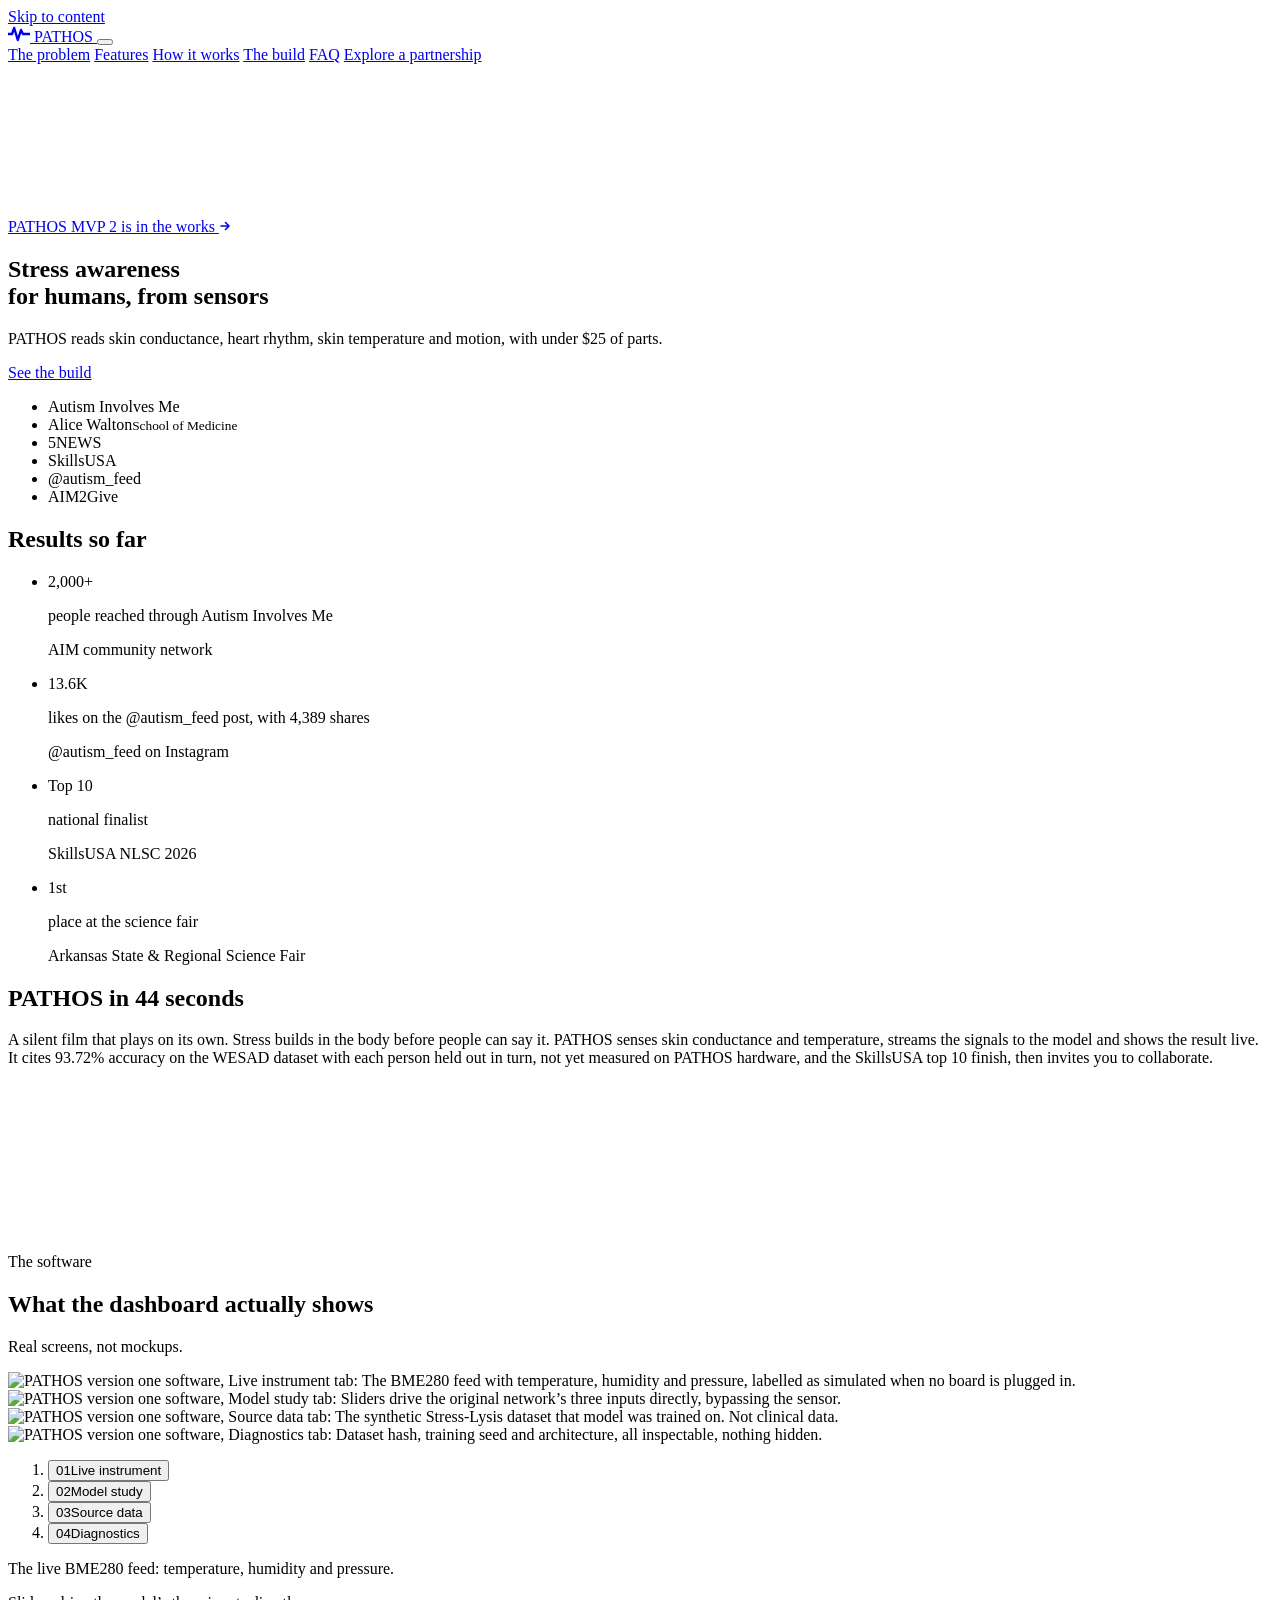
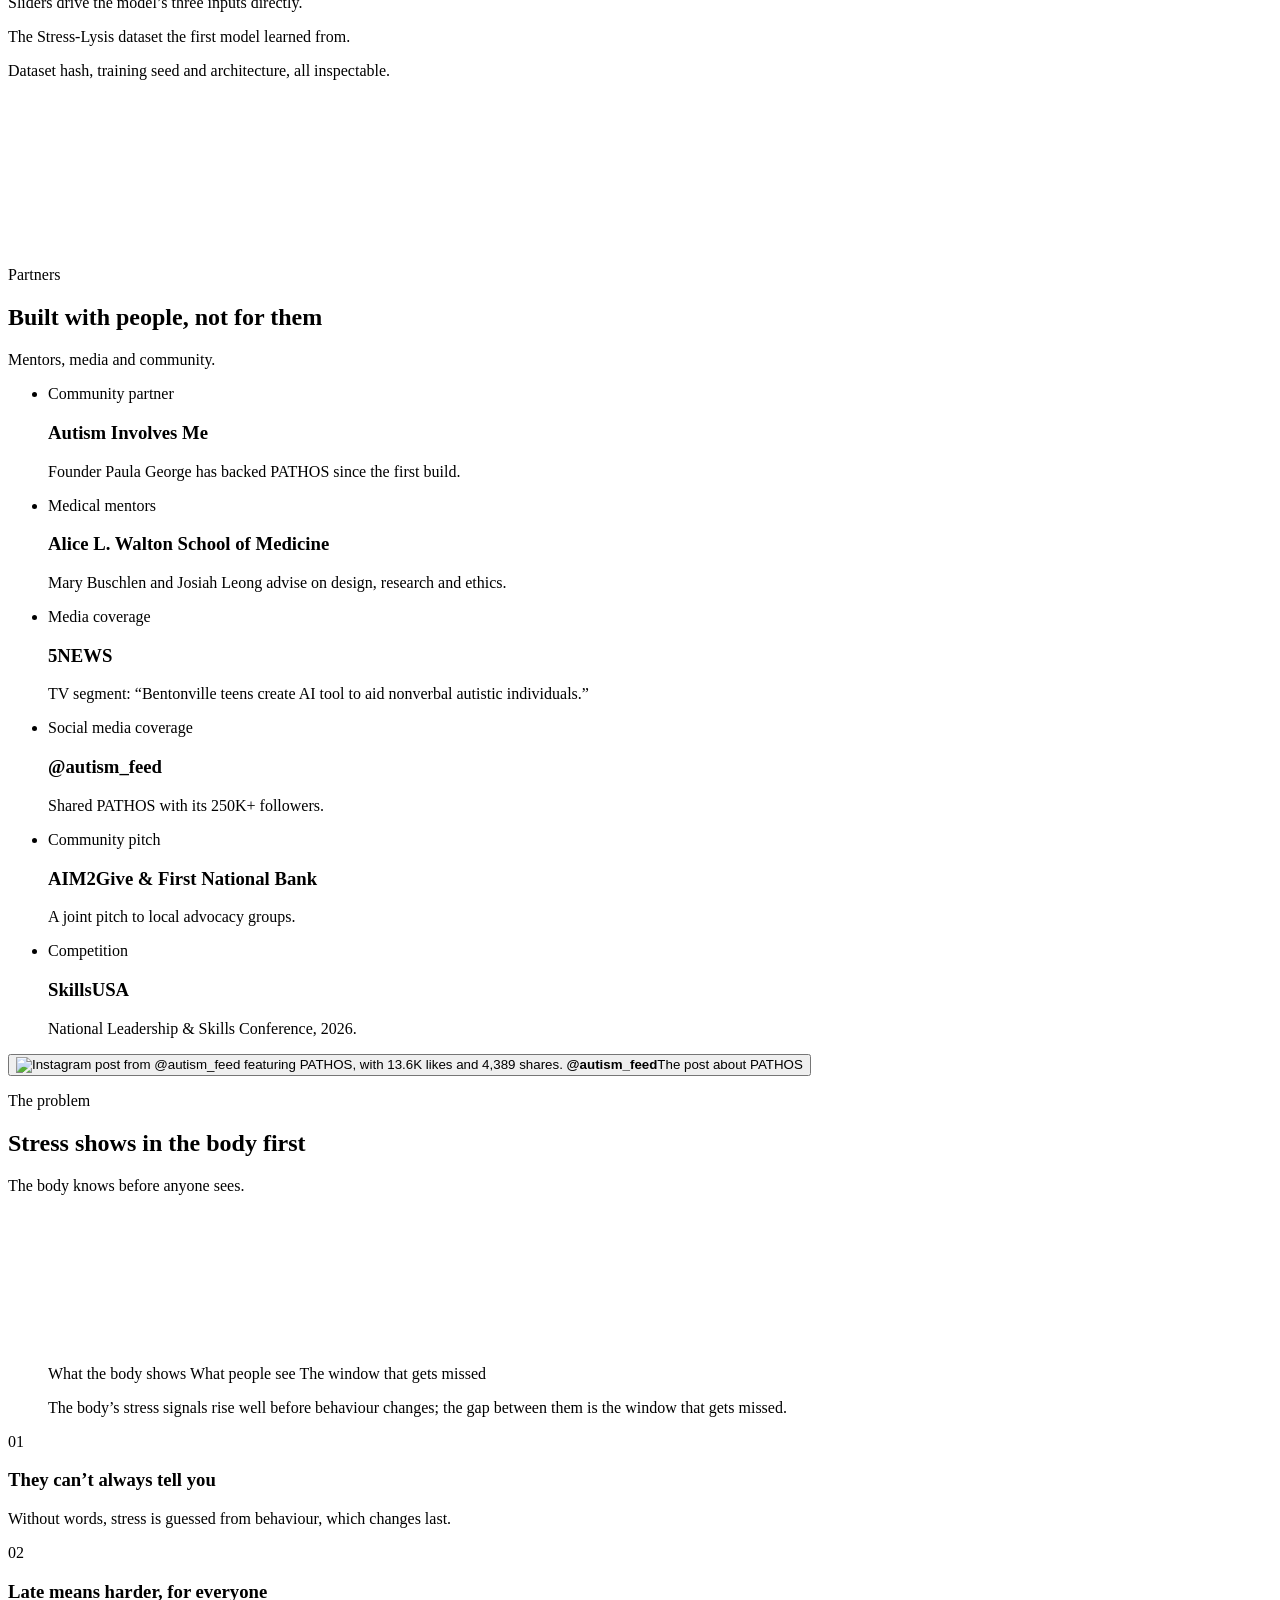
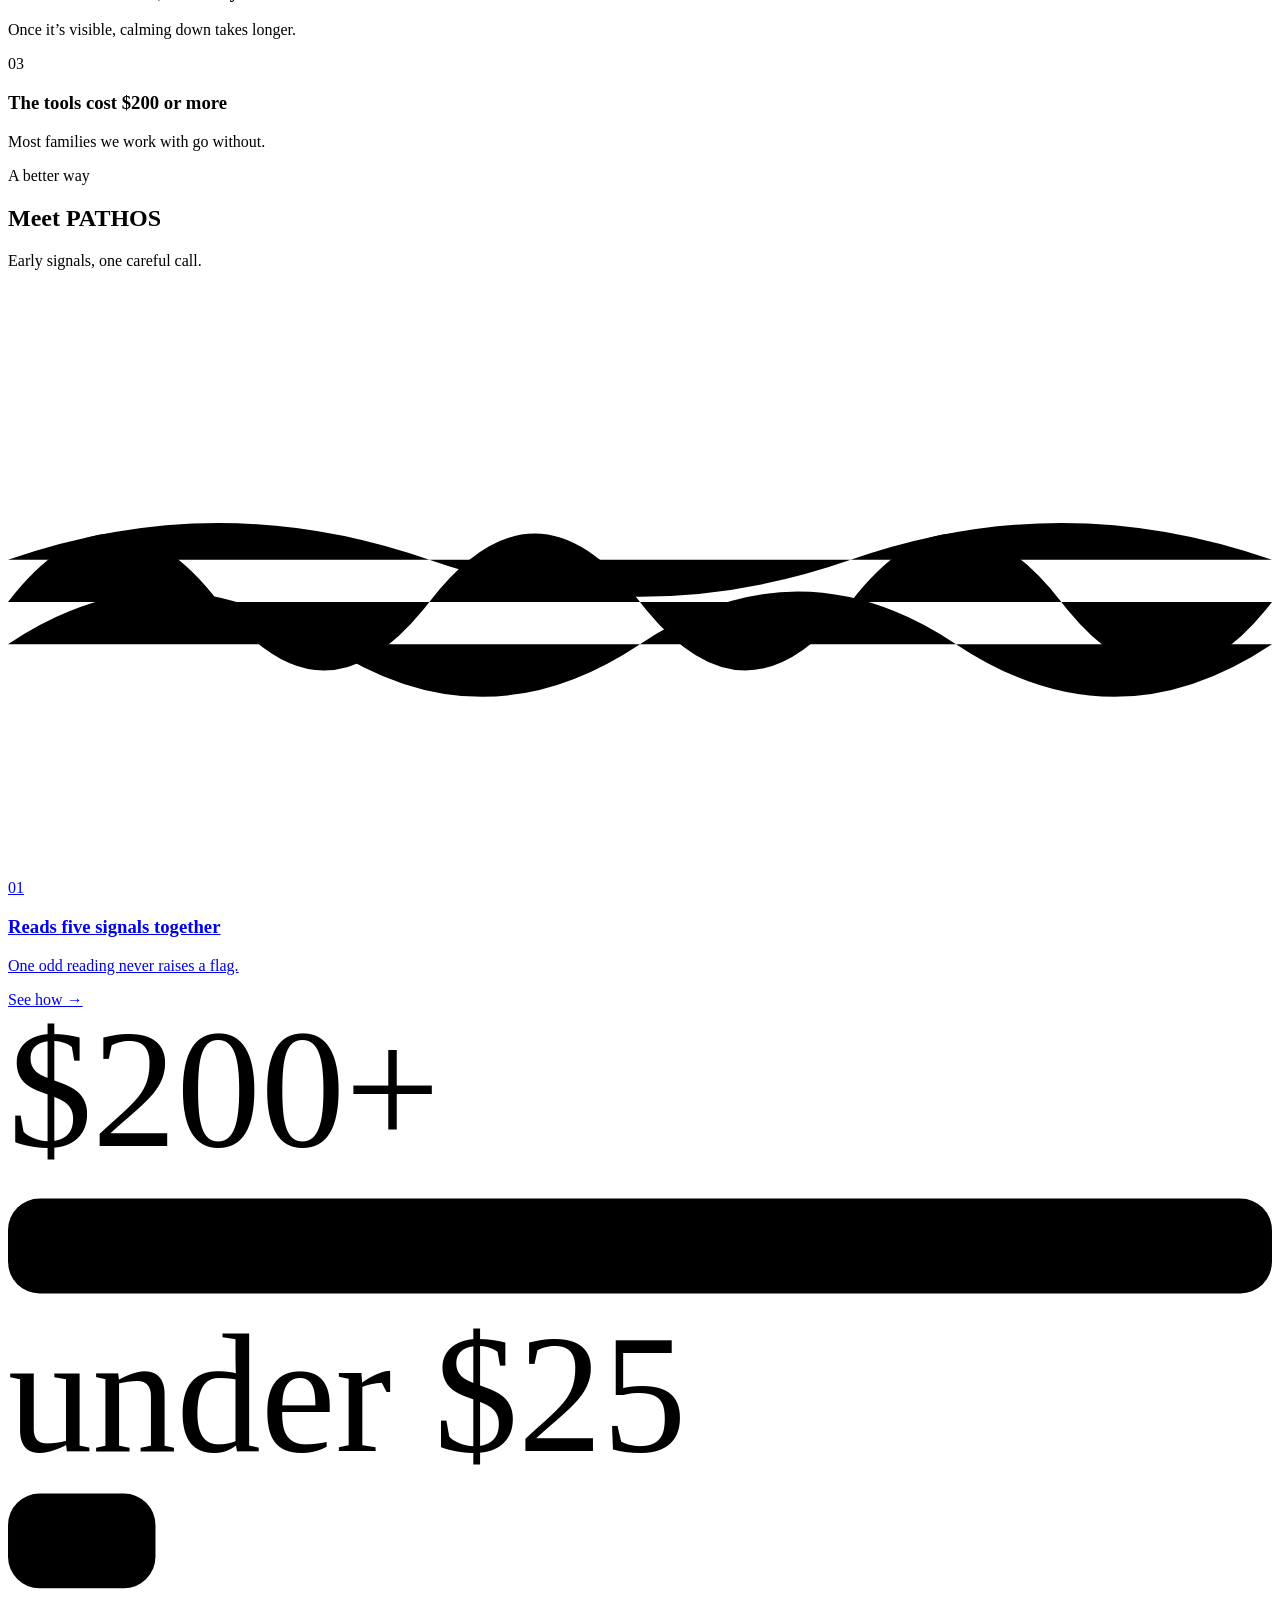
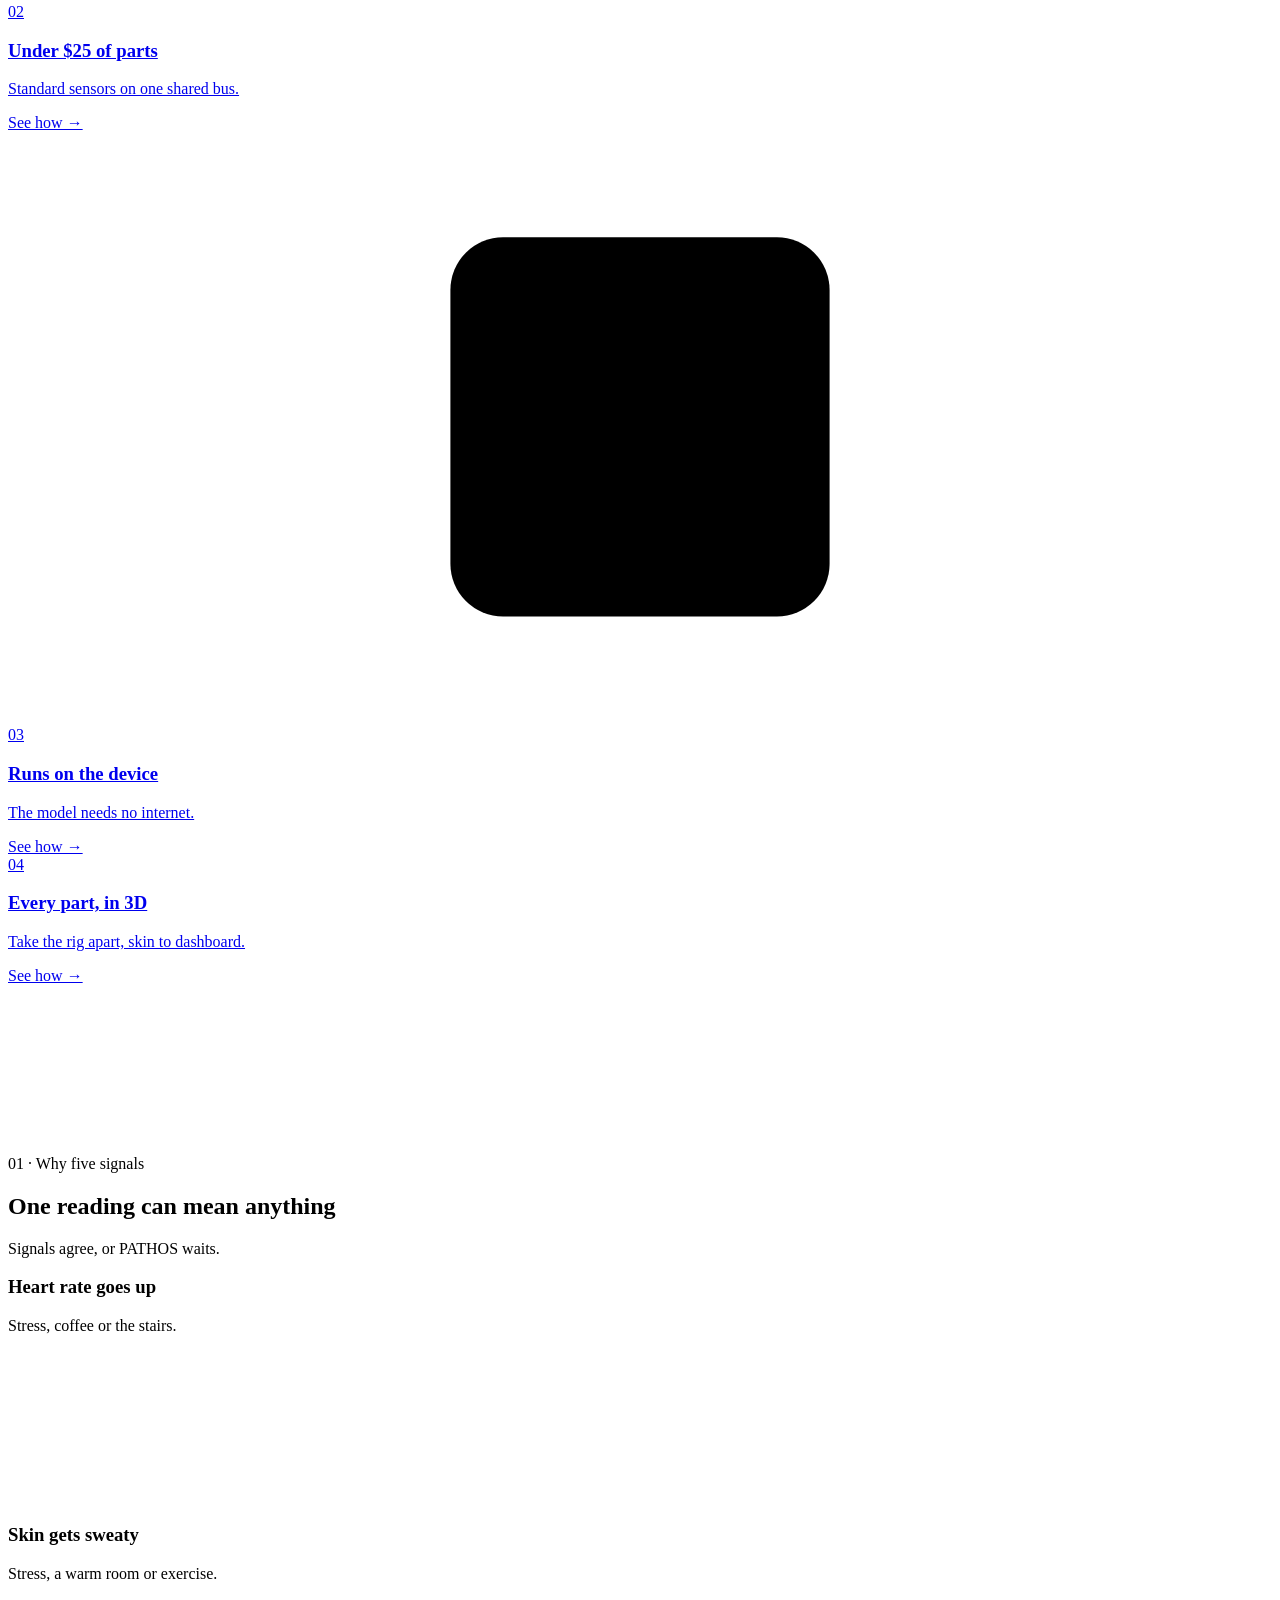
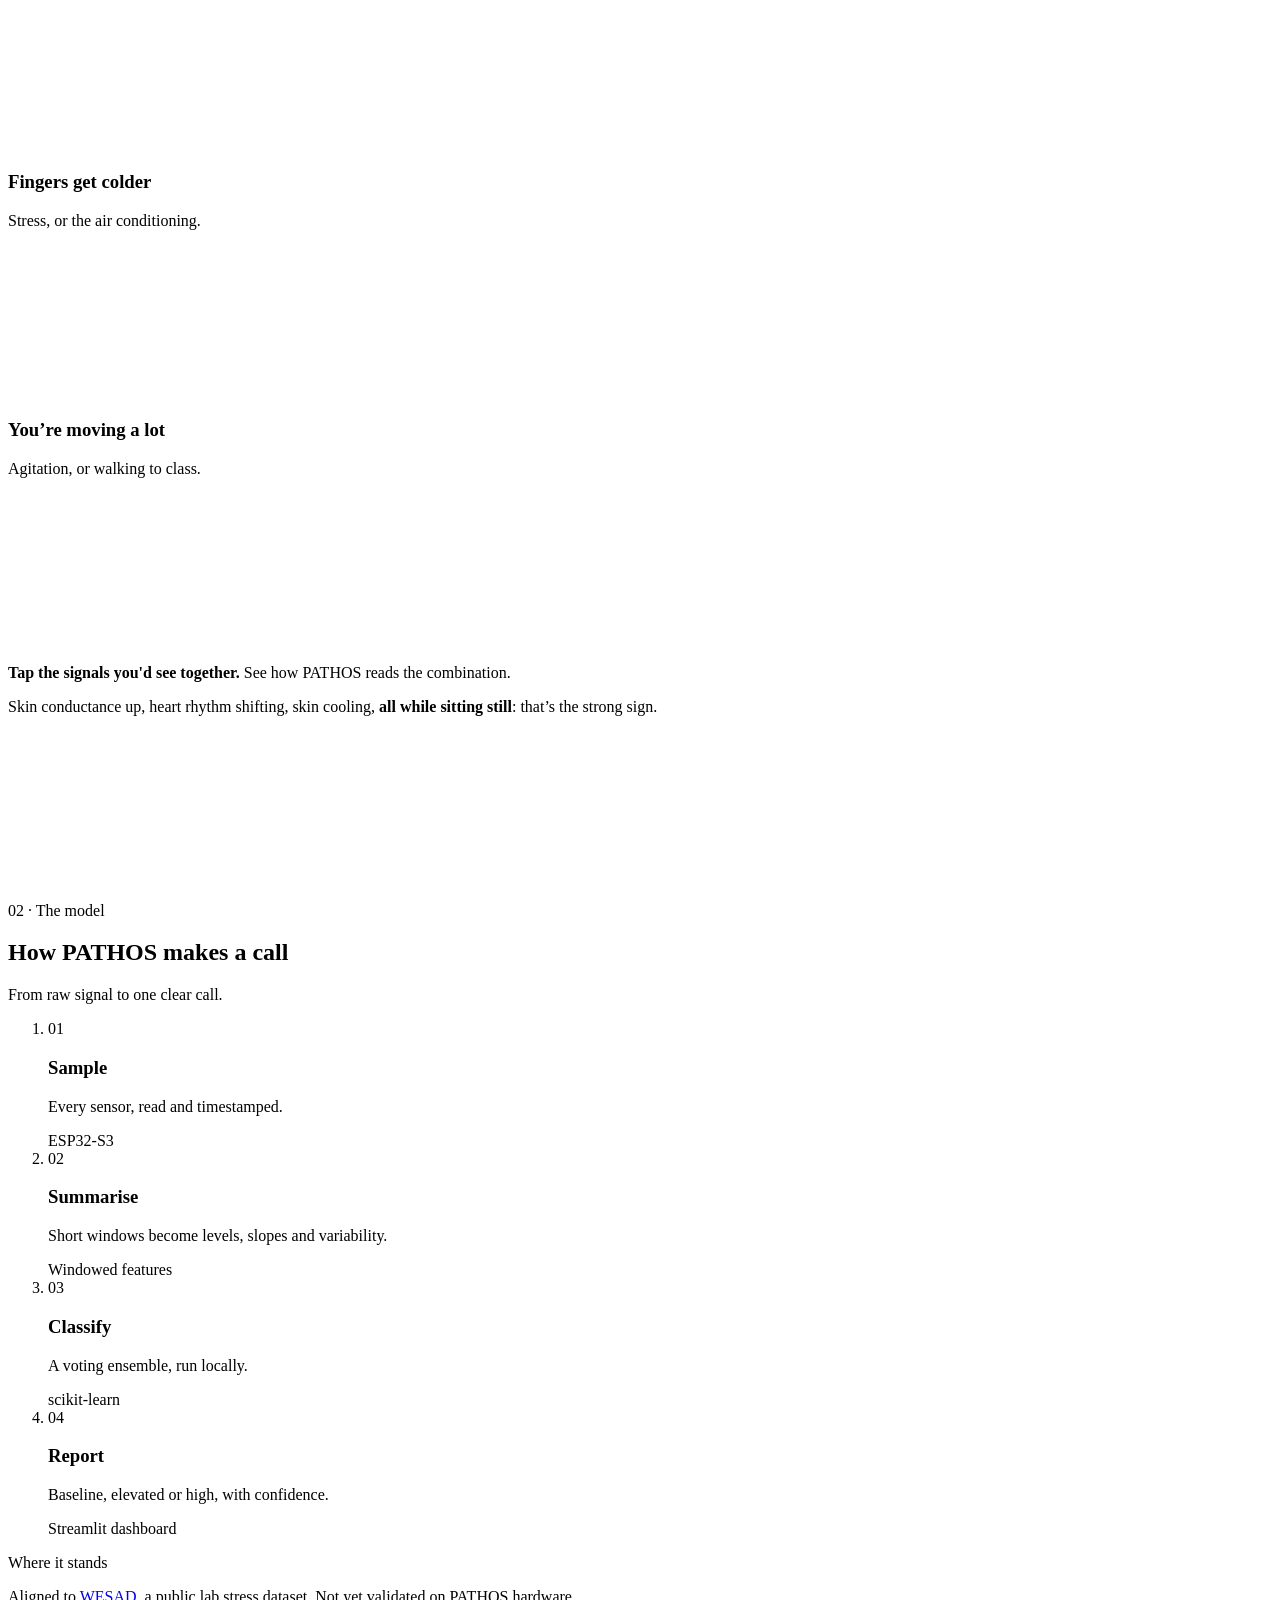
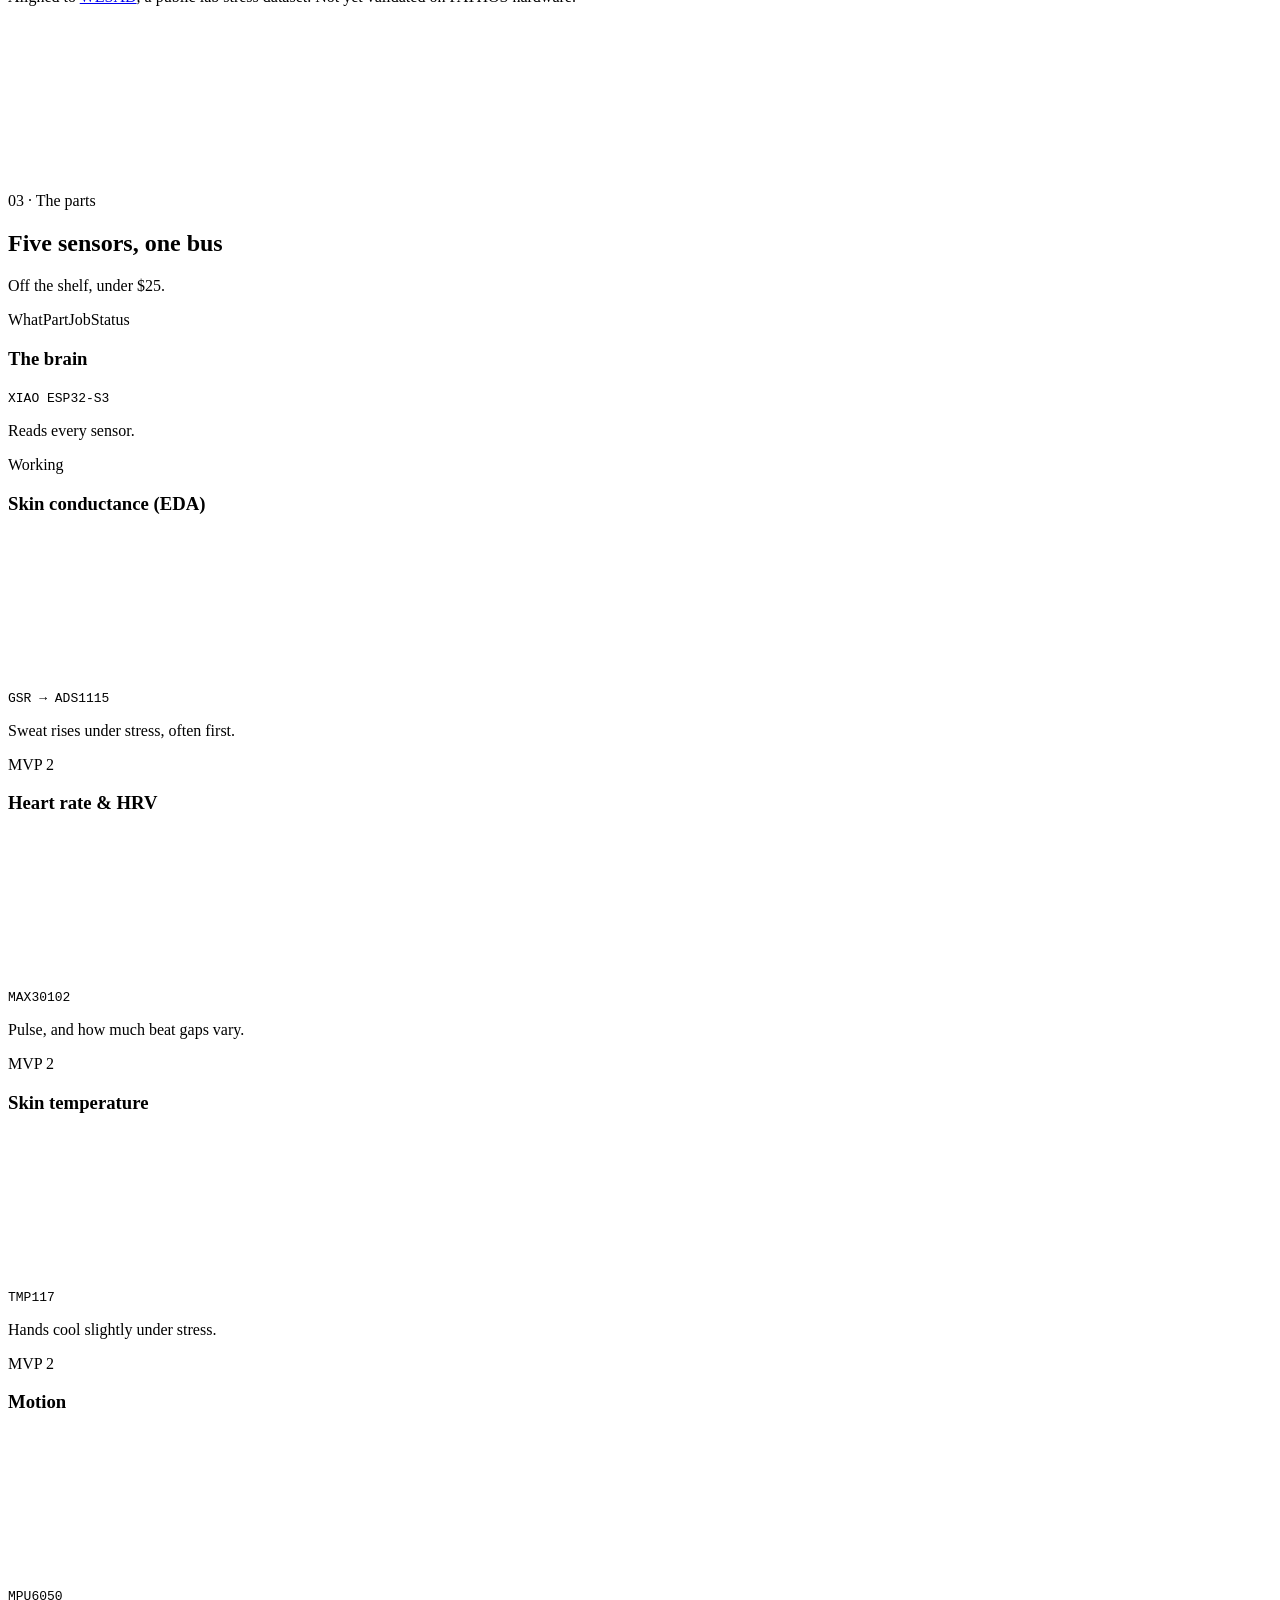
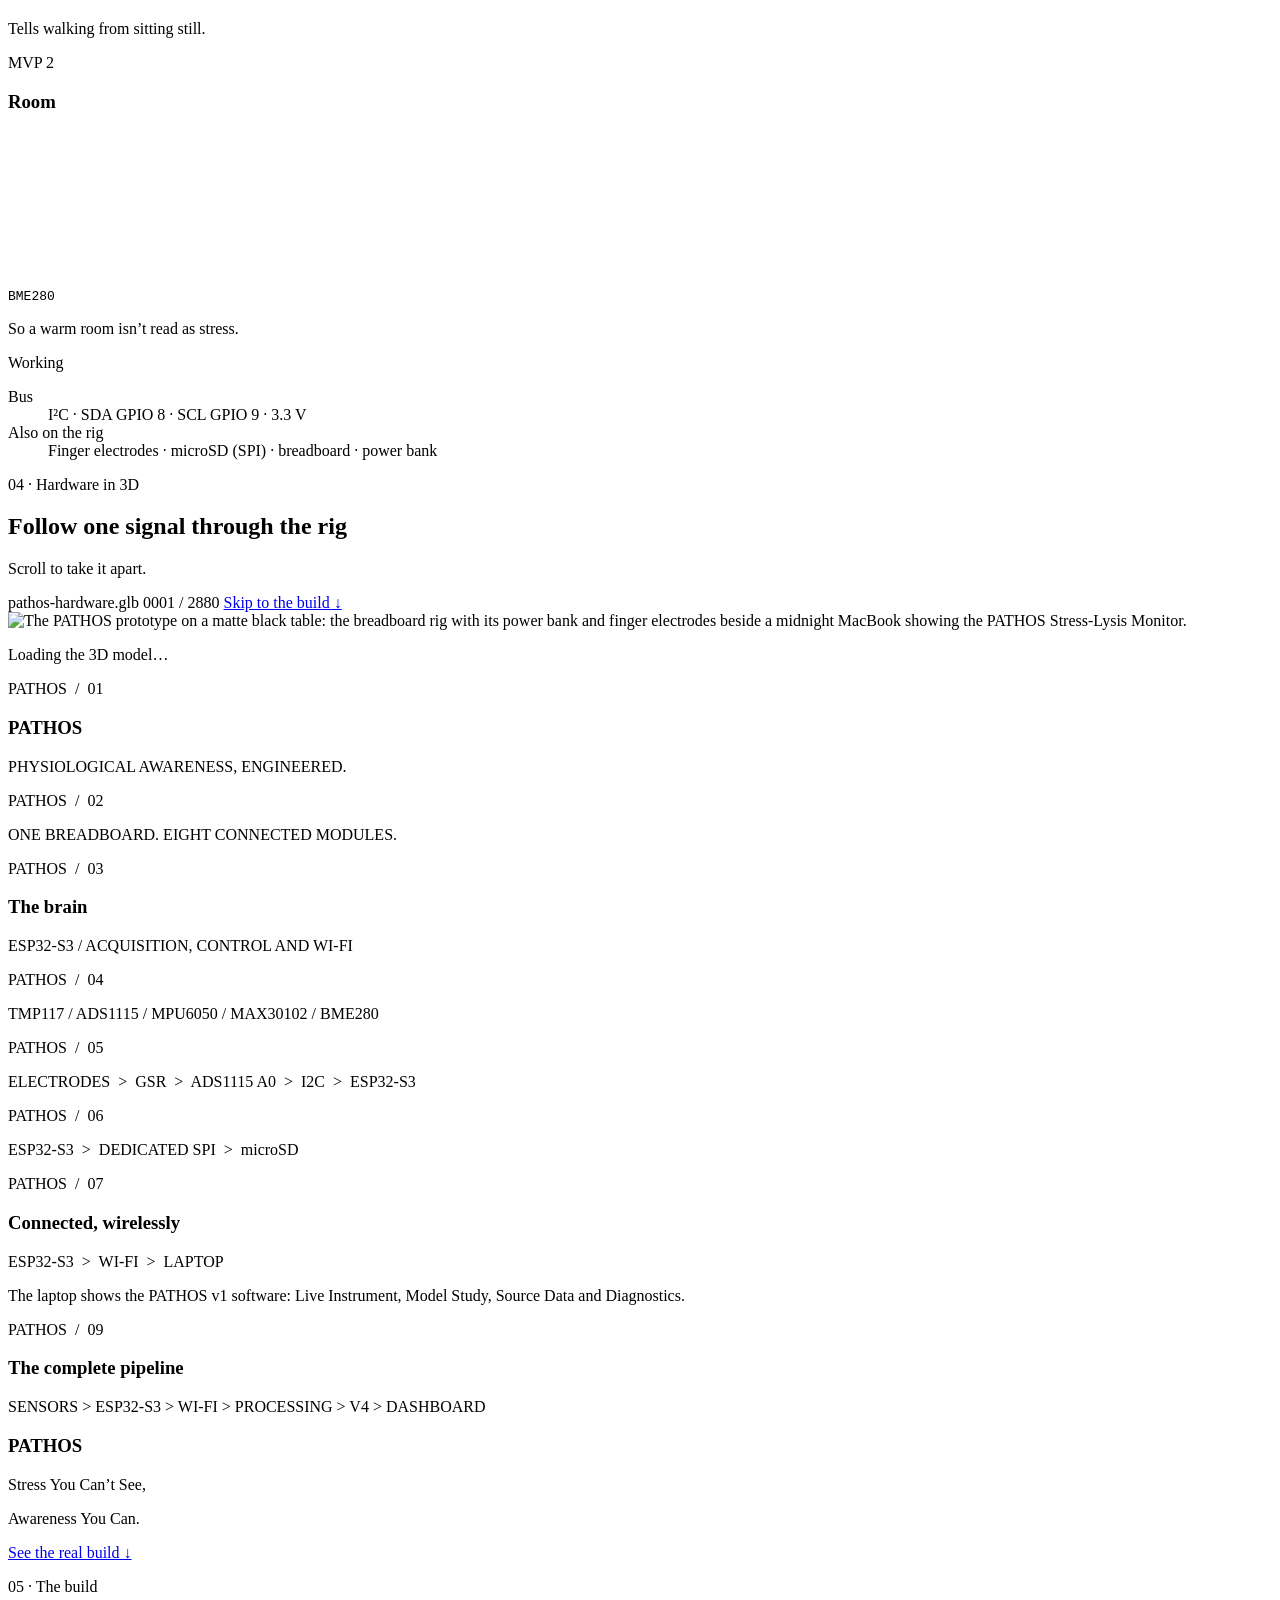
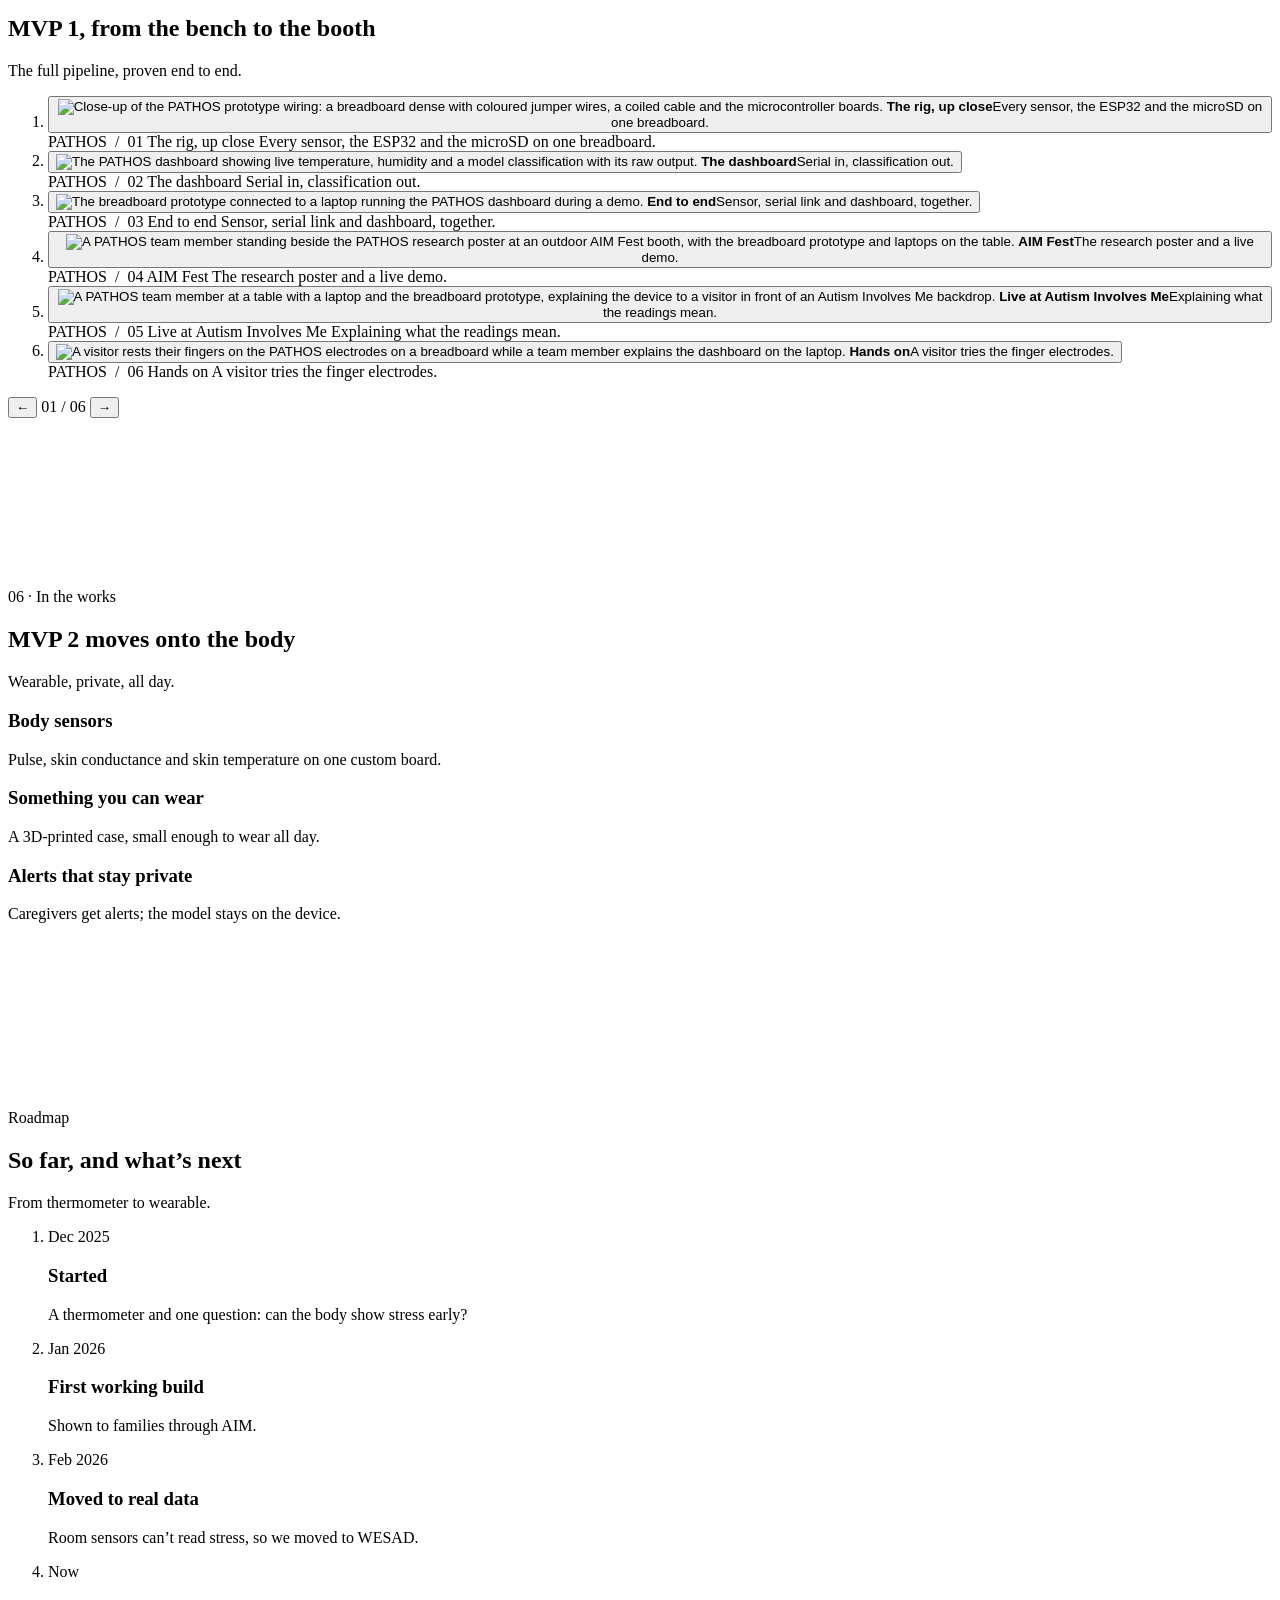
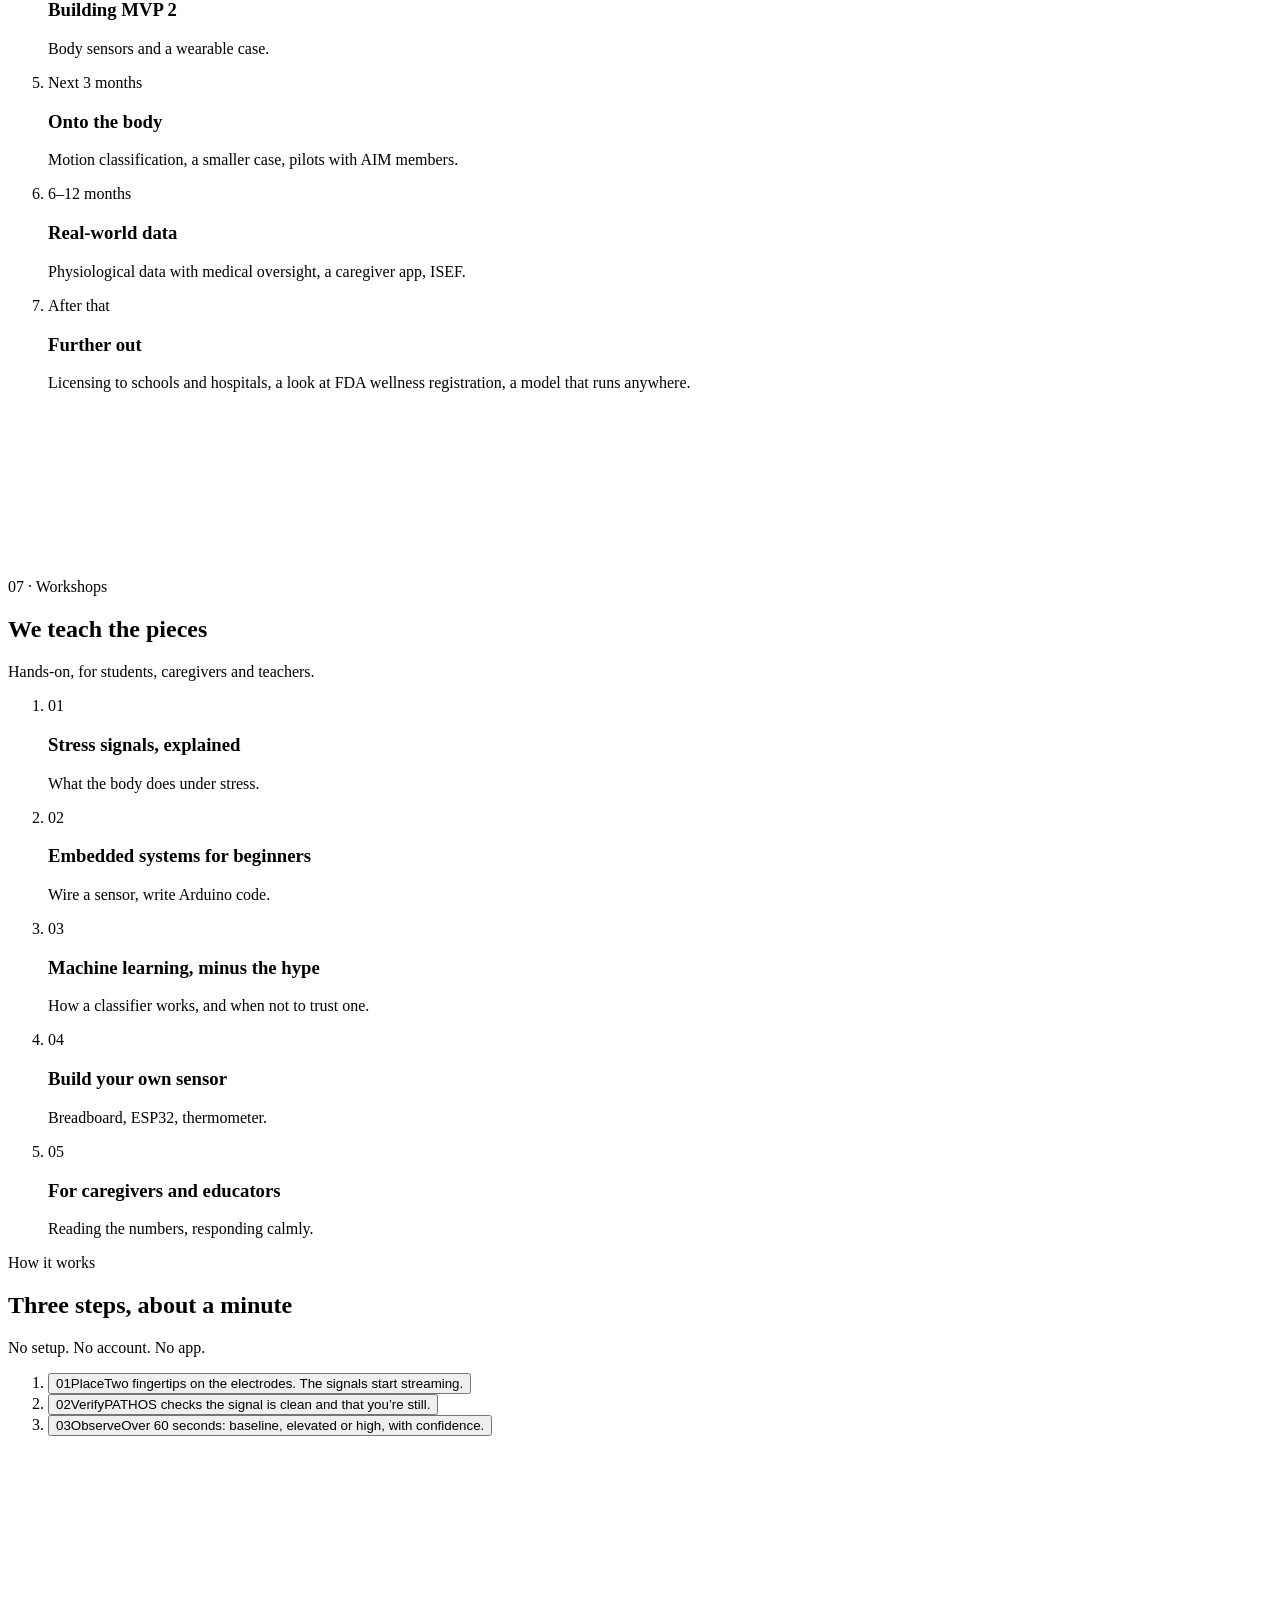
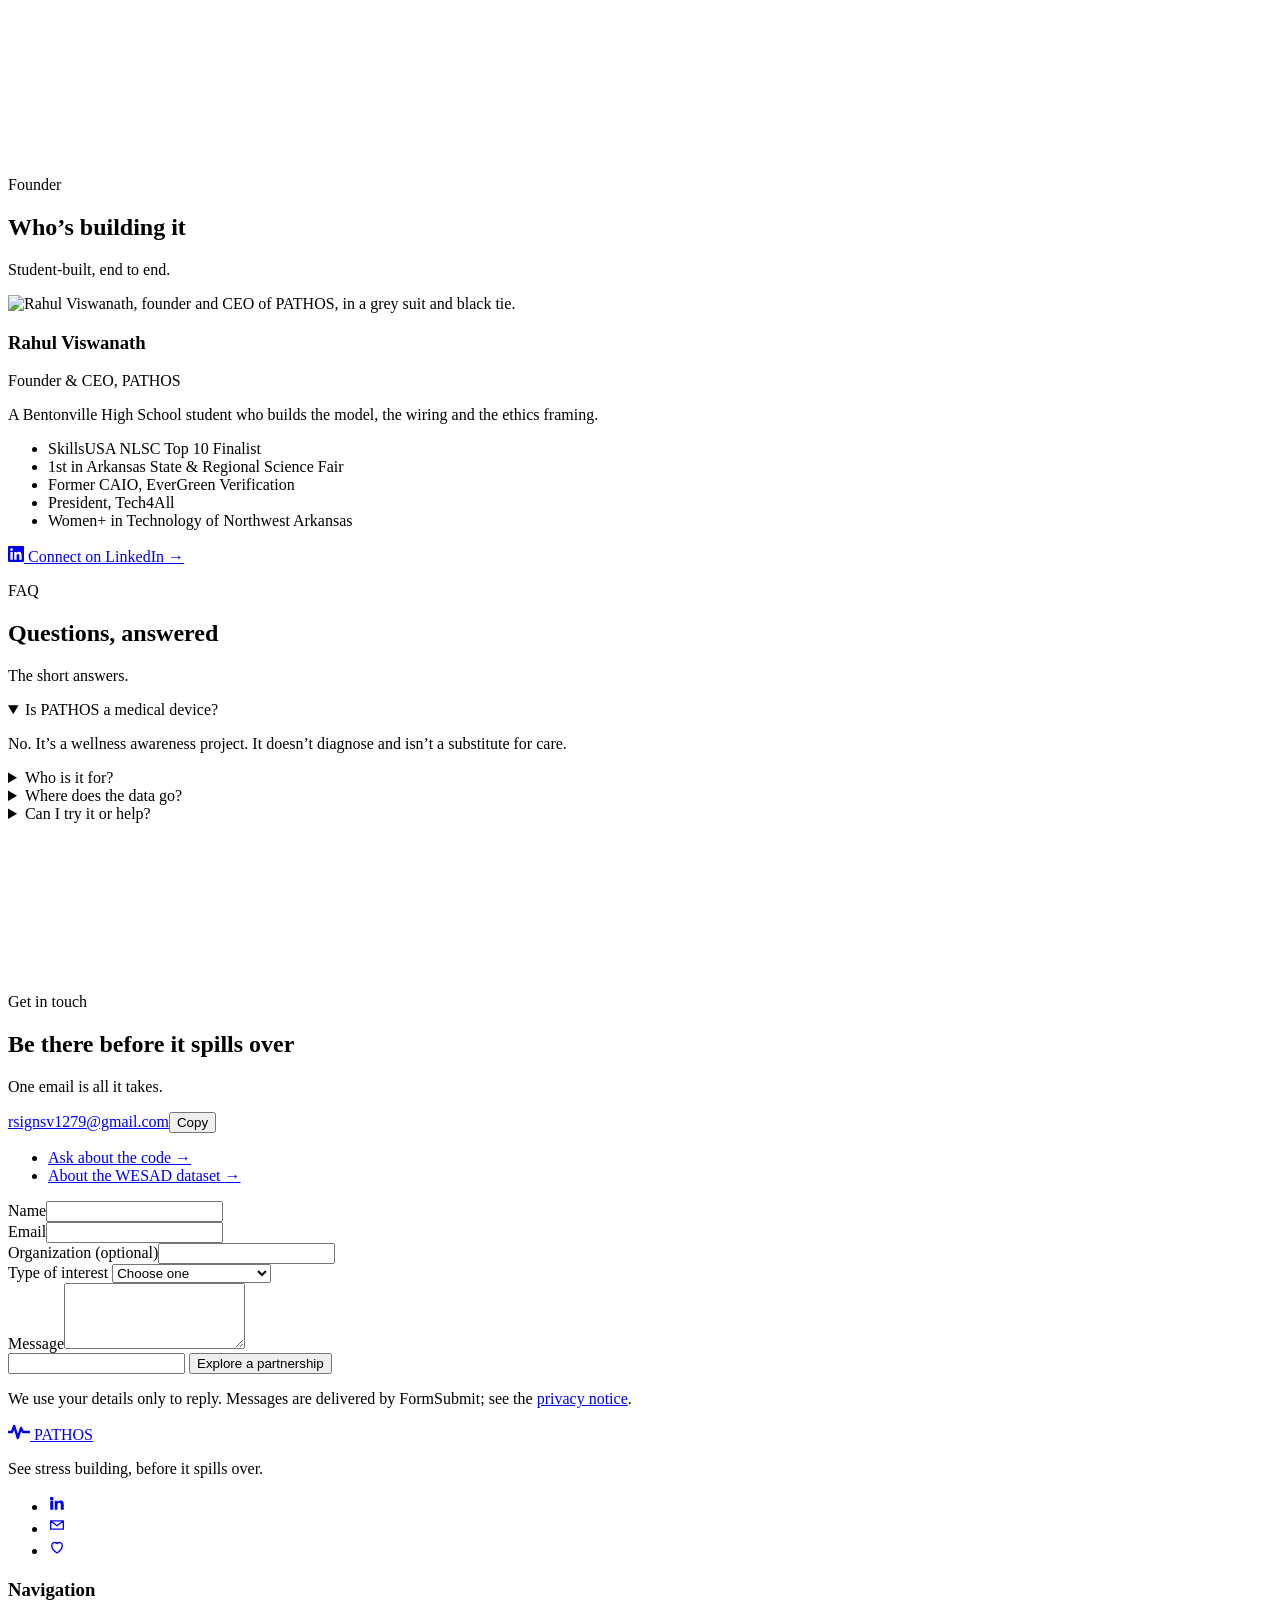
==== index.html @ 3073a450 "Remove the AIM community team photo from the build deck (#38) * Features overview: shared heading an" ====
<!DOCTYPE html>
<html lang="en">
<head>
    <meta charset="UTF-8">
    <meta name="viewport" content="width=device-width, initial-scale=1.0">
    <meta name="description" content="PATHOS is a research prototype that reads skin conductance, pulse, skin temperature and motion to explore stress patterns. Not a medical device.">
    <meta name="theme-color" content="#f3e9e1">
    <title>PATHOS · stress awareness from the body's own signals</title>
    <link rel="canonical" href="https://pathos-landing-tau.vercel.app/">
    <meta property="og:type" content="website">
    <meta property="og:site_name" content="PATHOS">
    <meta property="og:url" content="https://pathos-landing-tau.vercel.app/">
    <meta property="og:title" content="PATHOS · stress awareness from the body&#x27;s own signals">
    <meta property="og:description" content="PATHOS is a research prototype that reads skin conductance, pulse, skin temperature and motion to explore stress patterns. Not a medical device.">
    <meta property="og:image" content="https://pathos-landing-tau.vercel.app/assets/og-image.jpg">
    <meta property="og:image:width" content="1200">
    <meta property="og:image:height" content="630">
    <meta property="og:image:alt" content="PATHOS: see stress building before it spills over. A render of the breadboard rig beside a laptop running the PATHOS dashboard.">
    <meta name="twitter:card" content="summary_large_image">
    <meta name="twitter:title" content="PATHOS · stress awareness from the body&#x27;s own signals">
    <meta name="twitter:description" content="PATHOS is a research prototype that reads skin conductance, pulse, skin temperature and motion to explore stress patterns. Not a medical device.">
    <meta name="twitter:image" content="https://pathos-landing-tau.vercel.app/assets/og-image.jpg">
    <script type="application/ld+json">{"@context": "https://schema.org", "@type": "FAQPage", "mainEntity": [{"@type": "Question", "name": "Is PATHOS a medical device?", "acceptedAnswer": {"@type": "Answer", "text": "No. It’s a wellness awareness project. It doesn’t diagnose and isn’t a substitute for care."}}, {"@type": "Question", "name": "Who is it for?", "acceptedAnswer": {"@type": "Answer", "text": "Nonverbal and neurodivergent people, and the caregivers, teachers and therapists around them."}}, {"@type": "Question", "name": "Where does the data go?", "acceptedAnswer": {"@type": "Answer", "text": "It stays local: the model runs on the device. In MVP 2, caregivers get alerts over the network."}}, {"@type": "Question", "name": "Can I try it or help?", "acceptedAnswer": {"@type": "Answer", "text": "Yes. Email us to try a demo, bring PATHOS to your community or help build it."}}]}</script>
    <link rel="icon" href="favicon.ico" sizes="any">
    <link rel="icon" href="favicon-32.png" sizes="32x32" type="image/png">
    <link rel="apple-touch-icon" href="apple-touch-icon.png">

    <link rel="preload" href="assets/halftone-hand.bin" as="fetch" crossorigin>
    <link rel="preload" href="assets/halftone-board.bin" as="fetch" crossorigin>
    <link rel="preconnect" href="https://fonts.googleapis.com">
    <link rel="preconnect" href="https://fonts.gstatic.com" crossorigin>
    <link href="https://fonts.googleapis.com/css2?family=EB+Garamond:ital,wght@0,400;1,400&family=Figtree:wght@400;500;600;700&family=Geist+Mono:wght@400;500;700&family=Bodoni+Moda:wght@400&display=swap" rel="stylesheet">

    <link rel="stylesheet" href="styles.css">
    <link rel="stylesheet" href="prototype.css">
    <link rel="stylesheet" href="field.css">
    <link rel="stylesheet" href="play.css">
    <link rel="stylesheet" href="story.css">
    <link rel="stylesheet" href="system.css">
    <link rel="stylesheet" href="film.css">
    <link rel="stylesheet" href="flow.css">

    <script type="importmap">
    {
        "imports": {
            "three": "./assets/vendor/three/three.module.js",
            "three/addons/": "./assets/vendor/three/addons/"
        }
    }
    </script>
    <script>document.documentElement.classList.add('js');</script>
</head>
<body>
    <a class="skip-link" href="#main">Skip to content</a>

    <header class="nav-wrap">
        <nav class="nav" id="nav" aria-label="Main">
            <a href="#hero" class="brand" aria-label="PATHOS home">
                <svg class="brand-mark" width="22" height="16" viewBox="0 0 22 16" aria-hidden="true"><path d="M0 8h4l2.2-6 3.6 12L13 4l2 4h7" fill="none" stroke="currentColor" stroke-width="2.4" stroke-linecap="round" stroke-linejoin="round"/></svg>
                <span>PATHOS</span>
            </a>
            <button class="menu-btn" id="navToggle" aria-label="Open menu" aria-controls="navLinks" aria-expanded="false">
                <span></span><span></span><span></span>
            </button>
            <div class="menu" id="navLinks">
                <a href="#problem" class="nav-link">The problem</a>
                <a href="#solution" class="nav-link">Features</a>
                <a href="#how" class="nav-link">How it works</a>
                <a href="#product" class="nav-link">The build</a>
                <a href="#faq" class="nav-link">FAQ</a>
                <a href="#contact" class="nav-link nav-link--cta">Explore a partnership</a>
            </div>
        </nav>
    </header>

    <main id="main">

    <!-- 1. Hero: the result people want, without the thing they fear -->
    <section id="hero" class="hero">
        <canvas class="hero-ascii" id="heroAscii" aria-hidden="true"></canvas>

        <div class="hero-inner">
            <a class="announce" href="#pathos-iot" data-intro="0">
                <span>PATHOS MVP 2 is in the works</span>
                <svg width="12" height="12" viewBox="0 0 12 12" aria-hidden="true"><path d="M2 6h8M6.5 2.5 10 6l-3.5 3.5" fill="none" stroke="currentColor" stroke-width="1.6" stroke-linecap="round" stroke-linejoin="round"/></svg>
            </a>
            <h1 class="hero-title" data-intro="1">
                Stress awareness<br>
                for <span class="accent">humans</span>, from <span class="accent accent--mono">sensors</span>
            </h1>
            <p class="hero-sub" data-intro="2">
                PATHOS reads skin conductance, heart rhythm, skin temperature and motion,
                with under $25 of parts.
            </p>
            <div class="hero-cta" data-intro="3">
                <a href="#product" class="btn btn-dark">See the build</a>
            </div>
        </div>

        <ul class="logos" aria-label="Partners and coverage" data-intro="4">
            <li class="logo logo--serif">Autism Involves Me</li>
            <li class="logo logo--caps">Alice Walton<small>School of Medicine</small></li>
            <li class="logo logo--heavy">5NEWS</li>
            <li class="logo logo--wide">SkillsUSA</li>
            <li class="logo logo--mono">@autism_feed</li>
            <li class="logo logo--light">AIM2Give</li>
        </ul>
    </section>

    <!-- 2. Social proof: results so far -->
    <section id="proof" class="proof" aria-labelledby="proofTitle">
        <div class="wrap">
            <div class="proof-panel">
                <h2 class="proof-title title-4" id="proofTitle">Results so far</h2>
                <ul class="proof-stats" data-reveal-group>
                    <li><p class="proof-n heading-3"><span class="count" data-count="2000">2,000</span>+</p><p class="proof-l body-6">people reached through Autism Involves Me</p><p class="proof-src caption-4">AIM community network</p></li>
                    <li><p class="proof-n heading-3"><span class="count" data-count="13.6" data-decimals="1" data-suffix="K">13.6K</span></p><p class="proof-l body-6">likes on the @autism_feed post, with 4,389 shares</p><p class="proof-src caption-4">@autism_feed on Instagram</p></li>
                    <li><p class="proof-n heading-3">Top&nbsp;10</p><p class="proof-l body-6">national finalist</p><p class="proof-src caption-4">SkillsUSA NLSC 2026</p></li>
                    <li><p class="proof-n heading-3">1st</p><p class="proof-l body-6">place at the science fair</p><p class="proof-src caption-4">Arkansas State &amp; Regional Science Fair</p></li>
                </ul>
            </div>
        </div>
    </section>

    <!-- 2a. The PATHOS film: 44 seconds, driven by scroll (film.js) -->
    <section id="film" class="film" aria-labelledby="filmTitle">
        <h2 class="sr-only" id="filmTitle">PATHOS in 44 seconds</h2>
        <p class="sr-only">A silent film that plays on its own. Stress builds in the body before people can say it. PATHOS senses skin conductance and temperature, streams the signals to the model and shows the result live. It cites 93.72% accuracy on the WESAD dataset with each person held out in turn, not yet measured on PATHOS hardware, and the SkillsUSA top 10 finish, then invites you to collaborate.</p>
        <div class="film-stage" id="filmStage">
            <video class="film-video" id="filmVideo" src="assets/film/film-1080.mp4" poster="assets/film/stills/p-00.webp" autoplay muted loop playsinline preload="auto" disablepictureinpicture disableremoteplayback></video>
            <div class="film-scrub" aria-hidden="true"><span id="filmScrub"></span></div>
        </div>
    </section>

    <!-- 2b. Visual proof: scroll-driven tour of the real version-one software -->
    <section class="device-section" id="device-tour" aria-labelledby="tourTitle">
        <div class="wrap">
            <header class="sec-head tour-head" data-reveal>
                <p class="eyebrow">The software</p>
                <h2 class="heading-2" id="tourTitle">What the dashboard actually shows</h2>
                <p class="body-3 sec-tag">Real screens, not mockups.</p>
            </header>
        </div>
        <div class="device-track" id="deviceTrack">
        <div class="device-stage">
            <div class="device" id="device">
                <div class="device-screen">
                    <div class="screen-window">
                        <img class="screen-shot is-on" src="assets/v1-live-instrument.webp" srcset="assets/v1-live-instrument-sm.webp 800w, assets/v1-live-instrument.webp 1600w" sizes="(max-width: 720px) 92vw, 960px" width="1600" height="1100" alt="PATHOS version one software, Live instrument tab: The BME280 feed with temperature, humidity and pressure, labelled as simulated when no board is plugged in." decoding="async">
                        <img class="screen-shot" src="assets/v1-model-study.webp" srcset="assets/v1-model-study-sm.webp 800w, assets/v1-model-study.webp 1600w" sizes="(max-width: 720px) 92vw, 960px" width="1600" height="1100" alt="PATHOS version one software, Model study tab: Sliders drive the original network&rsquo;s three inputs directly, bypassing the sensor." decoding="async" loading="lazy">
                        <img class="screen-shot" src="assets/v1-source-data.webp" srcset="assets/v1-source-data-sm.webp 800w, assets/v1-source-data.webp 1600w" sizes="(max-width: 720px) 92vw, 960px" width="1600" height="1100" alt="PATHOS version one software, Source data tab: The synthetic Stress-Lysis dataset that model was trained on. Not clinical data." decoding="async" loading="lazy">
                        <img class="screen-shot" src="assets/v1-diagnostics.webp" srcset="assets/v1-diagnostics-sm.webp 800w, assets/v1-diagnostics.webp 1600w" sizes="(max-width: 720px) 92vw, 960px" width="1600" height="1100" alt="PATHOS version one software, Diagnostics tab: Dataset hash, training seed and architecture, all inspectable, nothing hidden." decoding="async" loading="lazy">
                    </div>
                </div>
            </div>
            <div class="device-shadow" aria-hidden="true"></div>
            <div class="device-meta">
                <ol class="device-steps" aria-label="Screens">
                    <li><button type="button" class="step-btn button-sm is-on" data-step="0" aria-current="step"><span>01</span>Live instrument</button></li>
                    <li><button type="button" class="step-btn button-sm" data-step="1"><span>02</span>Model study</button></li>
                    <li><button type="button" class="step-btn button-sm" data-step="2"><span>03</span>Source data</button></li>
                    <li><button type="button" class="step-btn button-sm" data-step="3"><span>04</span>Diagnostics</button></li>
                </ol>
                <div class="device-captions" aria-live="polite">
                    <p class="device-caption body-3 is-on" data-step="0">The live BME280 feed: temperature, humidity and pressure.</p>
                    <p class="device-caption body-3" data-step="1">Sliders drive the model&rsquo;s three inputs directly.</p>
                    <p class="device-caption body-3" data-step="2">The Stress-Lysis dataset the first model learned from.</p>
                    <p class="device-caption body-3" data-step="3">Dataset hash, training seed and architecture, all inspectable.</p>
                </div>
            </div>
        </div>
        </div>
    </section>

    <!-- 2c. Results: who it has reached -->
    <section id="impact" class="section cv partners-section" aria-labelledby="impactTitle">
        <canvas class="edge-art" data-art="modules" data-side="left" data-rotate="1" data-flip="1" data-speed="0.12" aria-hidden="true"></canvas>
        <canvas class="edge-art" data-art="electrodes" data-side="right" data-speed="0.12" aria-hidden="true"></canvas>
        <div class="wrap">
            <header class="sec-head sys-head" data-reveal>
                <p class="eyebrow">Partners</p>
                <h2 class="heading-2" id="impactTitle">Built with people, not for them</h2>
                <p class="body-3 sec-tag">Mentors, media and community.</p>
            </header>
            <div class="partners-grid">
                <ul class="partner-rows marble marble--panel" data-reveal>
                    <li><p class="partner-role caption-4">Community partner</p><h3 class="title-2">Autism Involves Me</h3><p class="body-6">Founder Paula George has backed PATHOS since the first build.</p></li>
                    <li><p class="partner-role caption-4">Medical mentors</p><h3 class="title-2">Alice&nbsp;L.&nbsp;Walton School of Medicine</h3><p class="body-6">Mary Buschlen and Josiah Leong advise on design, research and ethics.</p></li>
                    <li><p class="partner-role caption-4">Media coverage</p><h3 class="title-2">5NEWS</h3><p class="body-6">TV segment: &ldquo;Bentonville teens create AI tool to aid nonverbal autistic individuals.&rdquo;</p></li>
                    <li><p class="partner-role caption-4">Social media coverage</p><h3 class="title-2">@autism_feed</h3><p class="body-6">Shared PATHOS with its <span class="count" data-count="250" data-suffix="K+">250K+</span> followers.</p></li>
                    <li><p class="partner-role caption-4">Community pitch</p><h3 class="title-2">AIM2Give &amp; First National Bank</h3><p class="body-6">A joint pitch to local advocacy groups.</p></li>
                    <li><p class="partner-role caption-4">Competition</p><h3 class="title-2">SkillsUSA</h3><p class="body-6">National Leadership &amp; Skills Conference, 2026.</p></li>
                </ul>
                <div class="partners-aside" data-reveal>
                    <div class="press-strip" data-lightbox-group="press">
                        <button type="button" class="shot shot--portrait" data-missing-label="assets/press-instagram.jpg">
                            <img src="assets/press-instagram-optimized.jpg" alt="Instagram post from @autism_feed featuring PATHOS, with 13.6K likes and 4,389 shares." loading="lazy" decoding="async" width="952" height="1652">
                            <span class="shot-caption"><span class="shot-caption-text"><strong>@autism_feed</strong><span>The post about PATHOS</span></span></span>
                        </button>
                    </div>
                </div>
            </div>
        </div>
    </section>


    <!-- 3. Problem: what caregivers are dealing with, and what it costs -->
    <section id="problem" class="section problem" aria-labelledby="problemTitle">
        <div class="wrap">
            <header class="sec-head sys-head" data-reveal>
                <p class="eyebrow">The problem</p>
                <h2 class="heading-2" id="problemTitle">Stress shows in the body first</h2>
                <p class="body-3 sec-tag">The body knows before anyone sees.</p>
            </header>
            <div class="problem-grid">
                <figure class="problem-chart marble marble--panel" data-reveal>
                    <canvas id="problemChart" aria-hidden="true"></canvas>
                    <figcaption class="problem-legend caption-2">
                        <span class="pl pl--body">What the body shows</span>
                        <span class="pl pl--seen">What people see</span>
                        <span class="pl pl--gap">The window that gets missed</span>
                    </figcaption>
                    <p class="sr-only">The body&rsquo;s stress signals rise well before behaviour changes; the gap between them is the window that gets missed.</p>
                </figure>
                <div class="problem-cards" data-reveal-group>
                    <article class="problem-point marble"><p class="problem-n caption-4">01</p><h3 class="title-2">They can&rsquo;t always tell you</h3><p class="body-6">Without words, stress is guessed from behaviour, which changes last.</p></article>
                    <article class="problem-point marble"><p class="problem-n caption-4">02</p><h3 class="title-2">Late means harder, for everyone</h3><p class="body-6">Once it&rsquo;s visible, calming down takes longer.</p></article>
                    <article class="problem-point marble"><p class="problem-n caption-4">03</p><h3 class="title-2">The tools cost $200 or more</h3><p class="body-6">Most families we work with go without.</p></article>
                </div>
            </div>
        </div>
    </section>

    <!-- 4. Solution: a better way, feature by feature -->
    <section id="solution" class="section solution">
        <div class="wrap">
            <header class="sec-head sys-head" data-reveal>
                <p class="eyebrow">A better way</p>
                <h2 class="heading-2">Meet PATHOS</h2>
                <p class="body-3 sec-tag">Early signals, one careful call.</p>
            </header>
            <div class="grid grid--4 feats" data-reveal-group>
                <a class="feat marble" href="#philosophy"><span class="feat-viz"><svg viewBox="0 0 120 56" aria-hidden="true"><g class="fv-waves"><path class="fv-w1" d="M0 30 Q10 17 20 30 Q30 43 40 30 Q50 17 60 30 Q70 43 80 30 Q90 17 100 30 Q110 43 120 30 Q130 17 140 30 Q150 43 160 30 Q170 17 180 30 Q190 43 200 30 Q210 17 220 30 Q230 43 240 30 Q250 17 260 30 Q270 43 280 30 Q290 17 300 30 Q310 43 320 30 Q330 17 340 30 Q350 43 360 30"/><path class="fv-w2" d="M0 34 Q15 24 30 34 Q45 44 60 34 Q75 24 90 34 Q105 44 120 34 Q135 24 150 34 Q165 44 180 34 Q195 24 210 34 Q225 44 240 34 Q255 24 270 34 Q285 44 300 34 Q315 24 330 34 Q345 44 360 34"/><path class="fv-w3" d="M0 26 Q20 19 40 26 Q60 33 80 26 Q100 19 120 26 Q140 33 160 26 Q180 19 200 26 Q220 33 240 26 Q260 19 280 26 Q300 33 320 26 Q340 19 360 26"/></g><line class="fv-now" x1="96" y1="6" x2="96" y2="50"/></svg></span><span class="feat-n caption-4">01</span><h3 class="title-2">Reads five signals together</h3><p class="body-6">One odd reading never raises a flag.</p><span class="feat-more body-5">See how &rarr;</span></a>
                <a class="feat marble" href="#sensors"><span class="feat-viz"><svg viewBox="0 0 120 56" aria-hidden="true"><text class="fv-t" x="0" y="13">$200+</text><rect class="fv-bar fv-bar--grey" x="0" y="18" width="120" height="9" rx="3"/><text class="fv-t fv-t--gold" x="0" y="42">under $25</text><rect class="fv-bar fv-bar--gold" x="0" y="46" width="14" height="9" rx="3"/></svg></span><span class="feat-n caption-4">02</span><h3 class="title-2">Under $25 of parts</h3><p class="body-6">Standard sensors on one shared bus.</p><span class="feat-more body-5">See how &rarr;</span></a>
                <a class="feat marble" href="#ai"><span class="feat-viz"><svg viewBox="0 0 120 56" aria-hidden="true"><g class="fv-chip"><rect x="42" y="10" width="36" height="36" rx="5"/><path d="M48 4v6M56 4v6M64 4v6M72 4v6M48 46v6M56 46v6M64 46v6M72 46v6M36 16h6M36 24h6M36 32h6M36 40h6M78 16h6M78 24h6M78 32h6M78 40h6"/></g><circle class="fv-ring" cx="60" cy="28" r="9"/><circle class="fv-ring fv-ring--2" cx="60" cy="28" r="9"/><circle class="fv-core" cx="60" cy="28" r="4"/></svg></span><span class="feat-n caption-4">03</span><h3 class="title-2">Runs on the device</h3><p class="body-6">The model needs no internet.</p><span class="feat-more body-5">See how &rarr;</span></a>
                <a class="feat marble" href="#prototype"><span class="feat-viz"><div class="fv-cube" aria-hidden="true"><i></i><i></i><i></i><i></i><i></i><i></i></div></span><span class="feat-n caption-4">04</span><h3 class="title-2">Every part, in 3D</h3><p class="body-6">Take the rig apart, skin to dashboard.</p><span class="feat-more body-5">See how &rarr;</span></a>
            </div>
        </div>
    </section>

    <!-- 4. Feature: 01 Why five signals -->
    <section id="philosophy" class="section cv">
        <canvas class="edge-art" data-art="hand" data-side="left" data-speed="0.12" aria-hidden="true"></canvas>
        <canvas class="edge-art" data-art="signals" data-side="right" data-speed="0.15" aria-hidden="true"></canvas>
        <div class="wrap">
            <header class="sec-head sys-head" data-reveal>
                <p class="eyebrow">01 &middot; Why five signals</p>
                <h2 class="heading-2">One reading can mean&nbsp;anything</h2>
                <p class="body-3 sec-tag">Signals agree, or PATHOS waits.</p>
            </header>
            <div class="grid grid--4 sig-grid" data-reveal-group>
                <article class="sig-card marble" data-signal="hr" role="button" tabindex="0" aria-pressed="false">
                    <h3 class="title-2">Heart rate goes up</h3>
                    <p class="body-6">Stress, coffee or the&nbsp;stairs.</p>
                    <canvas class="sig-trace" aria-hidden="true"></canvas>
                </article>
                <article class="sig-card marble" data-signal="eda" role="button" tabindex="0" aria-pressed="false">
                    <h3 class="title-2">Skin gets sweaty</h3>
                    <p class="body-6">Stress, a warm room or&nbsp;exercise.</p>
                    <canvas class="sig-trace" aria-hidden="true"></canvas>
                </article>
                <article class="sig-card marble" data-signal="temp" role="button" tabindex="0" aria-pressed="false">
                    <h3 class="title-2">Fingers get colder</h3>
                    <p class="body-6">Stress, or the air&nbsp;conditioning.</p>
                    <canvas class="sig-trace" aria-hidden="true"></canvas>
                </article>
                <article class="sig-card marble" data-signal="motion" role="button" tabindex="0" aria-pressed="false">
                    <h3 class="title-2">You&rsquo;re moving a lot</h3>
                    <p class="body-6">Agitation, or walking to&nbsp;class.</p>
                    <canvas class="sig-trace" aria-hidden="true"></canvas>
                </article>
            </div>
            <div class="sig-meter" data-reveal>
                <div class="sig-meter-bar" aria-hidden="true"><span class="sig-meter-fill"></span><i></i><i></i></div>
                <p class="sig-meter-text body-3" aria-live="polite"><strong>Tap the signals you'd see together.</strong> <span>See how PATHOS reads the combination.</span></p>
            </div>
            <p class="statement title-1" data-reveal>Skin conductance up, heart rhythm shifting, skin cooling, <strong>all while sitting still</strong>: that&rsquo;s the strong sign.</p>
        </div>
    </section>


    <!-- 4. Feature: 03 Model -->
    <section id="ai" class="section cv">
        <canvas class="edge-art" data-art="signals" data-side="left" data-flip="1" data-speed="0.12" aria-hidden="true"></canvas>
        <canvas class="edge-art" data-art="modules" data-side="right" data-rotate="1" data-speed="0.18" aria-hidden="true"></canvas>
        <div class="wrap">
            <header class="sec-head sys-head" data-reveal>
                <p class="eyebrow">02 &middot; The model</p>
                <h2 class="heading-2">How PATHOS makes a&nbsp;call</h2>
                <p class="body-3 sec-tag">From raw signal to one clear call.</p>
            </header>
            <ol class="grid grid--4 steps pipeline sys-grid" data-reveal-group>
                <li class="sys-panel marble"><span class="sys-n caption-4">01</span><h3 class="title-2">Sample</h3><p class="body-6">Every sensor, read and timestamped.</p><span class="spec-tag">ESP32-S3</span></li>
                <li class="sys-panel marble"><span class="sys-n caption-4">02</span><h3 class="title-2">Summarise</h3><p class="body-6">Short windows become levels, slopes and variability.</p><span class="spec-tag">Windowed features</span></li>
                <li class="sys-panel marble"><span class="sys-n caption-4">03</span><h3 class="title-2">Classify</h3><p class="body-6">A voting ensemble, run locally.</p><span class="spec-tag">scikit-learn</span></li>
                <li class="sys-panel marble"><span class="sys-n caption-4">04</span><h3 class="title-2">Report</h3><p class="body-6">Baseline, elevated or high, with confidence.</p><span class="spec-tag">Streamlit dashboard</span></li>
            </ol>
            <aside class="sys-note marble" data-reveal>
                <p class="sys-note-label caption-4">Where it stands</p>
                <p class="body-6">Aligned to <a href="https://ubicomp.eti.uni-siegen.de/home/datasets/icmi18/" target="_blank" rel="noopener noreferrer">WESAD</a>, a public lab stress dataset. Not yet validated on PATHOS hardware.</p>
            </aside>
        </div>
    </section>


    <!-- 4. Feature: 03 The parts: every part, its job and whether it works today -->
    <section id="sensors" class="section cv parts">
        <canvas class="edge-art" data-art="electrodes" data-side="left" data-flip="1" data-speed="0.12" aria-hidden="true"></canvas>
        <canvas class="edge-art" data-art="controller" data-side="right" data-rotate="1" data-speed="0.18" aria-hidden="true"></canvas>
        <div class="wrap">
            <header class="sec-head sys-head" data-reveal>
                <p class="eyebrow">03 &middot; The parts</p>
                <h2 class="heading-2">Five sensors, one&nbsp;bus</h2>
                <p class="body-3 sec-tag">Off the shelf, under $25.</p>
            </header>
            <div class="sensor-table marble marble--panel" data-reveal>
                <div class="sensor-row sensor-row--head caption-4" aria-hidden="true"><span>What</span><span>Part</span><span>Job</span><span>Status</span></div>
                <div class="sensor-row"><div class="sensor-name"><h3 class="title-3">The brain</h3></div><code class="caption-2">XIAO ESP32-S3</code><p class="body-6">Reads every sensor.</p><span class="pill pill--live caption-4">Working</span></div>
                <div class="sensor-row"><div class="sensor-name"><h3 class="title-3">Skin conductance (EDA)</h3><canvas class="sig-trace sig-trace--row" data-signal="eda" aria-hidden="true"></canvas></div><code class="caption-2">GSR &rarr; ADS1115</code><p class="body-6">Sweat rises under stress, often&nbsp;first.</p><span class="pill caption-4">MVP&nbsp;2</span></div>
                <div class="sensor-row"><div class="sensor-name"><h3 class="title-3">Heart rate &amp; HRV</h3><canvas class="sig-trace sig-trace--row" data-signal="hr" aria-hidden="true"></canvas></div><code class="caption-2">MAX30102</code><p class="body-6">Pulse, and how much beat gaps&nbsp;vary.</p><span class="pill caption-4">MVP&nbsp;2</span></div>
                <div class="sensor-row"><div class="sensor-name"><h3 class="title-3">Skin temperature</h3><canvas class="sig-trace sig-trace--row" data-signal="temp" aria-hidden="true"></canvas></div><code class="caption-2">TMP117</code><p class="body-6">Hands cool slightly under&nbsp;stress.</p><span class="pill caption-4">MVP&nbsp;2</span></div>
                <div class="sensor-row"><div class="sensor-name"><h3 class="title-3">Motion</h3><canvas class="sig-trace sig-trace--row" data-signal="motion" aria-hidden="true"></canvas></div><code class="caption-2">MPU6050</code><p class="body-6">Tells walking from sitting&nbsp;still.</p><span class="pill caption-4">MVP&nbsp;2</span></div>
                <div class="sensor-row"><div class="sensor-name"><h3 class="title-3">Room</h3><canvas class="sig-trace sig-trace--row" data-signal="env" aria-hidden="true"></canvas></div><code class="caption-2">BME280</code><p class="body-6">So a warm room isn&rsquo;t read as&nbsp;stress.</p><span class="pill pill--live caption-4">Working</span></div>
                <dl class="parts-foot">
                    <div><dt>Bus</dt><dd>I&sup2;C &middot; SDA GPIO&nbsp;8 &middot; SCL GPIO&nbsp;9 &middot; 3.3&nbsp;V</dd></div>
                    <div><dt>Also on the rig</dt><dd>Finger electrodes &middot; microSD (SPI) &middot; breadboard &middot; power&nbsp;bank</dd></div>
                </dl>
            </div>
        </div>
    </section>

    <section id="prototype" class="prototype" aria-label="PATHOS hardware, in 3D">
        <div class="wrap">
            <header class="sec-head sys-head prototype-head" data-reveal>
                <p class="eyebrow">04 &middot; Hardware in 3D</p>
                <h2 class="heading-2">Follow one signal through the&nbsp;rig</h2>
                <p class="body-3 sec-tag">Scroll to take it apart.</p>
            </header>
        </div>
        <div class="hw-track" id="hwTrack">
            <div class="hw-stage" id="hwStage">
                <div class="hw-bar">
                    <span class="hw-file"><i class="dot" aria-hidden="true"></i>pathos-hardware.glb</span>
                    <span class="hw-clock" aria-hidden="true"><span id="hwFrame">0001</span> / 2880</span>
                    <button type="button" class="hw-360" id="hw360" aria-pressed="false" hidden><svg viewBox="0 0 20 20" width="15" height="15" aria-hidden="true"><ellipse cx="10" cy="10" rx="8" ry="3.4" fill="none" stroke="currentColor" stroke-width="1.5"/><path d="M14.6 5.6l2.2.9-.9 2.2" fill="none" stroke="currentColor" stroke-width="1.5" stroke-linecap="round" stroke-linejoin="round"/></svg><span>360&deg; view</span></button>
                    <a class="hw-skip" href="#product">Skip to the build &darr;</a>
                </div>
                <div class="hw-view" id="hwView">
                    <img class="hw-poster" id="hwPoster" src="assets/pathos-hardware-poster.webp" alt="The PATHOS prototype on a matte black table: the breadboard rig with its power bank and finger electrodes beside a midnight MacBook showing the PATHOS Stress-Lysis Monitor." width="1600" height="900" decoding="async">
                    <p class="hw-status" id="hwStatus" role="status">Loading the 3D model…</p>
                    <span class="hw-tip" id="hwTip" hidden></span>
                    <div class="hw-label" id="hwLabel" role="status" hidden>
                        <i class="hw-label-dot" aria-hidden="true"></i>
                        <div class="hw-label-card"><strong></strong><span class="hw-label-d"></span><button type="button" class="hw-label-x" aria-label="Close label">&times;</button></div>
                    </div>
                    <div class="hw-orbit-ui" id="hwOrbitUi" hidden>
                        <span class="hw-orbit-hint">Drag to look around &middot; tap a part to label it</span>
                        <button type="button" class="hw-orbit-btn" id="hwZoomIn" aria-label="Zoom in">+</button>
                        <button type="button" class="hw-orbit-btn" id="hwZoomOut" aria-label="Zoom out">&minus;</button>
                        <button type="button" class="hw-orbit-exit" id="hwExit360">Back to the film</button>
                    </div>
                    <div class="hw-hud" id="hwHud" aria-live="polite">
                        <article class="hw-chapter" data-shot-start="1" data-shot-end="298" data-start="1" data-end="286" data-rail="Overview">
                            <p class="hw-eyebrow">PATHOS&nbsp;&nbsp;/&nbsp;&nbsp;01</p>
                            <h3 class="hw-title hw-title--intro">PATHOS</h3>
                            <div class="hw-plate hw-plate--short"><p class="hw-caption">PHYSIOLOGICAL AWARENESS, ENGINEERED.</p></div>
                        </article>
                        <article class="hw-chapter" data-shot-start="298" data-shot-end="688" data-start="298" data-end="676" data-rail="Exploded view">
                            <p class="hw-eyebrow">PATHOS&nbsp;&nbsp;/&nbsp;&nbsp;02</p>
                            <div class="hw-plate"><p class="hw-caption">ONE BREADBOARD. EIGHT CONNECTED MODULES.</p></div>
                        </article>
                        <article class="hw-chapter" data-shot-start="688" data-shot-end="898" data-start="688" data-end="886" data-rail="The brain">
                            <p class="hw-eyebrow">PATHOS&nbsp;&nbsp;/&nbsp;&nbsp;03</p>
                            <h3 class="hw-title">The brain</h3>
                            <div class="hw-plate"><p class="hw-caption">ESP32-S3 / ACQUISITION, CONTROL AND WI-FI</p></div>
                        </article>
                        <article class="hw-chapter" data-shot-start="898" data-shot-end="1198" data-start="898" data-end="1194" data-rail="Sensor highway">
                            <p class="hw-eyebrow">PATHOS&nbsp;&nbsp;/&nbsp;&nbsp;04</p>
                            <div class="hw-plate"><p class="hw-caption">TMP117 / ADS1115 / MPU6050 / MAX30102 / BME280</p></div>
                        </article>
                        <article class="hw-chapter" data-shot-start="1198" data-shot-end="1498" data-start="1198" data-end="1486" data-rail="GSR data path">
                            <p class="hw-eyebrow">PATHOS&nbsp;&nbsp;/&nbsp;&nbsp;05</p>
                            <div class="hw-plate"><p class="hw-caption">ELECTRODES&nbsp;&nbsp;&gt;&nbsp;&nbsp;GSR&nbsp;&nbsp;&gt;&nbsp;&nbsp;ADS1115 A0&nbsp;&nbsp;&gt;&nbsp;&nbsp;I2C&nbsp;&nbsp;&gt;&nbsp;&nbsp;ESP32-S3</p></div>
                        </article>
                        <article class="hw-chapter" data-shot-start="1498" data-shot-end="1678" data-start="1498" data-end="1666" data-rail="Storage">
                            <p class="hw-eyebrow">PATHOS&nbsp;&nbsp;/&nbsp;&nbsp;06</p>
                            <div class="hw-plate"><p class="hw-caption">ESP32-S3&nbsp;&nbsp;&gt;&nbsp;&nbsp;DEDICATED SPI&nbsp;&nbsp;&gt;&nbsp;&nbsp;microSD</p></div>
                        </article>
                        <article class="hw-chapter" data-shot-start="1678" data-shot-end="1948" data-start="1678" data-end="1936" data-rail="Wi-Fi">
                            <p class="hw-eyebrow">PATHOS&nbsp;&nbsp;/&nbsp;&nbsp;07</p>
                            <h3 class="hw-title">Connected, wirelessly</h3>
                            <div class="hw-plate"><p class="hw-caption">ESP32-S3&nbsp;&nbsp;&gt;&nbsp;&nbsp;WI-FI&nbsp;&nbsp;&gt;&nbsp;&nbsp;LAPTOP</p></div>
                        </article>
                        <article class="hw-chapter" data-shot-start="1948" data-shot-end="2248" data-start="0" data-end="0" data-rail="Laptop">
                            <p class="hw-sr">The laptop shows the PATHOS v1 software: Live Instrument, Model Study, Source Data and Diagnostics.</p>
                        </article>
                        <article class="hw-chapter" data-shot-start="2248" data-shot-end="2518" data-start="2248" data-end="2506" data-rail="Full pipeline">
                            <p class="hw-eyebrow">PATHOS&nbsp;&nbsp;/&nbsp;&nbsp;09</p>
                            <h3 class="hw-title">The complete pipeline</h3>
                            <div class="hw-plate"><p class="hw-caption">SENSORS &gt; ESP32-S3 &gt; WI-FI &gt; PROCESSING &gt; V4 &gt; DASHBOARD</p></div>
                        </article>
                        <article class="hw-chapter hw-chapter--final" data-shot-start="2518" data-shot-end="2881" data-start="2598" data-end="2881" data-rail="Reassembly">
                            <h3 class="hw-title hw-title--final">PATHOS</h3>
                            <div class="hw-plate hw-plate--final"><p class="hw-line hw-line--ink">Stress You Can&rsquo;t See,</p><p class="hw-line hw-line--gold">Awareness You Can.</p></div>
                            <a class="hw-cta" href="#product">See the real build &darr;</a>
                        </article>
                    </div>
                </div>
                <nav class="hw-rail" id="hwRail" aria-label="Chapters"></nav>
                <div class="hw-scrub" aria-hidden="true"><span id="hwScrub"></span></div>
            </div>
        </div>
    </section>

    <!-- 4. Feature: 05 The build: MVP 1 and the field, as a scroll-driven photo deck -->
    <section id="product" class="field" aria-label="The build: MVP 1, in photos">
        <div class="wrap">
            <header class="sec-head sys-head" data-reveal>
                <p class="eyebrow">05 &middot; The build</p>
                <h2 class="heading-2">MVP&nbsp;1, from the bench to the&nbsp;booth</h2>
                <p class="body-3 sec-tag">The full pipeline, proven end to end.</p>
            </header>
        </div>
        <div class="fl-track" id="flTrack" style="--n: 6">
            <div class="fl-stage" id="flStage">
                <ol class="fl-deck" id="flDeck" data-lightbox-group="field">
                <li class="fl-card" style="--ar: 977 / 1100">
                    <button type="button" class="shot fl-face fl-front">
                        <img src="assets/field-rig.webp" srcset="assets/field-rig-sm.webp 560w, assets/field-rig.webp 1100w" sizes="(max-width: 800px) 80vw, 560px" alt="Close-up of the PATHOS prototype wiring: a breadboard dense with coloured jumper wires, a coiled cable and the microcontroller boards." decoding="async">
                        <span class="shot-caption fl-sr"><span class="shot-caption-text"><strong>The rig, up close</strong><span>Every sensor, the ESP32 and the microSD on one breadboard.</span></span></span>
                    </button>
                    <div class="fl-face fl-back" aria-hidden="true">
                        <span class="fl-back-n">PATHOS&nbsp;&nbsp;/&nbsp;&nbsp;01</span>
                        <span class="fl-back-t">The rig, up close</span>
                        <span class="fl-back-d">Every sensor, the ESP32 and the microSD on one breadboard.</span>
                    </div>
                </li>
                <li class="fl-card" style="--ar: 878 / 1100">
                    <button type="button" class="shot fl-face fl-front">
                        <img src="assets/field-dashboard.webp" srcset="assets/field-dashboard-sm.webp 560w, assets/field-dashboard.webp 1100w" sizes="(max-width: 800px) 80vw, 560px" alt="The PATHOS dashboard showing live temperature, humidity and a model classification with its raw output." decoding="async">
                        <span class="shot-caption fl-sr"><span class="shot-caption-text"><strong>The dashboard</strong><span>Serial in, classification out.</span></span></span>
                    </button>
                    <div class="fl-face fl-back" aria-hidden="true">
                        <span class="fl-back-n">PATHOS&nbsp;&nbsp;/&nbsp;&nbsp;02</span>
                        <span class="fl-back-t">The dashboard</span>
                        <span class="fl-back-d">Serial in, classification out.</span>
                    </div>
                </li>
                <li class="fl-card" style="--ar: 915 / 1100">
                    <button type="button" class="shot fl-face fl-front">
                        <img src="assets/field-bench.webp" srcset="assets/field-bench-sm.webp 560w, assets/field-bench.webp 1100w" sizes="(max-width: 800px) 80vw, 560px" alt="The breadboard prototype connected to a laptop running the PATHOS dashboard during a demo." decoding="async">
                        <span class="shot-caption fl-sr"><span class="shot-caption-text"><strong>End to end</strong><span>Sensor, serial link and dashboard, together.</span></span></span>
                    </button>
                    <div class="fl-face fl-back" aria-hidden="true">
                        <span class="fl-back-n">PATHOS&nbsp;&nbsp;/&nbsp;&nbsp;03</span>
                        <span class="fl-back-t">End to end</span>
                        <span class="fl-back-d">Sensor, serial link and dashboard, together.</span>
                    </div>
                </li>
                <li class="fl-card" style="--ar: 935 / 740">
                    <button type="button" class="shot fl-face fl-front">
                        <img src="assets/field-aim-fest.webp" srcset="assets/field-aim-fest-sm.webp 560w, assets/field-aim-fest.webp 1100w" sizes="(max-width: 800px) 80vw, 560px" alt="A PATHOS team member standing beside the PATHOS research poster at an outdoor AIM Fest booth, with the breadboard prototype and laptops on the table." decoding="async">
                        <span class="shot-caption fl-sr"><span class="shot-caption-text"><strong>AIM Fest</strong><span>The research poster and a live demo.</span></span></span>
                    </button>
                    <div class="fl-face fl-back" aria-hidden="true">
                        <span class="fl-back-n">PATHOS&nbsp;&nbsp;/&nbsp;&nbsp;04</span>
                        <span class="fl-back-t">AIM Fest</span>
                        <span class="fl-back-d">The research poster and a live demo.</span>
                    </div>
                </li>
                <li class="fl-card" style="--ar: 605 / 685">
                    <button type="button" class="shot fl-face fl-front">
                        <img src="assets/field-aim-demo.webp" srcset="assets/field-aim-demo-sm.webp 560w, assets/field-aim-demo.webp 1100w" sizes="(max-width: 800px) 80vw, 560px" alt="A PATHOS team member at a table with a laptop and the breadboard prototype, explaining the device to a visitor in front of an Autism Involves Me backdrop." decoding="async">
                        <span class="shot-caption fl-sr"><span class="shot-caption-text"><strong>Live at Autism Involves Me</strong><span>Explaining what the readings mean.</span></span></span>
                    </button>
                    <div class="fl-face fl-back" aria-hidden="true">
                        <span class="fl-back-n">PATHOS&nbsp;&nbsp;/&nbsp;&nbsp;05</span>
                        <span class="fl-back-t">Live at Autism Involves Me</span>
                        <span class="fl-back-d">Explaining what the readings mean.</span>
                    </div>
                </li>
                <li class="fl-card" style="--ar: 556 / 757">
                    <button type="button" class="shot fl-face fl-front">
                        <img src="assets/field-hands-on.webp" srcset="assets/field-hands-on-sm.webp 560w, assets/field-hands-on.webp 1100w" sizes="(max-width: 800px) 80vw, 560px" alt="A visitor rests their fingers on the PATHOS electrodes on a breadboard while a team member explains the dashboard on the laptop." decoding="async">
                        <span class="shot-caption fl-sr"><span class="shot-caption-text"><strong>Hands on</strong><span>A visitor tries the finger electrodes.</span></span></span>
                    </button>
                    <div class="fl-face fl-back" aria-hidden="true">
                        <span class="fl-back-n">PATHOS&nbsp;&nbsp;/&nbsp;&nbsp;06</span>
                        <span class="fl-back-t">Hands on</span>
                        <span class="fl-back-d">A visitor tries the finger electrodes.</span>
                    </div>
                </li>
                </ol>
                <div class="fl-ui">
                    <p class="fl-caption" id="flCaption" aria-live="polite"><strong></strong><span></span></p>
                    <div class="fl-nav">
                        <button type="button" class="fl-btn" id="flPrev" aria-label="Previous photo">&larr;</button>
                        <span class="fl-count" id="flCount">01 / 06</span>
                        <button type="button" class="fl-btn" id="flNext" aria-label="Next photo">&rarr;</button>
                    </div>
                </div>
            </div>
        </div>
    </section>

    <!-- 4. Feature: 06 MVP 2 -->
    <section id="pathos-iot" class="section cv">
        <canvas class="edge-art" data-art="electrodes" data-side="left" data-flip="1" data-speed="0.12" aria-hidden="true"></canvas>
        <canvas class="edge-art" data-art="signals" data-side="right" data-speed="0.18" aria-hidden="true"></canvas>
        <div class="wrap">
            <header class="sec-head sys-head" data-reveal>
                <p class="eyebrow">06 &middot; In the works</p>
                <h2 class="heading-2">MVP&nbsp;2 moves onto the&nbsp;body</h2>
                <p class="body-3 sec-tag">Wearable, private, all day.</p>
            </header>
            <div class="grid grid--3 sys-grid" data-reveal-group>
                <article class="sys-panel marble"><h3 class="title-2">Body sensors</h3><p class="body-6">Pulse, skin conductance and skin temperature on one custom&nbsp;board.</p></article>
                <article class="sys-panel marble"><h3 class="title-2">Something you can wear</h3><p class="body-6">A 3D-printed case, small enough to wear all&nbsp;day.</p></article>
                <article class="sys-panel marble"><h3 class="title-2">Alerts that stay private</h3><p class="body-6">Caregivers get alerts; the model stays on the&nbsp;device.</p></article>
            </div>
        </div>
    </section>


    <!-- 4. Feature: Roadmap: one timeline, from the first build to what's next -->
    <section id="roadmap" class="section cv journey-section">
        <canvas class="edge-art" data-art="signals" data-side="left" data-flip="1" data-speed="0.12" aria-hidden="true"></canvas>
        <canvas class="edge-art" data-art="hand" data-side="right" data-flip="1" data-speed="0.18" aria-hidden="true"></canvas>
        <div class="wrap wrap--narrow">
            <header class="sec-head sys-head" data-reveal>
                <p class="eyebrow">Roadmap</p>
                <h2 class="heading-2">So far, and what&rsquo;s&nbsp;next</h2>
                <p class="body-3 sec-tag">From thermometer to wearable.</p>
            </header>
            <ol class="log log-panel marble marble--panel" data-reveal>
                <li><time class="caption-4">Dec 2025</time><div class="log-body"><h3 class="title-2">Started</h3><p class="body-6">A thermometer and one question: can the body show stress&nbsp;early?</p></div></li>
                <li><time class="caption-4">Jan 2026</time><div class="log-body"><h3 class="title-2">First working build</h3><p class="body-6">Shown to families through&nbsp;AIM.</p></div></li>
                <li><time class="caption-4">Feb 2026</time><div class="log-body"><h3 class="title-2">Moved to real data</h3><p class="body-6">Room sensors can&rsquo;t read stress, so we moved to&nbsp;WESAD.</p></div></li>
                <li class="is-now"><time class="caption-4">Now</time><div class="log-body"><h3 class="title-2">Building MVP&nbsp;2</h3><p class="body-6">Body sensors and a wearable&nbsp;case.</p></div></li>
                <li class="is-next"><time class="caption-4">Next 3 months</time><div class="log-body"><h3 class="title-2">Onto the body</h3><p class="body-6">Motion classification, a smaller case, pilots with AIM&nbsp;members.</p></div></li>
                <li class="is-next"><time class="caption-4">6&ndash;12 months</time><div class="log-body"><h3 class="title-2">Real-world data</h3><p class="body-6">Physiological data with medical oversight, a caregiver app,&nbsp;ISEF.</p></div></li>
                <li class="is-next"><time class="caption-4">After that</time><div class="log-body"><h3 class="title-2">Further out</h3><p class="body-6">Licensing to schools and hospitals, a look at FDA wellness registration, a model that runs&nbsp;anywhere.</p></div></li>
            </ol>
        </div>
    </section>

    <!-- 4. Feature: 10 Workshops -->
    <section id="workshops" class="section cv">
        <canvas class="edge-art" data-art="controller" data-side="left" data-rotate="1" data-speed="0.12" aria-hidden="true"></canvas>
        <canvas class="edge-art" data-art="modules" data-side="right" data-rotate="1" data-speed="0.18" aria-hidden="true"></canvas>
        <div class="wrap wrap--narrow">
            <header class="sec-head sys-head" data-reveal>
                <p class="eyebrow">07 &middot; Workshops</p>
                <h2 class="heading-2">We teach the&nbsp;pieces</h2>
                <p class="body-3 sec-tag">Hands-on, for students, caregivers and teachers.</p>
            </header>
            <ol class="ws-list marble marble--panel" data-reveal>
                <li><span class="ws-n caption-4">01</span><h3 class="title-2">Stress signals, explained</h3><p class="body-6">What the body does under stress.</p></li>
                <li><span class="ws-n caption-4">02</span><h3 class="title-2">Embedded systems for beginners</h3><p class="body-6">Wire a sensor, write Arduino&nbsp;code.</p></li>
                <li><span class="ws-n caption-4">03</span><h3 class="title-2">Machine learning, minus the hype</h3><p class="body-6">How a classifier works, and when not to trust&nbsp;one.</p></li>
                <li><span class="ws-n caption-4">04</span><h3 class="title-2">Build your own sensor</h3><p class="body-6">Breadboard, ESP32, thermometer.</p></li>
                <li><span class="ws-n caption-4">05</span><h3 class="title-2">For caregivers and educators</h3><p class="body-6">Reading the numbers, responding&nbsp;calmly.</p></li>
            </ol>
        </div>
    </section>

    <!-- 5. How it works: three steps -->
    <section id="how" class="section how">
        <div class="wrap">
            <header class="sec-head sys-head" data-reveal>
                <p class="eyebrow">How it works</p>
                <h2 class="heading-2">Three steps, about a&nbsp;minute</h2>
                <p class="body-3 sec-tag">No setup. No account. No app.</p>
            </header>
            <div class="how-grid">
                <ol class="how-steps" id="howSteps" data-reveal-group>
                    <li><button type="button" class="how-step" data-step="0"><span class="how-n caption-4">01</span><span class="how-t title-1">Place</span><span class="how-d body-3">Two fingertips on the electrodes. The signals start streaming.</span></button></li>
                    <li><button type="button" class="how-step" data-step="1"><span class="how-n caption-4">02</span><span class="how-t title-1">Verify</span><span class="how-d body-3">PATHOS checks the signal is clean and that you&rsquo;re&nbsp;still.</span></button></li>
                    <li><button type="button" class="how-step" data-step="2"><span class="how-n caption-4">03</span><span class="how-t title-1">Observe</span><span class="how-d body-3">Over 60 seconds: baseline, elevated or high, with&nbsp;confidence.</span></button></li>
                </ol>
                <div class="how-scene marble marble--panel" id="howScene" data-reveal aria-hidden="true">
                    <canvas id="howCanvas"></canvas>
                    <div class="how-hud"><span class="how-hud-step"></span><span class="how-hud-text"></span></div>
                </div>
            </div>
        </div>
    </section>

    <!-- 5b. Trust: who is building it -->
    <section id="team" class="section cv">
        <canvas class="edge-art" data-art="electrodes" data-side="left" data-flip="1" data-speed="0.12" aria-hidden="true"></canvas>
        <canvas class="edge-art" data-art="signals" data-side="right" data-speed="0.18" aria-hidden="true"></canvas>
        <div class="wrap">
            <header class="sec-head sys-head" data-reveal>
                <p class="eyebrow">Founder</p>
                <h2 class="heading-2">Who&rsquo;s building&nbsp;it</h2>
                <p class="body-3 sec-tag">Student-built, end to end.</p>
            </header>
            <article class="founder founder--sys marble" data-reveal>
                <img class="founder-photo" src="assets/rahul-viswanath.webp" alt="Rahul Viswanath, founder and CEO of PATHOS, in a grey suit and black tie." width="400" height="400" loading="lazy" decoding="async">
                <div class="founder-body">
                    <h3 class="heading-4">Rahul&nbsp;Viswanath</h3>
                    <p class="founder-role caption-2">Founder &amp; CEO, PATHOS</p>
                    <p class="body-3">A Bentonville High School student who builds the model, the wiring and the ethics&nbsp;framing.</p>
                    <ul class="founder-facts body-6">
                        <li>SkillsUSA NLSC Top 10 Finalist</li>
                        <li>1st in Arkansas State &amp; Regional Science Fair</li>
                        <li>Former CAIO, EverGreen Verification</li>
                        <li>President, Tech4All</li>
                        <li>Women+ in Technology of Northwest Arkansas</li>
                    </ul>
                    <a class="founder-link text-link body-2" href="https://www.linkedin.com/in/rahulnviswanath/" target="_blank" rel="noopener noreferrer">
                        <svg width="16" height="16" viewBox="0 0 24 24" aria-hidden="true"><path fill="currentColor" d="M20.45 20.45h-3.56v-5.57c0-1.33-.03-3.04-1.85-3.04-1.85 0-2.14 1.45-2.14 2.94v5.67H9.34V9h3.41v1.56h.05c.48-.9 1.64-1.85 3.37-1.85 3.6 0 4.27 2.37 4.27 5.46v6.28zM5.34 7.43a2.06 2.06 0 1 1 0-4.13 2.06 2.06 0 0 1 0 4.13zM7.12 20.45H3.56V9h3.56v11.45zM22.22 0H1.77C.79 0 0 .77 0 1.73v20.54C0 23.23.79 24 1.77 24h20.45c.98 0 1.78-.77 1.78-1.73V1.73C24 .77 23.2 0 22.22 0z"/></svg>
                        Connect on LinkedIn <span aria-hidden="true">&rarr;</span>
                    </a>
                </div>
            </article>
        </div>
    </section>

    <!-- 6. FAQs -->
    <section id="faq" class="section faq">
        <div class="wrap wrap--narrow">
            <header class="sec-head sys-head" data-reveal>
                <p class="eyebrow">FAQ</p>
                <h2 class="heading-2">Questions, answered</h2>
                <p class="body-3 sec-tag">The short answers.</p>
            </header>
            <div class="faq-list" data-reveal>
                <details class="faq-item" open><summary><span class="title-2">Is PATHOS a medical device?</span><i aria-hidden="true"></i></summary><div class="faq-a"><p class="body-3">No. It&rsquo;s a wellness awareness project. It doesn&rsquo;t diagnose and isn&rsquo;t a substitute for&nbsp;care.</p></div></details>
                <details class="faq-item"><summary><span class="title-2">Who is it for?</span><i aria-hidden="true"></i></summary><div class="faq-a"><p class="body-3">Nonverbal and neurodivergent people, and the caregivers, teachers and therapists around them.</p></div></details>
                <details class="faq-item"><summary><span class="title-2">Where does the data go?</span><i aria-hidden="true"></i></summary><div class="faq-a"><p class="body-3">It stays local: the model runs on the device. In MVP 2, caregivers get alerts over the network.</p></div></details>
                <details class="faq-item"><summary><span class="title-2">Can I try it or help?</span><i aria-hidden="true"></i></summary><div class="faq-a"><p class="body-3">Yes. Email us to try a demo, bring PATHOS to your community or help build it.</p></div></details>
            </div>
        </div>
    </section>

    <!-- 7. Final call to action -->
    <section id="contact" class="section">
        <canvas class="edge-art" data-art="hand" data-side="left" data-speed="0.12" aria-hidden="true"></canvas>
        <canvas class="edge-art" data-art="controller" data-side="right" data-rotate="1" data-speed="0.15" aria-hidden="true"></canvas>
        <div class="wrap">
            <div class="contact contact--sys marble marble--contact" data-reveal>
                <div class="contact-info">
                    <p class="eyebrow">Get in touch</p>
                    <h2 class="heading-2">Be there before it spills&nbsp;over</h2>
                    <p class="body-3 sec-tag">One email is all it takes.</p>
                    <span class="contact-email-row"><a class="contact-email title-1" href="mailto:rsignsv1279@gmail.com">rsignsv1279@gmail.com</a><button type="button" class="copy-btn" data-copy="rsignsv1279@gmail.com" aria-label="Copy email address"><span>Copy</span></button></span>
                    <ul class="contact-links body-2">
                        <li><a class="text-link" href="mailto:rsignsv1279@gmail.com?subject=PATHOS%20code">Ask about the code <span aria-hidden="true">&rarr;</span></a></li>
                        <li><a href="https://ubicomp.eti.uni-siegen.de/home/datasets/icmi18/" target="_blank" rel="noopener noreferrer" class="text-link">About the WESAD dataset <span aria-hidden="true">&rarr;</span></a></li>
                    </ul>
                </div>
                <form class="contact-form" id="contactForm" action="https://formsubmit.co/ajax/rsignsv1279@gmail.com" method="post" novalidate>
                    <div class="form-group"><label for="contactName">Name</label><input id="contactName" name="name" type="text" autocomplete="name" required aria-describedby="contactNameError"><p class="field-error" id="contactNameError" hidden></p></div>
                    <div class="form-group"><label for="contactEmail">Email</label><input id="contactEmail" name="email" type="email" autocomplete="email" required aria-describedby="contactEmailError"><p class="field-error" id="contactEmailError" hidden></p></div>
                    <div class="form-group"><label for="contactOrg">Organization <span class="optional">(optional)</span></label><input id="contactOrg" name="organization" type="text" autocomplete="organization"></div>
                    <div class="form-group"><label for="contactInterest">Type of interest</label>
                        <select id="contactInterest" name="interest" required aria-describedby="contactInterestError">
                            <option value="">Choose one</option>
                            <option>Research collaboration</option>
                            <option>Pilot or demonstration</option>
                            <option>Nonprofit partnership</option>
                            <option>Sponsorship</option>
                            <option>Media inquiry</option>
                            <option>General inquiry</option>
                        </select><p class="field-error" id="contactInterestError" hidden></p></div>
                    <div class="form-group"><label for="contactMessage">Message</label><textarea id="contactMessage" name="message" rows="4" required aria-describedby="contactMessageError"></textarea><p class="field-error" id="contactMessageError" hidden></p></div>
                    <input class="hp" type="text" name="_honey" tabindex="-1" autocomplete="off" aria-hidden="true">
                    <p id="formStatus" class="form-status" role="status" aria-live="polite" hidden></p>
                    <button class="btn btn-dark button-md" type="submit">Explore a partnership</button>
                    <p class="form-intro caption-2">We use your details only to reply. Messages are delivered by FormSubmit; see the <a href="privacy.html">privacy notice</a>.</p>
                </form>
            </div>
        </div>
    </section>

    </main>

    <footer class="footer site-foot">
        <div class="foot-card" id="footCard">
            <div class="foot-art" aria-hidden="true"></div>
            <div class="foot-grid">
                <div class="foot-brand">
                    <a href="#hero" class="brand" aria-label="PATHOS home">
                        <svg class="brand-mark" width="22" height="16" viewBox="0 0 22 16" aria-hidden="true"><path d="M0 8h4l2.2-6 3.6 12L13 4l2 4h7" fill="none" stroke="currentColor" stroke-width="2.4" stroke-linecap="round" stroke-linejoin="round"/></svg>
                        <span>PATHOS</span>
                    </a>
                    <p class="foot-tag body-6">See stress building, before it spills&nbsp;over.</p>
                    <ul class="foot-social" aria-label="Elsewhere">
                        <li><a href="https://www.linkedin.com/in/rahulnviswanath/" target="_blank" rel="noopener noreferrer" aria-label="LinkedIn"><svg viewBox="0 0 24 24" width="18" height="18" aria-hidden="true"><path fill="currentColor" d="M4.98 3.5a2.5 2.5 0 1 1 0 5 2.5 2.5 0 0 1 0-5ZM3 9h4v12H3zM9 9h3.8v1.7h.05c.53-1 1.84-2.05 3.79-2.05C20.4 8.65 21 11 21 14.1V21h-4v-6.1c0-1.46-.03-3.33-2.03-3.33-2.03 0-2.34 1.59-2.34 3.23V21H9z"/></svg></a></li>
                        <li><a href="mailto:rsignsv1279@gmail.com" aria-label="Email"><svg viewBox="0 0 24 24" width="18" height="18" aria-hidden="true"><path fill="none" stroke="currentColor" stroke-width="1.8" stroke-linejoin="round" d="M3.5 6.5h17v11h-17zM4 7l8 6 8-6"/></svg></a></li>
                        <li><a href="https://autisminvolvesme.org" target="_blank" rel="noopener noreferrer" aria-label="Autism Involves Me"><svg viewBox="0 0 24 24" width="18" height="18" aria-hidden="true"><path fill="none" stroke="currentColor" stroke-width="1.8" stroke-linecap="round" d="M12 20s-7-4.4-7-10a4 4 0 0 1 7-2.6A4 4 0 0 1 19 10c0 5.6-7 10-7 10Z"/></svg></a></li>
                    </ul>
                </div>
                <nav class="foot-col" aria-label="Navigation"><h3>Navigation</h3>
                    <a href="#problem">The problem</a><a href="#solution">Features</a><a href="#how">How it works</a><a href="#faq">FAQ</a><a href="#contact">Get in touch</a>
                </nav>
                <nav class="foot-col" aria-label="Inside PATHOS"><h3>Inside PATHOS</h3>
                    <a href="#philosophy">Five signals</a><a href="#ai">The model</a><a href="#sensors">The parts</a><a href="#prototype">Hardware in 3D</a><a href="#product">The build</a><a href="#pathos-iot">MVP 2</a>
                </nav>
                <nav class="foot-col" aria-label="Project"><h3>Project</h3>
                    <a href="#impact">Partners</a><a href="#roadmap">Roadmap</a><a href="#workshops">Workshops</a><a href="#team">Founder</a>
                </nav>
                <nav class="foot-col" aria-label="Resources"><h3>Resources</h3>
                    <a href="https://ubicomp.eti.uni-siegen.de/home/datasets/icmi18/" target="_blank" rel="noopener noreferrer">WESAD dataset</a><a href="https://autisminvolvesme.org" target="_blank" rel="noopener noreferrer">Autism Involves Me</a><a href="mailto:rsignsv1279@gmail.com?subject=PATHOS%20code">Ask about the code</a><a href="privacy.html">Privacy notice</a><a href="https://www.linkedin.com/in/rahulnviswanath/" target="_blank" rel="noopener noreferrer">Founder on LinkedIn</a>
                </nav>
            </div>
            <div class="foot-base">
                <p class="footer-fine caption-2">A wellness awareness project from Bentonville High School. Not a medical device; it does not diagnose. &copy;&nbsp;<span id="copyrightYear">2026</span> Rahul&nbsp;Viswanath.</p>
                <nav class="foot-legal" aria-label="Legal"><a href="privacy.html">Privacy notice</a><a class="foot-top" href="#hero">Back to top &uarr;</a></nav>
            </div>
        </div>
    </footer>

    <!-- Lightbox -->
    <div class="lightbox" id="lightbox" role="dialog" aria-modal="true" aria-label="Image viewer" hidden>
        <button type="button" class="lightbox-close" id="lightboxClose" aria-label="Close image viewer">
            <svg width="20" height="20" viewBox="0 0 24 24" fill="none" stroke="currentColor" stroke-width="2.5" stroke-linecap="round"><path d="M18 6 6 18M6 6l12 12"/></svg>
        </button>
        <figure class="lightbox-figure">
            <button type="button" class="lightbox-btn lightbox-prev" id="lightboxPrev" aria-label="Previous image">
                <svg width="20" height="20" viewBox="0 0 24 24" fill="none" stroke="currentColor" stroke-width="2.5" stroke-linecap="round" stroke-linejoin="round"><path d="M15 18l-6-6 6-6"/></svg>
            </button>
            <img id="lightboxImage" alt="">
            <figcaption class="lightbox-caption">
                <strong id="lightboxTitle"></strong>
                <span id="lightboxDesc"></span>
            </figcaption>
            <button type="button" class="lightbox-btn lightbox-next" id="lightboxNext" aria-label="Next image">
                <svg width="20" height="20" viewBox="0 0 24 24" fill="none" stroke="currentColor" stroke-width="2.5" stroke-linecap="round" stroke-linejoin="round"><path d="M9 18l6-6-6-6"/></svg>
            </button>
        </figure>
        <span class="lightbox-counter" id="lightboxCounter"></span>
    </div>


    <script type="module" src="main.js"></script>
    <script type="module" src="tilt.js"></script>
    <script type="module" src="field.js"></script>
    <script type="module" src="play.js"></script>
    <script type="module" src="story.js"></script>
    <script type="module" src="film.js"></script>
    <script type="module" src="heroAscii.js"></script>
    <script type="module">
        // Load the 3D hardware section (Three.js + 2.2 MB model) only when it's close to the viewport.
        const section = document.getElementById('prototype');
        let started = false;
        const start = () => { if (started) return; started = true; import('./prototype.js'); };
        if (location.hash.startsWith('#prototype')) start();
        else new IntersectionObserver((entries, obs) => {
            if (entries.some(e => e.isIntersecting)) { obs.disconnect(); start(); }
        }, { rootMargin: '1200px 0px' }).observe(section);
    </script>
</body>
</html>
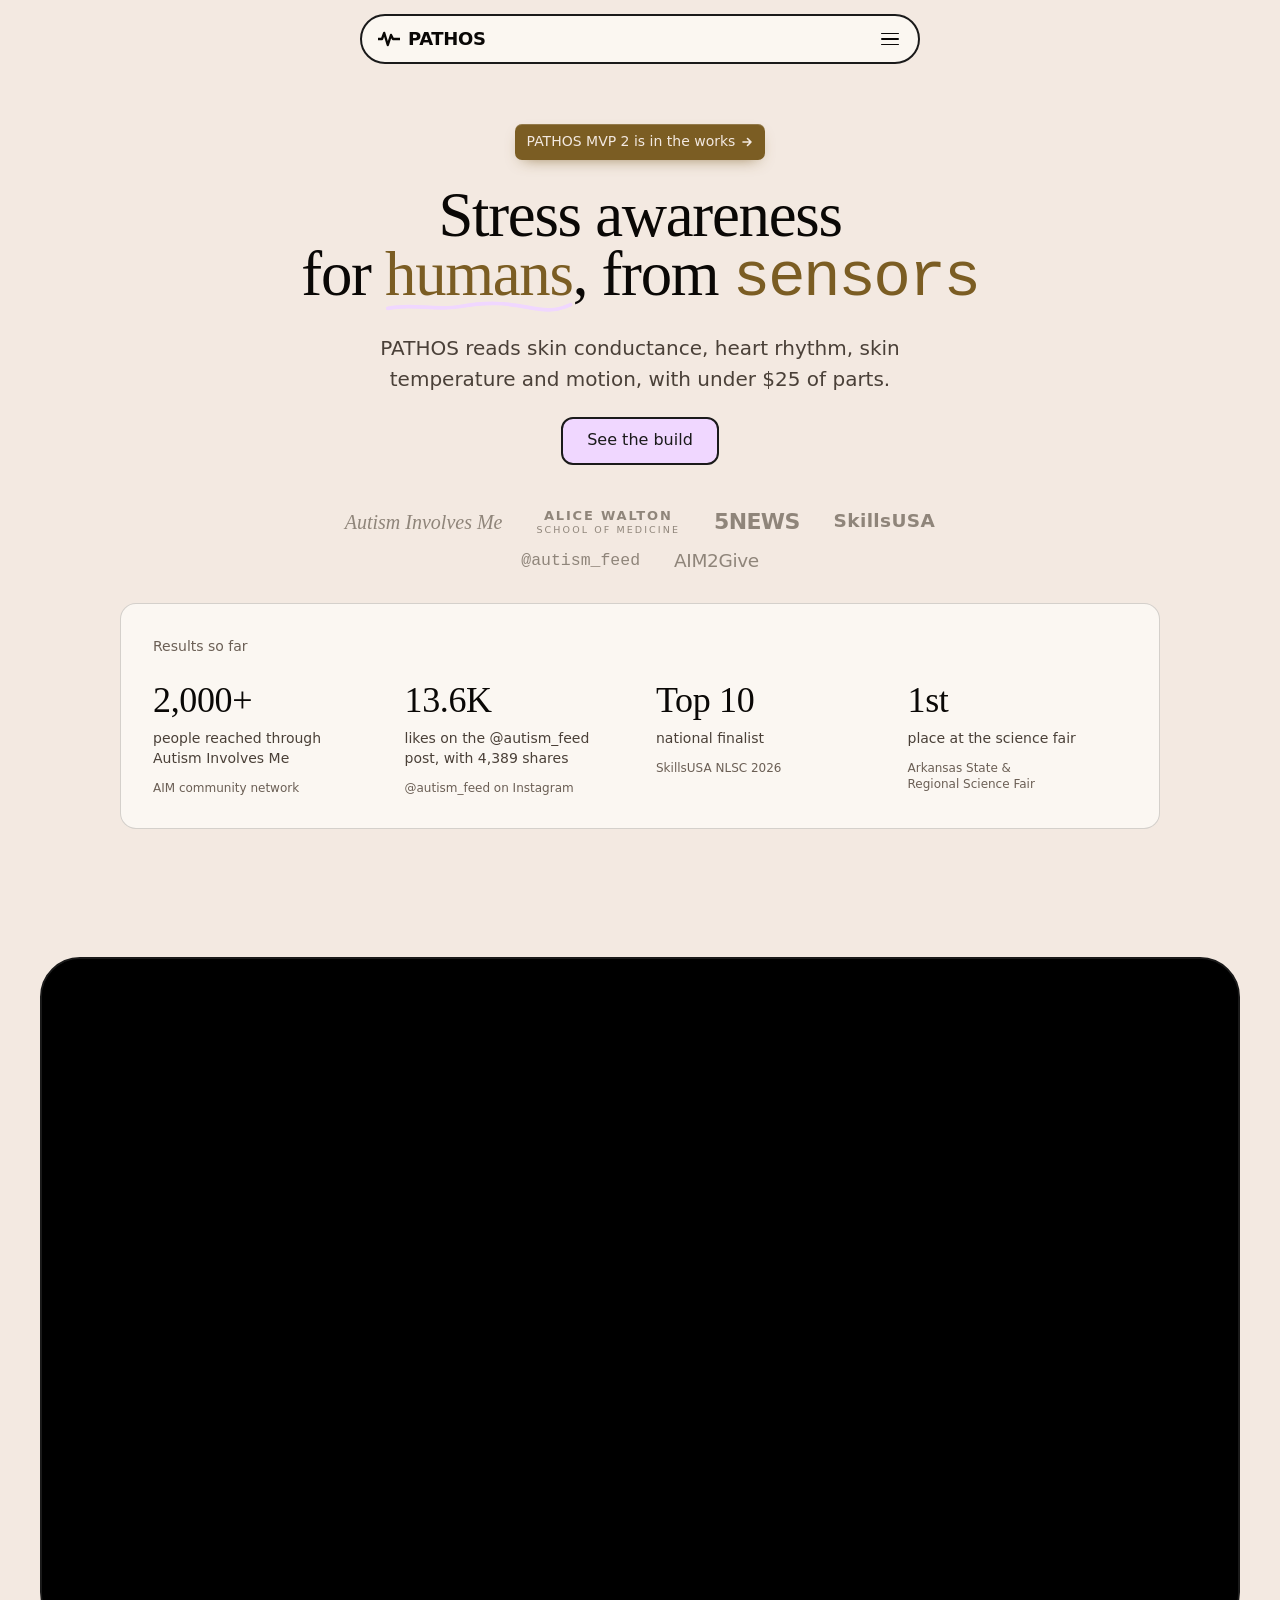
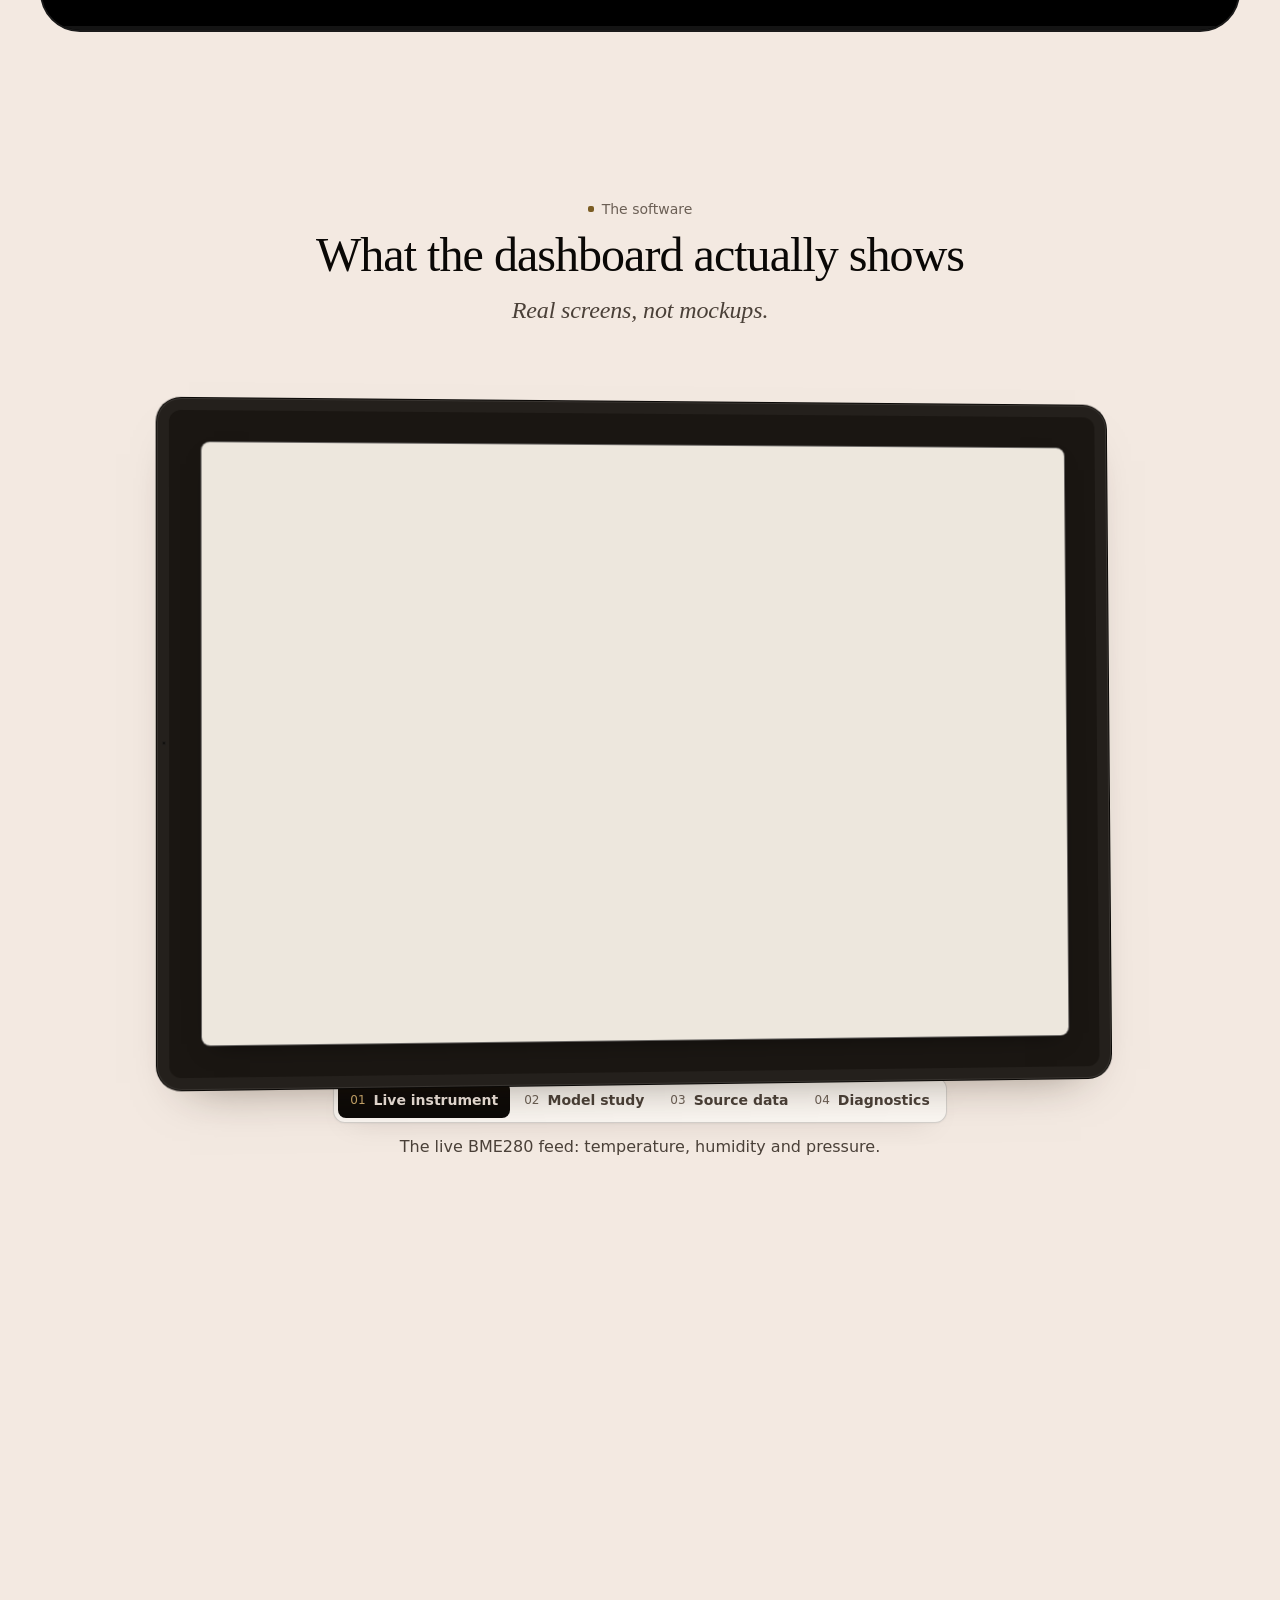
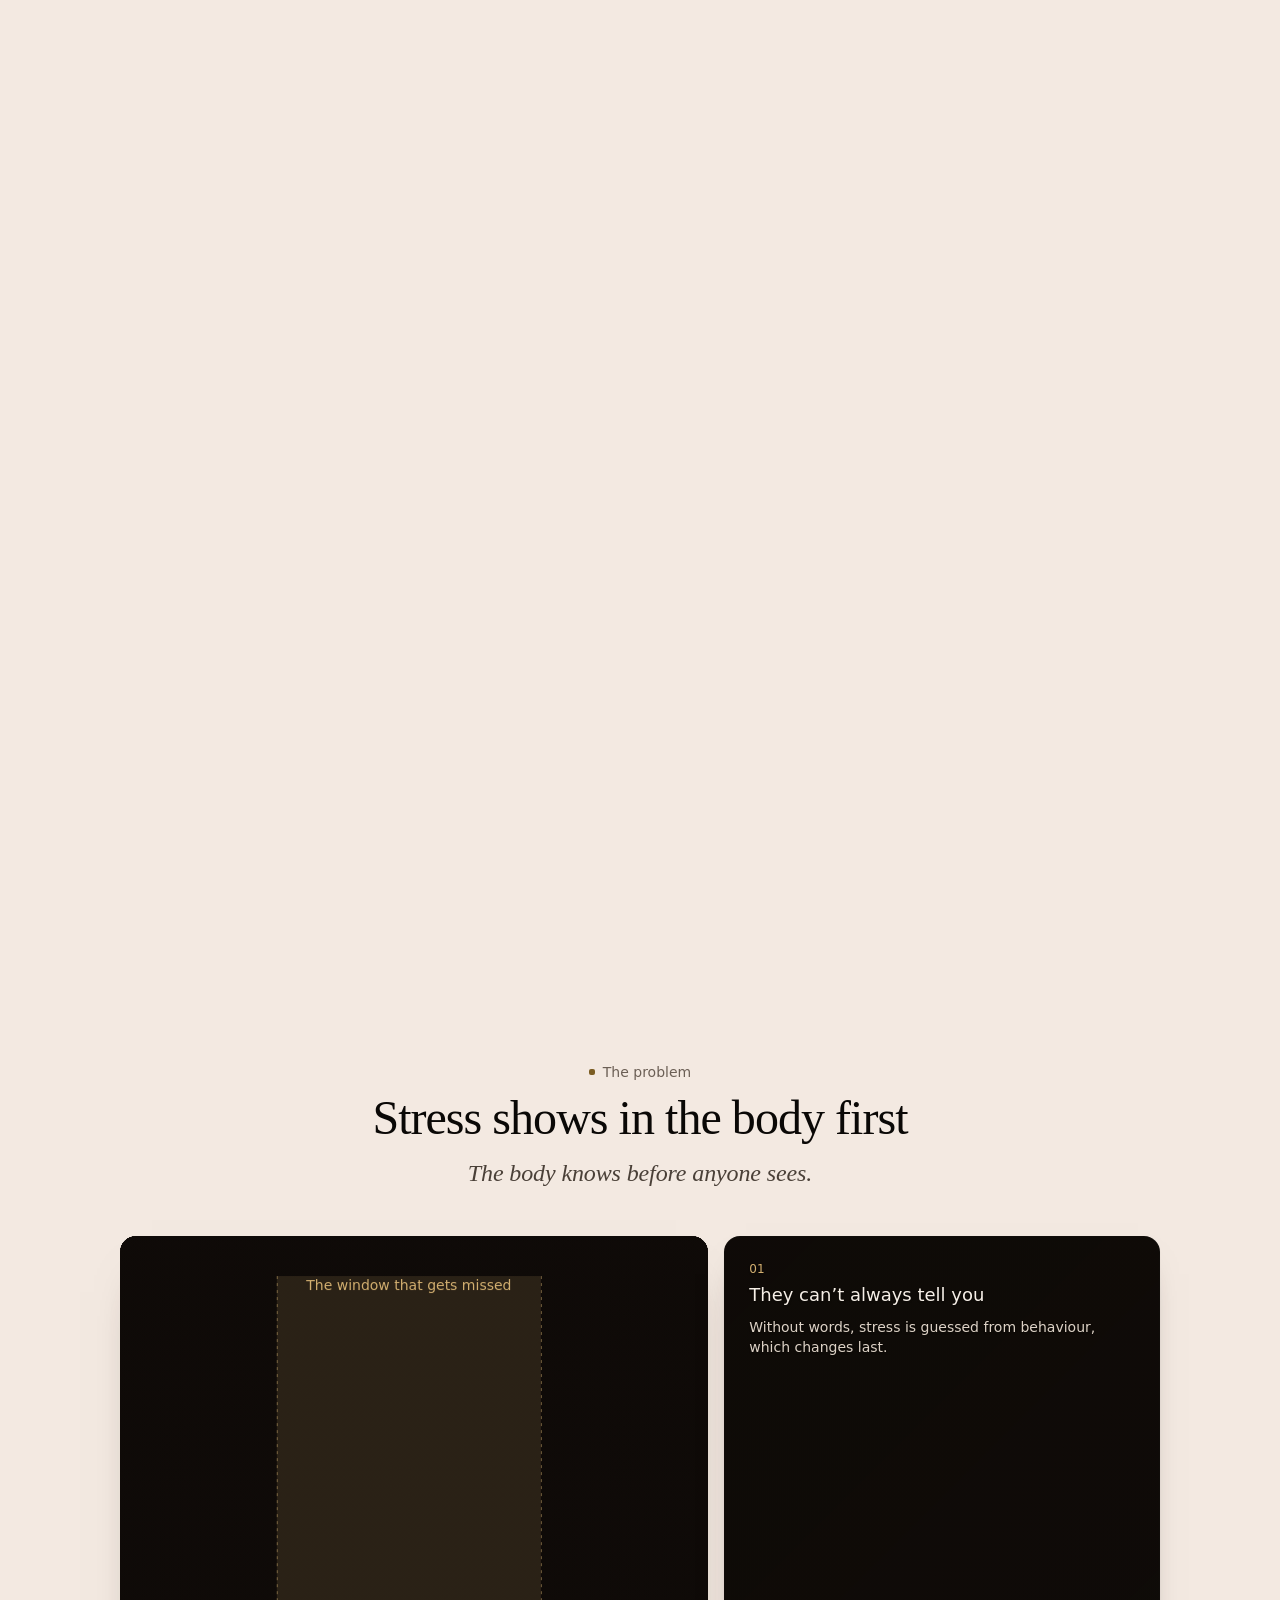
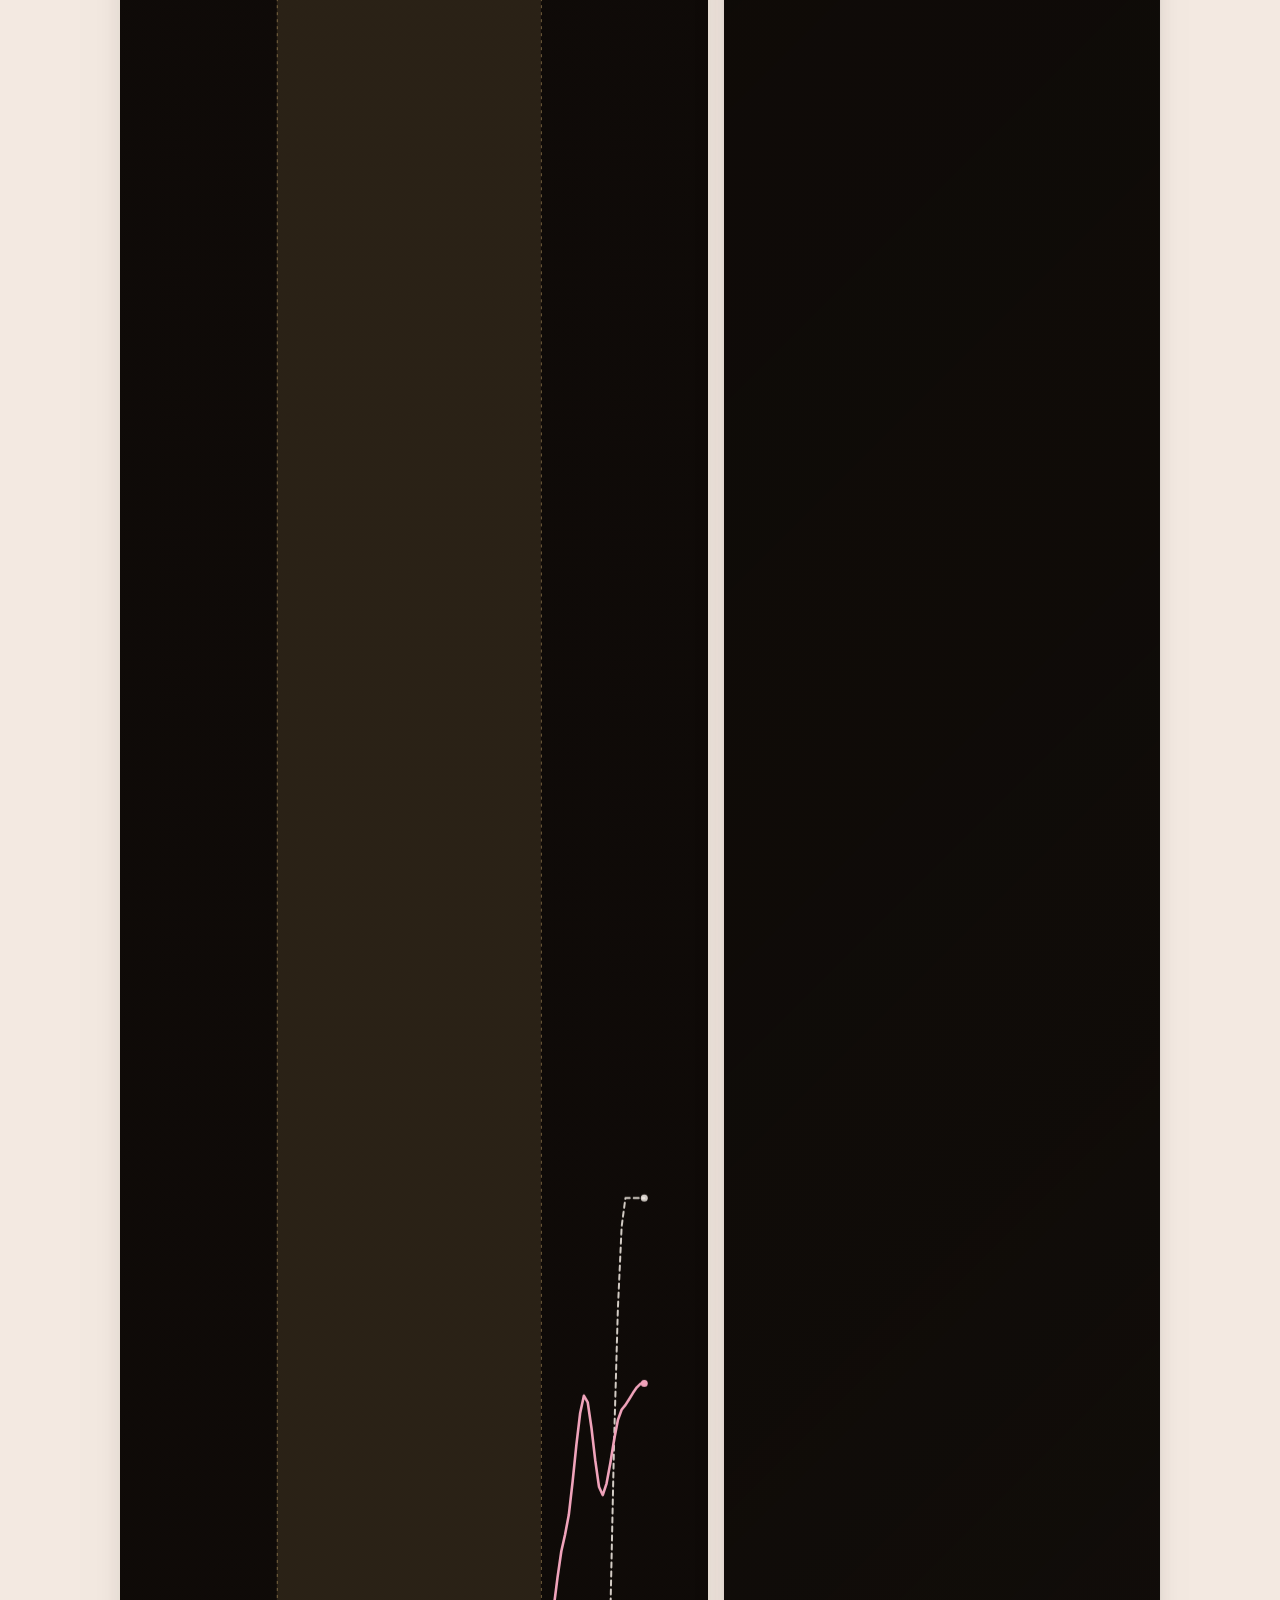
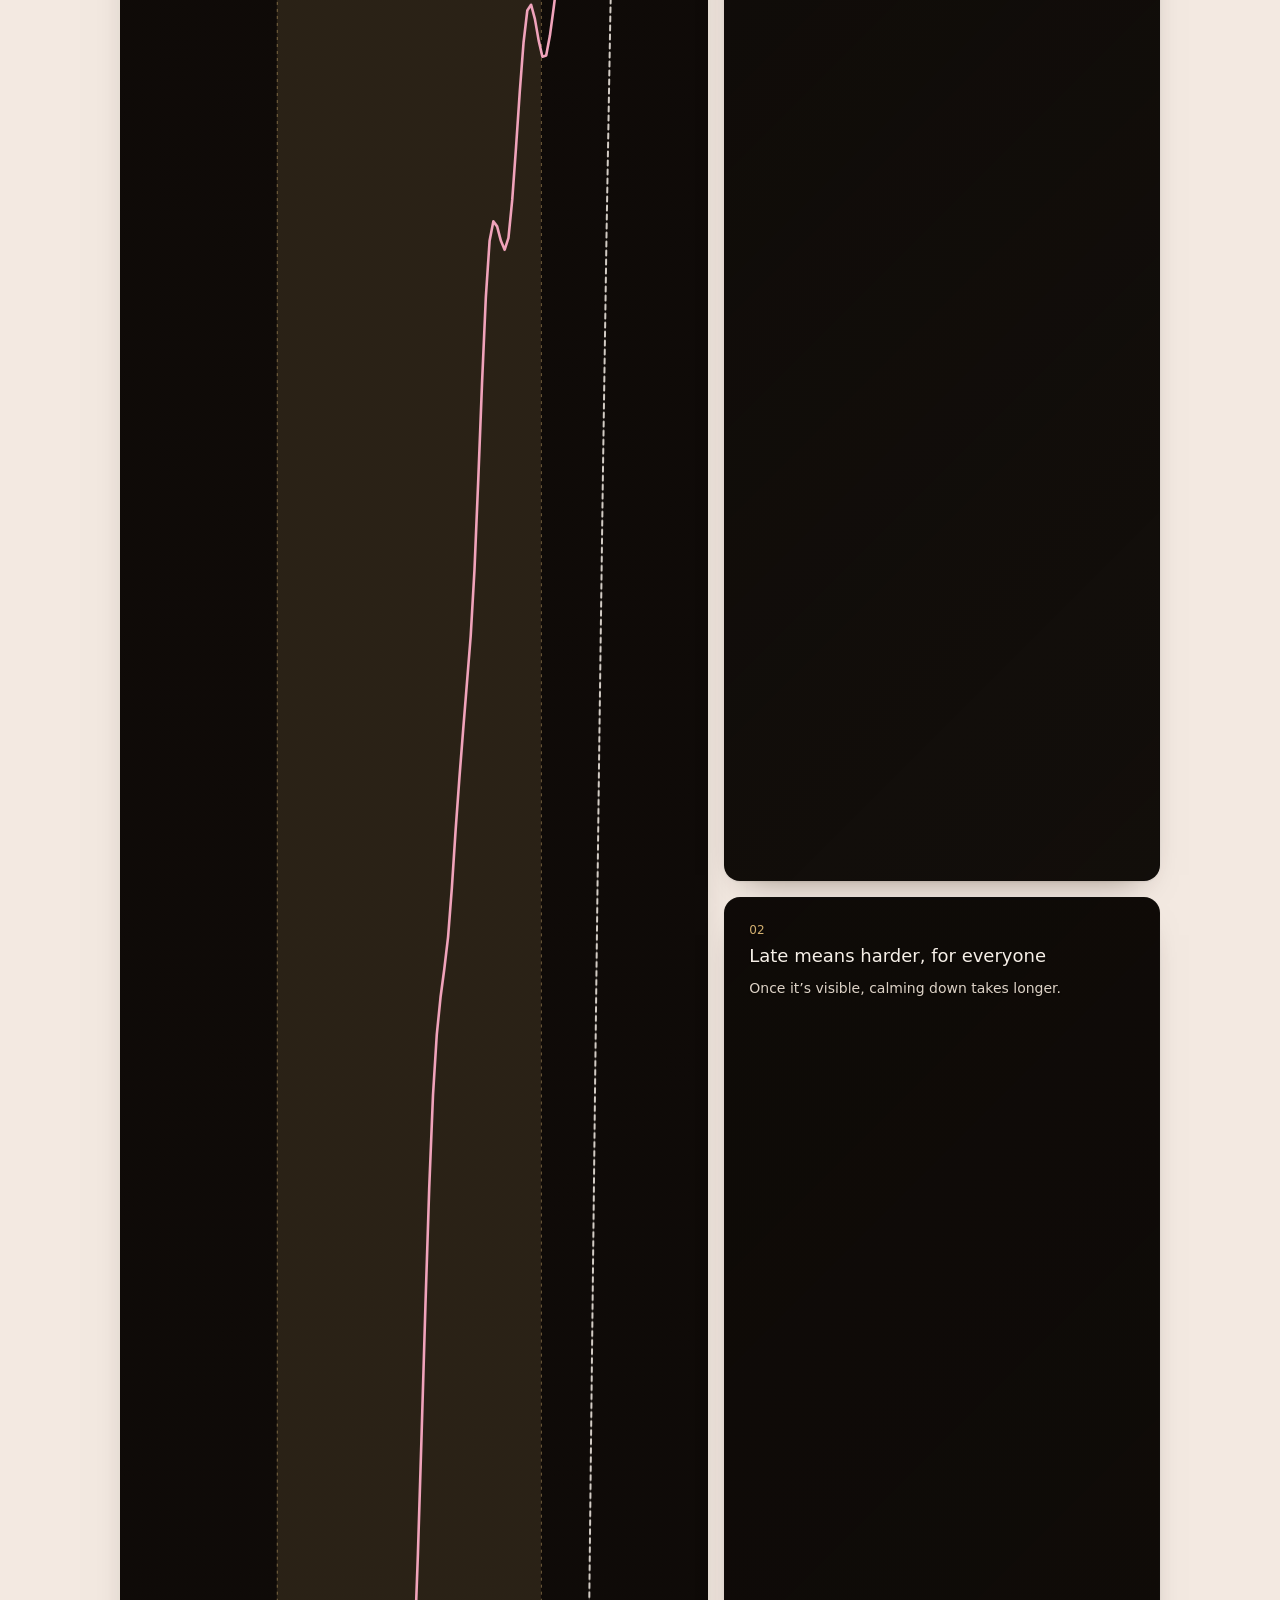
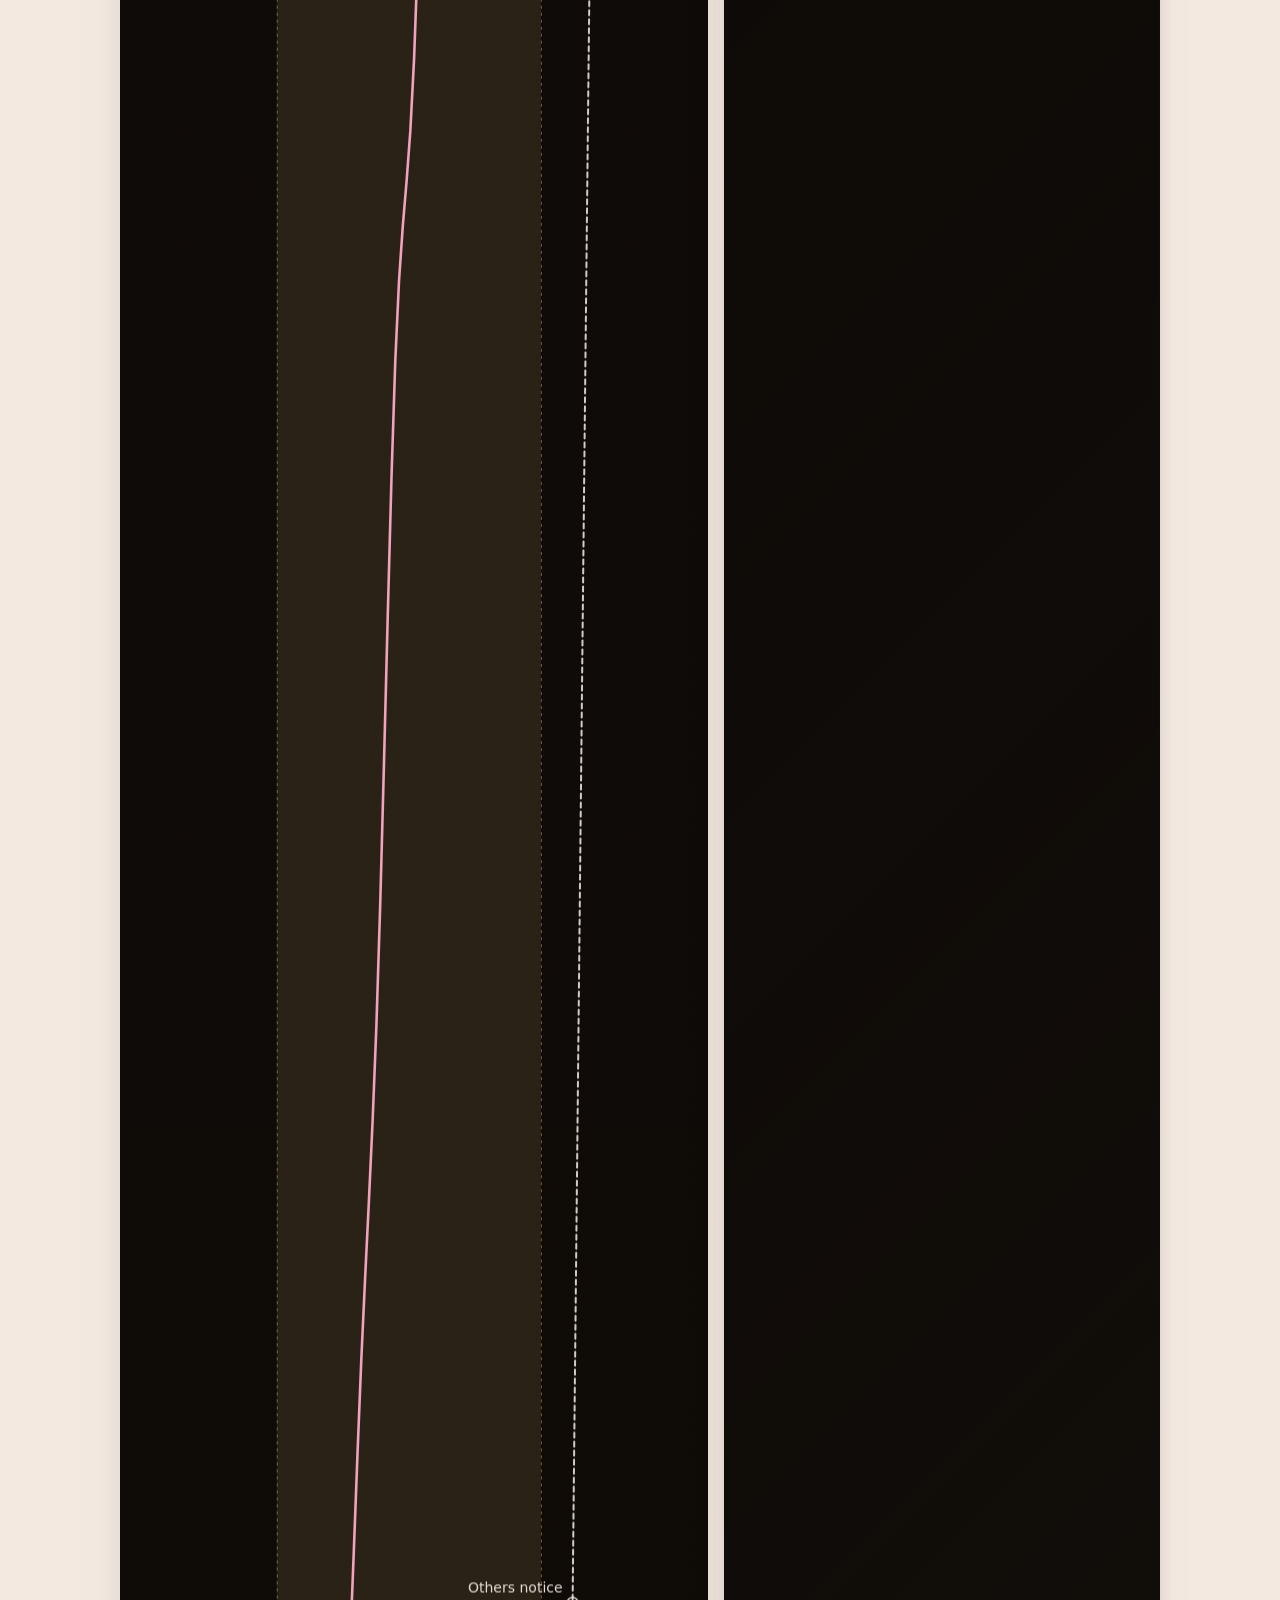
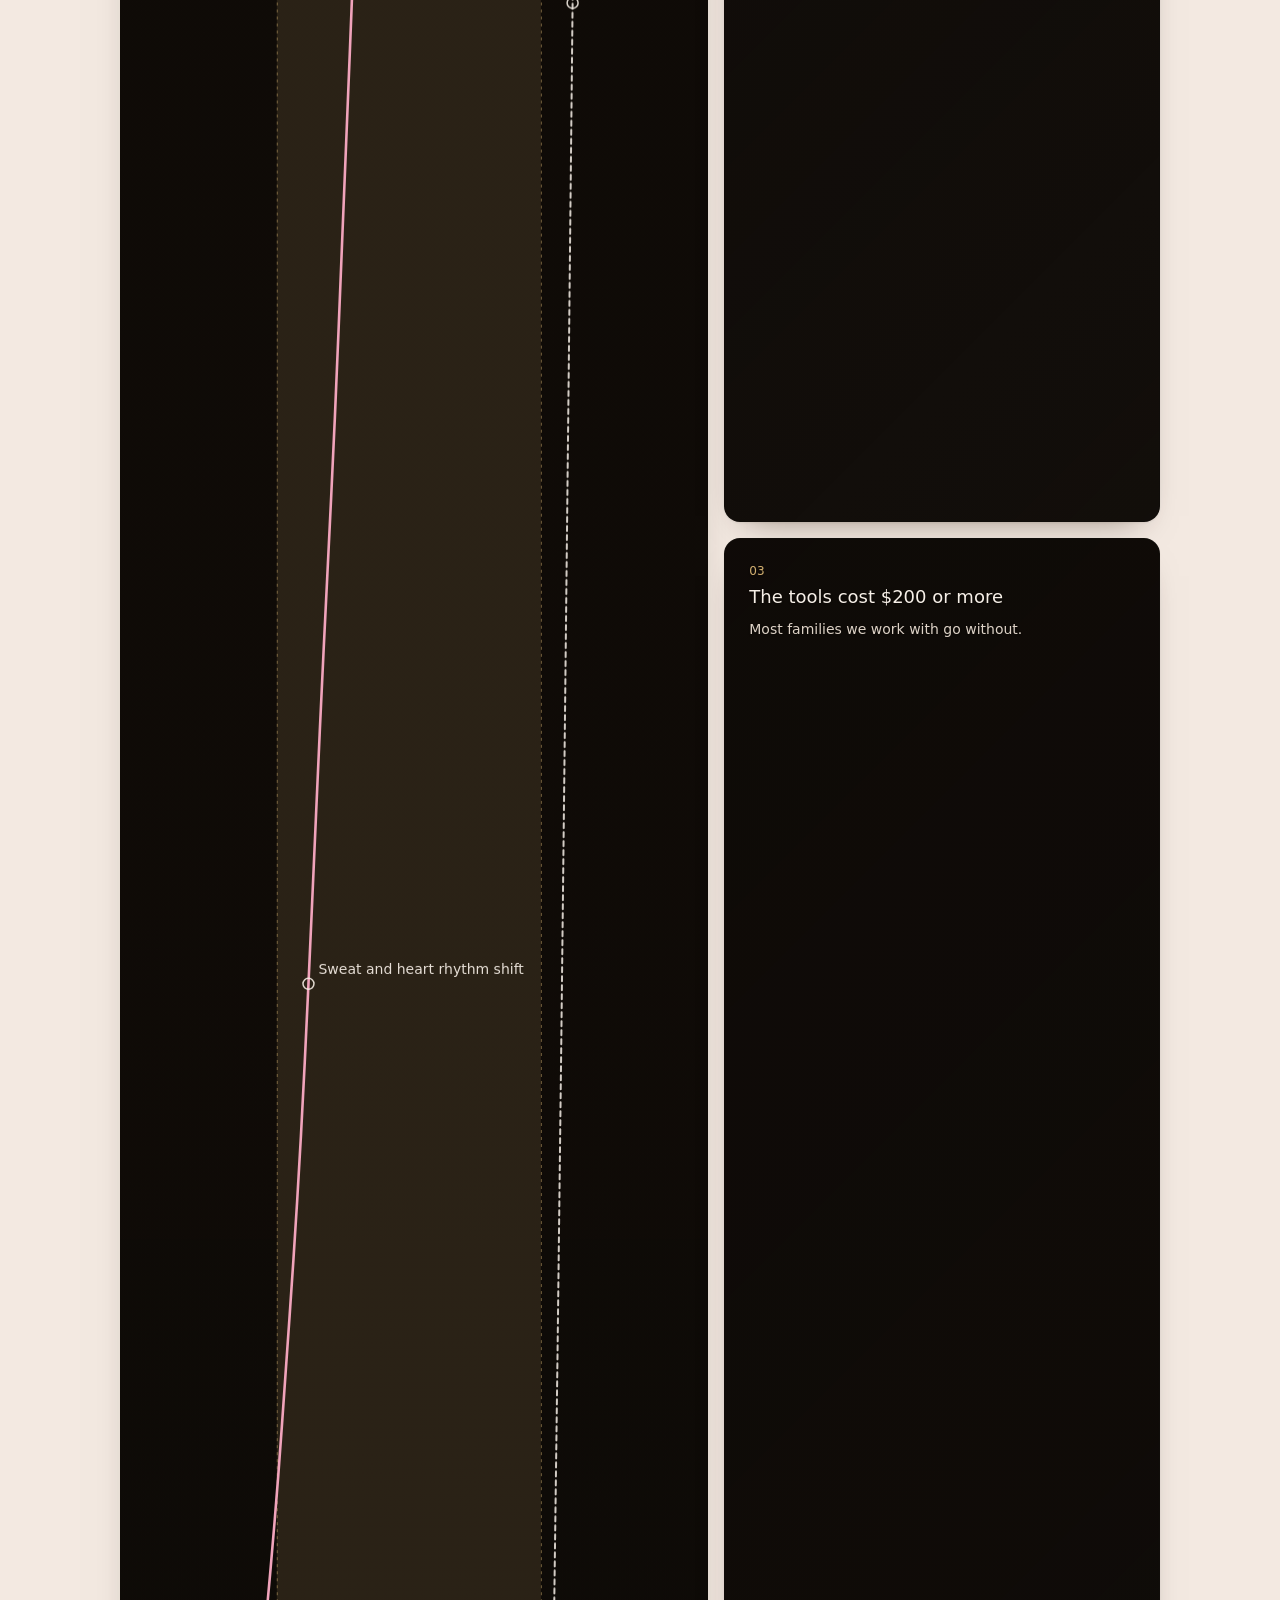
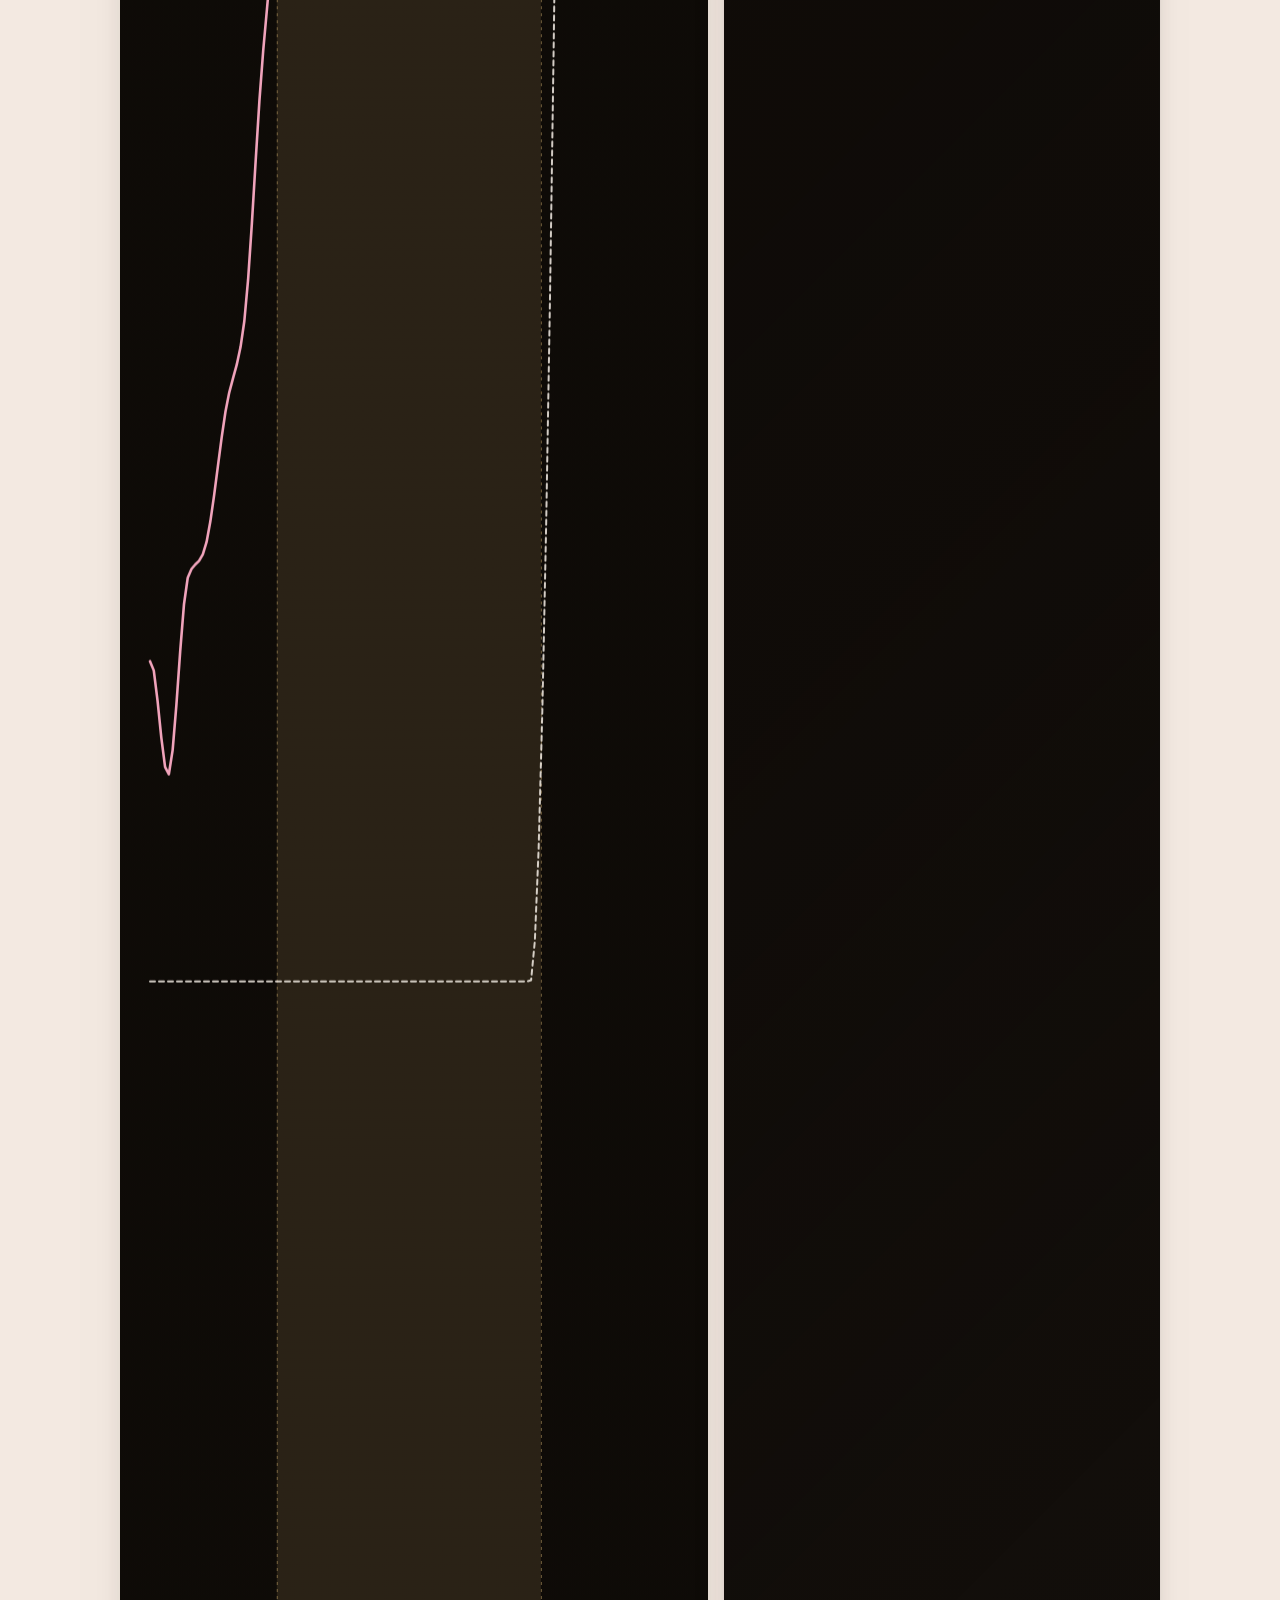
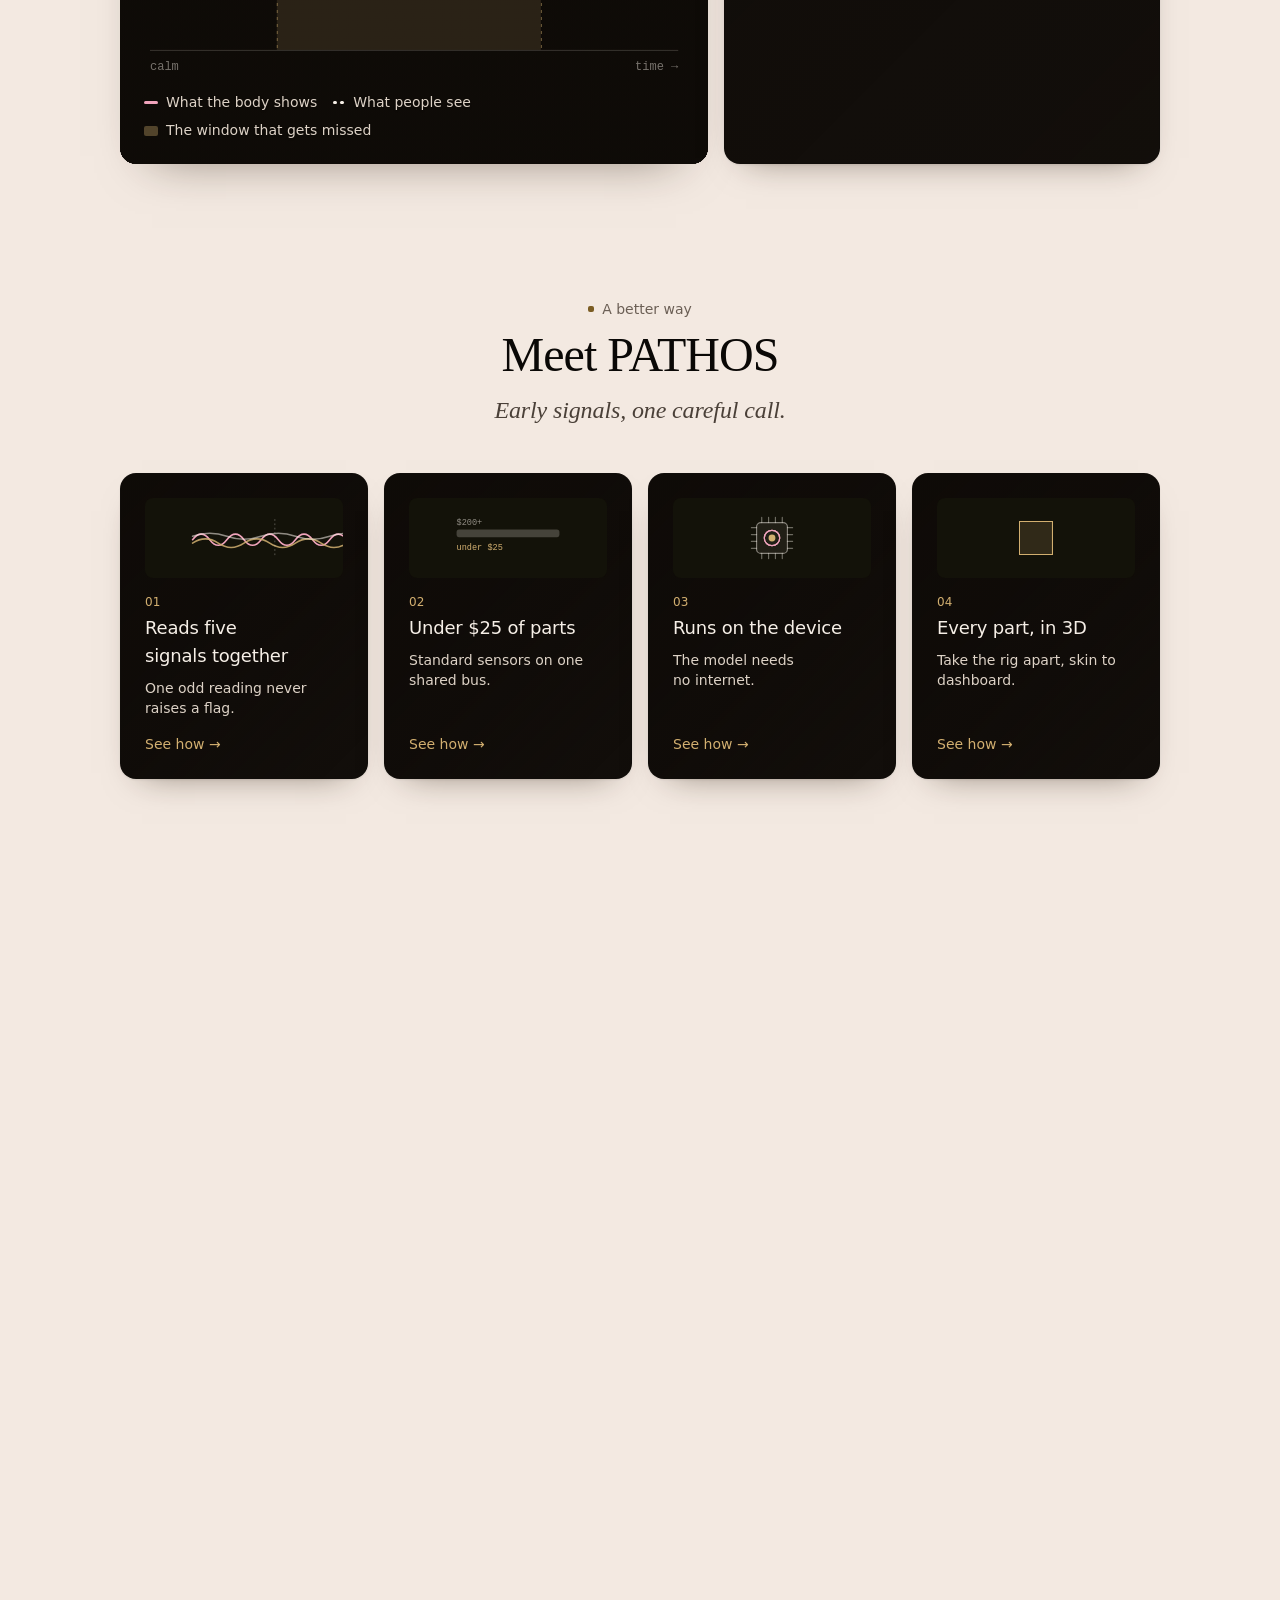
==== commit 6bc5f856: "Run every animation on every device; lighter, smoother 3D; spawn-in cards (#39) * Features overview:" ====
--- a/index.html
+++ b/index.html
@@ -127,7 +127,7 @@
         <h2 class="sr-only" id="filmTitle">PATHOS in 44 seconds</h2>
         <p class="sr-only">A silent film that plays on its own. Stress builds in the body before people can say it. PATHOS senses skin conductance and temperature, streams the signals to the model and shows the result live. It cites 93.72% accuracy on the WESAD dataset with each person held out in turn, not yet measured on PATHOS hardware, and the SkillsUSA top 10 finish, then invites you to collaborate.</p>
         <div class="film-stage" id="filmStage">
-            <video class="film-video" id="filmVideo" src="assets/film/film-1080.mp4" poster="assets/film/stills/p-00.webp" autoplay muted loop playsinline preload="auto" disablepictureinpicture disableremoteplayback></video>
+            <video class="film-video" id="filmVideo" src="assets/film/film-1080.mp4" poster="assets/film/stills/p-00.webp" muted loop playsinline preload="none" disablepictureinpicture disableremoteplayback></video>
             <div class="film-scrub" aria-hidden="true"><span id="filmScrub"></span></div>
         </div>
     </section>
@@ -183,7 +183,7 @@
                 <p class="body-3 sec-tag">Mentors, media and community.</p>
             </header>
             <div class="partners-grid">
-                <ul class="partner-rows marble marble--panel" data-reveal>
+                <ul class="partner-rows marble marble--panel" data-reveal data-reveal-group>
                     <li><p class="partner-role caption-4">Community partner</p><h3 class="title-2">Autism Involves Me</h3><p class="body-6">Founder Paula George has backed PATHOS since the first build.</p></li>
                     <li><p class="partner-role caption-4">Medical mentors</p><h3 class="title-2">Alice&nbsp;L.&nbsp;Walton School of Medicine</h3><p class="body-6">Mary Buschlen and Josiah Leong advise on design, research and ethics.</p></li>
                     <li><p class="partner-role caption-4">Media coverage</p><h3 class="title-2">5NEWS</h3><p class="body-6">TV segment: &ldquo;Bentonville teens create AI tool to aid nonverbal autistic individuals.&rdquo;</p></li>
@@ -323,7 +323,7 @@
                 <h2 class="heading-2">Five sensors, one&nbsp;bus</h2>
                 <p class="body-3 sec-tag">Off the shelf, under $25.</p>
             </header>
-            <div class="sensor-table marble marble--panel" data-reveal>
+            <div class="sensor-table marble marble--panel" data-reveal data-reveal-group>
                 <div class="sensor-row sensor-row--head caption-4" aria-hidden="true"><span>What</span><span>Part</span><span>Job</span><span>Status</span></div>
                 <div class="sensor-row"><div class="sensor-name"><h3 class="title-3">The brain</h3></div><code class="caption-2">XIAO ESP32-S3</code><p class="body-6">Reads every sensor.</p><span class="pill pill--live caption-4">Working</span></div>
                 <div class="sensor-row"><div class="sensor-name"><h3 class="title-3">Skin conductance (EDA)</h3><canvas class="sig-trace sig-trace--row" data-signal="eda" aria-hidden="true"></canvas></div><code class="caption-2">GSR &rarr; ADS1115</code><p class="body-6">Sweat rises under stress, often&nbsp;first.</p><span class="pill caption-4">MVP&nbsp;2</span></div>
@@ -564,7 +564,7 @@
                 <h2 class="heading-2">We teach the&nbsp;pieces</h2>
                 <p class="body-3 sec-tag">Hands-on, for students, caregivers and teachers.</p>
             </header>
-            <ol class="ws-list marble marble--panel" data-reveal>
+            <ol class="ws-list marble marble--panel" data-reveal data-reveal-group>
                 <li><span class="ws-n caption-4">01</span><h3 class="title-2">Stress signals, explained</h3><p class="body-6">What the body does under stress.</p></li>
                 <li><span class="ws-n caption-4">02</span><h3 class="title-2">Embedded systems for beginners</h3><p class="body-6">Wire a sensor, write Arduino&nbsp;code.</p></li>
                 <li><span class="ws-n caption-4">03</span><h3 class="title-2">Machine learning, minus the hype</h3><p class="body-6">How a classifier works, and when not to trust&nbsp;one.</p></li>
@@ -636,7 +636,7 @@
                 <h2 class="heading-2">Questions, answered</h2>
                 <p class="body-3 sec-tag">The short answers.</p>
             </header>
-            <div class="faq-list" data-reveal>
+            <div class="faq-list" data-reveal-group>
                 <details class="faq-item" open><summary><span class="title-2">Is PATHOS a medical device?</span><i aria-hidden="true"></i></summary><div class="faq-a"><p class="body-3">No. It&rsquo;s a wellness awareness project. It doesn&rsquo;t diagnose and isn&rsquo;t a substitute for&nbsp;care.</p></div></details>
                 <details class="faq-item"><summary><span class="title-2">Who is it for?</span><i aria-hidden="true"></i></summary><div class="faq-a"><p class="body-3">Nonverbal and neurodivergent people, and the caregivers, teachers and therapists around them.</p></div></details>
                 <details class="faq-item"><summary><span class="title-2">Where does the data go?</span><i aria-hidden="true"></i></summary><div class="faq-a"><p class="body-3">It stays local: the model runs on the device. In MVP 2, caregivers get alerts over the network.</p></div></details>
--- a/styles.css
+++ b/styles.css
@@ -0,0 +1,806 @@
+/* ==========================================================================
+   PATHOS — site styles
+   Layout: narrow centred column, floating nav card, halftone hero art,
+   product preview in a device frame. Palette: cream / black / gold / pink.
+   ========================================================================== */
+
+:root {
+  --bg: #f3e9e1;
+  --surface: #fbf7f2;
+  --surface-2: #efe3d8;
+  --ink: #0a0806;
+  --text: #4a4038;
+  --muted: #7d7166;
+  --faint: #a2978b;
+  --gold: #7b5d23;
+  --gold-light: #d2af70;
+  --pink: #f0a3bb;
+  --pink-deep: #b8577a;
+  --line: rgba(10, 8, 6, 0.09);
+  --line-strong: rgba(10, 8, 6, 0.16);
+  --live: #3f7a4a;
+
+  --font-display: 'Geist', ui-sans-serif, system-ui, -apple-system, 'Segoe UI', sans-serif;
+  --font-body: 'Geist', ui-sans-serif, system-ui, -apple-system, 'Segoe UI', sans-serif;
+  --font-mono: 'Geist Mono', ui-monospace, 'SF Mono', Menlo, Consolas, monospace;
+
+  --col: 800px;
+  --wide: 1040px;
+  --gutter: 20px;
+  --nav-h: 64px;
+  --ease: cubic-bezier(0.2, 0.7, 0.2, 1);
+  --shadow-card: 0 1px 2px rgba(40, 25, 10, 0.05), 0 10px 30px -18px rgba(40, 25, 10, 0.25);
+}
+
+*, *::before, *::after { box-sizing: border-box; }
+html { scroll-behavior: smooth; scroll-padding-top: 96px; -webkit-text-size-adjust: 100%; }
+body {
+  margin: 0;
+  background: var(--bg);
+  color: var(--text);
+  font-family: var(--font-body);
+  font-size: 16px;
+  line-height: 1.55;
+  -webkit-font-smoothing: antialiased;
+  text-rendering: optimizeLegibility;
+  overflow-x: clip;
+}
+img { display: block; max-width: 100%; height: auto; }
+button, input, textarea, select { font: inherit; color: inherit; }
+button { cursor: pointer; }
+a { color: inherit; }
+h1, h2, h3 { margin: 0; color: var(--ink); font-weight: 500; }
+p { margin: 0; }
+code { font-family: var(--font-mono); font-size: 0.86em; }
+:focus-visible { outline: 2px solid var(--gold); outline-offset: 3px; border-radius: 4px; }
+
+.skip-link { position: absolute; left: 12px; top: -48px; z-index: 200; padding: 8px 12px; background: var(--ink); color: var(--bg); border-radius: 6px; }
+.skip-link:focus { top: 12px; }
+
+.wrap { width: 100%; max-width: calc(var(--wide) + var(--gutter) * 2); margin: 0 auto; padding: 0 var(--gutter); }
+.wrap--narrow { max-width: calc(var(--col) + var(--gutter) * 2); }
+
+.accent { color: var(--gold); }
+.accent--mono { font-family: var(--font-mono); font-weight: 400; letter-spacing: -0.04em; }
+
+/* ---------- Buttons ---------- */
+
+.btn {
+  display: inline-flex; align-items: center; justify-content: center; gap: 8px;
+  min-height: 40px; padding: 0 16px;
+  font-size: 14px; font-weight: 500; text-decoration: none;
+  border: 0; border-radius: 8px;
+  transition: transform 0.2s var(--ease), background 0.2s, box-shadow 0.2s;
+}
+.btn-dark { background: var(--ink); color: var(--bg); box-shadow: 0 1px 0 rgba(255,255,255,0.12) inset, 0 6px 16px -8px rgba(10,8,6,0.6); }
+.btn-dark:hover { background: #2a231d; transform: translateY(-1px); }
+.btn-dark:active { transform: translateY(0); }
+
+/* ---------- Floating nav ---------- */
+
+.nav-wrap { position: fixed; top: 14px; left: 0; right: 0; z-index: 100; padding: 0 var(--gutter); pointer-events: none; }
+.nav {
+  pointer-events: auto;
+  position: relative;
+  max-width: 560px; margin: 0 auto;
+  display: flex; align-items: center; justify-content: space-between;
+  height: 50px; padding: 0 8px 0 16px;
+  background: rgba(251, 247, 242, 0.97);
+  border: 1px solid rgba(10, 8, 6, 0.06);
+  border-radius: 14px;
+  box-shadow: 0 1px 2px rgba(40, 25, 10, 0.04), 0 12px 32px -20px rgba(40, 25, 10, 0.35);
+  transition: box-shadow 0.3s, background 0.3s;
+}
+.nav.scrolled { background: #fbf7f2; box-shadow: 0 1px 2px rgba(40, 25, 10, 0.06), 0 16px 40px -18px rgba(40, 25, 10, 0.45); }
+
+.brand { display: inline-flex; align-items: center; gap: 8px; text-decoration: none; color: var(--ink); font-weight: 600; font-size: 17px; letter-spacing: -0.02em; }
+.brand-mark { color: var(--ink); }
+
+.menu-btn {
+  width: 40px; height: 40px; padding: 0; border: 0; background: transparent; border-radius: 10px;
+  display: grid; place-content: center; gap: 4px;
+}
+.menu-btn:hover { background: rgba(10, 8, 6, 0.05); }
+.menu-btn span { display: block; width: 18px; height: 1.6px; background: var(--ink); border-radius: 2px; transition: transform 0.3s var(--ease), opacity 0.2s; }
+.nav.open .menu-btn span:nth-child(1) { transform: translateY(5.6px) rotate(45deg); }
+.nav.open .menu-btn span:nth-child(2) { opacity: 0; }
+.nav.open .menu-btn span:nth-child(3) { transform: translateY(-5.6px) rotate(-45deg); }
+
+.menu {
+  position: absolute; top: calc(100% + 8px); left: 0; right: 0;
+  display: grid; grid-template-columns: 1fr 1fr; gap: 2px;
+  padding: 8px;
+  background: var(--surface);
+  border: 1px solid rgba(10, 8, 6, 0.06);
+  border-radius: 14px;
+  box-shadow: 0 20px 50px -24px rgba(40, 25, 10, 0.5);
+  opacity: 0; transform: translateY(-6px) scale(0.98); transform-origin: top center;
+  visibility: hidden;
+  transition: opacity 0.22s var(--ease), transform 0.3s var(--ease), visibility 0s linear 0.3s;
+}
+.nav.open .menu { opacity: 1; transform: none; visibility: visible; transition-delay: 0s; }
+.nav-link { padding: 10px 12px; border-radius: 9px; font-size: 14px; text-decoration: none; color: var(--text); transition: background 0.15s, color 0.15s; }
+.nav-link:hover { background: var(--surface-2); color: var(--ink); }
+.nav-link--cta { grid-column: 1 / -1; background: var(--ink); color: var(--bg); text-align: center; margin-top: 4px; }
+.nav-link--cta:hover { background: #2a231d; color: var(--bg); }
+
+/* ---------- Hero ---------- */
+
+.hero { position: relative; padding: 150px var(--gutter) 56px; overflow-x: clip; overflow-y: visible; }
+.hero-inner { position: relative; z-index: 2; max-width: 760px; margin: 0 auto; text-align: center; }
+
+.announce {
+  display: inline-flex; align-items: center; gap: 6px;
+  padding: 6px 11px;
+  font-size: 13px; font-weight: 500; text-decoration: none;
+  color: var(--bg); background: var(--gold);
+  border-radius: 7px;
+  box-shadow: 0 1px 0 rgba(255,255,255,0.18) inset, 0 6px 16px -8px rgba(123, 93, 35, 0.8);
+  transition: transform 0.2s var(--ease), background 0.2s;
+}
+.announce:hover { background: #8c6b2a; transform: translateY(-1px); }
+.announce svg { transition: transform 0.2s var(--ease); }
+.announce:hover svg { transform: translateX(2px); }
+
+.hero-title {
+  margin-top: 34px;
+  font-size: clamp(34px, 4.4vw, 56px);
+  line-height: 1.08;
+  letter-spacing: -0.035em;
+  font-weight: 500;
+}
+.hero-sub { margin: 22px auto 0; max-width: 30em; font-size: 17px; color: var(--text); }
+.hero-cta { margin-top: 28px; }
+
+.halftone { position: absolute; z-index: 1; pointer-events: none; display: block; height: auto; will-change: transform; }
+.halftone--hand { width: min(31vw, 450px); left: max(-2vw, -30px); top: 410px; }
+.halftone--board { width: min(31vw, 450px); right: max(-2vw, -30px); top: 96px; }
+.halftone.settled { animation: drift 8s ease-in-out infinite; }
+.halftone--board.settled { animation-delay: -4s; }
+.hero-off .halftone { animation-play-state: paused; }
+@keyframes drift { 0%, 100% { transform: translateY(0); } 50% { transform: translateY(-8px); } }
+
+.logos {
+  position: relative; z-index: 2;
+  list-style: none; margin: 72px auto 0; padding: 0;
+  max-width: 820px;
+  display: flex; flex-wrap: wrap; justify-content: center; align-items: center; gap: 18px 40px;
+  color: #8f857a;
+}
+.logo { font-size: 17px; line-height: 1; white-space: nowrap; transition: color 0.2s; }
+.logo:hover { color: var(--ink); }
+.logo--serif { font-family: Georgia, 'Times New Roman', serif; font-size: 18px; font-style: italic; }
+.logo--caps { font-size: 12px; font-weight: 600; letter-spacing: 0.14em; text-transform: uppercase; display: inline-flex; flex-direction: column; align-items: center; gap: 3px; }
+.logo--caps small { font-size: 8.5px; letter-spacing: 0.22em; font-weight: 500; }
+.logo--heavy { font-weight: 700; font-size: 20px; letter-spacing: -0.03em; }
+.logo--wide { font-weight: 600; letter-spacing: 0.02em; }
+.logo--mono { font-family: var(--font-mono); font-size: 15px; }
+.logo--light { font-weight: 400; font-size: 19px; letter-spacing: -0.02em; }
+
+/* ---------- Device tour (scroll-driven) ----------
+   The section is tall; .device-stage sticks to the viewport while main.js maps
+   scroll progress to the iPad's rotation and to which screenshot is showing. */
+
+.device-section { position: relative; z-index: 3; height: 440vh; }
+.device-stage {
+  position: sticky; top: 0; height: 100svh;
+  display: flex; flex-direction: column; align-items: center; justify-content: center;
+  padding: 80px var(--gutter) 20px;
+  perspective: 1800px;
+}
+.device {
+  --rx: 0deg; --ry: 0deg; --rz: 0deg; --s: 1;
+  position: relative;
+  width: min(960px, 100%, calc((100svh - 230px) * 1.43));
+  padding: 12px;
+  border-radius: 30px;
+  background: linear-gradient(160deg, #46413b 0%, #1c1916 55%, #2a2622 100%);
+  box-shadow: 0 0 0 1px #0a0806, inset 0 0 0 1px rgba(255, 255, 255, 0.09);
+  transform: rotateX(var(--rx)) rotateY(var(--ry)) rotateZ(var(--rz)) scale(var(--s));
+  will-change: transform;
+}
+/* Static floor shadow (not part of the rotating layer, so it never re-composites with it). */
+.device-shadow {
+  width: min(900px, 92%); height: 46px; margin-top: -22px;
+  background: radial-gradient(50% 50% at 50% 50%, rgba(40, 25, 10, 0.34), rgba(40, 25, 10, 0) 70%);
+  pointer-events: none;
+}
+.device::before { /* front camera */
+  content: ""; position: absolute; top: 50%; left: 5px; width: 4px; height: 4px; margin-top: -2px;
+  border-radius: 50%; background: #0d0b09; box-shadow: inset 0 0 0 1px rgba(255,255,255,0.08);
+}
+.device-screen {
+  border-radius: 19px; overflow: hidden;
+  padding: 3.2%;
+  background: #1a1612 url('assets/marble-sm.webp') center 35% / cover no-repeat;
+}
+.screen-window {
+  position: relative; aspect-ratio: 1600 / 1100;
+  border-radius: 10px; overflow: hidden;
+  background: #ede7dd;
+  box-shadow: 0 0 0 1px rgba(255, 255, 255, 0.35), 0 10px 22px -12px rgba(0, 0, 0, 0.55);
+}
+.screen-shot {
+  position: absolute; inset: 0; width: 100%; height: 100%; object-fit: cover;
+  opacity: 0; transform: scale(1.02);
+  transition: opacity 0.42s var(--ease), transform 0.7s var(--ease);
+}
+.screen-shot.is-on { opacity: 1; transform: none; }
+
+.device-meta { width: min(960px, 100%); margin-top: 4px; display: grid; justify-items: center; gap: 12px; }
+.device-steps {
+  list-style: none; margin: 0; padding: 4px;
+  display: flex; gap: 2px;
+  background: var(--surface); border: 1px solid var(--line); border-radius: 12px;
+  box-shadow: var(--shadow-card);
+}
+.step-btn {
+  display: inline-flex; align-items: center; gap: 7px;
+  height: 34px; padding: 0 12px;
+  border: 0; border-radius: 9px; background: transparent;
+  font-size: 13.5px; color: var(--muted); white-space: nowrap;
+  transition: background 0.25s var(--ease), color 0.25s;
+}
+.step-btn span { font-family: var(--font-mono); font-size: 11.5px; color: var(--faint); transition: color 0.25s; }
+.step-btn:hover { color: var(--ink); }
+.step-btn.is-on { background: var(--ink); color: var(--bg); }
+.step-btn.is-on span { color: var(--gold-light); }
+.device-captions { position: relative; width: 100%; max-width: 620px; height: 3em; text-align: center; }
+.device-caption {
+  position: absolute; inset: 0; font-size: 14.5px; color: var(--text);
+  opacity: 0; transform: translateY(6px);
+  transition: opacity 0.35s var(--ease), transform 0.45s var(--ease);
+}
+.device-caption.is-on { opacity: 1; transform: none; }
+
+/* ---------- Sections ---------- */
+
+.section { padding: 96px 0; }
+.cv { content-visibility: auto; contain-intrinsic-size: auto 900px; }
+
+.sec-head { max-width: 620px; margin: 0 auto 44px; text-align: center; }
+.eyebrow {
+  display: inline-flex; align-items: center; gap: 8px;
+  font-family: var(--font-mono); font-size: 12.5px; color: var(--muted);
+  margin-bottom: 14px;
+}
+.eyebrow::before { content: ""; width: 6px; height: 6px; border-radius: 2px; background: var(--gold); }
+.sec-head h2 { font-size: clamp(30px, 4vw, 44px); line-height: 1.1; letter-spacing: -0.03em; }
+.sec-head p:not(.eyebrow) { margin-top: 14px; font-size: 16.5px; }
+.sec-head a { color: var(--gold); text-underline-offset: 3px; }
+
+.grid { display: grid; gap: 14px; }
+.grid--3 { grid-template-columns: repeat(3, 1fr); }
+.grid--4 { grid-template-columns: repeat(4, 1fr); }
+ol.grid { list-style: none; margin: 0; padding: 0; }
+
+.card, .panel {
+  background: var(--surface);
+  border: 1px solid var(--line);
+  border-radius: 16px;
+  box-shadow: var(--shadow-card);
+}
+.card { padding: 20px; transition: transform 0.35s var(--ease), box-shadow 0.35s var(--ease); }
+.card:hover { transform: translateY(-3px); box-shadow: 0 1px 2px rgba(40,25,10,0.05), 0 18px 40px -20px rgba(40,25,10,0.35); }
+.card-kicker { color: var(--ink); font-weight: 500; font-size: 15.5px; margin-bottom: 8px; letter-spacing: -0.01em; }
+.card-text { font-size: 14.5px; color: var(--text); }
+.card h3 { font-size: 16px; margin: 10px 0 6px; letter-spacing: -0.01em; }
+
+.statement { max-width: 640px; margin: 36px auto 0; text-align: center; font-size: 19px; line-height: 1.45; color: var(--ink); letter-spacing: -0.015em; }
+.statement em { font-style: normal; font-family: var(--font-mono); font-size: 0.92em; color: var(--gold); letter-spacing: -0.03em; }
+
+.step { font-family: var(--font-mono); font-size: 12.5px; color: var(--gold); }
+
+.pill { display: inline-flex; align-items: center; gap: 6px; padding: 3px 9px; border-radius: 6px; font-size: 12px; font-weight: 500; background: var(--surface-2); color: var(--muted); white-space: nowrap; }
+.pill::before { content: ""; width: 6px; height: 6px; border-radius: 50%; background: currentColor; opacity: 0.6; }
+.pill--live { background: #e3ead9; color: var(--live); }
+.pill--live::before { opacity: 1; animation: pulse 2s ease-in-out infinite; }
+.pill--no { background: #f6dde4; color: var(--pink-deep); }
+@keyframes pulse { 50% { opacity: 0.25; } }
+
+/* Sensors */
+.panel { overflow: hidden; }
+.sensor-row {
+  display: grid; grid-template-columns: 1.1fr 0.9fr 2fr auto; gap: 20px; align-items: baseline;
+  padding: 16px 22px; border-top: 1px solid var(--line);
+  transition: background 0.2s;
+}
+.sensor-row:hover:not(.sensor-row--head) { background: rgba(255,255,255,0.6); }
+.sensor-row--head { border-top: 0; padding-top: 14px; padding-bottom: 12px; font-family: var(--font-mono); font-size: 11.5px; color: var(--faint); background: var(--surface-2); }
+.sensor-row h3 { font-size: 15px; font-weight: 500; }
+.sensor-row code { color: var(--gold); font-size: 13px; }
+.sensor-row p { font-size: 14.5px; }
+
+/* Callout */
+.callout { max-width: 680px; margin: 28px auto 0; padding: 18px 22px; border-radius: 14px; background: var(--ink); color: #d8cdc2; }
+.callout-label { font-family: var(--font-mono); font-size: 12.5px; color: var(--gold-light); margin-bottom: 6px; }
+.callout p:last-child { font-size: 14.5px; }
+
+/* Hardware */
+.checks, .lines { list-style: none; margin: 0; padding: 0; }
+.checks li, .lines li { position: relative; padding: 7px 0 7px 22px; font-size: 14.5px; border-top: 1px solid var(--line); }
+.checks li:first-child, .lines li:first-child { border-top: 0; }
+.checks li::before { content: ""; position: absolute; left: 2px; top: 14px; width: 9px; height: 5px; border-left: 1.8px solid var(--live); border-bottom: 1.8px solid var(--live); transform: rotate(-45deg); }
+.checks--open li::before { width: 9px; height: 9px; top: 12px; border: 1.5px solid var(--faint); border-radius: 3px; transform: none; }
+.lines li { padding-left: 16px; }
+.lines li::before { content: ""; position: absolute; left: 2px; top: 16px; width: 5px; height: 5px; border-radius: 2px; background: var(--gold-light); }
+.specs { margin: 0; font-size: 14px; }
+.specs > div { display: flex; justify-content: space-between; gap: 12px; padding: 7px 0; border-top: 1px solid var(--line); }
+.specs > div:first-child { border-top: 0; }
+.specs dt { font-family: var(--font-mono); font-size: 12px; color: var(--faint); }
+.specs dd { margin: 0; color: var(--ink); text-align: right; }
+
+/* Gallery */
+.gallery { display: grid; grid-template-columns: repeat(3, 1fr); gap: 14px; }
+.shot {
+  position: relative; display: block; width: 100%; margin: 0; padding: 0;
+  border: 1px solid var(--line); border-radius: 16px; overflow: hidden;
+  background: var(--surface); text-align: left; cursor: zoom-in;
+  box-shadow: var(--shadow-card);
+  transition: transform 0.35s var(--ease), box-shadow 0.35s var(--ease);
+}
+.shot:hover { transform: translateY(-3px); box-shadow: 0 18px 40px -20px rgba(40,25,10,0.4); }
+.shot img { width: 100%; aspect-ratio: 4 / 5; object-fit: cover; opacity: 0; transform: scale(1.03); transition: opacity 0.6s var(--ease), transform 0.9s var(--ease); }
+.shot img.loaded { opacity: 1; transform: none; }
+.shot--portrait img { aspect-ratio: 952 / 1652; max-height: 520px; object-position: top; }
+.shot-caption { display: block; padding: 12px 14px 14px; }
+.shot-caption-text strong { display: block; font-size: 14px; font-weight: 500; color: var(--ink); }
+.shot-caption-text span { display: block; margin-top: 2px; font-size: 13px; color: var(--muted); }
+.shot.is-missing { cursor: default; }
+.shot.is-missing img { display: none; }
+.shot.is-missing::before { content: "Missing: " attr(data-missing-label); display: grid; place-items: center; aspect-ratio: 4 / 5; font-family: var(--font-mono); font-size: 12px; color: var(--muted); }
+
+/* Log */
+.log { list-style: none; margin: 0; padding: 0; }
+.log li { display: grid; grid-template-columns: 110px 1fr; gap: 18px; padding: 18px 22px; border-top: 1px solid var(--line); }
+.log li:first-child { border-top: 0; }
+.log time { font-family: var(--font-mono); font-size: 12.5px; color: var(--muted); padding-top: 2px; }
+.log h3 { font-size: 16px; margin-bottom: 2px; }
+.log p { font-size: 14.5px; }
+.log .is-now time { color: var(--gold); }
+.log .is-now time::after { content: ""; display: inline-block; width: 6px; height: 6px; margin-left: 8px; border-radius: 50%; background: var(--pink-deep); vertical-align: 1px; animation: pulse 2s ease-in-out infinite; }
+
+/* Partners */
+.partners { display: grid; grid-template-columns: 1.6fr 0.9fr; gap: 14px; align-items: start; }
+.partner-list > div { padding: 16px 22px; border-top: 1px solid var(--line); }
+.partner-list > div:first-child { border-top: 0; }
+.partner-list h3 { font-size: 15.5px; margin-bottom: 2px; }
+.partner-list p { font-size: 14.5px; }
+.partners-side { display: grid; gap: 14px; }
+.partners-side .callout { margin: 0; }
+
+/* Roadmap */
+.is-isnt { display: grid; grid-template-columns: 1fr 1fr; gap: 14px; margin-top: 14px; }
+.is-isnt p { padding: 16px 20px; border-radius: 16px; border: 1px dashed var(--line-strong); font-size: 15px; color: var(--ink); }
+.is-isnt .pill { margin-right: 8px; }
+
+/* Workshops */
+.workshop-list { list-style: none; margin: 0; padding: 0; }
+.workshop-list li { display: grid; grid-template-columns: 40px 1fr 1.4fr; gap: 6px 18px; padding: 16px 22px; border-top: 1px solid var(--line); align-items: baseline; }
+.workshop-list li:first-child { border-top: 0; }
+.workshop-list h3 { font-size: 15px; }
+.workshop-list p { font-size: 14.5px; }
+
+/* Team */
+.person { text-align: left; }
+.initials { display: inline-grid; place-items: center; width: 40px; height: 40px; border-radius: 12px; background: var(--ink); color: var(--gold-light); font-family: var(--font-mono); font-size: 13px; }
+.person h3 { margin-top: 16px; font-size: 17px; }
+.role { font-family: var(--font-mono); font-size: 12px; color: var(--gold); margin: 2px 0 10px; }
+.fine { max-width: 640px; margin: 22px auto 0; text-align: center; font-size: 13.5px; color: var(--muted); }
+
+/* Contact */
+.contact {
+  display: grid; grid-template-columns: 1fr 1fr; gap: 40px;
+  padding: 40px; border-radius: 24px;
+  background: var(--ink); color: #cfc4b8;
+  box-shadow: 0 40px 80px -50px rgba(40, 25, 10, 0.8);
+}
+.contact .eyebrow { color: #a39787; }
+.contact h2 { color: var(--bg); font-size: clamp(30px, 4vw, 44px); letter-spacing: -0.03em; line-height: 1.1; margin-bottom: 14px; }
+.contact .accent { color: var(--gold-light); }
+.contact-email { display: inline-block; margin-top: 22px; font-size: 22px; color: var(--bg); text-decoration: none; letter-spacing: -0.02em; border-bottom: 1px solid var(--gold-light); padding-bottom: 2px; transition: color 0.2s; }
+.contact-email:hover { color: var(--gold-light); }
+.contact-links { list-style: none; padding: 0; margin: 22px 0 0; display: grid; gap: 8px; font-size: 14px; }
+.contact-links a { text-decoration: none; color: #cfc4b8; transition: color 0.2s; }
+.contact-links a:hover { color: var(--gold-light); }
+.contact-form { display: grid; gap: 12px; align-content: start; }
+.form-group label { display: block; font-size: 13px; color: #a39787; margin-bottom: 6px; }
+.form-group input, .form-group textarea {
+  width: 100%; padding: 10px 12px;
+  background: #16120e; color: var(--bg);
+  border: 1px solid #332b24; border-radius: 9px;
+  transition: border-color 0.2s, box-shadow 0.2s;
+}
+.form-group textarea { resize: vertical; min-height: 96px; }
+.form-group input:focus, .form-group textarea:focus { outline: none; border-color: var(--gold-light); box-shadow: 0 0 0 3px rgba(210, 175, 112, 0.18); }
+.form-group [aria-invalid="true"] { border-color: var(--pink); }
+.contact .btn-dark { background: var(--gold-light); color: var(--ink); justify-self: start; }
+.contact .btn-dark:hover { background: #e2c389; }
+.form-intro { font-size: 12.5px; color: #8a7f73; }
+.form-status { font-size: 13.5px; }
+.form-status.error { color: var(--pink); }
+.form-status.success { color: #a6d9ae; }
+
+/* Footer */
+.footer { padding: 40px 0 48px; }
+.footer-inner { display: flex; flex-wrap: wrap; align-items: center; justify-content: space-between; gap: 16px 28px; border-top: 1px solid var(--line); padding-top: 28px; }
+.footer-links { display: flex; flex-wrap: wrap; gap: 6px 20px; font-size: 14px; }
+.footer-links a { text-decoration: none; color: var(--muted); transition: color 0.2s; }
+.footer-links a:hover { color: var(--ink); }
+.footer-fine { flex-basis: 100%; font-size: 12.5px; color: var(--faint); }
+
+/* ---------- Lightbox ---------- */
+
+.lightbox { position: fixed; inset: 0; z-index: 300; display: flex; align-items: center; justify-content: center; padding: 24px;
+  background: rgba(243, 233, 225, 0.92); backdrop-filter: blur(10px); -webkit-backdrop-filter: blur(10px);
+  opacity: 0; visibility: hidden; transition: opacity 0.25s, visibility 0s linear 0.25s; }
+.lightbox.open { opacity: 1; visibility: visible; transition-delay: 0s; }
+.lightbox-figure { position: relative; margin: 0; max-width: min(1000px, 92vw); max-height: 86vh; display: flex; flex-direction: column; gap: 12px;
+  transform: scale(0.97); transition: transform 0.35s var(--ease); }
+.lightbox.open .lightbox-figure { transform: none; }
+.lightbox-figure img { max-height: 76vh; width: auto; margin: 0 auto; min-height: 120px; object-fit: contain; border-radius: 14px; box-shadow: 0 30px 70px -30px rgba(40,25,10,0.6); }
+.lightbox-caption { text-align: center; }
+.lightbox-caption strong { display: block; font-weight: 500; color: var(--ink); }
+.lightbox-caption span { display: block; font-size: 14px; color: var(--muted); }
+.lightbox-btn, .lightbox-close { display: grid; place-items: center; width: 42px; height: 42px; padding: 0; color: var(--ink); background: var(--surface); border: 1px solid var(--line); border-radius: 12px; box-shadow: var(--shadow-card); }
+.lightbox-btn:hover, .lightbox-close:hover { background: #fff; }
+.lightbox-btn { position: absolute; top: 40%; }
+.lightbox-prev { left: -60px; }
+.lightbox-next { right: -60px; }
+.lightbox-close { position: fixed; top: 18px; right: 18px; }
+.lightbox-counter { position: fixed; bottom: 18px; left: 50%; transform: translateX(-50%); font-family: var(--font-mono); font-size: 12px; color: var(--muted); }
+body.lightbox-open { overflow: hidden; }
+
+/* ---------- Motion: intro + reveals (only with JS) ---------- */
+
+.js [data-intro] { opacity: 0; transform: translateY(14px); filter: blur(6px); transition: opacity 0.8s var(--ease), transform 0.9s var(--ease), filter 0.8s var(--ease); }
+.js.ready [data-intro] { opacity: 1; transform: none; filter: none; }
+.js [data-intro="1"] { transition-delay: 0.08s; }
+.js [data-intro="2"] { transition-delay: 0.18s; }
+.js [data-intro="3"] { transition-delay: 0.28s; }
+.js [data-intro="4"] { transition-delay: 0.5s; }
+
+.js [data-reveal] { opacity: 0; transform: translateY(16px); transition: opacity 0.7s var(--ease) var(--d, 0ms), transform 0.8s var(--ease) var(--d, 0ms); }
+.js [data-reveal].in { opacity: 1; transform: none; }
+.js .card[data-reveal].in { transition: opacity 0.7s var(--ease) var(--d, 0ms), transform 0.35s var(--ease), box-shadow 0.35s var(--ease); }
+
+/* ---------- Responsive ---------- */
+
+@media (max-width: 960px) {
+  .grid--4 { grid-template-columns: repeat(2, 1fr); }
+  .partners { grid-template-columns: 1fr; }
+  .partners-side { grid-template-columns: 220px 1fr; align-items: start; }
+  .sensor-row { grid-template-columns: 1fr auto; gap: 4px 16px; }
+  .sensor-row code { grid-row: 2; }
+  .sensor-row p { grid-column: 1 / -1; grid-row: 3; }
+  .sensor-row .pill { grid-row: 1; grid-column: 2; }
+  .sensor-row--head { display: none; }
+  .sensor-row:nth-child(2) { border-top: 0; }
+}
+
+@media (max-width: 720px) {
+  .hero { padding-top: 120px; }
+  .hero-title { margin-top: 28px; }
+  .halftone--hand { width: 58vw; left: -14vw; top: 440px; }
+  .halftone--board { width: 58vw; right: -14vw; top: 64px; opacity: 0.85; }
+  .device-section { height: 380vh; }
+  .device-stage { padding-top: 76px; }
+  .device { width: 100%; padding: 7px; border-radius: 20px; }
+  .device-screen { border-radius: 14px; padding: 4%; }
+  .screen-window { border-radius: 6px; }
+  .device-steps { width: 100%; justify-content: space-between; }
+  .device-steps li { flex: 1 1 0; min-width: 0; }
+  .step-btn { width: 100%; justify-content: center; padding: 0 4px; font-size: 11.5px; gap: 5px; height: 32px; }
+  .step-btn span { display: none; }
+  .device-captions { height: 4.6em; }
+  .device-caption { font-size: 13.5px; }
+  .logos { display: grid; grid-template-columns: 1fr 1fr; gap: 26px 16px; margin-top: 56px; justify-items: center; }
+  .section { padding: 72px 0; }
+  .grid--3, .gallery, .is-isnt { grid-template-columns: 1fr; }
+  .gallery .shot img { aspect-ratio: 4 / 3; }
+  .partners-side { grid-template-columns: 1fr; }
+  .press-strip { max-width: 260px; }
+  .log li { grid-template-columns: 1fr; gap: 4px; }
+  .workshop-list li { grid-template-columns: 32px 1fr; }
+  .workshop-list li p { grid-column: 2; }
+  .contact { grid-template-columns: 1fr; padding: 28px 22px; border-radius: 20px; }
+  .lightbox-prev { left: 6px; }
+  .lightbox-next { right: 6px; }
+}
+
+@media (max-width: 480px) {
+  .grid--4 { grid-template-columns: 1fr; }
+}
+
+/* ==========================================================================
+   Marble cards, larger type, tighter rhythm
+   Cards sit on the marble art under a dark tint (heavier where text starts,
+   lighter toward the far corner so the marble shows). Text is cream.
+   ========================================================================== */
+
+:root {
+  --on-dark: #f6efe7;
+  --on-dark-2: #ddd2c6;
+  --on-dark-3: #b7ab9c;
+  --dark-line: rgba(255, 255, 255, 0.1);
+}
+
+body { font-size: 18px; }
+
+/* --- Marble surfaces --- */
+.card, .panel, .callout, .is-isnt p, .shot, .contact {
+  position: relative;
+  isolation: isolate;
+  overflow: hidden;
+  background: #16120e;
+  border: 1px solid rgba(10, 8, 6, 0.5);
+  color: var(--on-dark-2);
+  box-shadow: 0 1px 2px rgba(40, 25, 10, 0.08), 0 16px 34px -22px rgba(40, 25, 10, 0.55);
+}
+.card::before, .panel::before, .callout::before, .is-isnt p::before, .shot::before, .contact::before {
+  content: ""; position: absolute; inset: 0; z-index: -1;
+  background:
+    linear-gradient(135deg, rgba(14, 10, 7, 0.9) 0%, rgba(14, 10, 7, 0.76) 52%, rgba(14, 10, 7, 0.42) 100%),
+    url('assets/marble-sm.webp') var(--mp, 50% 40%) / cover no-repeat;
+  transition: transform 0.7s var(--ease);
+}
+/* Long lists keep a steadier tint so every row stays readable. */
+.panel::before {
+  background:
+    linear-gradient(180deg, rgba(14, 10, 7, 0.84), rgba(14, 10, 7, 0.88)),
+    url('assets/marble-sm.webp') var(--mp, 30% 60%) / cover no-repeat;
+}
+.card:hover::before, .shot:hover::before { transform: scale(1.06); }
+.card, .panel, .callout, .is-isnt p, .shot, .contact { text-shadow: 0 1px 2px rgba(0, 0, 0, 0.35); }
+
+/* Different crop of the art per card */
+.grid > :nth-child(4n+1) { --mp: 8% 30%; }
+.grid > :nth-child(4n+2) { --mp: 55% 20%; }
+.grid > :nth-child(4n+3) { --mp: 92% 60%; }
+.grid > :nth-child(4n+4) { --mp: 30% 90%; }
+.gallery > :nth-child(1) { --mp: 15% 80%; }
+.gallery > :nth-child(2) { --mp: 60% 15%; }
+.gallery > :nth-child(3) { --mp: 95% 50%; }
+.is-isnt p:first-child { --mp: 50% 25%; }
+.is-isnt p:last-child { --mp: 85% 75%; }
+.contact { --mp: 70% 30%; }
+.contact::before {
+  background:
+    linear-gradient(100deg, rgba(10, 8, 6, 0.95) 0%, rgba(10, 8, 6, 0.88) 55%, rgba(10, 8, 6, 0.55) 100%),
+    url('assets/marble-sm.webp') var(--mp) / cover no-repeat;
+}
+
+/* --- Text on marble --- */
+.card-kicker, .card h3, .sensor-row h3, .log h3, .partner-list h3, .workshop-list h3, .person h3,
+.specs dd, .shot-caption-text strong, .is-isnt p { color: var(--on-dark); }
+.card-text, .sensor-row p, .log p, .partner-list p, .workshop-list p, .callout p:last-child,
+.checks li, .lines li { color: var(--on-dark-2); }
+.step, .sensor-row code, .role, .callout-label { color: var(--gold-light); }
+.specs dt, .log time, .shot-caption-text span { color: var(--on-dark-3); }
+.log .is-now time { color: var(--gold-light); }
+.log .is-now time::after { background: var(--pink); }
+
+.sensor-row, .log li, .partner-list > div, .workshop-list li { border-top-color: var(--dark-line); }
+.checks li, .lines li, .specs > div { border-top-color: var(--dark-line); }
+.sensor-row--head { background: rgba(0, 0, 0, 0.35); color: var(--on-dark-3); }
+.sensor-row:hover:not(.sensor-row--head) { background: rgba(255, 255, 255, 0.04); }
+.checks li::before { border-color: #9fd3a8; }
+.checks--open li::before { border-color: var(--on-dark-3); }
+
+.pill { background: rgba(255, 255, 255, 0.1); color: #e6dccf; }
+.pill--live { background: rgba(120, 190, 130, 0.18); color: #b2e0ba; }
+.pill--no { background: rgba(240, 163, 187, 0.18); color: var(--pink); }
+.initials { background: rgba(0, 0, 0, 0.45); box-shadow: inset 0 0 0 1px var(--dark-line); }
+.is-isnt p { border-style: solid; }
+
+/* Photos: caption sits on the marble strip under the image */
+.shot img { position: relative; z-index: 0; }
+.shot.is-missing::before { position: static; z-index: auto; background: none; color: var(--on-dark-3); transform: none; }
+
+/* --- Larger type --- */
+.announce { font-size: 14px; padding: 7px 12px; }
+.hero-inner { max-width: 840px; }
+.hero-title { font-size: clamp(38px, 4.9vw, 64px); }
+.hero-sub { font-size: 20px; max-width: 32em; }
+.btn { font-size: 15.5px; min-height: 44px; padding: 0 18px; }
+.logo { font-size: 18.5px; }
+.logo--caps { font-size: 13px; }
+.logo--caps small { font-size: 9.5px; }
+.logo--heavy { font-size: 22px; }
+.logo--mono { font-size: 16.5px; }
+.logo--serif { font-size: 20px; }
+.nav-link { font-size: 15.5px; }
+.brand { font-size: 18px; }
+
+.eyebrow { font-size: 14px; margin-bottom: 10px; }
+.sec-head { max-width: 700px; margin-bottom: 26px; }
+.sec-head h2 { font-size: clamp(34px, 4.8vw, 56px); }
+.sec-head p:not(.eyebrow) { margin-top: 10px; font-size: 19px; }
+.card { padding: 24px; }
+.card-kicker { font-size: 19.5px; margin-bottom: 8px; }
+.card-text { font-size: 16.5px; line-height: 1.55; }
+.card h3 { font-size: 19.5px; margin: 8px 0 6px; }
+.step { font-size: 14px; }
+.statement { font-size: 23px; margin-top: 24px; max-width: 720px; }
+.sensor-row { padding: 18px 24px; }
+.sensor-row--head { font-size: 13px; }
+.sensor-row h3 { font-size: 17.5px; }
+.sensor-row code { font-size: 15px; }
+.sensor-row p { font-size: 16.5px; }
+.pill { font-size: 13.5px; padding: 4px 10px; }
+.callout { margin-top: 18px; padding: 20px 24px; }
+.callout-label { font-size: 14px; }
+.callout p:last-child { font-size: 16.5px; }
+.checks li, .lines li { font-size: 16.5px; padding-top: 8px; padding-bottom: 8px; }
+.checks li::before { top: 16px; }
+.checks--open li::before { top: 14px; }
+.lines li::before { top: 18px; }
+.specs { font-size: 16px; }
+.specs dt { font-size: 13px; }
+.shot-caption { padding: 14px 16px 16px; }
+.shot-caption-text strong { font-size: 16.5px; }
+.shot-caption-text span { font-size: 15px; }
+.log li { padding: 18px 24px; grid-template-columns: 120px 1fr; }
+.log time { font-size: 14px; }
+.log h3 { font-size: 19.5px; }
+.log p { font-size: 16.5px; }
+.partner-list > div { padding: 16px 24px; }
+.partner-list h3 { font-size: 18.5px; }
+.partner-list p { font-size: 16.5px; }
+.is-isnt p { font-size: 18px; padding: 18px 22px; display: flex; align-items: baseline; gap: 12px; }
+.is-isnt .pill { margin-right: 0; flex: none; }
+.workshop-list li { padding: 16px 24px; }
+.workshop-list h3 { font-size: 17.5px; }
+.workshop-list p { font-size: 16.5px; }
+.initials { width: 44px; height: 44px; font-size: 14px; }
+.person h3 { font-size: 20px; margin-top: 14px; }
+.role { font-size: 13.5px; }
+.fine { font-size: 15.5px; margin-top: 16px; max-width: 700px; }
+.contact p { font-size: 18px; }
+.contact h2 { font-size: clamp(34px, 4.8vw, 56px); }
+.contact-email { font-size: 27px; margin-top: 18px; }
+.contact-links { font-size: 16.5px; margin-top: 18px; }
+.form-group label { font-size: 14.5px; }
+.form-group input, .form-group textarea { font-size: 16.5px; padding: 11px 13px; }
+.form-intro { font-size: 14px; }
+.footer-links { font-size: 16px; }
+.footer-fine { font-size: 14px; }
+.step-btn { font-size: 15px; height: 38px; padding: 0 14px; }
+.step-btn span { font-size: 12.5px; }
+.device-caption { font-size: 17px; }
+.device-captions { max-width: 680px; }
+.lightbox-caption span { font-size: 16px; }
+
+.logos { max-width: 1040px; gap: 18px 34px; }
+.halftone--hand { top: 560px; width: min(27vw, 400px); }
+.logos { max-width: 860px; }
+@media (max-width: 1280px) { .logos { max-width: 640px; } }
+/* --- Founder card --- */
+.founder { display: grid; grid-template-columns: 260px 1fr; gap: 32px; align-items: center; max-width: 900px; margin: 0 auto; padding: 28px; --mp: 70% 35%; }
+.founder-photo { width: 100%; aspect-ratio: 1; object-fit: cover; border-radius: 14px; box-shadow: 0 0 0 1px rgba(255, 255, 255, 0.12), 0 18px 36px -18px rgba(0, 0, 0, 0.7); }
+.founder h3 { font-size: 30px; letter-spacing: -0.02em; }
+.founder .role { font-size: 15px; margin: 4px 0 14px; }
+.founder-facts { list-style: none; margin: 16px 0 0; padding: 0; display: flex; flex-wrap: wrap; gap: 8px; }
+.founder-facts li { padding: 6px 11px; border-radius: 8px; font-size: 14.5px; color: var(--on-dark); background: rgba(255, 255, 255, 0.08); box-shadow: inset 0 0 0 1px var(--dark-line); }
+.founder-link {
+  display: inline-flex; align-items: center; gap: 8px; margin-top: 20px;
+  min-height: 42px; padding: 0 16px; border-radius: 9px;
+  font-size: 15.5px; font-weight: 500; text-decoration: none; text-shadow: none;
+  background: var(--gold-light); color: var(--ink);
+  transition: background 0.2s, transform 0.2s var(--ease);
+}
+.founder-link:hover { background: #e2c389; transform: translateY(-1px); }
+@media (max-width: 720px) {
+  .founder { grid-template-columns: 1fr; gap: 20px; padding: 20px; }
+  .founder-photo { max-width: 240px; }
+  .founder h3 { font-size: 26px; }
+}
+
+/* --- Edge art: dot pieces in the side margins (wide screens only) --- */
+.section { position: relative; overflow-x: clip; }   /* figures' explosion padding never widens the page */
+.section > .wrap { position: relative; z-index: 1; }
+.edge-art {
+  /* width/position are set by main.js (fitWidth + vertical centring) */
+  position: absolute; top: 0; z-index: 0;
+  width: 200px; height: auto;
+  display: none; pointer-events: none;
+  will-change: transform;
+}
+.edge-art[data-side="left"] { left: 12px; }
+.edge-art[data-side="right"] { right: 12px; }
+/* Only when the gutter beside the 1040px column can hold a real figure */
+@media (min-width: 1360px) { .edge-art { display: block; } }
+
+/* Hero figures fill the gutters beside the 900px-wide hero text */
+@media (min-width: 1400px) {
+  .halftone--hand, .halftone--board { width: clamp(220px, calc((100vw - 900px) / 2 - 28px), 720px); }
+  .halftone--hand { left: 12px; top: 300px; }
+  .halftone--board { right: 12px; top: 100px; }
+}
+
+/* --- Less vertical whitespace --- */
+.hero { padding-top: 124px; padding-bottom: 32px; }
+.hero-title { margin-top: 26px; }
+.hero-sub { margin-top: 16px; }
+.hero-cta { margin-top: 22px; }
+.logos { margin-top: 44px; }
+.device-section { height: 340vh; }
+.device-meta { gap: 10px; }
+.section { padding: 56px 0; }
+.cv { contain-intrinsic-size: auto 700px; }
+.contact { padding: 34px; gap: 32px; }
+.footer { padding: 24px 0 32px; }
+.footer-inner { padding-top: 22px; }
+
+@media (max-width: 720px) {
+  body { font-size: 17px; }
+  .hero { padding-top: 104px; }
+  .hero-sub { font-size: 18px; }
+  .logos { margin-top: 36px; }
+  .device-section { height: 300vh; }
+  .section { padding: 40px 0; }
+  .sec-head { margin-bottom: 20px; }
+  .sec-head h2 { font-size: 34px; }
+  .sec-head p:not(.eyebrow) { font-size: 17.5px; }
+  .card { padding: 20px; }
+  .sensor-row, .log li, .partner-list > div, .workshop-list li { padding-left: 18px; padding-right: 18px; }
+  .log li { grid-template-columns: 1fr; }
+  .statement { font-size: 20px; }
+  .contact { padding: 24px 20px; }
+  .step-btn { font-size: 12.5px; height: 34px; padding: 0 4px; }
+  .device-caption { font-size: 15.5px; }
+  .device-captions { height: 4.8em; }
+}
+
+/* --- Click explosion on the dot figures --- */
+.blast-ring {
+  position: fixed; z-index: 91; pointer-events: none;
+  width: 20px; height: 20px; margin: -10px 0 0 -10px; border-radius: 50%;
+  border: 2px solid rgba(210, 175, 112, 0.9);
+  box-shadow: 0 0 0 1px rgba(184, 87, 122, 0.35), inset 0 0 14px rgba(210, 175, 112, 0.35);
+  animation: blast-ring 0.55s cubic-bezier(0.15, 0.8, 0.25, 1) forwards;
+  will-change: transform, opacity;
+}
+@keyframes blast-ring {
+  0% { transform: scale(0.4); opacity: 1; }
+  100% { transform: scale(13); opacity: 0; border-width: 0.5px; }
+}
+
+
+@media print {
+  .nav-wrap, .lightbox, .prototype, .halftone, .device-section { display: none !important; }
+}
+
+/* ==========================================================================
+   Marble cards you can turn (tilt.js)
+   The marble layer is oversized and slides against the tilt (--tilt-x/y),
+   so it reads as sitting under the card's face. A soft light follows the
+   pointer (--light-x/y, strength --light). Everything here is transform or
+   opacity; the springs live in JS, so no transitions fight the pointer.
+   ========================================================================== */
+
+.has-tilt :is(.card, .panel, .callout, .is-isnt p, .shot) {
+  touch-action: pan-y;
+  -webkit-tap-highlight-color: transparent;
+}
+.has-tilt :is(.card, .panel, .callout, .is-isnt p, .shot)::before {
+  inset: -14px;
+  transform: translate3d(var(--tilt-x, 0px), var(--tilt-y, 0px), 0);
+  transition: none;
+}
+.has-tilt :is(.card, .shot):hover::before { transform: translate3d(var(--tilt-x, 0px), var(--tilt-y, 0px), 0); }
+.has-tilt :is(.card, .panel, .callout, .is-isnt p, .shot)::after {
+  content: ""; position: absolute; inset: 0; z-index: -1; pointer-events: none;
+  border-radius: inherit;
+  background:
+    radial-gradient(circle at var(--light-x, 50%) var(--light-y, 50%), rgba(255, 244, 228, 0.16), rgba(255, 244, 228, 0.05) 28%, transparent 58%);
+  opacity: var(--light, 0);
+}
+/* The card takes over its own transform while it moves. */
+.has-tilt .is-tilting { z-index: 1; transition: box-shadow 0.35s var(--ease); will-change: transform; }
+.has-tilt .is-dragging {
+  z-index: 2; cursor: grabbing; user-select: none; -webkit-user-select: none;
+  box-shadow: 0 2px 4px rgba(40, 25, 10, 0.1), 0 34px 60px -30px rgba(40, 25, 10, 0.6);
+}
+.has-tilt .is-dragging * { cursor: grabbing; }
+.has-tilt .shot.is-missing::before { inset: auto; transform: none; }
--- a/play.css
+++ b/play.css
@@ -0,0 +1,107 @@
+/* ==========================================================================
+   Interactive explanations (play.js)
+   ========================================================================== */
+
+/* ---------- Live signal traces ---------- */
+.sig-trace { display: block; width: 100%; height: 42px; margin-top: 14px; border-radius: 8px; background: rgba(8, 6, 5, 0.55); box-shadow: inset 0 0 0 1px rgba(255, 255, 255, 0.06); }
+.sig-trace--row { height: 24px; margin-top: 7px; max-width: 170px; border-radius: 6px; }
+
+/* Sensor table: a fixed status column keeps every row's columns aligned
+   (each row is its own grid, and "Working" is wider than "MVP 2"). */
+@media (min-width: 961px) {
+  .sensor-row { grid-template-columns: 1.1fr 0.9fr 2fr 92px; }
+  .sensor-row > :last-child { justify-self: end; }
+}
+
+/* ---------- Signal explorer ---------- */
+.sig-card { display: flex; flex-direction: column; cursor: pointer; outline: none; -webkit-user-select: none; user-select: none; }
+.sig-card .sig-trace { margin-top: auto; }
+.sig-card .card-text { margin-bottom: 16px; }
+.sig-card .card-kicker { padding-right: 28px; }
+.sig-dot {
+  position: absolute; top: 18px; right: 18px; width: 18px; height: 18px; border-radius: 50%;
+  box-shadow: inset 0 0 0 1.5px rgba(246, 239, 231, 0.45);
+  transition: box-shadow 0.25s var(--ease), background 0.25s var(--ease), transform 0.3s var(--ease);
+}
+.sig-dot::after {
+  content: ""; position: absolute; left: 6px; top: 3.5px; width: 4px; height: 8px;
+  border: solid #15110d; border-width: 0 1.8px 1.8px 0; transform: rotate(45deg) scale(0); transition: transform 0.25s var(--ease);
+}
+.sig-card:hover .sig-dot { box-shadow: inset 0 0 0 1.5px rgba(246, 239, 231, 0.8); }
+.sig-card[aria-pressed="true"] { box-shadow: 0 0 0 1.5px rgba(240, 163, 187, 0.85), 0 18px 40px -22px rgba(40, 25, 10, 0.6); }
+.sig-card[aria-pressed="true"] .sig-dot { background: var(--pink); box-shadow: none; transform: scale(1.05); }
+.sig-card[aria-pressed="true"] .sig-dot::after { transform: rotate(45deg) scale(1); }
+.sig-card:focus-visible { box-shadow: 0 0 0 2px var(--gold-light); }
+
+.sig-meter { max-width: 560px; margin: 26px auto 0; text-align: center; }
+.sig-meter-bar { position: relative; height: 6px; border-radius: 6px; background: rgba(10, 8, 6, 0.09); overflow: hidden; }
+.sig-meter-fill {
+  position: absolute; inset: 0; border-radius: inherit; transform-origin: left; transform: scaleX(var(--fill, 0));
+  background: linear-gradient(90deg, var(--gold-light), #e2a07a 60%, var(--pink-deep, #d86a8d));
+  transition: transform 0.55s var(--ease), filter 0.3s;
+}
+.sig-meter[data-state^="motion"] .sig-meter-fill { filter: grayscale(0.85) brightness(1.1); }
+.sig-meter-bar i { position: absolute; top: 0; bottom: 0; width: 2px; background: var(--bg); }
+.sig-meter-bar i:nth-of-type(1) { left: 33.333%; }
+.sig-meter-bar i:nth-of-type(2) { left: 66.666%; }
+.sig-meter-text { margin: 12px 0 0; font-size: 16px; line-height: 1.45; color: var(--muted); min-height: 2.9em; }
+.sig-meter-text strong { color: var(--ink); font-weight: 500; }
+.statement em { transition: background-size 0.6s var(--ease), color 0.3s; background: linear-gradient(rgba(240, 163, 187, 0.35), rgba(240, 163, 187, 0.35)) 0 88% / 0% 35% no-repeat; }
+.statement.is-lit em { background-size: 100% 35%; color: var(--ink); }
+
+/* ---------- Model pipeline ---------- */
+.pipeline > li { outline: none; transition: box-shadow 0.35s var(--ease), filter 0.45s var(--ease); }
+.pipeline.is-running > li:not(.is-active) { filter: brightness(0.72) saturate(0.85); }
+.step-bar {
+  position: absolute; left: 0; right: 0; top: 0; height: 3px; z-index: 2;
+  background: linear-gradient(90deg, var(--gold-light), var(--pink));
+  transform-origin: left; transform: scaleX(0);
+}
+.pipeline.is-running > li.is-done .step-bar { transform: scaleX(1); opacity: 0.35; }
+.pipeline.is-running > li.is-active .step-bar { animation: step-fill var(--step-ms, 1.7s) linear forwards; }
+.pipeline.is-held > li.is-active .step-bar { animation: none; transform: scaleX(1); opacity: 1; }
+@keyframes step-fill { from { transform: scaleX(0); } to { transform: scaleX(1); } }
+.pipeline > li.is-active { box-shadow: 0 0 0 1.5px rgba(210, 175, 112, 0.8), 0 22px 44px -22px rgba(40, 25, 10, 0.7); }
+.pipeline > li .step { transition: color 0.3s; }
+.pipeline > li.is-active .step { color: var(--pink); }
+.pipeline > li:focus-visible { box-shadow: 0 0 0 2px var(--gold-light); }
+
+/* ---------- Project log rail ---------- */
+.log { position: relative; }
+.log li { position: relative; padding-left: 44px; }
+.log-rail { position: absolute; left: 21px; top: 30px; bottom: 30px; width: 2px; border-radius: 2px; background: var(--dark-line); }
+.log-rail-fill { position: absolute; inset: 0; border-radius: inherit; transform-origin: top; transform: scaleY(var(--fill, 0)); background: linear-gradient(180deg, var(--gold-light), var(--pink)); }
+.log li::before {
+  content: ""; position: absolute; left: 16px; top: 22px; width: 12px; height: 12px; border-radius: 50%; z-index: 1;
+  background: #1a1511; box-shadow: inset 0 0 0 2px rgba(246, 239, 231, 0.25);
+  transition: background 0.35s var(--ease), box-shadow 0.35s var(--ease), transform 0.35s var(--ease);
+}
+.log li.is-reached::before { background: var(--gold-light); box-shadow: 0 0 0 4px rgba(210, 175, 112, 0.18); transform: scale(1.08); }
+.log li.is-now.is-reached::before { background: var(--pink); box-shadow: 0 0 0 4px rgba(240, 163, 187, 0.22); }
+.log li h3, .log li p { transition: color 0.35s; }
+.log li:not(.is-reached) h3 { color: var(--on-dark-3); }
+
+/* ---------- Counters ---------- */
+.count { display: inline-block; font-variant-numeric: tabular-nums; color: var(--on-dark); font-weight: 500; }
+
+/* ---------- Copy email ---------- */
+.contact-email-row { display: inline-flex; align-items: center; gap: 12px; flex-wrap: wrap; }
+.copy-btn {
+  display: inline-flex; align-items: center; height: 30px; padding: 0 12px; border-radius: 8px; cursor: pointer;
+  font-family: var(--font-body); font-size: 13.5px; color: var(--on-dark);
+  background: rgba(255, 255, 255, 0.06); border: 1px solid rgba(255, 255, 255, 0.16);
+  transition: background 0.2s, border-color 0.2s, color 0.2s, transform 0.15s;
+}
+.copy-btn:hover { background: rgba(255, 255, 255, 0.12); }
+.copy-btn:active { transform: scale(0.96); }
+.copy-btn.is-done { color: #b2e0ba; border-color: rgba(120, 190, 130, 0.5); background: rgba(120, 190, 130, 0.12); }
+.copy-btn:focus-visible { outline: 2px solid var(--gold-light); outline-offset: 2px; }
+
+/* ---------- Founder photo depth (with tilt.js) ---------- */
+.founder-photo { transition: box-shadow 0.35s var(--ease); }
+.has-tilt .founder.is-tilting .founder-photo {
+  transform: translate3d(calc(var(--tilt-x, 0px) * -1.4), calc(var(--tilt-y, 0px) * -1.4), 0);
+  box-shadow: 0 0 0 1px rgba(255, 255, 255, 0.14), 0 26px 44px -18px rgba(0, 0, 0, 0.8);
+}
+
+
--- a/story.css
+++ b/story.css
@@ -0,0 +1,211 @@
+/* ==========================================================================
+   Landing story: proof, problem, solution overview, how it works, FAQ,
+   final call to action and the illustrated footer (story.js animates them).
+   ========================================================================== */
+
+/* story.js renders lazy sections briefly while aiming an in-page link. */
+.cv-open .cv { content-visibility: visible; }
+
+.sr-only { position: absolute; width: 1px; height: 1px; overflow: hidden; clip-path: inset(50%); white-space: nowrap; }
+
+.btn-ghost { background: rgba(255, 255, 255, 0.45); color: var(--ink); box-shadow: inset 0 0 0 1px var(--line-strong); }
+.btn-ghost:hover { background: rgba(255, 255, 255, 0.8); transform: translateY(-1px); }
+
+
+/* ---------- 3. Problem ---------- */
+.problem-grid { display: grid; grid-template-columns: 1.35fr 1fr; gap: 16px; align-items: stretch; }
+.problem-chart { margin: 0; padding: 22px 22px 18px; display: flex; flex-direction: column; border-radius: 18px; }
+.problem-chart canvas { display: block; width: 100%; flex: 1; min-height: 280px; }
+.problem-legend { display: flex; flex-wrap: wrap; gap: 8px 18px; margin-top: 12px; font-size: 13.5px; color: var(--on-dark-2); }
+.pl::before { content: ""; display: inline-block; width: 14px; height: 3px; border-radius: 2px; margin-right: 8px; vertical-align: 3px; }
+.pl--body::before { background: var(--pink); }
+.pl--seen::before { background: repeating-linear-gradient(90deg, #f6efe7 0 4px, transparent 4px 7px); }
+.pl--gap::before { height: 10px; vertical-align: -1px; background: rgba(210, 175, 112, 0.35); }
+.problem-cards { display: grid; gap: 16px; }
+.problem-card h3 { margin: 6px 0 6px; }
+
+/* ---------- 4. Solution: feature overview ---------- */
+.feats { gap: 14px; }
+.feat { display: flex; flex-direction: column; text-decoration: none; padding: 20px; min-height: 252px; }
+.feat h3 { margin: 6px 0 6px; }
+.feat .card-text { font-size: 15.5px; }
+.feat-more { margin-top: auto; padding-top: 12px; font-size: 14px; color: var(--gold-light); opacity: 0.8; transition: opacity 0.2s, transform 0.25s var(--ease); }
+.feat:hover .feat-more, .feat:focus-visible .feat-more { opacity: 1; transform: translateX(3px); }
+.feat:focus-visible { outline: 2px solid var(--gold-light); outline-offset: 3px; }
+.feat-viz {
+  display: grid; place-items: center; height: 72px; margin-bottom: 14px; border-radius: 10px;
+  background: rgba(8, 6, 5, 0.55); box-shadow: inset 0 0 0 1px rgba(255, 255, 255, 0.06); overflow: hidden;
+}
+.feat-viz svg { width: 82%; height: 78%; overflow: visible; }
+/* Animations run only while the grid is on screen (story.js adds .is-live). */
+.feats:not(.is-live) .feat-viz * { animation-play-state: paused !important; }
+
+.fv-waves path { fill: none; stroke-width: 1.8; stroke-linecap: round; }
+.fv-w1 { stroke: var(--pink); }
+.fv-w2 { stroke: var(--gold-light); opacity: 0.85; }
+.fv-w3 { stroke: #f6efe7; opacity: 0.55; }
+.fv-waves { animation: fv-scroll 6s linear infinite; }
+@keyframes fv-scroll { to { transform: translateX(-240px); } }
+.fv-now { stroke: rgba(246, 239, 231, 0.35); stroke-dasharray: 2 3; }
+
+.fv-t { font: 500 10px var(--font-mono); fill: rgba(246, 239, 231, 0.55); }
+.fv-t--gold { fill: var(--gold-light); }
+.fv-bar { transform-box: fill-box; transform-origin: left; }
+.fv-bar--grey { fill: rgba(246, 239, 231, 0.22); animation: fv-grow 4s var(--ease) infinite; }
+.fv-bar--gold { fill: var(--gold-light); animation: fv-grow 4s var(--ease) 0.6s infinite both; }
+@keyframes fv-grow { 0% { transform: scaleX(0); } 30%, 85% { transform: scaleX(1); } 100% { transform: scaleX(1); opacity: 0; } }
+
+.fv-chip rect { fill: rgba(246, 239, 231, 0.06); stroke: rgba(246, 239, 231, 0.5); stroke-width: 1.4; }
+.fv-chip path { stroke: rgba(246, 239, 231, 0.4); stroke-width: 1.4; stroke-linecap: round; }
+.fv-core { fill: var(--gold-light); }
+.fv-ring { fill: none; stroke: var(--pink); stroke-width: 1.4; transform-box: fill-box; transform-origin: center; animation: fv-ring 2.4s ease-out infinite; }
+.fv-ring--2 { animation-delay: 1.2s; }
+@keyframes fv-ring { from { transform: scale(0.4); opacity: 0.9; } to { transform: scale(2.3); opacity: 0; } }
+
+.fv-list rect { fill: rgba(246, 239, 231, 0.3); }
+.fv-list .fv-dim { fill: rgba(246, 239, 231, 0.12); }
+.fv-tick { fill: none; stroke: #9fd3a8; stroke-width: 2; stroke-linecap: round; stroke-linejoin: round; stroke-dasharray: 20; stroke-dashoffset: 20; animation: fv-tick 4s ease infinite; }
+.fv-tick--2 { animation-delay: 0.5s; }
+@keyframes fv-tick { 0%, 8% { stroke-dashoffset: 20; } 22%, 88% { stroke-dashoffset: 0; } 100% { stroke-dashoffset: 0; opacity: 0; } }
+.fv-open { fill: none; stroke: rgba(246, 239, 231, 0.45); stroke-width: 1.4; stroke-dasharray: 2 2.4; animation: fv-spin 6s linear infinite; transform-box: fill-box; transform-origin: center; }
+@keyframes fv-spin { to { transform: rotate(360deg); } }
+
+.fv-cube { position: relative; width: 34px; height: 34px; transform-style: preserve-3d; animation: fv-cube 9s linear infinite; }
+.fv-cube i { position: absolute; inset: 0; border: 1.5px solid var(--gold-light); background: rgba(210, 175, 112, 0.08); }
+.fv-cube i:nth-child(1) { transform: translateZ(17px); }
+.fv-cube i:nth-child(2) { transform: rotateY(180deg) translateZ(17px); }
+.fv-cube i:nth-child(3) { transform: rotateY(90deg) translateZ(17px); border-color: var(--pink); }
+.fv-cube i:nth-child(4) { transform: rotateY(-90deg) translateZ(17px); border-color: var(--pink); }
+.fv-cube i:nth-child(5) { transform: rotateX(90deg) translateZ(17px); }
+.fv-cube i:nth-child(6) { transform: rotateX(-90deg) translateZ(17px); }
+@keyframes fv-cube { from { transform: rotateX(-24deg) rotateY(0); } to { transform: rotateX(-24deg) rotateY(360deg); } }
+
+.fv-deck { position: relative; width: 46px; height: 56px; }
+.fv-deck i { position: absolute; inset: 0; border-radius: 5px; background: #2a231d center / cover no-repeat; box-shadow: 0 6px 12px -6px rgba(0, 0, 0, 0.8), 0 0 0 1px rgba(255, 255, 255, 0.15); animation: fv-deal 6s var(--ease) infinite; }
+.fv-deck i:nth-child(1) { animation-delay: -4s; }
+.fv-deck i:nth-child(2) { animation-delay: -2s; }
+@keyframes fv-deal {
+  0% { transform: translateX(-34px) rotate(-14deg) scale(0.86); z-index: 1; }
+  33% { transform: translateX(0) rotate(0) scale(1); z-index: 3; }
+  66% { transform: translateX(34px) rotate(14deg) scale(0.86); z-index: 2; }
+  100% { transform: translateX(-34px) rotate(-14deg) scale(0.86); z-index: 1; }
+}
+
+.fv-strap { fill: rgba(246, 239, 231, 0.08); stroke: rgba(246, 239, 231, 0.25); stroke-width: 1.2; }
+.fv-face { fill: #120e0b; stroke: rgba(246, 239, 231, 0.5); stroke-width: 1.4; }
+.fv-pulse { fill: none; stroke: var(--pink); stroke-width: 1.8; stroke-linecap: round; stroke-linejoin: round; stroke-dasharray: 60; stroke-dashoffset: 60; animation: fv-pulse 1.6s linear infinite; }
+@keyframes fv-pulse { 0% { stroke-dashoffset: 60; } 60% { stroke-dashoffset: 0; } 100% { stroke-dashoffset: -60; } }
+
+.fv-holes circle { fill: rgba(246, 239, 231, 0.18); }
+.fv-wire { fill: none; stroke: var(--gold-light); stroke-width: 2; stroke-linecap: round; stroke-dasharray: 130; stroke-dashoffset: 130; animation: fv-wire 3.6s var(--ease) infinite; }
+@keyframes fv-wire { 0% { stroke-dashoffset: 130; } 45%, 90% { stroke-dashoffset: 0; } 100% { stroke-dashoffset: 0; opacity: 0; } }
+.fv-led { fill: rgba(246, 239, 231, 0.2); animation: fv-led 3.6s step-end infinite; }
+@keyframes fv-led { 0%, 45% { fill: rgba(246, 239, 231, 0.2); } 46%, 92% { fill: #f0a3bb; filter: drop-shadow(0 0 4px #f0a3bb); } }
+
+/* ---------- 5. How it works ---------- */
+.how-grid { display: grid; grid-template-columns: 1fr 1.2fr; gap: 16px; align-items: stretch; }
+.how-steps { list-style: none; margin: 0; padding: 0; display: grid; gap: 12px; }
+.how-step {
+  position: relative; width: 100%; text-align: left; cursor: pointer; display: grid; gap: 4px;
+  padding: 18px 20px 18px 20px; border-radius: 16px; border: 1px solid var(--line); background: rgba(255, 255, 255, 0.45);
+  font: inherit; color: var(--ink); overflow: hidden;
+  transition: background 0.3s var(--ease), border-color 0.3s, box-shadow 0.3s, transform 0.3s var(--ease);
+}
+.how-step::after { /* progress for the active step */
+  content: ""; position: absolute; left: 0; bottom: 0; height: 3px; width: 100%;
+  background: linear-gradient(90deg, var(--gold), var(--pink)); transform-origin: left; transform: scaleX(0);
+}
+.how-step:hover { background: rgba(255, 255, 255, 0.75); }
+.how-step.is-on { background: #fff; border-color: rgba(210, 175, 112, 0.6); box-shadow: 0 18px 36px -24px rgba(40, 25, 10, 0.45); transform: translateX(4px); }
+.how-step.is-on::after { animation: how-fill var(--how-ms, 3600ms) linear forwards; }
+.how-steps.is-held .how-step.is-on::after { animation: none; transform: scaleX(1); }
+@keyframes how-fill { to { transform: scaleX(1); } }
+.how-step .step { color: var(--gold); }
+.how-t { font-size: 21px; font-weight: 500; letter-spacing: -0.02em; }
+.how-d { font-size: 16px; line-height: 1.5; color: var(--muted); }
+.how-step:focus-visible { outline: 2px solid var(--gold); outline-offset: 3px; }
+.how-scene { position: relative; min-height: 380px; border-radius: 18px; padding: 0; }
+.how-scene canvas { position: absolute; inset: 0; width: 100%; height: 100%; display: block; }
+.how-hud {
+  position: absolute; left: 16px; right: 16px; bottom: 14px; display: flex; gap: 10px; align-items: baseline;
+  font-size: 14px; color: var(--on-dark-2);
+}
+.how-hud-step { font-family: var(--font-mono); font-size: 12.5px; color: var(--gold-light); }
+.how-note { margin: 14px 0 0; font-size: 14.5px; color: var(--muted); text-align: center; }
+
+/* ---------- 6. FAQ ---------- */
+.faq-list { border-top: 1px solid var(--line); }
+.faq-item { border-bottom: 1px solid var(--line); }
+.faq-item summary {
+  list-style: none; cursor: pointer; display: flex; align-items: center; justify-content: space-between; gap: 18px;
+  padding: 20px 4px; font-size: 19px; font-weight: 500; letter-spacing: -0.015em; color: var(--ink);
+}
+.faq-item summary::-webkit-details-marker { display: none; }
+.faq-item summary i { position: relative; flex: none; width: 28px; height: 28px; border-radius: 50%; box-shadow: inset 0 0 0 1px var(--line-strong); transition: background 0.25s, transform 0.35s var(--ease); }
+.faq-item summary i::before, .faq-item summary i::after { content: ""; position: absolute; left: 50%; top: 50%; width: 11px; height: 1.6px; margin: -0.8px 0 0 -5.5px; background: var(--ink); border-radius: 2px; transition: transform 0.35s var(--ease); }
+.faq-item summary i::after { transform: rotate(90deg); }
+.faq-item[open] summary i { background: var(--gold-light); transform: rotate(180deg); }
+.faq-item[open] summary i::after { transform: rotate(0deg); }
+.faq-item summary:hover i { background: rgba(210, 175, 112, 0.25); }
+.faq-item summary:focus-visible { outline: 2px solid var(--gold); outline-offset: 2px; border-radius: 6px; }
+.faq-a { overflow: hidden; }
+.faq-a p { margin: 0 0 20px; padding: 0 44px 0 4px; font-size: 17px; line-height: 1.6; color: var(--muted); }
+
+/* ---------- 8. Footer: illustrated card with every link ---------- */
+.site-foot { padding: 12px 20px 20px; background: var(--bg); }
+.foot-card {
+  position: relative; isolation: isolate; overflow: hidden; border-radius: 28px;
+  max-width: 1400px; margin: 0 auto; min-height: 560px; padding: 44px 44px 28px;
+  display: flex; flex-direction: column; color: var(--on-dark, #f6efe7);
+  background: #110d0a; box-shadow: 0 30px 60px -40px rgba(40, 25, 10, 0.7);
+}
+.foot-art {
+  position: absolute; inset: -8%; z-index: -2;
+  background: url('assets/marble.webp') 60% 70% / cover no-repeat;
+  animation: foot-drift 40s ease-in-out infinite alternate;
+}
+.foot-card::before { /* readable top, art showing through below */
+  content: ""; position: absolute; inset: 0; z-index: -1;
+  background: linear-gradient(180deg, rgba(14, 10, 7, 0.94) 0%, rgba(14, 10, 7, 0.82) 38%, rgba(14, 10, 7, 0.3) 70%, rgba(14, 10, 7, 0.86) 100%);
+}
+.foot-card:not(.is-live) .foot-art { animation-play-state: paused; }
+@keyframes foot-drift { from { transform: translate3d(0, 0, 0) scale(1.02); } to { transform: translate3d(-3%, -4%, 0) scale(1.1); } }
+.foot-grid { display: grid; grid-template-columns: 1.4fr repeat(4, 1fr); gap: 28px; }
+.foot-brand .brand, .foot-brand .brand-mark { color: var(--on-dark); }
+.foot-tag { margin: 12px 0 18px; font-size: 15px; color: var(--on-dark-2); max-width: 24ch; }
+.foot-social { list-style: none; margin: 0; padding: 0; display: flex; gap: 8px; }
+.foot-social a {
+  display: grid; place-items: center; width: 38px; height: 38px; border-radius: 10px; color: var(--on-dark);
+  background: rgba(255, 255, 255, 0.06); box-shadow: inset 0 0 0 1px rgba(255, 255, 255, 0.14);
+  transition: background 0.2s, transform 0.2s var(--ease), color 0.2s;
+}
+.foot-social a:hover, .foot-social a:focus-visible { background: rgba(210, 175, 112, 0.2); color: var(--gold-light); transform: translateY(-2px); }
+.foot-col { display: flex; flex-direction: column; gap: 9px; }
+.foot-col h3 { margin: 0 0 6px; font-size: 15px; font-weight: 600; color: var(--on-dark); }
+.foot-col a { width: fit-content; font-size: 15px; color: var(--on-dark-2); text-decoration: none; background: linear-gradient(currentColor, currentColor) 0 100% / 0 1px no-repeat; transition: color 0.2s, background-size 0.3s var(--ease); }
+.foot-col a:hover, .foot-col a:focus-visible { color: #fff; background-size: 100% 1px; }
+.foot-base { margin-top: auto; padding-top: 28px; display: flex; flex-wrap: wrap; justify-content: space-between; align-items: center; gap: 12px 24px; }
+.foot-base .footer-fine { flex-basis: auto; margin: 0; font-size: 13.5px; color: rgba(246, 239, 231, 0.85); max-width: 70ch; text-shadow: 0 1px 8px rgba(0, 0, 0, 0.8); }
+.foot-top { font-size: 14px; color: var(--on-dark); text-decoration: none; padding: 8px 14px; border-radius: 9px; background: rgba(14, 10, 7, 0.55); box-shadow: inset 0 0 0 1px rgba(255, 255, 255, 0.16); transition: background 0.2s; }
+.foot-top:hover { background: rgba(14, 10, 7, 0.8); }
+
+/* ---------- Narrow screens ---------- */
+@media (max-width: 960px) {
+  .problem-grid, .how-grid { grid-template-columns: 1fr; }
+  .foot-grid { grid-template-columns: repeat(2, 1fr); }
+  .foot-brand { grid-column: 1 / -1; }
+}
+@media (max-width: 720px) {
+  .feats { grid-template-columns: 1fr 1fr; }
+  .feat { min-height: 0; padding: 16px; }
+  .feat .card-text { font-size: 14.5px; }
+  .how-scene { min-height: 320px; }
+  .how-hud { font-size: 13px; flex-direction: column; gap: 2px; bottom: 12px; }
+  .foot-card { padding: 30px 22px 22px; border-radius: 22px; min-height: 0; }
+  .faq-item summary { font-size: 17px; }
+  .faq-a p { padding-right: 4px; font-size: 16px; }
+}
+@media (max-width: 480px) {
+  .feats { grid-template-columns: 1fr; }
+}
+
--- a/system.css
+++ b/system.css
@@ -0,0 +1,1027 @@
+/* ==========================================================================
+   PATHOS design system (see DESIGN.md)
+   Tokens and named text styles from the landing-page-design skill. Loaded
+   last. Sections move onto these one pass at a time; new work uses only
+   these values.
+   ========================================================================== */
+
+:root {
+  /* Spacing (B2) */
+  --sp-0: 0; --sp-25: 2px; --sp-50: 4px; --sp-75: 8px; --sp-100: 12px; --sp-200: 16px;
+  --sp-300: 24px; --sp-400: 32px; --sp-500: 40px; --sp-600: 48px; --sp-700: 64px; --sp-800: 80px; --sp-900: 96px;
+  /* Section rhythm: desktop padding was 56px (off scale), now Spacing-700. */
+  --section-pad: var(--sp-700);
+  /* Page gutter: was 20px (off scale), now Spacing-300. */
+  --gutter: var(--sp-300);
+  /* Radius (B3, Tailwind steps) */
+  --r-sm: 2px; --r: 4px; --r-md: 6px; --r-lg: 8px; --r-xl: 12px; --r-2xl: 16px; --r-3xl: 24px; --r-full: 9999px;
+  /* Motion (B7) */
+  --ease: cubic-bezier(0.22, 1, 0.36, 1);
+  --t-move: 500ms; --t-fade: 300ms;
+}
+
+/* ---------- Named text styles (B1) ---------- */
+.heading-1 { font-size: 60px; line-height: 60px; font-weight: 600; }
+.heading-2 { font-size: 48px; line-height: 48px; font-weight: 600; }
+.heading-3 { font-size: 36px; line-height: 40px; font-weight: 600; }
+.heading-4 { font-size: 30px; line-height: 36px; font-weight: 600; }
+.heading-5 { font-size: 24px; line-height: 32px; font-weight: 600; }
+.heading-6 { font-size: 20px; line-height: 28px; font-weight: 600; }
+.title-1 { font-size: 20px; line-height: 28px; font-weight: 500; }
+.title-2 { font-size: 18px; line-height: 28px; font-weight: 500; }
+.title-3 { font-size: 16px; line-height: 24px; font-weight: 500; }
+.title-4 { font-size: 14px; line-height: 20px; font-weight: 500; }
+.body-2 { font-size: 16px; line-height: 24px; font-weight: 500; }
+.body-3 { font-size: 16px; line-height: 24px; font-weight: 400; }
+.body-5 { font-size: 14px; line-height: 20px; font-weight: 500; }
+.body-6 { font-size: 14px; line-height: 20px; font-weight: 400; }
+.button-md { font-size: 16px; line-height: 24px; font-weight: 600; }
+.button-sm { font-size: 14px; line-height: 20px; font-weight: 600; }
+.caption-2 { font-size: 14px; line-height: 20px; font-weight: 400; }
+.caption-4 { font-size: 12px; line-height: 16px; font-weight: 500; }
+:is(.heading-1, .heading-2, .heading-3, .heading-4, .heading-5, .heading-6) { letter-spacing: -0.025em; text-wrap: balance; }
+:is(.title-1, .title-2, .body-3, .body-6, .caption-2) { text-wrap: pretty; }
+
+/* ---------- Buttons (B2, B3, B9) ---------- */
+.btn.button-md {
+  min-height: 0; padding: var(--sp-75) var(--sp-100); border-radius: var(--r-lg);
+  transition: transform var(--t-move) var(--ease), background-color var(--t-fade) var(--ease);
+}
+.btn.button-md:hover { transform: translateY(-1px); }
+.btn.button-md:active { transform: scale(0.98); }
+.btn.button-md:focus-visible { outline: 2px solid var(--gold); outline-offset: 2px; }
+
+.text-link {
+  display: inline-flex; align-items: center; gap: var(--sp-50); color: var(--text); text-decoration: none;
+  border-radius: var(--r);
+  text-decoration: underline 1px transparent; text-underline-offset: 4px;
+  transition: color var(--t-fade) var(--ease), text-decoration-color var(--t-fade) var(--ease);
+}
+.text-link:hover { color: var(--ink); text-decoration-color: currentColor; }
+.text-link:focus-visible { outline: 2px solid var(--gold); outline-offset: 2px; }
+.text-link svg { transition: transform var(--t-move) var(--ease); }
+.text-link:hover svg { transform: translateX(2px); }
+
+/* ==========================================================================
+   1. Hero (pass 1)
+   One primary action, a quiet text link, an honest status line and a plain
+   text proof line. Heading and subheading capped at 680px (B5).
+   ========================================================================== */
+/* The original hero (announcement pill, accent heading, single button and
+   name strip) was restored at the founder's request, November 2026; its
+   styles live in styles.css again. */
+
+/* Hero entrance: opacity and transform only (B7), 24px rise. */
+.js [data-intro] { filter: none; transform: translateY(var(--sp-300)); transition: opacity 700ms var(--ease), transform 700ms var(--ease); }
+.js.ready [data-intro] { transform: none; }
+
+
+/* ==========================================================================
+   QA pass: contrast, form states, legal links, nav location
+   ========================================================================== */
+
+/* Text greys that pass WCAG AA (4.5:1) on every page surface:
+   --muted 5.17:1 on --bg, 4.91:1 on --surface-2; --faint 4.74:1 / 4.5:1. */
+:root { --muted: #6b5f55; --faint: #70655b; }
+
+/* Contact form */
+.form-group select {
+  width: 100%; padding: var(--sp-75) var(--sp-100); appearance: none;
+  background: #16120e url("data:image/svg+xml,%3Csvg xmlns='http://www.w3.org/2000/svg' width='12' height='12' viewBox='0 0 12 12'%3E%3Cpath d='M2.5 4.5 6 8l3.5-3.5' fill='none' stroke='%23d2af70' stroke-width='1.6' stroke-linecap='round'/%3E%3C/svg%3E") no-repeat right 12px center;
+  color: var(--bg); border: 1px solid #332b24; border-radius: var(--r-lg); font: inherit;
+  transition: border-color var(--t-fade) var(--ease), box-shadow var(--t-fade) var(--ease);
+}
+.form-group select:focus { outline: none; border-color: var(--gold-light); box-shadow: 0 0 0 3px rgba(210, 175, 112, 0.18); }
+.form-group select:invalid { color: #a39787; }
+.form-group select option { color: var(--ink); background: #fff; }
+.form-group .optional { color: #8a7f73; }
+.field-error { margin: var(--sp-50) 0 0; font-size: 14px; line-height: 20px; color: var(--pink); }
+.field-error[hidden] { display: none; }
+.form-status { font-size: 14px; line-height: 20px; }
+.contact .btn-dark:disabled { opacity: 0.7; cursor: progress; transform: none; }
+.form-intro a { color: var(--gold-light); }
+.hp { position: absolute; left: -9999px; width: 1px; height: 1px; opacity: 0; }
+
+/* Footer legal link */
+.foot-legal { display: flex; align-items: center; gap: var(--sp-200); }
+.foot-legal > a:not(.foot-top) { font-size: 14px; color: var(--on-dark); text-decoration: underline 1px transparent; text-underline-offset: 4px; transition: text-decoration-color var(--t-fade) var(--ease); }
+.foot-legal > a:not(.foot-top):hover { text-decoration-color: currentColor; }
+
+/* Problem chart: visible note that it's an illustration */
+.pl-note { flex-basis: 100%; font-size: 12px; line-height: 16px; color: var(--on-dark-3); }
+
+/* Navigation: show where you are */
+.nav-link[aria-current="true"] { background: var(--surface-2); color: var(--ink); box-shadow: inset 0 0 0 1px var(--line-strong); }
+
+/* ==========================================================================
+   2. Proof band (pass 2)
+   One bordered panel (all four sides), four stats: number (heading-3,
+   heading-4 on phones), what it means (body-6) and where it comes from
+   (caption-4). Spacing from tokens; no one-sided dividers.
+   ========================================================================== */
+.proof { position: relative; z-index: 2; padding: 0 0 var(--sp-700); background: var(--bg); }
+.proof-panel {
+  max-width: 1080px; margin: 0 auto; padding: var(--sp-400);
+  border: 1px solid var(--line-strong); border-radius: var(--r-2xl); background: var(--surface);
+}
+.proof-title { margin: 0 0 var(--sp-300); color: var(--muted); }
+.proof-stats { list-style: none; margin: 0; padding: 0; display: grid; grid-template-columns: repeat(4, minmax(0, 1fr)); gap: var(--sp-400); }
+.proof-stats li { display: flex; flex-direction: column; gap: var(--sp-75); min-width: 0; }
+.proof-stats p { margin: 0; }
+.proof-n { color: var(--ink); font-variant-numeric: tabular-nums; white-space: nowrap; }
+.proof-n .count { color: inherit; font-weight: inherit; }
+.proof-l { color: var(--text); max-width: 24ch; }
+.proof-src { margin-top: auto; padding-top: var(--sp-50); color: var(--muted); }
+.proof-l, .proof-src { text-wrap: balance; }
+
+@media (max-width: 959px) {
+  .proof-stats { grid-template-columns: repeat(2, minmax(0, 1fr)); gap: var(--sp-400) var(--sp-300); }
+}
+@media (max-width: 639px) {
+  .proof-panel { padding: var(--sp-300); }
+  /* One stat per row: the number on the left, its meaning and source beside it. */
+  .proof-stats { grid-template-columns: 1fr; gap: var(--sp-300); }
+  .proof-stats li { display: grid; grid-template-columns: 112px minmax(0, 1fr); column-gap: var(--sp-100); row-gap: var(--sp-50); align-items: baseline; }
+  .proof-n { grid-row: span 2; }
+  .proof-n.heading-3 { font-size: 30px; line-height: 36px; }
+  .proof-l { max-width: none; }
+  .proof-src { margin-top: 0; padding-top: 0; }
+}
+
+/* ==========================================================================
+   3. Software tour (pass 3)
+   A heading says what this is. The tall scroll track (not the section)
+   holds the pinned stage. Flat bezel (no gradients), Tailwind radii with
+   the nested formula, button-sm steps, body-3 captions, tokens only.
+   ========================================================================== */
+.device-section { height: auto; }
+.device-track { position: relative; height: 340vh; }
+.tour-head { margin: 0 auto; padding-top: var(--sp-900); text-align: center; }
+.tour-head h2.heading-2 { margin: 0; font-size: 48px; line-height: 48px; letter-spacing: -0.03em; }
+.tour-head p.body-3 { max-width: 560px; margin: var(--sp-200) auto 0; font-size: 16px; line-height: 24px; color: var(--text); }
+
+.device-stage { padding: var(--sp-800) var(--gutter) var(--sp-300); }
+.device {
+  padding: var(--sp-100); border-radius: var(--r-3xl);            /* 24 */
+  background: #24201c;                                             /* flat bezel */
+  box-shadow: 0 0 0 1px #0a0806, inset 0 0 0 1px rgba(255, 255, 255, 0.09), 0 24px 48px -32px rgba(40, 25, 10, 0.55);
+}
+.device-screen { border-radius: var(--r-xl); }                     /* 24 - 12 */
+.screen-window { border-radius: var(--r-lg); }                     /* gap over 32px: own radius */
+.device-shadow {                                                   /* soft floor shadow, no gradient */
+  width: min(720px, 80%); height: var(--sp-300); margin-top: calc(var(--sp-300) * -1);
+  border-radius: var(--r-full); background: rgba(40, 25, 10, 0.22); filter: blur(var(--sp-200));
+}
+
+.device-meta { margin-top: var(--sp-200); gap: var(--sp-100); }
+.device-steps { padding: var(--sp-50); gap: var(--sp-25); border-radius: var(--r-xl); border: 1px solid var(--line-strong); }
+.step-btn {
+  height: auto; padding: var(--sp-75) var(--sp-100); gap: var(--sp-75); border-radius: var(--r-lg);   /* 12 - 4 */
+  font-size: 14px; line-height: 20px; font-weight: 600; color: var(--text);
+  transition: background-color var(--t-fade) var(--ease), color var(--t-fade) var(--ease), transform var(--t-move) var(--ease);
+}
+.step-btn span { font-size: 12px; line-height: 16px; font-weight: 500; color: var(--muted); }
+.step-btn:hover { background: var(--surface-2); color: var(--ink); }
+.step-btn:active { transform: scale(0.98); }
+.step-btn:focus-visible { outline: 2px solid var(--gold); outline-offset: 2px; }
+.step-btn.is-on, .step-btn.is-on:hover { background: var(--ink); color: var(--bg); }
+.device-captions { max-width: 640px; height: 72px; }               /* three lines of body-3 */
+.device-caption { font-size: 16px; line-height: 24px; text-wrap: balance; }
+
+@media (max-width: 1023px) {
+  .tour-head h2.heading-2 { font-size: 36px; line-height: 40px; }
+}
+@media (max-width: 639px) {
+  .device-track { height: 300vh; }
+  .tour-head { padding-top: var(--sp-700); }
+  .tour-head h2.heading-2 { font-size: 30px; line-height: 36px; }
+  .device-stage { padding-top: var(--sp-800); }
+  .device { padding: var(--sp-75); border-radius: var(--r-2xl); }  /* 16 */
+  .device-screen { border-radius: var(--r-lg); }                   /* 16 - 8 */
+  .screen-window { border-radius: var(--r-md); }
+  .device-steps li { display: flex; }
+  .step-btn { height: 100%; padding: var(--sp-75) var(--sp-50); font-size: 12px; line-height: 16px; white-space: normal; text-align: center; }
+  .device-captions { height: 96px; }                               /* four lines */
+}
+
+/* ==========================================================================
+   Shared section heading for passed sections (.sys-head): heading-2 that
+   steps to heading-3 / heading-4, a body-3 lead, tokens only. No accent word.
+   ========================================================================== */
+.sys-head { max-width: 680px; margin: 0 auto var(--sp-600); text-align: center; }
+.sys-head h2.heading-2 { margin: 0; font-size: 48px; line-height: 48px; letter-spacing: -0.03em; color: var(--ink); }
+.sys-head p.body-3 { max-width: 560px; margin: var(--sp-200) auto 0; font-size: 16px; line-height: 24px; color: var(--text); }
+@media (max-width: 1023px) { .sys-head h2.heading-2 { font-size: 36px; line-height: 40px; } }
+@media (max-width: 639px) { .sys-head { margin-bottom: var(--sp-400); } .sys-head h2.heading-2 { font-size: 30px; line-height: 36px; } }
+
+/* ==========================================================================
+   4. Partners (pass 4)
+   Six partners on one light panel (all sides bordered), each with its role,
+   name and involvement; the press screenshot and the $25 note beside it.
+   No dark marble tint, no one-sided dividers.
+   ========================================================================== */
+.partners-grid { display: grid; grid-template-columns: minmax(0, 2fr) minmax(0, 1fr); gap: var(--sp-300); align-items: start; max-width: 1080px; margin: 0 auto; }
+.partner-rows, .partners-note {
+  margin: 0; list-style: none; border: 1px solid var(--line-strong); border-radius: var(--r-2xl); background: var(--surface);
+}
+.partner-rows { padding: var(--sp-400); display: grid; grid-template-columns: repeat(2, minmax(0, 1fr)); gap: var(--sp-400); }
+.partner-rows li { display: flex; flex-direction: column; min-width: 0; }
+.partner-role { margin: 0; color: var(--gold); }
+.partner-rows h3.title-2 { margin: var(--sp-50) 0 var(--sp-75); color: var(--ink); text-shadow: none; }
+.partner-rows p.body-6, .partners-note p.body-6 { margin: 0; color: var(--text); text-shadow: none; text-wrap: pretty; }
+.partner-rows .count { color: inherit; font-weight: 600; }
+.partners-aside { display: grid; gap: var(--sp-300); }
+.partners-note { padding: var(--sp-300); }
+.partners-note p.body-6 { margin-top: var(--sp-75); }
+.partners-section .press-strip { max-width: none; }
+
+@media (max-width: 959px) {
+  .partners-grid { grid-template-columns: 1fr; }
+  .partners-aside { grid-template-columns: minmax(0, 220px) minmax(0, 1fr); align-items: start; }
+}
+@media (max-width: 639px) {
+  .partner-rows { grid-template-columns: 1fr; padding: var(--sp-300); gap: var(--sp-300); }
+  .partners-aside { grid-template-columns: 1fr; }
+  .partners-section .press-strip { max-width: 280px; margin: 0 auto; width: 100%; }
+}
+
+/* Section rhythm (global): 64px desktop; phones keep 40px (Spacing-500). */
+.section { padding-top: var(--section-pad); padding-bottom: var(--section-pad); }
+@media (max-width: 720px) { .section { padding-top: var(--sp-500); padding-bottom: var(--sp-500); } }
+.partners-section .shot-caption { padding: var(--sp-100) var(--sp-200) var(--sp-200); }
+.partners-section .shot-caption-text strong { font-size: 16px; line-height: 24px; font-weight: 500; }
+.partners-section .shot-caption-text span { font-size: 14px; line-height: 20px; }
+
+/* ==========================================================================
+   5. Project log (pass 5)
+   A light panel bordered on all sides. Each milestone: date (caption-4, mono
+   because it is a timestamp), title (title-2), detail (body-6). The timeline
+   is drawn as one segment per milestone, from its dot to the next dot, and
+   lights up as the reader scrolls past (play.js marks .is-reached).
+   ========================================================================== */
+.journey-section .log-panel {
+  position: relative; margin: 0; padding: var(--sp-100) var(--sp-400);
+  list-style: none; border: 1px solid var(--line-strong); border-radius: var(--r-2xl); background: var(--surface);
+}
+.journey-section .log-rail { display: none; }
+.journey-section .log-panel li {
+  position: relative; display: grid; grid-template-columns: 96px minmax(0, 1fr); gap: var(--sp-200);
+  padding: var(--sp-300) 0 var(--sp-300) var(--sp-500); border: 0;
+}
+.journey-section .log-panel time { padding: 0; font-family: var(--font-mono); font-size: 12px; line-height: 16px; color: var(--muted); }
+.journey-section .log-panel h3.title-2 { font-size: 18px; line-height: 28px; font-weight: 500; margin: 0 0 var(--sp-50); color: var(--ink); text-shadow: none; transition: color var(--t-fade) var(--ease); }
+.journey-section .log-panel p.body-6 { font-size: 14px; line-height: 20px; margin: 0; color: var(--text); text-shadow: none; text-wrap: pretty; }
+.journey-section .log-panel li:not(.is-reached) h3.title-2 { color: var(--muted); }
+/* Dot */
+.journey-section .log-panel li::before {
+  left: 0; top: calc(var(--sp-300) + var(--sp-50)); width: 12px; height: 12px;
+  background: var(--surface); box-shadow: inset 0 0 0 2px var(--line-strong);
+}
+.journey-section .log-panel li.is-reached::before { background: var(--gold); box-shadow: 0 0 0 4px rgba(123, 93, 35, 0.14); }
+.journey-section .log-panel li.is-now.is-reached::before { background: var(--pink-deep); box-shadow: 0 0 0 4px rgba(184, 87, 122, 0.16); }
+/* Segment from this dot to the next one */
+.journey-section .log-panel li:not(:last-child)::after {
+  content: ""; position: absolute; left: 5px; top: calc(var(--sp-300) + var(--sp-50) + 12px); width: 2px; height: calc(100% - 12px);
+  border-radius: var(--r-full); background: var(--line-strong); transition: background-color var(--t-move) var(--ease);
+}
+.journey-section .log-panel li.is-reached:has(+ li.is-reached)::after { background: var(--gold); }
+.journey-section .log .is-now time { color: var(--gold); }
+.journey-section .log .is-now time::after { background: var(--pink-deep); }
+
+@media (max-width: 639px) {
+  .journey-section .log-panel { padding: var(--sp-75) var(--sp-300); }
+  .journey-section .log-panel li { grid-template-columns: 1fr; gap: var(--sp-50); padding-left: var(--sp-400); }
+  .journey-section .log-panel li::before { top: var(--sp-300); }
+  .journey-section .log-panel li:not(:last-child)::after { top: calc(var(--sp-300) + 12px); }
+}
+
+/* ==========================================================================
+   6. Problem (pass 6)
+   Shared heading. The chart keeps a dark ground (it is an instrument style
+   drawing) but as a flat surface from the skill's dark palette, not the
+   marble gradient. The three points sit on light panels bordered on all
+   sides: number (caption-4), title (title-2), detail (body-6).
+   ========================================================================== */
+.problem .problem-grid { grid-template-columns: minmax(0, 1.35fr) minmax(0, 1fr); gap: var(--sp-200); max-width: 1080px; margin: 0 auto; }
+.problem .problem-chart {
+  margin: 0; padding: var(--sp-300); border-radius: var(--r-2xl); background: #131209;
+  box-shadow: 0 24px 48px -32px rgba(40, 25, 10, 0.55); isolation: auto;
+}
+.problem .problem-legend { gap: var(--sp-75) var(--sp-200); margin-top: var(--sp-100); font-size: 14px; line-height: 20px; color: #ddd2c6; }
+.problem .pl::before { margin-right: var(--sp-75); border-radius: var(--r-sm); }
+.problem .pl--seen::before { width: 4px; background: #f6efe7; box-shadow: 7px 0 0 #f6efe7; margin-right: var(--sp-200); }  /* dashes, no gradient */
+.problem .pl-note { color: #b7ab9c; }
+.problem .problem-cards { gap: var(--sp-200); }
+.problem-point { padding: var(--sp-300); border: 1px solid var(--line-strong); border-radius: var(--r-2xl); background: var(--surface); }
+.problem-point .problem-n { margin: 0; color: var(--gold); }
+.problem-point h3.title-2 { margin: var(--sp-50) 0 var(--sp-75); font-size: 18px; line-height: 28px; font-weight: 500; color: var(--ink); }
+.problem-point p.body-6 { margin: 0; font-size: 14px; line-height: 20px; color: var(--text); text-wrap: pretty; }
+@media (max-width: 959px) { .problem .problem-grid { grid-template-columns: 1fr; } }
+@media (max-width: 639px) { .problem .problem-chart { padding: var(--sp-200); } }
+
+/* ==========================================================================
+   7. Features overview (pass 7)
+   Shared heading without the accent word. The eight features were dark
+   marble cards with tilt; they are now light panels bordered on all sides,
+   each with a flat dark inset for its small animation (#131209, the same
+   dark surface as the problem chart). Number caption-4 (Geist), title
+   title-2, detail body-6, link body-5. Animations pause off screen.
+   ========================================================================== */
+.solution .feats { gap: var(--sp-200); }
+.solution .feat {
+  display: flex; flex-direction: column; min-height: 0; padding: var(--sp-300);
+  border: 1px solid var(--line-strong); border-radius: var(--r-2xl); background: var(--surface);
+  color: var(--text); text-decoration: none; text-shadow: none;
+  transition: transform var(--t-move) var(--ease), border-color var(--t-fade) var(--ease), box-shadow var(--t-fade) var(--ease);
+}
+.js .solution .feat[data-reveal].in {
+  transition: opacity 700ms var(--ease) var(--d, 0ms), transform var(--t-move) var(--ease), border-color var(--t-fade) var(--ease), box-shadow var(--t-fade) var(--ease);
+}
+.solution .feat:hover { transform: translateY(-2px); border-color: rgba(10, 8, 6, 0.28); box-shadow: 0 16px 32px -24px rgba(40, 25, 10, 0.45); }
+.solution .feat:active { transform: scale(0.98); }
+.solution .feat:focus-visible { outline: 2px solid var(--gold); outline-offset: 2px; }
+.solution .feat-viz {
+  height: 80px; margin: 0 0 var(--sp-200); border-radius: var(--r-lg);
+  background: #131209; box-shadow: none;
+}
+.solution .feat-viz svg { width: 100%; max-width: 168px; height: 48px; }
+.solution .feat-n { margin: 0; color: var(--gold); font-family: var(--font-body); font-size: 12px; line-height: 16px; font-weight: 500; }
+.solution .feat h3.title-2 { margin: var(--sp-50) 0 var(--sp-75); font-size: 18px; line-height: 28px; font-weight: 500; color: var(--ink); letter-spacing: -0.01em; text-wrap: balance; }
+.solution .feat p.body-6 { margin: 0; font-size: 14px; line-height: 20px; color: var(--text); text-wrap: pretty; }
+.solution .feat-more {
+  margin-top: auto; padding-top: var(--sp-200); font-size: 14px; line-height: 20px; font-weight: 500;
+  color: var(--gold); opacity: 1; transition: transform var(--t-move) var(--ease), color var(--t-fade) var(--ease);
+}
+.solution .feat:hover .feat-more, .solution .feat:focus-visible .feat-more { color: var(--ink); transform: translateX(var(--sp-50)); }
+@media (max-width: 720px) {
+  .solution .feat { padding: var(--sp-200); }
+  .solution .feat-viz { height: 64px; }
+}
+
+/* ==========================================================================
+   8. Why five signals (pass 8)
+   Shared heading without the accent word. The four signal toggles were
+   dark marble tilt cards; they are now light panels bordered on all sides
+   with a flat dark trace (#131209). Title title-2, detail body-6. The
+   agreement meter is one solid color instead of a gradient, and the
+   closing line is title-1 with a solid underline (no mono, no italics,
+   no gradient highlight).
+   ========================================================================== */
+.sig-grid { gap: var(--sp-200); }
+.sig-card {
+  position: relative; display: flex; flex-direction: column; padding: var(--sp-300);
+  border: 1px solid var(--line-strong); border-radius: var(--r-2xl); background: var(--surface);
+  color: var(--text); text-shadow: none; box-shadow: none;
+  transition: transform var(--t-move) var(--ease), border-color var(--t-fade) var(--ease), box-shadow var(--t-fade) var(--ease);
+}
+.js .sig-card[data-reveal].in {
+  transition: opacity 700ms var(--ease) var(--d, 0ms), transform var(--t-move) var(--ease), border-color var(--t-fade) var(--ease), box-shadow var(--t-fade) var(--ease);
+}
+.sig-card:hover { border-color: rgba(10, 8, 6, 0.28); }
+.sig-card:active { transform: scale(0.98); }
+.sig-card:focus-visible { outline: 2px solid var(--gold); outline-offset: 2px; box-shadow: none; }
+.sig-card[aria-pressed="true"] { border-color: var(--pink-deep); box-shadow: 0 0 0 1px var(--pink-deep); }
+.sig-card h3.title-2 { margin: 0 0 var(--sp-75); padding-right: var(--sp-400); font-size: 18px; line-height: 28px; font-weight: 500; color: var(--ink); letter-spacing: -0.01em; text-wrap: balance; }
+.sig-card p.body-6 { margin: 0 0 var(--sp-200); font-size: 14px; line-height: 20px; color: var(--text); text-wrap: pretty; }
+.sig-card .sig-trace { margin-top: auto; height: 40px; border-radius: var(--r-lg); background: #131209; box-shadow: none; }
+.sig-card .sig-dot {
+  top: var(--sp-300); right: var(--sp-300); width: 20px; height: 20px; border-radius: var(--r-full);
+  box-shadow: inset 0 0 0 1.5px var(--line-strong);
+  transition: background-color var(--t-fade) var(--ease), box-shadow var(--t-fade) var(--ease);
+}
+.sig-card .sig-dot::after { left: 7px; top: 4px; border-color: #fff; transition: transform var(--t-fade) var(--ease); }
+.sig-card:hover .sig-dot { box-shadow: inset 0 0 0 1.5px var(--ink); }
+.sig-card[aria-pressed="true"] .sig-dot { background: var(--pink-deep); box-shadow: none; transform: none; }
+
+.sig-meter { max-width: 560px; margin: var(--sp-400) auto 0; }
+.sig-meter-bar { height: 8px; border-radius: var(--r-full); background: var(--line); }
+.sig-meter-fill { background: var(--pink-deep); filter: none; transition: transform var(--t-move) var(--ease), background-color var(--t-fade) var(--ease); }
+.sig-meter[data-state^="motion"] .sig-meter-fill { filter: none; background: var(--faint); }
+.sig-meter-bar i { width: 2px; background: var(--bg); }
+.sig-meter-text.body-3 { margin: var(--sp-100) 0 0; min-height: 48px; font-size: 16px; line-height: 24px; color: var(--muted); text-wrap: balance; }
+.sig-meter-text strong { color: var(--ink); font-weight: 500; }
+
+#philosophy .statement.title-1 {
+  max-width: 640px; margin: var(--sp-400) auto 0; font-size: 20px; line-height: 28px; font-weight: 500;
+  color: var(--ink); letter-spacing: -0.01em; text-wrap: balance;
+}
+#philosophy .statement strong {
+  font-weight: 600; color: var(--ink); font-family: inherit; font-size: inherit; letter-spacing: inherit; background: none;
+  text-decoration: underline 2px; text-underline-offset: 4px; text-decoration-color: transparent;
+  transition: text-decoration-color var(--t-fade) var(--ease);
+}
+#philosophy .statement.is-lit strong { text-decoration-color: var(--pink-deep); }
+@media (max-width: 639px) {
+  .sig-card { padding: var(--sp-200); }
+  .sig-card .sig-dot { top: var(--sp-200); right: var(--sp-200); }
+}
+
+/* ==========================================================================
+   9. Sensors (pass 9)
+   Shared heading without the accent word. The sensor table was a dark
+   marble panel with one-sided row dividers; it is now one light panel
+   bordered on all sides, rows separated by spacing alone (no dividers).
+   Header labels caption-4 in Geist; signal title-3; part number caption-2
+   in Geist Mono (a part number, so mono is functional); reason body-6;
+   status caption-4. Traces sit on the flat dark surface (#131209).
+   ========================================================================== */
+.sensor-table {
+  max-width: 1080px; margin: 0 auto; padding: var(--sp-75);
+  border: 1px solid var(--line-strong); border-radius: var(--r-2xl); background: var(--surface);
+  color: var(--text); text-shadow: none;
+}
+#sensors .sensor-row {
+  grid-template-columns: minmax(0, 1.1fr) minmax(0, 0.9fr) minmax(0, 2fr) 96px; gap: var(--sp-300); align-items: baseline;
+  padding: var(--sp-200); border: 0; border-radius: var(--r-lg); background: none;
+  transition: background-color var(--t-fade) var(--ease);
+}
+#sensors .sensor-row:hover:not(.sensor-row--head) { background: var(--bg); }
+#sensors .sensor-row--head {
+  padding: var(--sp-100) var(--sp-200); background: var(--surface-2); color: var(--muted);
+  font-family: var(--font-body); font-size: 12px; line-height: 16px; font-weight: 500;
+}
+#sensors .sensor-row--head > :last-child, #sensors .sensor-row > .pill { justify-self: end; }
+#sensors .sensor-row h3.title-3 { margin: 0; font-size: 16px; line-height: 24px; font-weight: 500; color: var(--ink); text-wrap: balance; }
+#sensors .sensor-row code.caption-2 { font-family: var(--font-mono); font-size: 14px; line-height: 20px; font-weight: 400; color: var(--gold); }
+#sensors .sensor-row p.body-6 { margin: 0; font-size: 14px; line-height: 20px; color: var(--text); text-wrap: pretty; }
+#sensors .sig-trace--row { height: 24px; margin-top: var(--sp-75); max-width: 168px; border-radius: var(--r-md); background: #131209; box-shadow: none; }
+#sensors .pill {
+  gap: var(--sp-50); padding: var(--sp-50) var(--sp-75); border-radius: var(--r-md);
+  font-size: 12px; line-height: 16px; font-weight: 500; background: var(--surface-2); color: var(--muted);
+}
+#sensors .pill--live { background: #e3ead9; color: var(--live); }
+@media (max-width: 960px) {
+  #sensors .sensor-row { grid-template-columns: minmax(0, 1fr) auto; gap: var(--sp-75) var(--sp-200); }
+  #sensors .sensor-row code.caption-2 { grid-row: 2; }
+  #sensors .sensor-row p.body-6 { grid-column: 1 / -1; grid-row: 3; }
+  #sensors .sensor-row .pill { grid-row: 1; grid-column: 2; }
+  #sensors .sensor-row--head { display: none; }
+}
+@media (max-width: 639px) {
+  .sensor-table { padding: var(--sp-50); }
+  #sensors .sensor-row { padding: var(--sp-200) var(--sp-100); border-radius: var(--r-xl); }
+}
+
+/* ==========================================================================
+   Shared light panel (from pass 10 on). One definition for the remaining
+   sections: bordered on all sides, radius 16, padding 24 (16 on phones),
+   number caption-4 in Geist, title title-2, detail body-6. Replaces the
+   dark marble .card / .panel / .callout treatment section by section.
+   ========================================================================== */
+.sys-grid { gap: var(--sp-200); }
+.sys-panel {
+  position: relative; display: flex; flex-direction: column; min-width: 0; padding: var(--sp-300);
+  border: 1px solid var(--line-strong); border-radius: var(--r-2xl); background: var(--surface);
+  color: var(--text); text-shadow: none; box-shadow: none;
+}
+.sys-panel .sys-n { margin: 0; color: var(--gold); font-family: var(--font-body); font-size: 12px; line-height: 16px; font-weight: 500; }
+.sys-panel h3.title-2 { margin: 0 0 var(--sp-75); font-size: 18px; line-height: 28px; font-weight: 500; color: var(--ink); letter-spacing: -0.01em; text-wrap: balance; }
+.sys-panel .sys-n + h3.title-2 { margin-top: var(--sp-50); }
+.sys-panel p.body-6 { margin: 0; font-size: 14px; line-height: 20px; color: var(--text); text-wrap: pretty; }
+.sys-note {
+  max-width: 680px; margin: var(--sp-400) auto 0; padding: var(--sp-300);
+  border: 1px solid var(--line-strong); border-radius: var(--r-2xl); background: var(--surface-2);
+  color: var(--text); text-shadow: none;
+}
+.sys-note-label { margin: 0 0 var(--sp-75); color: var(--gold); font-family: var(--font-body); font-size: 12px; line-height: 16px; font-weight: 500; }
+.sys-note p.body-6 { margin: 0; font-size: 14px; line-height: 20px; color: var(--text); text-wrap: pretty; }
+.data { font-family: var(--font-mono); font-size: 14px; color: var(--ink); white-space: nowrap; }
+@media (max-width: 639px) {
+  .sys-panel, .sys-note { padding: var(--sp-200); }
+}
+
+/* ==========================================================================
+   10. The model (pass 10)
+   Shared heading without the accent word. The four pipeline steps are
+   shared light panels; the step running now gets a gold border and a
+   solid gold progress bar (was a gold to pink gradient bar and a brightness
+   filter that dimmed the other steps). The "number we threw out" note is a
+   light panel on --surface-2 instead of a dark ink box, with R² in mono
+   as a data value.
+   ========================================================================== */
+.pipeline > li.sys-panel { overflow: hidden; outline: none; transition: border-color var(--t-fade) var(--ease); }
+.pipeline.is-running > li.sys-panel:not(.is-active) { filter: none; }
+.pipeline > li.sys-panel.is-active { border-color: var(--gold); box-shadow: none; transform: none; }
+.pipeline > li.sys-panel:focus-visible { outline: 2px solid var(--gold); outline-offset: 2px; }
+.pipeline .step-bar { height: 4px; background: var(--gold); }
+
+/* ==========================================================================
+   11. Hardware (pass 11)
+   Shared heading without the accent word. Three shared light panels. Lists
+   and the spec sheet lose their one-sided row dividers and are spaced
+   instead; spec labels caption-4 in Geist, values body-6.
+   ========================================================================== */
+.hw-grid .checks { list-style: none; margin: 0; padding: 0; display: grid; gap: var(--sp-75); }
+.hw-grid .checks li { padding: 0 0 0 var(--sp-300); border: 0; font-size: 14px; line-height: 20px; color: var(--text); }
+.hw-grid .checks li::before { left: 2px; top: 5px; border-color: var(--live); }
+.hw-grid .checks--open li::before { top: 5px; width: 10px; height: 10px; border: 1.5px solid var(--faint); border-radius: var(--r-sm); }
+.hw-grid .specs { margin: 0; display: grid; gap: var(--sp-75); }
+.hw-grid .specs > div { display: flex; justify-content: space-between; align-items: baseline; gap: var(--sp-100); padding: 0; border: 0; }
+.hw-grid .specs dt { font-family: var(--font-body); font-size: 12px; line-height: 16px; font-weight: 500; color: var(--muted); }
+.hw-grid .specs dd { margin: 0; font-size: 14px; line-height: 20px; color: var(--ink); text-align: right; }
+
+/* ==========================================================================
+   12. Hardware in 3D (pass 12)
+   Shared heading without the accent word. The film and its Didot titles
+   are an approved exception and keep their frame-relative sizes. The
+   instrument chrome around the film moves onto the system: flat window bar
+   (no gradient, no one-sided border), Tailwind radii with the nested rule
+   (frame 24 with an 8px bezel, so the view's corners are 16), token
+   spacing, 12/14/16px text, Geist for the chapter rail (ordinals are not
+   mono), solid scrubber, balanced captions. The file name and the frame
+   counter stay mono (a file name and a timestamp).
+   ========================================================================== */
+.prototype .hw-stage { border-width: 8px; border-radius: var(--r-3xl); }
+.prototype .hw-bar {
+  height: 48px; gap: var(--sp-200); padding: 0 var(--sp-200);
+  border-bottom: 0; background: rgba(19, 18, 9, 0.92); font-size: 12px; line-height: 16px;
+}
+.prototype .hw-view { inset: 48px 0 0 0; }
+.prototype .hw-file { gap: var(--sp-75); }
+.prototype .hw-skip, .prototype .hw-360 {
+  padding: var(--sp-50) var(--sp-75); border-radius: var(--r-md); font-size: 14px; line-height: 20px; font-weight: 500;
+  transition: background-color var(--t-fade) var(--ease), border-color var(--t-fade) var(--ease), color var(--t-fade) var(--ease);
+}
+.prototype .hw-360 { gap: var(--sp-75); margin-left: var(--sp-50); }
+.prototype .hw-skip:focus-visible, .prototype .hw-360:focus-visible, .prototype .hw-orbit-btn:focus-visible,
+.prototype .hw-orbit-exit:focus-visible, .prototype .hw-rail-btn:focus-visible, .prototype .hw-label-x:focus-visible { outline: 2px solid var(--gold-light); outline-offset: 2px; }
+.prototype .hw-label-card { left: var(--sp-200); top: var(--sp-100); padding: var(--sp-100) var(--sp-500) var(--sp-100) var(--sp-200); border-radius: var(--r-xl); }
+.prototype .hw-label-card strong { font-size: 14px; line-height: 20px; font-weight: 500; }
+.prototype .hw-label-d { margin-top: var(--sp-50); font-size: 14px; line-height: 20px; }
+.prototype .hw-label-x { top: var(--sp-75); right: var(--sp-75); border-radius: var(--r-md); font-size: 16px; }
+.prototype .hw-orbit-ui { top: var(--sp-200); gap: var(--sp-50); padding: var(--sp-50) var(--sp-50) var(--sp-50) var(--sp-200); border-radius: var(--r-xl); font-size: 14px; line-height: 20px; }
+.prototype .hw-orbit-hint { margin-right: var(--sp-75); }
+.prototype .hw-orbit-btn, .prototype .hw-orbit-exit { border-radius: var(--r-lg); }
+.prototype .hw-orbit-btn, .prototype .hw-label-x { padding: 0; }
+.prototype .hw-orbit-btn { font-size: 16px; }
+.prototype .hw-orbit-exit { padding: 0 var(--sp-100); font-size: 14px; }
+.prototype .hw-rail { right: var(--sp-200); gap: var(--sp-25); }
+.prototype .hw-rail-btn { gap: var(--sp-100); min-height: 32px; padding: 0 var(--sp-75); border-radius: var(--r-lg); font-family: var(--font-body); font-size: 12px; line-height: 16px; font-weight: 500; }
+.prototype .hw-rail-btn .n { padding-right: var(--sp-200); }
+.prototype .hw-scrub { height: 4px; }
+.prototype .hw-scrub span { background: var(--gold-light); }
+.prototype .hw-caption { text-wrap: balance; }
+@media (max-width: 800px) {
+  .prototype .hw-stage { border-width: 8px; border-radius: var(--r-2xl); }
+  .prototype .hw-bar { height: 40px; padding: 0 var(--sp-100); gap: var(--sp-100); font-size: 12px; }
+  .prototype .hw-view { inset: 40px 0 0 0; }
+  .prototype .hw-skip { font-size: 12px; line-height: 16px; padding: var(--sp-50) var(--sp-75); }
+  .prototype .hw-360 { padding: var(--sp-50) var(--sp-75); }
+  .prototype .hw-orbit-ui { top: auto; bottom: var(--sp-100); padding: var(--sp-50); }
+}
+
+/* ==========================================================================
+   13. The build, photo deck (pass 13)
+   Shared heading without the accent word. Card backs were marble under a
+   gradient tint and the photo fronts had a gradient sheen; backs are now
+   the flat dark surface (#131209) and the sheen is gone. Back text:
+   number caption-4 in Geist, title heading-6, detail body-6. Caption under
+   the deck title-2 / body-3 (title-3 / body-6 on phones). Counter in Geist
+   with tabular figures (an ordinal, not data). Token spacing, round buttons.
+   ========================================================================== */
+.field .fl-back { gap: var(--sp-75); padding: var(--sp-300); background: #131209; }
+/* Sheen restored (founder, November 2026): the light catch on the photo fronts is back; see field.css. */
+.field .fl-back-n { font-family: var(--font-body); font-size: 12px; line-height: 16px; font-weight: 500; letter-spacing: 0; }
+.field .fl-back-t { font-size: 20px; line-height: 28px; font-weight: 600; letter-spacing: -0.01em; text-wrap: balance; }
+.field .fl-back-d { font-size: 14px; line-height: 20px; text-wrap: pretty; }
+.field .shot-caption-text strong { font-size: 16px; line-height: 24px; }
+.field .shot-caption-text span { font-size: 14px; line-height: 20px; }
+.field .fl-ui { gap: var(--sp-300); bottom: var(--sp-200); width: min(100% - 48px, 1100px); }
+.field .fl-caption { min-height: 52px; }
+.field .fl-caption strong { font-size: 18px; line-height: 28px; font-weight: 500; text-wrap: balance; }
+.field .fl-caption span { margin-top: var(--sp-25); font-size: 16px; line-height: 24px; text-wrap: pretty; }
+.field .fl-nav { gap: var(--sp-100); }
+.field .fl-count { font-family: var(--font-body); font-size: 14px; line-height: 20px; font-weight: 500; }
+.field .fl-btn {
+  padding: 0; border-radius: var(--r-full); font-size: 16px;
+  transition: background-color var(--t-fade) var(--ease), border-color var(--t-fade) var(--ease), transform var(--t-move) var(--ease);
+}
+.field .fl-btn:active { transform: scale(0.98); }
+.field .fl-btn:focus-visible, .field .fl-front:focus-visible { outline: 2px solid var(--gold); outline-offset: 2px; }
+@media (max-width: 800px) {
+  .field .fl-ui { bottom: var(--sp-100); width: calc(100% - 32px); gap: var(--sp-100); }
+  .field .fl-caption { min-height: 64px; }
+  .field .fl-caption strong { font-size: 16px; line-height: 24px; }
+  .field .fl-caption span { font-size: 14px; line-height: 20px; }
+}
+
+/* ==========================================================================
+   14. In the works, Roadmap, Workshops (passes 14 to 16)
+   Shared headings without the accent word. Marble cards become shared
+   light panels. Roadmap lists lose their one-sided dividers for spacing
+   and a small solid dot; the Is / Isn't pair are light panels (no marble,
+   no dashed border). Workshops are one light panel bordered on all sides,
+   rows separated by spacing, number caption-4 in Geist (not mono).
+   Hyphenated compounds rewritten.
+   ========================================================================== */
+.sys-list { list-style: none; margin: 0; padding: 0; display: grid; gap: var(--sp-75); }
+.sys-list li { position: relative; padding-left: var(--sp-200); font-size: 14px; line-height: 20px; color: var(--text); text-wrap: pretty; }
+.sys-list li::before { content: ""; position: absolute; left: 0; top: 7px; width: 6px; height: 6px; border-radius: var(--r-full); background: var(--gold); }
+.isnt-row { display: grid; grid-template-columns: 1fr 1fr; gap: var(--sp-200); margin-top: var(--sp-200); }
+.isnt-item {
+  display: flex; align-items: baseline; gap: var(--sp-100); margin: 0; padding: var(--sp-200) var(--sp-300);
+  border: 1px solid var(--line-strong); border-radius: var(--r-2xl); background: var(--surface);
+  font-size: 16px; line-height: 24px; color: var(--ink); text-wrap: pretty;
+}
+.isnt-item .pill { flex: none; margin: 0; gap: var(--sp-50); padding: var(--sp-25) var(--sp-75); border-radius: var(--r-md); font-size: 12px; line-height: 16px; font-weight: 500; }
+.isnt-item .pill--live { background: #e3ead9; color: var(--live); }
+.isnt-item .pill--no { background: #f6dde4; color: var(--pink-deep); }
+.ws-list {
+  list-style: none; margin: 0; padding: var(--sp-75); display: grid;
+  border: 1px solid var(--line-strong); border-radius: var(--r-2xl); background: var(--surface);
+}
+.ws-list li { display: grid; grid-template-columns: 32px minmax(0, 1fr) minmax(0, 1.4fr); gap: var(--sp-50) var(--sp-200); align-items: baseline; padding: var(--sp-200); }
+.ws-list .ws-n { color: var(--gold); font-family: var(--font-body); font-size: 12px; line-height: 16px; font-weight: 500; }
+.ws-list h3.title-2 { margin: 0; font-size: 18px; line-height: 28px; font-weight: 500; color: var(--ink); letter-spacing: -0.01em; text-wrap: balance; }
+.ws-list p.body-6 { margin: 0; font-size: 14px; line-height: 20px; color: var(--text); text-wrap: pretty; }
+@media (max-width: 720px) {
+  .isnt-row { grid-template-columns: 1fr; }
+  .ws-list li { grid-template-columns: 24px minmax(0, 1fr); }
+  .ws-list li p.body-6 { grid-column: 2; }
+}
+@media (max-width: 639px) {
+  .isnt-item { padding: var(--sp-200); }
+  .ws-list { padding: var(--sp-50); }
+  .ws-list li { padding: var(--sp-200) var(--sp-100); }
+}
+
+/* ==========================================================================
+   15. How it works (pass 17)
+   Shared heading without the accent word. Steps: number caption-4 in
+   Geist, title title-1, detail body-3; the active step gets a gold border
+   and a solid gold progress bar (was a gold to pink gradient). The scene
+   sits on the flat dark surface (#131209) instead of marble; the finger
+   and the chart band draw flat fills. "60-second" rewritten.
+   ========================================================================== */
+.how .how-grid { gap: var(--sp-200); }
+.how .how-steps { gap: var(--sp-100); }
+.how .how-step {
+  gap: var(--sp-50); padding: var(--sp-200) var(--sp-300); border-radius: var(--r-2xl);
+  border: 1px solid var(--line-strong); background: var(--surface); box-shadow: none;
+  transition: transform var(--t-move) var(--ease), border-color var(--t-fade) var(--ease), background-color var(--t-fade) var(--ease);
+}
+.how .how-step:hover { background: #fff; }
+.how .how-step.is-on { background: #fff; border-color: var(--gold); box-shadow: none; transform: translateX(var(--sp-50)); }
+.how .how-step::after { height: 4px; background: var(--gold); }
+.how .how-step:focus-visible { outline: 2px solid var(--gold); outline-offset: 2px; }
+.how .how-n { color: var(--gold); font-family: var(--font-body); font-size: 12px; line-height: 16px; font-weight: 500; }
+.how .how-t { font-size: 20px; line-height: 28px; font-weight: 500; letter-spacing: -0.01em; color: var(--ink); }
+.how .how-d { font-size: 16px; line-height: 24px; color: var(--muted); text-wrap: pretty; }
+.how .how-scene { border-radius: var(--r-2xl); background: #131209; box-shadow: none; overflow: hidden; }
+.how .how-hud { left: var(--sp-200); right: var(--sp-200); bottom: var(--sp-200); gap: var(--sp-100); font-size: 14px; line-height: 20px; }
+.how .how-hud-step { font-family: var(--font-body); font-size: 12px; line-height: 16px; font-weight: 500; }
+.how .how-note { margin: var(--sp-200) 0 0; font-size: 14px; line-height: 20px; color: var(--muted); text-align: center; text-wrap: balance; }
+@media (max-width: 720px) {
+  .how .how-hud { bottom: var(--sp-100); gap: var(--sp-25); font-size: 14px; }
+}
+@media (max-width: 639px) { .how .how-step { padding: var(--sp-200); } }
+
+/* ==========================================================================
+   16. Founder (pass 18)
+   Shared heading without the accent word. The founder card is a light
+   panel bordered on all sides (no marble, no tilt). Name heading-4, role
+   caption-2 in Geist (not mono), bio body-3, facts as light chips (body-6),
+   LinkedIn as a text link (was a second filled gold button). Mentor line
+   body-6 with names kept together.
+   ========================================================================== */
+.founder--sys {
+  display: grid; grid-template-columns: 240px minmax(0, 1fr); gap: var(--sp-400); align-items: center;
+  max-width: 900px; margin: 0 auto; padding: var(--sp-400);
+  border: 1px solid var(--line-strong); border-radius: var(--r-2xl); background: var(--surface);
+  color: var(--text); text-shadow: none; box-shadow: none;
+}
+.founder--sys .founder-photo { border-radius: var(--r-xl); box-shadow: none; }
+.founder--sys h3.heading-4 { margin: 0; font-size: 30px; line-height: 36px; font-weight: 600; letter-spacing: -0.02em; color: var(--ink); }
+.founder--sys .founder-role { margin: var(--sp-50) 0 var(--sp-200); font-family: var(--font-body); font-size: 14px; line-height: 20px; font-weight: 400; color: var(--gold); }
+.founder--sys p.body-3 { margin: 0; font-size: 16px; line-height: 24px; color: var(--text); text-wrap: pretty; }
+.founder--sys .founder-facts { margin: var(--sp-200) 0 0; gap: var(--sp-75); }
+.founder--sys .founder-facts li {
+  padding: var(--sp-50) var(--sp-100); border-radius: var(--r-lg); background: var(--surface-2); box-shadow: none;
+  font-size: 14px; line-height: 20px; color: var(--ink);
+}
+.founder--sys .founder-link {
+  min-height: 0; margin-top: var(--sp-300); padding: 0; border-radius: 0; background: none;
+  gap: var(--sp-75); font-size: 16px; line-height: 24px; font-weight: 500; color: var(--text);
+}
+.founder--sys .founder-link:hover { background: none; transform: none; color: var(--ink); }
+#team .fine.body-6 { max-width: 640px; margin: var(--sp-300) auto 0; font-size: 14px; line-height: 20px; color: var(--muted); text-wrap: balance; }
+@media (max-width: 720px) {
+  .founder--sys { grid-template-columns: 1fr; gap: var(--sp-300); padding: var(--sp-300); }
+  .founder--sys .founder-photo { max-width: 240px; }
+}
+@media (max-width: 639px) { .founder--sys { padding: var(--sp-200); } .founder--sys h3.heading-4 { font-size: 24px; line-height: 32px; } }
+
+/* ==========================================================================
+   17. FAQ (pass 19)
+   Shared heading without the accent word. The accordion used top and
+   bottom rules as dividers; each question is now its own light panel
+   bordered on all sides (radius 12), spaced 8px apart. Question title-2,
+   answer body-3, R² in mono as a data value.
+   ========================================================================== */
+.faq .faq-list { display: grid; gap: var(--sp-75); border: 0; }
+.faq .faq-item { border: 1px solid var(--line-strong); border-radius: var(--r-xl); background: var(--surface); }
+.faq .faq-item summary { gap: var(--sp-200); padding: var(--sp-200) var(--sp-300); font-size: 18px; line-height: 28px; font-weight: 500; letter-spacing: -0.01em; }
+.faq .faq-item summary span { text-wrap: balance; }
+.faq .faq-item summary:focus-visible { outline: 2px solid var(--gold); outline-offset: 2px; border-radius: var(--r-xl); }
+.faq .faq-item summary i { transition: background-color var(--t-fade) var(--ease), transform var(--t-move) var(--ease); }
+.faq .faq-a p { margin: 0; padding: 0 var(--sp-300) var(--sp-300); font-size: 16px; line-height: 24px; color: var(--muted); text-wrap: pretty; }
+@media (max-width: 639px) {
+  .faq .faq-item summary { padding: var(--sp-200); font-size: 16px; line-height: 24px; }
+  .faq .faq-a p { padding: 0 var(--sp-200) var(--sp-200); font-size: 16px; }
+}
+
+/* ==========================================================================
+   18. Final call to action (pass 20)
+   The contact block was a dark marble panel; it is now a light panel
+   bordered on all sides like every other section, and the form follows the
+   approved primary button (ink, not gold). Heading uses heading-2/3/4 by
+   width without the accent word; lead body-3; email title-1 with a solid
+   underline on hover (no one-sided border); secondary links are text
+   links; labels body-5, inputs 16px on white with the gold focus ring;
+   errors in --pink-deep for contrast on a light ground.
+   ========================================================================== */
+#contact .contact--sys {
+  grid-template-columns: minmax(0, 1fr) minmax(0, 1fr); gap: var(--sp-500);
+  max-width: 1080px; margin: 0 auto; padding: var(--sp-500);
+  border: 1px solid var(--line-strong); border-radius: var(--r-3xl); background: var(--surface);
+  color: var(--text); text-shadow: none; box-shadow: none;
+}
+#contact .contact--sys::before { display: none; }
+#contact .contact--sys .eyebrow { margin: 0; font-size: 14px; line-height: 20px; color: var(--muted); }
+#contact .contact--sys h2.heading-2 { margin: var(--sp-200) 0 0; font-size: 48px; line-height: 48px; font-weight: 600; letter-spacing: -0.03em; color: var(--ink); text-wrap: balance; }
+#contact .contact--sys .contact-info > p.body-3 { margin: var(--sp-200) 0 0; font-size: 16px; line-height: 24px; color: var(--text); text-wrap: pretty; }
+#contact .contact-email-row { gap: var(--sp-100); margin-top: var(--sp-300); }
+#contact .contact-email {
+  margin: 0; padding: 0; border: 0; font-size: 20px; line-height: 28px; font-weight: 500; color: var(--ink);
+  text-decoration: underline 1px var(--gold); text-underline-offset: 6px;
+  transition: text-decoration-color var(--t-fade) var(--ease), color var(--t-fade) var(--ease);
+}
+#contact .contact-email:hover { color: var(--gold); }
+#contact .contact-email:focus-visible { outline: 2px solid var(--gold); outline-offset: 2px; }
+#contact .copy-btn {
+  height: 32px; padding: 0 var(--sp-100); border-radius: var(--r-lg); font-size: 14px; line-height: 20px; font-weight: 500;
+  color: var(--ink); background: var(--surface-2); border: 1px solid var(--line-strong);
+  transition: background-color var(--t-fade) var(--ease), border-color var(--t-fade) var(--ease), color var(--t-fade) var(--ease), transform var(--t-move) var(--ease);
+}
+#contact .copy-btn:hover { background: var(--bg); }
+#contact .copy-btn:active { transform: scale(0.98); }
+#contact .copy-btn.is-done { color: var(--live); border-color: rgba(63, 122, 74, 0.4); background: #e3ead9; }
+#contact .copy-btn:focus-visible { outline: 2px solid var(--gold); outline-offset: 2px; }
+#contact .contact-links { gap: var(--sp-75); margin: var(--sp-300) 0 0; font-size: 16px; line-height: 24px; font-weight: 500; }
+#contact .contact-links a { color: var(--text); }
+#contact .contact-links a:hover { color: var(--ink); }
+#contact .contact-form { gap: var(--sp-200); }
+#contact .form-group label { margin-bottom: var(--sp-75); font-size: 14px; line-height: 20px; font-weight: 500; color: var(--ink); }
+#contact .form-group .optional { color: var(--muted); font-weight: 400; }
+#contact .form-group input, #contact .form-group textarea, #contact .form-group select {
+  padding: var(--sp-75) var(--sp-100); border: 1px solid var(--line-strong); border-radius: var(--r-lg);
+  background-color: #fff; color: var(--ink); font-size: 16px; line-height: 24px;
+  transition: border-color var(--t-fade) var(--ease), box-shadow var(--t-fade) var(--ease);
+}
+#contact .form-group select { background-image: url("data:image/svg+xml,%3Csvg xmlns='http://www.w3.org/2000/svg' width='12' height='12' viewBox='0 0 12 12'%3E%3Cpath d='M2.5 4.5 6 8l3.5-3.5' fill='none' stroke='%237b5d23' stroke-width='1.6' stroke-linecap='round'/%3E%3C/svg%3E"); }
+#contact .form-group select:invalid { color: var(--muted); }
+#contact .form-group input:focus, #contact .form-group textarea:focus, #contact .form-group select:focus {
+  outline: none; border-color: var(--gold); box-shadow: 0 0 0 2px rgba(123, 93, 35, 0.25);
+}
+#contact .form-group [aria-invalid="true"] { border-color: var(--pink-deep); }
+#contact .field-error { color: var(--pink-deep); }
+#contact .form-status.error { color: var(--pink-deep); }
+#contact .form-status.success { color: var(--live); }
+#contact .contact .btn-dark { justify-self: start; background: var(--ink); color: var(--bg); }
+#contact .contact .btn-dark:hover { background: #2a241f; }
+#contact .form-intro { margin: 0; font-size: 14px; line-height: 20px; color: var(--muted); }
+#contact .form-intro a { color: var(--gold); text-decoration: underline; text-underline-offset: 3px; }
+@media (max-width: 1023px) { #contact .contact--sys h2.heading-2 { font-size: 36px; line-height: 40px; } }
+@media (max-width: 860px) { #contact .contact--sys { grid-template-columns: 1fr; gap: var(--sp-400); padding: var(--sp-400); } }
+@media (max-width: 639px) {
+  #contact .contact--sys { padding: var(--sp-300) var(--sp-200); border-radius: var(--r-2xl); }
+  #contact .contact--sys h2.heading-2 { font-size: 30px; line-height: 36px; }
+}
+#contact .form-group select option { padding: 0; }
+
+/* ==========================================================================
+   19. Footer (pass 21)
+   The footer was a dark card over drifting marble under a gradient scrim
+   (both rejected). It is now a light panel bordered on all sides on
+   --surface-2, with no background art. Column titles title-4, links body-6
+   with a solid underline on hover (was a gradient drawn underline), tagline
+   body-6, fine print caption-2. Icon buttons and the back to top link are
+   light with token radii.
+   ========================================================================== */
+.site-foot .foot-card {
+  min-height: 0; padding: var(--sp-600) var(--sp-600) var(--sp-300); border-radius: var(--r-3xl);
+  border: 1px solid var(--line-strong); background: var(--surface-2); color: var(--text); box-shadow: none;
+}
+.site-foot .foot-card::before, .site-foot .foot-art { display: none; }
+.site-foot .foot-grid { gap: var(--sp-400); }
+.site-foot .foot-brand .brand, .site-foot .foot-brand .brand-mark { color: var(--ink); }
+.site-foot .foot-tag { margin: var(--sp-100) 0 var(--sp-200); max-width: 26ch; font-size: 14px; line-height: 20px; color: var(--text); text-wrap: balance; }
+.site-foot .foot-social { gap: var(--sp-75); }
+.site-foot .foot-social a {
+  width: 40px; height: 40px; border-radius: var(--r-lg); color: var(--ink);
+  background: var(--surface); box-shadow: inset 0 0 0 1px var(--line-strong);
+  transition: background-color var(--t-fade) var(--ease), color var(--t-fade) var(--ease), transform var(--t-move) var(--ease);
+}
+.site-foot .foot-social a:hover, .site-foot .foot-social a:focus-visible { background: #fff; color: var(--gold); transform: translateY(-1px); }
+.site-foot .foot-col { gap: var(--sp-75); }
+.site-foot .foot-col h3 { margin: 0 0 var(--sp-50); font-size: 14px; line-height: 20px; font-weight: 500; color: var(--ink); }
+.site-foot .foot-col a {
+  font-size: 14px; line-height: 20px; color: var(--text); background: none;
+  text-decoration: underline 1px transparent; text-underline-offset: 4px;
+  transition: color var(--t-fade) var(--ease), text-decoration-color var(--t-fade) var(--ease);
+}
+.site-foot .foot-col a:hover, .site-foot .foot-col a:focus-visible { color: var(--ink); background: none; text-decoration-color: currentColor; }
+.site-foot a:focus-visible { outline: 2px solid var(--gold); outline-offset: 2px; }
+.site-foot .foot-base { padding-top: var(--sp-400); gap: var(--sp-100) var(--sp-300); }
+.site-foot .foot-base .footer-fine { font-size: 14px; line-height: 20px; color: var(--muted); text-shadow: none; text-wrap: pretty; }
+.site-foot .foot-legal > a:not(.foot-top) { color: var(--text); }
+.site-foot .foot-top {
+  padding: var(--sp-75) var(--sp-100); border-radius: var(--r-lg); font-size: 14px; line-height: 20px; font-weight: 500;
+  color: var(--ink); background: var(--surface); box-shadow: inset 0 0 0 1px var(--line-strong);
+  transition: background-color var(--t-fade) var(--ease);
+}
+.site-foot .foot-top:hover { background: #fff; }
+@media (max-width: 720px) {
+  .site-foot .foot-card { padding: var(--sp-400) var(--sp-200) var(--sp-200); border-radius: var(--r-2xl); }
+  .site-foot .foot-grid { gap: var(--sp-300); }
+}
+
+/* Software tour follow-up: step numbers are ordinals, so Geist (not mono);
+   screen bezel on the spacing scale (32px, 12px on phones) instead of 4%. */
+#device-tour .step-btn span { font-family: var(--font-body); font-size: 12px; line-height: 16px; font-weight: 500; }
+#device-tour .device-screen { padding: var(--sp-400); background: #131209; }
+@media (max-width: 720px) { #device-tour .device-screen { padding: var(--sp-100); } }
+
+/* ==========================================================================
+   Eyebrows in Geist (decided November 2026)
+   Section labels such as "01 · Why five signals" were set in Geist Mono.
+   They are labels with ordinal numbers, not data, so they use Geist like
+   the rest of the interface: 14/20, weight 500, muted, gold square marker.
+   ========================================================================== */
+.eyebrow { gap: var(--sp-75); margin-bottom: var(--sp-100); font-family: var(--font-body); font-size: 14px; line-height: 20px; font-weight: 500; letter-spacing: 0; color: var(--muted); }
+#contact .contact--sys .eyebrow { margin: 0; }
+
+/* ==========================================================================
+   Marble restored (founder's decision, November 2026)
+   The marble surface returns everywhere it was removed in passes 4 to 21:
+   the original dark ground, marble image and tint, dark border and soft
+   shadow. Layout, type sizes, spacing and radii from the passes stay; only
+   the surface and the text colours on it change back. `--panel` is the
+   steadier tint used under long lists; `--contact` is the contact crop.
+   Surface properties use !important because each pass's own selector set
+   a light ground with higher specificity.
+   ========================================================================== */
+.marble {
+  position: relative; isolation: isolate; overflow: hidden;
+  background: #16120e !important; border-color: rgba(10, 8, 6, 0.5) !important;
+  color: var(--on-dark-2) !important; text-shadow: 0 1px 2px rgba(0, 0, 0, 0.35);
+  box-shadow: 0 1px 2px rgba(40, 25, 10, 0.08), 0 16px 34px -22px rgba(40, 25, 10, 0.55);
+}
+.marble::before {
+  content: ""; position: absolute; inset: 0; z-index: -1; display: block;
+  background:
+    linear-gradient(135deg, rgba(14, 10, 7, 0.9) 0%, rgba(14, 10, 7, 0.76) 52%, rgba(14, 10, 7, 0.42) 100%),
+    url('assets/marble-sm.webp') var(--mp, 50% 40%) / cover no-repeat;
+  transition: transform 700ms var(--ease);
+}
+.marble--panel::before {
+  background:
+    linear-gradient(180deg, rgba(14, 10, 7, 0.84), rgba(14, 10, 7, 0.88)),
+    url('assets/marble-sm.webp') var(--mp, 30% 60%) / cover no-repeat;
+}
+.marble--contact { --mp: 70% 30%; }
+.marble--contact::before {
+  display: block !important;
+  background:
+    linear-gradient(100deg, rgba(10, 8, 6, 0.95) 0%, rgba(10, 8, 6, 0.88) 55%, rgba(10, 8, 6, 0.55) 100%),
+    url('assets/marble-sm.webp') var(--mp) / cover no-repeat;
+}
+a.marble:hover::before, .sig-card.marble:hover::before { transform: scale(1.06); }
+.sys-grid > .marble:nth-child(4n+1), .feats > .marble:nth-child(4n+1), .sig-grid > .marble:nth-child(4n+1) { --mp: 8% 30%; }
+.sys-grid > .marble:nth-child(4n+2), .feats > .marble:nth-child(4n+2), .sig-grid > .marble:nth-child(4n+2) { --mp: 55% 20%; }
+.sys-grid > .marble:nth-child(4n+3), .feats > .marble:nth-child(4n+3), .sig-grid > .marble:nth-child(4n+3) { --mp: 92% 60%; }
+.sys-grid > .marble:nth-child(4n+4), .feats > .marble:nth-child(4n+4), .sig-grid > .marble:nth-child(4n+4) { --mp: 30% 90%; }
+.isnt-row > .marble:first-child { --mp: 50% 25%; }
+.isnt-row > .marble:last-child { --mp: 85% 75%; }
+
+/* Text on marble */
+.marble :is(h3, .title-2, .title-3, .heading-4, .how-t, strong, dd, .data) { color: var(--on-dark) !important; }
+.marble :is(p, li, .body-6, .body-3, .how-d) { color: var(--on-dark-2) !important; }
+.marble :is(.feat-n, .sys-n, .ws-n, .problem-n, .partner-role, .founder-role, .sys-note-label, code) { color: var(--gold-light) !important; }
+.marble :is(time, dt, .optional) { color: var(--on-dark-3) !important; }
+.marble .feat-more { color: var(--gold-light) !important; }
+.marble.feat:hover .feat-more, .marble.feat:focus-visible .feat-more { color: var(--on-dark) !important; }
+.marble.feat:hover { border-color: rgba(210, 175, 112, 0.5) !important; }
+.marble.feat:focus-visible, .marble.sig-card:focus-visible, .pipeline > li.marble:focus-visible { outline-color: var(--gold-light); }
+
+/* Signal toggles */
+.marble.sig-card .sig-dot { box-shadow: inset 0 0 0 1.5px rgba(246, 239, 231, 0.45); }
+.marble.sig-card:hover .sig-dot { box-shadow: inset 0 0 0 1.5px rgba(246, 239, 231, 0.8); }
+.marble.sig-card .sig-dot::after { border-color: #15110d; }
+.marble.sig-card[aria-pressed="true"] { border-color: var(--pink) !important; box-shadow: 0 0 0 1px var(--pink), 0 18px 40px -22px rgba(40, 25, 10, 0.6); }
+.marble.sig-card[aria-pressed="true"] .sig-dot { background: var(--pink); }
+
+/* Sensor table */
+.marble #sensors .sensor-row--head, .marble .sensor-row--head { background: rgba(0, 0, 0, 0.35) !important; color: var(--on-dark-3) !important; }
+.marble .sensor-row:hover:not(.sensor-row--head) { background: rgba(255, 255, 255, 0.04) !important; }
+.marble .pill { background: rgba(255, 255, 255, 0.1) !important; color: #e6dccf !important; }
+.marble .pill--live { background: rgba(120, 190, 130, 0.18) !important; color: #b2e0ba !important; }
+.marble .pill--no { background: rgba(240, 163, 187, 0.18) !important; color: var(--pink) !important; }
+
+/* Pipeline, hardware, roadmap */
+.pipeline > li.marble.is-active { border-color: var(--gold-light) !important; }
+.pipeline > li.marble .step-bar { background: var(--gold-light); }
+.marble .checks li::before { border-color: #9fd3a8 !important; }
+.marble .checks--open li::before { border-color: var(--on-dark-3) !important; }
+.marble .sys-list li::before { background: var(--gold-light); }
+
+/* Project log on marble */
+.journey-section .log-panel.marble li::before { background: #16120e; box-shadow: inset 0 0 0 2px var(--dark-line); }
+.journey-section .log-panel.marble li.is-reached::before { background: var(--gold-light); box-shadow: 0 0 0 4px rgba(210, 175, 112, 0.18); }
+.journey-section .log-panel.marble li.is-now.is-reached::before { background: var(--pink); box-shadow: 0 0 0 4px rgba(240, 163, 187, 0.18); }
+.journey-section .log-panel.marble li:not(:last-child)::after { background: var(--dark-line); }
+.journey-section .log-panel.marble li.is-reached:has(+ li.is-reached)::after { background: var(--gold-light); }
+.journey-section .log-panel.marble li:not(.is-reached) h3.title-2 { color: var(--on-dark-3) !important; }
+.journey-section .log-panel.marble .is-now time { color: var(--gold-light) !important; }
+
+/* Founder */
+.marble .founder-facts li { background: rgba(255, 255, 255, 0.08) !important; box-shadow: inset 0 0 0 1px var(--dark-line); color: var(--on-dark) !important; }
+.marble .founder-link { color: var(--on-dark-2) !important; }
+.marble .founder-link:hover { color: var(--on-dark) !important; }
+
+/* Contact on marble: the form returns to its dark fields and gold button */
+#contact .marble--contact .eyebrow { color: var(--on-dark-3) !important; }
+#contact .marble--contact h2.heading-2 { color: var(--bg) !important; }
+#contact .marble--contact .contact-email { color: var(--on-dark) !important; text-decoration-color: var(--gold-light); }
+#contact .marble--contact .contact-email:hover { color: var(--gold-light) !important; }
+#contact .marble--contact .contact-links a { color: var(--on-dark-2) !important; }
+#contact .marble--contact .contact-links a:hover { color: var(--on-dark) !important; }
+#contact .marble--contact .copy-btn { color: var(--on-dark); background: rgba(255, 255, 255, 0.06); border-color: rgba(255, 255, 255, 0.16); }
+#contact .marble--contact .copy-btn:hover { background: rgba(255, 255, 255, 0.12); }
+#contact .marble--contact .copy-btn.is-done { color: #b2e0ba; border-color: rgba(120, 190, 130, 0.5); background: rgba(120, 190, 130, 0.12); }
+#contact .marble--contact .form-group label { color: var(--on-dark-3) !important; }
+#contact .marble--contact .form-group input, #contact .marble--contact .form-group textarea, #contact .marble--contact .form-group select {
+  background-color: #16120e; color: var(--bg); border-color: #332b24;
+}
+#contact .marble--contact .form-group select { background-image: url("data:image/svg+xml,%3Csvg xmlns='http://www.w3.org/2000/svg' width='12' height='12' viewBox='0 0 12 12'%3E%3Cpath d='M2.5 4.5 6 8l3.5-3.5' fill='none' stroke='%23d2af70' stroke-width='1.6' stroke-linecap='round'/%3E%3C/svg%3E"); }
+#contact .marble--contact .form-group select:invalid { color: var(--on-dark-3); }
+#contact .marble--contact .form-group input:focus, #contact .marble--contact .form-group textarea:focus, #contact .marble--contact .form-group select:focus {
+  border-color: var(--gold-light); box-shadow: 0 0 0 2px rgba(210, 175, 112, 0.3);
+}
+#contact .marble--contact .form-group [aria-invalid="true"] { border-color: var(--pink); }
+#contact .marble--contact .field-error, #contact .marble--contact .form-status.error { color: var(--pink) !important; }
+#contact .marble--contact .form-status.success { color: #a6d9ae !important; }
+#contact .marble--contact .btn-dark { background: var(--gold-light); color: var(--ink); }
+#contact .marble--contact .btn-dark:hover { background: #e2c389; }
+#contact .marble--contact .btn-dark:focus-visible { outline-color: var(--gold-light); }
+#contact .marble--contact .form-intro { color: var(--on-dark-3) !important; }
+#contact .marble--contact .form-intro a { color: var(--gold-light) !important; }
+
+/* Photo deck card backs, tour screen and footer: marble back as before */
+.field .fl-back {
+  background:
+    linear-gradient(160deg, rgba(14, 10, 7, 0.35) 0%, rgba(14, 10, 7, 0.82) 70%),
+    #16120e url('assets/marble-sm.webp') var(--mp, 50% 40%) / cover no-repeat;
+}
+#device-tour .device-screen { background: #1a1612 url('assets/marble-sm.webp') center 35% / cover no-repeat; }
+.site-foot .foot-card { border-color: transparent; background: #110d0a; color: var(--on-dark); box-shadow: 0 30px 60px -40px rgba(40, 25, 10, 0.7); }
+.site-foot .foot-card::before {
+  display: block;
+  background: linear-gradient(180deg, rgba(14, 10, 7, 0.94) 0%, rgba(14, 10, 7, 0.82) 38%, rgba(14, 10, 7, 0.3) 70%, rgba(14, 10, 7, 0.86) 100%);
+}
+.site-foot .foot-art { display: block; }
+.site-foot .foot-brand .brand, .site-foot .foot-brand .brand-mark, .site-foot .foot-col h3 { color: var(--on-dark); }
+.site-foot .foot-tag, .site-foot .foot-col a { color: var(--on-dark-2); }
+.site-foot .foot-col a:hover, .site-foot .foot-col a:focus-visible { color: #fff; }
+.site-foot .foot-social a { color: var(--on-dark); background: rgba(255, 255, 255, 0.06); box-shadow: inset 0 0 0 1px rgba(255, 255, 255, 0.14); }
+.site-foot .foot-social a:hover, .site-foot .foot-social a:focus-visible { background: rgba(210, 175, 112, 0.2); color: var(--gold-light); }
+.site-foot .foot-base .footer-fine { color: rgba(246, 239, 231, 0.85); text-shadow: 0 1px 8px rgba(0, 0, 0, 0.8); }
+.site-foot .foot-legal > a:not(.foot-top) { color: var(--on-dark); }
+.site-foot .foot-top { color: var(--on-dark); background: rgba(14, 10, 7, 0.55); box-shadow: inset 0 0 0 1px rgba(255, 255, 255, 0.16); }
+.site-foot .foot-top:hover { background: rgba(14, 10, 7, 0.8); }
+.site-foot a:focus-visible { outline-color: var(--gold-light); }
+@media (min-width: 721px) { .site-foot .foot-card { min-height: 560px; } }
+.problem .problem-chart.marble, .marble { isolation: isolate; }
+
+/* ==========================================================================
+   Tilt restored on marble cards (founder's decision, November 2026)
+   tilt.js again turns every marble card and panel toward the pointer (the
+   contact panel never tilted). Same treatment as the original cards: the
+   marble sits deeper and slides the other way, a soft light follows the
+   pointer, the founder photo keeps its depth. The passes' own hover lift
+   and press scale step aside so the tilt is the only motion.
+   ========================================================================== */
+.has-tilt .marble:not(.marble--contact) { touch-action: pan-y; -webkit-tap-highlight-color: transparent; }
+.has-tilt .marble:not(.marble--contact)::before {
+  inset: -14px;
+  transform: translate3d(var(--tilt-x, 0px), var(--tilt-y, 0px), 0);
+  transition: none;
+}
+.has-tilt a.marble:hover::before, .has-tilt .sig-card.marble:hover::before { transform: translate3d(var(--tilt-x, 0px), var(--tilt-y, 0px), 0); }
+.has-tilt .marble:not(.marble--contact)::after {
+  content: ""; position: absolute; inset: 0; z-index: -1; pointer-events: none;
+  border-radius: inherit;
+  background: radial-gradient(circle at var(--light-x, 50%) var(--light-y, 50%), rgba(255, 244, 228, 0.16), rgba(255, 244, 228, 0.05) 28%, transparent 58%);
+  opacity: var(--light, 0);
+}
+.has-tilt .solution .feat.marble:hover, .has-tilt .solution .feat.marble:active, .has-tilt .sig-card.marble:active { transform: none; }
--- a/film.css
+++ b/film.css
@@ -0,0 +1,14 @@
+/* ==========================================================================
+   The PATHOS film (film.js)
+   One section right after the results panel: the founder's film plays on
+   its own, muted and looping, with no controls, and a thin gold line shows
+   how far through it is.
+   ========================================================================== */
+.film { position: relative; background: #000; }
+.film-stage { position: relative; overflow: hidden; width: 100%; height: 100svh; background: #000; }
+.film-video {
+  position: absolute; inset: 0; width: 100%; height: 100%; display: block;
+  object-fit: cover; background: #000;
+}
+.film-scrub { position: absolute; z-index: 2; left: 0; right: 0; bottom: 0; height: 4px; background: rgba(255, 255, 255, 0.08); }
+.film-scrub span { display: block; height: 100%; background: var(--gold-light); transform-origin: left; transform: scaleX(0); }
--- a/flow.css
+++ b/flow.css
@@ -0,0 +1,150 @@
+/* ==========================================================================
+   Editorial layer (from the Wispr Flow style reference, November 2026)
+   Loaded last. Takes the reference's type and a few signature elements and
+   lays them over the PATHOS palette, marble and layout:
+   - EB Garamond 400 for display headings and stat numbers (scale, not
+     weight, carries them; tight leading), Figtree for body and interface.
+   - Lavender primary buttons with a 2px ink border and 12px radius.
+   - The floating nav as a pill with a 2px ink border.
+   - A hand-drawn lavender underline under one word of the hero heading.
+   - The film as a dark chamber: 16:9, up to 1200px, 40px radius, 2px ink
+     border, no shadow.
+   ========================================================================== */
+:root {
+  --lavender: #f0d7ff;
+  --vast-ink: #1a1a1a;
+  --font-serif: 'EB Garamond', 'Cormorant Garamond', Georgia, serif;
+  --font-display: 'Figtree', ui-sans-serif, system-ui, -apple-system, 'Segoe UI', sans-serif;
+  --font-body: 'Figtree', ui-sans-serif, system-ui, -apple-system, 'Segoe UI', sans-serif;
+}
+body { font-family: var(--font-body); }
+
+/* Display headings in Garamond 400. !important because each section's own
+   heading rule (written for Geist 600) is more specific. */
+h1, h2:not(.sr-only):not(.title-4), .proof-n {
+  font-family: var(--font-serif) !important;
+  font-weight: 400 !important;
+}
+.hero-title { line-height: 0.95 !important; letter-spacing: -0.02em !important; }
+h2:not(.sr-only):not(.title-4) { letter-spacing: -0.02em !important; line-height: 1 !important; }
+.proof-n { letter-spacing: -0.01em !important; }
+/* The mono accent keeps its own face inside the Garamond heading. */
+.hero-title .accent--mono { font-family: var(--font-mono) !important; font-weight: 400 !important; }
+
+/* Hand-drawn lavender underline under "humans". */
+.hero-title .accent:not(.accent--mono) {
+  padding-bottom: 0.06em;
+  background: url("data:image/svg+xml,%3Csvg xmlns='http://www.w3.org/2000/svg' viewBox='0 0 200 14' preserveAspectRatio='none'%3E%3Cpath d='M3 9 C 30 3, 52 12, 80 7 S 128 3, 152 8 S 186 10, 197 5' fill='none' stroke='%23f0d7ff' stroke-width='4' stroke-linecap='round'/%3E%3C/svg%3E") no-repeat left bottom / 100% 0.2em;
+}
+
+/* Primary buttons: lavender, 2px ink border, 12px radius, no shadow. */
+.btn-dark, #contact .contact .btn-dark, #contact .marble--contact .btn-dark, .nav-link--cta {
+  background: var(--lavender); color: var(--vast-ink);
+  border: 2px solid var(--vast-ink); border-radius: 12px; box-shadow: none;
+  font-family: var(--font-body); font-weight: 500;
+}
+.btn-dark { min-height: 48px; padding: 0 24px; font-size: 16px; }
+.btn-dark:hover, #contact .contact .btn-dark:hover, #contact .marble--contact .btn-dark:hover, .nav-link--cta:hover {
+  background: #e6c6fb; color: var(--vast-ink);
+}
+.btn-dark:focus-visible, .nav-link--cta:focus-visible, #contact .marble--contact .btn-dark:focus-visible { outline: 2px solid var(--vast-ink); outline-offset: 2px; }
+#contact .marble--contact .btn-dark { border-color: var(--lavender); }
+
+/* Floating nav: a pill with a 2px ink border (rounded box while open). */
+.nav { border: 2px solid var(--vast-ink); border-radius: 9999px; box-shadow: none; }
+.nav.scrolled { box-shadow: none; }
+.nav.open { border-radius: 24px; }
+
+/* The film: a dark chamber, not full screen. */
+.film { background: var(--bg); padding: var(--sp-700) var(--gutter); }
+.film-stage {
+  width: min(100%, 1200px); height: auto; aspect-ratio: 16 / 9; margin: 0 auto;
+  border: 2px solid var(--vast-ink); border-radius: 40px; background: #000; box-shadow: none;
+}
+.film-video { object-fit: contain; }
+@media (max-width: 720px) {
+  .film { padding: var(--sp-500) var(--sp-200); }
+  .film-stage { border-radius: 32px; }
+}
+
+/* Garamond's tighter leading needs a little more air under the hero heading. */
+.hero-sub { margin-top: var(--sp-300); }
+
+/* Hero background: the ASCII hand-and-sensors scene (heroAscii.js). It sits
+   behind every hero element and never takes the pointer, so links and the
+   button stay clickable; dragging across it shouldn't select text. */
+.hero { user-select: none; -webkit-user-select: none; }
+.hero-ascii {
+  position: absolute; inset: 0; z-index: 0; width: 100%; height: 100%;
+  display: block; pointer-events: none; opacity: 0; transition: opacity 600ms var(--ease);
+}
+.hero-ascii.is-on { opacity: 1; }
+.hero > :not(.hero-ascii) { position: relative; z-index: 1; }
+
+/* ==========================================================================
+   Condensed copy (see DESIGN.md, "Condensed copy")
+   ========================================================================== */
+/* Taglines: one short deck line under each heading, in Garamond italic,
+   in place of the old intro paragraphs. Colour is left to each section. */
+:is(.sec-head, .contact-info) p.body-3.sec-tag {
+  font-family: var(--font-serif); font-style: italic; font-weight: 400;
+  font-size: 24px; line-height: 30px; letter-spacing: -0.005em; text-wrap: balance;
+}
+@media (max-width: 720px) {
+  :is(.sec-head, .contact-info) p.body-3.sec-tag { font-size: 21px; line-height: 27px; }
+}
+/* The contact panel's own intro rule is ID-scoped, so match it here. */
+#contact .contact--sys .contact-info > p.body-3.sec-tag { font-size: 24px; line-height: 30px; }
+@media (max-width: 720px) {
+  #contact .contact--sys .contact-info > p.body-3.sec-tag { font-size: 21px; line-height: 27px; }
+}
+
+/* Spec tag: the technical detail under a plain sentence (model steps). */
+.spec-tag {
+  display: block; margin-top: var(--sp-100);
+  font-family: var(--font-mono); font-size: 12px; line-height: 16px; letter-spacing: 0.02em;
+  color: var(--gold);
+}
+.marble .spec-tag { color: var(--gold-light); }
+
+/* The parts: bus and the rest of the rig, under the table. */
+.parts-foot {
+  margin: var(--sp-75) 0 0; padding: var(--sp-200); display: grid;
+  grid-template-columns: minmax(0, 1fr) minmax(0, 1.6fr); gap: var(--sp-200) var(--sp-300);
+  border-top: 1px solid var(--line);
+}
+.parts-foot dt { font-family: var(--font-body); font-size: 12px; line-height: 16px; font-weight: 500; color: var(--muted); }
+.parts-foot dd { margin: var(--sp-25) 0 0; font-family: var(--font-mono); font-size: 13px; line-height: 20px; color: var(--ink); }
+.marble .parts-foot { border-top-color: var(--dark-line); }
+.marble .parts-foot dt { color: var(--on-dark-3); }
+.marble .parts-foot dd { color: var(--on-dark); }
+@media (max-width: 639px) {
+  .parts-foot { grid-template-columns: 1fr; padding: var(--sp-200) var(--sp-100); }
+}
+
+/* Roadmap timeline: planned milestones keep a hollow dot and a dim line,
+   so lighting up on scroll never reads as "done". */
+.journey-section .log-panel li.is-next::before,
+.journey-section .log-panel.marble li.is-next.is-reached::before { background: transparent; box-shadow: inset 0 0 0 2px var(--gold-light); }
+.journey-section .log-panel.marble li.is-next:not(.is-reached)::before { box-shadow: inset 0 0 0 2px var(--dark-line); }
+.journey-section .log-panel.marble li:has(+ li.is-next)::after,
+.journey-section .log-panel.marble li.is-next::after { background: var(--dark-line); }
+
+/* Partners: the press shot stands alone now that the $25 note moved out. */
+@media (max-width: 959px) {
+  .partners-aside { grid-template-columns: 1fr; }
+  .partners-section .press-strip { max-width: 280px; margin: 0 auto; width: 100%; }
+}
+
+/* Spawn: every card, panel and row rises in, slightly scaled, one after
+   another (the --d stagger from main.js), on every device. A keyframe
+   animation with a backwards fill lets go of the transform when it ends, so
+   hover lifts and the tilt keep working afterwards. */
+@keyframes spawn {
+  from { opacity: 0; transform: translateY(32px) scale(0.96); }
+  to { opacity: 1; transform: none; }
+}
+.js :is(.marble, .feat, .sig-card, .sys-panel, .problem-point, .partner-rows > li, .ws-list > li,
+  .faq-item, .sensor-row, .parts-foot, .pipeline > li, .how-steps > li, .founder, .proof-stats > li)[data-reveal].in {
+  animation: spawn 0.85s cubic-bezier(0.2, 0.8, 0.2, 1) var(--d, 0ms) backwards;
+}
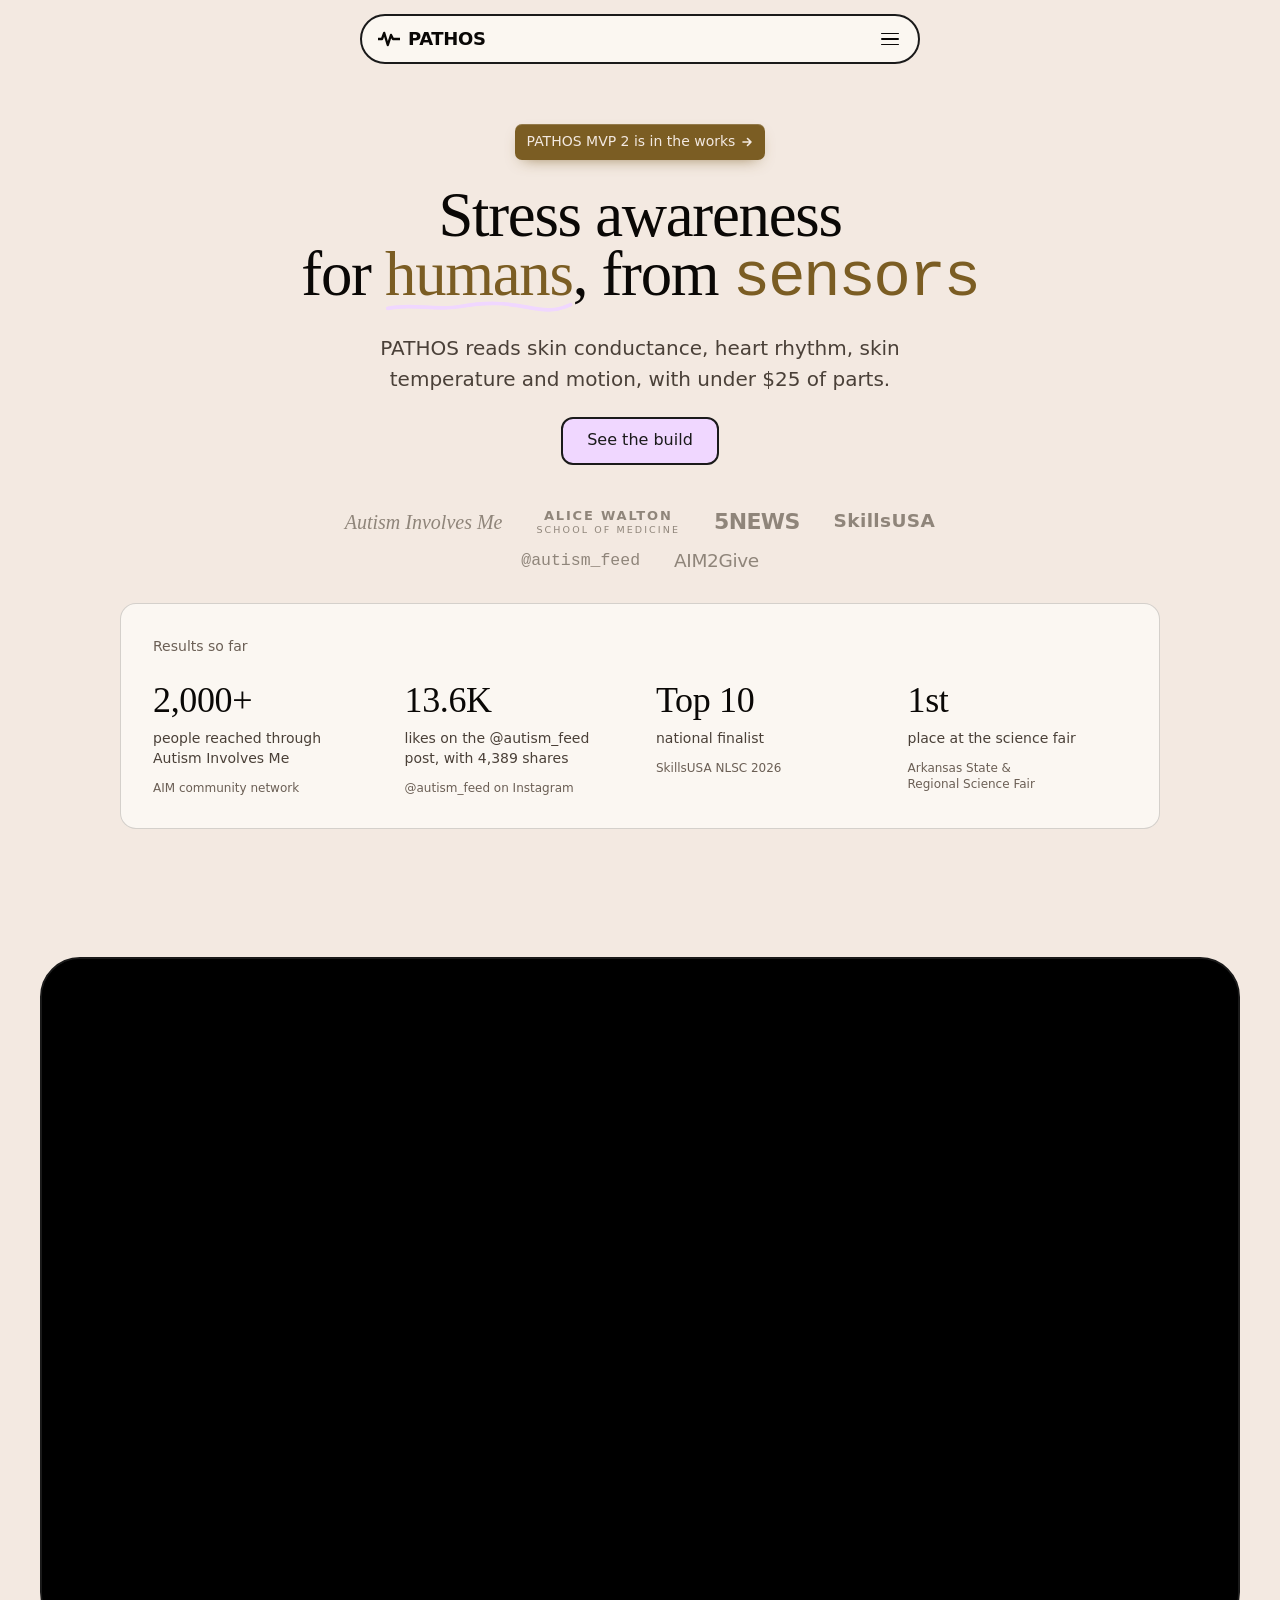
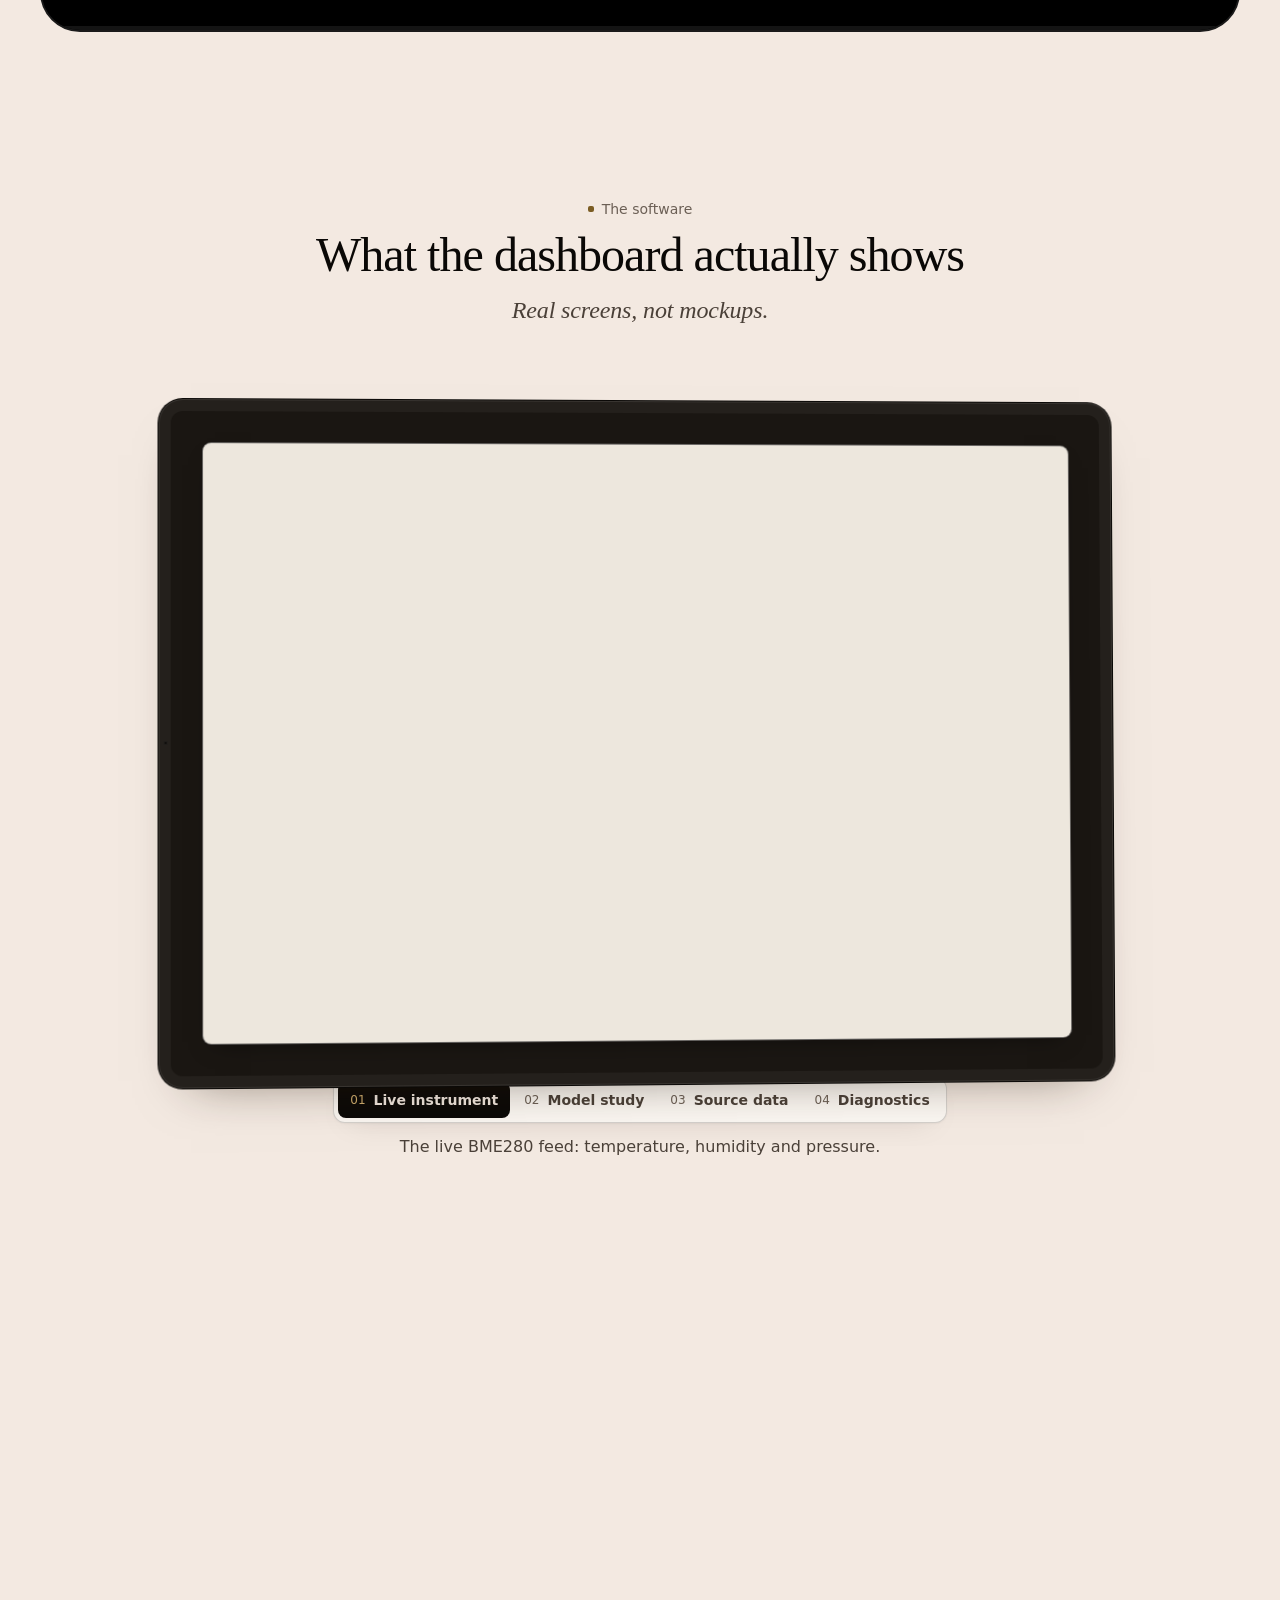
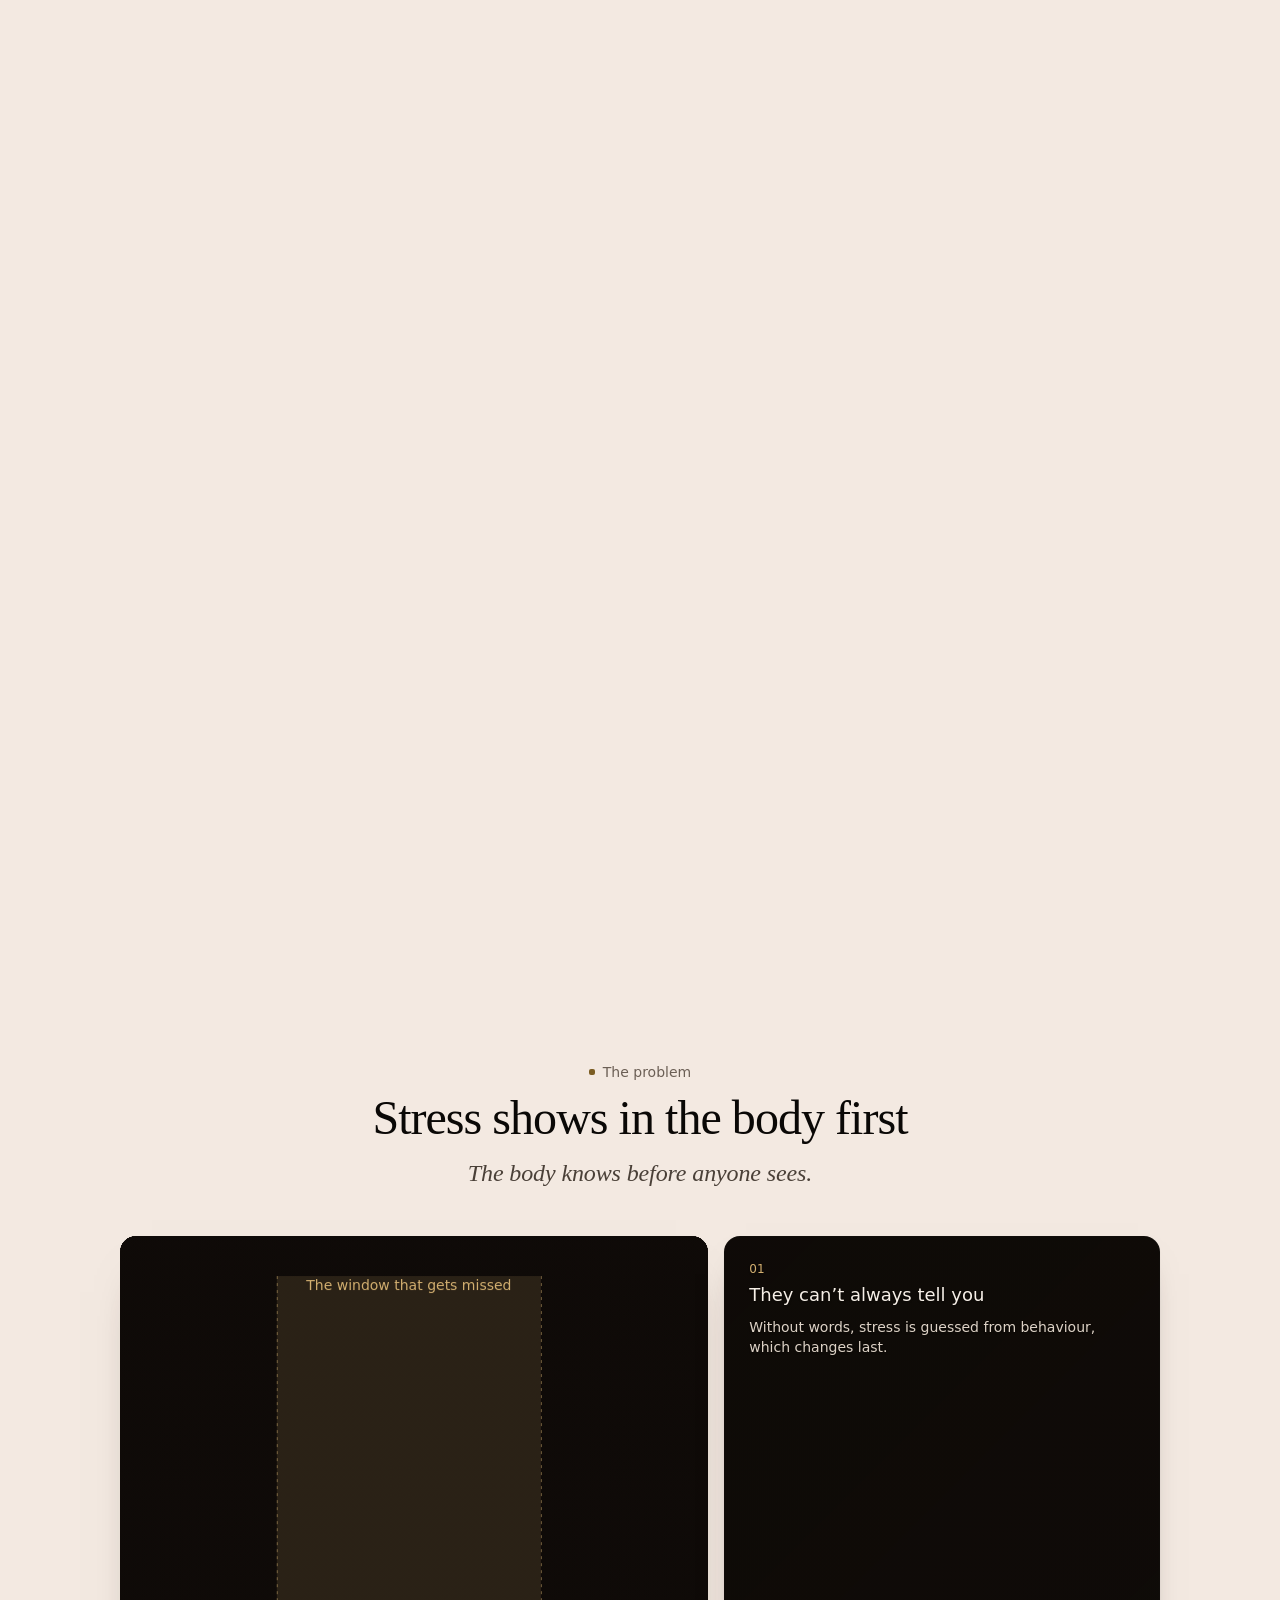
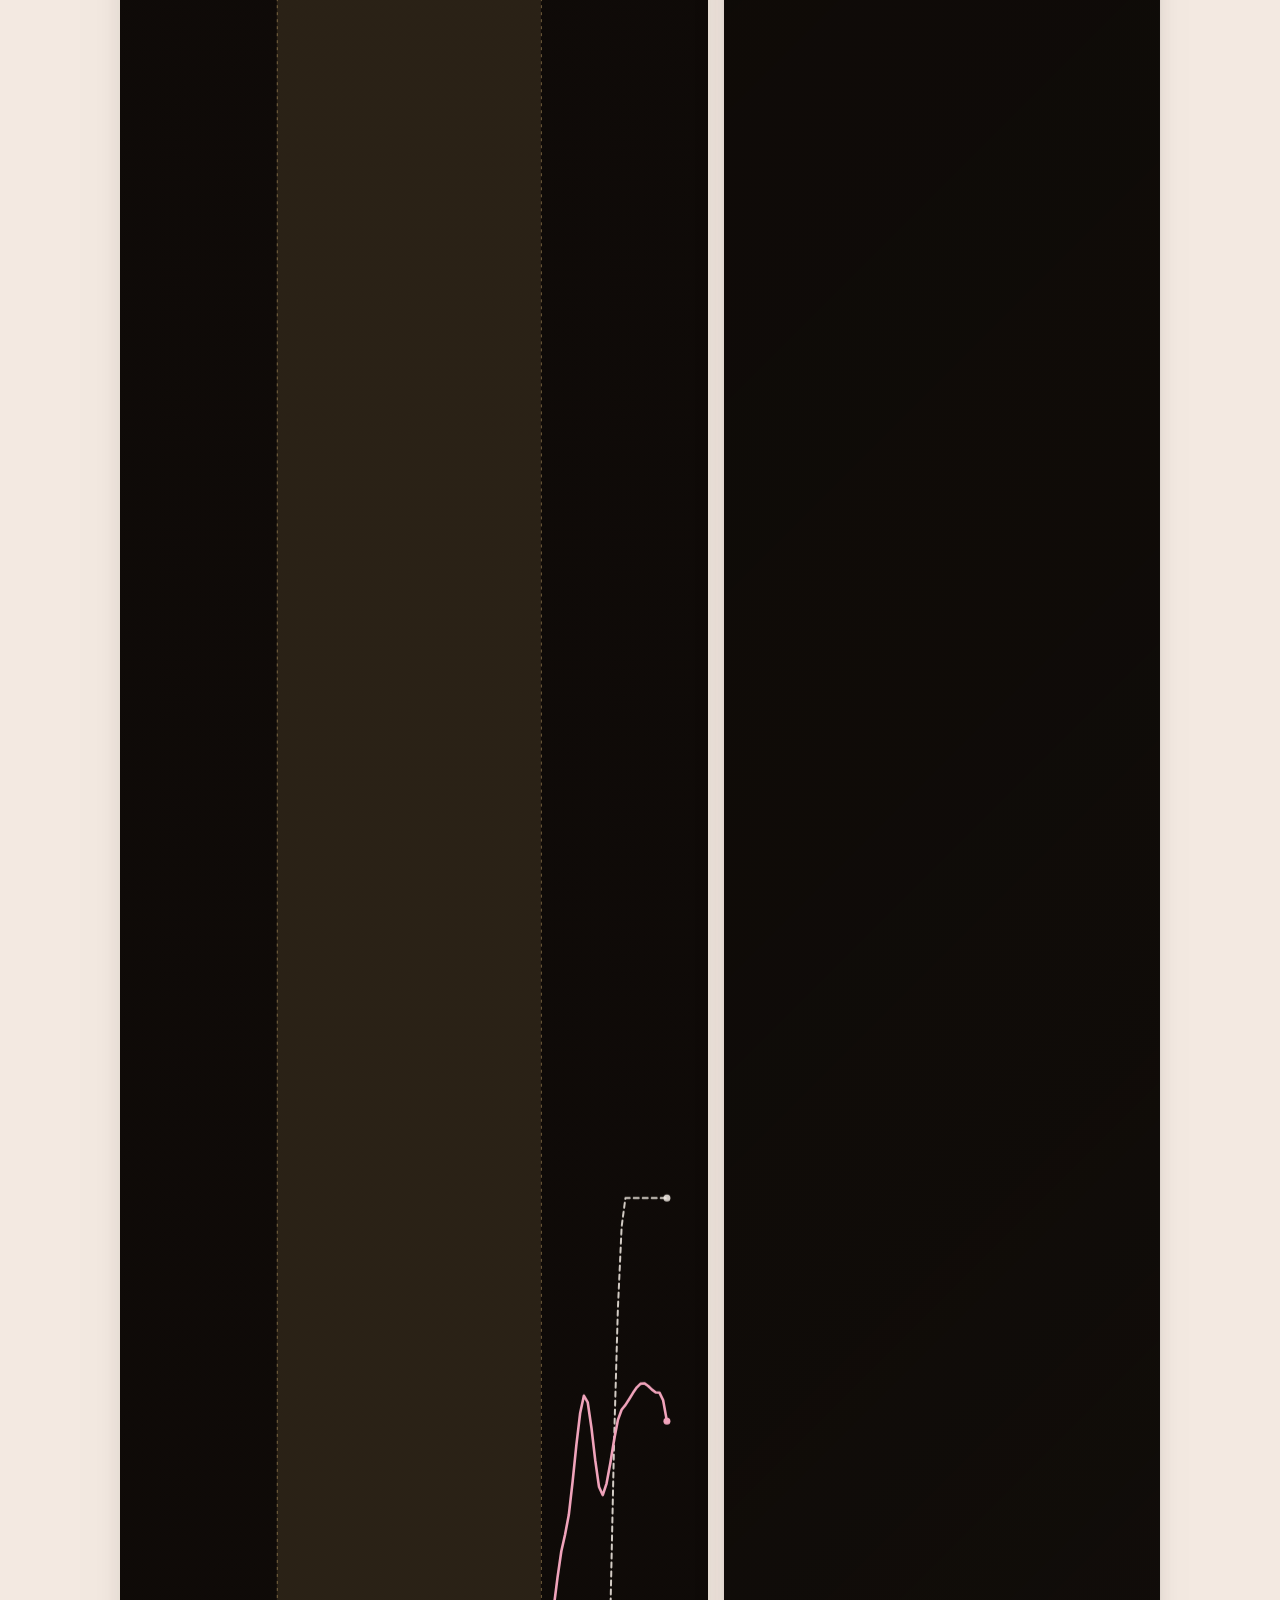
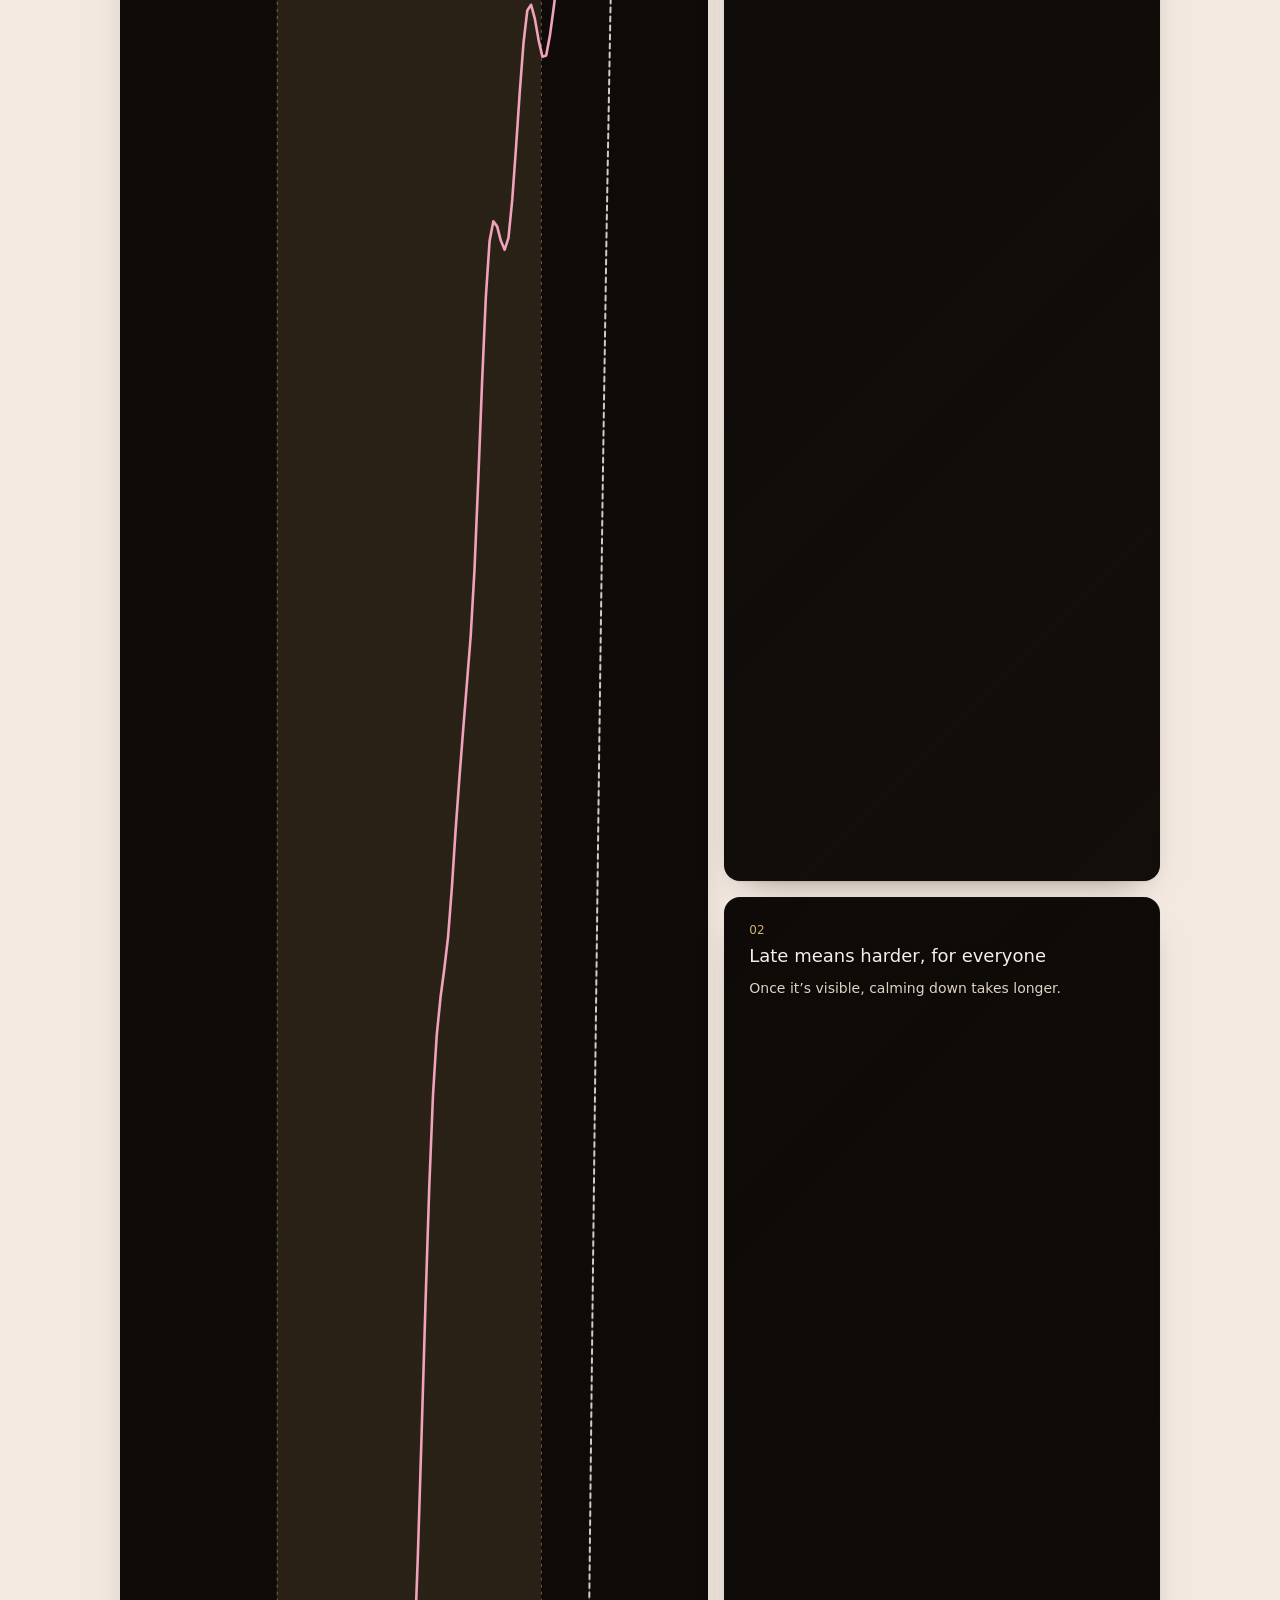
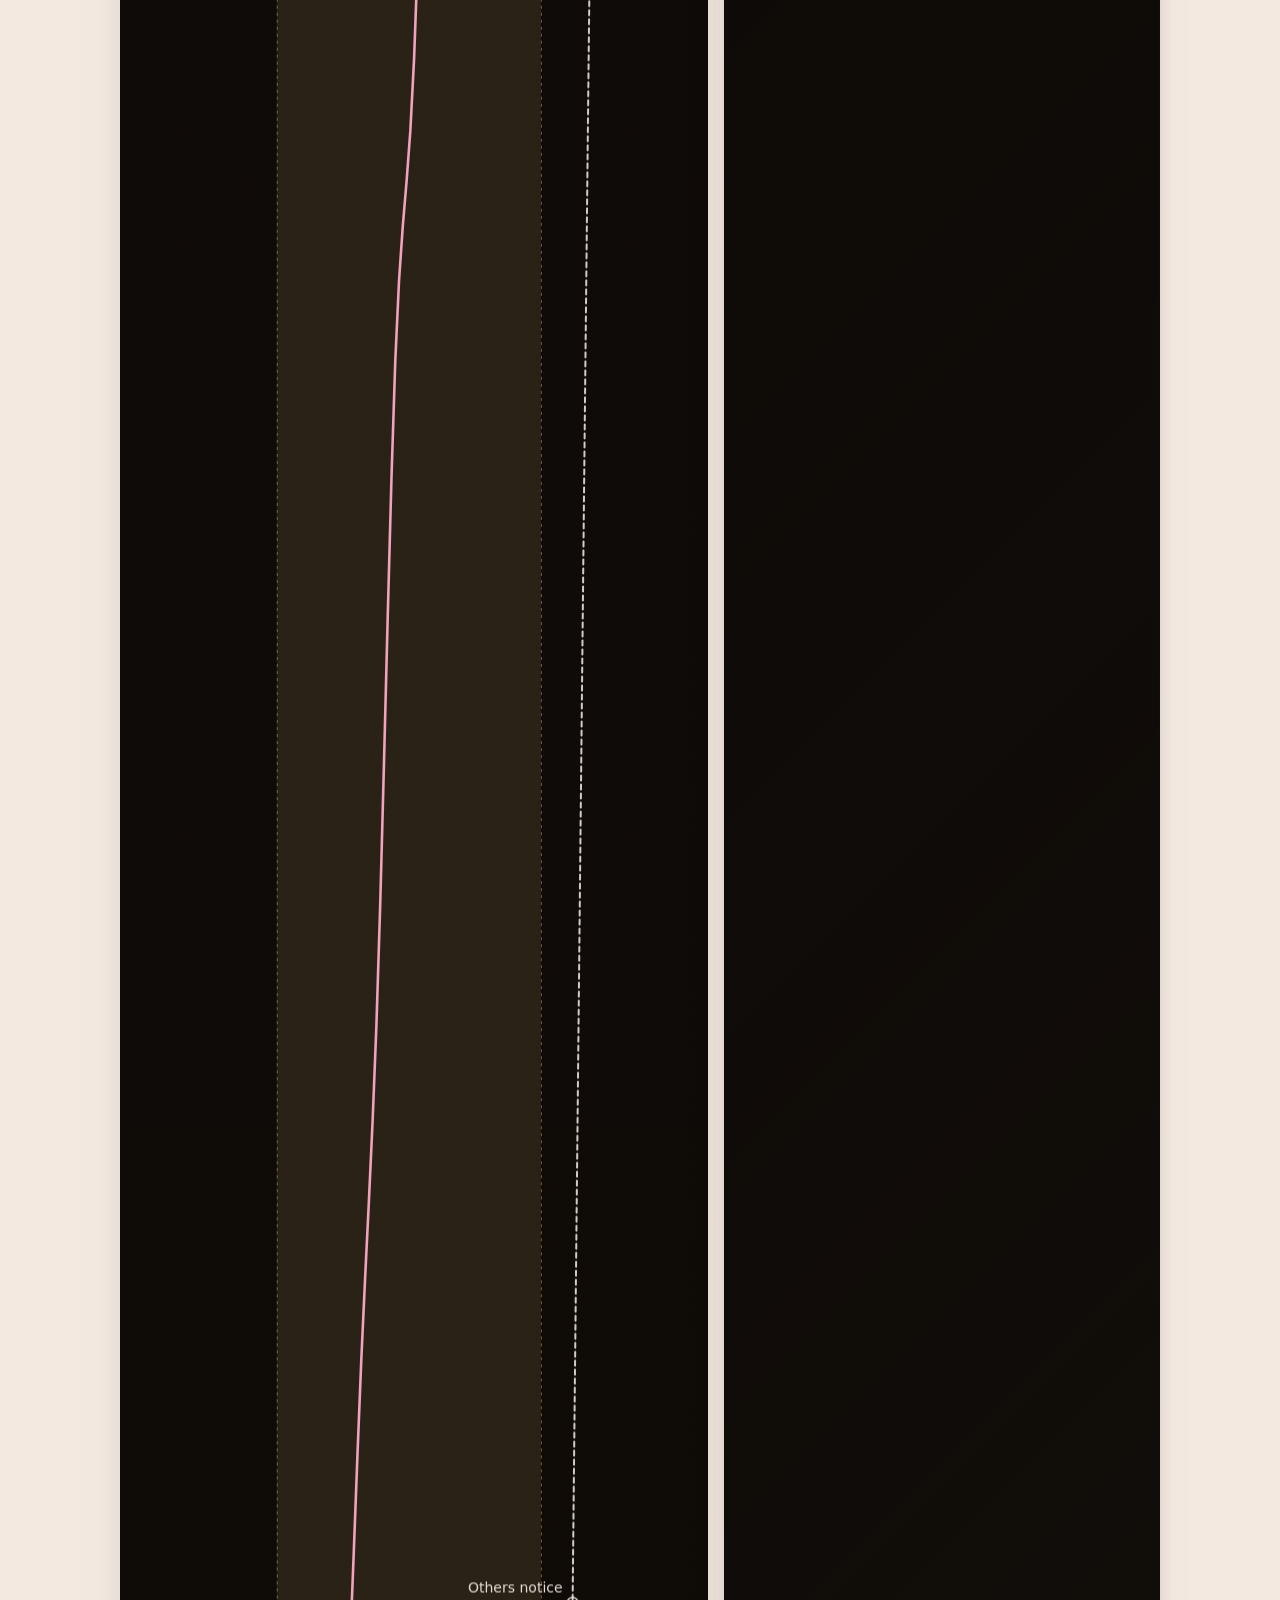
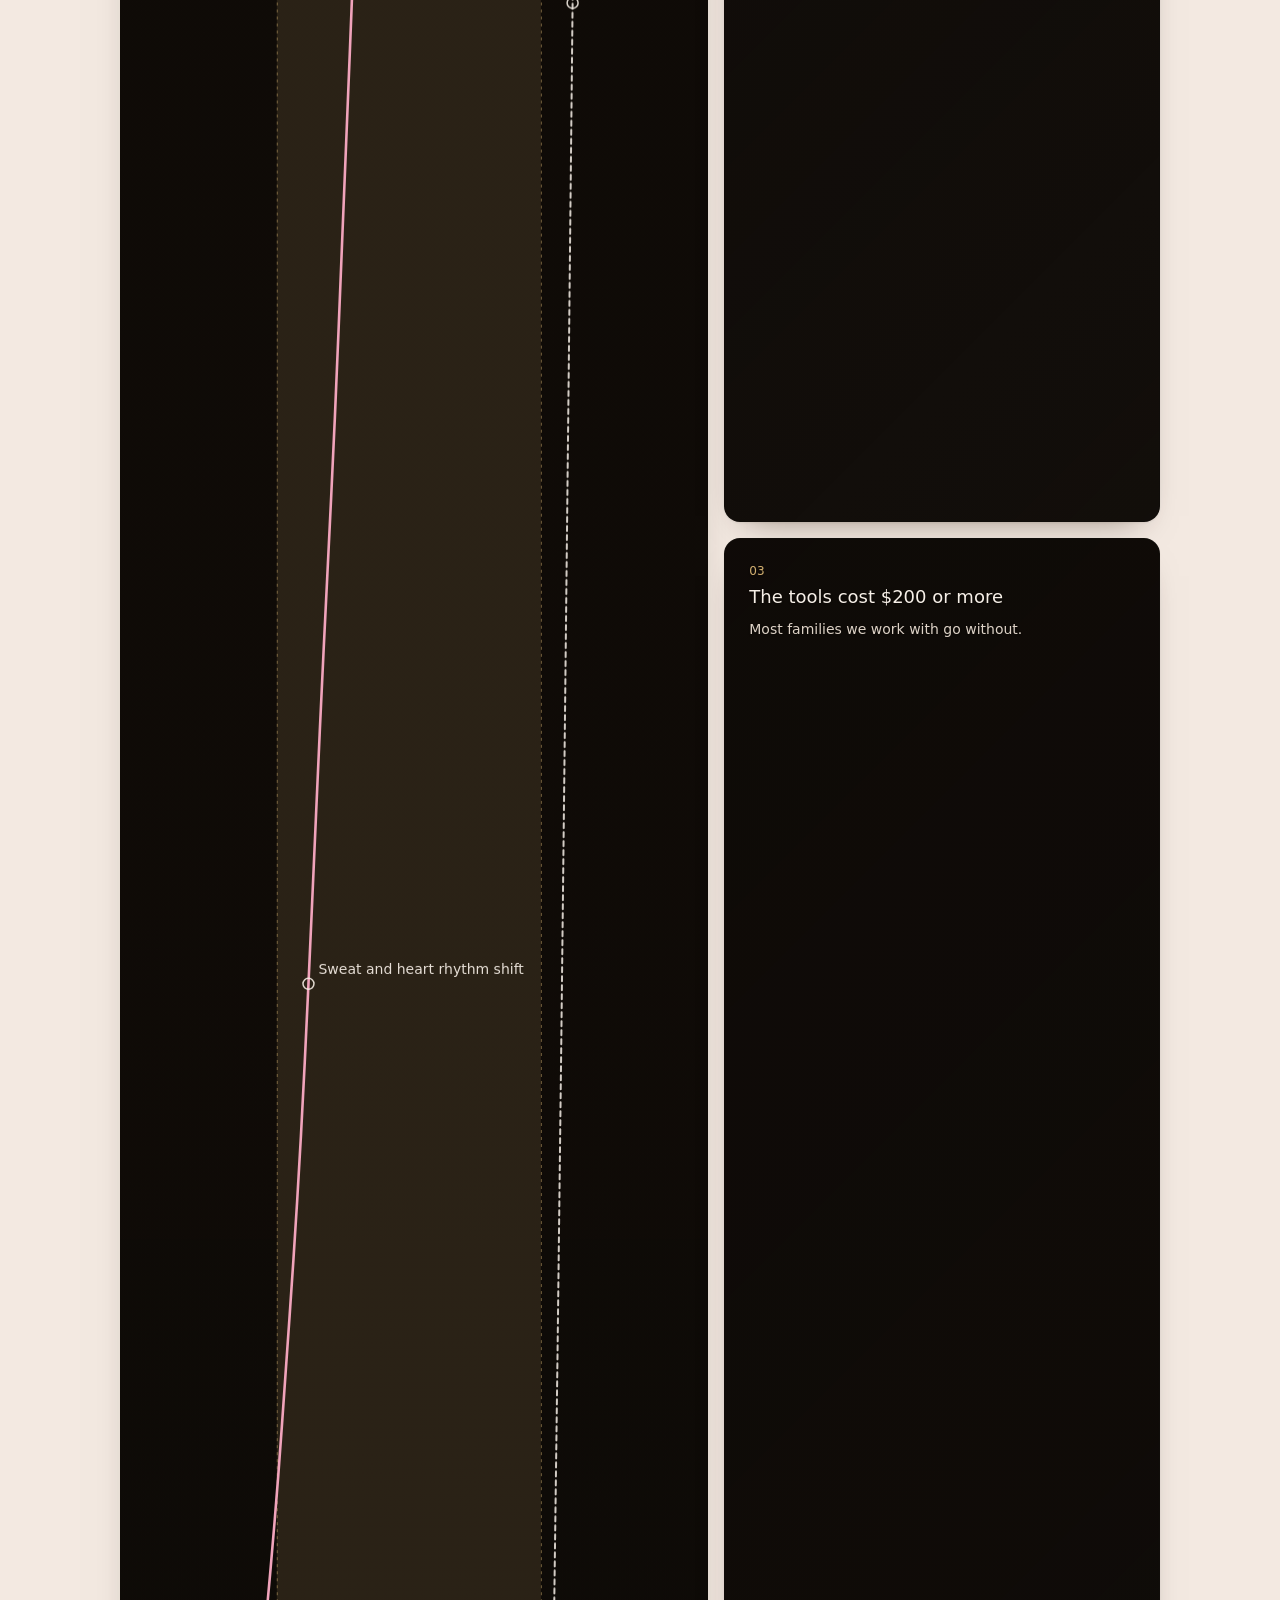
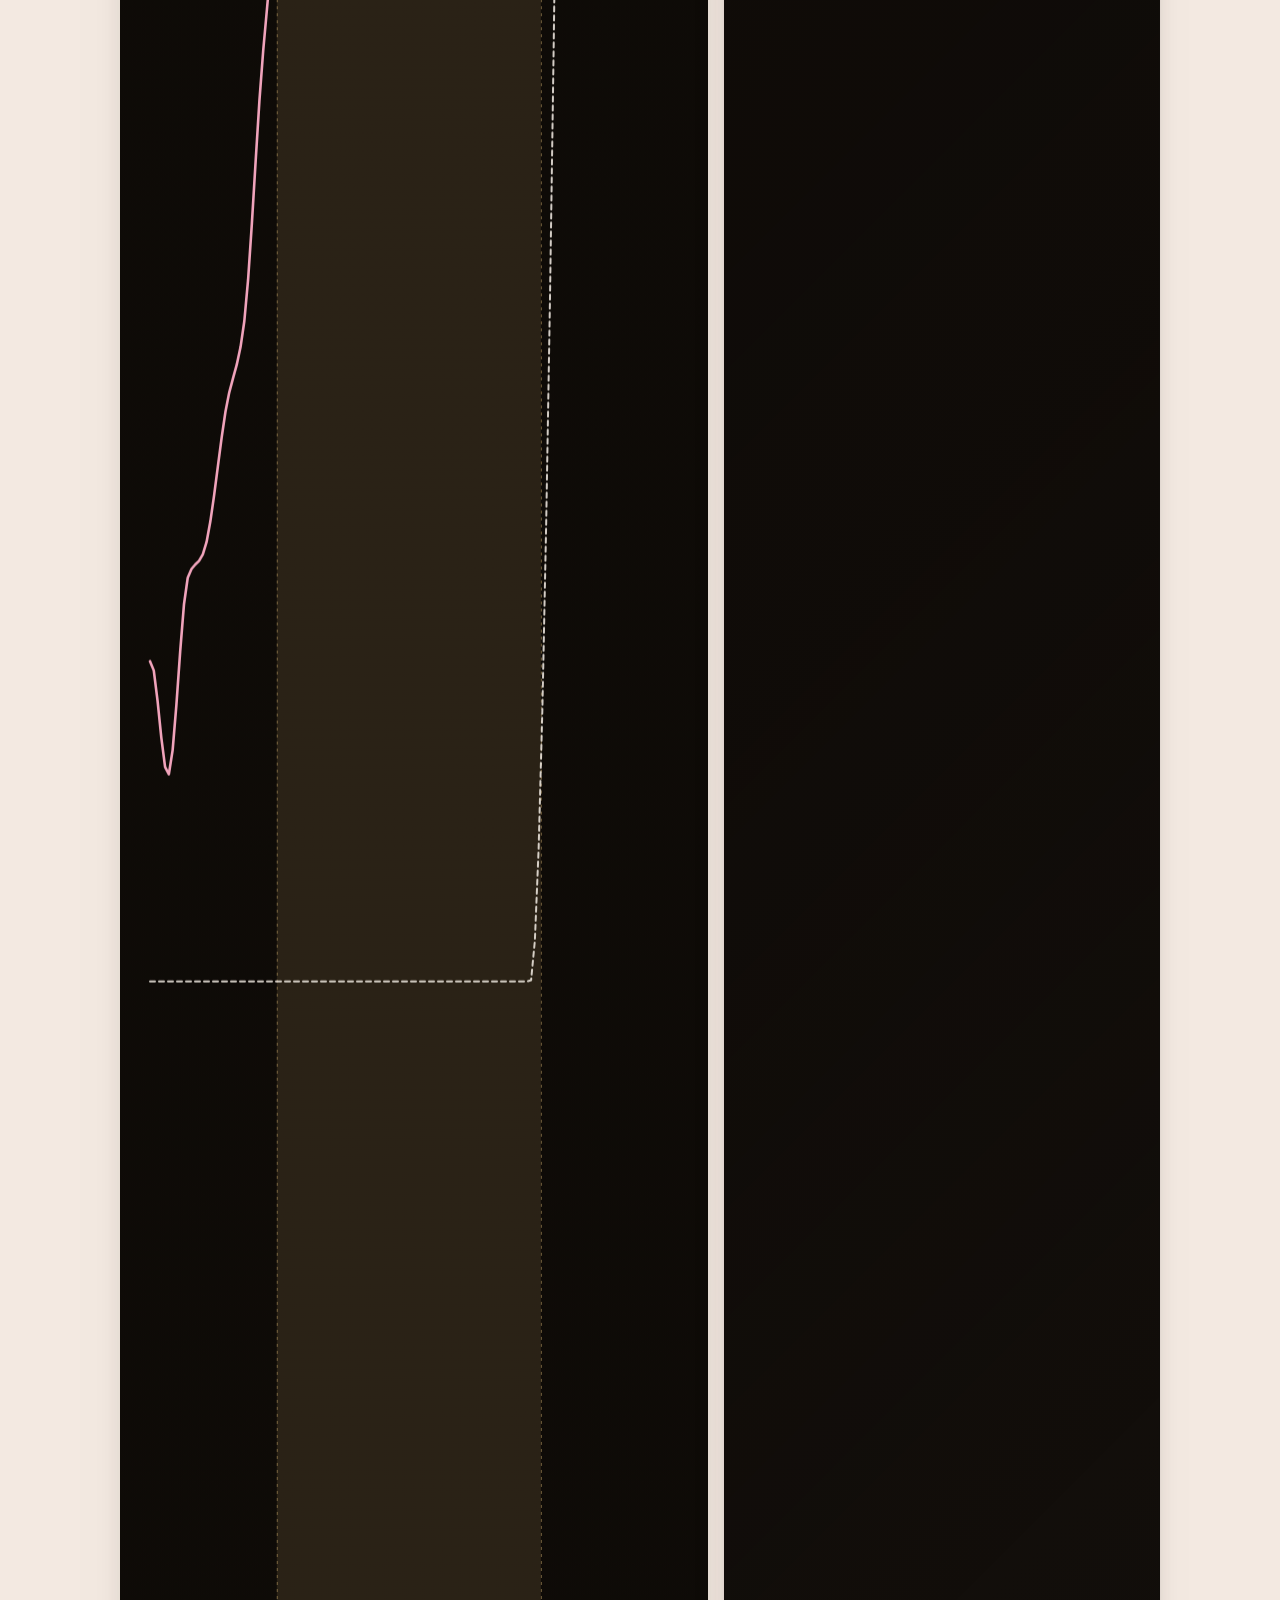
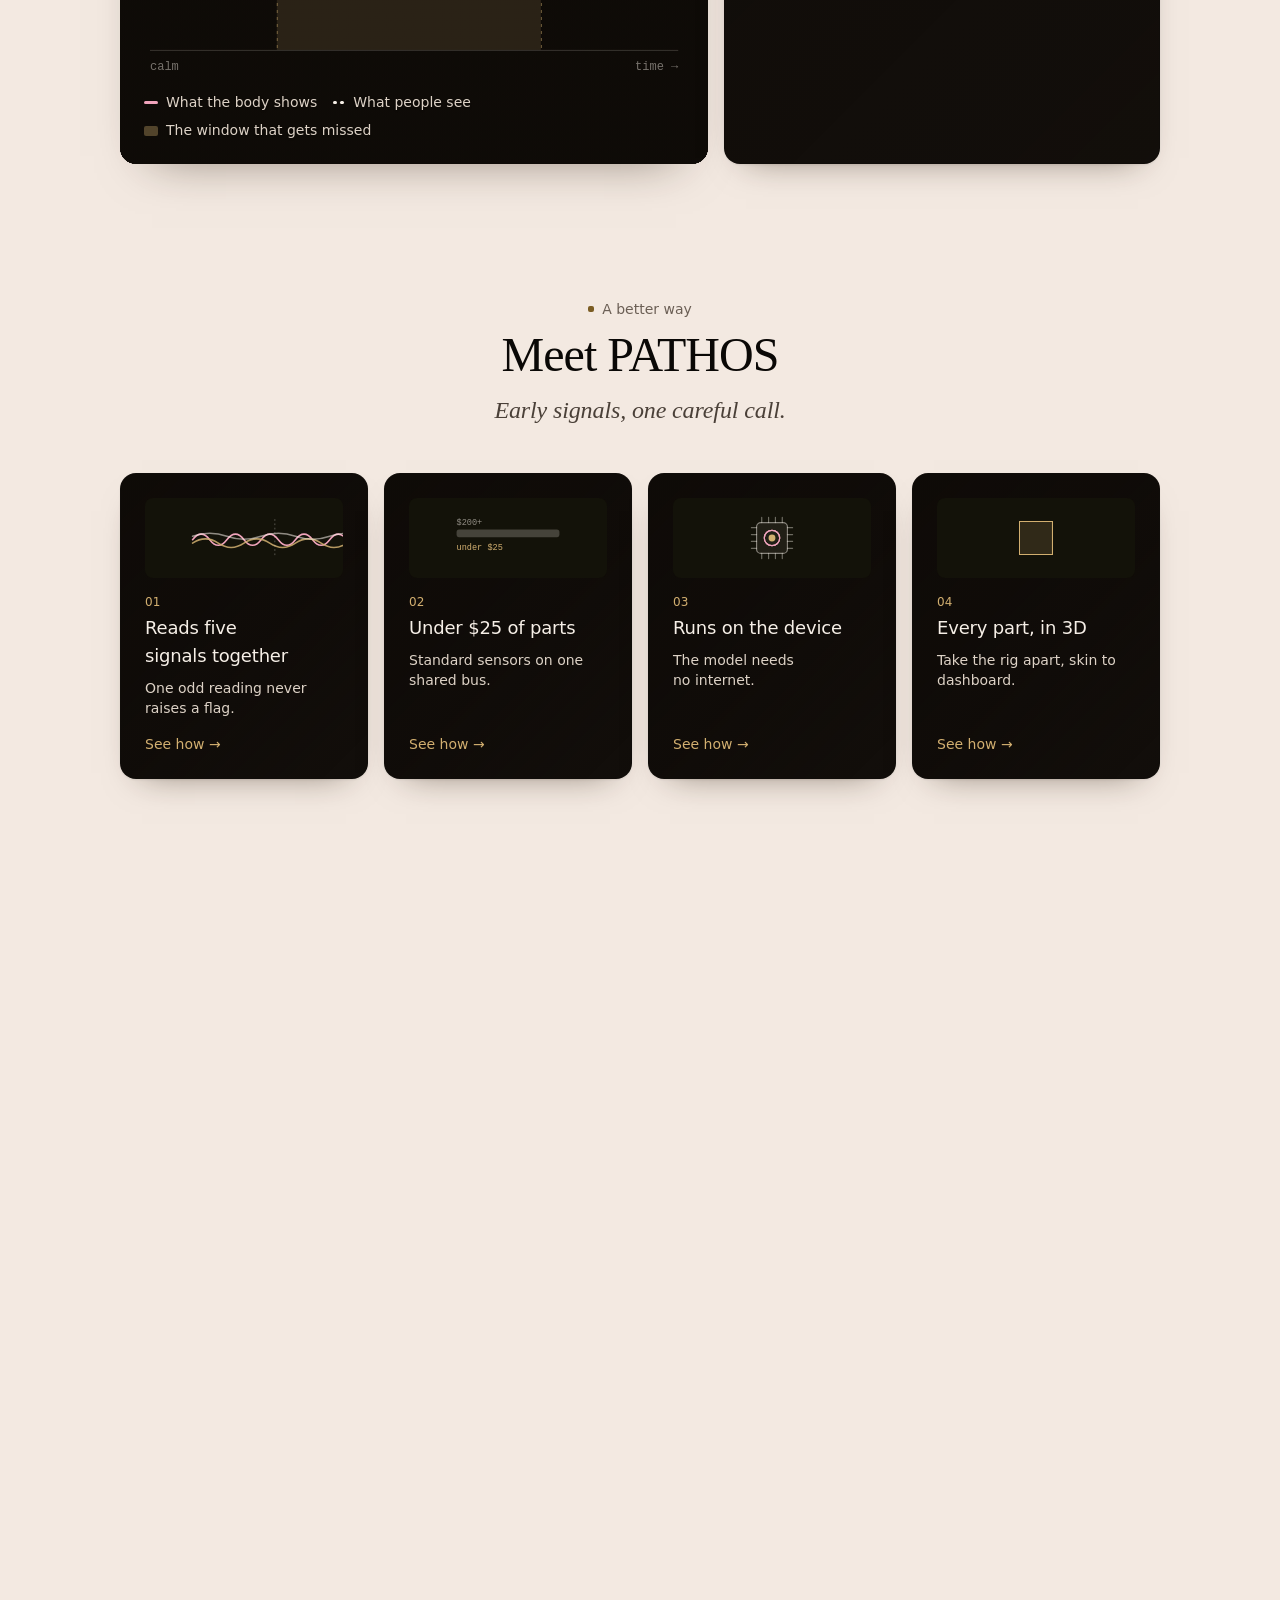
==== commit 53183e0e: "Fix the film stalling and the Instagram photo going blank (#40) * Features overview: shared heading " ====
--- a/index.html
+++ b/index.html
@@ -127,7 +127,7 @@
         <h2 class="sr-only" id="filmTitle">PATHOS in 44 seconds</h2>
         <p class="sr-only">A silent film that plays on its own. Stress builds in the body before people can say it. PATHOS senses skin conductance and temperature, streams the signals to the model and shows the result live. It cites 93.72% accuracy on the WESAD dataset with each person held out in turn, not yet measured on PATHOS hardware, and the SkillsUSA top 10 finish, then invites you to collaborate.</p>
         <div class="film-stage" id="filmStage">
-            <video class="film-video" id="filmVideo" src="assets/film/film-1080.mp4" poster="assets/film/stills/p-00.webp" muted loop playsinline preload="none" disablepictureinpicture disableremoteplayback></video>
+            <video class="film-video" id="filmVideo" src="assets/film/film-1080.mp4?v=2" poster="assets/film/stills/p-00.webp" autoplay muted loop playsinline preload="auto" disablepictureinpicture disableremoteplayback></video>
             <div class="film-scrub" aria-hidden="true"><span id="filmScrub"></span></div>
         </div>
     </section>
--- a/styles.css
+++ b/styles.css
@@ -340,8 +340,10 @@
   transition: transform 0.35s var(--ease), box-shadow 0.35s var(--ease);
 }
 .shot:hover { transform: translateY(-3px); box-shadow: 0 18px 40px -20px rgba(40,25,10,0.4); }
-.shot img { width: 100%; aspect-ratio: 4 / 5; object-fit: cover; opacity: 0; transform: scale(1.03); transition: opacity 0.6s var(--ease), transform 0.9s var(--ease); }
+.shot img { width: 100%; aspect-ratio: 4 / 5; object-fit: cover; transition: opacity 0.6s var(--ease), transform 0.9s var(--ease); }
 .shot img.loaded { opacity: 1; transform: none; }
+.shot img.fade-in { animation: img-in 0.6s var(--ease) both; }
+@keyframes img-in { from { opacity: 0; transform: scale(1.03); } to { opacity: 1; transform: none; } }
 .shot--portrait img { aspect-ratio: 952 / 1652; max-height: 520px; object-position: top; }
 .shot-caption { display: block; padding: 12px 14px 14px; }
 .shot-caption-text strong { display: block; font-size: 14px; font-weight: 500; color: var(--ink); }
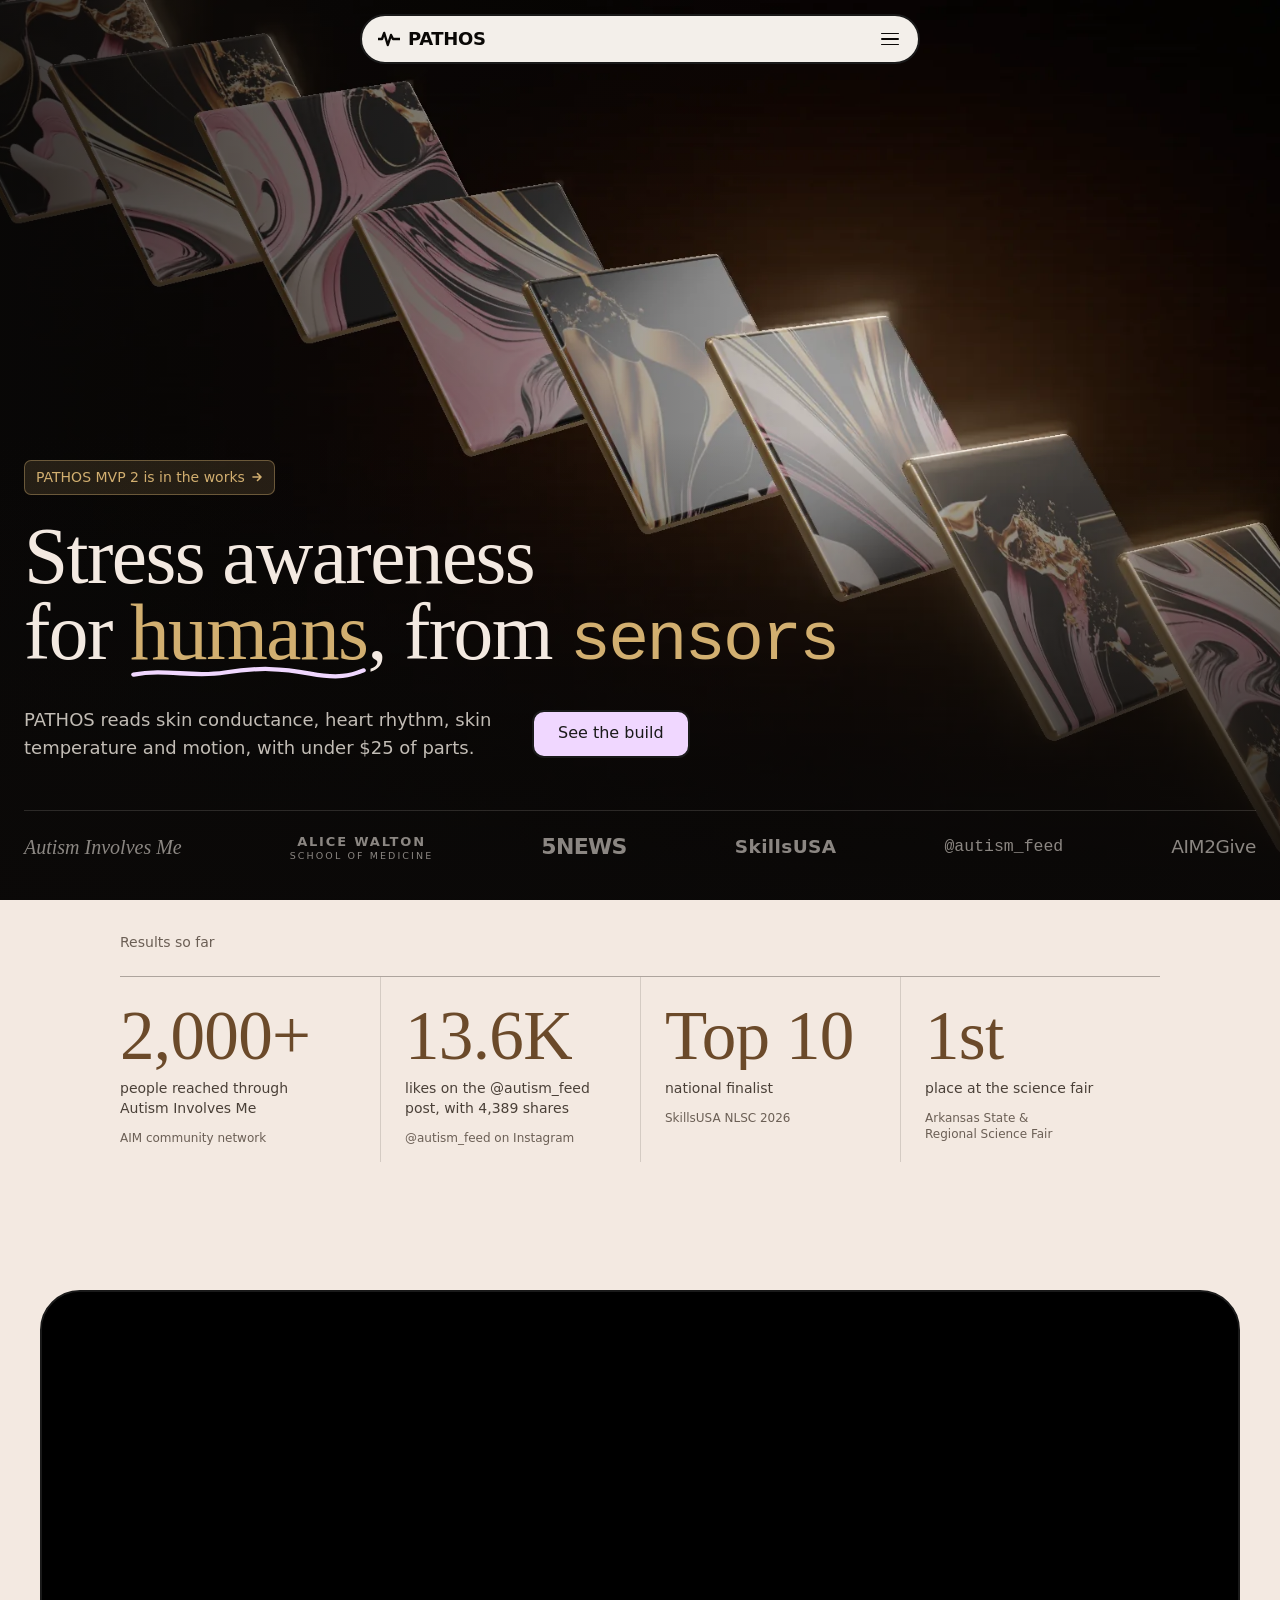
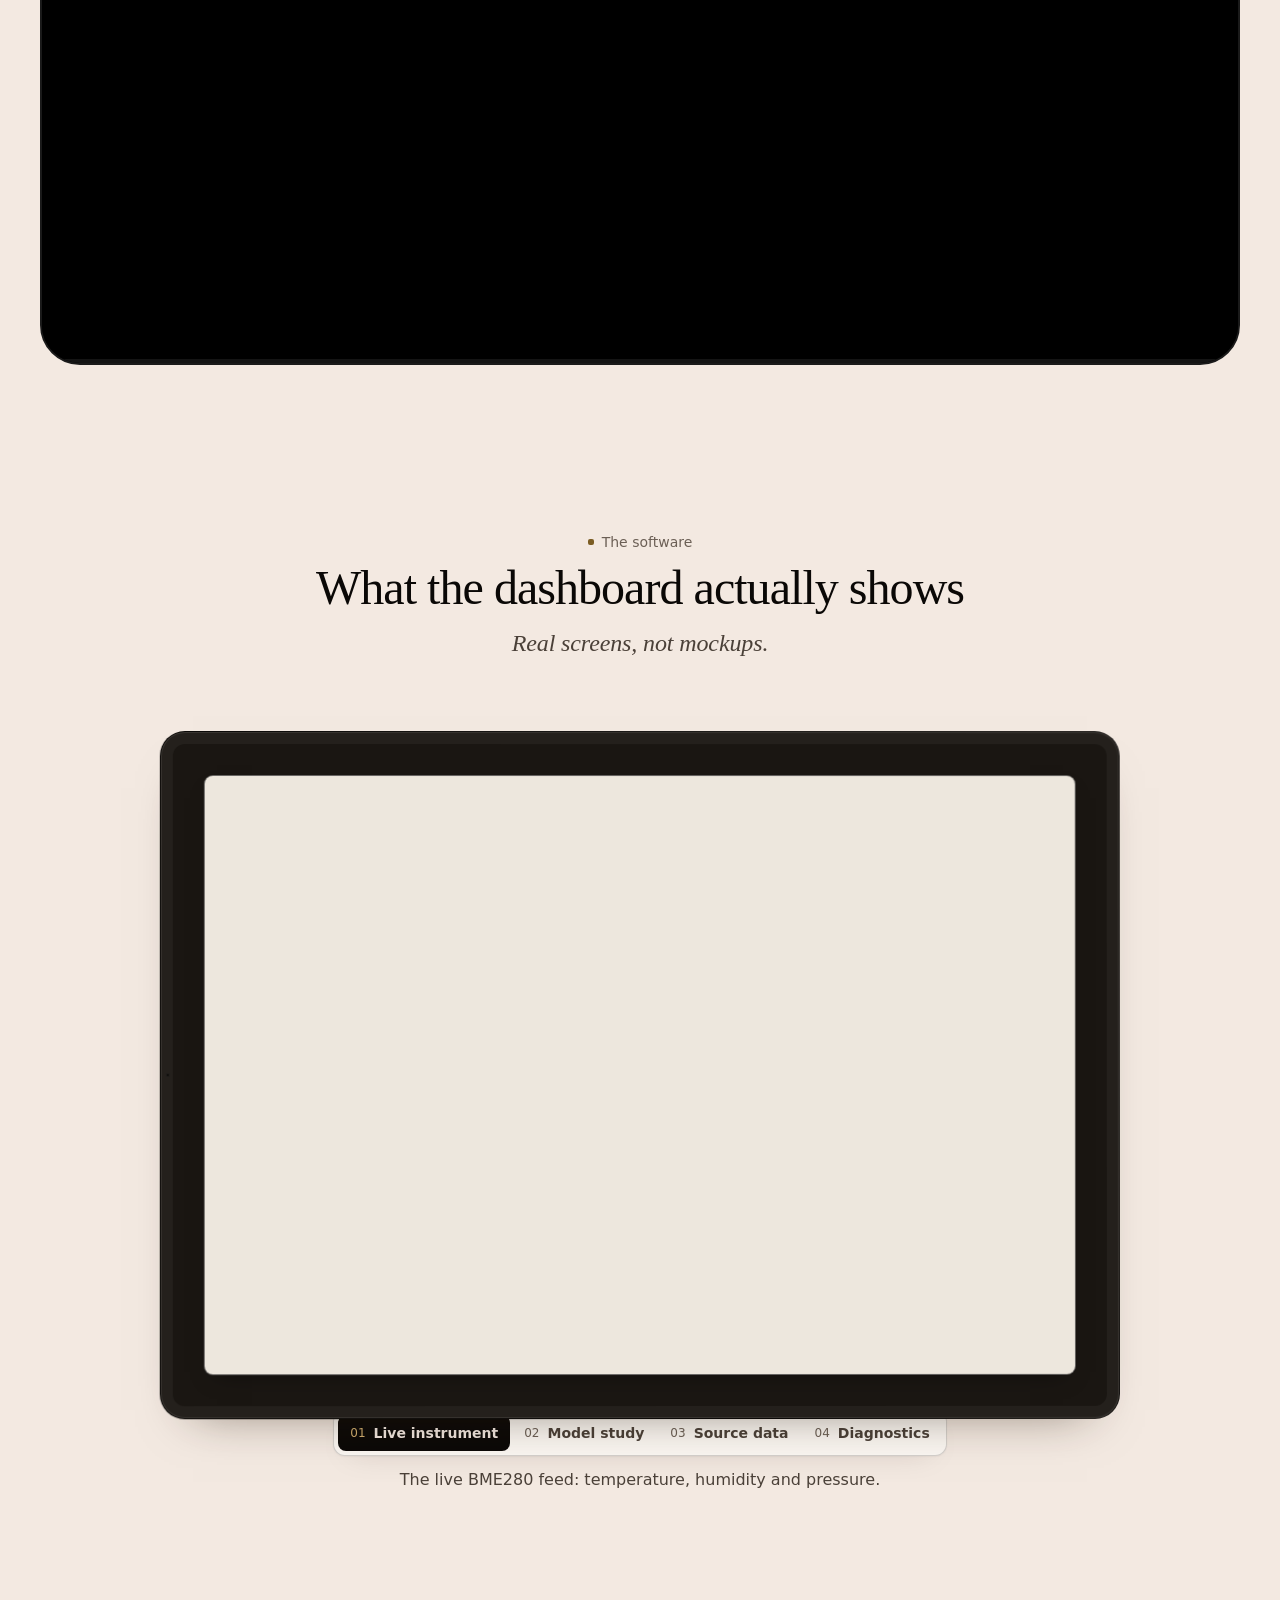
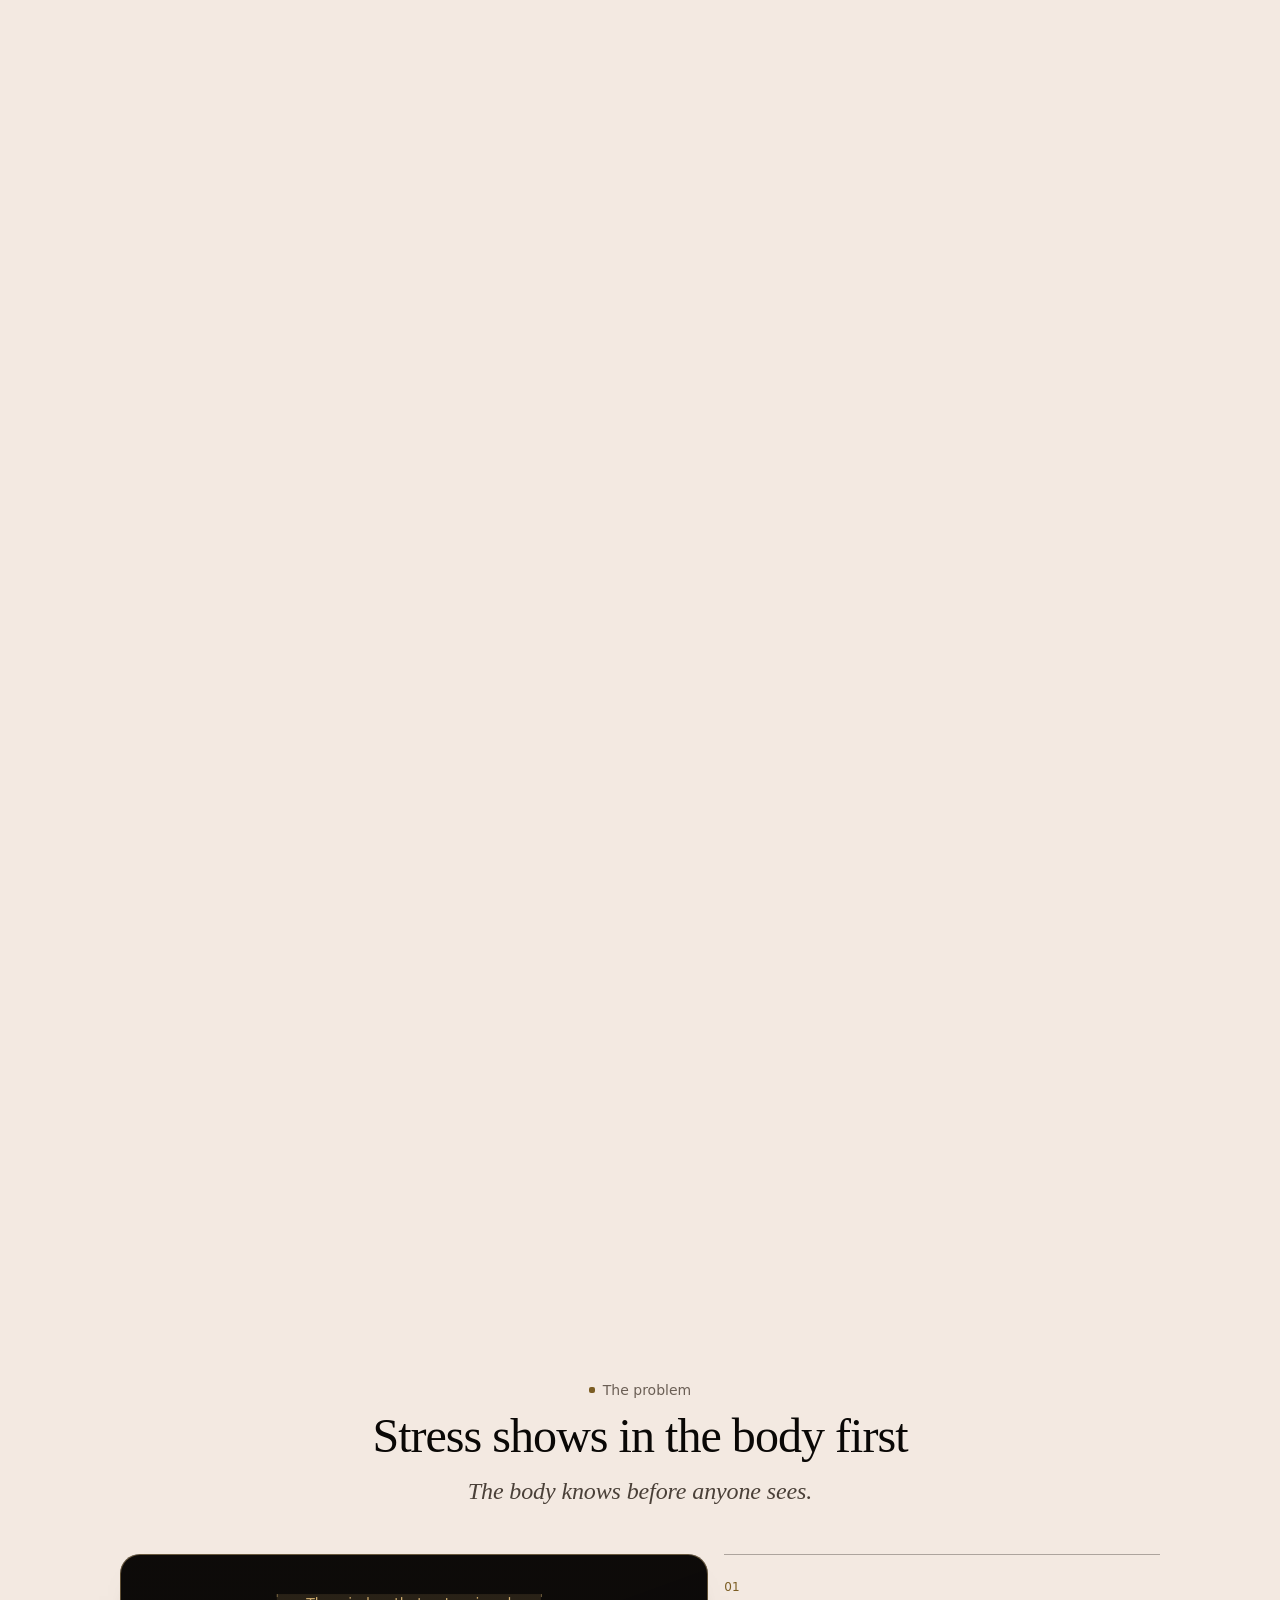
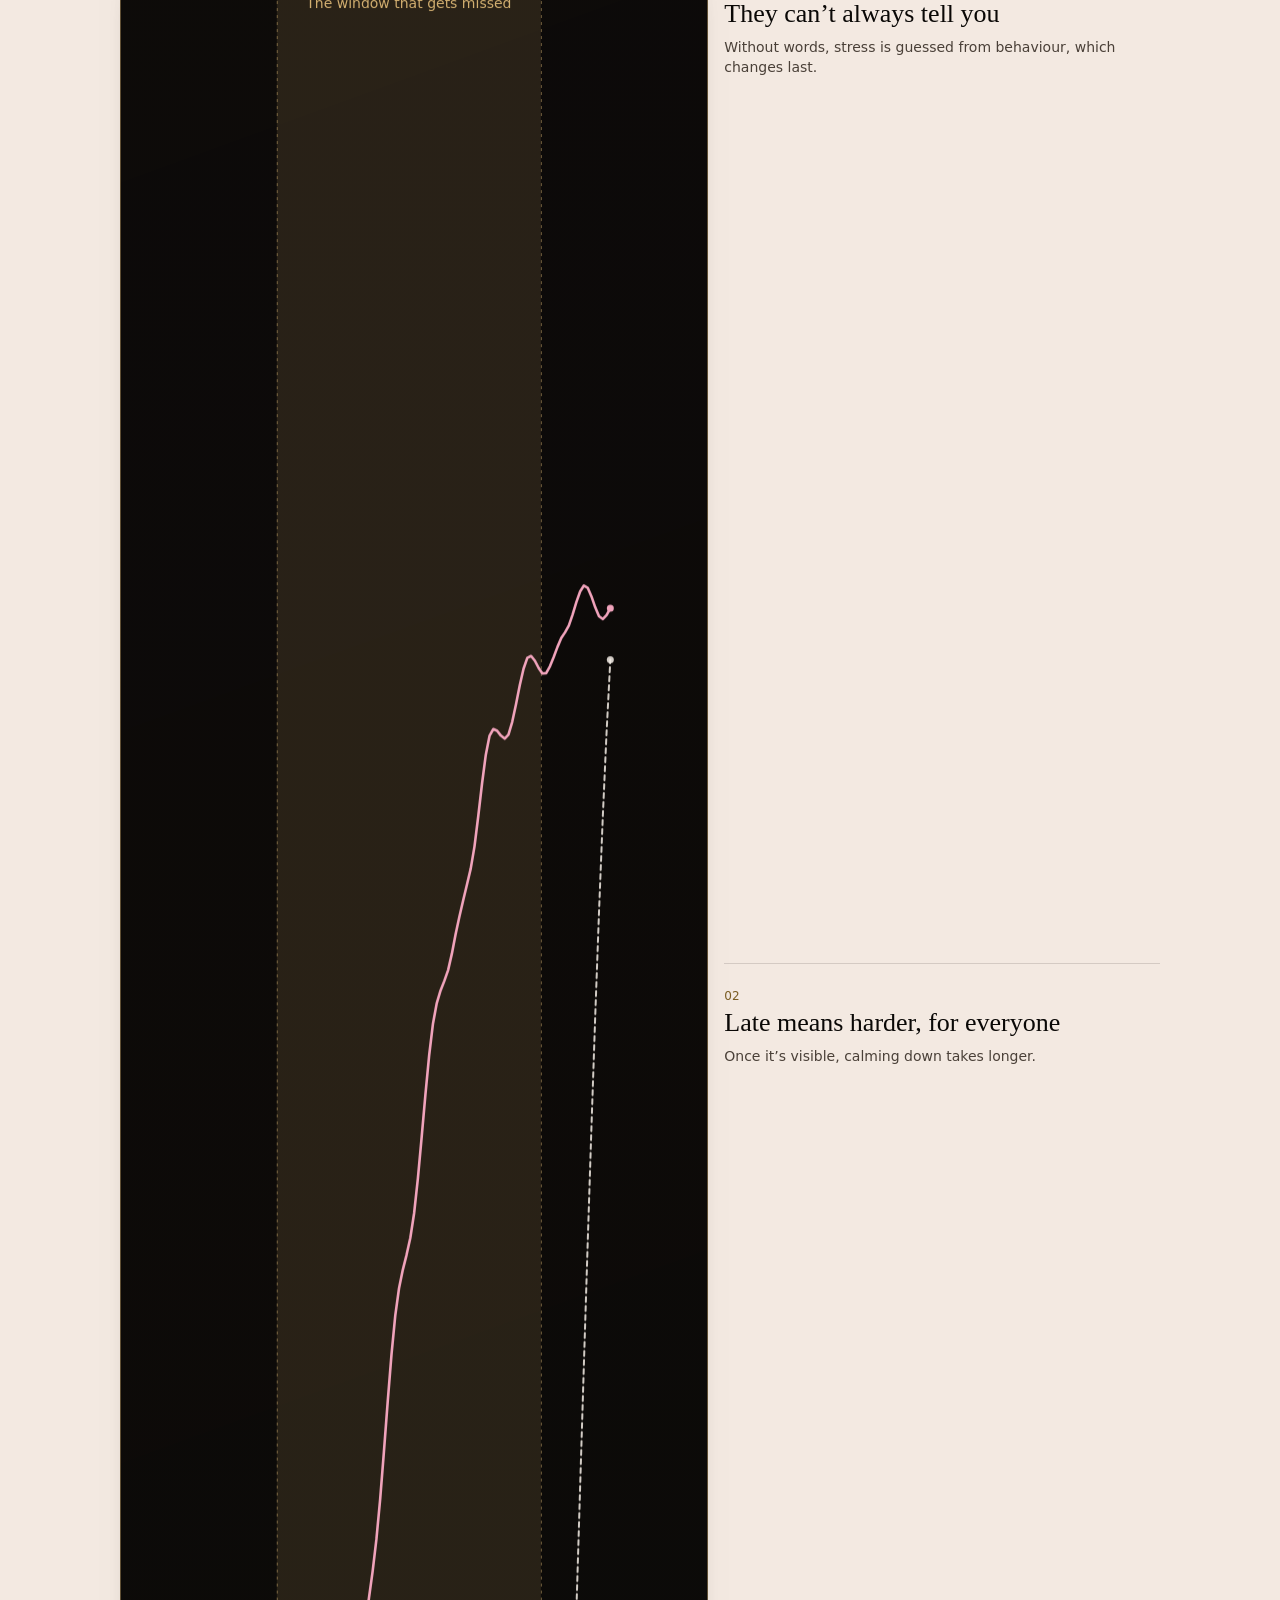
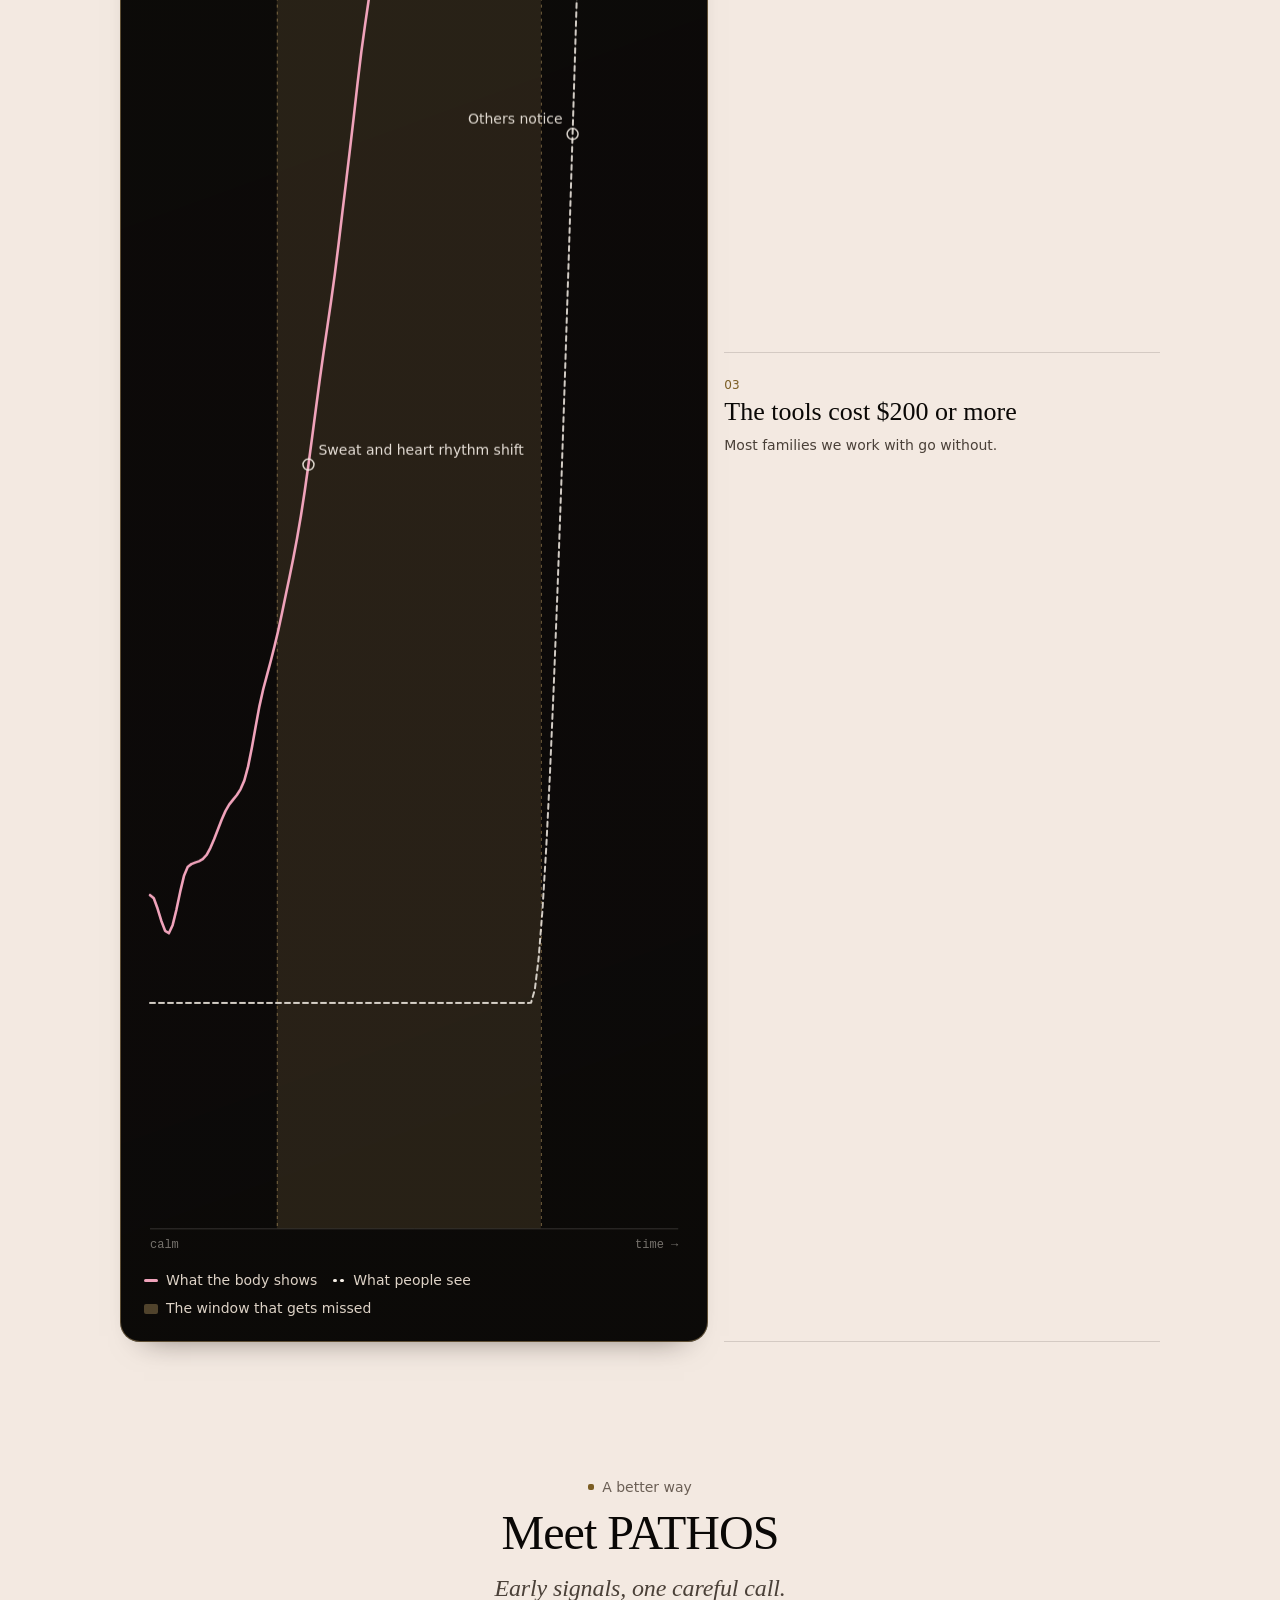
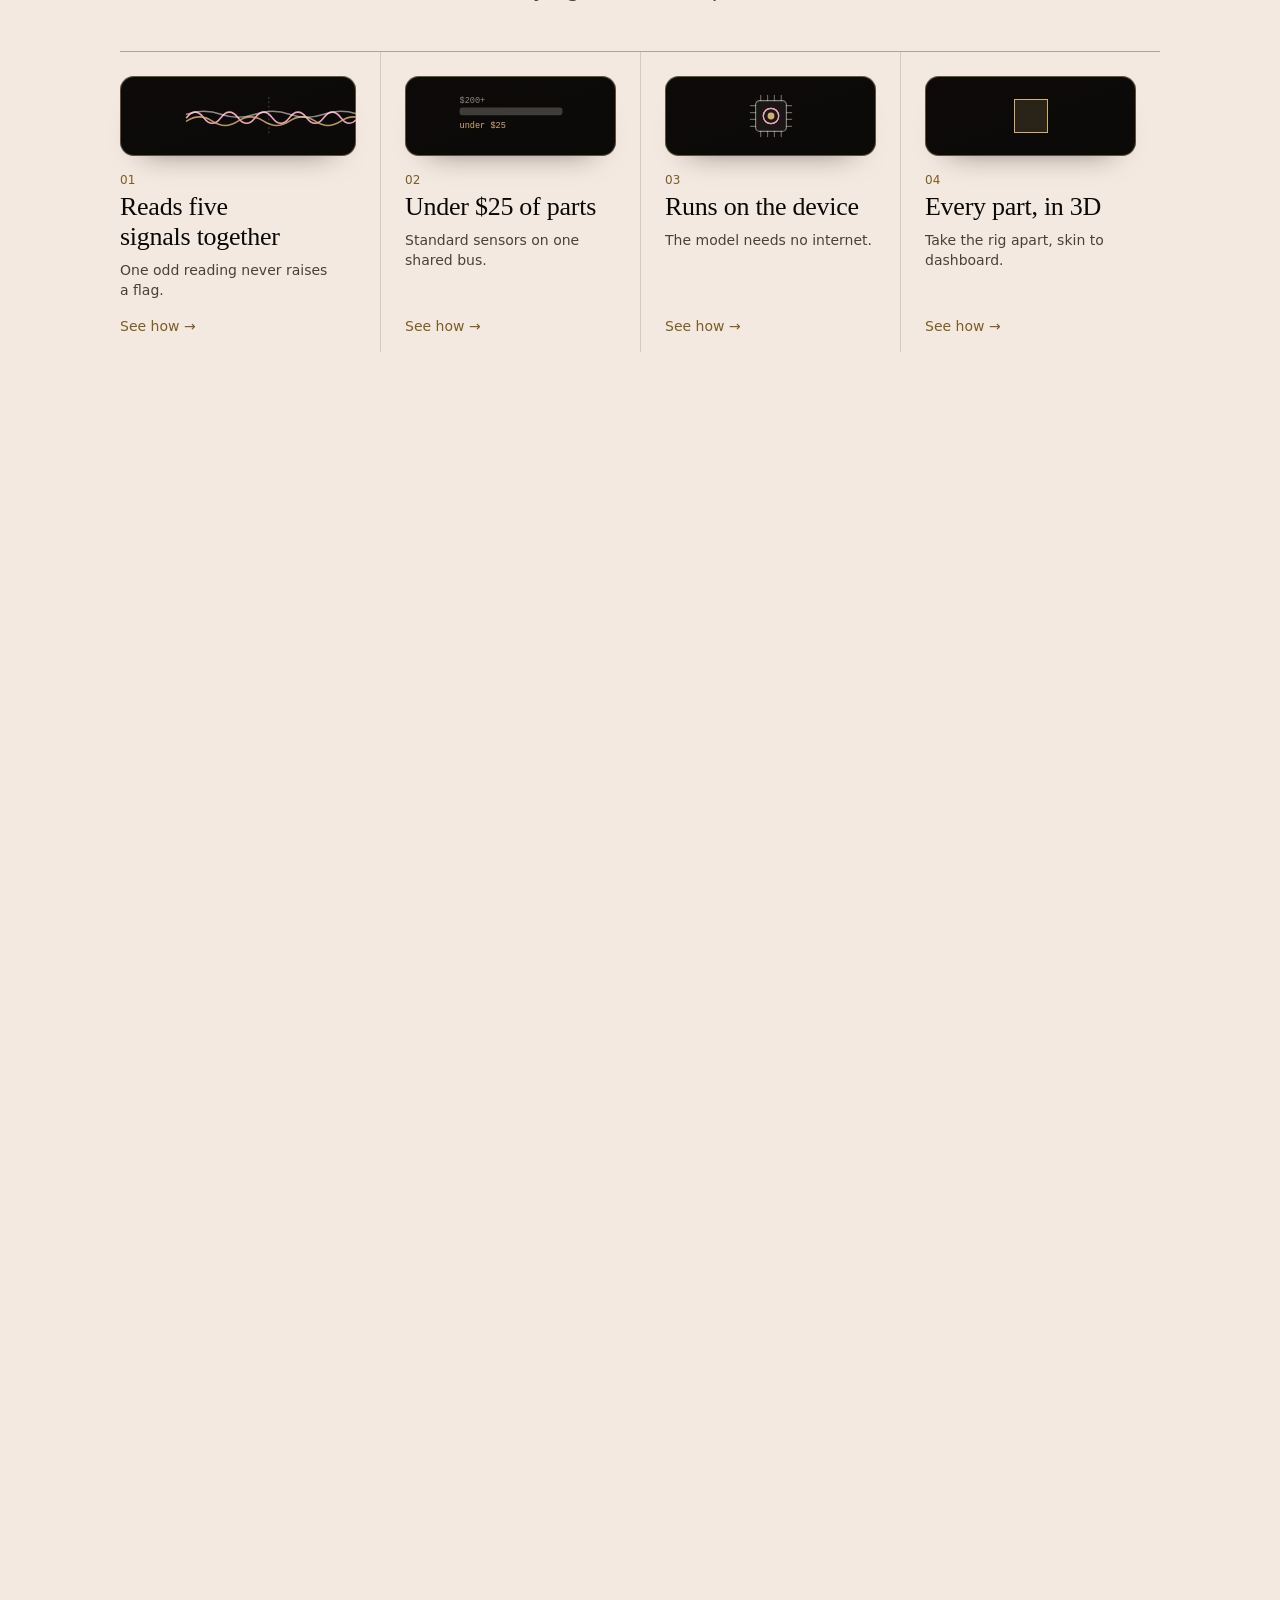
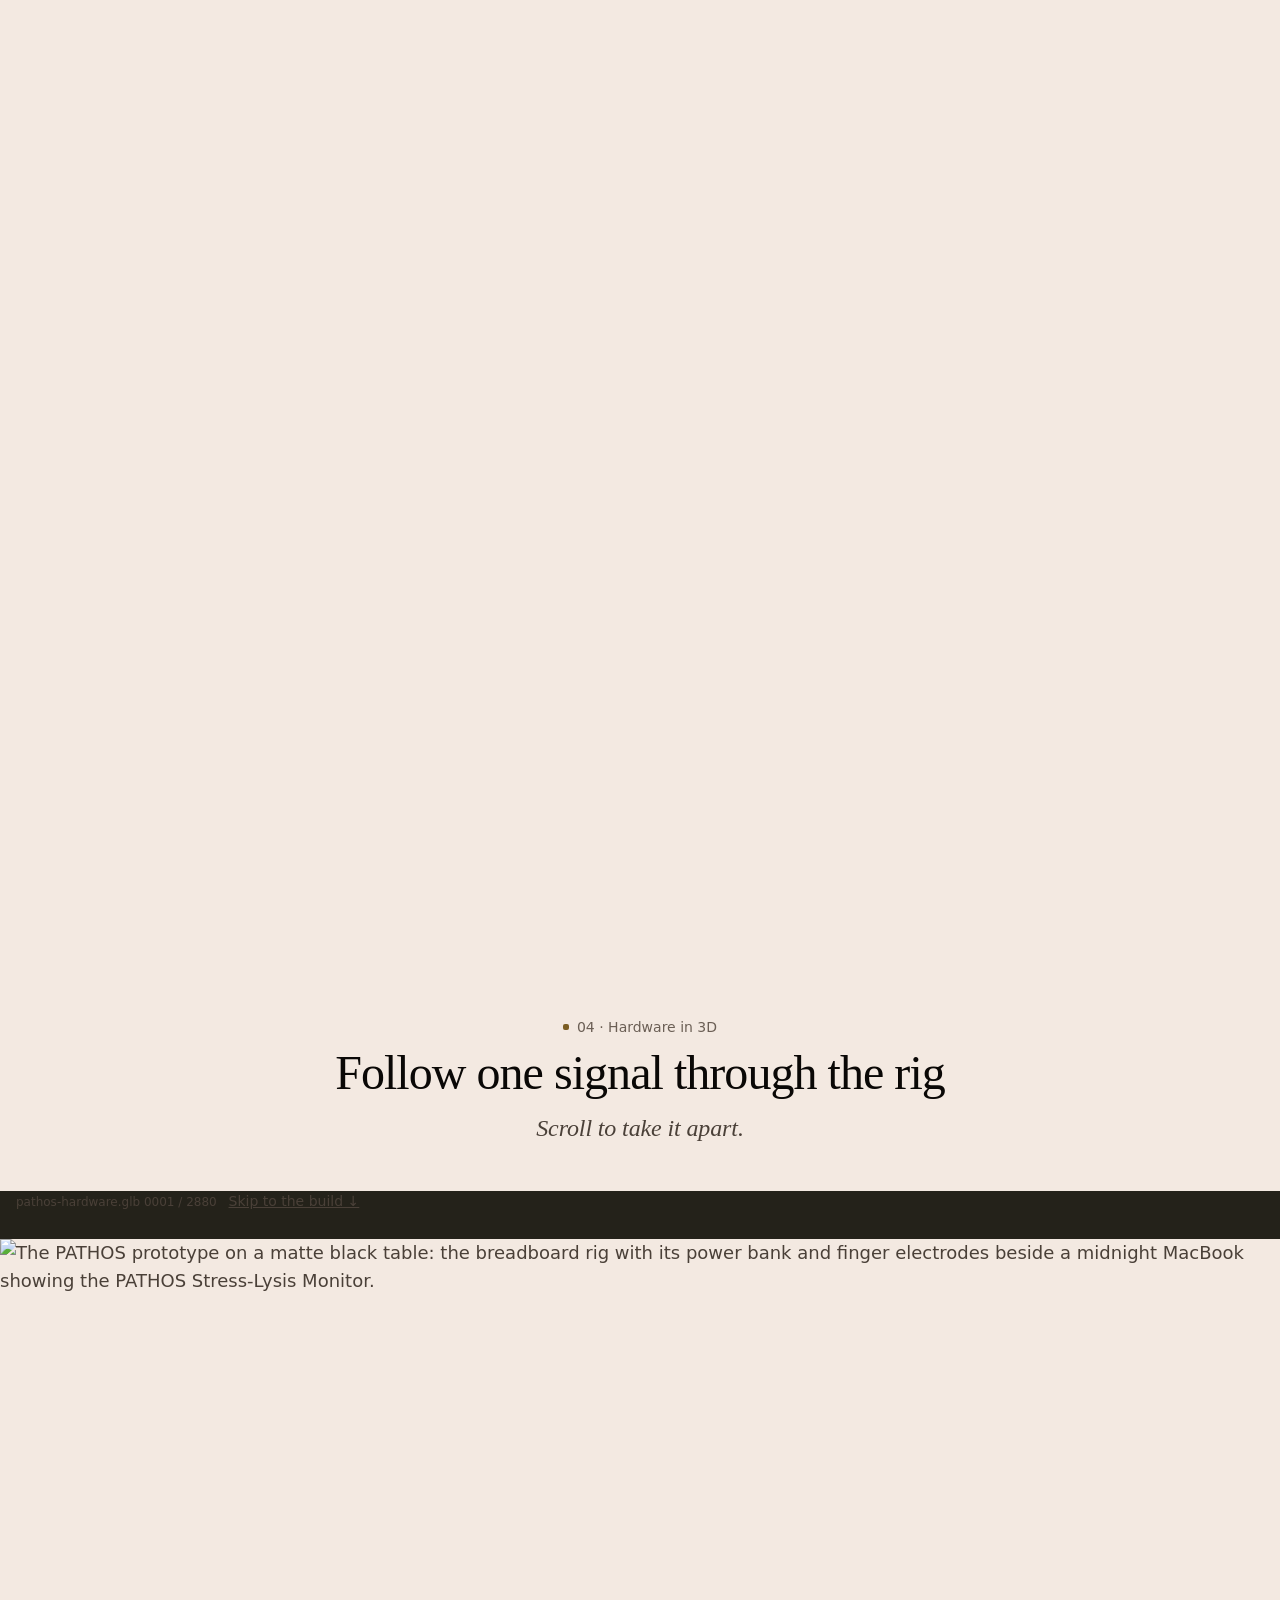
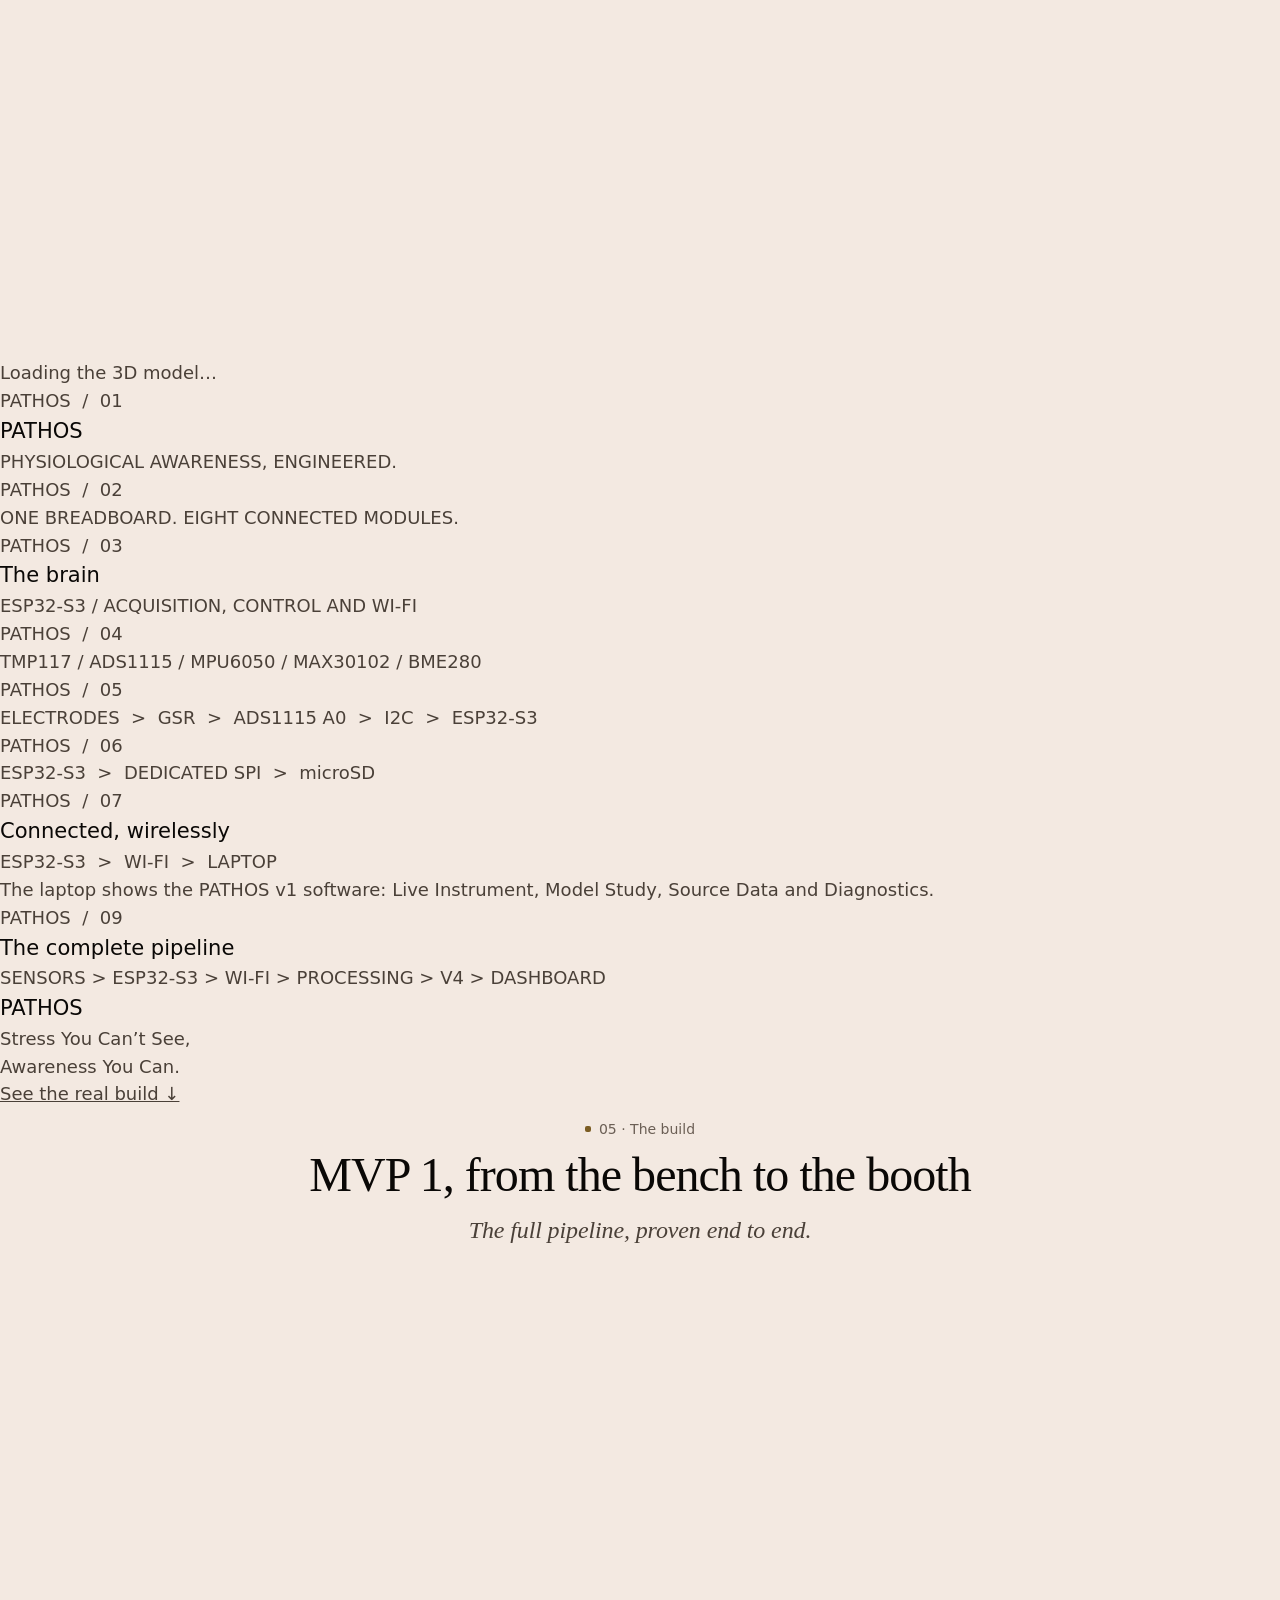
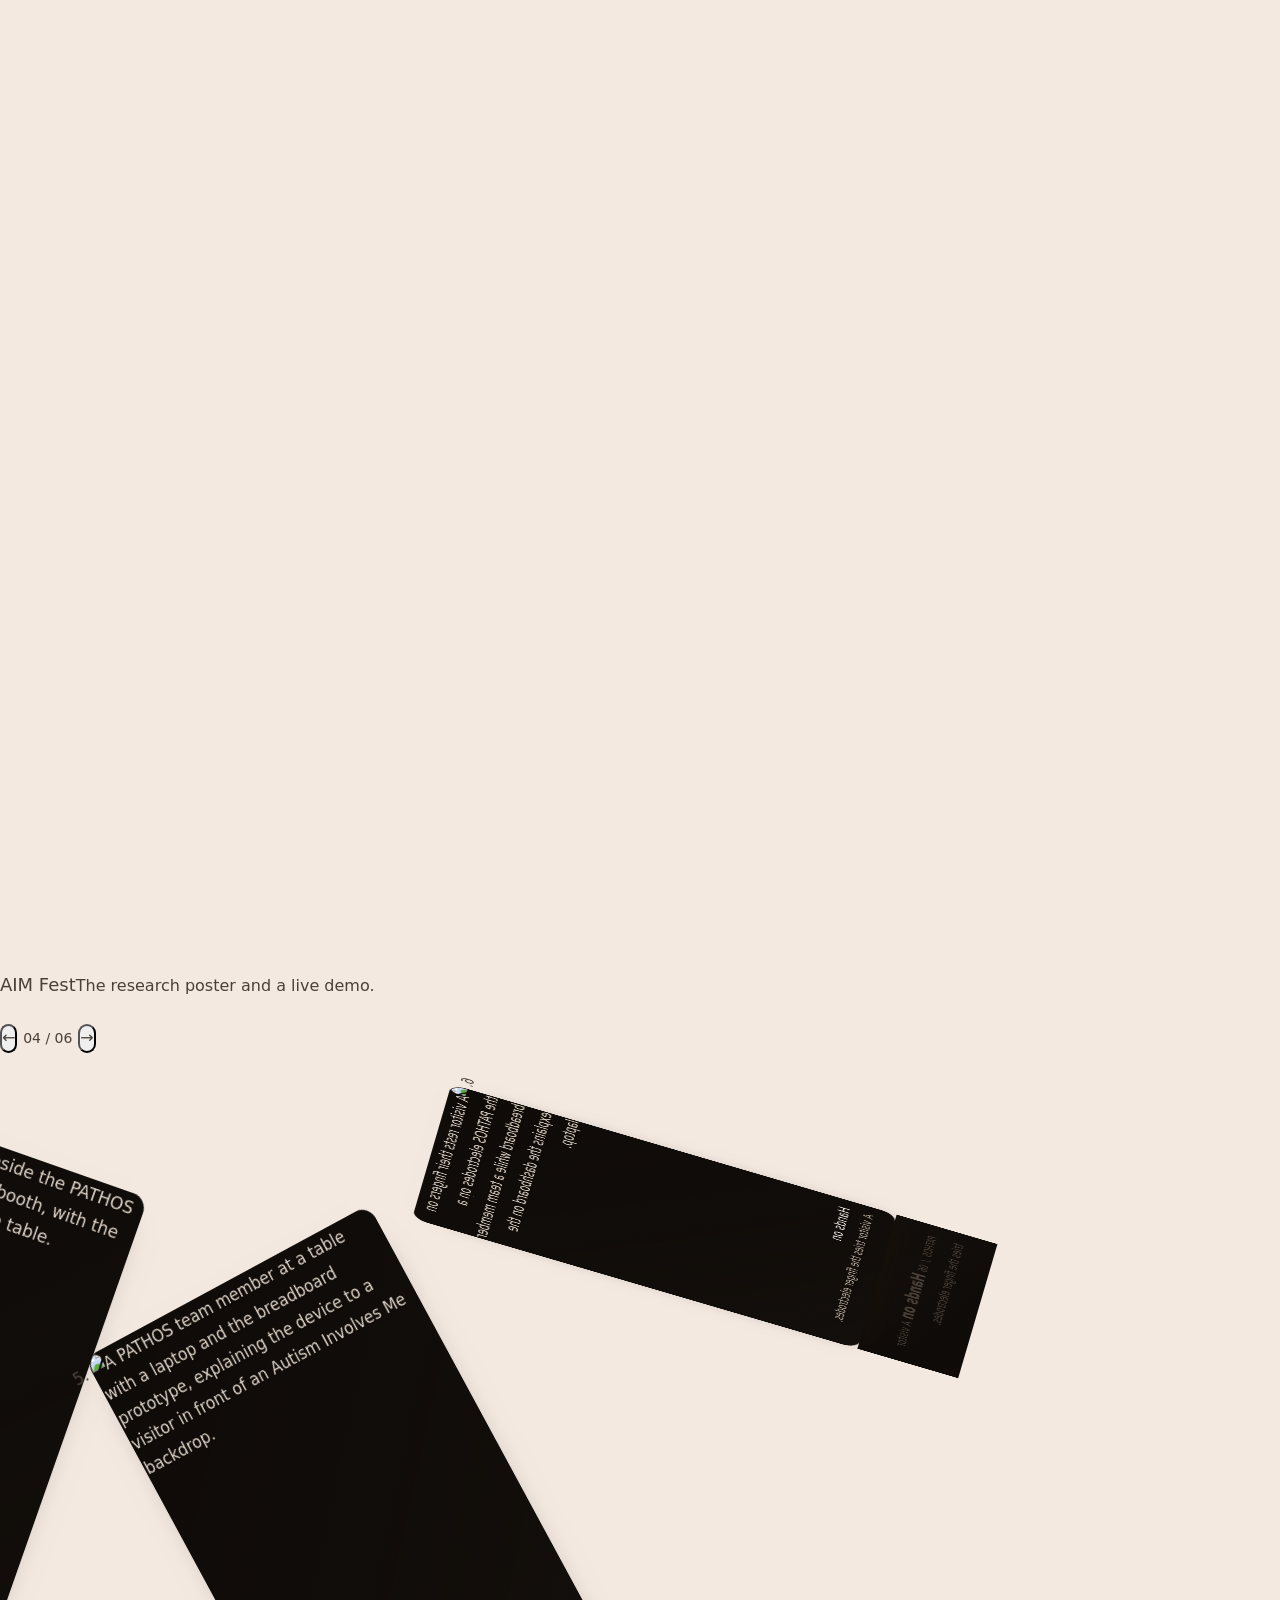
==== commit 6cfb5666: "Marble film hero, editorial layout without cards, pre-rendered 3D for laptops (#41) * Features overv" ====
--- a/index.html
+++ b/index.html
@@ -25,8 +25,8 @@
     <link rel="icon" href="favicon-32.png" sizes="32x32" type="image/png">
     <link rel="apple-touch-icon" href="apple-touch-icon.png">
 
-    <link rel="preload" href="assets/halftone-hand.bin" as="fetch" crossorigin>
-    <link rel="preload" href="assets/halftone-board.bin" as="fetch" crossorigin>
+    <link rel="preload" href="assets/hero/hero-poster.webp" as="image" fetchpriority="high" media="(min-aspect-ratio: 4/5)">
+    <link rel="preload" href="assets/hero/hero-poster-portrait.webp" as="image" fetchpriority="high" media="(max-aspect-ratio: 4/5)">
     <link rel="preconnect" href="https://fonts.googleapis.com">
     <link rel="preconnect" href="https://fonts.gstatic.com" crossorigin>
     <link href="https://fonts.googleapis.com/css2?family=EB+Garamond:ital,wght@0,400;1,400&family=Figtree:wght@400;500;600;700&family=Geist+Mono:wght@400;500;700&family=Bodoni+Moda:wght@400&display=swap" rel="stylesheet">
@@ -39,6 +39,7 @@
     <link rel="stylesheet" href="system.css">
     <link rel="stylesheet" href="film.css">
     <link rel="stylesheet" href="flow.css">
+    <link rel="stylesheet" href="editorial.css">
 
     <script type="importmap">
     {
@@ -75,9 +76,14 @@
 
     <main id="main">
 
-    <!-- 1. Hero: the result people want, without the thing they fear -->
-    <section id="hero" class="hero">
-        <canvas class="hero-ascii" id="heroAscii" aria-hidden="true"></canvas>
+    <!-- 1. Hero: a looping film of marble slabs (assets/hero, rendered from
+         deliverables/hero-render) behind the headline. -->
+    <section id="hero" class="hero hero--film">
+        <video class="hero-video" id="heroVideo" autoplay muted loop playsinline preload="auto" disablepictureinpicture disableremoteplayback aria-hidden="true" tabindex="-1">
+            <source src="assets/hero/hero-portrait.mp4" type="video/mp4" media="(max-aspect-ratio: 4/5)">
+            <source src="assets/hero/hero.mp4" type="video/mp4">
+        </video>
+        <div class="hero-shade" aria-hidden="true"></div>
 
         <div class="hero-inner">
             <a class="announce" href="#pathos-iot" data-intro="0">
@@ -88,16 +94,18 @@
                 Stress awareness<br>
                 for <span class="accent">humans</span>, from <span class="accent accent--mono">sensors</span>
             </h1>
-            <p class="hero-sub" data-intro="2">
-                PATHOS reads skin conductance, heart rhythm, skin temperature and motion,
-                with under $25 of parts.
-            </p>
-            <div class="hero-cta" data-intro="3">
-                <a href="#product" class="btn btn-dark">See the build</a>
-            </div>
-        </div>
-
-        <ul class="logos" aria-label="Partners and coverage" data-intro="4">
+            <div class="hero-foot" data-intro="2">
+                <p class="hero-sub">
+                    PATHOS reads skin conductance, heart rhythm, skin temperature and motion,
+                    with under $25 of parts.
+                </p>
+                <div class="hero-cta">
+                    <a href="#product" class="btn btn-dark">See the build</a>
+                </div>
+            </div>
+        </div>
+
+        <ul class="logos" aria-label="Partners and coverage" data-intro="3">
             <li class="logo logo--serif">Autism Involves Me</li>
             <li class="logo logo--caps">Alice Walton<small>School of Medicine</small></li>
             <li class="logo logo--heavy">5NEWS</li>
@@ -183,7 +191,7 @@
                 <p class="body-3 sec-tag">Mentors, media and community.</p>
             </header>
             <div class="partners-grid">
-                <ul class="partner-rows marble marble--panel" data-reveal data-reveal-group>
+                <ul class="partner-rows" data-reveal data-reveal-group>
                     <li><p class="partner-role caption-4">Community partner</p><h3 class="title-2">Autism Involves Me</h3><p class="body-6">Founder Paula George has backed PATHOS since the first build.</p></li>
                     <li><p class="partner-role caption-4">Medical mentors</p><h3 class="title-2">Alice&nbsp;L.&nbsp;Walton School of Medicine</h3><p class="body-6">Mary Buschlen and Josiah Leong advise on design, research and ethics.</p></li>
                     <li><p class="partner-role caption-4">Media coverage</p><h3 class="title-2">5NEWS</h3><p class="body-6">TV segment: &ldquo;Bentonville teens create AI tool to aid nonverbal autistic individuals.&rdquo;</p></li>
@@ -213,7 +221,7 @@
                 <p class="body-3 sec-tag">The body knows before anyone sees.</p>
             </header>
             <div class="problem-grid">
-                <figure class="problem-chart marble marble--panel" data-reveal>
+                <figure class="problem-chart slab" data-reveal>
                     <canvas id="problemChart" aria-hidden="true"></canvas>
                     <figcaption class="problem-legend caption-2">
                         <span class="pl pl--body">What the body shows</span>
@@ -223,9 +231,9 @@
                     <p class="sr-only">The body&rsquo;s stress signals rise well before behaviour changes; the gap between them is the window that gets missed.</p>
                 </figure>
                 <div class="problem-cards" data-reveal-group>
-                    <article class="problem-point marble"><p class="problem-n caption-4">01</p><h3 class="title-2">They can&rsquo;t always tell you</h3><p class="body-6">Without words, stress is guessed from behaviour, which changes last.</p></article>
-                    <article class="problem-point marble"><p class="problem-n caption-4">02</p><h3 class="title-2">Late means harder, for everyone</h3><p class="body-6">Once it&rsquo;s visible, calming down takes longer.</p></article>
-                    <article class="problem-point marble"><p class="problem-n caption-4">03</p><h3 class="title-2">The tools cost $200 or more</h3><p class="body-6">Most families we work with go without.</p></article>
+                    <article class="problem-point"><p class="problem-n caption-4">01</p><h3 class="title-2">They can&rsquo;t always tell you</h3><p class="body-6">Without words, stress is guessed from behaviour, which changes last.</p></article>
+                    <article class="problem-point"><p class="problem-n caption-4">02</p><h3 class="title-2">Late means harder, for everyone</h3><p class="body-6">Once it&rsquo;s visible, calming down takes longer.</p></article>
+                    <article class="problem-point"><p class="problem-n caption-4">03</p><h3 class="title-2">The tools cost $200 or more</h3><p class="body-6">Most families we work with go without.</p></article>
                 </div>
             </div>
         </div>
@@ -240,10 +248,10 @@
                 <p class="body-3 sec-tag">Early signals, one careful call.</p>
             </header>
             <div class="grid grid--4 feats" data-reveal-group>
-                <a class="feat marble" href="#philosophy"><span class="feat-viz"><svg viewBox="0 0 120 56" aria-hidden="true"><g class="fv-waves"><path class="fv-w1" d="M0 30 Q10 17 20 30 Q30 43 40 30 Q50 17 60 30 Q70 43 80 30 Q90 17 100 30 Q110 43 120 30 Q130 17 140 30 Q150 43 160 30 Q170 17 180 30 Q190 43 200 30 Q210 17 220 30 Q230 43 240 30 Q250 17 260 30 Q270 43 280 30 Q290 17 300 30 Q310 43 320 30 Q330 17 340 30 Q350 43 360 30"/><path class="fv-w2" d="M0 34 Q15 24 30 34 Q45 44 60 34 Q75 24 90 34 Q105 44 120 34 Q135 24 150 34 Q165 44 180 34 Q195 24 210 34 Q225 44 240 34 Q255 24 270 34 Q285 44 300 34 Q315 24 330 34 Q345 44 360 34"/><path class="fv-w3" d="M0 26 Q20 19 40 26 Q60 33 80 26 Q100 19 120 26 Q140 33 160 26 Q180 19 200 26 Q220 33 240 26 Q260 19 280 26 Q300 33 320 26 Q340 19 360 26"/></g><line class="fv-now" x1="96" y1="6" x2="96" y2="50"/></svg></span><span class="feat-n caption-4">01</span><h3 class="title-2">Reads five signals together</h3><p class="body-6">One odd reading never raises a flag.</p><span class="feat-more body-5">See how &rarr;</span></a>
-                <a class="feat marble" href="#sensors"><span class="feat-viz"><svg viewBox="0 0 120 56" aria-hidden="true"><text class="fv-t" x="0" y="13">$200+</text><rect class="fv-bar fv-bar--grey" x="0" y="18" width="120" height="9" rx="3"/><text class="fv-t fv-t--gold" x="0" y="42">under $25</text><rect class="fv-bar fv-bar--gold" x="0" y="46" width="14" height="9" rx="3"/></svg></span><span class="feat-n caption-4">02</span><h3 class="title-2">Under $25 of parts</h3><p class="body-6">Standard sensors on one shared bus.</p><span class="feat-more body-5">See how &rarr;</span></a>
-                <a class="feat marble" href="#ai"><span class="feat-viz"><svg viewBox="0 0 120 56" aria-hidden="true"><g class="fv-chip"><rect x="42" y="10" width="36" height="36" rx="5"/><path d="M48 4v6M56 4v6M64 4v6M72 4v6M48 46v6M56 46v6M64 46v6M72 46v6M36 16h6M36 24h6M36 32h6M36 40h6M78 16h6M78 24h6M78 32h6M78 40h6"/></g><circle class="fv-ring" cx="60" cy="28" r="9"/><circle class="fv-ring fv-ring--2" cx="60" cy="28" r="9"/><circle class="fv-core" cx="60" cy="28" r="4"/></svg></span><span class="feat-n caption-4">03</span><h3 class="title-2">Runs on the device</h3><p class="body-6">The model needs no internet.</p><span class="feat-more body-5">See how &rarr;</span></a>
-                <a class="feat marble" href="#prototype"><span class="feat-viz"><div class="fv-cube" aria-hidden="true"><i></i><i></i><i></i><i></i><i></i><i></i></div></span><span class="feat-n caption-4">04</span><h3 class="title-2">Every part, in 3D</h3><p class="body-6">Take the rig apart, skin to dashboard.</p><span class="feat-more body-5">See how &rarr;</span></a>
+                <a class="feat" href="#philosophy"><span class="feat-viz"><svg viewBox="0 0 120 56" aria-hidden="true"><g class="fv-waves"><path class="fv-w1" d="M0 30 Q10 17 20 30 Q30 43 40 30 Q50 17 60 30 Q70 43 80 30 Q90 17 100 30 Q110 43 120 30 Q130 17 140 30 Q150 43 160 30 Q170 17 180 30 Q190 43 200 30 Q210 17 220 30 Q230 43 240 30 Q250 17 260 30 Q270 43 280 30 Q290 17 300 30 Q310 43 320 30 Q330 17 340 30 Q350 43 360 30"/><path class="fv-w2" d="M0 34 Q15 24 30 34 Q45 44 60 34 Q75 24 90 34 Q105 44 120 34 Q135 24 150 34 Q165 44 180 34 Q195 24 210 34 Q225 44 240 34 Q255 24 270 34 Q285 44 300 34 Q315 24 330 34 Q345 44 360 34"/><path class="fv-w3" d="M0 26 Q20 19 40 26 Q60 33 80 26 Q100 19 120 26 Q140 33 160 26 Q180 19 200 26 Q220 33 240 26 Q260 19 280 26 Q300 33 320 26 Q340 19 360 26"/></g><line class="fv-now" x1="96" y1="6" x2="96" y2="50"/></svg></span><span class="feat-n caption-4">01</span><h3 class="title-2">Reads five signals together</h3><p class="body-6">One odd reading never raises a flag.</p><span class="feat-more body-5">See how &rarr;</span></a>
+                <a class="feat" href="#sensors"><span class="feat-viz"><svg viewBox="0 0 120 56" aria-hidden="true"><text class="fv-t" x="0" y="13">$200+</text><rect class="fv-bar fv-bar--grey" x="0" y="18" width="120" height="9" rx="3"/><text class="fv-t fv-t--gold" x="0" y="42">under $25</text><rect class="fv-bar fv-bar--gold" x="0" y="46" width="14" height="9" rx="3"/></svg></span><span class="feat-n caption-4">02</span><h3 class="title-2">Under $25 of parts</h3><p class="body-6">Standard sensors on one shared bus.</p><span class="feat-more body-5">See how &rarr;</span></a>
+                <a class="feat" href="#ai"><span class="feat-viz"><svg viewBox="0 0 120 56" aria-hidden="true"><g class="fv-chip"><rect x="42" y="10" width="36" height="36" rx="5"/><path d="M48 4v6M56 4v6M64 4v6M72 4v6M48 46v6M56 46v6M64 46v6M72 46v6M36 16h6M36 24h6M36 32h6M36 40h6M78 16h6M78 24h6M78 32h6M78 40h6"/></g><circle class="fv-ring" cx="60" cy="28" r="9"/><circle class="fv-ring fv-ring--2" cx="60" cy="28" r="9"/><circle class="fv-core" cx="60" cy="28" r="4"/></svg></span><span class="feat-n caption-4">03</span><h3 class="title-2">Runs on the device</h3><p class="body-6">The model needs no internet.</p><span class="feat-more body-5">See how &rarr;</span></a>
+                <a class="feat" href="#prototype"><span class="feat-viz"><div class="fv-cube" aria-hidden="true"><i></i><i></i><i></i><i></i><i></i><i></i></div></span><span class="feat-n caption-4">04</span><h3 class="title-2">Every part, in 3D</h3><p class="body-6">Take the rig apart, skin to dashboard.</p><span class="feat-more body-5">See how &rarr;</span></a>
             </div>
         </div>
     </section>
@@ -259,22 +267,22 @@
                 <p class="body-3 sec-tag">Signals agree, or PATHOS waits.</p>
             </header>
             <div class="grid grid--4 sig-grid" data-reveal-group>
-                <article class="sig-card marble" data-signal="hr" role="button" tabindex="0" aria-pressed="false">
+                <article class="sig-card" data-signal="hr" role="button" tabindex="0" aria-pressed="false">
                     <h3 class="title-2">Heart rate goes up</h3>
                     <p class="body-6">Stress, coffee or the&nbsp;stairs.</p>
                     <canvas class="sig-trace" aria-hidden="true"></canvas>
                 </article>
-                <article class="sig-card marble" data-signal="eda" role="button" tabindex="0" aria-pressed="false">
+                <article class="sig-card" data-signal="eda" role="button" tabindex="0" aria-pressed="false">
                     <h3 class="title-2">Skin gets sweaty</h3>
                     <p class="body-6">Stress, a warm room or&nbsp;exercise.</p>
                     <canvas class="sig-trace" aria-hidden="true"></canvas>
                 </article>
-                <article class="sig-card marble" data-signal="temp" role="button" tabindex="0" aria-pressed="false">
+                <article class="sig-card" data-signal="temp" role="button" tabindex="0" aria-pressed="false">
                     <h3 class="title-2">Fingers get colder</h3>
                     <p class="body-6">Stress, or the air&nbsp;conditioning.</p>
                     <canvas class="sig-trace" aria-hidden="true"></canvas>
                 </article>
-                <article class="sig-card marble" data-signal="motion" role="button" tabindex="0" aria-pressed="false">
+                <article class="sig-card" data-signal="motion" role="button" tabindex="0" aria-pressed="false">
                     <h3 class="title-2">You&rsquo;re moving a lot</h3>
                     <p class="body-6">Agitation, or walking to&nbsp;class.</p>
                     <canvas class="sig-trace" aria-hidden="true"></canvas>
@@ -300,12 +308,12 @@
                 <p class="body-3 sec-tag">From raw signal to one clear call.</p>
             </header>
             <ol class="grid grid--4 steps pipeline sys-grid" data-reveal-group>
-                <li class="sys-panel marble"><span class="sys-n caption-4">01</span><h3 class="title-2">Sample</h3><p class="body-6">Every sensor, read and timestamped.</p><span class="spec-tag">ESP32-S3</span></li>
-                <li class="sys-panel marble"><span class="sys-n caption-4">02</span><h3 class="title-2">Summarise</h3><p class="body-6">Short windows become levels, slopes and variability.</p><span class="spec-tag">Windowed features</span></li>
-                <li class="sys-panel marble"><span class="sys-n caption-4">03</span><h3 class="title-2">Classify</h3><p class="body-6">A voting ensemble, run locally.</p><span class="spec-tag">scikit-learn</span></li>
-                <li class="sys-panel marble"><span class="sys-n caption-4">04</span><h3 class="title-2">Report</h3><p class="body-6">Baseline, elevated or high, with confidence.</p><span class="spec-tag">Streamlit dashboard</span></li>
+                <li class="sys-panel"><span class="sys-n caption-4">01</span><h3 class="title-2">Sample</h3><p class="body-6">Every sensor, read and timestamped.</p><span class="spec-tag">ESP32-S3</span></li>
+                <li class="sys-panel"><span class="sys-n caption-4">02</span><h3 class="title-2">Summarise</h3><p class="body-6">Short windows become levels, slopes and variability.</p><span class="spec-tag">Windowed features</span></li>
+                <li class="sys-panel"><span class="sys-n caption-4">03</span><h3 class="title-2">Classify</h3><p class="body-6">A voting ensemble, run locally.</p><span class="spec-tag">scikit-learn</span></li>
+                <li class="sys-panel"><span class="sys-n caption-4">04</span><h3 class="title-2">Report</h3><p class="body-6">Baseline, elevated or high, with confidence.</p><span class="spec-tag">Streamlit dashboard</span></li>
             </ol>
-            <aside class="sys-note marble" data-reveal>
+            <aside class="sys-note" data-reveal>
                 <p class="sys-note-label caption-4">Where it stands</p>
                 <p class="body-6">Aligned to <a href="https://ubicomp.eti.uni-siegen.de/home/datasets/icmi18/" target="_blank" rel="noopener noreferrer">WESAD</a>, a public lab stress dataset. Not yet validated on PATHOS hardware.</p>
             </aside>
@@ -323,7 +331,7 @@
                 <h2 class="heading-2">Five sensors, one&nbsp;bus</h2>
                 <p class="body-3 sec-tag">Off the shelf, under $25.</p>
             </header>
-            <div class="sensor-table marble marble--panel" data-reveal data-reveal-group>
+            <div class="sensor-table" data-reveal data-reveal-group>
                 <div class="sensor-row sensor-row--head caption-4" aria-hidden="true"><span>What</span><span>Part</span><span>Job</span><span>Status</span></div>
                 <div class="sensor-row"><div class="sensor-name"><h3 class="title-3">The brain</h3></div><code class="caption-2">XIAO ESP32-S3</code><p class="body-6">Reads every sensor.</p><span class="pill pill--live caption-4">Working</span></div>
                 <div class="sensor-row"><div class="sensor-name"><h3 class="title-3">Skin conductance (EDA)</h3><canvas class="sig-trace sig-trace--row" data-signal="eda" aria-hidden="true"></canvas></div><code class="caption-2">GSR &rarr; ADS1115</code><p class="body-6">Sweat rises under stress, often&nbsp;first.</p><span class="pill caption-4">MVP&nbsp;2</span></div>
@@ -524,9 +532,9 @@
                 <p class="body-3 sec-tag">Wearable, private, all day.</p>
             </header>
             <div class="grid grid--3 sys-grid" data-reveal-group>
-                <article class="sys-panel marble"><h3 class="title-2">Body sensors</h3><p class="body-6">Pulse, skin conductance and skin temperature on one custom&nbsp;board.</p></article>
-                <article class="sys-panel marble"><h3 class="title-2">Something you can wear</h3><p class="body-6">A 3D-printed case, small enough to wear all&nbsp;day.</p></article>
-                <article class="sys-panel marble"><h3 class="title-2">Alerts that stay private</h3><p class="body-6">Caregivers get alerts; the model stays on the&nbsp;device.</p></article>
+                <article class="sys-panel"><h3 class="title-2">Body sensors</h3><p class="body-6">Pulse, skin conductance and skin temperature on one custom&nbsp;board.</p></article>
+                <article class="sys-panel"><h3 class="title-2">Something you can wear</h3><p class="body-6">A 3D-printed case, small enough to wear all&nbsp;day.</p></article>
+                <article class="sys-panel"><h3 class="title-2">Alerts that stay private</h3><p class="body-6">Caregivers get alerts; the model stays on the&nbsp;device.</p></article>
             </div>
         </div>
     </section>
@@ -542,7 +550,7 @@
                 <h2 class="heading-2">So far, and what&rsquo;s&nbsp;next</h2>
                 <p class="body-3 sec-tag">From thermometer to wearable.</p>
             </header>
-            <ol class="log log-panel marble marble--panel" data-reveal>
+            <ol class="log log-panel" data-reveal>
                 <li><time class="caption-4">Dec 2025</time><div class="log-body"><h3 class="title-2">Started</h3><p class="body-6">A thermometer and one question: can the body show stress&nbsp;early?</p></div></li>
                 <li><time class="caption-4">Jan 2026</time><div class="log-body"><h3 class="title-2">First working build</h3><p class="body-6">Shown to families through&nbsp;AIM.</p></div></li>
                 <li><time class="caption-4">Feb 2026</time><div class="log-body"><h3 class="title-2">Moved to real data</h3><p class="body-6">Room sensors can&rsquo;t read stress, so we moved to&nbsp;WESAD.</p></div></li>
@@ -564,7 +572,7 @@
                 <h2 class="heading-2">We teach the&nbsp;pieces</h2>
                 <p class="body-3 sec-tag">Hands-on, for students, caregivers and teachers.</p>
             </header>
-            <ol class="ws-list marble marble--panel" data-reveal data-reveal-group>
+            <ol class="ws-list" data-reveal data-reveal-group>
                 <li><span class="ws-n caption-4">01</span><h3 class="title-2">Stress signals, explained</h3><p class="body-6">What the body does under stress.</p></li>
                 <li><span class="ws-n caption-4">02</span><h3 class="title-2">Embedded systems for beginners</h3><p class="body-6">Wire a sensor, write Arduino&nbsp;code.</p></li>
                 <li><span class="ws-n caption-4">03</span><h3 class="title-2">Machine learning, minus the hype</h3><p class="body-6">How a classifier works, and when not to trust&nbsp;one.</p></li>
@@ -588,7 +596,7 @@
                     <li><button type="button" class="how-step" data-step="1"><span class="how-n caption-4">02</span><span class="how-t title-1">Verify</span><span class="how-d body-3">PATHOS checks the signal is clean and that you&rsquo;re&nbsp;still.</span></button></li>
                     <li><button type="button" class="how-step" data-step="2"><span class="how-n caption-4">03</span><span class="how-t title-1">Observe</span><span class="how-d body-3">Over 60 seconds: baseline, elevated or high, with&nbsp;confidence.</span></button></li>
                 </ol>
-                <div class="how-scene marble marble--panel" id="howScene" data-reveal aria-hidden="true">
+                <div class="how-scene slab" id="howScene" data-reveal aria-hidden="true">
                     <canvas id="howCanvas"></canvas>
                     <div class="how-hud"><span class="how-hud-step"></span><span class="how-hud-text"></span></div>
                 </div>
@@ -606,7 +614,7 @@
                 <h2 class="heading-2">Who&rsquo;s building&nbsp;it</h2>
                 <p class="body-3 sec-tag">Student-built, end to end.</p>
             </header>
-            <article class="founder founder--sys marble" data-reveal>
+            <article class="founder founder--sys" data-reveal>
                 <img class="founder-photo" src="assets/rahul-viswanath.webp" alt="Rahul Viswanath, founder and CEO of PATHOS, in a grey suit and black tie." width="400" height="400" loading="lazy" decoding="async">
                 <div class="founder-body">
                     <h3 class="heading-4">Rahul&nbsp;Viswanath</h3>
@@ -646,11 +654,11 @@
     </section>
 
     <!-- 7. Final call to action -->
-    <section id="contact" class="section">
+    <section id="contact" class="section band">
         <canvas class="edge-art" data-art="hand" data-side="left" data-speed="0.12" aria-hidden="true"></canvas>
         <canvas class="edge-art" data-art="controller" data-side="right" data-rotate="1" data-speed="0.15" aria-hidden="true"></canvas>
         <div class="wrap">
-            <div class="contact contact--sys marble marble--contact" data-reveal>
+            <div class="contact contact--sys marble--contact" data-reveal>
                 <div class="contact-info">
                     <p class="eyebrow">Get in touch</p>
                     <h2 class="heading-2">Be there before it spills&nbsp;over</h2>
@@ -751,16 +759,23 @@
     <script type="module" src="play.js"></script>
     <script type="module" src="story.js"></script>
     <script type="module" src="film.js"></script>
-    <script type="module" src="heroAscii.js"></script>
+    <script type="module" src="hero.js"></script>
     <script type="module">
-        // Load the 3D hardware section (Three.js + 2.2 MB model) only when it's close to the viewport.
+        // The 3D hardware section's script: once the page has loaded and gone
+        // quiet, or as soon as the section is about three screens away. It then
+        // streams the pre-rendered film (or builds the live scene on phones).
         const section = document.getElementById('prototype');
         let started = false;
         const start = () => { if (started) return; started = true; import('./prototype.js'); };
-        if (location.hash.startsWith('#prototype')) start();
-        else new IntersectionObserver((entries, obs) => {
-            if (entries.some(e => e.isIntersecting)) { obs.disconnect(); start(); }
-        }, { rootMargin: '1200px 0px' }).observe(section);
+        if (location.hash.startsWith('#prototype') || new URLSearchParams(location.search).has('bake')) start();
+        else {
+            new IntersectionObserver((entries, obs) => {
+                if (entries.some(e => e.isIntersecting)) { obs.disconnect(); start(); }
+            }, { rootMargin: '300% 0px' }).observe(section);
+            const idle = window.requestIdleCallback || (cb => setTimeout(cb, 1));
+            const later = () => setTimeout(() => idle(start, { timeout: 3000 }), 1500);
+            if (document.readyState === 'complete') later(); else addEventListener('load', later, { once: true });
+        }
     </script>
 </body>
 </html>
--- a/flow.css
+++ b/flow.css
@@ -70,16 +70,7 @@
 /* Garamond's tighter leading needs a little more air under the hero heading. */
 .hero-sub { margin-top: var(--sp-300); }
 
-/* Hero background: the ASCII hand-and-sensors scene (heroAscii.js). It sits
-   behind every hero element and never takes the pointer, so links and the
-   button stay clickable; dragging across it shouldn't select text. */
-.hero { user-select: none; -webkit-user-select: none; }
-.hero-ascii {
-  position: absolute; inset: 0; z-index: 0; width: 100%; height: 100%;
-  display: block; pointer-events: none; opacity: 0; transition: opacity 600ms var(--ease);
-}
-.hero-ascii.is-on { opacity: 1; }
-.hero > :not(.hero-ascii) { position: relative; z-index: 1; }
+/* Hero: see editorial.css (the marble film). */
 
 /* ==========================================================================
    Condensed copy (see DESIGN.md, "Condensed copy")
--- a/editorial.css
+++ b/editorial.css
@@ -0,0 +1,293 @@
+/* ==========================================================================
+   Editorial layer (loaded last)
+
+   No boxed cards. Content sits on the page and is organised by hairline
+   rules, numbers and type. Marble is a material, used where something is a
+   real object or screen: the hero's slabs, the instrument screens (traces,
+   chart, scene, feature tiles), the closing band, the big numbers.
+   ========================================================================== */
+:root {
+  --rule: rgba(26, 20, 14, 0.14);
+  --rule-strong: rgba(26, 20, 14, 0.32);
+  --deep: #0b0908;
+  --ease-out: cubic-bezier(0.16, 1, 0.3, 1);
+  /* Dark marble with a gold edge: the hero slabs, scaled down. */
+  --slab-bg:
+    linear-gradient(160deg, rgba(11, 9, 8, 0.58), rgba(11, 9, 8, 0.8)),
+    #120e0b url('assets/marble-sm.webp') var(--mp, 60% 40%) / cover no-repeat;
+  --slab-edge: inset 0 0 0 1px rgba(210, 175, 112, 0.42), 0 1px 0 rgba(255, 244, 228, 0.06) inset;
+  /* Small screens (traces, tiles) sit deeper so their lines read first. */
+  --slab-bg-deep:
+    linear-gradient(160deg, rgba(11, 9, 8, 0.74), rgba(11, 9, 8, 0.88)),
+    #120e0b url('assets/marble-sm.webp') var(--mp, 60% 40%) / cover no-repeat;
+}
+
+/* ---------- Slabs: marble screens ---------- */
+.slab,
+.solution .feat-viz,
+.sig-card .sig-trace,
+#sensors .sig-trace--row {
+  background: var(--slab-bg) !important;
+  box-shadow: var(--slab-edge), 0 18px 30px -24px rgba(20, 12, 6, 0.6) !important;
+  border: 0 !important;
+}
+.slab { border-radius: 20px !important; color: var(--on-dark-2); }
+.problem .problem-chart.slab, .solution .feat-viz, .sig-card .sig-trace, #sensors .sig-trace--row { background: var(--slab-bg-deep) !important; }
+.problem .problem-chart.slab { --mp: 70% 30%; padding: var(--sp-300); }
+.how .how-scene.slab { --mp: 30% 70%; }
+.solution .feat-viz { border-radius: 14px !important; }
+.feats > .feat:nth-child(1) .feat-viz { --mp: 8% 30%; }
+.feats > .feat:nth-child(2) .feat-viz { --mp: 55% 20%; }
+.feats > .feat:nth-child(3) .feat-viz { --mp: 92% 60%; }
+.feats > .feat:nth-child(4) .feat-viz { --mp: 30% 90%; }
+.sig-card .sig-trace { border-radius: 10px !important; }
+.sig-grid > :nth-child(1) .sig-trace { --mp: 10% 30%; }
+.sig-grid > :nth-child(2) .sig-trace { --mp: 50% 60%; }
+.sig-grid > :nth-child(3) .sig-trace { --mp: 80% 20%; }
+.sig-grid > :nth-child(4) .sig-trace { --mp: 35% 85%; }
+#sensors .sig-trace--row { border-radius: 8px !important; }
+
+/* ---------- Hero: the film ---------- */
+#hero.hero--film {
+  position: relative; display: flex; flex-direction: column; justify-content: flex-end;
+  min-height: 100svh; padding: 120px var(--gutter) 40px; overflow: hidden;
+  background: var(--deep) url('assets/hero/hero-poster.webp') center / cover no-repeat;
+  color: var(--on-dark); user-select: none; -webkit-user-select: none;
+}
+@media (max-aspect-ratio: 4/5) {
+  #hero.hero--film { background-image: url('assets/hero/hero-poster-portrait.webp'); }
+}
+#hero .hero-video {
+  position: absolute; inset: 0; z-index: 0; width: 100%; height: 100%;
+  object-fit: cover; pointer-events: none;
+}
+/* Keeps the headline readable over the slabs: darker bottom left. */
+#hero .hero-shade {
+  position: absolute; inset: 0; z-index: 1; pointer-events: none;
+  background:
+    linear-gradient(0deg, rgba(11, 9, 8, 0.92) 0%, rgba(11, 9, 8, 0.55) 26%, rgba(11, 9, 8, 0) 52%),
+    linear-gradient(90deg, rgba(11, 9, 8, 0.72) 0%, rgba(11, 9, 8, 0.25) 42%, rgba(11, 9, 8, 0) 62%);
+}
+#hero .hero-inner {
+  position: relative; z-index: 2; width: 100%; max-width: 1240px; margin: 0 auto; text-align: left;
+}
+#hero .announce { margin: 0; background: rgba(210, 175, 112, 0.14); color: var(--gold-light); box-shadow: inset 0 0 0 1px rgba(210, 175, 112, 0.4); }
+#hero .announce:hover { background: rgba(210, 175, 112, 0.24); }
+#hero .hero-title {
+  margin: var(--sp-300) 0 0; max-width: 12.5em;
+  font-size: clamp(46px, 6.2vw, 96px); color: var(--bg); text-wrap: balance;
+}
+#hero .hero-title .accent:not(.accent--mono) { color: var(--gold-light); }
+#hero .hero-title .accent--mono { color: var(--gold-light); font-size: 0.86em; }
+#hero .hero-foot {
+  display: flex; flex-wrap: wrap; align-items: center; gap: var(--sp-300) var(--sp-500);
+  margin-top: var(--sp-400);
+}
+#hero .hero-sub { margin: 0; max-width: 26em; font-size: 18px; line-height: 28px; color: rgba(246, 239, 231, 0.78); text-align: left; }
+#hero .hero-cta { margin: 0; }
+#hero .logos {
+  position: relative; z-index: 2; width: 100%; max-width: 1240px; margin: var(--sp-600) auto 0;
+  padding-top: var(--sp-300); border-top: 1px solid rgba(246, 239, 231, 0.14);
+  display: flex; flex-wrap: wrap; justify-content: space-between; gap: var(--sp-200) var(--sp-400);
+}
+#hero .logo { color: rgba(246, 239, 231, 0.55); }
+#hero .logo:hover { color: var(--bg); }
+@media (max-width: 720px) {
+  #hero.hero--film { padding: 108px var(--sp-200) 28px; }
+  #hero .hero-title { font-size: clamp(40px, 11vw, 56px); }
+  #hero .hero-sub { font-size: 16px; line-height: 24px; }
+  #hero .logos { display: grid; grid-template-columns: 1fr 1fr; justify-items: start; gap: var(--sp-200) var(--sp-300); margin-top: var(--sp-400); }
+  #hero .logo { font-size: 15px; }
+  #hero .logo--caps { font-size: 11px; }
+  #hero .logo--serif { font-size: 16px; }
+  #hero .logo--heavy { font-size: 18px; }
+  /* Taller shade on phones: the copy sits lower and the slabs above it. */
+  #hero .hero-shade {
+    background: linear-gradient(0deg, rgba(11, 9, 8, 0.96) 0%, rgba(11, 9, 8, 0.86) 38%, rgba(11, 9, 8, 0.35) 62%, rgba(11, 9, 8, 0) 78%);
+  }
+}
+
+/* ---------- Results: no box, rules and marble numbers ---------- */
+.proof .proof-panel {
+  padding: var(--sp-400) 0 0; border: 0; border-radius: 0; background: none; box-shadow: none;
+}
+.proof .proof-title { margin-bottom: var(--sp-300); }
+.proof .proof-stats { gap: 0; border-top: 1px solid var(--rule-strong); }
+.proof .proof-stats > li { padding: var(--sp-300) var(--sp-300) var(--sp-200); border-left: 1px solid var(--rule); }
+.proof .proof-stats > li:first-child { border-left: 0; padding-left: 0; }
+.proof .proof-n {
+  font-size: clamp(48px, 5.4vw, 80px) !important; line-height: 1 !important;
+  /* Marble multiplied by a deep bronze: cream veins turn brown, gold stays
+     gold, so every stroke reads on the cream page. */
+  background: url('assets/marble.webp') 58% 40% / 420% auto, #6b4a2a;
+  background-blend-mode: multiply;
+  -webkit-background-clip: text; background-clip: text; color: transparent;
+}
+.proof .proof-n .count { color: transparent; }
+@media (max-width: 860px) {
+  .proof .proof-stats { grid-template-columns: 1fr 1fr; }
+  .proof .proof-stats > li:nth-child(3) { border-left: 0; padding-left: 0; }
+  .proof .proof-stats > li:nth-child(n+3) { border-top: 1px solid var(--rule); }
+}
+
+/* ---------- Shared: columns divided by rules ---------- */
+.feats, .sig-grid, .pipeline, #pathos-iot .sys-grid { gap: 0 !important; }
+.solution .feat, .sig-card, .pipeline > li.sys-panel, #pathos-iot .sys-panel {
+  background: none !important; border: 0 !important; border-radius: 0 !important; box-shadow: none !important;
+  padding: var(--sp-300) var(--sp-300) var(--sp-200) !important;
+  border-left: 1px solid var(--rule) !important;
+}
+.solution .feat:first-child, .sig-card:first-child, .pipeline > li.sys-panel:first-child, #pathos-iot .sys-panel:first-child {
+  border-left: 0 !important; padding-left: 0 !important;
+}
+.feats, .sig-grid, .pipeline, #pathos-iot .sys-grid { border-top: 1px solid var(--rule-strong); }
+@media (max-width: 960px) {
+  .solution .feat, .sig-card, .pipeline > li.sys-panel, #pathos-iot .sys-panel {
+    border-left: 0 !important; padding-left: 0 !important; padding-right: 0 !important;
+    border-bottom: 1px solid var(--rule) !important;
+  }
+}
+
+/* Features */
+.solution .feat { color: var(--text); text-decoration: none; }
+.solution .feat:hover { transform: none !important; }
+.solution .feat .feat-viz { transition: transform 500ms var(--ease-out), box-shadow 500ms var(--ease-out); }
+.solution .feat:hover .feat-viz { transform: translateY(-4px); }
+.solution .feat h3.title-2 { font-family: var(--font-serif); font-size: 26px; line-height: 30px; font-weight: 400; letter-spacing: -0.01em; }
+.solution .feat-more { color: var(--gold) !important; }
+.solution .feat:hover .feat-more { color: var(--ink) !important; }
+
+/* Signals: each column is a toggle; its top rule lights when pressed. */
+.sig-card { position: relative; cursor: pointer; }
+.sig-card::after {
+  content: ""; position: absolute; left: 0; right: 0; top: -1px; height: 2px;
+  background: var(--pink-deep); transform: scaleX(0); transform-origin: left;
+  transition: transform 500ms var(--ease-out);
+}
+.sig-card:first-child::after { left: 0; }
+.sig-card[aria-pressed="true"]::after { transform: scaleX(1); }
+.sig-card[aria-pressed="true"] { box-shadow: none !important; }
+.sig-card:hover h3.title-2 { color: var(--gold) !important; }
+.sig-card h3.title-2 { font-family: var(--font-serif); font-size: 24px; line-height: 28px; font-weight: 400; }
+
+/* Pipeline: steps along one rule; the active step's bar runs along it. */
+.pipeline > li.sys-panel { position: relative; }
+.pipeline > li.sys-panel .step-bar { position: absolute; left: 0; right: 0; top: -1px; height: 2px; background: var(--gold) !important; }
+.pipeline > li.sys-panel:not(:first-child) .step-bar { left: 0; }
+.pipeline > li.sys-panel h3.title-2 { font-family: var(--font-serif); font-size: 26px; line-height: 30px; font-weight: 400; }
+#ai .sys-note {
+  max-width: 680px; margin: var(--sp-500) auto 0; padding: 0 0 0 var(--sp-300);
+  border: 0; border-left: 2px solid var(--gold); border-radius: 0; background: none; box-shadow: none;
+}
+
+/* MVP 2 */
+#pathos-iot .sys-panel h3.title-2 { font-family: var(--font-serif); font-size: 26px; line-height: 30px; font-weight: 400; }
+
+/* ---------- Partners ---------- */
+.partners-section .partner-rows {
+  padding: 0; border: 0; border-radius: 0; background: none; box-shadow: none;
+  gap: 0 var(--sp-500); border-top: 1px solid var(--rule-strong);
+}
+.partners-section .partner-rows > li { padding: var(--sp-300) 0; border-bottom: 1px solid var(--rule); }
+.partners-section .partner-rows h3.title-2 { font-family: var(--font-serif); font-size: 26px; line-height: 30px; font-weight: 400; }
+.partners-section .press-strip .shot {
+  background: none; border: 0; border-radius: 18px; overflow: hidden;
+  box-shadow: 0 0 0 1px rgba(210, 175, 112, 0.5), 0 28px 50px -30px rgba(20, 12, 6, 0.55);
+}
+.partners-section .press-strip .shot::before, .partners-section .press-strip .shot::after { display: none !important; }
+.partners-section .press-strip .shot-caption {
+  position: static; display: block; padding: var(--sp-150, 12px) var(--sp-200); background: var(--deep);
+}
+
+/* ---------- Problem ---------- */
+.problem .problem-cards { gap: 0; border-top: 1px solid var(--rule-strong); }
+.problem .problem-point {
+  padding: var(--sp-300) 0; border: 0; border-bottom: 1px solid var(--rule); border-radius: 0; background: none; box-shadow: none;
+}
+.problem .problem-point h3.title-2 { font-family: var(--font-serif); font-size: 26px; line-height: 30px; font-weight: 400; }
+
+/* ---------- Parts table ---------- */
+#sensors .sensor-table { padding: 0; border: 0; border-radius: 0; background: none; box-shadow: none; }
+#sensors .sensor-row { border-radius: 0 !important; border-bottom: 1px solid var(--rule) !important; padding-left: 0 !important; padding-right: 0 !important; }
+#sensors .sensor-row:hover:not(.sensor-row--head) { background: none !important; }
+#sensors .sensor-row--head { background: none !important; border-bottom: 1px solid var(--rule-strong) !important; color: var(--muted) !important; }
+#sensors .sensor-row h3.title-3 { font-family: var(--font-serif); font-size: 22px; line-height: 28px; font-weight: 400; }
+#sensors .parts-foot { padding-left: 0; padding-right: 0; border-top: 0; }
+
+/* ---------- Roadmap timeline (light) ---------- */
+.journey-section .log-panel { padding: var(--sp-100) 0; border: 0; border-radius: 0; background: none; box-shadow: none; }
+.journey-section .log-panel li.is-next::before,
+.journey-section .log-panel li.is-next.is-reached::before { background: var(--bg) !important; box-shadow: inset 0 0 0 2px var(--gold) !important; }
+.journey-section .log-panel li.is-next:not(.is-reached)::before { box-shadow: inset 0 0 0 2px var(--rule-strong) !important; }
+.journey-section .log-panel li:has(+ li.is-next)::after,
+.journey-section .log-panel li.is-next::after { background: var(--rule) !important; }
+.journey-section .log-panel h3.title-2 { font-family: var(--font-serif); font-size: 24px; line-height: 28px; font-weight: 400; }
+
+/* ---------- Workshops ---------- */
+#workshops .ws-list { padding: 0; border: 0; border-radius: 0; background: none; box-shadow: none; border-top: 1px solid var(--rule-strong); }
+#workshops .ws-list > li { border-radius: 0; background: none; border-bottom: 1px solid var(--rule); padding-left: 0; padding-right: 0; }
+#workshops .ws-list h3.title-2 { font-family: var(--font-serif); font-size: 24px; line-height: 28px; font-weight: 400; }
+
+/* ---------- How it works ---------- */
+.how .how-step { background: none !important; border: 0 !important; border-radius: 0 !important; border-top: 1px solid var(--rule) !important; box-shadow: none !important; transform: none !important; padding-left: 0 !important; }
+.how .how-steps > li:last-child .how-step { border-bottom: 1px solid var(--rule) !important; }
+.how .how-step.is-on .how-t { color: var(--gold); }
+.how .how-step::after { top: -1px; bottom: auto !important; }
+
+/* ---------- Founder ---------- */
+#team .founder--sys { padding: 0; border: 0; border-radius: 0; background: none; box-shadow: none; }
+#team .founder-photo { border-radius: 20px; box-shadow: 0 0 0 1px rgba(210, 175, 112, 0.5); }
+#team .founder-facts li { background: none !important; border: 1px solid var(--rule-strong) !important; }
+
+/* ---------- FAQ ---------- */
+.faq .faq-list { border-top: 1px solid var(--rule-strong); gap: 0 !important; }
+.faq .faq-item { border: 0; border-bottom: 1px solid var(--rule); border-radius: 0; background: none; box-shadow: none; }
+.faq .faq-item summary { padding-left: 0; padding-right: 0; }
+.faq .faq-item .faq-a { padding-left: 0; padding-right: 0; }
+.faq .faq-item summary .title-2 { font-family: var(--font-serif); font-size: 24px; line-height: 30px; font-weight: 400; }
+
+/* ---------- Closing band: contact and footer on dark marble ---------- */
+#contact.band {
+  position: relative; isolation: isolate; color: var(--on-dark-2);
+  background:
+    linear-gradient(180deg, var(--bg) 0, rgba(11, 9, 8, 0) 1px),
+    linear-gradient(100deg, rgba(11, 9, 8, 0.95) 0%, rgba(11, 9, 8, 0.86) 55%, rgba(11, 9, 8, 0.62) 100%),
+    var(--deep) url('assets/marble.webp') 70% 30% / cover no-repeat;
+}
+#contact.band .edge-art { display: none; }
+#contact .contact--sys { padding: var(--sp-200) 0; border: 0; border-radius: 0; background: none; box-shadow: none; }
+#contact .contact--sys h2.heading-2 { font-size: clamp(40px, 4.4vw, 64px); line-height: 1; }
+.site-foot { background: var(--deep); padding: 0 !important; }
+.site-foot .foot-card { border-radius: 0 !important; box-shadow: none !important; border-top: 1px solid rgba(246, 239, 231, 0.1) !important; }
+
+/* ---------- Spawn: the new elements rise in too ---------- */
+.js :is(.slab, .partners-aside, .sys-note)[data-reveal].in {
+  animation: spawn 0.85s cubic-bezier(0.2, 0.8, 0.2, 1) var(--d, 0ms) backwards;
+}
+#contact .contact--sys .contact-info > p.body-3.sec-tag { color: var(--on-dark-2) !important; }
+.how .how-scene.slab { background: var(--slab-bg-deep) !important; }
+/* Results: number above its label at every size. */
+.proof .proof-stats > li { display: flex; flex-direction: column; align-items: flex-start; min-width: 0; }
+.proof .proof-n { white-space: nowrap; }
+@media (max-width: 860px) {
+  .proof .proof-stats > li { padding: var(--sp-300) var(--sp-200) var(--sp-200); }
+  .proof .proof-stats > li:nth-child(odd) { padding-left: 0; border-left: 0; }
+  .proof .proof-stats > li:nth-child(even) { border-left: 1px solid var(--rule); }
+  .proof .proof-n { font-size: clamp(36px, 10.5vw, 56px) !important; }
+}
+/* The contact block is part of the band, not a card on it. */
+#contact .contact--sys { background: none !important; box-shadow: none !important; border: 0 !important; overflow: visible !important; isolation: auto !important; }
+#contact .contact--sys::before, #contact .contact--sys::after { display: none !important; }
+/* The band's marble fades to the deep tone at its foot, where the footer's
+   own drifting marble begins from the same deep tone: one closing area. */
+#contact.band {
+  background:
+    linear-gradient(180deg, var(--bg) 0, rgba(11, 9, 8, 0) 1px),
+    linear-gradient(180deg, rgba(11, 9, 8, 0) 62%, var(--deep) 100%),
+    linear-gradient(100deg, rgba(11, 9, 8, 0.95) 0%, rgba(11, 9, 8, 0.86) 55%, rgba(11, 9, 8, 0.62) 100%),
+    var(--deep) url('assets/marble.webp') 70% 30% / cover no-repeat;
+}
+.site-foot .foot-card { margin: 0 !important; max-width: none !important; border: 0 !important; }
+.site-foot .foot-card::before {
+  background: linear-gradient(180deg, var(--deep) 0%, rgba(11, 9, 8, 0.86) 24%, rgba(14, 10, 7, 0.34) 70%, rgba(14, 10, 7, 0.86) 100%) !important;
+}
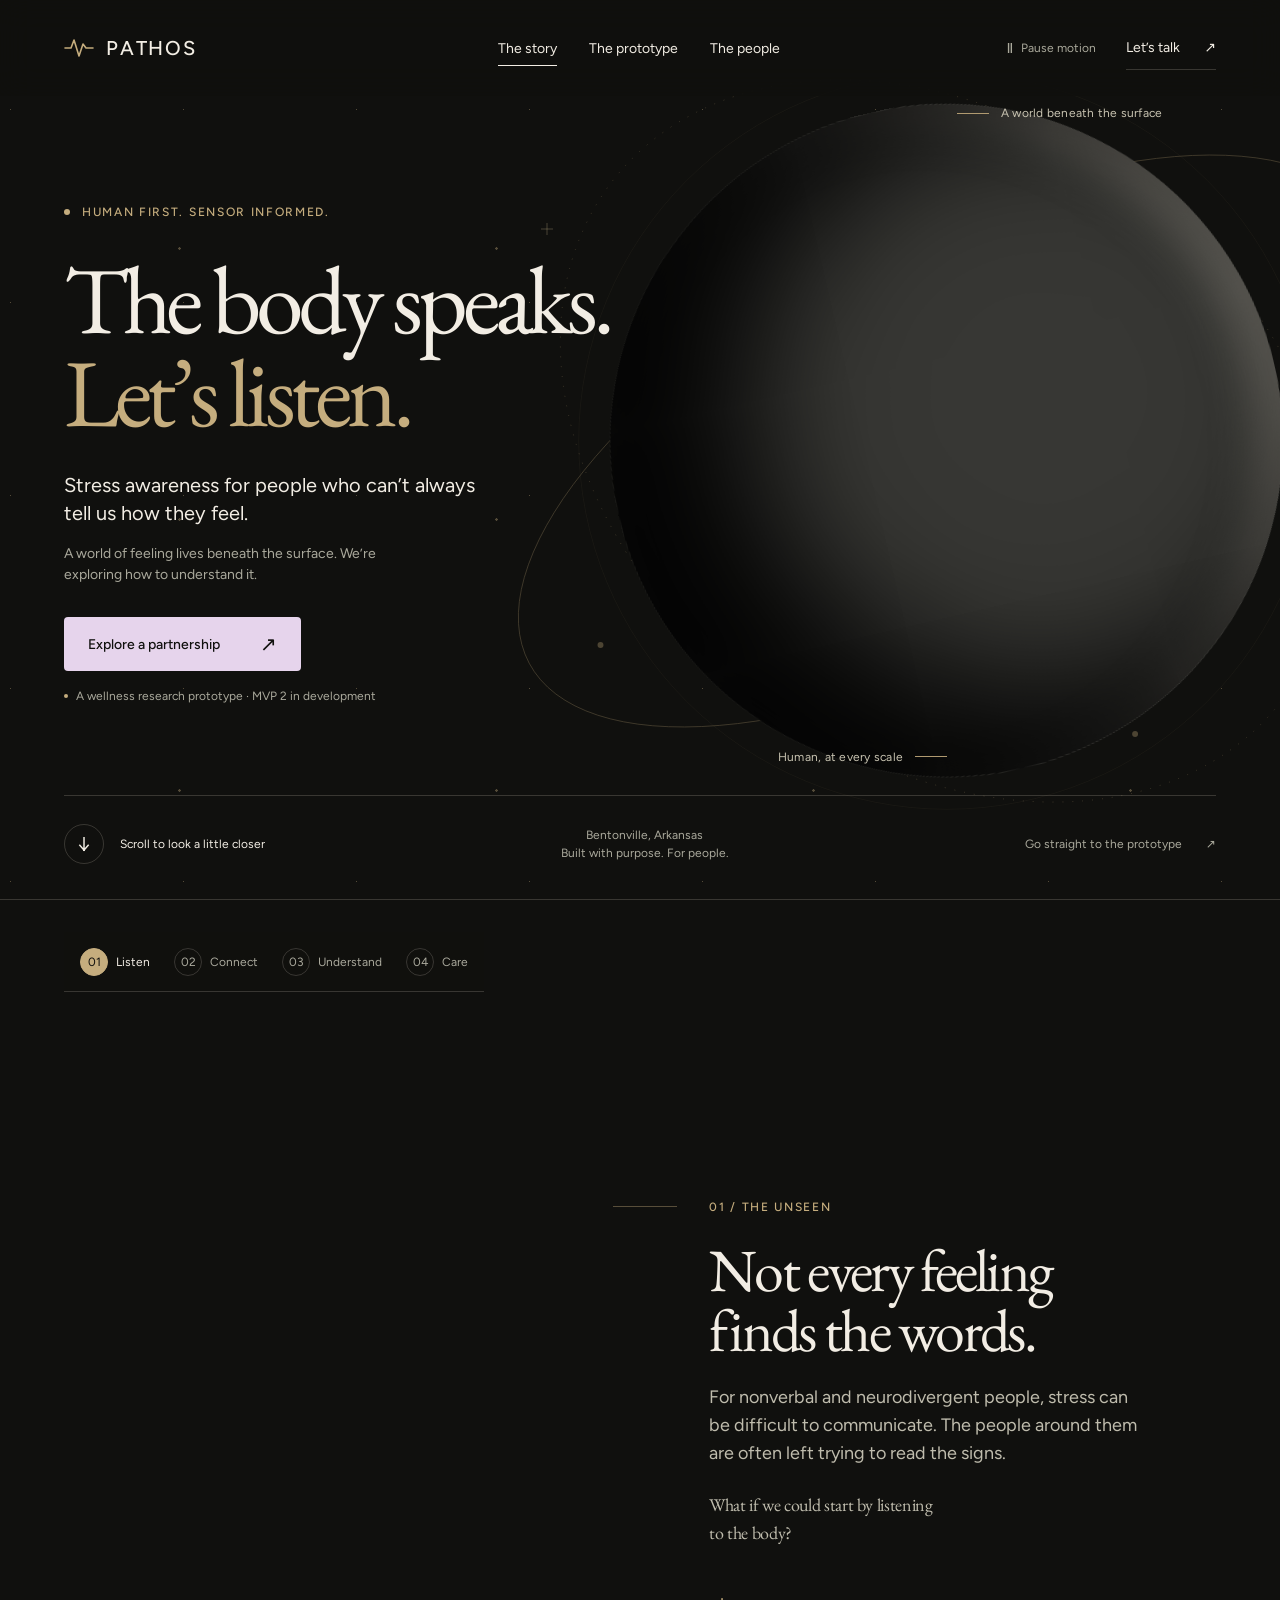
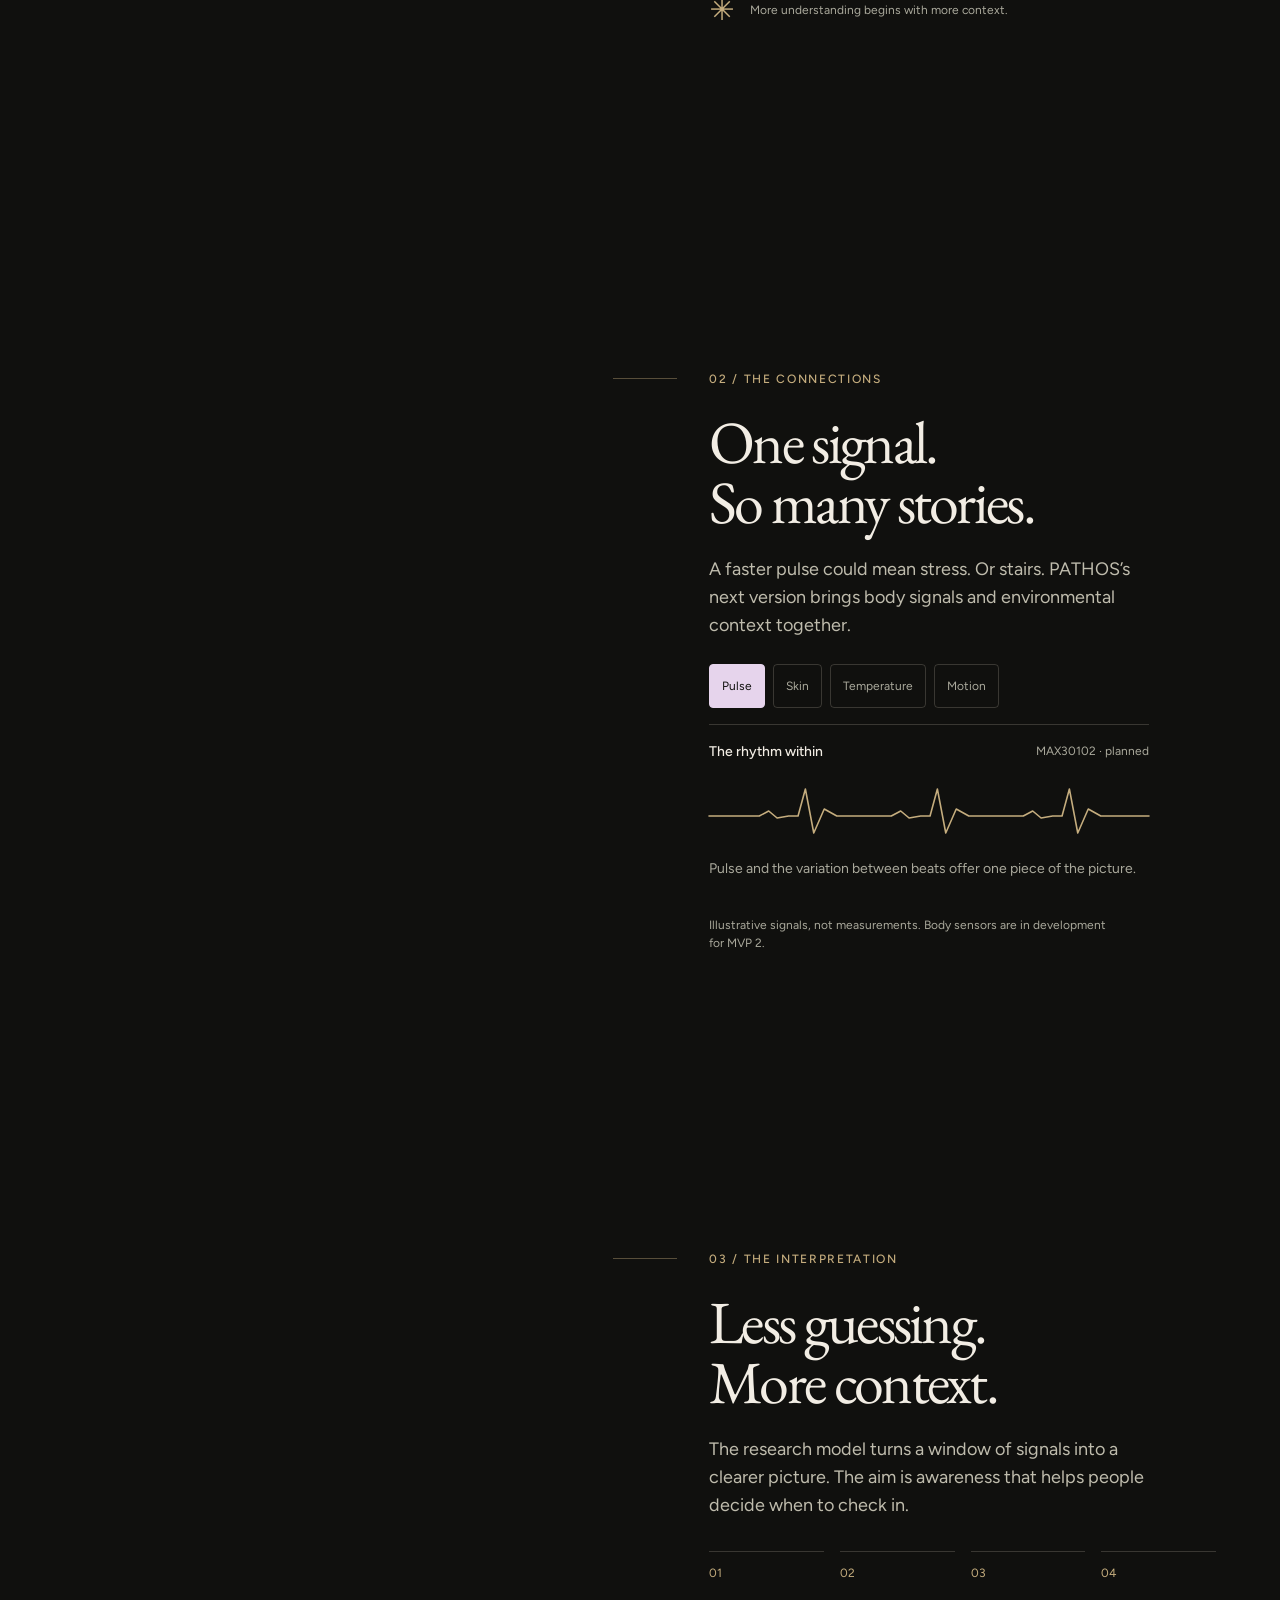
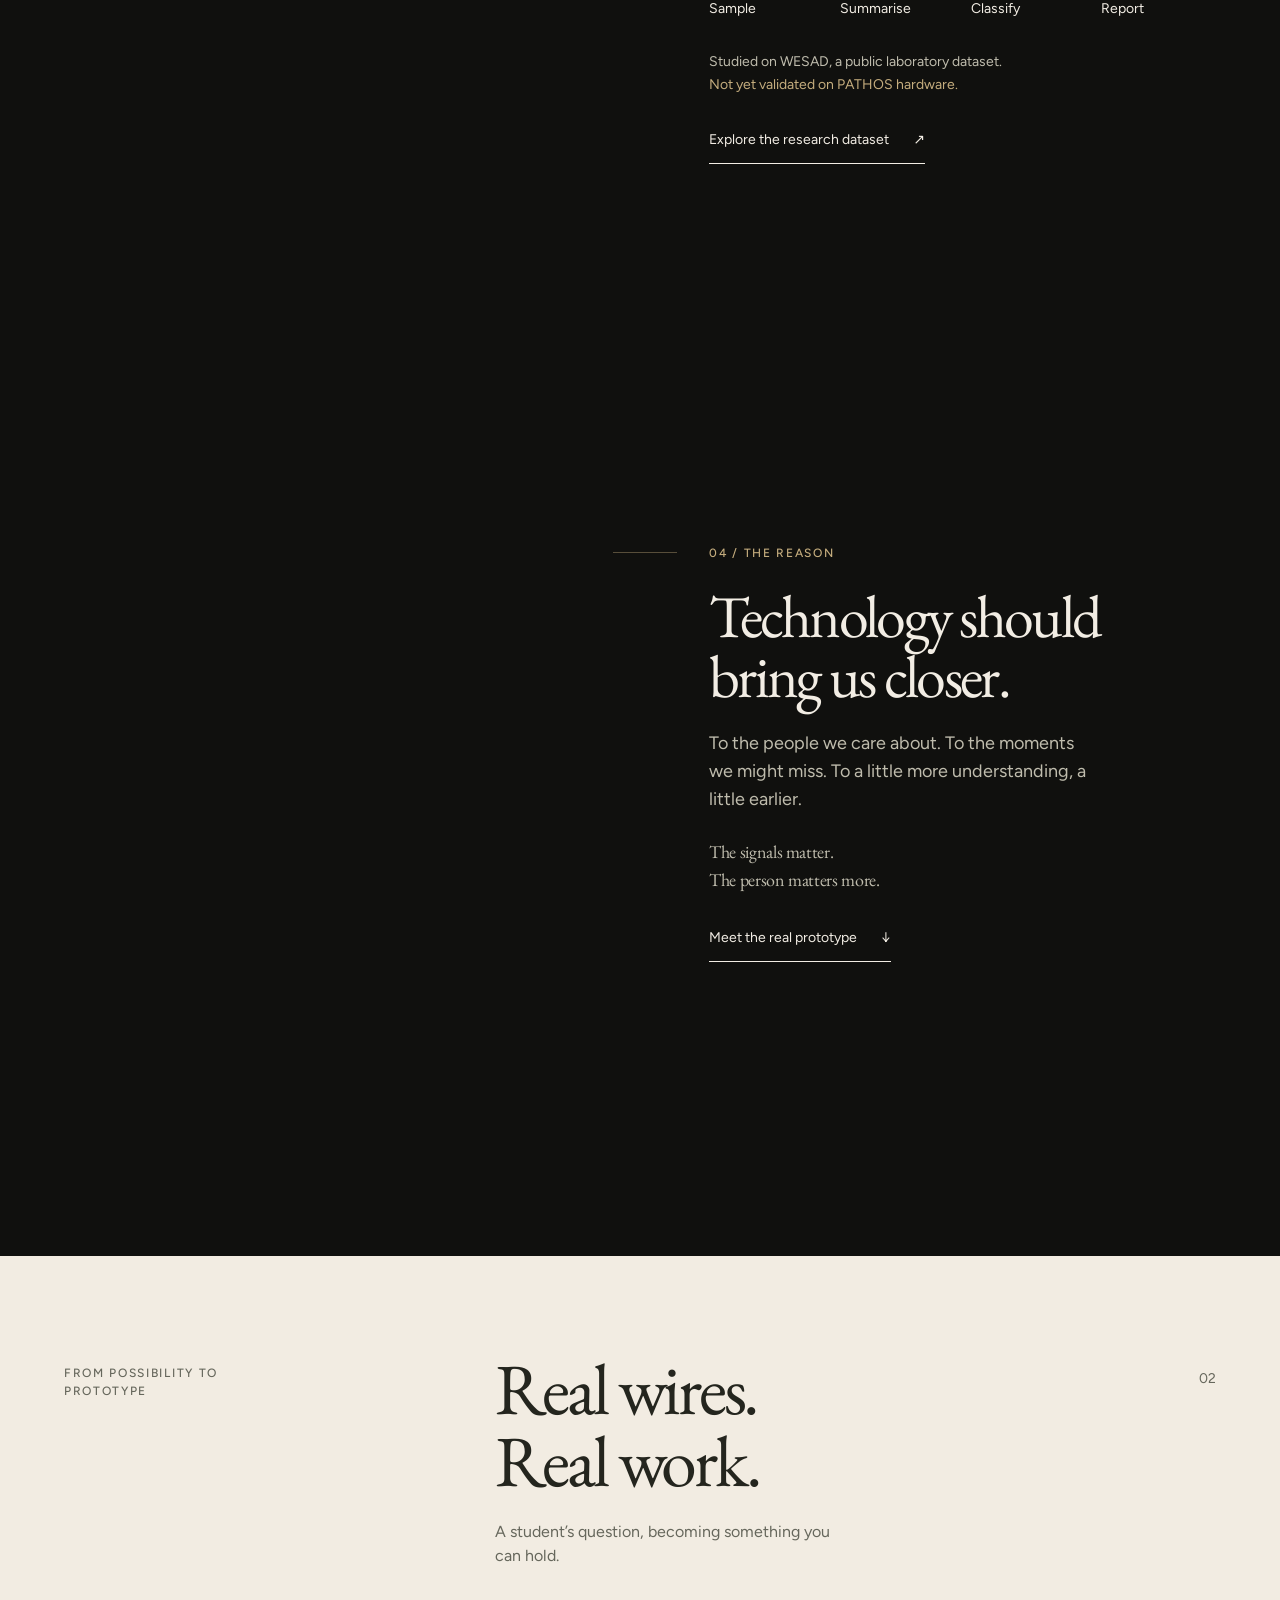
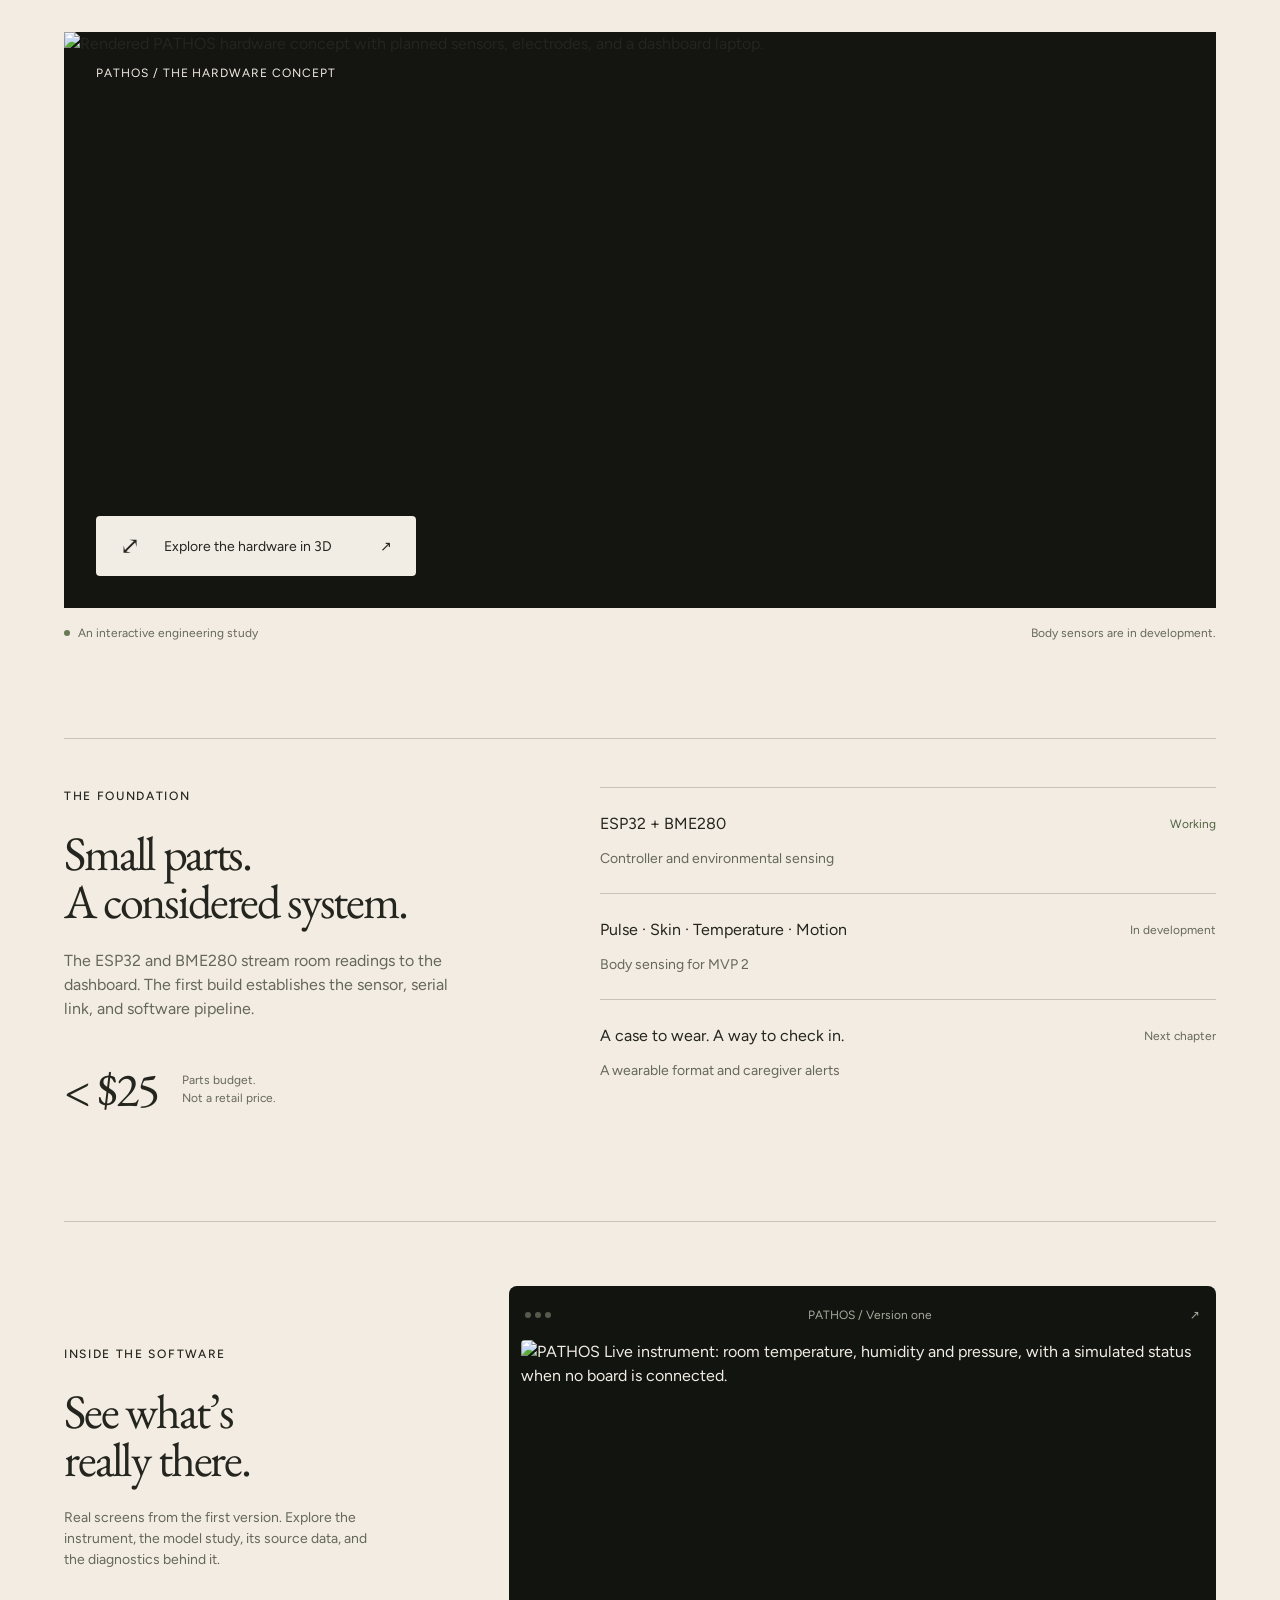
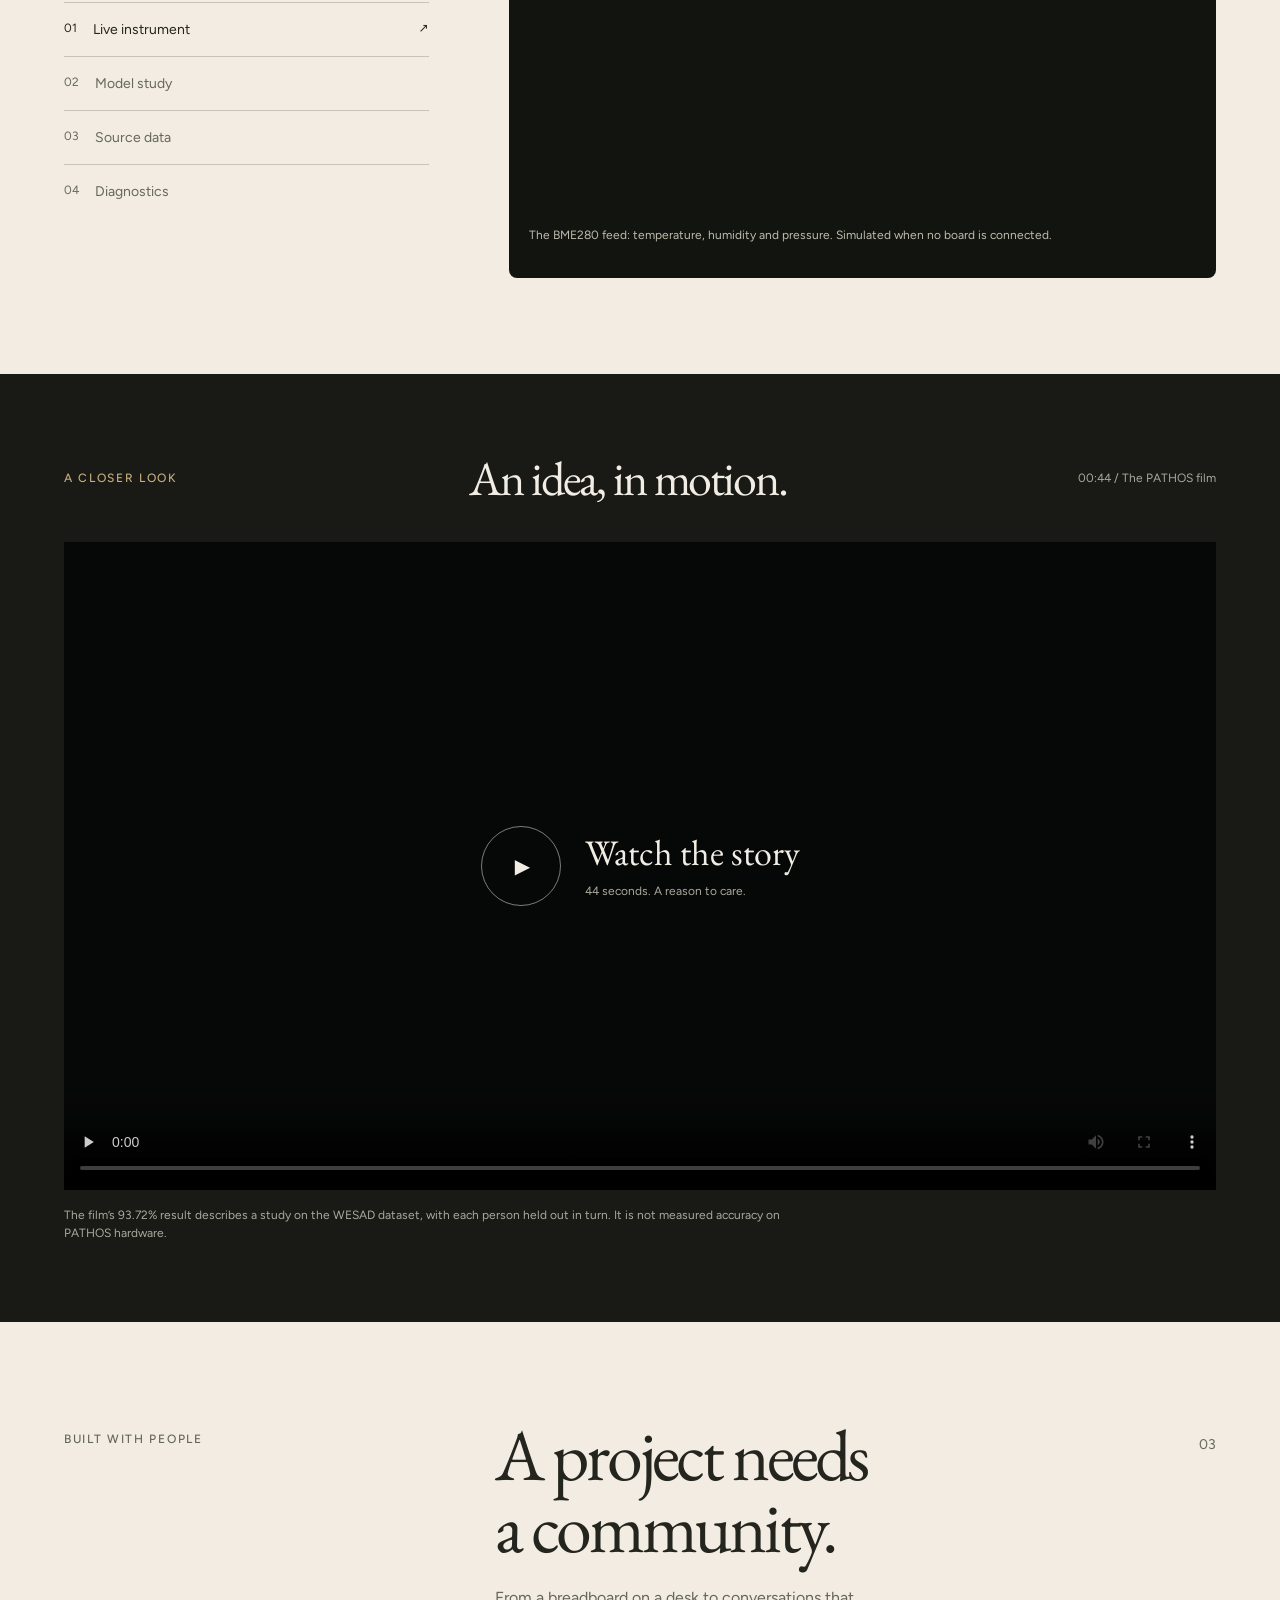
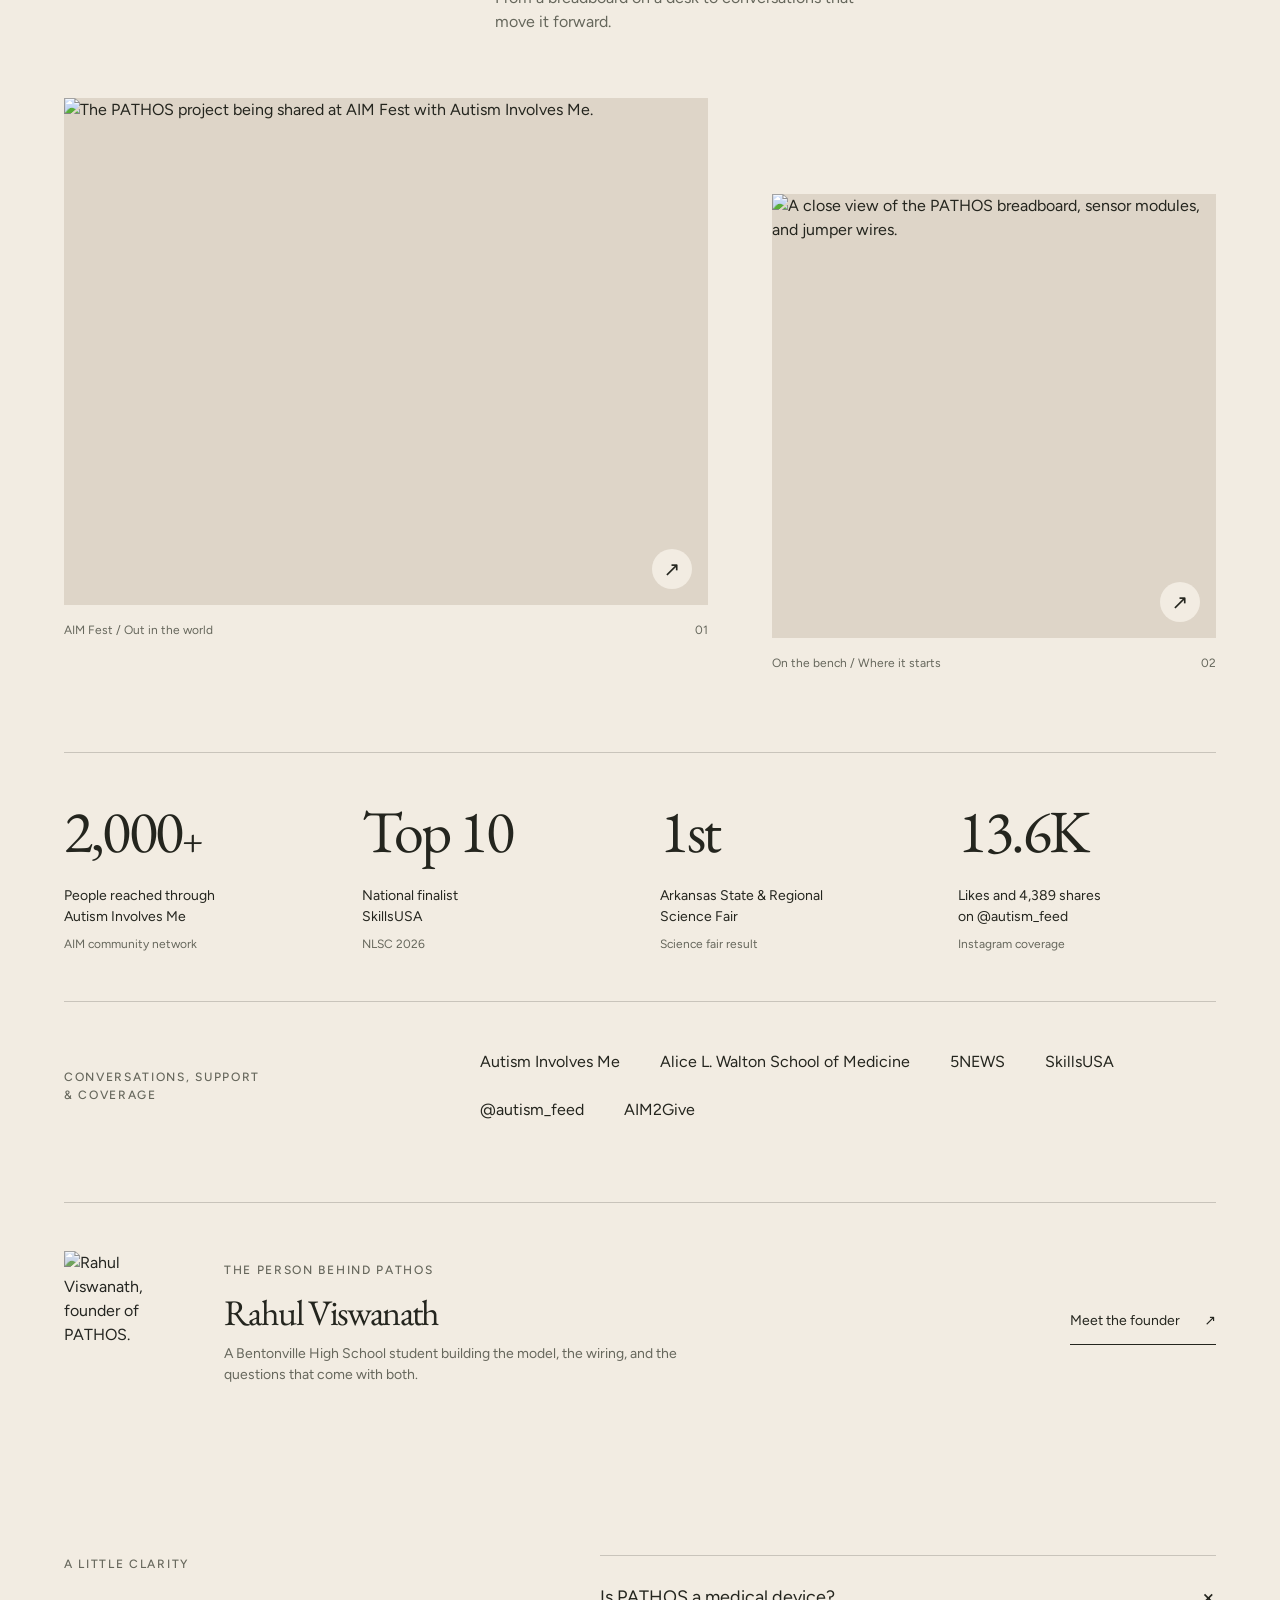
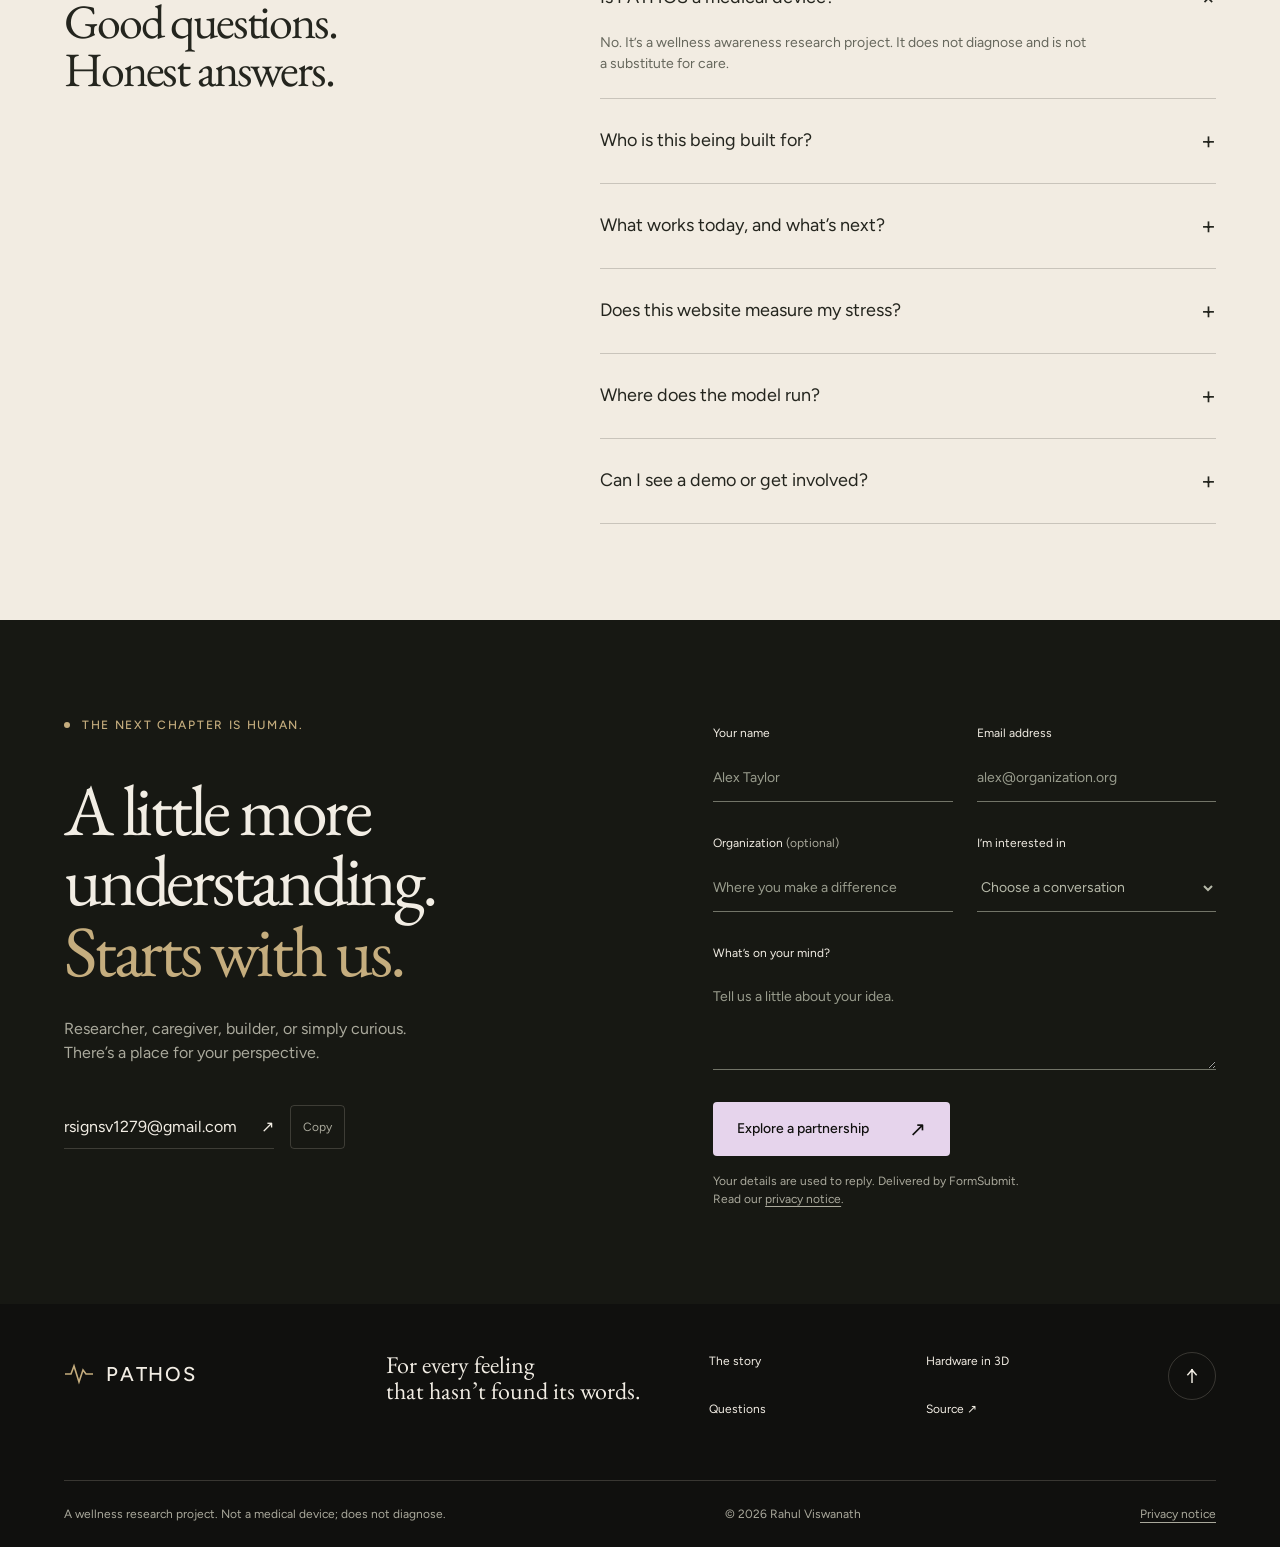
==== commit df2831c4: "Preserve the PATHOS planetary landing page redesign" ====
--- a/index.html
+++ b/index.html
@@ -1,781 +1,97 @@
-<!DOCTYPE html>
+<!doctype html>
 <html lang="en">
 <head>
-    <meta charset="UTF-8">
-    <meta name="viewport" content="width=device-width, initial-scale=1.0">
-    <meta name="description" content="PATHOS is a research prototype that reads skin conductance, pulse, skin temperature and motion to explore stress patterns. Not a medical device.">
-    <meta name="theme-color" content="#f3e9e1">
-    <title>PATHOS · stress awareness from the body's own signals</title>
-    <link rel="canonical" href="https://pathos-landing-tau.vercel.app/">
-    <meta property="og:type" content="website">
-    <meta property="og:site_name" content="PATHOS">
-    <meta property="og:url" content="https://pathos-landing-tau.vercel.app/">
-    <meta property="og:title" content="PATHOS · stress awareness from the body&#x27;s own signals">
-    <meta property="og:description" content="PATHOS is a research prototype that reads skin conductance, pulse, skin temperature and motion to explore stress patterns. Not a medical device.">
-    <meta property="og:image" content="https://pathos-landing-tau.vercel.app/assets/og-image.jpg">
-    <meta property="og:image:width" content="1200">
-    <meta property="og:image:height" content="630">
-    <meta property="og:image:alt" content="PATHOS: see stress building before it spills over. A render of the breadboard rig beside a laptop running the PATHOS dashboard.">
-    <meta name="twitter:card" content="summary_large_image">
-    <meta name="twitter:title" content="PATHOS · stress awareness from the body&#x27;s own signals">
-    <meta name="twitter:description" content="PATHOS is a research prototype that reads skin conductance, pulse, skin temperature and motion to explore stress patterns. Not a medical device.">
-    <meta name="twitter:image" content="https://pathos-landing-tau.vercel.app/assets/og-image.jpg">
-    <script type="application/ld+json">{"@context": "https://schema.org", "@type": "FAQPage", "mainEntity": [{"@type": "Question", "name": "Is PATHOS a medical device?", "acceptedAnswer": {"@type": "Answer", "text": "No. It’s a wellness awareness project. It doesn’t diagnose and isn’t a substitute for care."}}, {"@type": "Question", "name": "Who is it for?", "acceptedAnswer": {"@type": "Answer", "text": "Nonverbal and neurodivergent people, and the caregivers, teachers and therapists around them."}}, {"@type": "Question", "name": "Where does the data go?", "acceptedAnswer": {"@type": "Answer", "text": "It stays local: the model runs on the device. In MVP 2, caregivers get alerts over the network."}}, {"@type": "Question", "name": "Can I try it or help?", "acceptedAnswer": {"@type": "Answer", "text": "Yes. Email us to try a demo, bring PATHOS to your community or help build it."}}]}</script>
-    <link rel="icon" href="favicon.ico" sizes="any">
-    <link rel="icon" href="favicon-32.png" sizes="32x32" type="image/png">
-    <link rel="apple-touch-icon" href="apple-touch-icon.png">
-
-    <link rel="preload" href="assets/hero/hero-poster.webp" as="image" fetchpriority="high" media="(min-aspect-ratio: 4/5)">
-    <link rel="preload" href="assets/hero/hero-poster-portrait.webp" as="image" fetchpriority="high" media="(max-aspect-ratio: 4/5)">
-    <link rel="preconnect" href="https://fonts.googleapis.com">
-    <link rel="preconnect" href="https://fonts.gstatic.com" crossorigin>
-    <link href="https://fonts.googleapis.com/css2?family=EB+Garamond:ital,wght@0,400;1,400&family=Figtree:wght@400;500;600;700&family=Geist+Mono:wght@400;500;700&family=Bodoni+Moda:wght@400&display=swap" rel="stylesheet">
-
-    <link rel="stylesheet" href="styles.css">
-    <link rel="stylesheet" href="prototype.css">
-    <link rel="stylesheet" href="field.css">
-    <link rel="stylesheet" href="play.css">
-    <link rel="stylesheet" href="story.css">
-    <link rel="stylesheet" href="system.css">
-    <link rel="stylesheet" href="film.css">
-    <link rel="stylesheet" href="flow.css">
-    <link rel="stylesheet" href="editorial.css">
-
-    <script type="importmap">
-    {
-        "imports": {
-            "three": "./assets/vendor/three/three.module.js",
-            "three/addons/": "./assets/vendor/three/addons/"
-        }
-    }
-    </script>
-    <script>document.documentElement.classList.add('js');</script>
+  <meta charset="utf-8">
+  <meta name="viewport" content="width=device-width, initial-scale=1">
+  <meta name="theme-color" content="#10100e">
+  <title>PATHOS — A world of feeling. A reason to listen.</title>
+  <meta name="description" content="An open exploration of stress awareness, built around people. Discover PATHOS, its working prototype, and the next chapter in sensing the body's signals.">
+  <meta property="og:url" content="https://pathos-landing-tau.vercel.app/">
+  <meta name="twitter:title" content="PATHOS — A world of feeling. A reason to listen.">
+  <meta name="twitter:description" content="Stress awareness research, built around people. Explore the prototype and the next chapter.">
+  <meta name="twitter:image" content="https://pathos-landing-tau.vercel.app/assets/og-image.jpg">
+  <script type="application/ld+json">{"@context":"https://schema.org","@type":"FAQPage","mainEntity":[{"@type":"Question","name":"Is PATHOS a medical device?","acceptedAnswer":{"@type":"Answer","text":"No. It’s a wellness awareness research project. It does not diagnose and is not a substitute for care."}},{"@type":"Question","name":"Who is this being built for?","acceptedAnswer":{"@type":"Answer","text":"Nonverbal and neurodivergent people, and the caregivers, teachers and therapists around them. Community conversations help guide the work."}},{"@type":"Question","name":"What works today, and what’s next?","acceptedAnswer":{"@type":"Answer","text":"MVP 1 connects an ESP32 controller and BME280 room sensor to the dashboard. Pulse, skin conductance, skin temperature, and motion sensing are in development for MVP 2, along with a wearable case and caregiver alerts."}},{"@type":"Question","name":"Does this website measure my stress?","acceptedAnswer":{"@type":"Answer","text":"No. The planet and traces are illustrations. This website is not connected to a sensor and collects no physiological measurements from visitors."}},{"@type":"Question","name":"Where does the model run?","acceptedAnswer":{"@type":"Answer","text":"The model is designed to run on the device. Network alerts for caregivers are planned for MVP 2. The research has not yet been validated on PATHOS hardware."}},{"@type":"Question","name":"Can I see a demo or get involved?","acceptedAnswer":{"@type":"Answer","text":"Yes. Get in touch about a demonstration, research collaboration, nonprofit partnership, sponsorship, or a conversation about the work."}}]}</script>
+  <link rel="canonical" href="https://pathos-landing-tau.vercel.app/">
+  <meta property="og:type" content="website">
+  <meta property="og:site_name" content="PATHOS">
+  <meta property="og:title" content="PATHOS — A world of feeling. A reason to listen.">
+  <meta property="og:description" content="Stress awareness for people who can't always tell us how they feel. A wellness research prototype, built with people.">
+  <meta property="og:image" content="https://pathos-landing-tau.vercel.app/assets/og-image.jpg">
+  <meta property="og:image:alt" content="A rendered study of the PATHOS hardware beside its dashboard.">
+  <meta name="twitter:card" content="summary_large_image">
+  <link rel="icon" href="favicon.ico" sizes="any">
+  <link rel="apple-touch-icon" href="apple-touch-icon.png">
+  <link rel="preload" href="assets/fonts/figtree-latin-variable.woff2" as="font" type="font/woff2" crossorigin>
+  <link rel="preload" href="assets/fonts/eb-garamond-latin-400.woff2" as="font" type="font/woff2" crossorigin>
+  <link rel="preload" href="assets/marble-sm.webp" as="image">
+  <link rel="stylesheet" href="experience.css">
+  <script>document.documentElement.classList.add('js');</script>
 </head>
 <body>
-    <a class="skip-link" href="#main">Skip to content</a>
-
-    <header class="nav-wrap">
-        <nav class="nav" id="nav" aria-label="Main">
-            <a href="#hero" class="brand" aria-label="PATHOS home">
-                <svg class="brand-mark" width="22" height="16" viewBox="0 0 22 16" aria-hidden="true"><path d="M0 8h4l2.2-6 3.6 12L13 4l2 4h7" fill="none" stroke="currentColor" stroke-width="2.4" stroke-linecap="round" stroke-linejoin="round"/></svg>
-                <span>PATHOS</span>
-            </a>
-            <button class="menu-btn" id="navToggle" aria-label="Open menu" aria-controls="navLinks" aria-expanded="false">
-                <span></span><span></span><span></span>
-            </button>
-            <div class="menu" id="navLinks">
-                <a href="#problem" class="nav-link">The problem</a>
-                <a href="#solution" class="nav-link">Features</a>
-                <a href="#how" class="nav-link">How it works</a>
-                <a href="#product" class="nav-link">The build</a>
-                <a href="#faq" class="nav-link">FAQ</a>
-                <a href="#contact" class="nav-link nav-link--cta">Explore a partnership</a>
-            </div>
-        </nav>
-    </header>
-
-    <main id="main">
-
-    <!-- 1. Hero: a looping film of marble slabs (assets/hero, rendered from
-         deliverables/hero-render) behind the headline. -->
-    <section id="hero" class="hero hero--film">
-        <video class="hero-video" id="heroVideo" autoplay muted loop playsinline preload="auto" disablepictureinpicture disableremoteplayback aria-hidden="true" tabindex="-1">
-            <source src="assets/hero/hero-portrait.mp4" type="video/mp4" media="(max-aspect-ratio: 4/5)">
-            <source src="assets/hero/hero.mp4" type="video/mp4">
-        </video>
-        <div class="hero-shade" aria-hidden="true"></div>
-
-        <div class="hero-inner">
-            <a class="announce" href="#pathos-iot" data-intro="0">
-                <span>PATHOS MVP 2 is in the works</span>
-                <svg width="12" height="12" viewBox="0 0 12 12" aria-hidden="true"><path d="M2 6h8M6.5 2.5 10 6l-3.5 3.5" fill="none" stroke="currentColor" stroke-width="1.6" stroke-linecap="round" stroke-linejoin="round"/></svg>
-            </a>
-            <h1 class="hero-title" data-intro="1">
-                Stress awareness<br>
-                for <span class="accent">humans</span>, from <span class="accent accent--mono">sensors</span>
-            </h1>
-            <div class="hero-foot" data-intro="2">
-                <p class="hero-sub">
-                    PATHOS reads skin conductance, heart rhythm, skin temperature and motion,
-                    with under $25 of parts.
-                </p>
-                <div class="hero-cta">
-                    <a href="#product" class="btn btn-dark">See the build</a>
-                </div>
-            </div>
+  <a class="skip-link" href="#main">Skip to content</a>
+  <header class="site-header" id="header">
+    <a class="brand" href="#hero" aria-label="PATHOS home"><svg viewBox="0 0 30 24" width="30" height="24" aria-hidden="true"><path d="M1 12h6l3-8 5 16 4-12 3 4h7" fill="none" stroke="currentColor" stroke-width="1.6" stroke-linecap="round" stroke-linejoin="round"/></svg><span>PATHOS</span></a>
+    <nav class="desktop-nav" aria-label="Main navigation"><a href="#story">The story</a><a href="#product">The prototype</a><a href="#impact">The people</a></nav>
+    <div class="header-actions"><button class="motion-toggle" id="motionToggle" type="button" aria-pressed="false" aria-label="Pause ambient motion"><span class="motion-icon" aria-hidden="true">Ⅱ</span><span class="motion-label">Pause motion</span></button><a class="header-contact" href="#contact">Let’s talk <span aria-hidden="true">↗</span></a><button class="menu-toggle" id="menuToggle" type="button" aria-expanded="false" aria-controls="mobileMenu" aria-label="Open navigation"><span></span><span></span></button></div>
+  </header>
+  <dialog class="mobile-menu" id="mobileMenu" aria-label="Navigation"><div class="menu-top"><span class="eyebrow">Explore PATHOS</span><button class="icon-button" id="menuClose" aria-label="Close navigation">×</button></div><nav aria-label="Mobile navigation"><a href="#story"><span>01</span>The story</a><a href="#product"><span>02</span>The prototype</a><a href="#impact"><span>03</span>The people</a><a href="#contact"><span>04</span>Let’s talk ↗</a></nav><p>A little more understanding.<br>A little earlier.</p></dialog>
+  <main id="main">
+    <div class="cosmos" id="cosmos">
+      <div class="world-scene" id="worldScene" aria-hidden="true">
+        <div class="star-field"></div>
+        <div class="planet-system" id="planetSystem">
+          <svg class="orbit-art" viewBox="0 0 1000 1000"><g fill="none" stroke="currentColor"><ellipse cx="500" cy="500" rx="478" ry="206" transform="rotate(-28 500 500)"/><ellipse cx="500" cy="500" rx="428" ry="320" transform="rotate(38 500 500)" stroke-dasharray="1 9"/><circle cx="500" cy="500" r="372" opacity=".22"/></g><g fill="currentColor"><circle cx="855" cy="283" r="4"/><circle cx="150" cy="706" r="3"/><circle cx="690" cy="796" r="3"/></g></svg>
+          <div class="planet-body"><div class="planet-fallback"></div><canvas id="planetCanvas"></canvas></div>
+          <span class="planet-label label-one"><i></i><span id="orbitLabel">A world beneath the surface</span></span>
+          <span class="planet-label label-two"><span>Human, at every scale</span><i></i></span>
+          <svg class="crosshair crosshair-one" viewBox="0 0 20 20"><path d="M10 0v20M0 10h20"/></svg><svg class="crosshair crosshair-two" viewBox="0 0 20 20"><path d="M10 0v20M0 10h20"/></svg>
         </div>
-
-        <ul class="logos" aria-label="Partners and coverage" data-intro="3">
-            <li class="logo logo--serif">Autism Involves Me</li>
-            <li class="logo logo--caps">Alice Walton<small>School of Medicine</small></li>
-            <li class="logo logo--heavy">5NEWS</li>
-            <li class="logo logo--wide">SkillsUSA</li>
-            <li class="logo logo--mono">@autism_feed</li>
-            <li class="logo logo--light">AIM2Give</li>
-        </ul>
+        <div class="scene-note"><span class="scene-index" id="sceneIndex">01 / 04</span><span id="sceneNote">A visual journey into what we feel.</span></div>
+        <div class="story-progress"><span id="storyProgress"></span></div>
+      </div>
+      <section class="hero" id="hero" aria-labelledby="heroTitle">
+        <div class="hero-copy">
+          <p class="eyebrow"><span class="status-dot"></span>Human first. Sensor informed.</p>
+          <h1 id="heroTitle">The body speaks.<br><span>Let’s listen.</span></h1>
+          <p class="hero-description">Stress awareness for people who can’t always tell us how they feel.</p>
+          <p class="hero-context">A world of feeling lives beneath the surface. We’re exploring how to understand it.</p>
+          <a class="button button-primary" href="#contact">Explore a partnership <span aria-hidden="true">↗</span></a>
+          <p class="prototype-status"><span></span>A wellness research prototype · MVP 2 in development</p>
+        </div>
+        <div class="hero-footer"><a class="scroll-link" href="#story"><span class="scroll-symbol" aria-hidden="true">↓</span><span>Scroll to look a little closer</span></a><span class="hero-location">Bentonville, Arkansas<br>Built with purpose. For people.</span><a class="skip-story" href="#product">Go straight to the prototype <span aria-hidden="true">↗</span></a></div>
+      </section>
+      <section class="story" id="story" aria-label="The PATHOS story">
+        <nav class="chapter-nav" aria-label="Story chapters"><a href="#chapter-listen" aria-current="step"><span>01</span><span>Listen</span></a><a href="#chapter-signals"><span>02</span><span>Connect</span></a><a href="#chapter-understand"><span>03</span><span>Understand</span></a><a href="#chapter-care"><span>04</span><span>Care</span></a></nav>
+        <article class="chapter" id="chapter-listen" data-chapter="0"><div class="chapter-copy"><p class="eyebrow">01 / The unseen</p><h2>Not every feeling<br>finds the words.</h2><p>For nonverbal and neurodivergent people, stress can be difficult to communicate. The people around them are often left trying to read the signs.</p><p class="chapter-emphasis">What if we could start by listening<br>to the body?</p><div class="chapter-footnote"><span class="tiny-mark" aria-hidden="true">✳</span>More understanding begins with more context.</div></div></article>
+        <article class="chapter" id="chapter-signals" data-chapter="1"><div class="chapter-copy"><p class="eyebrow">02 / The connections</p><h2>One signal.<br>So many stories.</h2><p>A faster pulse could mean stress. Or stairs. PATHOS’s next version brings body signals and environmental context together.</p>
+          <div class="signal-selector" role="group" aria-label="Explore an illustrative body signal"><button type="button" class="is-active" data-signal="pulse" aria-pressed="true">Pulse</button><button type="button" data-signal="skin" aria-pressed="false">Skin</button><button type="button" data-signal="temperature" aria-pressed="false">Temperature</button><button type="button" data-signal="motion" aria-pressed="false">Motion</button></div>
+          <div class="signal-readout" aria-live="polite"><div class="signal-heading"><strong id="signalTitle">The rhythm within</strong><span id="signalPart">MAX30102 · planned</span></div><svg class="signal-wave" viewBox="0 0 420 64" preserveAspectRatio="none" aria-hidden="true"><path id="signalPath" d="M0 38L48 38 57 33 65 40 76 38 85 38 92 11 100 55 110 31 122 38 174 38 183 33 191 40 202 38 211 38 218 11 226 55 236 31 248 38 300 38 309 33 317 40 328 38 337 38 344 11 352 55 362 31 374 38 420 38"/></svg><p id="signalDescription">Pulse and the variation between beats offer one piece of the picture.</p></div><p class="small-note">Illustrative signals, not measurements. Body sensors are in development for MVP 2.</p>
+        </div></article>
+        <article class="chapter" id="chapter-understand" data-chapter="2"><div class="chapter-copy"><p class="eyebrow">03 / The interpretation</p><h2>Less guessing.<br>More context.</h2><p>The research model turns a window of signals into a clearer picture. The aim is awareness that helps people decide when to check in.</p><ol class="model-sequence"><li><span>01</span>Sample</li><li><span>02</span>Summarise</li><li><span>03</span>Classify</li><li><span>04</span>Report</li></ol><p class="research-note">Studied on WESAD, a public laboratory dataset.<br><strong>Not yet validated on PATHOS hardware.</strong></p><a class="text-link" href="https://ubicomp.eti.uni-siegen.de/home/datasets/icmi18/" target="_blank" rel="noopener noreferrer">Explore the research dataset <span aria-hidden="true">↗</span></a></div></article>
+        <article class="chapter" id="chapter-care" data-chapter="3"><div class="chapter-copy"><p class="eyebrow">04 / The reason</p><h2>Technology should<br>bring us closer.</h2><p>To the people we care about. To the moments we might miss. To a little more understanding, a little earlier.</p><p class="chapter-emphasis">The signals matter.<br>The person matters more.</p><a class="text-link" href="#product">Meet the real prototype <span aria-hidden="true">↓</span></a></div></article>
+      </section>
+    </div>
+    <section class="build-section section-light" id="product" aria-labelledby="buildTitle">
+      <div class="section-heading"><p class="eyebrow">From possibility to prototype</p><div><h2 id="buildTitle">Real wires.<br>Real work.</h2><p>A student’s question, becoming something you can hold.</p></div><span class="section-number" aria-hidden="true">02</span></div>
+      <div class="hardware-feature" id="prototype"><a class="hardware-image" href="hardware.html#prototype" aria-label="Explore the interactive PATHOS hardware in 3D"><img src="assets/pathos-hardware-poster.webp" width="1600" height="900" alt="Rendered PATHOS hardware concept with planned sensors, electrodes, and a dashboard laptop." loading="lazy" decoding="async"><span class="image-overline">PATHOS / The hardware concept</span><span class="image-action"><span aria-hidden="true">⤢</span>Explore the hardware in 3D <span aria-hidden="true">↗</span></span></a><div class="hardware-caption"><p><span class="status-dot"></span>An interactive engineering study</p><span>Body sensors are in development.</span></div></div>
+      <div class="build-details"><div><p class="eyebrow">The foundation</p><h3>Small parts.<br>A considered system.</h3><p>The ESP32 and BME280 stream room readings to the dashboard. The first build establishes the sensor, serial link, and software pipeline.</p><p class="budget-note"><strong>&lt; $25</strong><span>Parts budget.<br>Not a retail price.</span></p></div><div class="parts-list" id="sensors"><div class="parts-row"><span>ESP32 + BME280</span><span class="state-working">Working</span><p>Controller and environmental sensing</p></div><div class="parts-row"><span>Pulse · Skin · Temperature · Motion</span><span>In development</span><p>Body sensing for MVP 2</p></div><div class="parts-row" id="pathos-iot"><span>A case to wear. A way to check in.</span><span>Next chapter</span><p>A wearable format and caregiver alerts</p></div></div></div>
+      <div class="software-feature" id="device-tour"><div class="software-copy"><p class="eyebrow">Inside the software</p><h3>See what’s<br>really there.</h3><p>Real screens from the first version. Explore the instrument, the model study, its source data, and the diagnostics behind it.</p><div class="software-controls" role="tablist" aria-label="PATHOS software screens"><button id="screen-tab-0" type="button" role="tab" aria-selected="true" aria-controls="softwarePanel" data-screen="0">01 <span>Live instrument</span><span aria-hidden="true">↗</span></button><button id="screen-tab-1" type="button" role="tab" aria-selected="false" aria-controls="softwarePanel" tabindex="-1" data-screen="1">02 <span>Model study</span><span aria-hidden="true">↗</span></button><button id="screen-tab-2" type="button" role="tab" aria-selected="false" aria-controls="softwarePanel" tabindex="-1" data-screen="2">03 <span>Source data</span><span aria-hidden="true">↗</span></button><button id="screen-tab-3" type="button" role="tab" aria-selected="false" aria-controls="softwarePanel" tabindex="-1" data-screen="3">04 <span>Diagnostics</span><span aria-hidden="true">↗</span></button></div><noscript><p class="no-js-media-links">Explore the screens:<a href="assets/v1-live-instrument.webp">Live instrument</a><a href="assets/v1-model-study.webp">Model study</a><a href="assets/v1-source-data.webp">Source data</a><a href="assets/v1-diagnostics.webp">Diagnostics</a></p></noscript></div><figure class="software-screen" id="softwarePanel" role="tabpanel" aria-labelledby="screen-tab-0" tabindex="0"><div class="screen-chrome"><span><i></i><i></i><i></i></span><span>PATHOS / Version one</span><span>↗</span></div><img id="softwareImage" src="assets/v1-live-instrument.webp" width="1600" height="1100" alt="PATHOS Live instrument: room temperature, humidity and pressure, with a simulated status when no board is connected." loading="lazy" decoding="async"><figcaption id="softwareCaption">The BME280 feed: temperature, humidity and pressure. Simulated when no board is connected.</figcaption></figure></div>
     </section>
-
-    <!-- 2. Social proof: results so far -->
-    <section id="proof" class="proof" aria-labelledby="proofTitle">
-        <div class="wrap">
-            <div class="proof-panel">
-                <h2 class="proof-title title-4" id="proofTitle">Results so far</h2>
-                <ul class="proof-stats" data-reveal-group>
-                    <li><p class="proof-n heading-3"><span class="count" data-count="2000">2,000</span>+</p><p class="proof-l body-6">people reached through Autism Involves Me</p><p class="proof-src caption-4">AIM community network</p></li>
-                    <li><p class="proof-n heading-3"><span class="count" data-count="13.6" data-decimals="1" data-suffix="K">13.6K</span></p><p class="proof-l body-6">likes on the @autism_feed post, with 4,389 shares</p><p class="proof-src caption-4">@autism_feed on Instagram</p></li>
-                    <li><p class="proof-n heading-3">Top&nbsp;10</p><p class="proof-l body-6">national finalist</p><p class="proof-src caption-4">SkillsUSA NLSC 2026</p></li>
-                    <li><p class="proof-n heading-3">1st</p><p class="proof-l body-6">place at the science fair</p><p class="proof-src caption-4">Arkansas State &amp; Regional Science Fair</p></li>
-                </ul>
-            </div>
-        </div>
+    <section class="film-section" id="film" aria-labelledby="filmTitle"><div class="film-heading"><p class="eyebrow">A closer look</p><h2 id="filmTitle">An idea, in motion.</h2><span>00:44 / The PATHOS film</span></div><div class="film-player"><video id="pathosFilm" controls playsinline preload="none" poster="assets/film/stills/p-00.webp" aria-label="The PATHOS film: the motivation, prototype, and research behind the project"><source src="assets/film/film-1080.mp4" type="video/mp4"></video><button class="film-play" id="filmPlay" type="button"><span class="play-circle" aria-hidden="true">▶</span><span>Watch the story<span>44 seconds. A reason to care.</span></span></button></div><p class="film-caveat">The film’s 93.72% result describes a study on the WESAD dataset, with each person held out in turn. It is not measured accuracy on PATHOS hardware.</p></section>
+    <section class="people-section section-light" id="impact" aria-labelledby="peopleTitle"><div class="section-heading"><p class="eyebrow">Built with people</p><div><h2 id="peopleTitle">A project needs<br>a community.</h2><p>From a breadboard on a desk to conversations that move it forward.</p></div><span class="section-number" aria-hidden="true">03</span></div>
+      <div class="community-gallery"><figure class="community-main"><a class="photo-button" href="assets/field-aim-fest.webp" data-photo="assets/field-aim-fest.webp" data-caption="PATHOS at AIM Fest, sharing the prototype with the community." aria-label="Enlarge the PATHOS demonstration at AIM Fest"><img src="assets/field-aim-fest.webp" width="935" height="740" alt="The PATHOS project being shared at AIM Fest with Autism Involves Me." loading="lazy" decoding="async"><span aria-hidden="true">↗</span></a><figcaption><span>AIM Fest / Out in the world</span><span>01</span></figcaption></figure><figure class="community-secondary"><a class="photo-button" href="assets/field-rig.webp" data-photo="assets/field-rig.webp" data-caption="The first PATHOS rig. Every connection, built by hand." aria-label="Enlarge the PATHOS breadboard wiring"><img src="assets/field-rig.webp" width="977" height="1100" alt="A close view of the PATHOS breadboard, sensor modules, and jumper wires." loading="lazy" decoding="async"><span aria-hidden="true">↗</span></a><figcaption><span>On the bench / Where it starts</span><span>02</span></figcaption></figure></div>
+      <div class="proof-row"><div><strong>2,000<span>+</span></strong><p>People reached through<br>Autism Involves Me</p><span class="source">AIM community network</span></div><div><strong>Top 10</strong><p>National finalist<br>SkillsUSA</p><span class="source">NLSC 2026</span></div><div><strong>1st</strong><p>Arkansas State &amp; Regional<br>Science Fair</p><span class="source">Science fair result</span></div><div><strong>13.6K</strong><p>Likes and 4,389 shares<br>on @autism_feed</p><span class="source">Instagram coverage</span></div></div>
+      <div class="community-names"><p class="eyebrow">Conversations, support &amp; coverage</p><ul><li>Autism Involves Me</li><li>Alice L. Walton School of Medicine</li><li>5NEWS</li><li>SkillsUSA</li><li>@autism_feed</li><li>AIM2Give</li></ul></div>
+      <div class="founder" id="team"><img src="assets/rahul-viswanath.webp" width="400" height="400" alt="Rahul Viswanath, founder of PATHOS." loading="lazy" decoding="async"><div><p class="eyebrow">The person behind PATHOS</p><h3>Rahul Viswanath</h3><p>A Bentonville High School student building the model, the wiring, and the questions that come with both.</p></div><a class="text-link" href="https://www.linkedin.com/in/rahulnviswanath/" target="_blank" rel="noopener noreferrer">Meet the founder <span aria-hidden="true">↗</span></a></div>
     </section>
-
-    <!-- 2a. The PATHOS film: 44 seconds, driven by scroll (film.js) -->
-    <section id="film" class="film" aria-labelledby="filmTitle">
-        <h2 class="sr-only" id="filmTitle">PATHOS in 44 seconds</h2>
-        <p class="sr-only">A silent film that plays on its own. Stress builds in the body before people can say it. PATHOS senses skin conductance and temperature, streams the signals to the model and shows the result live. It cites 93.72% accuracy on the WESAD dataset with each person held out in turn, not yet measured on PATHOS hardware, and the SkillsUSA top 10 finish, then invites you to collaborate.</p>
-        <div class="film-stage" id="filmStage">
-            <video class="film-video" id="filmVideo" src="assets/film/film-1080.mp4?v=2" poster="assets/film/stills/p-00.webp" autoplay muted loop playsinline preload="auto" disablepictureinpicture disableremoteplayback></video>
-            <div class="film-scrub" aria-hidden="true"><span id="filmScrub"></span></div>
-        </div>
+    <section class="faq-section section-light" id="faq" aria-labelledby="faqTitle"><div><p class="eyebrow">A little clarity</p><h2 id="faqTitle">Good questions.<br>Honest answers.</h2></div><div class="faq-list"><details open><summary>Is PATHOS a medical device?<span aria-hidden="true">+</span></summary><p>No. It’s a wellness awareness research project. It does not diagnose and is not a substitute for care.</p></details><details><summary>Who is this being built for?<span aria-hidden="true">+</span></summary><p>Nonverbal and neurodivergent people, and the caregivers, teachers and therapists around them. Community conversations help guide the work.</p></details><details><summary>What works today, and what’s next?<span aria-hidden="true">+</span></summary><p>MVP 1 connects an ESP32 controller and BME280 room sensor to the dashboard. Pulse, skin conductance, skin temperature, and motion sensing are in development for MVP 2, along with a wearable case and caregiver alerts.</p></details><details><summary>Does this website measure my stress?<span aria-hidden="true">+</span></summary><p>No. The planet and traces are illustrations. This website is not connected to a sensor and collects no physiological measurements from visitors.</p></details><details><summary>Where does the model run?<span aria-hidden="true">+</span></summary><p>The model is designed to run on the device. Network alerts for caregivers are planned for MVP 2. The research has not yet been validated on PATHOS hardware.</p></details><details><summary>Can I see a demo or get involved?<span aria-hidden="true">+</span></summary><p>Yes. Get in touch about a demonstration, research collaboration, nonprofit partnership, sponsorship, or a conversation about the work.</p></details></div></section>
+    <section class="contact-section" id="contact" aria-labelledby="contactTitle"><div class="contact-intro"><p class="eyebrow"><span class="status-dot"></span>The next chapter is human.</p><h2 id="contactTitle">A little more<br>understanding.<br><span>Starts with us.</span></h2><p>Researcher, caregiver, builder, or simply curious.<br>There’s a place for your perspective.</p><div class="contact-email-row"><a href="mailto:rsignsv1279@gmail.com">rsignsv1279@gmail.com <span aria-hidden="true">↗</span></a><button type="button" data-copy="rsignsv1279@gmail.com" aria-label="Copy email address">Copy</button></div></div>
+      <form id="contactForm" class="contact-form" action="https://formsubmit.co/rsignsv1279@gmail.com" data-ajax-action="https://formsubmit.co/ajax/rsignsv1279@gmail.com" method="post"><div class="form-pair"><div class="form-group"><label for="contactName">Your name</label><input id="contactName" name="name" autocomplete="name" required aria-describedby="contactNameError" placeholder="Alex Taylor"><p class="field-error" id="contactNameError" hidden></p></div><div class="form-group"><label for="contactEmail">Email address</label><input id="contactEmail" name="email" type="email" autocomplete="email" required aria-describedby="contactEmailError" placeholder="alex@organization.org"><p class="field-error" id="contactEmailError" hidden></p></div></div><div class="form-pair"><div class="form-group"><label for="contactOrg">Organization <span>(optional)</span></label><input id="contactOrg" name="organization" autocomplete="organization" placeholder="Where you make a difference"></div><div class="form-group"><label for="contactInterest">I’m interested in</label><select id="contactInterest" name="interest" required aria-describedby="contactInterestError"><option value="">Choose a conversation</option><option>Research collaboration</option><option>Pilot or demonstration</option><option>Nonprofit partnership</option><option>Sponsorship</option><option>Media inquiry</option><option>General inquiry</option></select><p class="field-error" id="contactInterestError" hidden></p></div></div><div class="form-group"><label for="contactMessage">What’s on your mind?</label><textarea id="contactMessage" name="message" rows="3" required aria-describedby="contactMessageError" placeholder="Tell us a little about your idea."></textarea><p class="field-error" id="contactMessageError" hidden></p></div><input class="honeypot" type="text" name="_honey" tabindex="-1" autocomplete="off" aria-hidden="true"><p id="formStatus" class="form-status" role="status" aria-live="polite"></p><button class="button button-primary" type="submit">Explore a partnership <span aria-hidden="true">↗</span></button><p class="form-privacy">Your details are used to reply. Delivered by FormSubmit.<br>Read our <a href="privacy.html">privacy notice</a>.</p></form>
     </section>
-
-    <!-- 2b. Visual proof: scroll-driven tour of the real version-one software -->
-    <section class="device-section" id="device-tour" aria-labelledby="tourTitle">
-        <div class="wrap">
-            <header class="sec-head tour-head" data-reveal>
-                <p class="eyebrow">The software</p>
-                <h2 class="heading-2" id="tourTitle">What the dashboard actually shows</h2>
-                <p class="body-3 sec-tag">Real screens, not mockups.</p>
-            </header>
-        </div>
-        <div class="device-track" id="deviceTrack">
-        <div class="device-stage">
-            <div class="device" id="device">
-                <div class="device-screen">
-                    <div class="screen-window">
-                        <img class="screen-shot is-on" src="assets/v1-live-instrument.webp" srcset="assets/v1-live-instrument-sm.webp 800w, assets/v1-live-instrument.webp 1600w" sizes="(max-width: 720px) 92vw, 960px" width="1600" height="1100" alt="PATHOS version one software, Live instrument tab: The BME280 feed with temperature, humidity and pressure, labelled as simulated when no board is plugged in." decoding="async">
-                        <img class="screen-shot" src="assets/v1-model-study.webp" srcset="assets/v1-model-study-sm.webp 800w, assets/v1-model-study.webp 1600w" sizes="(max-width: 720px) 92vw, 960px" width="1600" height="1100" alt="PATHOS version one software, Model study tab: Sliders drive the original network&rsquo;s three inputs directly, bypassing the sensor." decoding="async" loading="lazy">
-                        <img class="screen-shot" src="assets/v1-source-data.webp" srcset="assets/v1-source-data-sm.webp 800w, assets/v1-source-data.webp 1600w" sizes="(max-width: 720px) 92vw, 960px" width="1600" height="1100" alt="PATHOS version one software, Source data tab: The synthetic Stress-Lysis dataset that model was trained on. Not clinical data." decoding="async" loading="lazy">
-                        <img class="screen-shot" src="assets/v1-diagnostics.webp" srcset="assets/v1-diagnostics-sm.webp 800w, assets/v1-diagnostics.webp 1600w" sizes="(max-width: 720px) 92vw, 960px" width="1600" height="1100" alt="PATHOS version one software, Diagnostics tab: Dataset hash, training seed and architecture, all inspectable, nothing hidden." decoding="async" loading="lazy">
-                    </div>
-                </div>
-            </div>
-            <div class="device-shadow" aria-hidden="true"></div>
-            <div class="device-meta">
-                <ol class="device-steps" aria-label="Screens">
-                    <li><button type="button" class="step-btn button-sm is-on" data-step="0" aria-current="step"><span>01</span>Live instrument</button></li>
-                    <li><button type="button" class="step-btn button-sm" data-step="1"><span>02</span>Model study</button></li>
-                    <li><button type="button" class="step-btn button-sm" data-step="2"><span>03</span>Source data</button></li>
-                    <li><button type="button" class="step-btn button-sm" data-step="3"><span>04</span>Diagnostics</button></li>
-                </ol>
-                <div class="device-captions" aria-live="polite">
-                    <p class="device-caption body-3 is-on" data-step="0">The live BME280 feed: temperature, humidity and pressure.</p>
-                    <p class="device-caption body-3" data-step="1">Sliders drive the model&rsquo;s three inputs directly.</p>
-                    <p class="device-caption body-3" data-step="2">The Stress-Lysis dataset the first model learned from.</p>
-                    <p class="device-caption body-3" data-step="3">Dataset hash, training seed and architecture, all inspectable.</p>
-                </div>
-            </div>
-        </div>
-        </div>
-    </section>
-
-    <!-- 2c. Results: who it has reached -->
-    <section id="impact" class="section cv partners-section" aria-labelledby="impactTitle">
-        <canvas class="edge-art" data-art="modules" data-side="left" data-rotate="1" data-flip="1" data-speed="0.12" aria-hidden="true"></canvas>
-        <canvas class="edge-art" data-art="electrodes" data-side="right" data-speed="0.12" aria-hidden="true"></canvas>
-        <div class="wrap">
-            <header class="sec-head sys-head" data-reveal>
-                <p class="eyebrow">Partners</p>
-                <h2 class="heading-2" id="impactTitle">Built with people, not for them</h2>
-                <p class="body-3 sec-tag">Mentors, media and community.</p>
-            </header>
-            <div class="partners-grid">
-                <ul class="partner-rows" data-reveal data-reveal-group>
-                    <li><p class="partner-role caption-4">Community partner</p><h3 class="title-2">Autism Involves Me</h3><p class="body-6">Founder Paula George has backed PATHOS since the first build.</p></li>
-                    <li><p class="partner-role caption-4">Medical mentors</p><h3 class="title-2">Alice&nbsp;L.&nbsp;Walton School of Medicine</h3><p class="body-6">Mary Buschlen and Josiah Leong advise on design, research and ethics.</p></li>
-                    <li><p class="partner-role caption-4">Media coverage</p><h3 class="title-2">5NEWS</h3><p class="body-6">TV segment: &ldquo;Bentonville teens create AI tool to aid nonverbal autistic individuals.&rdquo;</p></li>
-                    <li><p class="partner-role caption-4">Social media coverage</p><h3 class="title-2">@autism_feed</h3><p class="body-6">Shared PATHOS with its <span class="count" data-count="250" data-suffix="K+">250K+</span> followers.</p></li>
-                    <li><p class="partner-role caption-4">Community pitch</p><h3 class="title-2">AIM2Give &amp; First National Bank</h3><p class="body-6">A joint pitch to local advocacy groups.</p></li>
-                    <li><p class="partner-role caption-4">Competition</p><h3 class="title-2">SkillsUSA</h3><p class="body-6">National Leadership &amp; Skills Conference, 2026.</p></li>
-                </ul>
-                <div class="partners-aside" data-reveal>
-                    <div class="press-strip" data-lightbox-group="press">
-                        <button type="button" class="shot shot--portrait" data-missing-label="assets/press-instagram.jpg">
-                            <img src="assets/press-instagram-optimized.jpg" alt="Instagram post from @autism_feed featuring PATHOS, with 13.6K likes and 4,389 shares." loading="lazy" decoding="async" width="952" height="1652">
-                            <span class="shot-caption"><span class="shot-caption-text"><strong>@autism_feed</strong><span>The post about PATHOS</span></span></span>
-                        </button>
-                    </div>
-                </div>
-            </div>
-        </div>
-    </section>
-
-
-    <!-- 3. Problem: what caregivers are dealing with, and what it costs -->
-    <section id="problem" class="section problem" aria-labelledby="problemTitle">
-        <div class="wrap">
-            <header class="sec-head sys-head" data-reveal>
-                <p class="eyebrow">The problem</p>
-                <h2 class="heading-2" id="problemTitle">Stress shows in the body first</h2>
-                <p class="body-3 sec-tag">The body knows before anyone sees.</p>
-            </header>
-            <div class="problem-grid">
-                <figure class="problem-chart slab" data-reveal>
-                    <canvas id="problemChart" aria-hidden="true"></canvas>
-                    <figcaption class="problem-legend caption-2">
-                        <span class="pl pl--body">What the body shows</span>
-                        <span class="pl pl--seen">What people see</span>
-                        <span class="pl pl--gap">The window that gets missed</span>
-                    </figcaption>
-                    <p class="sr-only">The body&rsquo;s stress signals rise well before behaviour changes; the gap between them is the window that gets missed.</p>
-                </figure>
-                <div class="problem-cards" data-reveal-group>
-                    <article class="problem-point"><p class="problem-n caption-4">01</p><h3 class="title-2">They can&rsquo;t always tell you</h3><p class="body-6">Without words, stress is guessed from behaviour, which changes last.</p></article>
-                    <article class="problem-point"><p class="problem-n caption-4">02</p><h3 class="title-2">Late means harder, for everyone</h3><p class="body-6">Once it&rsquo;s visible, calming down takes longer.</p></article>
-                    <article class="problem-point"><p class="problem-n caption-4">03</p><h3 class="title-2">The tools cost $200 or more</h3><p class="body-6">Most families we work with go without.</p></article>
-                </div>
-            </div>
-        </div>
-    </section>
-
-    <!-- 4. Solution: a better way, feature by feature -->
-    <section id="solution" class="section solution">
-        <div class="wrap">
-            <header class="sec-head sys-head" data-reveal>
-                <p class="eyebrow">A better way</p>
-                <h2 class="heading-2">Meet PATHOS</h2>
-                <p class="body-3 sec-tag">Early signals, one careful call.</p>
-            </header>
-            <div class="grid grid--4 feats" data-reveal-group>
-                <a class="feat" href="#philosophy"><span class="feat-viz"><svg viewBox="0 0 120 56" aria-hidden="true"><g class="fv-waves"><path class="fv-w1" d="M0 30 Q10 17 20 30 Q30 43 40 30 Q50 17 60 30 Q70 43 80 30 Q90 17 100 30 Q110 43 120 30 Q130 17 140 30 Q150 43 160 30 Q170 17 180 30 Q190 43 200 30 Q210 17 220 30 Q230 43 240 30 Q250 17 260 30 Q270 43 280 30 Q290 17 300 30 Q310 43 320 30 Q330 17 340 30 Q350 43 360 30"/><path class="fv-w2" d="M0 34 Q15 24 30 34 Q45 44 60 34 Q75 24 90 34 Q105 44 120 34 Q135 24 150 34 Q165 44 180 34 Q195 24 210 34 Q225 44 240 34 Q255 24 270 34 Q285 44 300 34 Q315 24 330 34 Q345 44 360 34"/><path class="fv-w3" d="M0 26 Q20 19 40 26 Q60 33 80 26 Q100 19 120 26 Q140 33 160 26 Q180 19 200 26 Q220 33 240 26 Q260 19 280 26 Q300 33 320 26 Q340 19 360 26"/></g><line class="fv-now" x1="96" y1="6" x2="96" y2="50"/></svg></span><span class="feat-n caption-4">01</span><h3 class="title-2">Reads five signals together</h3><p class="body-6">One odd reading never raises a flag.</p><span class="feat-more body-5">See how &rarr;</span></a>
-                <a class="feat" href="#sensors"><span class="feat-viz"><svg viewBox="0 0 120 56" aria-hidden="true"><text class="fv-t" x="0" y="13">$200+</text><rect class="fv-bar fv-bar--grey" x="0" y="18" width="120" height="9" rx="3"/><text class="fv-t fv-t--gold" x="0" y="42">under $25</text><rect class="fv-bar fv-bar--gold" x="0" y="46" width="14" height="9" rx="3"/></svg></span><span class="feat-n caption-4">02</span><h3 class="title-2">Under $25 of parts</h3><p class="body-6">Standard sensors on one shared bus.</p><span class="feat-more body-5">See how &rarr;</span></a>
-                <a class="feat" href="#ai"><span class="feat-viz"><svg viewBox="0 0 120 56" aria-hidden="true"><g class="fv-chip"><rect x="42" y="10" width="36" height="36" rx="5"/><path d="M48 4v6M56 4v6M64 4v6M72 4v6M48 46v6M56 46v6M64 46v6M72 46v6M36 16h6M36 24h6M36 32h6M36 40h6M78 16h6M78 24h6M78 32h6M78 40h6"/></g><circle class="fv-ring" cx="60" cy="28" r="9"/><circle class="fv-ring fv-ring--2" cx="60" cy="28" r="9"/><circle class="fv-core" cx="60" cy="28" r="4"/></svg></span><span class="feat-n caption-4">03</span><h3 class="title-2">Runs on the device</h3><p class="body-6">The model needs no internet.</p><span class="feat-more body-5">See how &rarr;</span></a>
-                <a class="feat" href="#prototype"><span class="feat-viz"><div class="fv-cube" aria-hidden="true"><i></i><i></i><i></i><i></i><i></i><i></i></div></span><span class="feat-n caption-4">04</span><h3 class="title-2">Every part, in 3D</h3><p class="body-6">Take the rig apart, skin to dashboard.</p><span class="feat-more body-5">See how &rarr;</span></a>
-            </div>
-        </div>
-    </section>
-
-    <!-- 4. Feature: 01 Why five signals -->
-    <section id="philosophy" class="section cv">
-        <canvas class="edge-art" data-art="hand" data-side="left" data-speed="0.12" aria-hidden="true"></canvas>
-        <canvas class="edge-art" data-art="signals" data-side="right" data-speed="0.15" aria-hidden="true"></canvas>
-        <div class="wrap">
-            <header class="sec-head sys-head" data-reveal>
-                <p class="eyebrow">01 &middot; Why five signals</p>
-                <h2 class="heading-2">One reading can mean&nbsp;anything</h2>
-                <p class="body-3 sec-tag">Signals agree, or PATHOS waits.</p>
-            </header>
-            <div class="grid grid--4 sig-grid" data-reveal-group>
-                <article class="sig-card" data-signal="hr" role="button" tabindex="0" aria-pressed="false">
-                    <h3 class="title-2">Heart rate goes up</h3>
-                    <p class="body-6">Stress, coffee or the&nbsp;stairs.</p>
-                    <canvas class="sig-trace" aria-hidden="true"></canvas>
-                </article>
-                <article class="sig-card" data-signal="eda" role="button" tabindex="0" aria-pressed="false">
-                    <h3 class="title-2">Skin gets sweaty</h3>
-                    <p class="body-6">Stress, a warm room or&nbsp;exercise.</p>
-                    <canvas class="sig-trace" aria-hidden="true"></canvas>
-                </article>
-                <article class="sig-card" data-signal="temp" role="button" tabindex="0" aria-pressed="false">
-                    <h3 class="title-2">Fingers get colder</h3>
-                    <p class="body-6">Stress, or the air&nbsp;conditioning.</p>
-                    <canvas class="sig-trace" aria-hidden="true"></canvas>
-                </article>
-                <article class="sig-card" data-signal="motion" role="button" tabindex="0" aria-pressed="false">
-                    <h3 class="title-2">You&rsquo;re moving a lot</h3>
-                    <p class="body-6">Agitation, or walking to&nbsp;class.</p>
-                    <canvas class="sig-trace" aria-hidden="true"></canvas>
-                </article>
-            </div>
-            <div class="sig-meter" data-reveal>
-                <div class="sig-meter-bar" aria-hidden="true"><span class="sig-meter-fill"></span><i></i><i></i></div>
-                <p class="sig-meter-text body-3" aria-live="polite"><strong>Tap the signals you'd see together.</strong> <span>See how PATHOS reads the combination.</span></p>
-            </div>
-            <p class="statement title-1" data-reveal>Skin conductance up, heart rhythm shifting, skin cooling, <strong>all while sitting still</strong>: that&rsquo;s the strong sign.</p>
-        </div>
-    </section>
-
-
-    <!-- 4. Feature: 03 Model -->
-    <section id="ai" class="section cv">
-        <canvas class="edge-art" data-art="signals" data-side="left" data-flip="1" data-speed="0.12" aria-hidden="true"></canvas>
-        <canvas class="edge-art" data-art="modules" data-side="right" data-rotate="1" data-speed="0.18" aria-hidden="true"></canvas>
-        <div class="wrap">
-            <header class="sec-head sys-head" data-reveal>
-                <p class="eyebrow">02 &middot; The model</p>
-                <h2 class="heading-2">How PATHOS makes a&nbsp;call</h2>
-                <p class="body-3 sec-tag">From raw signal to one clear call.</p>
-            </header>
-            <ol class="grid grid--4 steps pipeline sys-grid" data-reveal-group>
-                <li class="sys-panel"><span class="sys-n caption-4">01</span><h3 class="title-2">Sample</h3><p class="body-6">Every sensor, read and timestamped.</p><span class="spec-tag">ESP32-S3</span></li>
-                <li class="sys-panel"><span class="sys-n caption-4">02</span><h3 class="title-2">Summarise</h3><p class="body-6">Short windows become levels, slopes and variability.</p><span class="spec-tag">Windowed features</span></li>
-                <li class="sys-panel"><span class="sys-n caption-4">03</span><h3 class="title-2">Classify</h3><p class="body-6">A voting ensemble, run locally.</p><span class="spec-tag">scikit-learn</span></li>
-                <li class="sys-panel"><span class="sys-n caption-4">04</span><h3 class="title-2">Report</h3><p class="body-6">Baseline, elevated or high, with confidence.</p><span class="spec-tag">Streamlit dashboard</span></li>
-            </ol>
-            <aside class="sys-note" data-reveal>
-                <p class="sys-note-label caption-4">Where it stands</p>
-                <p class="body-6">Aligned to <a href="https://ubicomp.eti.uni-siegen.de/home/datasets/icmi18/" target="_blank" rel="noopener noreferrer">WESAD</a>, a public lab stress dataset. Not yet validated on PATHOS hardware.</p>
-            </aside>
-        </div>
-    </section>
-
-
-    <!-- 4. Feature: 03 The parts: every part, its job and whether it works today -->
-    <section id="sensors" class="section cv parts">
-        <canvas class="edge-art" data-art="electrodes" data-side="left" data-flip="1" data-speed="0.12" aria-hidden="true"></canvas>
-        <canvas class="edge-art" data-art="controller" data-side="right" data-rotate="1" data-speed="0.18" aria-hidden="true"></canvas>
-        <div class="wrap">
-            <header class="sec-head sys-head" data-reveal>
-                <p class="eyebrow">03 &middot; The parts</p>
-                <h2 class="heading-2">Five sensors, one&nbsp;bus</h2>
-                <p class="body-3 sec-tag">Off the shelf, under $25.</p>
-            </header>
-            <div class="sensor-table" data-reveal data-reveal-group>
-                <div class="sensor-row sensor-row--head caption-4" aria-hidden="true"><span>What</span><span>Part</span><span>Job</span><span>Status</span></div>
-                <div class="sensor-row"><div class="sensor-name"><h3 class="title-3">The brain</h3></div><code class="caption-2">XIAO ESP32-S3</code><p class="body-6">Reads every sensor.</p><span class="pill pill--live caption-4">Working</span></div>
-                <div class="sensor-row"><div class="sensor-name"><h3 class="title-3">Skin conductance (EDA)</h3><canvas class="sig-trace sig-trace--row" data-signal="eda" aria-hidden="true"></canvas></div><code class="caption-2">GSR &rarr; ADS1115</code><p class="body-6">Sweat rises under stress, often&nbsp;first.</p><span class="pill caption-4">MVP&nbsp;2</span></div>
-                <div class="sensor-row"><div class="sensor-name"><h3 class="title-3">Heart rate &amp; HRV</h3><canvas class="sig-trace sig-trace--row" data-signal="hr" aria-hidden="true"></canvas></div><code class="caption-2">MAX30102</code><p class="body-6">Pulse, and how much beat gaps&nbsp;vary.</p><span class="pill caption-4">MVP&nbsp;2</span></div>
-                <div class="sensor-row"><div class="sensor-name"><h3 class="title-3">Skin temperature</h3><canvas class="sig-trace sig-trace--row" data-signal="temp" aria-hidden="true"></canvas></div><code class="caption-2">TMP117</code><p class="body-6">Hands cool slightly under&nbsp;stress.</p><span class="pill caption-4">MVP&nbsp;2</span></div>
-                <div class="sensor-row"><div class="sensor-name"><h3 class="title-3">Motion</h3><canvas class="sig-trace sig-trace--row" data-signal="motion" aria-hidden="true"></canvas></div><code class="caption-2">MPU6050</code><p class="body-6">Tells walking from sitting&nbsp;still.</p><span class="pill caption-4">MVP&nbsp;2</span></div>
-                <div class="sensor-row"><div class="sensor-name"><h3 class="title-3">Room</h3><canvas class="sig-trace sig-trace--row" data-signal="env" aria-hidden="true"></canvas></div><code class="caption-2">BME280</code><p class="body-6">So a warm room isn&rsquo;t read as&nbsp;stress.</p><span class="pill pill--live caption-4">Working</span></div>
-                <dl class="parts-foot">
-                    <div><dt>Bus</dt><dd>I&sup2;C &middot; SDA GPIO&nbsp;8 &middot; SCL GPIO&nbsp;9 &middot; 3.3&nbsp;V</dd></div>
-                    <div><dt>Also on the rig</dt><dd>Finger electrodes &middot; microSD (SPI) &middot; breadboard &middot; power&nbsp;bank</dd></div>
-                </dl>
-            </div>
-        </div>
-    </section>
-
-    <section id="prototype" class="prototype" aria-label="PATHOS hardware, in 3D">
-        <div class="wrap">
-            <header class="sec-head sys-head prototype-head" data-reveal>
-                <p class="eyebrow">04 &middot; Hardware in 3D</p>
-                <h2 class="heading-2">Follow one signal through the&nbsp;rig</h2>
-                <p class="body-3 sec-tag">Scroll to take it apart.</p>
-            </header>
-        </div>
-        <div class="hw-track" id="hwTrack">
-            <div class="hw-stage" id="hwStage">
-                <div class="hw-bar">
-                    <span class="hw-file"><i class="dot" aria-hidden="true"></i>pathos-hardware.glb</span>
-                    <span class="hw-clock" aria-hidden="true"><span id="hwFrame">0001</span> / 2880</span>
-                    <button type="button" class="hw-360" id="hw360" aria-pressed="false" hidden><svg viewBox="0 0 20 20" width="15" height="15" aria-hidden="true"><ellipse cx="10" cy="10" rx="8" ry="3.4" fill="none" stroke="currentColor" stroke-width="1.5"/><path d="M14.6 5.6l2.2.9-.9 2.2" fill="none" stroke="currentColor" stroke-width="1.5" stroke-linecap="round" stroke-linejoin="round"/></svg><span>360&deg; view</span></button>
-                    <a class="hw-skip" href="#product">Skip to the build &darr;</a>
-                </div>
-                <div class="hw-view" id="hwView">
-                    <img class="hw-poster" id="hwPoster" src="assets/pathos-hardware-poster.webp" alt="The PATHOS prototype on a matte black table: the breadboard rig with its power bank and finger electrodes beside a midnight MacBook showing the PATHOS Stress-Lysis Monitor." width="1600" height="900" decoding="async">
-                    <p class="hw-status" id="hwStatus" role="status">Loading the 3D model…</p>
-                    <span class="hw-tip" id="hwTip" hidden></span>
-                    <div class="hw-label" id="hwLabel" role="status" hidden>
-                        <i class="hw-label-dot" aria-hidden="true"></i>
-                        <div class="hw-label-card"><strong></strong><span class="hw-label-d"></span><button type="button" class="hw-label-x" aria-label="Close label">&times;</button></div>
-                    </div>
-                    <div class="hw-orbit-ui" id="hwOrbitUi" hidden>
-                        <span class="hw-orbit-hint">Drag to look around &middot; tap a part to label it</span>
-                        <button type="button" class="hw-orbit-btn" id="hwZoomIn" aria-label="Zoom in">+</button>
-                        <button type="button" class="hw-orbit-btn" id="hwZoomOut" aria-label="Zoom out">&minus;</button>
-                        <button type="button" class="hw-orbit-exit" id="hwExit360">Back to the film</button>
-                    </div>
-                    <div class="hw-hud" id="hwHud" aria-live="polite">
-                        <article class="hw-chapter" data-shot-start="1" data-shot-end="298" data-start="1" data-end="286" data-rail="Overview">
-                            <p class="hw-eyebrow">PATHOS&nbsp;&nbsp;/&nbsp;&nbsp;01</p>
-                            <h3 class="hw-title hw-title--intro">PATHOS</h3>
-                            <div class="hw-plate hw-plate--short"><p class="hw-caption">PHYSIOLOGICAL AWARENESS, ENGINEERED.</p></div>
-                        </article>
-                        <article class="hw-chapter" data-shot-start="298" data-shot-end="688" data-start="298" data-end="676" data-rail="Exploded view">
-                            <p class="hw-eyebrow">PATHOS&nbsp;&nbsp;/&nbsp;&nbsp;02</p>
-                            <div class="hw-plate"><p class="hw-caption">ONE BREADBOARD. EIGHT CONNECTED MODULES.</p></div>
-                        </article>
-                        <article class="hw-chapter" data-shot-start="688" data-shot-end="898" data-start="688" data-end="886" data-rail="The brain">
-                            <p class="hw-eyebrow">PATHOS&nbsp;&nbsp;/&nbsp;&nbsp;03</p>
-                            <h3 class="hw-title">The brain</h3>
-                            <div class="hw-plate"><p class="hw-caption">ESP32-S3 / ACQUISITION, CONTROL AND WI-FI</p></div>
-                        </article>
-                        <article class="hw-chapter" data-shot-start="898" data-shot-end="1198" data-start="898" data-end="1194" data-rail="Sensor highway">
-                            <p class="hw-eyebrow">PATHOS&nbsp;&nbsp;/&nbsp;&nbsp;04</p>
-                            <div class="hw-plate"><p class="hw-caption">TMP117 / ADS1115 / MPU6050 / MAX30102 / BME280</p></div>
-                        </article>
-                        <article class="hw-chapter" data-shot-start="1198" data-shot-end="1498" data-start="1198" data-end="1486" data-rail="GSR data path">
-                            <p class="hw-eyebrow">PATHOS&nbsp;&nbsp;/&nbsp;&nbsp;05</p>
-                            <div class="hw-plate"><p class="hw-caption">ELECTRODES&nbsp;&nbsp;&gt;&nbsp;&nbsp;GSR&nbsp;&nbsp;&gt;&nbsp;&nbsp;ADS1115 A0&nbsp;&nbsp;&gt;&nbsp;&nbsp;I2C&nbsp;&nbsp;&gt;&nbsp;&nbsp;ESP32-S3</p></div>
-                        </article>
-                        <article class="hw-chapter" data-shot-start="1498" data-shot-end="1678" data-start="1498" data-end="1666" data-rail="Storage">
-                            <p class="hw-eyebrow">PATHOS&nbsp;&nbsp;/&nbsp;&nbsp;06</p>
-                            <div class="hw-plate"><p class="hw-caption">ESP32-S3&nbsp;&nbsp;&gt;&nbsp;&nbsp;DEDICATED SPI&nbsp;&nbsp;&gt;&nbsp;&nbsp;microSD</p></div>
-                        </article>
-                        <article class="hw-chapter" data-shot-start="1678" data-shot-end="1948" data-start="1678" data-end="1936" data-rail="Wi-Fi">
-                            <p class="hw-eyebrow">PATHOS&nbsp;&nbsp;/&nbsp;&nbsp;07</p>
-                            <h3 class="hw-title">Connected, wirelessly</h3>
-                            <div class="hw-plate"><p class="hw-caption">ESP32-S3&nbsp;&nbsp;&gt;&nbsp;&nbsp;WI-FI&nbsp;&nbsp;&gt;&nbsp;&nbsp;LAPTOP</p></div>
-                        </article>
-                        <article class="hw-chapter" data-shot-start="1948" data-shot-end="2248" data-start="0" data-end="0" data-rail="Laptop">
-                            <p class="hw-sr">The laptop shows the PATHOS v1 software: Live Instrument, Model Study, Source Data and Diagnostics.</p>
-                        </article>
-                        <article class="hw-chapter" data-shot-start="2248" data-shot-end="2518" data-start="2248" data-end="2506" data-rail="Full pipeline">
-                            <p class="hw-eyebrow">PATHOS&nbsp;&nbsp;/&nbsp;&nbsp;09</p>
-                            <h3 class="hw-title">The complete pipeline</h3>
-                            <div class="hw-plate"><p class="hw-caption">SENSORS &gt; ESP32-S3 &gt; WI-FI &gt; PROCESSING &gt; V4 &gt; DASHBOARD</p></div>
-                        </article>
-                        <article class="hw-chapter hw-chapter--final" data-shot-start="2518" data-shot-end="2881" data-start="2598" data-end="2881" data-rail="Reassembly">
-                            <h3 class="hw-title hw-title--final">PATHOS</h3>
-                            <div class="hw-plate hw-plate--final"><p class="hw-line hw-line--ink">Stress You Can&rsquo;t See,</p><p class="hw-line hw-line--gold">Awareness You Can.</p></div>
-                            <a class="hw-cta" href="#product">See the real build &darr;</a>
-                        </article>
-                    </div>
-                </div>
-                <nav class="hw-rail" id="hwRail" aria-label="Chapters"></nav>
-                <div class="hw-scrub" aria-hidden="true"><span id="hwScrub"></span></div>
-            </div>
-        </div>
-    </section>
-
-    <!-- 4. Feature: 05 The build: MVP 1 and the field, as a scroll-driven photo deck -->
-    <section id="product" class="field" aria-label="The build: MVP 1, in photos">
-        <div class="wrap">
-            <header class="sec-head sys-head" data-reveal>
-                <p class="eyebrow">05 &middot; The build</p>
-                <h2 class="heading-2">MVP&nbsp;1, from the bench to the&nbsp;booth</h2>
-                <p class="body-3 sec-tag">The full pipeline, proven end to end.</p>
-            </header>
-        </div>
-        <div class="fl-track" id="flTrack" style="--n: 6">
-            <div class="fl-stage" id="flStage">
-                <ol class="fl-deck" id="flDeck" data-lightbox-group="field">
-                <li class="fl-card" style="--ar: 977 / 1100">
-                    <button type="button" class="shot fl-face fl-front">
-                        <img src="assets/field-rig.webp" srcset="assets/field-rig-sm.webp 560w, assets/field-rig.webp 1100w" sizes="(max-width: 800px) 80vw, 560px" alt="Close-up of the PATHOS prototype wiring: a breadboard dense with coloured jumper wires, a coiled cable and the microcontroller boards." decoding="async">
-                        <span class="shot-caption fl-sr"><span class="shot-caption-text"><strong>The rig, up close</strong><span>Every sensor, the ESP32 and the microSD on one breadboard.</span></span></span>
-                    </button>
-                    <div class="fl-face fl-back" aria-hidden="true">
-                        <span class="fl-back-n">PATHOS&nbsp;&nbsp;/&nbsp;&nbsp;01</span>
-                        <span class="fl-back-t">The rig, up close</span>
-                        <span class="fl-back-d">Every sensor, the ESP32 and the microSD on one breadboard.</span>
-                    </div>
-                </li>
-                <li class="fl-card" style="--ar: 878 / 1100">
-                    <button type="button" class="shot fl-face fl-front">
-                        <img src="assets/field-dashboard.webp" srcset="assets/field-dashboard-sm.webp 560w, assets/field-dashboard.webp 1100w" sizes="(max-width: 800px) 80vw, 560px" alt="The PATHOS dashboard showing live temperature, humidity and a model classification with its raw output." decoding="async">
-                        <span class="shot-caption fl-sr"><span class="shot-caption-text"><strong>The dashboard</strong><span>Serial in, classification out.</span></span></span>
-                    </button>
-                    <div class="fl-face fl-back" aria-hidden="true">
-                        <span class="fl-back-n">PATHOS&nbsp;&nbsp;/&nbsp;&nbsp;02</span>
-                        <span class="fl-back-t">The dashboard</span>
-                        <span class="fl-back-d">Serial in, classification out.</span>
-                    </div>
-                </li>
-                <li class="fl-card" style="--ar: 915 / 1100">
-                    <button type="button" class="shot fl-face fl-front">
-                        <img src="assets/field-bench.webp" srcset="assets/field-bench-sm.webp 560w, assets/field-bench.webp 1100w" sizes="(max-width: 800px) 80vw, 560px" alt="The breadboard prototype connected to a laptop running the PATHOS dashboard during a demo." decoding="async">
-                        <span class="shot-caption fl-sr"><span class="shot-caption-text"><strong>End to end</strong><span>Sensor, serial link and dashboard, together.</span></span></span>
-                    </button>
-                    <div class="fl-face fl-back" aria-hidden="true">
-                        <span class="fl-back-n">PATHOS&nbsp;&nbsp;/&nbsp;&nbsp;03</span>
-                        <span class="fl-back-t">End to end</span>
-                        <span class="fl-back-d">Sensor, serial link and dashboard, together.</span>
-                    </div>
-                </li>
-                <li class="fl-card" style="--ar: 935 / 740">
-                    <button type="button" class="shot fl-face fl-front">
-                        <img src="assets/field-aim-fest.webp" srcset="assets/field-aim-fest-sm.webp 560w, assets/field-aim-fest.webp 1100w" sizes="(max-width: 800px) 80vw, 560px" alt="A PATHOS team member standing beside the PATHOS research poster at an outdoor AIM Fest booth, with the breadboard prototype and laptops on the table." decoding="async">
-                        <span class="shot-caption fl-sr"><span class="shot-caption-text"><strong>AIM Fest</strong><span>The research poster and a live demo.</span></span></span>
-                    </button>
-                    <div class="fl-face fl-back" aria-hidden="true">
-                        <span class="fl-back-n">PATHOS&nbsp;&nbsp;/&nbsp;&nbsp;04</span>
-                        <span class="fl-back-t">AIM Fest</span>
-                        <span class="fl-back-d">The research poster and a live demo.</span>
-                    </div>
-                </li>
-                <li class="fl-card" style="--ar: 605 / 685">
-                    <button type="button" class="shot fl-face fl-front">
-                        <img src="assets/field-aim-demo.webp" srcset="assets/field-aim-demo-sm.webp 560w, assets/field-aim-demo.webp 1100w" sizes="(max-width: 800px) 80vw, 560px" alt="A PATHOS team member at a table with a laptop and the breadboard prototype, explaining the device to a visitor in front of an Autism Involves Me backdrop." decoding="async">
-                        <span class="shot-caption fl-sr"><span class="shot-caption-text"><strong>Live at Autism Involves Me</strong><span>Explaining what the readings mean.</span></span></span>
-                    </button>
-                    <div class="fl-face fl-back" aria-hidden="true">
-                        <span class="fl-back-n">PATHOS&nbsp;&nbsp;/&nbsp;&nbsp;05</span>
-                        <span class="fl-back-t">Live at Autism Involves Me</span>
-                        <span class="fl-back-d">Explaining what the readings mean.</span>
-                    </div>
-                </li>
-                <li class="fl-card" style="--ar: 556 / 757">
-                    <button type="button" class="shot fl-face fl-front">
-                        <img src="assets/field-hands-on.webp" srcset="assets/field-hands-on-sm.webp 560w, assets/field-hands-on.webp 1100w" sizes="(max-width: 800px) 80vw, 560px" alt="A visitor rests their fingers on the PATHOS electrodes on a breadboard while a team member explains the dashboard on the laptop." decoding="async">
-                        <span class="shot-caption fl-sr"><span class="shot-caption-text"><strong>Hands on</strong><span>A visitor tries the finger electrodes.</span></span></span>
-                    </button>
-                    <div class="fl-face fl-back" aria-hidden="true">
-                        <span class="fl-back-n">PATHOS&nbsp;&nbsp;/&nbsp;&nbsp;06</span>
-                        <span class="fl-back-t">Hands on</span>
-                        <span class="fl-back-d">A visitor tries the finger electrodes.</span>
-                    </div>
-                </li>
-                </ol>
-                <div class="fl-ui">
-                    <p class="fl-caption" id="flCaption" aria-live="polite"><strong></strong><span></span></p>
-                    <div class="fl-nav">
-                        <button type="button" class="fl-btn" id="flPrev" aria-label="Previous photo">&larr;</button>
-                        <span class="fl-count" id="flCount">01 / 06</span>
-                        <button type="button" class="fl-btn" id="flNext" aria-label="Next photo">&rarr;</button>
-                    </div>
-                </div>
-            </div>
-        </div>
-    </section>
-
-    <!-- 4. Feature: 06 MVP 2 -->
-    <section id="pathos-iot" class="section cv">
-        <canvas class="edge-art" data-art="electrodes" data-side="left" data-flip="1" data-speed="0.12" aria-hidden="true"></canvas>
-        <canvas class="edge-art" data-art="signals" data-side="right" data-speed="0.18" aria-hidden="true"></canvas>
-        <div class="wrap">
-            <header class="sec-head sys-head" data-reveal>
-                <p class="eyebrow">06 &middot; In the works</p>
-                <h2 class="heading-2">MVP&nbsp;2 moves onto the&nbsp;body</h2>
-                <p class="body-3 sec-tag">Wearable, private, all day.</p>
-            </header>
-            <div class="grid grid--3 sys-grid" data-reveal-group>
-                <article class="sys-panel"><h3 class="title-2">Body sensors</h3><p class="body-6">Pulse, skin conductance and skin temperature on one custom&nbsp;board.</p></article>
-                <article class="sys-panel"><h3 class="title-2">Something you can wear</h3><p class="body-6">A 3D-printed case, small enough to wear all&nbsp;day.</p></article>
-                <article class="sys-panel"><h3 class="title-2">Alerts that stay private</h3><p class="body-6">Caregivers get alerts; the model stays on the&nbsp;device.</p></article>
-            </div>
-        </div>
-    </section>
-
-
-    <!-- 4. Feature: Roadmap: one timeline, from the first build to what's next -->
-    <section id="roadmap" class="section cv journey-section">
-        <canvas class="edge-art" data-art="signals" data-side="left" data-flip="1" data-speed="0.12" aria-hidden="true"></canvas>
-        <canvas class="edge-art" data-art="hand" data-side="right" data-flip="1" data-speed="0.18" aria-hidden="true"></canvas>
-        <div class="wrap wrap--narrow">
-            <header class="sec-head sys-head" data-reveal>
-                <p class="eyebrow">Roadmap</p>
-                <h2 class="heading-2">So far, and what&rsquo;s&nbsp;next</h2>
-                <p class="body-3 sec-tag">From thermometer to wearable.</p>
-            </header>
-            <ol class="log log-panel" data-reveal>
-                <li><time class="caption-4">Dec 2025</time><div class="log-body"><h3 class="title-2">Started</h3><p class="body-6">A thermometer and one question: can the body show stress&nbsp;early?</p></div></li>
-                <li><time class="caption-4">Jan 2026</time><div class="log-body"><h3 class="title-2">First working build</h3><p class="body-6">Shown to families through&nbsp;AIM.</p></div></li>
-                <li><time class="caption-4">Feb 2026</time><div class="log-body"><h3 class="title-2">Moved to real data</h3><p class="body-6">Room sensors can&rsquo;t read stress, so we moved to&nbsp;WESAD.</p></div></li>
-                <li class="is-now"><time class="caption-4">Now</time><div class="log-body"><h3 class="title-2">Building MVP&nbsp;2</h3><p class="body-6">Body sensors and a wearable&nbsp;case.</p></div></li>
-                <li class="is-next"><time class="caption-4">Next 3 months</time><div class="log-body"><h3 class="title-2">Onto the body</h3><p class="body-6">Motion classification, a smaller case, pilots with AIM&nbsp;members.</p></div></li>
-                <li class="is-next"><time class="caption-4">6&ndash;12 months</time><div class="log-body"><h3 class="title-2">Real-world data</h3><p class="body-6">Physiological data with medical oversight, a caregiver app,&nbsp;ISEF.</p></div></li>
-                <li class="is-next"><time class="caption-4">After that</time><div class="log-body"><h3 class="title-2">Further out</h3><p class="body-6">Licensing to schools and hospitals, a look at FDA wellness registration, a model that runs&nbsp;anywhere.</p></div></li>
-            </ol>
-        </div>
-    </section>
-
-    <!-- 4. Feature: 10 Workshops -->
-    <section id="workshops" class="section cv">
-        <canvas class="edge-art" data-art="controller" data-side="left" data-rotate="1" data-speed="0.12" aria-hidden="true"></canvas>
-        <canvas class="edge-art" data-art="modules" data-side="right" data-rotate="1" data-speed="0.18" aria-hidden="true"></canvas>
-        <div class="wrap wrap--narrow">
-            <header class="sec-head sys-head" data-reveal>
-                <p class="eyebrow">07 &middot; Workshops</p>
-                <h2 class="heading-2">We teach the&nbsp;pieces</h2>
-                <p class="body-3 sec-tag">Hands-on, for students, caregivers and teachers.</p>
-            </header>
-            <ol class="ws-list" data-reveal data-reveal-group>
-                <li><span class="ws-n caption-4">01</span><h3 class="title-2">Stress signals, explained</h3><p class="body-6">What the body does under stress.</p></li>
-                <li><span class="ws-n caption-4">02</span><h3 class="title-2">Embedded systems for beginners</h3><p class="body-6">Wire a sensor, write Arduino&nbsp;code.</p></li>
-                <li><span class="ws-n caption-4">03</span><h3 class="title-2">Machine learning, minus the hype</h3><p class="body-6">How a classifier works, and when not to trust&nbsp;one.</p></li>
-                <li><span class="ws-n caption-4">04</span><h3 class="title-2">Build your own sensor</h3><p class="body-6">Breadboard, ESP32, thermometer.</p></li>
-                <li><span class="ws-n caption-4">05</span><h3 class="title-2">For caregivers and educators</h3><p class="body-6">Reading the numbers, responding&nbsp;calmly.</p></li>
-            </ol>
-        </div>
-    </section>
-
-    <!-- 5. How it works: three steps -->
-    <section id="how" class="section how">
-        <div class="wrap">
-            <header class="sec-head sys-head" data-reveal>
-                <p class="eyebrow">How it works</p>
-                <h2 class="heading-2">Three steps, about a&nbsp;minute</h2>
-                <p class="body-3 sec-tag">No setup. No account. No app.</p>
-            </header>
-            <div class="how-grid">
-                <ol class="how-steps" id="howSteps" data-reveal-group>
-                    <li><button type="button" class="how-step" data-step="0"><span class="how-n caption-4">01</span><span class="how-t title-1">Place</span><span class="how-d body-3">Two fingertips on the electrodes. The signals start streaming.</span></button></li>
-                    <li><button type="button" class="how-step" data-step="1"><span class="how-n caption-4">02</span><span class="how-t title-1">Verify</span><span class="how-d body-3">PATHOS checks the signal is clean and that you&rsquo;re&nbsp;still.</span></button></li>
-                    <li><button type="button" class="how-step" data-step="2"><span class="how-n caption-4">03</span><span class="how-t title-1">Observe</span><span class="how-d body-3">Over 60 seconds: baseline, elevated or high, with&nbsp;confidence.</span></button></li>
-                </ol>
-                <div class="how-scene slab" id="howScene" data-reveal aria-hidden="true">
-                    <canvas id="howCanvas"></canvas>
-                    <div class="how-hud"><span class="how-hud-step"></span><span class="how-hud-text"></span></div>
-                </div>
-            </div>
-        </div>
-    </section>
-
-    <!-- 5b. Trust: who is building it -->
-    <section id="team" class="section cv">
-        <canvas class="edge-art" data-art="electrodes" data-side="left" data-flip="1" data-speed="0.12" aria-hidden="true"></canvas>
-        <canvas class="edge-art" data-art="signals" data-side="right" data-speed="0.18" aria-hidden="true"></canvas>
-        <div class="wrap">
-            <header class="sec-head sys-head" data-reveal>
-                <p class="eyebrow">Founder</p>
-                <h2 class="heading-2">Who&rsquo;s building&nbsp;it</h2>
-                <p class="body-3 sec-tag">Student-built, end to end.</p>
-            </header>
-            <article class="founder founder--sys" data-reveal>
-                <img class="founder-photo" src="assets/rahul-viswanath.webp" alt="Rahul Viswanath, founder and CEO of PATHOS, in a grey suit and black tie." width="400" height="400" loading="lazy" decoding="async">
-                <div class="founder-body">
-                    <h3 class="heading-4">Rahul&nbsp;Viswanath</h3>
-                    <p class="founder-role caption-2">Founder &amp; CEO, PATHOS</p>
-                    <p class="body-3">A Bentonville High School student who builds the model, the wiring and the ethics&nbsp;framing.</p>
-                    <ul class="founder-facts body-6">
-                        <li>SkillsUSA NLSC Top 10 Finalist</li>
-                        <li>1st in Arkansas State &amp; Regional Science Fair</li>
-                        <li>Former CAIO, EverGreen Verification</li>
-                        <li>President, Tech4All</li>
-                        <li>Women+ in Technology of Northwest Arkansas</li>
-                    </ul>
-                    <a class="founder-link text-link body-2" href="https://www.linkedin.com/in/rahulnviswanath/" target="_blank" rel="noopener noreferrer">
-                        <svg width="16" height="16" viewBox="0 0 24 24" aria-hidden="true"><path fill="currentColor" d="M20.45 20.45h-3.56v-5.57c0-1.33-.03-3.04-1.85-3.04-1.85 0-2.14 1.45-2.14 2.94v5.67H9.34V9h3.41v1.56h.05c.48-.9 1.64-1.85 3.37-1.85 3.6 0 4.27 2.37 4.27 5.46v6.28zM5.34 7.43a2.06 2.06 0 1 1 0-4.13 2.06 2.06 0 0 1 0 4.13zM7.12 20.45H3.56V9h3.56v11.45zM22.22 0H1.77C.79 0 0 .77 0 1.73v20.54C0 23.23.79 24 1.77 24h20.45c.98 0 1.78-.77 1.78-1.73V1.73C24 .77 23.2 0 22.22 0z"/></svg>
-                        Connect on LinkedIn <span aria-hidden="true">&rarr;</span>
-                    </a>
-                </div>
-            </article>
-        </div>
-    </section>
-
-    <!-- 6. FAQs -->
-    <section id="faq" class="section faq">
-        <div class="wrap wrap--narrow">
-            <header class="sec-head sys-head" data-reveal>
-                <p class="eyebrow">FAQ</p>
-                <h2 class="heading-2">Questions, answered</h2>
-                <p class="body-3 sec-tag">The short answers.</p>
-            </header>
-            <div class="faq-list" data-reveal-group>
-                <details class="faq-item" open><summary><span class="title-2">Is PATHOS a medical device?</span><i aria-hidden="true"></i></summary><div class="faq-a"><p class="body-3">No. It&rsquo;s a wellness awareness project. It doesn&rsquo;t diagnose and isn&rsquo;t a substitute for&nbsp;care.</p></div></details>
-                <details class="faq-item"><summary><span class="title-2">Who is it for?</span><i aria-hidden="true"></i></summary><div class="faq-a"><p class="body-3">Nonverbal and neurodivergent people, and the caregivers, teachers and therapists around them.</p></div></details>
-                <details class="faq-item"><summary><span class="title-2">Where does the data go?</span><i aria-hidden="true"></i></summary><div class="faq-a"><p class="body-3">It stays local: the model runs on the device. In MVP 2, caregivers get alerts over the network.</p></div></details>
-                <details class="faq-item"><summary><span class="title-2">Can I try it or help?</span><i aria-hidden="true"></i></summary><div class="faq-a"><p class="body-3">Yes. Email us to try a demo, bring PATHOS to your community or help build it.</p></div></details>
-            </div>
-        </div>
-    </section>
-
-    <!-- 7. Final call to action -->
-    <section id="contact" class="section band">
-        <canvas class="edge-art" data-art="hand" data-side="left" data-speed="0.12" aria-hidden="true"></canvas>
-        <canvas class="edge-art" data-art="controller" data-side="right" data-rotate="1" data-speed="0.15" aria-hidden="true"></canvas>
-        <div class="wrap">
-            <div class="contact contact--sys marble--contact" data-reveal>
-                <div class="contact-info">
-                    <p class="eyebrow">Get in touch</p>
-                    <h2 class="heading-2">Be there before it spills&nbsp;over</h2>
-                    <p class="body-3 sec-tag">One email is all it takes.</p>
-                    <span class="contact-email-row"><a class="contact-email title-1" href="mailto:rsignsv1279@gmail.com">rsignsv1279@gmail.com</a><button type="button" class="copy-btn" data-copy="rsignsv1279@gmail.com" aria-label="Copy email address"><span>Copy</span></button></span>
-                    <ul class="contact-links body-2">
-                        <li><a class="text-link" href="mailto:rsignsv1279@gmail.com?subject=PATHOS%20code">Ask about the code <span aria-hidden="true">&rarr;</span></a></li>
-                        <li><a href="https://ubicomp.eti.uni-siegen.de/home/datasets/icmi18/" target="_blank" rel="noopener noreferrer" class="text-link">About the WESAD dataset <span aria-hidden="true">&rarr;</span></a></li>
-                    </ul>
-                </div>
-                <form class="contact-form" id="contactForm" action="https://formsubmit.co/ajax/rsignsv1279@gmail.com" method="post" novalidate>
-                    <div class="form-group"><label for="contactName">Name</label><input id="contactName" name="name" type="text" autocomplete="name" required aria-describedby="contactNameError"><p class="field-error" id="contactNameError" hidden></p></div>
-                    <div class="form-group"><label for="contactEmail">Email</label><input id="contactEmail" name="email" type="email" autocomplete="email" required aria-describedby="contactEmailError"><p class="field-error" id="contactEmailError" hidden></p></div>
-                    <div class="form-group"><label for="contactOrg">Organization <span class="optional">(optional)</span></label><input id="contactOrg" name="organization" type="text" autocomplete="organization"></div>
-                    <div class="form-group"><label for="contactInterest">Type of interest</label>
-                        <select id="contactInterest" name="interest" required aria-describedby="contactInterestError">
-                            <option value="">Choose one</option>
-                            <option>Research collaboration</option>
-                            <option>Pilot or demonstration</option>
-                            <option>Nonprofit partnership</option>
-                            <option>Sponsorship</option>
-                            <option>Media inquiry</option>
-                            <option>General inquiry</option>
-                        </select><p class="field-error" id="contactInterestError" hidden></p></div>
-                    <div class="form-group"><label for="contactMessage">Message</label><textarea id="contactMessage" name="message" rows="4" required aria-describedby="contactMessageError"></textarea><p class="field-error" id="contactMessageError" hidden></p></div>
-                    <input class="hp" type="text" name="_honey" tabindex="-1" autocomplete="off" aria-hidden="true">
-                    <p id="formStatus" class="form-status" role="status" aria-live="polite" hidden></p>
-                    <button class="btn btn-dark button-md" type="submit">Explore a partnership</button>
-                    <p class="form-intro caption-2">We use your details only to reply. Messages are delivered by FormSubmit; see the <a href="privacy.html">privacy notice</a>.</p>
-                </form>
-            </div>
-        </div>
-    </section>
-
-    </main>
-
-    <footer class="footer site-foot">
-        <div class="foot-card" id="footCard">
-            <div class="foot-art" aria-hidden="true"></div>
-            <div class="foot-grid">
-                <div class="foot-brand">
-                    <a href="#hero" class="brand" aria-label="PATHOS home">
-                        <svg class="brand-mark" width="22" height="16" viewBox="0 0 22 16" aria-hidden="true"><path d="M0 8h4l2.2-6 3.6 12L13 4l2 4h7" fill="none" stroke="currentColor" stroke-width="2.4" stroke-linecap="round" stroke-linejoin="round"/></svg>
-                        <span>PATHOS</span>
-                    </a>
-                    <p class="foot-tag body-6">See stress building, before it spills&nbsp;over.</p>
-                    <ul class="foot-social" aria-label="Elsewhere">
-                        <li><a href="https://www.linkedin.com/in/rahulnviswanath/" target="_blank" rel="noopener noreferrer" aria-label="LinkedIn"><svg viewBox="0 0 24 24" width="18" height="18" aria-hidden="true"><path fill="currentColor" d="M4.98 3.5a2.5 2.5 0 1 1 0 5 2.5 2.5 0 0 1 0-5ZM3 9h4v12H3zM9 9h3.8v1.7h.05c.53-1 1.84-2.05 3.79-2.05C20.4 8.65 21 11 21 14.1V21h-4v-6.1c0-1.46-.03-3.33-2.03-3.33-2.03 0-2.34 1.59-2.34 3.23V21H9z"/></svg></a></li>
-                        <li><a href="mailto:rsignsv1279@gmail.com" aria-label="Email"><svg viewBox="0 0 24 24" width="18" height="18" aria-hidden="true"><path fill="none" stroke="currentColor" stroke-width="1.8" stroke-linejoin="round" d="M3.5 6.5h17v11h-17zM4 7l8 6 8-6"/></svg></a></li>
-                        <li><a href="https://autisminvolvesme.org" target="_blank" rel="noopener noreferrer" aria-label="Autism Involves Me"><svg viewBox="0 0 24 24" width="18" height="18" aria-hidden="true"><path fill="none" stroke="currentColor" stroke-width="1.8" stroke-linecap="round" d="M12 20s-7-4.4-7-10a4 4 0 0 1 7-2.6A4 4 0 0 1 19 10c0 5.6-7 10-7 10Z"/></svg></a></li>
-                    </ul>
-                </div>
-                <nav class="foot-col" aria-label="Navigation"><h3>Navigation</h3>
-                    <a href="#problem">The problem</a><a href="#solution">Features</a><a href="#how">How it works</a><a href="#faq">FAQ</a><a href="#contact">Get in touch</a>
-                </nav>
-                <nav class="foot-col" aria-label="Inside PATHOS"><h3>Inside PATHOS</h3>
-                    <a href="#philosophy">Five signals</a><a href="#ai">The model</a><a href="#sensors">The parts</a><a href="#prototype">Hardware in 3D</a><a href="#product">The build</a><a href="#pathos-iot">MVP 2</a>
-                </nav>
-                <nav class="foot-col" aria-label="Project"><h3>Project</h3>
-                    <a href="#impact">Partners</a><a href="#roadmap">Roadmap</a><a href="#workshops">Workshops</a><a href="#team">Founder</a>
-                </nav>
-                <nav class="foot-col" aria-label="Resources"><h3>Resources</h3>
-                    <a href="https://ubicomp.eti.uni-siegen.de/home/datasets/icmi18/" target="_blank" rel="noopener noreferrer">WESAD dataset</a><a href="https://autisminvolvesme.org" target="_blank" rel="noopener noreferrer">Autism Involves Me</a><a href="mailto:rsignsv1279@gmail.com?subject=PATHOS%20code">Ask about the code</a><a href="privacy.html">Privacy notice</a><a href="https://www.linkedin.com/in/rahulnviswanath/" target="_blank" rel="noopener noreferrer">Founder on LinkedIn</a>
-                </nav>
-            </div>
-            <div class="foot-base">
-                <p class="footer-fine caption-2">A wellness awareness project from Bentonville High School. Not a medical device; it does not diagnose. &copy;&nbsp;<span id="copyrightYear">2026</span> Rahul&nbsp;Viswanath.</p>
-                <nav class="foot-legal" aria-label="Legal"><a href="privacy.html">Privacy notice</a><a class="foot-top" href="#hero">Back to top &uarr;</a></nav>
-            </div>
-        </div>
-    </footer>
-
-    <!-- Lightbox -->
-    <div class="lightbox" id="lightbox" role="dialog" aria-modal="true" aria-label="Image viewer" hidden>
-        <button type="button" class="lightbox-close" id="lightboxClose" aria-label="Close image viewer">
-            <svg width="20" height="20" viewBox="0 0 24 24" fill="none" stroke="currentColor" stroke-width="2.5" stroke-linecap="round"><path d="M18 6 6 18M6 6l12 12"/></svg>
-        </button>
-        <figure class="lightbox-figure">
-            <button type="button" class="lightbox-btn lightbox-prev" id="lightboxPrev" aria-label="Previous image">
-                <svg width="20" height="20" viewBox="0 0 24 24" fill="none" stroke="currentColor" stroke-width="2.5" stroke-linecap="round" stroke-linejoin="round"><path d="M15 18l-6-6 6-6"/></svg>
-            </button>
-            <img id="lightboxImage" alt="">
-            <figcaption class="lightbox-caption">
-                <strong id="lightboxTitle"></strong>
-                <span id="lightboxDesc"></span>
-            </figcaption>
-            <button type="button" class="lightbox-btn lightbox-next" id="lightboxNext" aria-label="Next image">
-                <svg width="20" height="20" viewBox="0 0 24 24" fill="none" stroke="currentColor" stroke-width="2.5" stroke-linecap="round" stroke-linejoin="round"><path d="M9 18l6-6-6-6"/></svg>
-            </button>
-        </figure>
-        <span class="lightbox-counter" id="lightboxCounter"></span>
-    </div>
-
-
-    <script type="module" src="main.js"></script>
-    <script type="module" src="tilt.js"></script>
-    <script type="module" src="field.js"></script>
-    <script type="module" src="play.js"></script>
-    <script type="module" src="story.js"></script>
-    <script type="module" src="film.js"></script>
-    <script type="module" src="hero.js"></script>
-    <script type="module">
-        // The 3D hardware section's script: once the page has loaded and gone
-        // quiet, or as soon as the section is about three screens away. It then
-        // streams the pre-rendered film (or builds the live scene on phones).
-        const section = document.getElementById('prototype');
-        let started = false;
-        const start = () => { if (started) return; started = true; import('./prototype.js'); };
-        if (location.hash.startsWith('#prototype') || new URLSearchParams(location.search).has('bake')) start();
-        else {
-            new IntersectionObserver((entries, obs) => {
-                if (entries.some(e => e.isIntersecting)) { obs.disconnect(); start(); }
-            }, { rootMargin: '300% 0px' }).observe(section);
-            const idle = window.requestIdleCallback || (cb => setTimeout(cb, 1));
-            const later = () => setTimeout(() => idle(start, { timeout: 3000 }), 1500);
-            if (document.readyState === 'complete') later(); else addEventListener('load', later, { once: true });
-        }
-    </script>
+  </main>
+  <footer class="site-footer"><div class="footer-top"><a class="brand" href="#hero" aria-label="PATHOS home"><svg viewBox="0 0 30 24" width="30" height="24" aria-hidden="true"><path d="M1 12h6l3-8 5 16 4-12 3 4h7" fill="none" stroke="currentColor" stroke-width="1.6"/></svg><span>PATHOS</span></a><p>For every feeling<br>that hasn’t found its words.</p><nav aria-label="Footer"><a href="#story">The story</a><a href="hardware.html#prototype">Hardware in 3D</a><a href="#faq">Questions</a><a href="https://github.com/Rsign1279/PathosLanding" target="_blank" rel="noopener noreferrer">Source ↗</a></nav><a class="back-top" href="#hero" aria-label="Back to top">↑</a></div><div class="footer-bottom"><p>A wellness research project. Not a medical device; does not diagnose.</p><span>© 2026 Rahul Viswanath</span><a href="privacy.html">Privacy notice</a></div></footer>
+  <dialog class="photo-dialog" id="photoDialog" aria-label="Prototype photograph"><button class="icon-button" id="photoClose" aria-label="Close photograph">×</button><figure><img id="expandedPhoto" alt=""><figcaption id="expandedCaption"></figcaption></figure></dialog>
+  <noscript><style>.film-play{display:none}.planet-fallback{opacity:1}.planet-system{left:28%;opacity:.4}.no-js-media-links a{display:block;min-height:44px;text-decoration:underline}.menu-toggle,.motion-toggle,.signal-selector,.software-controls,.contact-email-row button{display:none}.desktop-nav{display:flex;gap:12px;margin-left:0}.desktop-nav a{font-size:12px}.header-actions{display:none}.site-header{gap:16px}.desktop-nav a:last-child{display:none}</style></noscript>
+  <script type="module" src="experience.js"></script>
 </body>
 </html>
--- a/experience.css
+++ b/experience.css
@@ -0,0 +1,27 @@
+@font-face{font-family:Figtree;src:url('assets/fonts/figtree-latin-variable.woff2') format('woff2');font-style:normal;font-weight:400 600;font-display:swap}
+@font-face{font-family:'EB Garamond';src:url('assets/fonts/eb-garamond-latin-400.woff2') format('woff2');font-style:normal;font-weight:400;font-display:swap}
+:root{--night:#10100e;--night-soft:#191915;--cream:#f2ede4;--paper:#f2ece2;--ink:#24251e;--muted:#aaa99c;--muted-ink:#66675c;--gold:#c5ad7e;--lavender:#e6d4ec;--line:rgba(231,224,205,.19);--line-dark:rgba(36,37,30,.2);--gutter:64px;--ease:cubic-bezier(.22,1,.36,1);--body:Figtree,system-ui,sans-serif;--display:'EB Garamond',Georgia,serif}
+*{box-sizing:border-box}html{scroll-behavior:auto;scroll-padding-top:96px;-webkit-text-size-adjust:100%}body{margin:0;background:var(--night);color:var(--cream);font-family:var(--body);font-size:16px;line-height:1.5;-webkit-font-smoothing:antialiased}h1,h2,h3,p,figure{margin:0}h1,h2,h3{font-family:var(--display);font-weight:400;line-height:1;letter-spacing:-.045em;text-wrap:balance}h2{font-size:72px}h3{font-size:48px}p{text-wrap:pretty}a{color:inherit;text-decoration:none}button,input,select,textarea{font:inherit;color:inherit}button{cursor:pointer}button,a,input,select,textarea{-webkit-tap-highlight-color:transparent}button{border:0}img{max-width:100%;height:auto;display:block}svg{display:block}button:disabled{cursor:wait}a,button{touch-action:manipulation}::selection{background:var(--lavender);color:var(--night)}:focus-visible{outline:2px solid var(--gold);outline-offset:6px}button:active,.button:active{transform:translateY(1px)}[hidden]{display:none!important}section,article[id]{scroll-margin-top:96px}.skip-link{position:fixed;z-index:100;top:16px;left:16px;padding:12px 24px;background:var(--lavender);color:var(--ink);transform:translateY(-160%)}.skip-link:focus{transform:none}.eyebrow{font-family:var(--body);font-size:12px;font-weight:500;letter-spacing:.14em;text-transform:uppercase;line-height:1.5;display:flex;align-items:center;gap:12px}.status-dot{display:inline-block;width:6px;height:6px;flex:0 0 6px;background:var(--gold);border-radius:50%}.text-link{display:inline-flex;align-items:center;gap:24px;min-height:44px;font-size:14px;border-bottom:1px solid currentColor;padding-bottom:4px;transition:color .3s var(--ease)}.text-link:hover{color:var(--gold)}.text-link span{margin-left:auto}.button{display:inline-flex;align-items:center;justify-content:space-between;gap:40px;min-height:48px;padding:12px 24px;border-radius:4px;font-size:14px;font-weight:500;transition:background .3s var(--ease),transform .5s var(--ease)}.button-primary{background:var(--lavender);color:var(--night)}.button-primary:hover{background:#f0e2f4;transform:translateY(-2px)}.button span{font-size:20px}.icon-button{width:48px;height:48px;display:grid;place-items:center;font-size:30px;background:transparent;border:1px solid var(--line);border-radius:50%}
+/* The composition has one material, one type system, and room to breathe. */
+.site-header{position:fixed;z-index:30;top:0;left:0;width:100%;height:96px;padding:0 var(--gutter);display:flex;align-items:center;justify-content:space-between;gap:32px;background:rgba(16,16,14,.78);backdrop-filter:blur(16px);transition:background .3s var(--ease),color .3s var(--ease)}.brand{display:inline-flex;gap:12px;align-items:center;min-height:44px;font-size:20px;font-weight:500;letter-spacing:.09em}.brand svg{color:var(--gold)}.desktop-nav{display:flex;gap:32px;margin-left:80px}.desktop-nav a{min-height:44px;display:flex;align-items:center;font-size:14px;position:relative}.desktop-nav a:after{content:'';position:absolute;bottom:4px;left:0;width:100%;height:1px;background:currentColor;transform:scaleX(0);transform-origin:left;transition:transform .5s var(--ease)}.desktop-nav a:hover:after,.desktop-nav a[aria-current]:after{transform:scaleX(1)}.header-actions{display:flex;align-items:center;gap:24px}.motion-toggle{display:flex;align-items:center;gap:8px;background:transparent;min-height:44px;font-size:12px;color:var(--muted)}.motion-icon{font-size:14px}.header-contact{min-height:44px;display:flex;align-items:center;gap:24px;font-size:14px;border-bottom:1px solid var(--line)}.header-contact:hover{color:var(--gold)}.menu-toggle{display:none;width:44px;height:44px;background:transparent;place-content:center;gap:6px}.menu-toggle span{width:22px;height:1px;background:currentColor}.site-header.on-light{background:rgba(242,236,226,.94);color:var(--ink)}.site-header.on-light .motion-toggle{color:var(--muted-ink)}.site-header.on-light .brand svg{color:#8b6c39}.site-header.on-light .header-contact{border-color:var(--line-dark)}.mobile-menu{background:var(--night);color:var(--cream);border:0;width:100%;height:100%;max-width:none;max-height:none;margin:0;padding:24px;z-index:50}.mobile-menu::backdrop{background:var(--night)}.menu-top{display:flex;align-items:center;justify-content:space-between}.mobile-menu nav{display:grid;gap:24px;margin:80px 0}.mobile-menu nav a{font-family:var(--display);font-size:48px;display:flex;gap:24px;align-items:baseline}.mobile-menu nav a span{font-family:var(--body);font-size:12px;color:var(--gold)}.mobile-menu>p{color:var(--muted)}
+/* A single pinned world accompanies the whole opening story. */
+.cosmos{position:relative;isolation:isolate;background:var(--night)}.world-scene{height:100svh;min-height:560px;position:sticky;top:0;margin-bottom:-100svh;z-index:-1;pointer-events:none;contain:paint}.star-field{position:absolute;inset:0;opacity:.38;background-image:radial-gradient(circle,#c5ad7e 1px,transparent 1.5px),radial-gradient(circle,#c5ad7e .5px,transparent 1px);background-size:317px 271px,173px 193px;background-position:21px 113px,97px 13px}.planet-system{position:absolute;width:min(79vw,110svh,1100px);aspect-ratio:1;left:74%;top:49%;transform:translate(-50%,-50%);will-change:transform}.planet-body{position:absolute;inset:16%;border-radius:50%;overflow:hidden;transform:rotate(-13deg);background:#181815}.planet-body canvas{position:absolute;inset:0;width:100%;height:100%;opacity:0;transition:opacity .8s var(--ease)}.planet-body.has-webgl canvas{opacity:1}.planet-fallback{position:absolute;inset:0;border-radius:50%;background:#38382e url('assets/marble-sm.webp') center/cover;box-shadow:inset 100px -20px 140px 50px rgba(0,0,0,.94),inset -24px 8px 48px rgba(220,198,152,.4);filter:saturate(.3);transition:opacity .8s var(--ease)}.planet-body.has-webgl .planet-fallback{opacity:0}.orbit-art{position:absolute;inset:0;width:100%;height:100%;color:#b09a70;opacity:.38;stroke-width:.7;transform:rotate(var(--orbit-turn,0deg));will-change:transform}.planet-label{position:absolute;display:flex;align-items:center;gap:12px;color:#c8c3b1;font-size:12px;letter-spacing:.02em;white-space:nowrap}.planet-label i{width:32px;height:1px;background:#b09a70}.label-one{top:16%;left:51%}.label-two{top:81%;right:50%}.crosshair{position:absolute;width:12px;height:12px;stroke:#9c8c6b;stroke-width:.7}.crosshair-one{top:28%;left:9%}.crosshair-two{bottom:17%;right:9%}.scene-note{position:absolute;bottom:48px;left:var(--gutter);display:flex;gap:24px;color:var(--muted);font-size:12px;opacity:0;transition:opacity .5s var(--ease)}.scene-index{color:var(--gold)}.story-active .scene-note{opacity:1}.story-progress{position:absolute;bottom:0;left:0;height:1px;background:var(--line);width:100%}.story-progress span{display:block;width:100%;height:100%;background:var(--gold);transform:scaleX(0);transform-origin:left}.hero{min-height:100svh;position:relative;padding:152px var(--gutter) 144px;display:flex;align-items:center}.hero-copy{max-width:680px}.hero .eyebrow{color:var(--gold);margin-bottom:32px}.hero h1{font-size:96px;line-height:.97;letter-spacing:-.055em}.hero h1>span{color:var(--gold)}.hero-description{font-size:20px;line-height:1.4;max-width:440px;margin-top:32px}.hero-context{font-size:14px;line-height:1.5;max-width:330px;color:var(--muted);margin-top:16px}.hero .button{margin-top:32px}.prototype-status{display:flex;align-items:center;gap:8px;font-size:12px;color:var(--muted);margin-top:16px}.prototype-status>span{width:4px;height:4px;flex:0 0 4px;border-radius:50%;background:var(--gold)}.hero-footer{position:absolute;left:var(--gutter);right:var(--gutter);bottom:32px;display:flex;align-items:center;justify-content:space-between;gap:24px;padding-top:24px;border-top:1px solid var(--line);font-size:12px;color:var(--muted)}.scroll-link{display:flex;align-items:center;gap:16px;min-height:48px;color:var(--cream)}.scroll-symbol{display:grid;place-items:center;width:40px;height:40px;border:1px solid var(--line);border-radius:50%;font-size:20px;transition:transform .5s var(--ease)}.scroll-link:hover .scroll-symbol{transform:translateY(4px)}.hero-location{text-align:center}.skip-story{display:flex;align-items:center;gap:24px;min-height:44px}.skip-story:hover{color:var(--cream)}
+.story{position:relative;padding:32px var(--gutter) 80px}.chapter-nav{position:sticky;top:112px;z-index:4;display:flex;gap:24px;width:fit-content;max-width:48%;height:48px}.chapter-nav a{min-height:44px;font-size:12px;display:flex;align-items:center;gap:8px;color:var(--muted);white-space:nowrap}.chapter-nav a>span:first-child{display:grid;place-items:center;width:28px;height:28px;border:1px solid var(--line);border-radius:50%;font-size:12px;transition:background .3s var(--ease),color .3s var(--ease)}.chapter-nav a[aria-current]{color:var(--cream)}.chapter-nav a[aria-current]>span:first-child{background:var(--gold);color:var(--night);border-color:var(--gold)}.chapter{position:relative;min-height:94svh;padding:96px 0;display:flex;align-items:center;justify-content:flex-end}.chapter-copy{width:44%;max-width:560px}.chapter .eyebrow{color:var(--gold);margin-bottom:24px}.chapter h2{font-size:60px}.chapter-copy>p:not(.eyebrow){max-width:440px;font-size:18px;line-height:1.55;color:#bfbcad;margin-top:24px}.chapter-copy .chapter-emphasis{font-family:var(--display);font-size:30px;line-height:1.15;letter-spacing:-.02em;color:var(--cream);margin-top:32px}.chapter-footnote{display:flex;align-items:center;gap:16px;font-size:12px;color:var(--muted);margin-top:40px}.tiny-mark{font-size:30px;color:var(--gold)}.chapter .text-link{margin-top:24px}.signal-selector{display:flex;gap:8px;flex-wrap:wrap;margin:24px 0 16px}.signal-selector button{background:transparent;padding:8px 12px;min-height:44px;font-size:12px;border:1px solid var(--line);border-radius:4px;color:var(--muted);transition:background .3s var(--ease),color .3s var(--ease),border-color .3s var(--ease)}.signal-selector button.is-active{background:var(--lavender);border-color:var(--lavender);color:var(--night)}.signal-selector button:hover{border-color:var(--lavender)}.signal-readout{max-width:440px;border-top:1px solid var(--line);padding-top:16px}.signal-heading{display:flex;justify-content:space-between;gap:16px;align-items:center;font-size:14px}.signal-heading strong{font-weight:500}.signal-heading>span{font-size:12px;color:var(--muted)}.signal-wave{width:100%;height:64px;margin:16px 0;color:var(--gold);overflow:visible}.signal-wave path{fill:none;stroke:currentColor;stroke-width:1.5;stroke-linejoin:round;stroke-linecap:round}.signal-readout>p{font-size:14px;line-height:1.5;color:var(--muted);min-height:42px}.chapter-copy>p.small-note{font-size:12px;line-height:1.5;margin-top:16px;max-width:400px;color:var(--muted)}.model-sequence{padding:0;list-style:none;display:grid;grid-template-columns:repeat(4,1fr);gap:16px;margin:32px 0}.model-sequence li{border-top:1px solid var(--line);padding-top:12px;font-size:14px;display:grid;gap:16px}.model-sequence li span{color:var(--gold);font-size:12px}.chapter-copy>p.research-note{font-size:14px;line-height:1.6}.research-note strong{font-weight:400;color:var(--gold)}
+/* Evidence takes the stage in a lighter, open editorial layout. */
+.section-light{background:var(--paper);color:var(--ink)}.build-section,.people-section{padding:96px var(--gutter)}.section-heading{display:grid;grid-template-columns:1fr 1.7fr auto;gap:40px;align-items:start;margin-bottom:64px}.section-heading>.eyebrow{padding-top:12px;max-width:180px;color:var(--muted-ink)}.section-heading>div>p{font-size:16px;color:var(--muted-ink);margin-top:24px;max-width:400px}.section-number{font-size:14px;color:var(--muted-ink);padding-top:16px}.hardware-image{position:relative;display:block;overflow:hidden;background:#141411;aspect-ratio:16/8}.hardware-image>img{width:100%;height:100%;object-fit:cover;transition:transform 1s var(--ease)}.hardware-image:hover>img{transform:scale(1.025)}.image-overline{position:absolute;top:32px;left:32px;font-size:12px;letter-spacing:.08em;text-transform:uppercase;color:var(--cream)}.image-action{position:absolute;bottom:32px;left:32px;display:flex;align-items:center;gap:24px;background:var(--cream);color:var(--ink);padding:12px 24px;border-radius:4px;min-height:48px;font-size:14px}.image-action>span:first-child{font-size:24px}.image-action>span:last-child{margin-left:24px}.hardware-caption{display:flex;justify-content:space-between;gap:24px;align-items:center;font-size:12px;color:var(--muted-ink);padding:16px 0}.hardware-caption>p{display:flex;align-items:center;gap:8px}.hardware-caption .status-dot{background:#697956}.build-details{display:grid;grid-template-columns:1fr 1.4fr;gap:96px;margin-top:80px;padding-top:48px;border-top:1px solid var(--line-dark)}.build-details h3{margin:24px 0}.build-details>div>p:not(.eyebrow):not(.budget-note){max-width:400px;color:var(--muted-ink)}.budget-note{display:flex;align-items:center;gap:24px;margin-top:32px}.budget-note strong{font-family:var(--display);font-weight:400;font-size:48px;letter-spacing:-.04em}.budget-note span{font-size:12px;color:var(--muted-ink)}.parts-row{display:grid;grid-template-columns:1fr auto;gap:12px 16px;padding:24px 0;border-top:1px solid var(--line-dark)}.parts-row>span:first-child{font-size:16px}.parts-row>span:nth-child(2){color:var(--muted-ink);font-size:12px;align-self:center}.parts-row .state-working{color:#526342!important}.parts-row>p{grid-column:1/-1;font-size:14px;color:var(--muted-ink)}.software-feature{display:grid;grid-template-columns:.8fr 1.55fr;gap:80px;margin-top:96px;padding-top:64px;border-top:1px solid var(--line-dark);align-items:center}.software-copy h3{margin:24px 0}.software-copy>p:not(.eyebrow){font-size:14px;color:var(--muted-ink);max-width:320px}.software-controls{display:grid;margin-top:32px}.software-controls button{padding:16px 0;min-height:48px;background:transparent;border-top:1px solid var(--line-dark);display:flex;gap:16px;text-align:left;font-size:12px;color:var(--muted-ink)}.software-controls button>span:first-of-type{font-size:14px}.software-controls button>span:last-child{margin-left:auto;opacity:0;transition:opacity .3s var(--ease)}.software-controls button[aria-selected=true]{color:var(--ink)}.software-controls button[aria-selected=true]>span:last-child{opacity:1}.software-screen{align-self:center;min-width:0;background:#121410;padding:12px;border-radius:8px;color:var(--cream)}.screen-chrome{display:flex;align-items:center;justify-content:space-between;gap:16px;font-size:12px;padding:8px 4px 16px;color:#aaa99c}.screen-chrome>span:first-child{display:flex;gap:4px}.screen-chrome i{width:6px;height:6px;border-radius:50%;background:#58594d}.software-screen img{width:100%;aspect-ratio:16/11;object-fit:contain;background:#121410;border-radius:4px}.software-screen figcaption{min-height:56px;font-size:12px;line-height:1.5;color:#bfbcad;padding:16px 8px 4px}
+.film-section{padding:80px var(--gutter);background:#191915}.film-heading{display:flex;align-items:center;justify-content:space-between;gap:32px;margin-bottom:40px}.film-heading h2{font-size:48px}.film-heading .eyebrow{color:var(--gold)}.film-heading>span{font-size:12px;color:var(--muted)}.film-player{position:relative;aspect-ratio:16/9;background:#080909;overflow:hidden}.film-player video{display:block;width:100%;height:100%;object-fit:contain}.film-play{position:absolute;inset:0;background:rgba(0,0,0,.2);color:var(--cream);display:flex;align-items:center;justify-content:center;gap:24px}.play-circle{width:80px;height:80px;display:grid;place-items:center;border:1px solid rgba(242,237,228,.5);border-radius:50%;font-size:20px;padding-left:4px;transition:background .3s var(--ease),transform .5s var(--ease)}.film-play>span:last-child{font-family:var(--display);font-size:36px;text-align:left;line-height:1.1}.film-play>span:last-child>span{display:block;font-family:var(--body);font-size:12px;color:var(--muted);margin-top:12px}.film-play:hover .play-circle{background:rgba(242,237,228,.14);transform:scale(1.06)}.film-caveat{font-size:12px;color:var(--muted);max-width:720px;margin-top:16px}
+.community-gallery{display:grid;grid-template-columns:1.45fr 1fr;gap:64px;align-items:start}.community-secondary{padding-top:96px}.photo-button{padding:0;position:relative;width:100%;background:#ded5c8;overflow:hidden;text-align:left}.photo-button img{width:100%;aspect-ratio:1.27;object-fit:cover;transition:transform 1s var(--ease)}.community-secondary img{aspect-ratio:1;object-position:50% 48%}.photo-button:hover img{transform:scale(1.04)}.photo-button>span{position:absolute;right:16px;bottom:16px;display:grid;place-items:center;background:var(--paper);color:var(--ink);width:40px;height:40px;border-radius:50%;font-size:20px}.community-gallery figcaption{font-size:12px;display:flex;justify-content:space-between;gap:16px;padding-top:16px;color:var(--muted-ink)}.proof-row{display:grid;grid-template-columns:repeat(4,1fr);gap:40px;margin-top:80px;padding:48px 0;border-top:1px solid var(--line-dark);border-bottom:1px solid var(--line-dark)}.proof-row strong{font-family:var(--display);font-size:60px;font-weight:400;line-height:1;letter-spacing:-.04em;display:block}.proof-row strong>span{font-size:36px}.proof-row p{font-size:14px;margin-top:24px}.source{display:block;font-size:12px;color:var(--muted-ink);margin-top:8px}.community-names{display:grid;grid-template-columns:1fr 2fr;gap:48px;margin-top:48px}.community-names .eyebrow{max-width:200px;color:var(--muted-ink)}.community-names ul{list-style:none;margin:0;padding:0;display:flex;flex-wrap:wrap;gap:24px 40px;font-size:16px}.founder{display:grid;grid-template-columns:120px 1fr auto;gap:40px;align-items:center;margin-top:80px;padding-top:48px;border-top:1px solid var(--line-dark)}.founder>img{width:120px;height:144px;object-fit:cover;filter:saturate(.6)}.founder h3{font-size:36px;margin:16px 0 12px}.founder .eyebrow{color:var(--muted-ink)}.founder p:not(.eyebrow){font-size:14px;color:var(--muted-ink);max-width:480px}
+.faq-section{padding:64px var(--gutter) 96px;display:grid;grid-template-columns:1fr 1.4fr;gap:96px}.faq-section .eyebrow{color:var(--muted-ink);margin-bottom:24px}.faq-section h2{font-size:48px}.faq-list{border-bottom:1px solid var(--line-dark)}.faq-list details{border-top:1px solid var(--line-dark);padding:0 0 24px}.faq-list summary{list-style:none;display:flex;align-items:center;gap:24px;justify-content:space-between;padding:24px 0 0;min-height:48px;cursor:pointer;font-size:18px}.faq-list summary::-webkit-details-marker{display:none}.faq-list summary>span{font-size:24px;font-weight:400;transition:transform .5s var(--ease)}.faq-list details[open] summary>span{transform:rotate(45deg)}.faq-list details>p{font-size:14px;color:var(--muted-ink);max-width:520px;margin-top:16px;padding-right:32px}
+.contact-section{padding:96px var(--gutter);display:grid;grid-template-columns:1.1fr 1fr;gap:96px;background:#171813}.contact-intro .eyebrow{color:var(--gold);margin-bottom:40px}.contact-intro h2{font-size:72px;line-height:.98}.contact-intro h2>span{color:var(--gold)}.contact-intro>p:not(.eyebrow){font-size:16px;color:var(--muted);margin-top:32px}.contact-email-row{display:flex;align-items:center;gap:16px;margin-top:40px}.contact-email-row a{display:flex;align-items:center;gap:24px;min-height:44px;font-size:16px;border-bottom:1px solid var(--line)}.contact-email-row button{background:transparent;border:1px solid var(--line);border-radius:4px;min-height:44px;padding:8px 12px;font-size:12px;color:var(--muted)}.contact-email-row button:hover{color:var(--cream);border-color:var(--gold)}.contact-form{padding-top:8px}.form-pair{display:grid;grid-template-columns:1fr 1fr;gap:24px}.form-group{margin-bottom:32px;min-width:0}.form-group label{display:block;font-size:12px;color:var(--cream);margin-bottom:12px}.form-group label>span{color:var(--muted)}input,select,textarea{display:block;width:100%;max-width:100%;border:0;border-bottom:1px solid #727468;padding:12px 0;background:transparent;border-radius:0;min-height:48px;font-size:14px;outline-offset:4px}input::placeholder,textarea::placeholder{color:#999c8d;opacity:1}textarea{resize:vertical;min-height:96px}select{color:#b6b9a9}select option{background:var(--night);color:var(--cream)}input[aria-invalid=true],textarea[aria-invalid=true],select[aria-invalid=true]{border-color:#e7a9ae}.field-error{font-size:12px;color:#f2b9bd;margin-top:8px}.form-status{font-size:14px;margin-bottom:16px;min-height:0}.form-status:empty{display:none}.form-status.error{color:#f2b9bd}.form-privacy{font-size:12px;color:var(--muted);margin-top:16px}.form-privacy a{text-decoration:underline;text-underline-offset:3px}.honeypot{position:absolute;left:-9999px;width:1px;height:1px;overflow:hidden}.site-footer{padding:48px var(--gutter) 24px;background:var(--night)}.footer-top{display:grid;grid-template-columns:1fr 1fr 1.5fr auto;gap:48px;align-items:start;padding-bottom:48px;border-bottom:1px solid var(--line)}.footer-top>p{font-family:var(--display);font-size:24px;line-height:1.1}.footer-top nav{display:grid;grid-template-columns:1fr 1fr;gap:16px 24px;font-size:12px}.footer-top nav>a{min-height:32px}.footer-top nav>a:hover{color:var(--gold)}.back-top{display:grid;place-items:center;width:48px;height:48px;border:1px solid var(--line);border-radius:50%;font-size:20px}.back-top:hover{background:var(--night-soft)}.footer-bottom{display:flex;justify-content:space-between;align-items:center;gap:32px;padding-top:24px;font-size:12px;color:var(--muted)}.footer-bottom a{text-decoration:underline;text-underline-offset:4px}.photo-dialog{width:min(1100px,94vw);max-height:94svh;border:1px solid var(--line);background:var(--night);color:var(--cream);padding:24px;overflow:auto}.photo-dialog::backdrop{background:rgba(0,0,0,.88);backdrop-filter:blur(8px)}.photo-dialog>.icon-button{margin:0 0 16px auto}.photo-dialog img{max-height:72svh;width:auto;margin:auto;object-fit:contain}.photo-dialog figcaption{margin-top:16px;font-size:14px;color:var(--muted);text-align:center}.reveal{animation:arrive .8s var(--ease) both}@keyframes arrive{from{opacity:.35;transform:translateY(24px)}to{opacity:1;transform:none}}
+section,article[id]{scroll-margin-top:0}.photo-button{display:block}.chapter-nav{background:rgba(16,16,14,.94);padding:8px 16px;height:60px;border-bottom:1px solid var(--line)}.chapter-copy.reveal{animation-name:emerge}.chapter-copy:after{content:'';position:absolute;width:64px;height:1px;left:-96px;top:8px;background:var(--gold);opacity:.4}.chapter-copy{position:relative}@keyframes emerge{from{opacity:.2;transform:translateX(-48px)}to{opacity:1;transform:none}}
+@media(min-width:1600px){:root{--gutter:max(80px,calc((100vw - 1440px)/2))}.hero h1{font-size:128px}.hero-copy{max-width:760px}.hero-description{font-size:24px}}
+@media(max-width:1100px){:root{--gutter:40px}.desktop-nav{gap:24px;margin-left:0}.motion-label{display:none}.header-actions{gap:24px}.hero h1{font-size:72px}.hero-copy{max-width:550px}.hero-description{font-size:18px;max-width:370px}.hero-context{max-width:300px}.hero-location{display:none}.chapter h2{font-size:48px}.chapter-nav{gap:16px}.chapter-nav a{gap:4px}.chapter-nav a>span:last-child{display:none}.chapter-copy{width:45%}.chapter-copy>p:not(.eyebrow){font-size:16px}.chapter-copy .chapter-emphasis{font-size:30px}.build-details,.faq-section,.contact-section{gap:48px}.software-feature{gap:40px}.section-heading{grid-template-columns:1fr 1.6fr auto;gap:24px}h2{font-size:60px}.proof-row{gap:24px}.proof-row strong{font-size:48px}.community-gallery{gap:40px}.contact-intro h2{font-size:60px}.footer-top{gap:24px}.signal-heading{align-items:flex-start;flex-direction:column;gap:4px}}
+@media(max-width:720px){:root{--gutter:24px}.site-header{height:80px;gap:16px}.brand{font-size:18px;gap:8px}.brand svg{width:24px}.desktop-nav,.header-contact{display:none}.menu-toggle{display:grid}.header-actions{gap:12px}.motion-toggle{width:40px;justify-content:center}.world-scene{min-height:0}.planet-system{width:155vw;max-width:720px;left:91%;top:45%;opacity:.8}.planet-body{inset:18%}.orbit-art{opacity:.3}.planet-label{font-size:12px}.label-one{left:41%;top:15%}.label-two{display:none}.hero{min-height:100svh;padding:128px var(--gutter) 136px;align-items:center}.hero-copy{position:relative;width:100%}.hero-copy:before{content:'';position:absolute;inset:-16px -24px;z-index:-1;background:rgba(16,16,14,.32)}.hero .eyebrow{font-size:12px;letter-spacing:.09em;margin-bottom:24px}.hero h1{font-size:60px;line-height:.98;max-width:100%;letter-spacing:-.05em}.hero-description{font-size:18px;max-width:290px;margin-top:24px}.hero-description br{display:none}.hero-context{max-width:260px;font-size:14px;margin-top:16px;color:#c0bfae}.hero .button{margin-top:24px}.prototype-status{font-size:12px;max-width:300px;align-items:baseline;line-height:1.5}.hero-footer{bottom:24px;padding-top:16px;gap:16px}.scroll-link{font-size:12px;gap:8px;max-width:175px}.scroll-symbol{width:32px;height:32px;flex:0 0 32px}.skip-story{font-size:12px;max-width:115px;gap:8px}.hero-footer .hero-location{display:none}.story{padding:24px var(--gutter) 48px}.chapter-nav{top:80px;max-width:100%;width:100%;background:rgba(16,16,14,.9);backdrop-filter:blur(12px);height:64px;justify-content:space-between;gap:12px}.chapter-nav a{gap:6px}.chapter-nav a>span:last-child{display:block;font-size:12px}.chapter-nav a>span:first-child{width:24px;height:24px;font-size:12px}.chapter{min-height:94svh;padding:40svh 0 64px;align-items:flex-start}.chapter-copy{width:100%;max-width:520px;position:relative}.chapter-copy:before{content:'';position:absolute;inset:-24px;z-index:-1;background:rgba(16,16,14,.82)}.chapter .eyebrow{margin-bottom:16px}.chapter h2{font-size:48px}.chapter-copy>p:not(.eyebrow){font-size:16px;max-width:440px;margin-top:24px}.chapter-copy .chapter-emphasis{font-size:30px;margin-top:24px}.chapter-footnote{margin-top:24px}.scene-note{bottom:16px;left:24px;gap:16px;font-size:12px}.scene-note>span:last-child{max-width:240px}.signal-selector{gap:8px;margin-top:24px}.signal-selector button{padding:8px 12px;min-height:44px}.signal-heading{flex-direction:row;gap:8px;align-items:center}.signal-heading>span{font-size:12px}.signal-wave{height:48px;margin:12px 0}.chapter-copy>p.small-note{font-size:12px;margin-top:12px}.model-sequence{gap:12px;margin:24px 0}.model-sequence li{font-size:12px;gap:12px}.chapter-copy>p.research-note{font-size:14px}.story-active .planet-system{opacity:.9}.build-section,.people-section{padding:64px var(--gutter)}h2{font-size:48px}h3{font-size:36px}.section-heading{grid-template-columns:1fr auto;gap:24px;margin-bottom:40px}.section-heading>.eyebrow{grid-column:1;padding-top:0;max-width:none;font-size:12px}.section-heading>div{grid-column:1;grid-row:2}.section-number{grid-column:2;grid-row:1;padding-top:0}.section-heading>div>p{margin-top:16px;font-size:14px}.hardware-image{aspect-ratio:1.16}.hardware-image img{object-fit:cover;object-position:48% 50%}.image-overline{top:16px;left:16px;font-size:12px}.image-action{bottom:16px;left:16px;right:16px;padding:12px 16px;gap:12px;font-size:12px}.image-action>span:last-child{margin-left:auto}.hardware-caption{font-size:12px;align-items:flex-start;padding:16px 0;gap:16px}.hardware-caption>span{max-width:100px;text-align:right}.build-details{grid-template-columns:1fr;gap:40px;margin-top:48px;padding-top:32px}.build-details h3{margin:16px 0}.build-details>div>p:not(.eyebrow):not(.budget-note){font-size:14px}.budget-note{margin-top:24px}.parts-row{padding:24px 0}.parts-row>span:first-child{font-size:14px}.parts-row>span:nth-child(2){max-width:90px;text-align:right}.parts-row>p{font-size:12px}.software-feature{grid-template-columns:1fr;gap:32px;margin-top:48px;padding-top:40px}.software-copy>p:not(.eyebrow){max-width:100%}.software-copy h3{font-size:36px;margin:16px 0}.software-controls{margin-top:24px;grid-template-columns:1fr 1fr;gap:0 24px}.software-controls button{gap:8px;padding:12px 0}.software-controls button>span:first-of-type{font-size:12px}.software-screen{padding:8px}.screen-chrome{font-size:12px;padding:8px 4px 12px}.software-screen figcaption{font-size:12px;min-height:72px;padding:12px 8px 4px}.film-section{padding:48px var(--gutter)}.film-heading{display:grid;grid-template-columns:1fr auto;gap:16px;margin-bottom:24px}.film-heading h2{font-size:36px;grid-column:1/-1;grid-row:2}.film-heading>span{font-size:12px;text-align:right}.film-heading .eyebrow{font-size:12px}.film-player{aspect-ratio:4/3}.film-play{gap:16px}.play-circle{width:56px;height:56px;font-size:16px;flex:0 0 56px}.film-play>span:last-child{font-size:30px}.film-play>span:last-child>span{font-size:12px;max-width:140px}.film-caveat{font-size:12px}.community-gallery{grid-template-columns:1fr;gap:32px}.community-secondary{padding-top:0;margin-left:64px}.community-secondary img{aspect-ratio:1.1}.proof-row{grid-template-columns:1fr 1fr;gap:40px 24px;margin-top:48px;padding:32px 0}.proof-row strong{font-size:48px}.proof-row strong>span{font-size:30px}.proof-row p{font-size:12px;margin-top:16px}.source{font-size:12px}.community-names{grid-template-columns:1fr;gap:24px;margin-top:32px}.community-names .eyebrow{max-width:none}.community-names ul{gap:16px 24px;font-size:14px}.founder{grid-template-columns:80px 1fr;gap:24px;margin-top:48px;padding-top:32px}.founder>img{width:80px;height:104px}.founder .eyebrow{font-size:12px;letter-spacing:.07em}.founder h3{font-size:30px;margin:12px 0}.founder p:not(.eyebrow){font-size:12px}.founder>.text-link{grid-column:2;justify-self:start;font-size:12px}.faq-section{padding:32px var(--gutter) 64px;grid-template-columns:1fr;gap:32px}.faq-section h2{font-size:48px}.faq-list summary{font-size:16px;padding-top:24px}.faq-list details>p{font-size:14px;padding-right:16px}.contact-section{padding:64px var(--gutter);grid-template-columns:1fr;gap:48px}.contact-intro .eyebrow{margin-bottom:24px;font-size:12px}.contact-intro h2{font-size:60px}.contact-intro>p:not(.eyebrow){font-size:14px;margin-top:24px}.contact-email-row{gap:12px;margin-top:24px}.contact-email-row a{font-size:14px;gap:12px}.contact-email-row button{font-size:12px}.form-pair{gap:16px}.form-group{margin-bottom:24px}input,select,textarea{font-size:16px}.contact-form .button{width:100%}.site-footer{padding:40px var(--gutter) 24px}.footer-top{grid-template-columns:1fr auto;gap:32px;padding-bottom:32px}.footer-top>p{grid-column:1;grid-row:2;font-size:24px}.footer-top nav{grid-column:1/-1;grid-row:3;gap:16px 24px}.back-top{grid-column:2;grid-row:1}.footer-bottom{display:grid;gap:16px;font-size:12px;grid-template-columns:1fr auto}.footer-bottom>p{grid-column:1/-1;max-width:290px}.photo-dialog{padding:16px}.photo-dialog figcaption{font-size:12px}}
+@media(max-width:360px){.hero h1{font-size:48px}.hero-description{font-size:16px;max-width:250px}.hero{padding-top:112px}.hero .eyebrow{letter-spacing:.04em}.prototype-status{max-width:260px}.chapter-nav{gap:8px}.chapter-nav a{gap:4px}.chapter-nav a>span:last-child{font-size:12px}.chapter-nav a>span:first-child{display:none}.signal-selector button{padding:8px}.signal-heading{flex-direction:column;align-items:flex-start}.contact-intro h2{font-size:48px}.form-pair{grid-template-columns:1fr;gap:0}.contact-email-row{flex-wrap:wrap}}
+@media(max-height:600px) and (min-width:721px){.hero{min-height:760px}.world-scene{min-height:600px}.hero h1{font-size:72px}.chapter{min-height:760px}.hero-copy{max-width:560px}}
+@media(prefers-reduced-motion:reduce){html{scroll-behavior:auto}*,*::before,*::after{animation:none!important;transition:none!important}.orbit-art,.planet-system{will-change:auto}}
+@media(min-width:721px) and (max-width:1100px){.label-one{left:35%}}
+@media(min-width:721px) and (max-width:900px){.planet-system{width:min(68vw,100svh,900px)}}
+@media(max-width:720px){.planet-label,.scene-note{display:none}.chapter-copy:after{display:none}.chapter-copy.reveal{animation-name:arrive}.chapter-nav{padding:8px 0}.chapter{padding-top:32svh}.form-pair{grid-template-columns:1fr;gap:0}html{scroll-padding-top:80px}}
+@media(max-width:720px) and (max-height:650px){.hero{padding-top:104px;align-items:flex-start}.hero h1{font-size:48px}.hero .eyebrow{margin-bottom:16px}.hero-description{font-size:16px;margin-top:16px;max-width:270px}.hero-context{font-size:12px;margin-top:12px;max-width:260px}.hero .button{margin-top:16px}.prototype-status{margin-top:12px;font-size:12px}.hero-footer{bottom:16px}.chapter{padding-top:32svh}.chapter h2{font-size:36px}.chapter-copy>p:not(.eyebrow){margin-top:16px}.chapter-copy .chapter-emphasis{font-size:24px}}
+html.motion-paused{scroll-behavior:auto}.motion-paused .reveal{animation:none}.no-webgl .planet-body{box-shadow:inset -1px 0 1px rgba(242,237,228,.35)}
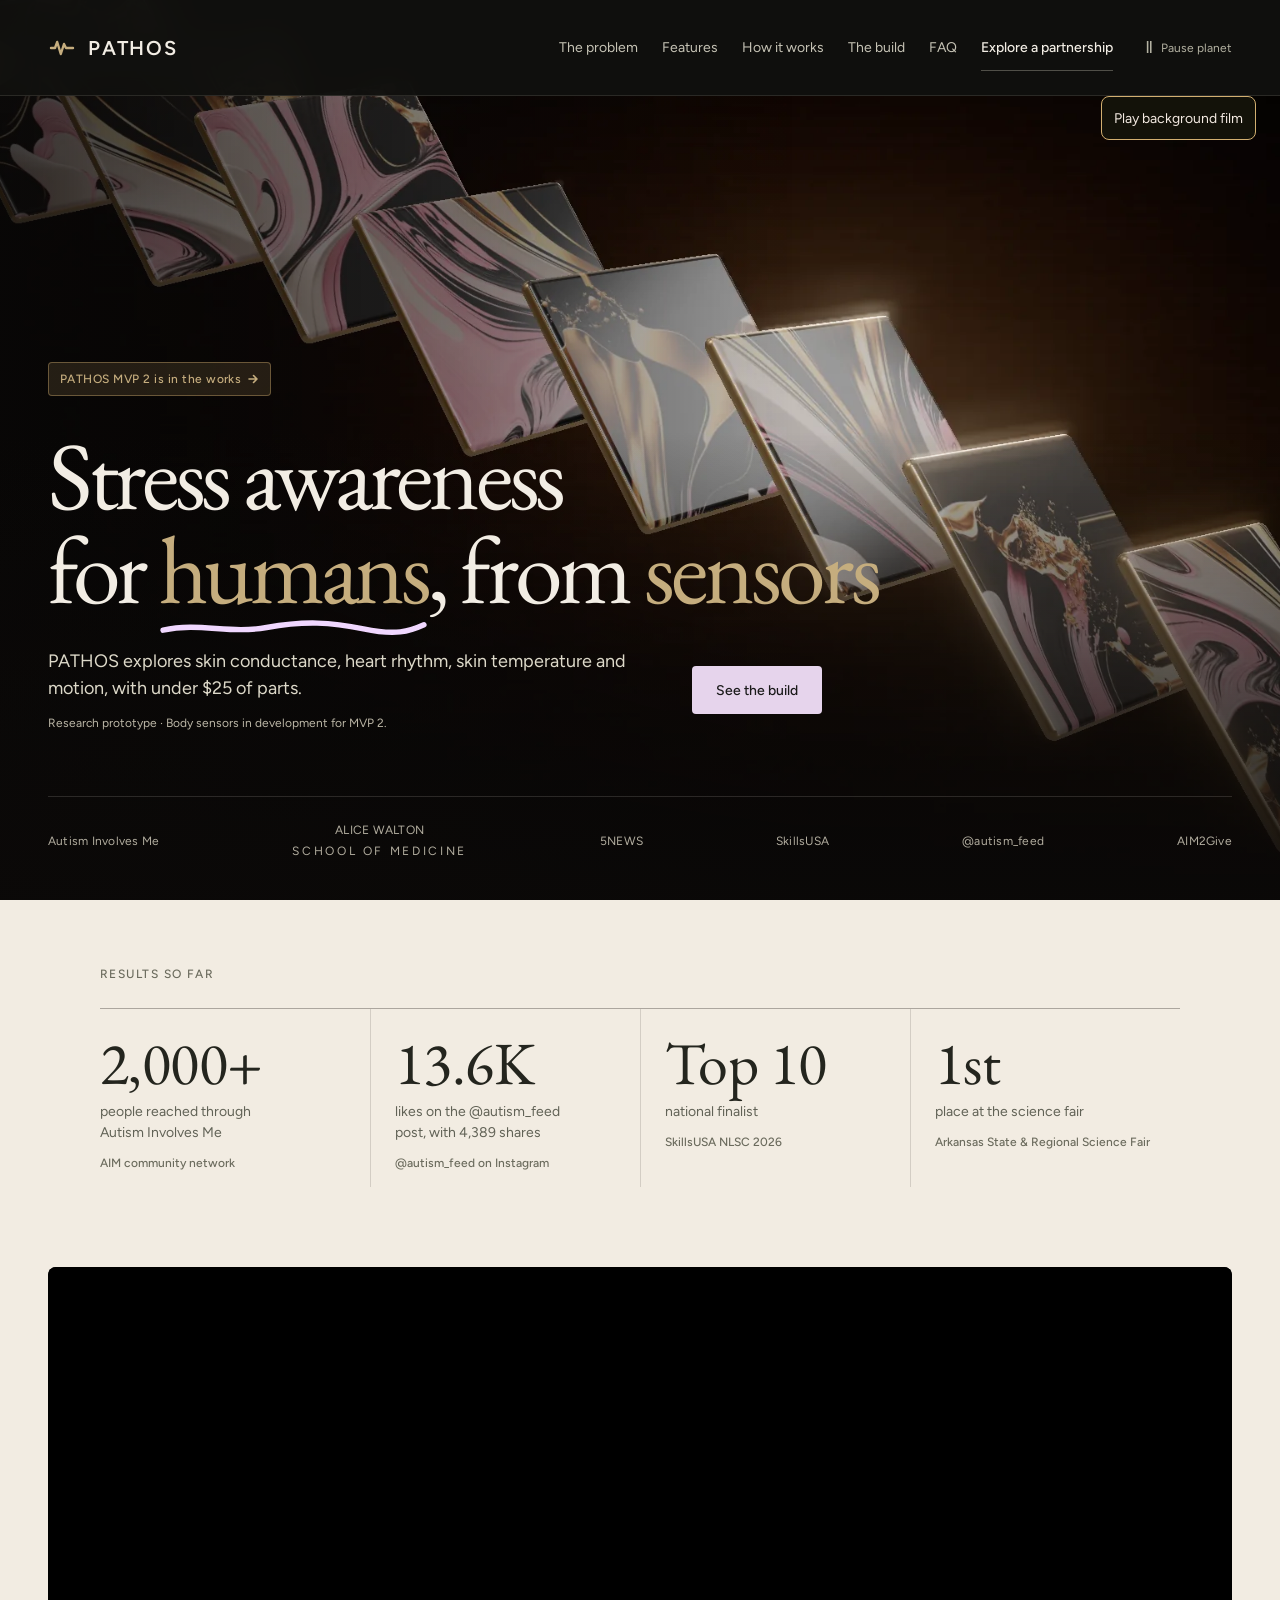
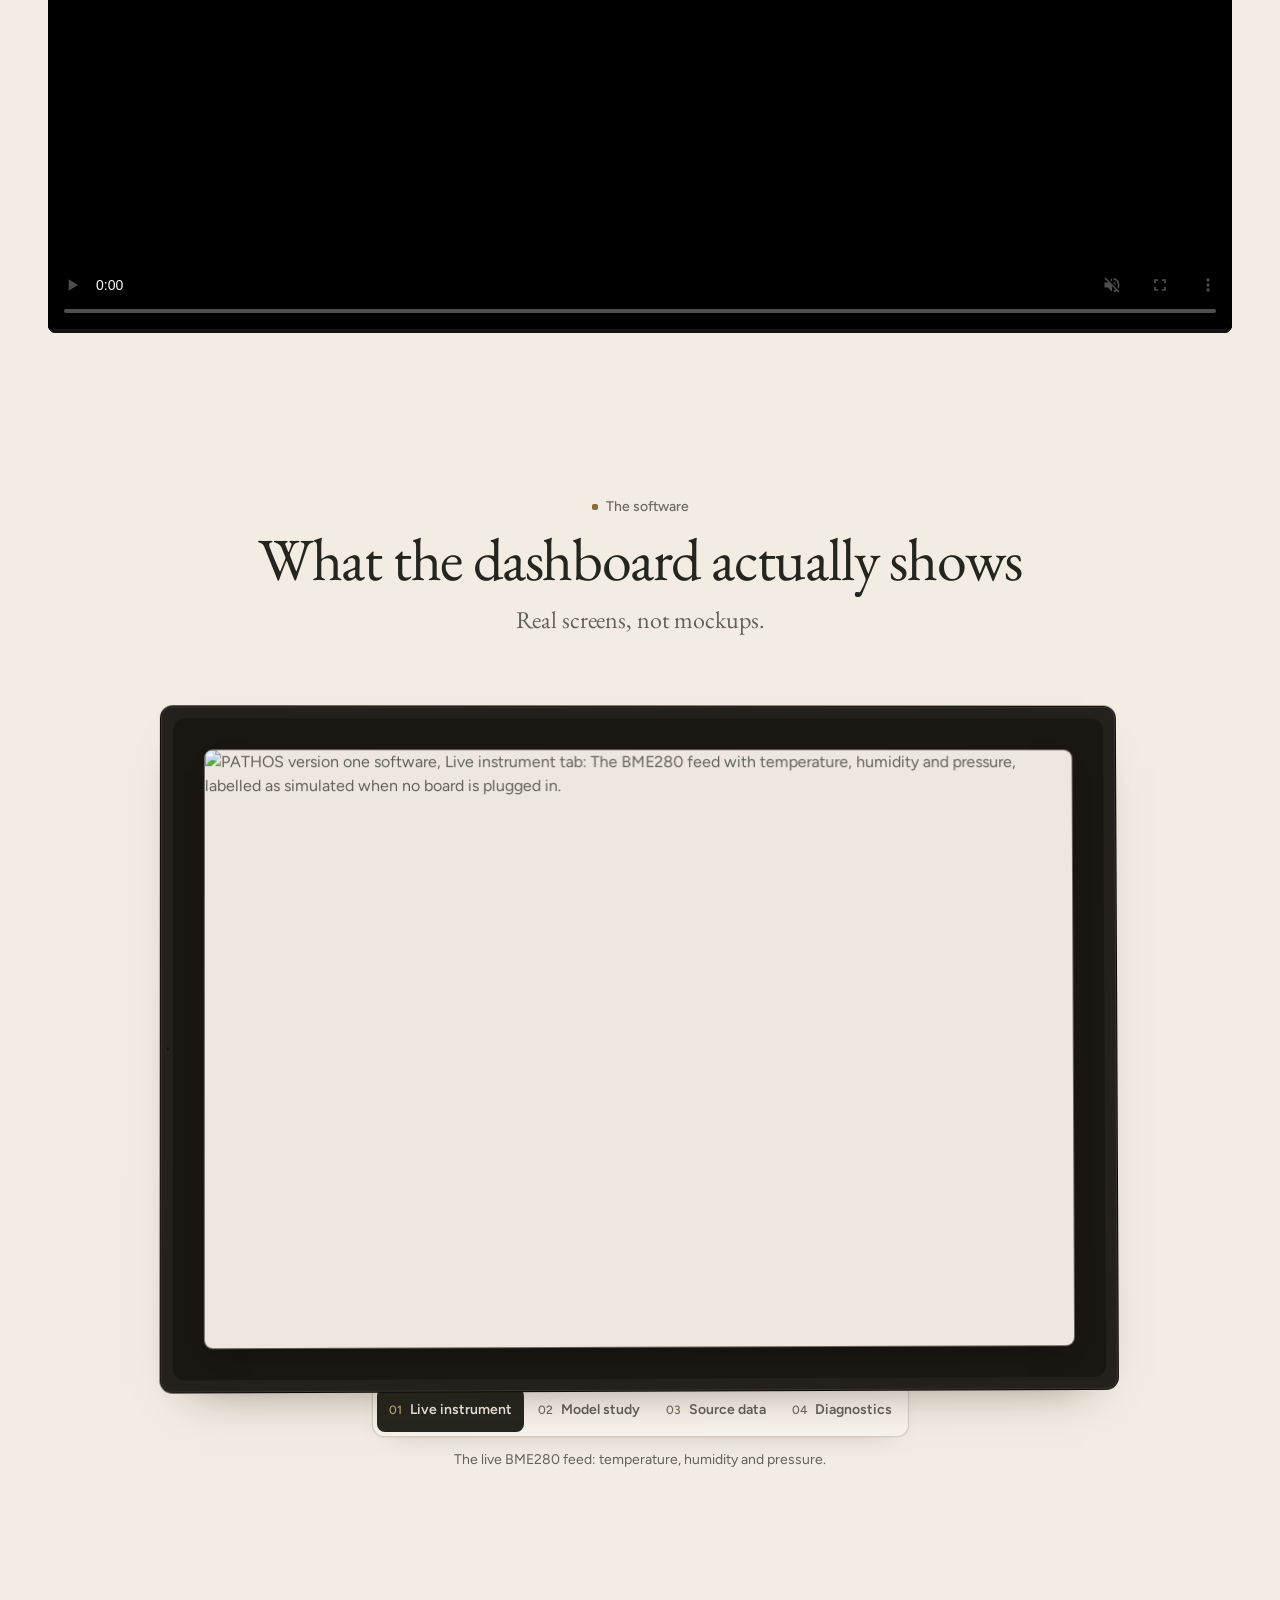
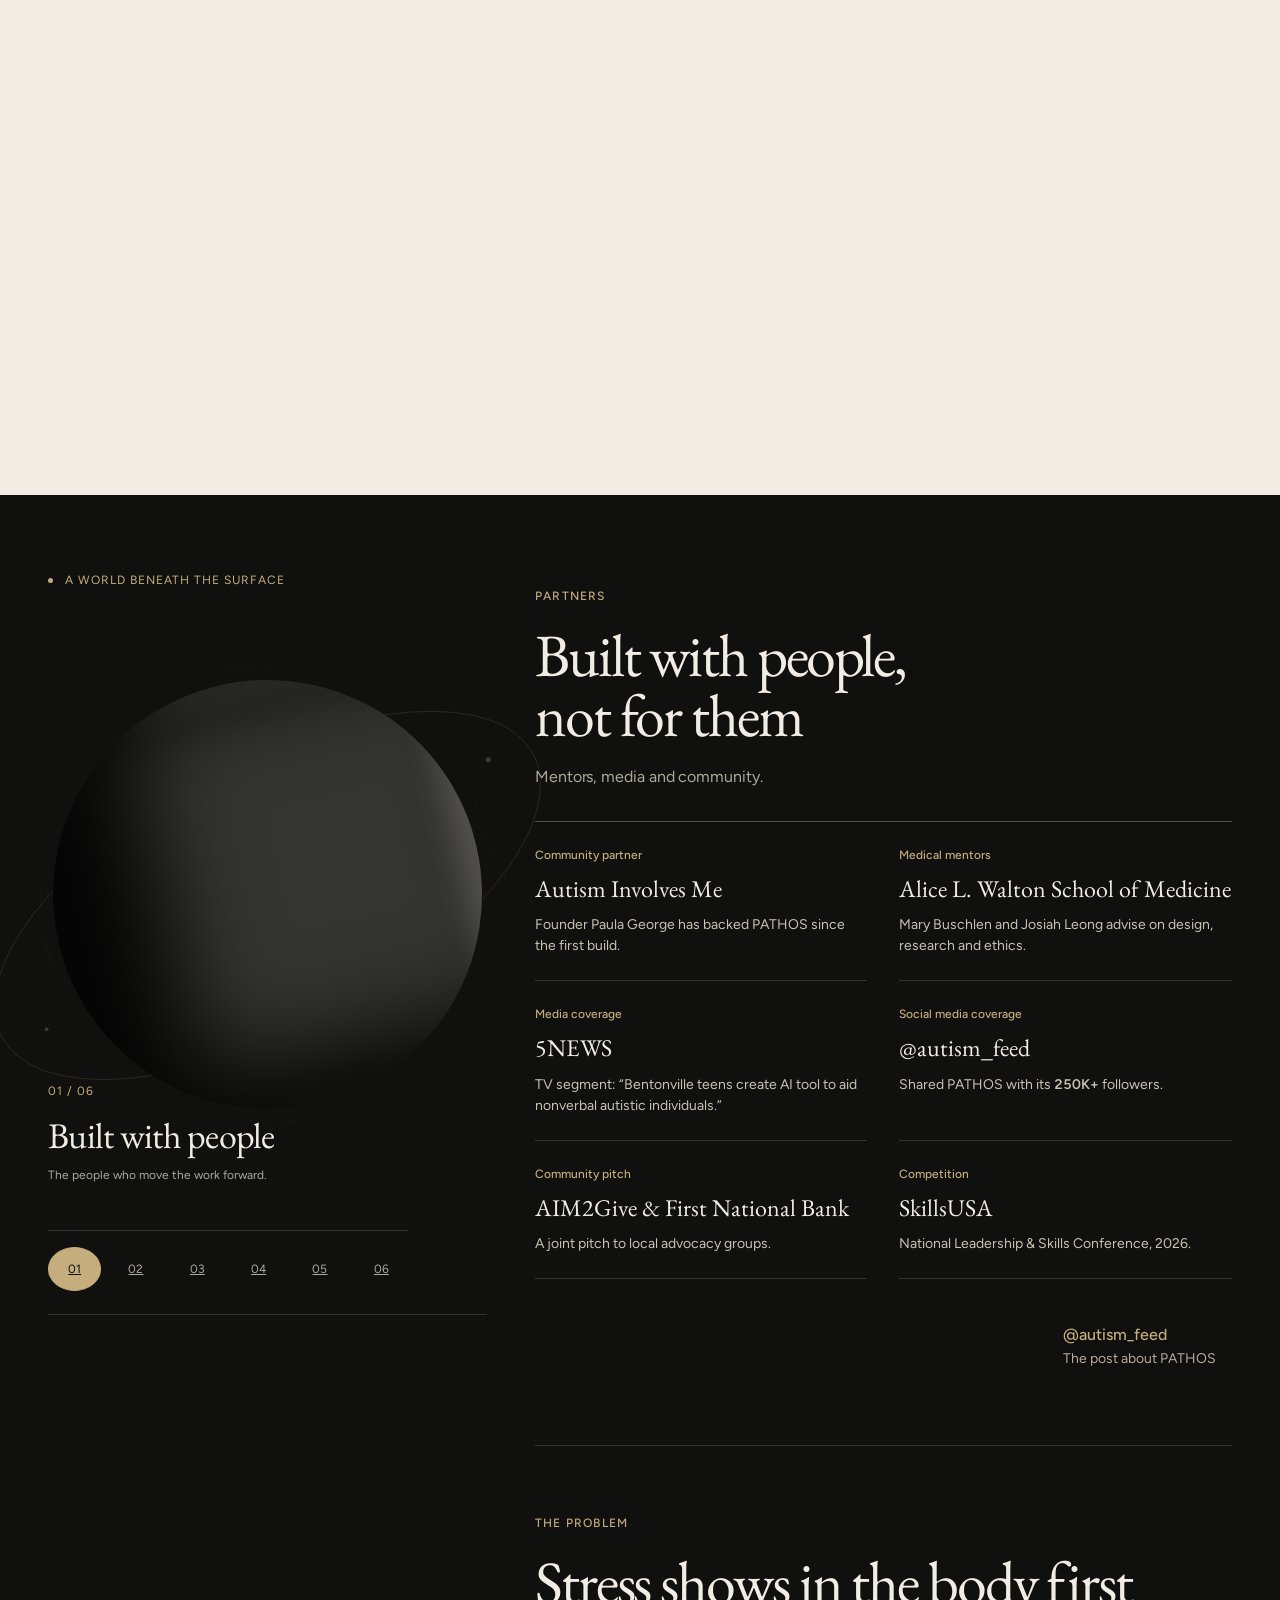
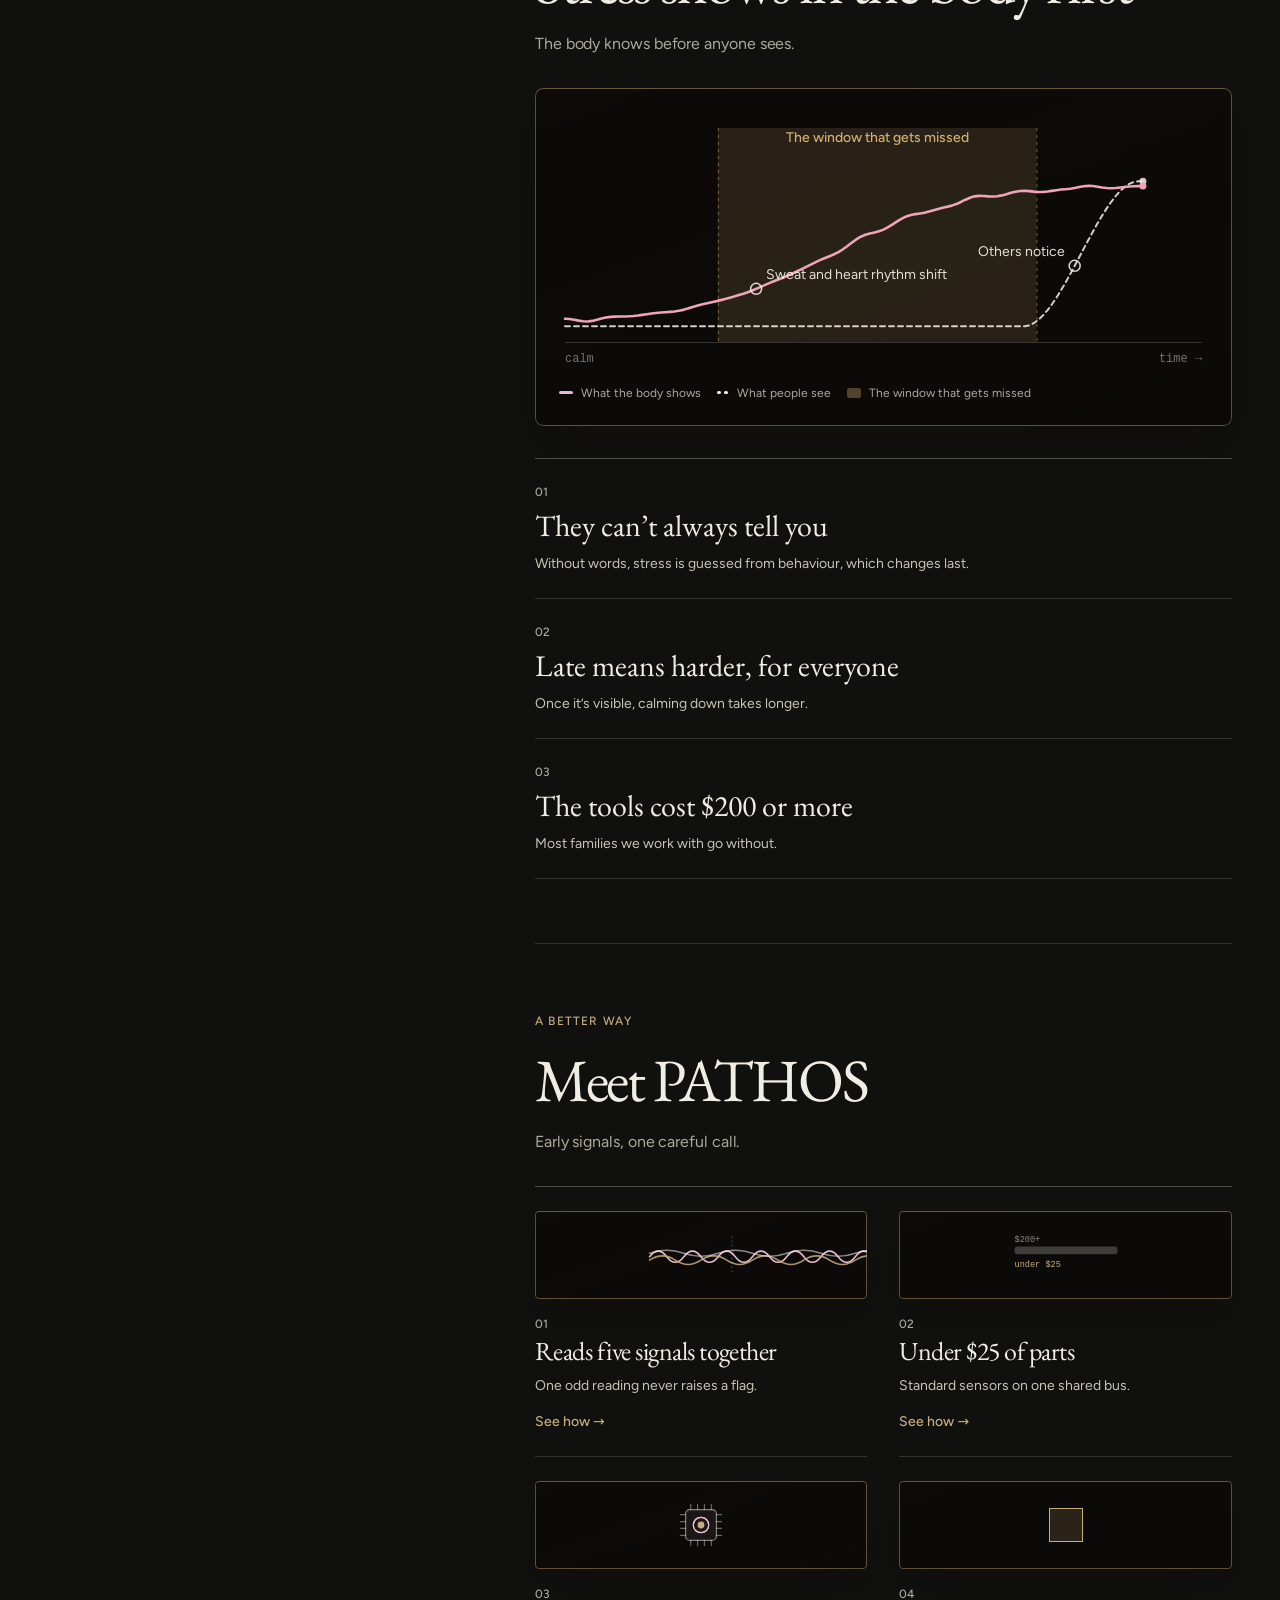
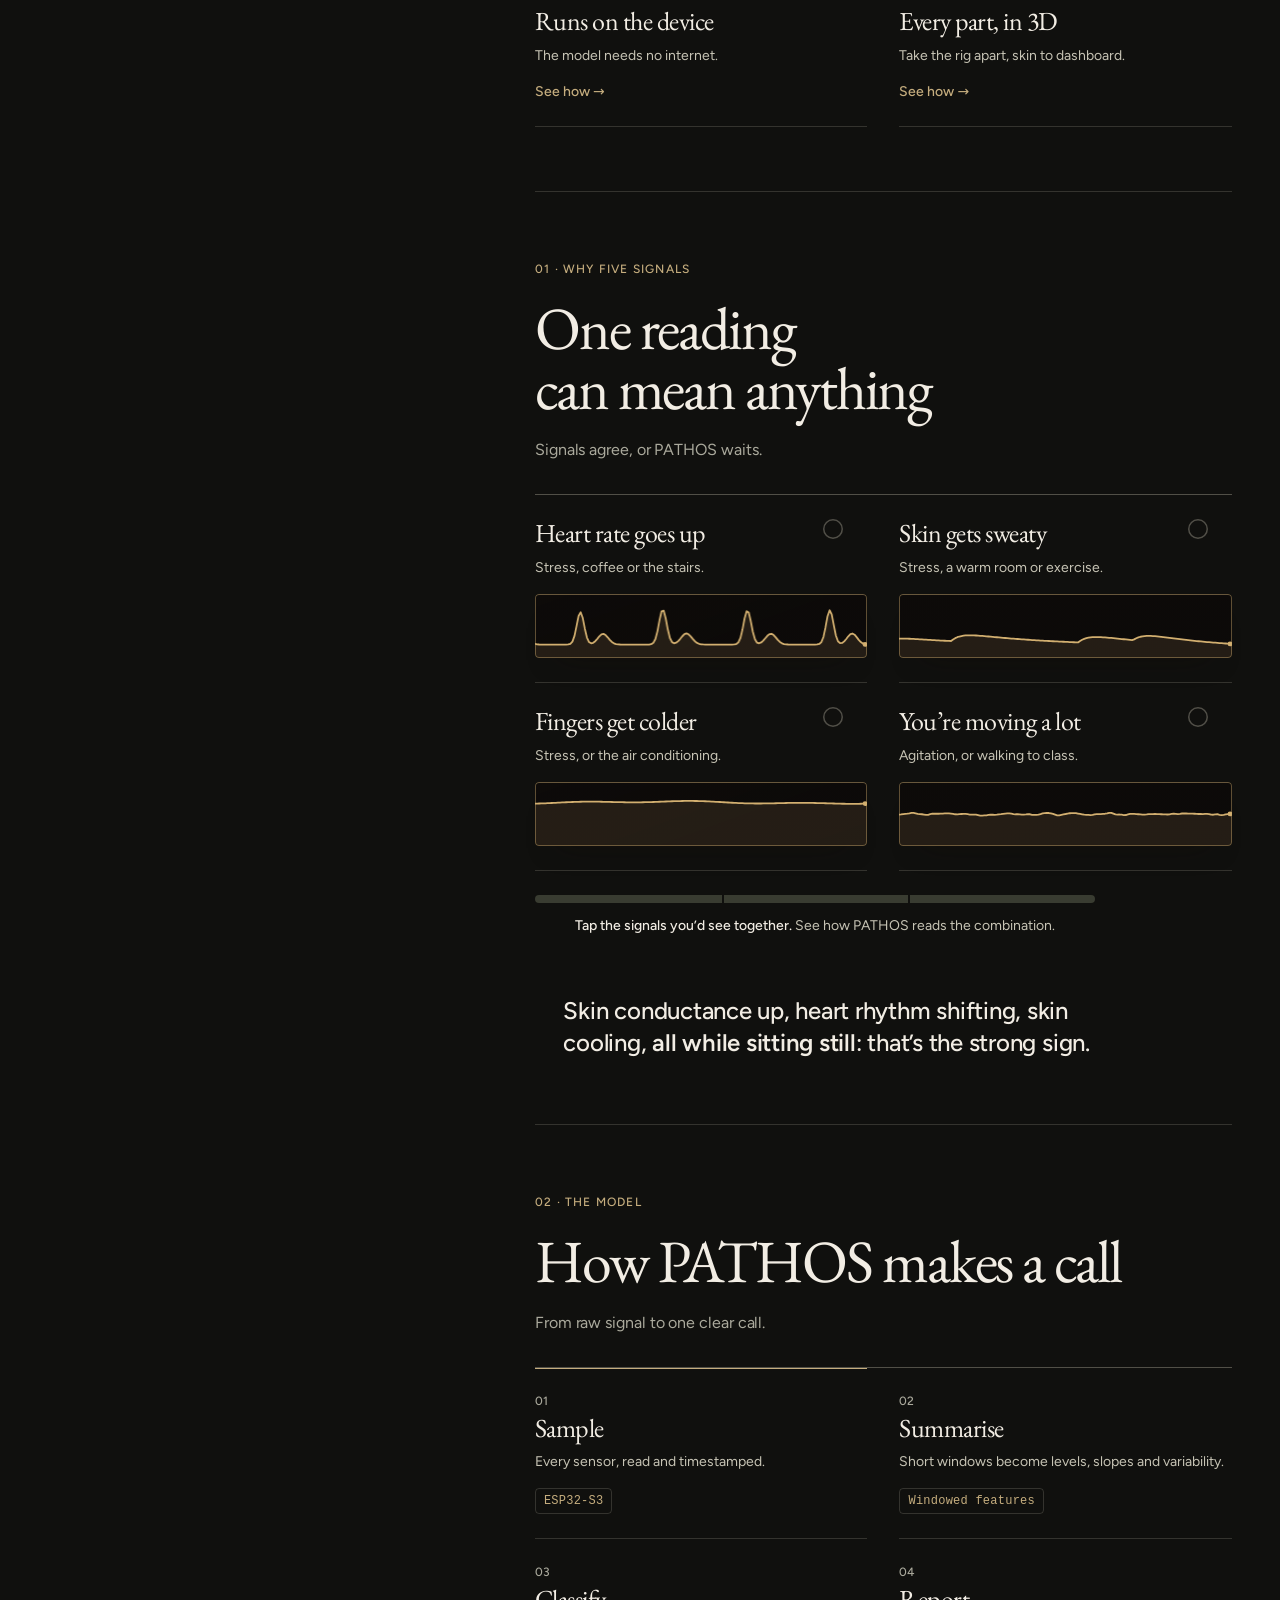
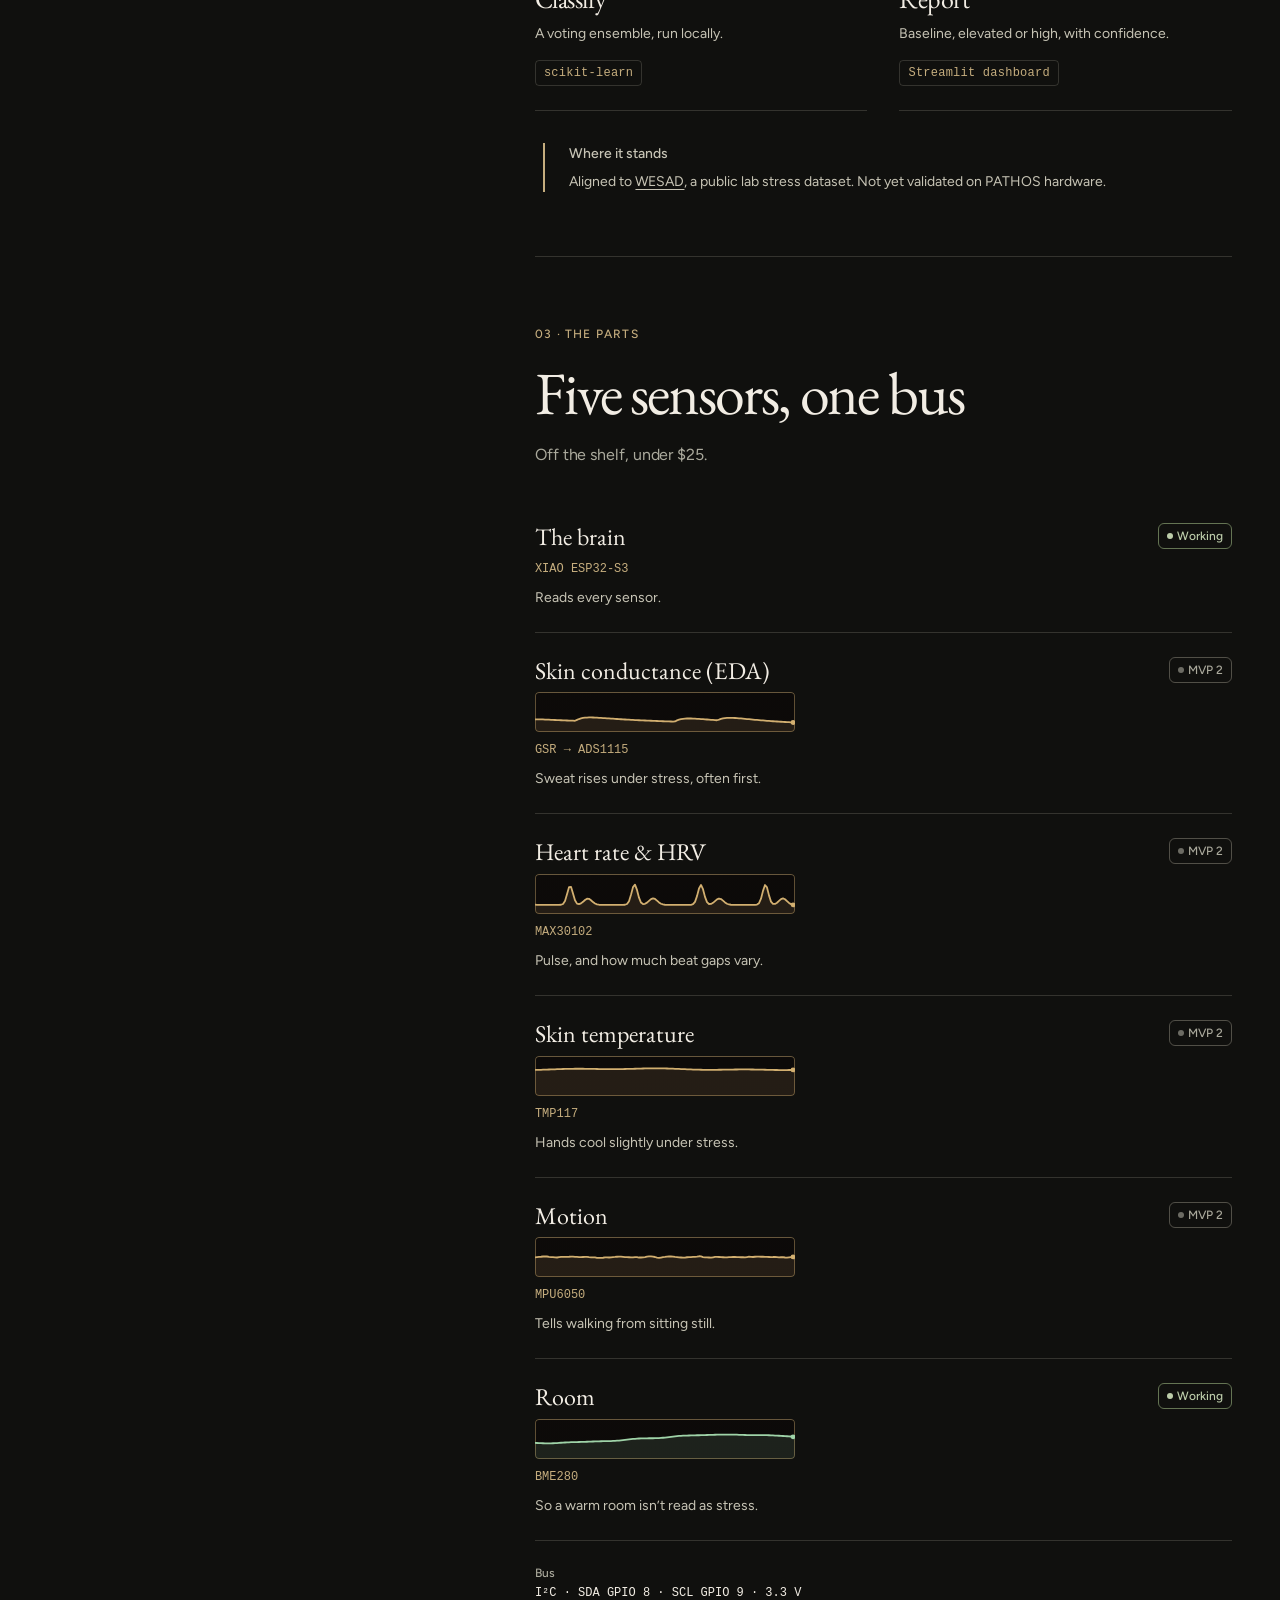
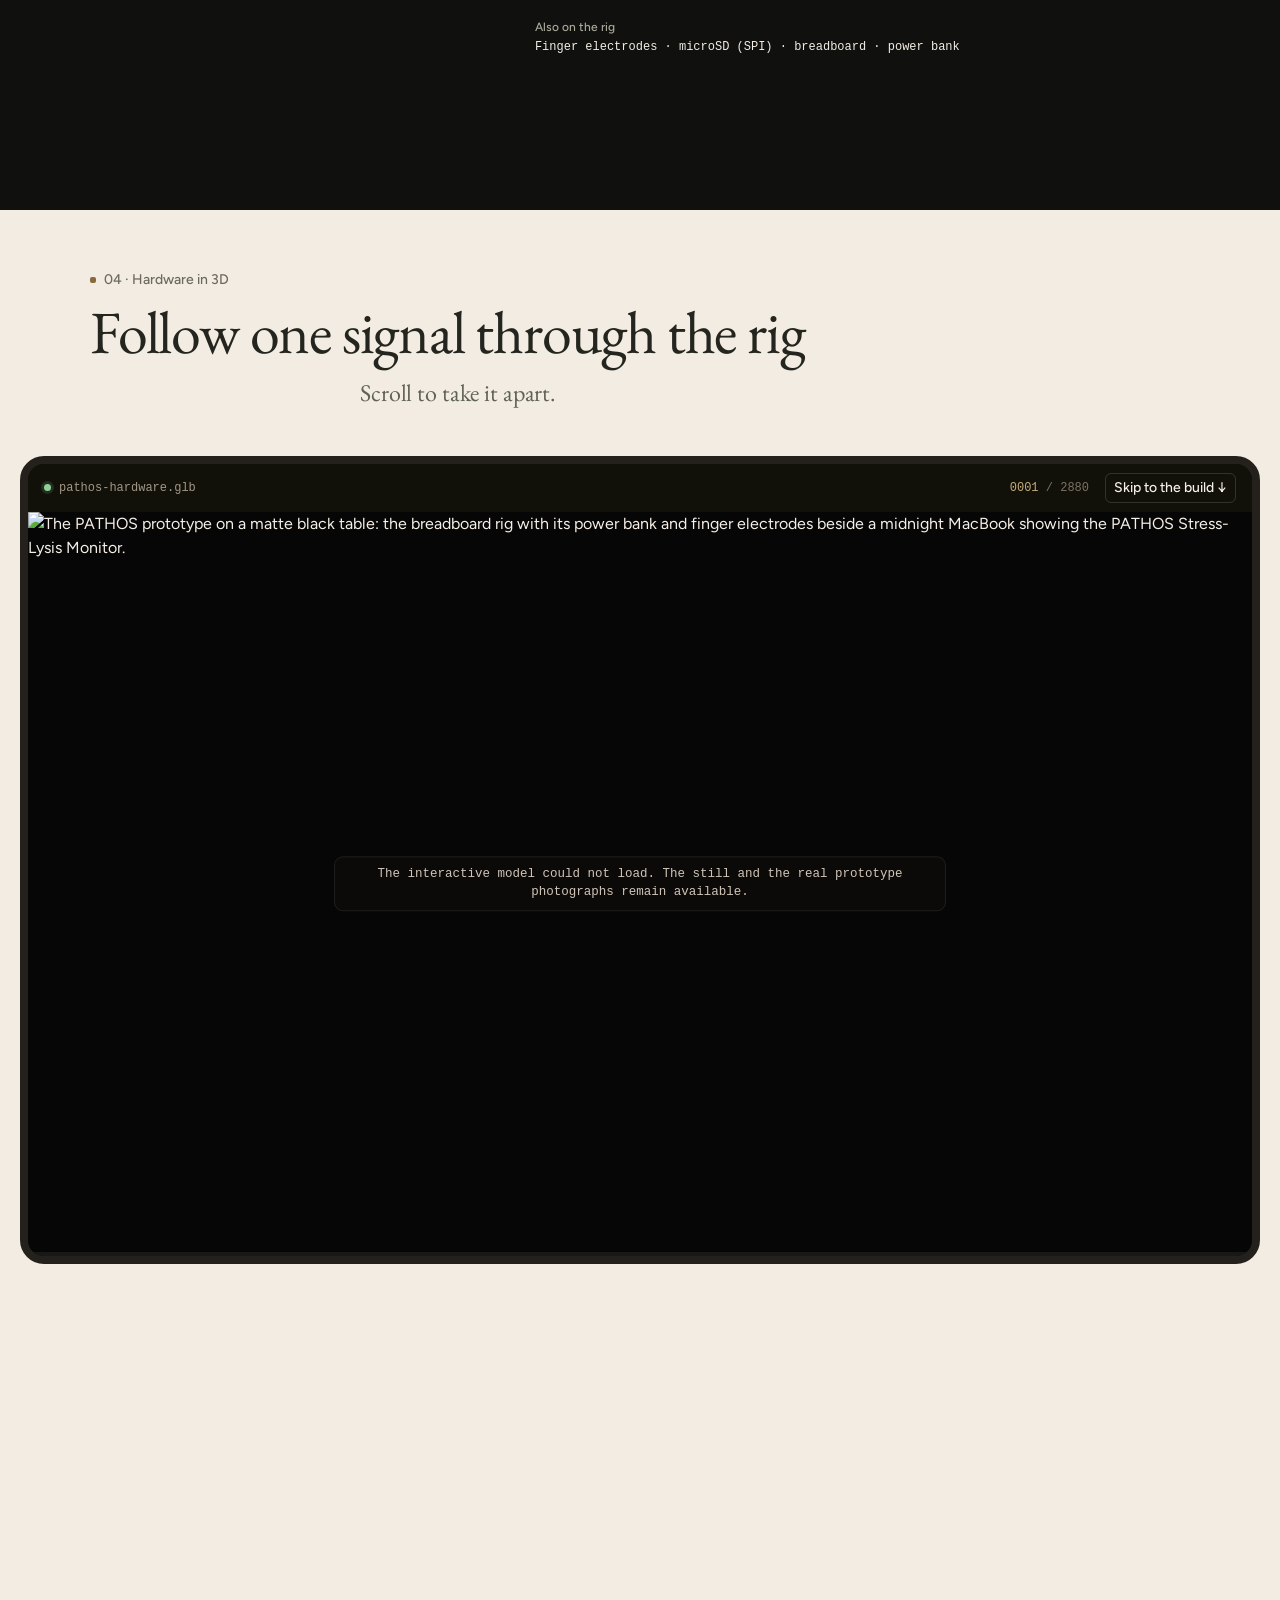
==== commit f5bd253d: "Restore the complete PATHOS page with scoped planetary stories" ====
--- a/index.html
+++ b/index.html
@@ -1,97 +1,772 @@
-<!doctype html>
+<!DOCTYPE html>
 <html lang="en">
 <head>
-  <meta charset="utf-8">
-  <meta name="viewport" content="width=device-width, initial-scale=1">
-  <meta name="theme-color" content="#10100e">
-  <title>PATHOS — A world of feeling. A reason to listen.</title>
-  <meta name="description" content="An open exploration of stress awareness, built around people. Discover PATHOS, its working prototype, and the next chapter in sensing the body's signals.">
-  <meta property="og:url" content="https://pathos-landing-tau.vercel.app/">
-  <meta name="twitter:title" content="PATHOS — A world of feeling. A reason to listen.">
-  <meta name="twitter:description" content="Stress awareness research, built around people. Explore the prototype and the next chapter.">
-  <meta name="twitter:image" content="https://pathos-landing-tau.vercel.app/assets/og-image.jpg">
-  <script type="application/ld+json">{"@context":"https://schema.org","@type":"FAQPage","mainEntity":[{"@type":"Question","name":"Is PATHOS a medical device?","acceptedAnswer":{"@type":"Answer","text":"No. It’s a wellness awareness research project. It does not diagnose and is not a substitute for care."}},{"@type":"Question","name":"Who is this being built for?","acceptedAnswer":{"@type":"Answer","text":"Nonverbal and neurodivergent people, and the caregivers, teachers and therapists around them. Community conversations help guide the work."}},{"@type":"Question","name":"What works today, and what’s next?","acceptedAnswer":{"@type":"Answer","text":"MVP 1 connects an ESP32 controller and BME280 room sensor to the dashboard. Pulse, skin conductance, skin temperature, and motion sensing are in development for MVP 2, along with a wearable case and caregiver alerts."}},{"@type":"Question","name":"Does this website measure my stress?","acceptedAnswer":{"@type":"Answer","text":"No. The planet and traces are illustrations. This website is not connected to a sensor and collects no physiological measurements from visitors."}},{"@type":"Question","name":"Where does the model run?","acceptedAnswer":{"@type":"Answer","text":"The model is designed to run on the device. Network alerts for caregivers are planned for MVP 2. The research has not yet been validated on PATHOS hardware."}},{"@type":"Question","name":"Can I see a demo or get involved?","acceptedAnswer":{"@type":"Answer","text":"Yes. Get in touch about a demonstration, research collaboration, nonprofit partnership, sponsorship, or a conversation about the work."}}]}</script>
-  <link rel="canonical" href="https://pathos-landing-tau.vercel.app/">
-  <meta property="og:type" content="website">
-  <meta property="og:site_name" content="PATHOS">
-  <meta property="og:title" content="PATHOS — A world of feeling. A reason to listen.">
-  <meta property="og:description" content="Stress awareness for people who can't always tell us how they feel. A wellness research prototype, built with people.">
-  <meta property="og:image" content="https://pathos-landing-tau.vercel.app/assets/og-image.jpg">
-  <meta property="og:image:alt" content="A rendered study of the PATHOS hardware beside its dashboard.">
-  <meta name="twitter:card" content="summary_large_image">
-  <link rel="icon" href="favicon.ico" sizes="any">
-  <link rel="apple-touch-icon" href="apple-touch-icon.png">
-  <link rel="preload" href="assets/fonts/figtree-latin-variable.woff2" as="font" type="font/woff2" crossorigin>
-  <link rel="preload" href="assets/fonts/eb-garamond-latin-400.woff2" as="font" type="font/woff2" crossorigin>
-  <link rel="preload" href="assets/marble-sm.webp" as="image">
-  <link rel="stylesheet" href="experience.css">
-  <script>document.documentElement.classList.add('js');</script>
+    <meta charset="UTF-8">
+    <meta name="viewport" content="width=device-width, initial-scale=1.0">
+    <meta name="description" content="PATHOS is a research prototype that reads skin conductance, pulse, skin temperature and motion to explore stress patterns. Not a medical device.">
+    <meta name="theme-color" content="#f3e9e1">
+    <title>PATHOS · stress awareness from the body's own signals</title>
+    <link rel="canonical" href="https://pathos-landing-tau.vercel.app/">
+    <meta property="og:type" content="website">
+    <meta property="og:site_name" content="PATHOS">
+    <meta property="og:url" content="https://pathos-landing-tau.vercel.app/">
+    <meta property="og:title" content="PATHOS · stress awareness from the body&#x27;s own signals">
+    <meta property="og:description" content="PATHOS is a research prototype that reads skin conductance, pulse, skin temperature and motion to explore stress patterns. Not a medical device.">
+    <meta property="og:image" content="https://pathos-landing-tau.vercel.app/assets/og-image.jpg">
+    <meta property="og:image:width" content="1200">
+    <meta property="og:image:height" content="630">
+    <meta property="og:image:alt" content="PATHOS: see stress building before it spills over. A render of the breadboard rig beside a laptop running the PATHOS dashboard.">
+    <meta name="twitter:card" content="summary_large_image">
+    <meta name="twitter:title" content="PATHOS · stress awareness from the body&#x27;s own signals">
+    <meta name="twitter:description" content="PATHOS is a research prototype that reads skin conductance, pulse, skin temperature and motion to explore stress patterns. Not a medical device.">
+    <meta name="twitter:image" content="https://pathos-landing-tau.vercel.app/assets/og-image.jpg">
+    <script type="application/ld+json">{"@context": "https://schema.org", "@type": "FAQPage", "mainEntity": [{"@type": "Question", "name": "Is PATHOS a medical device?", "acceptedAnswer": {"@type": "Answer", "text": "No. It’s a wellness awareness project. It doesn’t diagnose and isn’t a substitute for care."}}, {"@type": "Question", "name": "Who is it for?", "acceptedAnswer": {"@type": "Answer", "text": "Nonverbal and neurodivergent people, and the caregivers, teachers and therapists around them."}}, {"@type": "Question", "name": "Where does the data go?", "acceptedAnswer": {"@type": "Answer", "text": "It stays local: the model runs on the device. In MVP 2, caregivers get alerts over the network."}}, {"@type": "Question", "name": "Can I try it or help?", "acceptedAnswer": {"@type": "Answer", "text": "Yes. Email us to try a demo, bring PATHOS to your community or help build it."}}]}</script>
+    <link rel="icon" href="favicon.ico" sizes="any">
+    <link rel="icon" href="favicon-32.png" sizes="32x32" type="image/png">
+    <link rel="apple-touch-icon" href="apple-touch-icon.png">
+
+    <link rel="preload" href="assets/hero/hero-poster.webp" as="image" fetchpriority="high" media="(min-aspect-ratio: 4/5)">
+    <link rel="preload" href="assets/hero/hero-poster-portrait.webp" as="image" fetchpriority="high" media="(max-aspect-ratio: 4/5)">
+
+
+    <link rel="preload" href="assets/fonts/figtree-latin-variable.woff2" as="font" type="font/woff2" crossorigin>
+    <link rel="preload" href="assets/fonts/eb-garamond-latin-400.woff2" as="font" type="font/woff2" crossorigin>
+    <link rel="stylesheet" href="integrated.css">
+
+    <script type="importmap">
+    {
+        "imports": {
+            "three": "./assets/vendor/three/three.module.js",
+            "three/addons/": "./assets/vendor/three/addons/"
+        }
+    }
+    </script>
+    <script>document.documentElement.classList.add('js');</script>
 </head>
-<body>
-  <a class="skip-link" href="#main">Skip to content</a>
-  <header class="site-header" id="header">
-    <a class="brand" href="#hero" aria-label="PATHOS home"><svg viewBox="0 0 30 24" width="30" height="24" aria-hidden="true"><path d="M1 12h6l3-8 5 16 4-12 3 4h7" fill="none" stroke="currentColor" stroke-width="1.6" stroke-linecap="round" stroke-linejoin="round"/></svg><span>PATHOS</span></a>
-    <nav class="desktop-nav" aria-label="Main navigation"><a href="#story">The story</a><a href="#product">The prototype</a><a href="#impact">The people</a></nav>
-    <div class="header-actions"><button class="motion-toggle" id="motionToggle" type="button" aria-pressed="false" aria-label="Pause ambient motion"><span class="motion-icon" aria-hidden="true">Ⅱ</span><span class="motion-label">Pause motion</span></button><a class="header-contact" href="#contact">Let’s talk <span aria-hidden="true">↗</span></a><button class="menu-toggle" id="menuToggle" type="button" aria-expanded="false" aria-controls="mobileMenu" aria-label="Open navigation"><span></span><span></span></button></div>
-  </header>
-  <dialog class="mobile-menu" id="mobileMenu" aria-label="Navigation"><div class="menu-top"><span class="eyebrow">Explore PATHOS</span><button class="icon-button" id="menuClose" aria-label="Close navigation">×</button></div><nav aria-label="Mobile navigation"><a href="#story"><span>01</span>The story</a><a href="#product"><span>02</span>The prototype</a><a href="#impact"><span>03</span>The people</a><a href="#contact"><span>04</span>Let’s talk ↗</a></nav><p>A little more understanding.<br>A little earlier.</p></dialog>
-  <main id="main">
-    <div class="cosmos" id="cosmos">
-      <div class="world-scene" id="worldScene" aria-hidden="true">
-        <div class="star-field"></div>
-        <div class="planet-system" id="planetSystem">
-          <svg class="orbit-art" viewBox="0 0 1000 1000"><g fill="none" stroke="currentColor"><ellipse cx="500" cy="500" rx="478" ry="206" transform="rotate(-28 500 500)"/><ellipse cx="500" cy="500" rx="428" ry="320" transform="rotate(38 500 500)" stroke-dasharray="1 9"/><circle cx="500" cy="500" r="372" opacity=".22"/></g><g fill="currentColor"><circle cx="855" cy="283" r="4"/><circle cx="150" cy="706" r="3"/><circle cx="690" cy="796" r="3"/></g></svg>
-          <div class="planet-body"><div class="planet-fallback"></div><canvas id="planetCanvas"></canvas></div>
-          <span class="planet-label label-one"><i></i><span id="orbitLabel">A world beneath the surface</span></span>
-          <span class="planet-label label-two"><span>Human, at every scale</span><i></i></span>
-          <svg class="crosshair crosshair-one" viewBox="0 0 20 20"><path d="M10 0v20M0 10h20"/></svg><svg class="crosshair crosshair-two" viewBox="0 0 20 20"><path d="M10 0v20M0 10h20"/></svg>
-        </div>
-        <div class="scene-note"><span class="scene-index" id="sceneIndex">01 / 04</span><span id="sceneNote">A visual journey into what we feel.</span></div>
-        <div class="story-progress"><span id="storyProgress"></span></div>
-      </div>
-      <section class="hero" id="hero" aria-labelledby="heroTitle">
-        <div class="hero-copy">
-          <p class="eyebrow"><span class="status-dot"></span>Human first. Sensor informed.</p>
-          <h1 id="heroTitle">The body speaks.<br><span>Let’s listen.</span></h1>
-          <p class="hero-description">Stress awareness for people who can’t always tell us how they feel.</p>
-          <p class="hero-context">A world of feeling lives beneath the surface. We’re exploring how to understand it.</p>
-          <a class="button button-primary" href="#contact">Explore a partnership <span aria-hidden="true">↗</span></a>
-          <p class="prototype-status"><span></span>A wellness research prototype · MVP 2 in development</p>
-        </div>
-        <div class="hero-footer"><a class="scroll-link" href="#story"><span class="scroll-symbol" aria-hidden="true">↓</span><span>Scroll to look a little closer</span></a><span class="hero-location">Bentonville, Arkansas<br>Built with purpose. For people.</span><a class="skip-story" href="#product">Go straight to the prototype <span aria-hidden="true">↗</span></a></div>
-      </section>
-      <section class="story" id="story" aria-label="The PATHOS story">
-        <nav class="chapter-nav" aria-label="Story chapters"><a href="#chapter-listen" aria-current="step"><span>01</span><span>Listen</span></a><a href="#chapter-signals"><span>02</span><span>Connect</span></a><a href="#chapter-understand"><span>03</span><span>Understand</span></a><a href="#chapter-care"><span>04</span><span>Care</span></a></nav>
-        <article class="chapter" id="chapter-listen" data-chapter="0"><div class="chapter-copy"><p class="eyebrow">01 / The unseen</p><h2>Not every feeling<br>finds the words.</h2><p>For nonverbal and neurodivergent people, stress can be difficult to communicate. The people around them are often left trying to read the signs.</p><p class="chapter-emphasis">What if we could start by listening<br>to the body?</p><div class="chapter-footnote"><span class="tiny-mark" aria-hidden="true">✳</span>More understanding begins with more context.</div></div></article>
-        <article class="chapter" id="chapter-signals" data-chapter="1"><div class="chapter-copy"><p class="eyebrow">02 / The connections</p><h2>One signal.<br>So many stories.</h2><p>A faster pulse could mean stress. Or stairs. PATHOS’s next version brings body signals and environmental context together.</p>
-          <div class="signal-selector" role="group" aria-label="Explore an illustrative body signal"><button type="button" class="is-active" data-signal="pulse" aria-pressed="true">Pulse</button><button type="button" data-signal="skin" aria-pressed="false">Skin</button><button type="button" data-signal="temperature" aria-pressed="false">Temperature</button><button type="button" data-signal="motion" aria-pressed="false">Motion</button></div>
-          <div class="signal-readout" aria-live="polite"><div class="signal-heading"><strong id="signalTitle">The rhythm within</strong><span id="signalPart">MAX30102 · planned</span></div><svg class="signal-wave" viewBox="0 0 420 64" preserveAspectRatio="none" aria-hidden="true"><path id="signalPath" d="M0 38L48 38 57 33 65 40 76 38 85 38 92 11 100 55 110 31 122 38 174 38 183 33 191 40 202 38 211 38 218 11 226 55 236 31 248 38 300 38 309 33 317 40 328 38 337 38 344 11 352 55 362 31 374 38 420 38"/></svg><p id="signalDescription">Pulse and the variation between beats offer one piece of the picture.</p></div><p class="small-note">Illustrative signals, not measurements. Body sensors are in development for MVP 2.</p>
-        </div></article>
-        <article class="chapter" id="chapter-understand" data-chapter="2"><div class="chapter-copy"><p class="eyebrow">03 / The interpretation</p><h2>Less guessing.<br>More context.</h2><p>The research model turns a window of signals into a clearer picture. The aim is awareness that helps people decide when to check in.</p><ol class="model-sequence"><li><span>01</span>Sample</li><li><span>02</span>Summarise</li><li><span>03</span>Classify</li><li><span>04</span>Report</li></ol><p class="research-note">Studied on WESAD, a public laboratory dataset.<br><strong>Not yet validated on PATHOS hardware.</strong></p><a class="text-link" href="https://ubicomp.eti.uni-siegen.de/home/datasets/icmi18/" target="_blank" rel="noopener noreferrer">Explore the research dataset <span aria-hidden="true">↗</span></a></div></article>
-        <article class="chapter" id="chapter-care" data-chapter="3"><div class="chapter-copy"><p class="eyebrow">04 / The reason</p><h2>Technology should<br>bring us closer.</h2><p>To the people we care about. To the moments we might miss. To a little more understanding, a little earlier.</p><p class="chapter-emphasis">The signals matter.<br>The person matters more.</p><a class="text-link" href="#product">Meet the real prototype <span aria-hidden="true">↓</span></a></div></article>
-      </section>
+<body class="integrated-page">
+    <a class="skip-link" href="#main">Skip to content</a>
+
+    <header class="nav-wrap">
+        <nav class="nav" id="nav" aria-label="Main">
+            <a href="#hero" class="brand" aria-label="PATHOS home">
+                <svg class="brand-mark" width="22" height="16" viewBox="0 0 22 16" aria-hidden="true"><path d="M0 8h4l2.2-6 3.6 12L13 4l2 4h7" fill="none" stroke="currentColor" stroke-width="2.4" stroke-linecap="round" stroke-linejoin="round"/></svg>
+                <span>PATHOS</span>
+            </a>
+            <button class="menu-btn" id="navToggle" aria-label="Open menu" aria-controls="navLinks" aria-expanded="false">
+                <span></span><span></span><span></span>
+            </button>
+            <button class="planet-motion" id="planetMotion" type="button" aria-pressed="false" aria-label="Pause the planet animation"><span aria-hidden="true">Ⅱ</span><span class="planet-motion-label">Pause planet</span></button>
+            <div class="menu" id="navLinks">
+                <a href="#problem" class="nav-link">The problem</a>
+                <a href="#solution" class="nav-link">Features</a>
+                <a href="#how" class="nav-link">How it works</a>
+                <a href="#product" class="nav-link">The build</a>
+                <a href="#faq" class="nav-link">FAQ</a>
+                <a href="#contact" class="nav-link nav-link--cta">Explore a partnership</a>
+            </div>
+        </nav>
+    </header>
+
+    <main id="main">
+
+    <!-- 1. Hero: a looping film of marble slabs (assets/hero, rendered from
+         deliverables/hero-render) behind the headline. -->
+    <section id="hero" class="hero hero--film">
+        <video class="hero-video" id="heroVideo" muted loop playsinline preload="none" disablepictureinpicture disableremoteplayback aria-hidden="true" tabindex="-1">
+            <source src="assets/hero/hero-portrait.mp4" type="video/mp4" media="(max-aspect-ratio: 4/5)">
+            <source src="assets/hero/hero.mp4" type="video/mp4">
+        </video>
+        <div class="hero-shade" aria-hidden="true"></div>
+
+        <div class="hero-inner">
+            <a class="announce" href="#pathos-iot" data-intro="0">
+                <span>PATHOS MVP 2 is in the works</span>
+                <svg width="12" height="12" viewBox="0 0 12 12" aria-hidden="true"><path d="M2 6h8M6.5 2.5 10 6l-3.5 3.5" fill="none" stroke="currentColor" stroke-width="1.6" stroke-linecap="round" stroke-linejoin="round"/></svg>
+            </a>
+            <h1 class="hero-title" data-intro="1">
+                Stress awareness<br>
+                for <span class="accent">humans</span>, from <span class="accent accent--mono">sensors</span>
+            </h1>
+            <div class="hero-foot" data-intro="2">
+                <p class="hero-sub">
+                    PATHOS explores skin conductance, heart rhythm, skin temperature and motion,
+                    with under $25 of parts. <span class="hero-research-status">Research prototype · Body sensors in development for MVP 2.</span>
+                </p>
+                <div class="hero-cta">
+                    <a href="#product" class="btn btn-dark">See the build</a>
+                </div>
+            </div>
+        </div>
+
+        <ul class="logos" aria-label="Partners and coverage" data-intro="3">
+            <li class="logo logo--serif">Autism Involves Me</li>
+            <li class="logo logo--caps">Alice Walton<small>School of Medicine</small></li>
+            <li class="logo logo--heavy">5NEWS</li>
+            <li class="logo logo--wide">SkillsUSA</li>
+            <li class="logo logo--mono">@autism_feed</li>
+            <li class="logo logo--light">AIM2Give</li>
+        </ul>
+    </section>
+
+    <!-- 2. Social proof: results so far -->
+    <section id="proof" class="proof" aria-labelledby="proofTitle">
+        <div class="wrap">
+            <div class="proof-panel">
+                <h2 class="proof-title title-4" id="proofTitle">Results so far</h2>
+                <ul class="proof-stats" data-reveal-group>
+                    <li><p class="proof-n heading-3"><span class="count" data-count="2000">2,000</span>+</p><p class="proof-l body-6">people reached through Autism Involves Me</p><p class="proof-src caption-4">AIM community network</p></li>
+                    <li><p class="proof-n heading-3"><span class="count" data-count="13.6" data-decimals="1" data-suffix="K">13.6K</span></p><p class="proof-l body-6">likes on the @autism_feed post, with 4,389 shares</p><p class="proof-src caption-4">@autism_feed on Instagram</p></li>
+                    <li><p class="proof-n heading-3">Top&nbsp;10</p><p class="proof-l body-6">national finalist</p><p class="proof-src caption-4">SkillsUSA NLSC 2026</p></li>
+                    <li><p class="proof-n heading-3">1st</p><p class="proof-l body-6">place at the science fair</p><p class="proof-src caption-4">Arkansas State &amp; Regional Science Fair</p></li>
+                </ul>
+            </div>
+        </div>
+    </section>
+
+    <!-- 2a. The PATHOS film: 44 seconds, driven by scroll (film.js) -->
+    <section id="film" class="film" aria-labelledby="filmTitle">
+        <h2 class="sr-only" id="filmTitle">PATHOS in 44 seconds</h2>
+        <p class="sr-only">A silent film that plays on its own. Stress builds in the body before people can say it. PATHOS senses skin conductance and temperature, streams the signals to the model and shows the result live. It cites 93.72% accuracy on the WESAD dataset with each person held out in turn, not yet measured on PATHOS hardware, and the SkillsUSA top 10 finish, then invites you to collaborate.</p>
+        <div class="film-stage" id="filmStage">
+            <video class="film-video" id="filmVideo" src="assets/film/film-1080.mp4?v=2" poster="assets/film/stills/p-00.webp" muted loop playsinline preload="none" controls disablepictureinpicture disableremoteplayback></video>
+            <div class="film-scrub" aria-hidden="true"><span id="filmScrub"></span></div>
+        </div>
+    </section>
+
+    <!-- 2b. Visual proof: scroll-driven tour of the real version-one software -->
+    <section class="device-section" id="device-tour" aria-labelledby="tourTitle">
+        <div class="wrap">
+            <header class="sec-head tour-head" data-reveal>
+                <p class="eyebrow">The software</p>
+                <h2 class="heading-2" id="tourTitle">What the dashboard actually shows</h2>
+                <p class="body-3 sec-tag">Real screens, not mockups.</p>
+            </header>
+        </div>
+        <div class="device-track" id="deviceTrack">
+        <div class="device-stage">
+            <div class="device" id="device">
+                <div class="device-screen">
+                    <div class="screen-window">
+                        <img class="screen-shot is-on" src="assets/v1-live-instrument.webp" srcset="assets/v1-live-instrument-sm.webp 800w, assets/v1-live-instrument.webp 1600w" sizes="(max-width: 720px) 92vw, 960px" width="1600" height="1100" alt="PATHOS version one software, Live instrument tab: The BME280 feed with temperature, humidity and pressure, labelled as simulated when no board is plugged in." decoding="async">
+                        <img class="screen-shot" src="assets/v1-model-study.webp" srcset="assets/v1-model-study-sm.webp 800w, assets/v1-model-study.webp 1600w" sizes="(max-width: 720px) 92vw, 960px" width="1600" height="1100" alt="PATHOS version one software, Model study tab: Sliders drive the original network&rsquo;s three inputs directly, bypassing the sensor." decoding="async" loading="lazy">
+                        <img class="screen-shot" src="assets/v1-source-data.webp" srcset="assets/v1-source-data-sm.webp 800w, assets/v1-source-data.webp 1600w" sizes="(max-width: 720px) 92vw, 960px" width="1600" height="1100" alt="PATHOS version one software, Source data tab: The synthetic Stress-Lysis dataset that model was trained on. Not clinical data." decoding="async" loading="lazy">
+                        <img class="screen-shot" src="assets/v1-diagnostics.webp" srcset="assets/v1-diagnostics-sm.webp 800w, assets/v1-diagnostics.webp 1600w" sizes="(max-width: 720px) 92vw, 960px" width="1600" height="1100" alt="PATHOS version one software, Diagnostics tab: Dataset hash, training seed and architecture, all inspectable, nothing hidden." decoding="async" loading="lazy">
+                    </div>
+                </div>
+            </div>
+            <div class="device-shadow" aria-hidden="true"></div>
+            <div class="device-meta">
+                <ol class="device-steps" aria-label="Screens">
+                    <li><button type="button" class="step-btn button-sm is-on" data-step="0" aria-current="step"><span>01</span>Live instrument</button></li>
+                    <li><button type="button" class="step-btn button-sm" data-step="1"><span>02</span>Model study</button></li>
+                    <li><button type="button" class="step-btn button-sm" data-step="2"><span>03</span>Source data</button></li>
+                    <li><button type="button" class="step-btn button-sm" data-step="3"><span>04</span>Diagnostics</button></li>
+                </ol>
+                <div class="device-captions" aria-live="polite">
+                    <p class="device-caption body-3 is-on" data-step="0">The live BME280 feed: temperature, humidity and pressure.</p>
+                    <p class="device-caption body-3" data-step="1">Sliders drive the model&rsquo;s three inputs directly.</p>
+                    <p class="device-caption body-3" data-step="2">The Stress-Lysis dataset the first model learned from.</p>
+                    <p class="device-caption body-3" data-step="3">Dataset hash, training seed and architecture, all inspectable.</p>
+                </div>
+            </div>
+        </div>
+        </div>
+    </section>
+
+    <!-- 2c. Results: who it has reached -->
+    <div class="planet-story" id="planet-understanding" data-planet-story="01">
+<aside class="planet-stage" aria-label="A world beneath the surface">
+  <div class="planet-stage-heading"><span class="orbit-dot" aria-hidden="true"></span><span>A world beneath the surface</span></div>
+  <div class="orbit-object" aria-hidden="true">
+    <svg class="orbit-lines" viewBox="0 0 1000 1000"><g fill="none" stroke="currentColor"><ellipse cx="500" cy="500" rx="477" ry="212" transform="rotate(-28 500 500)"/><ellipse cx="500" cy="500" rx="435" ry="322" transform="rotate(35 500 500)" stroke-dasharray="1 9"/><circle cx="500" cy="500" r="360" opacity=".25"/></g><g fill="currentColor"><circle cx="850" cy="285" r="4"/><circle cx="150" cy="712" r="3"/></g></svg>
+    <div class="planet-surface"><div class="orbit-still"></div></div>
+  </div>
+  <div class="planet-stage-caption"><span class="planet-chapter-count">01 / 06</span><h2 class="planet-chapter-title">Built with people</h2><p class="planet-chapter-note">The people who move the work forward.</p></div>
+  <nav class="planet-chapter-links" aria-label="A world beneath the surface: chapters"><a href="#impact" aria-label="Chapter 1: Built with people" aria-current="step"><span>01</span><span>Built with people</span></a><a href="#problem" aria-label="Chapter 2: Listen a little earlier"><span>02</span><span>Listen a little earlier</span></a><a href="#solution" aria-label="Chapter 3: Meet PATHOS"><span>03</span><span>Meet PATHOS</span></a><a href="#philosophy" aria-label="Chapter 4: Signals in connection"><span>04</span><span>Signals in connection</span></a><a href="#ai" aria-label="Chapter 5: Context before conclusions"><span>05</span><span>Context before conclusions</span></a><a href="#sensors" aria-label="Chapter 6: Small parts. Shared purpose."><span>06</span><span>Small parts. Shared purpose.</span></a></nav>
+  <div class="orbit-progress" aria-hidden="true"><span></span></div>
+</aside>
+<div class="planet-content">
+<section id="impact" class="section cv partners-section" aria-labelledby="impactTitle" data-planet-chapter="0" data-planet-title="Built with people" data-planet-note="The people who move the work forward.">
+        <div class="wrap">
+            <header class="sec-head sys-head" data-reveal>
+                <p class="eyebrow">Partners</p>
+                <h2 class="heading-2" id="impactTitle">Built with people, not for them</h2>
+                <p class="body-3 sec-tag">Mentors, media and community.</p>
+            </header>
+            <div class="partners-grid">
+                <ul class="partner-rows" data-reveal data-reveal-group>
+                    <li><p class="partner-role caption-4">Community partner</p><h3 class="title-2">Autism Involves Me</h3><p class="body-6">Founder Paula George has backed PATHOS since the first build.</p></li>
+                    <li><p class="partner-role caption-4">Medical mentors</p><h3 class="title-2">Alice&nbsp;L.&nbsp;Walton School of Medicine</h3><p class="body-6">Mary Buschlen and Josiah Leong advise on design, research and ethics.</p></li>
+                    <li><p class="partner-role caption-4">Media coverage</p><h3 class="title-2">5NEWS</h3><p class="body-6">TV segment: &ldquo;Bentonville teens create AI tool to aid nonverbal autistic individuals.&rdquo;</p></li>
+                    <li><p class="partner-role caption-4">Social media coverage</p><h3 class="title-2">@autism_feed</h3><p class="body-6">Shared PATHOS with its <span class="count" data-count="250" data-suffix="K+">250K+</span> followers.</p></li>
+                    <li><p class="partner-role caption-4">Community pitch</p><h3 class="title-2">AIM2Give &amp; First National Bank</h3><p class="body-6">A joint pitch to local advocacy groups.</p></li>
+                    <li><p class="partner-role caption-4">Competition</p><h3 class="title-2">SkillsUSA</h3><p class="body-6">National Leadership &amp; Skills Conference, 2026.</p></li>
+                </ul>
+                <div class="partners-aside" data-reveal>
+                    <div class="press-strip" data-lightbox-group="press">
+                        <button type="button" class="shot shot--portrait" data-missing-label="assets/press-instagram.jpg">
+                            <img src="assets/press-instagram-optimized.jpg" alt="Instagram post from @autism_feed featuring PATHOS, with 13.6K likes and 4,389 shares." loading="lazy" decoding="async" width="952" height="1652">
+                            <span class="shot-caption"><span class="shot-caption-text"><strong>@autism_feed</strong><span>The post about PATHOS</span></span></span>
+                        </button>
+                    </div>
+                </div>
+            </div>
+        </div>
+    </section>
+
+
+    <!-- 3. Problem: what caregivers are dealing with, and what it costs -->
+    <section id="problem" class="section problem" aria-labelledby="problemTitle" data-planet-chapter="1" data-planet-title="Listen a little earlier" data-planet-note="The body and the words do not always arrive together.">
+        <div class="wrap">
+            <header class="sec-head sys-head" data-reveal>
+                <p class="eyebrow">The problem</p>
+                <h2 class="heading-2" id="problemTitle">Stress shows in the body first</h2>
+                <p class="body-3 sec-tag">The body knows before anyone sees.</p>
+            </header>
+            <div class="problem-grid">
+                <figure class="problem-chart slab" data-reveal>
+                    <canvas id="problemChart" aria-hidden="true"></canvas>
+                    <figcaption class="problem-legend caption-2">
+                        <span class="pl pl--body">What the body shows</span>
+                        <span class="pl pl--seen">What people see</span>
+                        <span class="pl pl--gap">The window that gets missed</span>
+                    </figcaption>
+                    <p class="sr-only">The body&rsquo;s stress signals rise well before behaviour changes; the gap between them is the window that gets missed.</p>
+                </figure>
+                <div class="problem-cards" data-reveal-group>
+                    <article class="problem-point"><p class="problem-n caption-4">01</p><h3 class="title-2">They can&rsquo;t always tell you</h3><p class="body-6">Without words, stress is guessed from behaviour, which changes last.</p></article>
+                    <article class="problem-point"><p class="problem-n caption-4">02</p><h3 class="title-2">Late means harder, for everyone</h3><p class="body-6">Once it&rsquo;s visible, calming down takes longer.</p></article>
+                    <article class="problem-point"><p class="problem-n caption-4">03</p><h3 class="title-2">The tools cost $200 or more</h3><p class="body-6">Most families we work with go without.</p></article>
+                </div>
+            </div>
+        </div>
+    </section>
+
+    <!-- 4. Solution: a better way, feature by feature -->
+    <section id="solution" class="section solution" data-planet-chapter="2" data-planet-title="Meet PATHOS" data-planet-note="One system. Several ways to understand it.">
+        <div class="wrap">
+            <header class="sec-head sys-head" data-reveal>
+                <p class="eyebrow">A better way</p>
+                <h2 class="heading-2">Meet PATHOS</h2>
+                <p class="body-3 sec-tag">Early signals, one careful call.</p>
+            </header>
+            <div class="grid grid--4 feats" data-reveal-group>
+                <a class="feat" href="#philosophy"><span class="feat-viz"><svg viewBox="0 0 120 56" aria-hidden="true"><g class="fv-waves"><path class="fv-w1" d="M0 30 Q10 17 20 30 Q30 43 40 30 Q50 17 60 30 Q70 43 80 30 Q90 17 100 30 Q110 43 120 30 Q130 17 140 30 Q150 43 160 30 Q170 17 180 30 Q190 43 200 30 Q210 17 220 30 Q230 43 240 30 Q250 17 260 30 Q270 43 280 30 Q290 17 300 30 Q310 43 320 30 Q330 17 340 30 Q350 43 360 30"/><path class="fv-w2" d="M0 34 Q15 24 30 34 Q45 44 60 34 Q75 24 90 34 Q105 44 120 34 Q135 24 150 34 Q165 44 180 34 Q195 24 210 34 Q225 44 240 34 Q255 24 270 34 Q285 44 300 34 Q315 24 330 34 Q345 44 360 34"/><path class="fv-w3" d="M0 26 Q20 19 40 26 Q60 33 80 26 Q100 19 120 26 Q140 33 160 26 Q180 19 200 26 Q220 33 240 26 Q260 19 280 26 Q300 33 320 26 Q340 19 360 26"/></g><line class="fv-now" x1="96" y1="6" x2="96" y2="50"/></svg></span><span class="feat-n caption-4">01</span><h3 class="title-2">Reads five signals together</h3><p class="body-6">One odd reading never raises a flag.</p><span class="feat-more body-5">See how &rarr;</span></a>
+                <a class="feat" href="#sensors"><span class="feat-viz"><svg viewBox="0 0 120 56" aria-hidden="true"><text class="fv-t" x="0" y="13">$200+</text><rect class="fv-bar fv-bar--grey" x="0" y="18" width="120" height="9" rx="3"/><text class="fv-t fv-t--gold" x="0" y="42">under $25</text><rect class="fv-bar fv-bar--gold" x="0" y="46" width="14" height="9" rx="3"/></svg></span><span class="feat-n caption-4">02</span><h3 class="title-2">Under $25 of parts</h3><p class="body-6">Standard sensors on one shared bus.</p><span class="feat-more body-5">See how &rarr;</span></a>
+                <a class="feat" href="#ai"><span class="feat-viz"><svg viewBox="0 0 120 56" aria-hidden="true"><g class="fv-chip"><rect x="42" y="10" width="36" height="36" rx="5"/><path d="M48 4v6M56 4v6M64 4v6M72 4v6M48 46v6M56 46v6M64 46v6M72 46v6M36 16h6M36 24h6M36 32h6M36 40h6M78 16h6M78 24h6M78 32h6M78 40h6"/></g><circle class="fv-ring" cx="60" cy="28" r="9"/><circle class="fv-ring fv-ring--2" cx="60" cy="28" r="9"/><circle class="fv-core" cx="60" cy="28" r="4"/></svg></span><span class="feat-n caption-4">03</span><h3 class="title-2">Runs on the device</h3><p class="body-6">The model needs no internet.</p><span class="feat-more body-5">See how &rarr;</span></a>
+                <a class="feat" href="#prototype"><span class="feat-viz"><div class="fv-cube" aria-hidden="true"><i></i><i></i><i></i><i></i><i></i><i></i></div></span><span class="feat-n caption-4">04</span><h3 class="title-2">Every part, in 3D</h3><p class="body-6">Take the rig apart, skin to dashboard.</p><span class="feat-more body-5">See how &rarr;</span></a>
+            </div>
+        </div>
+    </section>
+
+    <!-- 4. Feature: 01 Why five signals -->
+    <section id="philosophy" class="section cv" data-planet-chapter="3" data-planet-title="Signals in connection" data-planet-note="One reading can mean many things.">
+        <div class="wrap">
+            <header class="sec-head sys-head" data-reveal>
+                <p class="eyebrow">01 &middot; Why five signals</p>
+                <h2 class="heading-2">One reading can mean&nbsp;anything</h2>
+                <p class="body-3 sec-tag">Signals agree, or PATHOS waits.</p>
+            </header>
+            <div class="grid grid--4 sig-grid" data-reveal-group>
+                <article class="sig-card" data-signal="hr" role="button" tabindex="0" aria-pressed="false">
+                    <h3 class="title-2">Heart rate goes up</h3>
+                    <p class="body-6">Stress, coffee or the&nbsp;stairs.</p>
+                    <canvas class="sig-trace" aria-hidden="true"></canvas>
+                </article>
+                <article class="sig-card" data-signal="eda" role="button" tabindex="0" aria-pressed="false">
+                    <h3 class="title-2">Skin gets sweaty</h3>
+                    <p class="body-6">Stress, a warm room or&nbsp;exercise.</p>
+                    <canvas class="sig-trace" aria-hidden="true"></canvas>
+                </article>
+                <article class="sig-card" data-signal="temp" role="button" tabindex="0" aria-pressed="false">
+                    <h3 class="title-2">Fingers get colder</h3>
+                    <p class="body-6">Stress, or the air&nbsp;conditioning.</p>
+                    <canvas class="sig-trace" aria-hidden="true"></canvas>
+                </article>
+                <article class="sig-card" data-signal="motion" role="button" tabindex="0" aria-pressed="false">
+                    <h3 class="title-2">You&rsquo;re moving a lot</h3>
+                    <p class="body-6">Agitation, or walking to&nbsp;class.</p>
+                    <canvas class="sig-trace" aria-hidden="true"></canvas>
+                </article>
+            </div>
+            <div class="sig-meter" data-reveal>
+                <div class="sig-meter-bar" aria-hidden="true"><span class="sig-meter-fill"></span><i></i><i></i></div>
+                <p class="sig-meter-text body-3" aria-live="polite"><strong>Tap the signals you'd see together.</strong> <span>See how PATHOS reads the combination.</span></p>
+            </div>
+            <p class="statement title-1" data-reveal>Skin conductance up, heart rhythm shifting, skin cooling, <strong>all while sitting still</strong>: that&rsquo;s the strong sign.</p>
+        </div>
+    </section>
+
+
+    <!-- 4. Feature: 03 Model -->
+    <section id="ai" class="section cv" data-planet-chapter="4" data-planet-title="Context before conclusions" data-planet-note="From raw signals to a careful interpretation.">
+        <div class="wrap">
+            <header class="sec-head sys-head" data-reveal>
+                <p class="eyebrow">02 &middot; The model</p>
+                <h2 class="heading-2">How PATHOS makes a&nbsp;call</h2>
+                <p class="body-3 sec-tag">From raw signal to one clear call.</p>
+            </header>
+            <ol class="grid grid--4 steps pipeline sys-grid" data-reveal-group>
+                <li class="sys-panel"><span class="sys-n caption-4">01</span><h3 class="title-2">Sample</h3><p class="body-6">Every sensor, read and timestamped.</p><span class="spec-tag">ESP32-S3</span></li>
+                <li class="sys-panel"><span class="sys-n caption-4">02</span><h3 class="title-2">Summarise</h3><p class="body-6">Short windows become levels, slopes and variability.</p><span class="spec-tag">Windowed features</span></li>
+                <li class="sys-panel"><span class="sys-n caption-4">03</span><h3 class="title-2">Classify</h3><p class="body-6">A voting ensemble, run locally.</p><span class="spec-tag">scikit-learn</span></li>
+                <li class="sys-panel"><span class="sys-n caption-4">04</span><h3 class="title-2">Report</h3><p class="body-6">Baseline, elevated or high, with confidence.</p><span class="spec-tag">Streamlit dashboard</span></li>
+            </ol>
+            <aside class="sys-note" data-reveal>
+                <p class="sys-note-label caption-4">Where it stands</p>
+                <p class="body-6">Aligned to <a href="https://ubicomp.eti.uni-siegen.de/home/datasets/icmi18/" target="_blank" rel="noopener noreferrer">WESAD</a>, a public lab stress dataset. Not yet validated on PATHOS hardware.</p>
+            </aside>
+        </div>
+    </section>
+
+
+    <!-- 4. Feature: 03 The parts: every part, its job and whether it works today -->
+    <section id="sensors" class="section cv parts" data-planet-chapter="5" data-planet-title="Small parts. Shared purpose." data-planet-note="Every component has a reason to be here.">
+        <div class="wrap">
+            <header class="sec-head sys-head" data-reveal>
+                <p class="eyebrow">03 &middot; The parts</p>
+                <h2 class="heading-2">Five sensors, one&nbsp;bus</h2>
+                <p class="body-3 sec-tag">Off the shelf, under $25.</p>
+            </header>
+            <div class="sensor-table" data-reveal data-reveal-group>
+                <div class="sensor-row sensor-row--head caption-4" aria-hidden="true"><span>What</span><span>Part</span><span>Job</span><span>Status</span></div>
+                <div class="sensor-row"><div class="sensor-name"><h3 class="title-3">The brain</h3></div><code class="caption-2">XIAO ESP32-S3</code><p class="body-6">Reads every sensor.</p><span class="pill pill--live caption-4">Working</span></div>
+                <div class="sensor-row"><div class="sensor-name"><h3 class="title-3">Skin conductance (EDA)</h3><canvas class="sig-trace sig-trace--row" data-signal="eda" aria-hidden="true"></canvas></div><code class="caption-2">GSR &rarr; ADS1115</code><p class="body-6">Sweat rises under stress, often&nbsp;first.</p><span class="pill caption-4">MVP&nbsp;2</span></div>
+                <div class="sensor-row"><div class="sensor-name"><h3 class="title-3">Heart rate &amp; HRV</h3><canvas class="sig-trace sig-trace--row" data-signal="hr" aria-hidden="true"></canvas></div><code class="caption-2">MAX30102</code><p class="body-6">Pulse, and how much beat gaps&nbsp;vary.</p><span class="pill caption-4">MVP&nbsp;2</span></div>
+                <div class="sensor-row"><div class="sensor-name"><h3 class="title-3">Skin temperature</h3><canvas class="sig-trace sig-trace--row" data-signal="temp" aria-hidden="true"></canvas></div><code class="caption-2">TMP117</code><p class="body-6">Hands cool slightly under&nbsp;stress.</p><span class="pill caption-4">MVP&nbsp;2</span></div>
+                <div class="sensor-row"><div class="sensor-name"><h3 class="title-3">Motion</h3><canvas class="sig-trace sig-trace--row" data-signal="motion" aria-hidden="true"></canvas></div><code class="caption-2">MPU6050</code><p class="body-6">Tells walking from sitting&nbsp;still.</p><span class="pill caption-4">MVP&nbsp;2</span></div>
+                <div class="sensor-row"><div class="sensor-name"><h3 class="title-3">Room</h3><canvas class="sig-trace sig-trace--row" data-signal="env" aria-hidden="true"></canvas></div><code class="caption-2">BME280</code><p class="body-6">So a warm room isn&rsquo;t read as&nbsp;stress.</p><span class="pill pill--live caption-4">Working</span></div>
+                <dl class="parts-foot">
+                    <div><dt>Bus</dt><dd>I&sup2;C &middot; SDA GPIO&nbsp;8 &middot; SCL GPIO&nbsp;9 &middot; 3.3&nbsp;V</dd></div>
+                    <div><dt>Also on the rig</dt><dd>Finger electrodes &middot; microSD (SPI) &middot; breadboard &middot; power&nbsp;bank</dd></div>
+                </dl>
+            </div>
+        </div>
+    </section>
+</div>
+</div>
+
+    <section id="prototype" class="prototype" aria-label="PATHOS hardware, in 3D">
+        <div class="wrap">
+            <header class="sec-head sys-head prototype-head" data-reveal>
+                <p class="eyebrow">04 &middot; Hardware in 3D</p>
+                <h2 class="heading-2">Follow one signal through the&nbsp;rig</h2>
+                <p class="body-3 sec-tag">Scroll to take it apart.</p>
+            </header>
+        </div>
+        <div class="hw-track" id="hwTrack">
+            <div class="hw-stage" id="hwStage">
+                <div class="hw-bar">
+                    <span class="hw-file"><i class="dot" aria-hidden="true"></i>pathos-hardware.glb</span>
+                    <span class="hw-clock" aria-hidden="true"><span id="hwFrame">0001</span> / 2880</span>
+                    <button type="button" class="hw-360" id="hw360" aria-pressed="false" hidden><svg viewBox="0 0 20 20" width="15" height="15" aria-hidden="true"><ellipse cx="10" cy="10" rx="8" ry="3.4" fill="none" stroke="currentColor" stroke-width="1.5"/><path d="M14.6 5.6l2.2.9-.9 2.2" fill="none" stroke="currentColor" stroke-width="1.5" stroke-linecap="round" stroke-linejoin="round"/></svg><span>360&deg; view</span></button>
+                    <a class="hw-skip" href="#product">Skip to the build &darr;</a>
+                </div>
+                <div class="hw-view" id="hwView">
+                    <img class="hw-poster" id="hwPoster" src="assets/pathos-hardware-poster.webp" alt="The PATHOS prototype on a matte black table: the breadboard rig with its power bank and finger electrodes beside a midnight MacBook showing the PATHOS Stress-Lysis Monitor." width="1600" height="900" decoding="async">
+                    <p class="hw-status" id="hwStatus" role="status">Loading the 3D model…</p>
+                    <span class="hw-tip" id="hwTip" hidden></span>
+                    <div class="hw-label" id="hwLabel" role="status" hidden>
+                        <i class="hw-label-dot" aria-hidden="true"></i>
+                        <div class="hw-label-card"><strong></strong><span class="hw-label-d"></span><button type="button" class="hw-label-x" aria-label="Close label">&times;</button></div>
+                    </div>
+                    <div class="hw-orbit-ui" id="hwOrbitUi" hidden>
+                        <span class="hw-orbit-hint">Drag to look around &middot; tap a part to label it</span>
+                        <button type="button" class="hw-orbit-btn" id="hwZoomIn" aria-label="Zoom in">+</button>
+                        <button type="button" class="hw-orbit-btn" id="hwZoomOut" aria-label="Zoom out">&minus;</button>
+                        <button type="button" class="hw-orbit-exit" id="hwExit360">Back to the film</button>
+                    </div>
+                    <div class="hw-hud" id="hwHud" aria-live="polite">
+                        <article class="hw-chapter" data-shot-start="1" data-shot-end="298" data-start="1" data-end="286" data-rail="Overview">
+                            <p class="hw-eyebrow">PATHOS&nbsp;&nbsp;/&nbsp;&nbsp;01</p>
+                            <h3 class="hw-title hw-title--intro">PATHOS</h3>
+                            <div class="hw-plate hw-plate--short"><p class="hw-caption">PHYSIOLOGICAL AWARENESS, ENGINEERED.</p></div>
+                        </article>
+                        <article class="hw-chapter" data-shot-start="298" data-shot-end="688" data-start="298" data-end="676" data-rail="Exploded view">
+                            <p class="hw-eyebrow">PATHOS&nbsp;&nbsp;/&nbsp;&nbsp;02</p>
+                            <div class="hw-plate"><p class="hw-caption">ONE BREADBOARD. EIGHT CONNECTED MODULES.</p></div>
+                        </article>
+                        <article class="hw-chapter" data-shot-start="688" data-shot-end="898" data-start="688" data-end="886" data-rail="The brain">
+                            <p class="hw-eyebrow">PATHOS&nbsp;&nbsp;/&nbsp;&nbsp;03</p>
+                            <h3 class="hw-title">The brain</h3>
+                            <div class="hw-plate"><p class="hw-caption">ESP32-S3 / ACQUISITION, CONTROL AND WI-FI</p></div>
+                        </article>
+                        <article class="hw-chapter" data-shot-start="898" data-shot-end="1198" data-start="898" data-end="1194" data-rail="Sensor highway">
+                            <p class="hw-eyebrow">PATHOS&nbsp;&nbsp;/&nbsp;&nbsp;04</p>
+                            <div class="hw-plate"><p class="hw-caption">TMP117 / ADS1115 / MPU6050 / MAX30102 / BME280</p></div>
+                        </article>
+                        <article class="hw-chapter" data-shot-start="1198" data-shot-end="1498" data-start="1198" data-end="1486" data-rail="GSR data path">
+                            <p class="hw-eyebrow">PATHOS&nbsp;&nbsp;/&nbsp;&nbsp;05</p>
+                            <div class="hw-plate"><p class="hw-caption">ELECTRODES&nbsp;&nbsp;&gt;&nbsp;&nbsp;GSR&nbsp;&nbsp;&gt;&nbsp;&nbsp;ADS1115 A0&nbsp;&nbsp;&gt;&nbsp;&nbsp;I2C&nbsp;&nbsp;&gt;&nbsp;&nbsp;ESP32-S3</p></div>
+                        </article>
+                        <article class="hw-chapter" data-shot-start="1498" data-shot-end="1678" data-start="1498" data-end="1666" data-rail="Storage">
+                            <p class="hw-eyebrow">PATHOS&nbsp;&nbsp;/&nbsp;&nbsp;06</p>
+                            <div class="hw-plate"><p class="hw-caption">ESP32-S3&nbsp;&nbsp;&gt;&nbsp;&nbsp;DEDICATED SPI&nbsp;&nbsp;&gt;&nbsp;&nbsp;microSD</p></div>
+                        </article>
+                        <article class="hw-chapter" data-shot-start="1678" data-shot-end="1948" data-start="1678" data-end="1936" data-rail="Wi-Fi">
+                            <p class="hw-eyebrow">PATHOS&nbsp;&nbsp;/&nbsp;&nbsp;07</p>
+                            <h3 class="hw-title">Connected, wirelessly</h3>
+                            <div class="hw-plate"><p class="hw-caption">ESP32-S3&nbsp;&nbsp;&gt;&nbsp;&nbsp;WI-FI&nbsp;&nbsp;&gt;&nbsp;&nbsp;LAPTOP</p></div>
+                        </article>
+                        <article class="hw-chapter" data-shot-start="1948" data-shot-end="2248" data-start="0" data-end="0" data-rail="Laptop">
+                            <p class="hw-sr">The laptop shows the PATHOS v1 software: Live Instrument, Model Study, Source Data and Diagnostics.</p>
+                        </article>
+                        <article class="hw-chapter" data-shot-start="2248" data-shot-end="2518" data-start="2248" data-end="2506" data-rail="Full pipeline">
+                            <p class="hw-eyebrow">PATHOS&nbsp;&nbsp;/&nbsp;&nbsp;09</p>
+                            <h3 class="hw-title">The complete pipeline</h3>
+                            <div class="hw-plate"><p class="hw-caption">SENSORS &gt; ESP32-S3 &gt; WI-FI &gt; PROCESSING &gt; V4 &gt; DASHBOARD</p></div>
+                        </article>
+                        <article class="hw-chapter hw-chapter--final" data-shot-start="2518" data-shot-end="2881" data-start="2598" data-end="2881" data-rail="Reassembly">
+                            <h3 class="hw-title hw-title--final">PATHOS</h3>
+                            <div class="hw-plate hw-plate--final"><p class="hw-line hw-line--ink">Stress You Can&rsquo;t See,</p><p class="hw-line hw-line--gold">Awareness You Can.</p></div>
+                            <a class="hw-cta" href="#product">See the real build &darr;</a>
+                        </article>
+                    </div>
+                </div>
+                <nav class="hw-rail" id="hwRail" aria-label="Chapters"></nav>
+                <div class="hw-scrub" aria-hidden="true"><span id="hwScrub"></span></div>
+            </div>
+        </div>
+    </section>
+
+    <!-- 4. Feature: 05 The build: MVP 1 and the field, as a scroll-driven photo deck -->
+    <section id="product" class="field" aria-label="The build: MVP 1, in photos">
+        <div class="wrap">
+            <header class="sec-head sys-head" data-reveal>
+                <p class="eyebrow">05 &middot; The build</p>
+                <h2 class="heading-2">MVP&nbsp;1, from the bench to the&nbsp;booth</h2>
+                <p class="body-3 sec-tag">The full pipeline, proven end to end.</p>
+            </header>
+        </div>
+        <div class="fl-track" id="flTrack" style="--n: 6">
+            <div class="fl-stage" id="flStage">
+                <ol class="fl-deck" id="flDeck" data-lightbox-group="field">
+                <li class="fl-card" style="--ar: 977 / 1100">
+                    <button type="button" class="shot fl-face fl-front">
+                        <img src="assets/field-rig.webp" srcset="assets/field-rig-sm.webp 560w, assets/field-rig.webp 1100w" sizes="(max-width: 800px) 80vw, 560px" alt="Close-up of the PATHOS prototype wiring: a breadboard dense with coloured jumper wires, a coiled cable and the microcontroller boards." decoding="async">
+                        <span class="shot-caption fl-sr"><span class="shot-caption-text"><strong>The rig, up close</strong><span>Every sensor, the ESP32 and the microSD on one breadboard.</span></span></span>
+                    </button>
+                    <div class="fl-face fl-back" aria-hidden="true">
+                        <span class="fl-back-n">PATHOS&nbsp;&nbsp;/&nbsp;&nbsp;01</span>
+                        <span class="fl-back-t">The rig, up close</span>
+                        <span class="fl-back-d">Every sensor, the ESP32 and the microSD on one breadboard.</span>
+                    </div>
+                </li>
+                <li class="fl-card" style="--ar: 878 / 1100">
+                    <button type="button" class="shot fl-face fl-front">
+                        <img src="assets/field-dashboard.webp" srcset="assets/field-dashboard-sm.webp 560w, assets/field-dashboard.webp 1100w" sizes="(max-width: 800px) 80vw, 560px" alt="The PATHOS dashboard showing live temperature, humidity and a model classification with its raw output." decoding="async">
+                        <span class="shot-caption fl-sr"><span class="shot-caption-text"><strong>The dashboard</strong><span>Serial in, classification out.</span></span></span>
+                    </button>
+                    <div class="fl-face fl-back" aria-hidden="true">
+                        <span class="fl-back-n">PATHOS&nbsp;&nbsp;/&nbsp;&nbsp;02</span>
+                        <span class="fl-back-t">The dashboard</span>
+                        <span class="fl-back-d">Serial in, classification out.</span>
+                    </div>
+                </li>
+                <li class="fl-card" style="--ar: 915 / 1100">
+                    <button type="button" class="shot fl-face fl-front">
+                        <img src="assets/field-bench.webp" srcset="assets/field-bench-sm.webp 560w, assets/field-bench.webp 1100w" sizes="(max-width: 800px) 80vw, 560px" alt="The breadboard prototype connected to a laptop running the PATHOS dashboard during a demo." decoding="async">
+                        <span class="shot-caption fl-sr"><span class="shot-caption-text"><strong>End to end</strong><span>Sensor, serial link and dashboard, together.</span></span></span>
+                    </button>
+                    <div class="fl-face fl-back" aria-hidden="true">
+                        <span class="fl-back-n">PATHOS&nbsp;&nbsp;/&nbsp;&nbsp;03</span>
+                        <span class="fl-back-t">End to end</span>
+                        <span class="fl-back-d">Sensor, serial link and dashboard, together.</span>
+                    </div>
+                </li>
+                <li class="fl-card" style="--ar: 935 / 740">
+                    <button type="button" class="shot fl-face fl-front">
+                        <img src="assets/field-aim-fest.webp" srcset="assets/field-aim-fest-sm.webp 560w, assets/field-aim-fest.webp 1100w" sizes="(max-width: 800px) 80vw, 560px" alt="A PATHOS team member standing beside the PATHOS research poster at an outdoor AIM Fest booth, with the breadboard prototype and laptops on the table." decoding="async">
+                        <span class="shot-caption fl-sr"><span class="shot-caption-text"><strong>AIM Fest</strong><span>The research poster and a live demo.</span></span></span>
+                    </button>
+                    <div class="fl-face fl-back" aria-hidden="true">
+                        <span class="fl-back-n">PATHOS&nbsp;&nbsp;/&nbsp;&nbsp;04</span>
+                        <span class="fl-back-t">AIM Fest</span>
+                        <span class="fl-back-d">The research poster and a live demo.</span>
+                    </div>
+                </li>
+                <li class="fl-card" style="--ar: 605 / 685">
+                    <button type="button" class="shot fl-face fl-front">
+                        <img src="assets/field-aim-demo.webp" srcset="assets/field-aim-demo-sm.webp 560w, assets/field-aim-demo.webp 1100w" sizes="(max-width: 800px) 80vw, 560px" alt="A PATHOS team member at a table with a laptop and the breadboard prototype, explaining the device to a visitor in front of an Autism Involves Me backdrop." decoding="async">
+                        <span class="shot-caption fl-sr"><span class="shot-caption-text"><strong>Live at Autism Involves Me</strong><span>Explaining what the readings mean.</span></span></span>
+                    </button>
+                    <div class="fl-face fl-back" aria-hidden="true">
+                        <span class="fl-back-n">PATHOS&nbsp;&nbsp;/&nbsp;&nbsp;05</span>
+                        <span class="fl-back-t">Live at Autism Involves Me</span>
+                        <span class="fl-back-d">Explaining what the readings mean.</span>
+                    </div>
+                </li>
+                <li class="fl-card" style="--ar: 556 / 757">
+                    <button type="button" class="shot fl-face fl-front">
+                        <img src="assets/field-hands-on.webp" srcset="assets/field-hands-on-sm.webp 560w, assets/field-hands-on.webp 1100w" sizes="(max-width: 800px) 80vw, 560px" alt="A visitor rests their fingers on the PATHOS electrodes on a breadboard while a team member explains the dashboard on the laptop." decoding="async">
+                        <span class="shot-caption fl-sr"><span class="shot-caption-text"><strong>Hands on</strong><span>A visitor tries the finger electrodes.</span></span></span>
+                    </button>
+                    <div class="fl-face fl-back" aria-hidden="true">
+                        <span class="fl-back-n">PATHOS&nbsp;&nbsp;/&nbsp;&nbsp;06</span>
+                        <span class="fl-back-t">Hands on</span>
+                        <span class="fl-back-d">A visitor tries the finger electrodes.</span>
+                    </div>
+                </li>
+                </ol>
+                <div class="fl-ui">
+                    <p class="fl-caption" id="flCaption" aria-live="polite"><strong></strong><span></span></p>
+                    <div class="fl-nav">
+                        <button type="button" class="fl-btn" id="flPrev" aria-label="Previous photo">&larr;</button>
+                        <span class="fl-count" id="flCount">01 / 06</span>
+                        <button type="button" class="fl-btn" id="flNext" aria-label="Next photo">&rarr;</button>
+                    </div>
+                </div>
+            </div>
+        </div>
+    </section>
+
+    <!-- 4. Feature: 06 MVP 2 -->
+    <div class="planet-story" id="planet-next-chapter" data-planet-story="02">
+<aside class="planet-stage" aria-label="The next chapter is human">
+  <div class="planet-stage-heading"><span class="orbit-dot" aria-hidden="true"></span><span>The next chapter is human</span></div>
+  <div class="orbit-object" aria-hidden="true">
+    <svg class="orbit-lines" viewBox="0 0 1000 1000"><g fill="none" stroke="currentColor"><ellipse cx="500" cy="500" rx="477" ry="212" transform="rotate(-28 500 500)"/><ellipse cx="500" cy="500" rx="435" ry="322" transform="rotate(35 500 500)" stroke-dasharray="1 9"/><circle cx="500" cy="500" r="360" opacity=".25"/></g><g fill="currentColor"><circle cx="850" cy="285" r="4"/><circle cx="150" cy="712" r="3"/></g></svg>
+    <div class="planet-surface"><div class="orbit-still"></div></div>
+  </div>
+  <div class="planet-stage-caption"><span class="planet-chapter-count">01 / 06</span><h2 class="planet-chapter-title">Closer to the body</h2><p class="planet-chapter-note">The next version is still being built.</p></div>
+  <nav class="planet-chapter-links" aria-label="The next chapter is human: chapters"><a href="#pathos-iot" aria-label="Chapter 1: Closer to the body" aria-current="step"><span>01</span><span>Closer to the body</span></a><a href="#roadmap" aria-label="Chapter 2: From here, forward"><span>02</span><span>From here, forward</span></a><a href="#workshops" aria-label="Chapter 3: Understanding is something we share"><span>03</span><span>Understanding is something we share</span></a><a href="#how" aria-label="Chapter 4: A minute to check in"><span>04</span><span>A minute to check in</span></a><a href="#team" aria-label="Chapter 5: Built by a person, for people"><span>05</span><span>Built by a person, for people</span></a><a href="#faq" aria-label="Chapter 6: Good questions. Honest answers."><span>06</span><span>Good questions. Honest answers.</span></a></nav>
+  <div class="orbit-progress" aria-hidden="true"><span></span></div>
+</aside>
+<div class="planet-content">
+<section id="pathos-iot" class="section cv" data-planet-chapter="0" data-planet-title="Closer to the body" data-planet-note="The next version is still being built.">
+        <div class="wrap">
+            <header class="sec-head sys-head" data-reveal>
+                <p class="eyebrow">06 &middot; In the works</p>
+                <h2 class="heading-2">MVP&nbsp;2 moves onto the&nbsp;body</h2>
+                <p class="body-3 sec-tag">Wearable, private, all day.</p>
+            </header>
+            <div class="grid grid--3 sys-grid" data-reveal-group>
+                <article class="sys-panel"><h3 class="title-2">Body sensors</h3><p class="body-6">Pulse, skin conductance and skin temperature on one custom&nbsp;board.</p></article>
+                <article class="sys-panel"><h3 class="title-2">Something you can wear</h3><p class="body-6">A 3D-printed case, small enough to wear all&nbsp;day.</p></article>
+                <article class="sys-panel"><h3 class="title-2">Alerts that stay private</h3><p class="body-6">Caregivers get alerts; the model stays on the&nbsp;device.</p></article>
+            </div>
+        </div>
+    </section>
+
+
+    <!-- 4. Feature: Roadmap: one timeline, from the first build to what's next -->
+    <section id="roadmap" class="section cv journey-section" data-planet-chapter="1" data-planet-title="From here, forward" data-planet-note="The work so far, and the questions ahead.">
+        <div class="wrap wrap--narrow">
+            <header class="sec-head sys-head" data-reveal>
+                <p class="eyebrow">Roadmap</p>
+                <h2 class="heading-2">So far, and what&rsquo;s&nbsp;next</h2>
+                <p class="body-3 sec-tag">From thermometer to wearable.</p>
+            </header>
+            <ol class="log log-panel" data-reveal>
+                <li><time class="caption-4">Dec 2025</time><div class="log-body"><h3 class="title-2">Started</h3><p class="body-6">A thermometer and one question: can the body show stress&nbsp;early?</p></div></li>
+                <li><time class="caption-4">Jan 2026</time><div class="log-body"><h3 class="title-2">First working build</h3><p class="body-6">Shown to families through&nbsp;AIM.</p></div></li>
+                <li><time class="caption-4">Feb 2026</time><div class="log-body"><h3 class="title-2">Moved to real data</h3><p class="body-6">Room sensors can&rsquo;t read stress, so we moved to&nbsp;WESAD.</p></div></li>
+                <li class="is-now"><time class="caption-4">Now</time><div class="log-body"><h3 class="title-2">Building MVP&nbsp;2</h3><p class="body-6">Body sensors and a wearable&nbsp;case.</p></div></li>
+                <li class="is-next"><time class="caption-4">Next 3 months</time><div class="log-body"><h3 class="title-2">Onto the body</h3><p class="body-6">Motion classification, a smaller case, pilots with AIM&nbsp;members.</p></div></li>
+                <li class="is-next"><time class="caption-4">6&ndash;12 months</time><div class="log-body"><h3 class="title-2">Real-world data</h3><p class="body-6">Physiological data with medical oversight, a caregiver app,&nbsp;ISEF.</p></div></li>
+                <li class="is-next"><time class="caption-4">After that</time><div class="log-body"><h3 class="title-2">Further out</h3><p class="body-6">Licensing to schools and hospitals, a look at FDA wellness registration, a model that runs&nbsp;anywhere.</p></div></li>
+            </ol>
+        </div>
+    </section>
+
+    <!-- 4. Feature: 10 Workshops -->
+    <section id="workshops" class="section cv" data-planet-chapter="2" data-planet-title="Understanding is something we share" data-planet-note="Teaching the pieces, one at a time.">
+        <div class="wrap wrap--narrow">
+            <header class="sec-head sys-head" data-reveal>
+                <p class="eyebrow">07 &middot; Workshops</p>
+                <h2 class="heading-2">We teach the&nbsp;pieces</h2>
+                <p class="body-3 sec-tag">Hands-on, for students, caregivers and teachers.</p>
+            </header>
+            <ol class="ws-list" data-reveal data-reveal-group>
+                <li><span class="ws-n caption-4">01</span><h3 class="title-2">Stress signals, explained</h3><p class="body-6">What the body does under stress.</p></li>
+                <li><span class="ws-n caption-4">02</span><h3 class="title-2">Embedded systems for beginners</h3><p class="body-6">Wire a sensor, write Arduino&nbsp;code.</p></li>
+                <li><span class="ws-n caption-4">03</span><h3 class="title-2">Machine learning, minus the hype</h3><p class="body-6">How a classifier works, and when not to trust&nbsp;one.</p></li>
+                <li><span class="ws-n caption-4">04</span><h3 class="title-2">Build your own sensor</h3><p class="body-6">Breadboard, ESP32, thermometer.</p></li>
+                <li><span class="ws-n caption-4">05</span><h3 class="title-2">For caregivers and educators</h3><p class="body-6">Reading the numbers, responding&nbsp;calmly.</p></li>
+            </ol>
+        </div>
+    </section>
+
+    <!-- 5. How it works: three steps -->
+    <section id="how" class="section how" data-planet-chapter="3" data-planet-title="A minute to check in" data-planet-note="Place. Verify. Observe.">
+        <div class="wrap">
+            <header class="sec-head sys-head" data-reveal>
+                <p class="eyebrow">How it works</p>
+                <h2 class="heading-2">Three steps, about a&nbsp;minute</h2>
+                <p class="body-3 sec-tag">No setup. No account. No app.</p>
+            </header>
+            <div class="how-grid">
+                <ol class="how-steps" id="howSteps" data-reveal-group>
+                    <li><button type="button" class="how-step" data-step="0"><span class="how-n caption-4">01</span><span class="how-t title-1">Place</span><span class="how-d body-3">Two fingertips on the electrodes. The signals start streaming.</span></button></li>
+                    <li><button type="button" class="how-step" data-step="1"><span class="how-n caption-4">02</span><span class="how-t title-1">Verify</span><span class="how-d body-3">PATHOS checks the signal is clean and that you&rsquo;re&nbsp;still.</span></button></li>
+                    <li><button type="button" class="how-step" data-step="2"><span class="how-n caption-4">03</span><span class="how-t title-1">Observe</span><span class="how-d body-3">Over 60 seconds: baseline, elevated or high, with&nbsp;confidence.</span></button></li>
+                </ol>
+                <div class="how-scene slab" id="howScene" data-reveal aria-hidden="true">
+                    <canvas id="howCanvas"></canvas>
+                    <div class="how-hud"><span class="how-hud-step"></span><span class="how-hud-text"></span></div>
+                </div>
+            </div>
+        </div>
+    </section>
+
+    <!-- 5b. Trust: who is building it -->
+    <section id="team" class="section cv" data-planet-chapter="4" data-planet-title="Built by a person, for people" data-planet-note="The person behind the prototype.">
+        <div class="wrap">
+            <header class="sec-head sys-head" data-reveal>
+                <p class="eyebrow">Founder</p>
+                <h2 class="heading-2">Who&rsquo;s building&nbsp;it</h2>
+                <p class="body-3 sec-tag">Student-built, end to end.</p>
+            </header>
+            <article class="founder founder--sys" data-reveal>
+                <img class="founder-photo" src="assets/rahul-viswanath.webp" alt="Rahul Viswanath, founder and CEO of PATHOS, in a grey suit and black tie." width="400" height="400" loading="lazy" decoding="async">
+                <div class="founder-body">
+                    <h3 class="heading-4">Rahul&nbsp;Viswanath</h3>
+                    <p class="founder-role caption-2">Founder &amp; CEO, PATHOS</p>
+                    <p class="body-3">A Bentonville High School student who builds the model, the wiring and the ethics&nbsp;framing.</p>
+                    <ul class="founder-facts body-6">
+                        <li>SkillsUSA NLSC Top 10 Finalist</li>
+                        <li>1st in Arkansas State &amp; Regional Science Fair</li>
+                        <li>Former CAIO, EverGreen Verification</li>
+                        <li>President, Tech4All</li>
+                        <li>Women+ in Technology of Northwest Arkansas</li>
+                    </ul>
+                    <a class="founder-link text-link body-2" href="https://www.linkedin.com/in/rahulnviswanath/" target="_blank" rel="noopener noreferrer">
+                        <svg width="16" height="16" viewBox="0 0 24 24" aria-hidden="true"><path fill="currentColor" d="M20.45 20.45h-3.56v-5.57c0-1.33-.03-3.04-1.85-3.04-1.85 0-2.14 1.45-2.14 2.94v5.67H9.34V9h3.41v1.56h.05c.48-.9 1.64-1.85 3.37-1.85 3.6 0 4.27 2.37 4.27 5.46v6.28zM5.34 7.43a2.06 2.06 0 1 1 0-4.13 2.06 2.06 0 0 1 0 4.13zM7.12 20.45H3.56V9h3.56v11.45zM22.22 0H1.77C.79 0 0 .77 0 1.73v20.54C0 23.23.79 24 1.77 24h20.45c.98 0 1.78-.77 1.78-1.73V1.73C24 .77 23.2 0 22.22 0z"/></svg>
+                        Connect on LinkedIn <span aria-hidden="true">&rarr;</span>
+                    </a>
+                </div>
+            </article>
+        </div>
+    </section>
+
+    <!-- 6. FAQs -->
+    <section id="faq" class="section faq" data-planet-chapter="5" data-planet-title="Good questions. Honest answers." data-planet-note="A little clarity before the next conversation.">
+        <div class="wrap wrap--narrow">
+            <header class="sec-head sys-head" data-reveal>
+                <p class="eyebrow">FAQ</p>
+                <h2 class="heading-2">Questions, answered</h2>
+                <p class="body-3 sec-tag">The short answers.</p>
+            </header>
+            <div class="faq-list" data-reveal-group>
+                <details class="faq-item" open><summary><span class="title-2">Is PATHOS a medical device?</span><i aria-hidden="true"></i></summary><div class="faq-a"><p class="body-3">No. It&rsquo;s a wellness awareness project. It doesn&rsquo;t diagnose and isn&rsquo;t a substitute for&nbsp;care.</p></div></details>
+                <details class="faq-item"><summary><span class="title-2">Who is it for?</span><i aria-hidden="true"></i></summary><div class="faq-a"><p class="body-3">Nonverbal and neurodivergent people, and the caregivers, teachers and therapists around them.</p></div></details>
+                <details class="faq-item"><summary><span class="title-2">Where does the data go?</span><i aria-hidden="true"></i></summary><div class="faq-a"><p class="body-3">It stays local: the model runs on the device. In MVP 2, caregivers get alerts over the network.</p></div></details>
+                <details class="faq-item"><summary><span class="title-2">Can I try it or help?</span><i aria-hidden="true"></i></summary><div class="faq-a"><p class="body-3">Yes. Email us to try a demo, bring PATHOS to your community or help build it.</p></div></details>
+            </div>
+        </div>
+    </section>
+</div>
+</div>
+
+    <!-- 7. Final call to action -->
+    <section id="contact" class="section band">
+        <canvas class="edge-art" data-art="hand" data-side="left" data-speed="0.12" aria-hidden="true"></canvas>
+        <canvas class="edge-art" data-art="controller" data-side="right" data-rotate="1" data-speed="0.15" aria-hidden="true"></canvas>
+        <div class="wrap">
+            <div class="contact contact--sys marble--contact" data-reveal>
+                <div class="contact-info">
+                    <p class="eyebrow">Get in touch</p>
+                    <h2 class="heading-2">Be there before it spills&nbsp;over</h2>
+                    <p class="body-3 sec-tag">One email is all it takes.</p>
+                    <span class="contact-email-row"><a class="contact-email title-1" href="mailto:rsignsv1279@gmail.com">rsignsv1279@gmail.com</a><button type="button" class="copy-btn" data-copy="rsignsv1279@gmail.com" aria-label="Copy email address"><span>Copy</span></button></span>
+                    <ul class="contact-links body-2">
+                        <li><a class="text-link" href="mailto:rsignsv1279@gmail.com?subject=PATHOS%20code">Ask about the code <span aria-hidden="true">&rarr;</span></a></li>
+                        <li><a href="https://ubicomp.eti.uni-siegen.de/home/datasets/icmi18/" target="_blank" rel="noopener noreferrer" class="text-link">About the WESAD dataset <span aria-hidden="true">&rarr;</span></a></li>
+                    </ul>
+                </div>
+                <form class="contact-form" id="contactForm" action="https://formsubmit.co/rsignsv1279@gmail.com" data-ajax-action="https://formsubmit.co/ajax/rsignsv1279@gmail.com" method="post">
+                    <div class="form-group"><label for="contactName">Name</label><input id="contactName" name="name" type="text" autocomplete="name" required aria-describedby="contactNameError"><p class="field-error" id="contactNameError" hidden></p></div>
+                    <div class="form-group"><label for="contactEmail">Email</label><input id="contactEmail" name="email" type="email" autocomplete="email" required aria-describedby="contactEmailError"><p class="field-error" id="contactEmailError" hidden></p></div>
+                    <div class="form-group"><label for="contactOrg">Organization <span class="optional">(optional)</span></label><input id="contactOrg" name="organization" type="text" autocomplete="organization"></div>
+                    <div class="form-group"><label for="contactInterest">Type of interest</label>
+                        <select id="contactInterest" name="interest" required aria-describedby="contactInterestError">
+                            <option value="">Choose one</option>
+                            <option>Research collaboration</option>
+                            <option>Pilot or demonstration</option>
+                            <option>Nonprofit partnership</option>
+                            <option>Sponsorship</option>
+                            <option>Media inquiry</option>
+                            <option>General inquiry</option>
+                        </select><p class="field-error" id="contactInterestError" hidden></p></div>
+                    <div class="form-group"><label for="contactMessage">Message</label><textarea id="contactMessage" name="message" rows="4" required aria-describedby="contactMessageError"></textarea><p class="field-error" id="contactMessageError" hidden></p></div>
+                    <input class="hp" type="text" name="_honey" tabindex="-1" autocomplete="off" aria-hidden="true">
+                    <p id="formStatus" class="form-status" role="status" aria-live="polite" hidden></p>
+                    <button class="btn btn-dark button-md" type="submit">Explore a partnership</button>
+                    <p class="form-intro caption-2">We use your details only to reply. Messages are delivered by FormSubmit; see the <a href="privacy.html">privacy notice</a>.</p>
+                </form>
+            </div>
+        </div>
+    </section>
+
+    </main>
+
+    <footer class="footer site-foot">
+        <div class="foot-card" id="footCard">
+            <div class="foot-art" aria-hidden="true"></div>
+            <div class="foot-grid">
+                <div class="foot-brand">
+                    <a href="#hero" class="brand" aria-label="PATHOS home">
+                        <svg class="brand-mark" width="22" height="16" viewBox="0 0 22 16" aria-hidden="true"><path d="M0 8h4l2.2-6 3.6 12L13 4l2 4h7" fill="none" stroke="currentColor" stroke-width="2.4" stroke-linecap="round" stroke-linejoin="round"/></svg>
+                        <span>PATHOS</span>
+                    </a>
+                    <p class="foot-tag body-6">See stress building, before it spills&nbsp;over.</p>
+                    <ul class="foot-social" aria-label="Elsewhere">
+                        <li><a href="https://www.linkedin.com/in/rahulnviswanath/" target="_blank" rel="noopener noreferrer" aria-label="LinkedIn"><svg viewBox="0 0 24 24" width="18" height="18" aria-hidden="true"><path fill="currentColor" d="M4.98 3.5a2.5 2.5 0 1 1 0 5 2.5 2.5 0 0 1 0-5ZM3 9h4v12H3zM9 9h3.8v1.7h.05c.53-1 1.84-2.05 3.79-2.05C20.4 8.65 21 11 21 14.1V21h-4v-6.1c0-1.46-.03-3.33-2.03-3.33-2.03 0-2.34 1.59-2.34 3.23V21H9z"/></svg></a></li>
+                        <li><a href="mailto:rsignsv1279@gmail.com" aria-label="Email"><svg viewBox="0 0 24 24" width="18" height="18" aria-hidden="true"><path fill="none" stroke="currentColor" stroke-width="1.8" stroke-linejoin="round" d="M3.5 6.5h17v11h-17zM4 7l8 6 8-6"/></svg></a></li>
+                        <li><a href="https://autisminvolvesme.org" target="_blank" rel="noopener noreferrer" aria-label="Autism Involves Me"><svg viewBox="0 0 24 24" width="18" height="18" aria-hidden="true"><path fill="none" stroke="currentColor" stroke-width="1.8" stroke-linecap="round" d="M12 20s-7-4.4-7-10a4 4 0 0 1 7-2.6A4 4 0 0 1 19 10c0 5.6-7 10-7 10Z"/></svg></a></li>
+                    </ul>
+                </div>
+                <nav class="foot-col" aria-label="Navigation"><h3>Navigation</h3>
+                    <a href="#problem">The problem</a><a href="#solution">Features</a><a href="#how">How it works</a><a href="#faq">FAQ</a><a href="#contact">Get in touch</a>
+                </nav>
+                <nav class="foot-col" aria-label="Inside PATHOS"><h3>Inside PATHOS</h3>
+                    <a href="#philosophy">Five signals</a><a href="#ai">The model</a><a href="#sensors">The parts</a><a href="#prototype">Hardware in 3D</a><a href="#product">The build</a><a href="#pathos-iot">MVP 2</a>
+                </nav>
+                <nav class="foot-col" aria-label="Project"><h3>Project</h3>
+                    <a href="#impact">Partners</a><a href="#roadmap">Roadmap</a><a href="#workshops">Workshops</a><a href="#team">Founder</a>
+                </nav>
+                <nav class="foot-col" aria-label="Resources"><h3>Resources</h3>
+                    <a href="https://ubicomp.eti.uni-siegen.de/home/datasets/icmi18/" target="_blank" rel="noopener noreferrer">WESAD dataset</a><a href="https://autisminvolvesme.org" target="_blank" rel="noopener noreferrer">Autism Involves Me</a><a href="mailto:rsignsv1279@gmail.com?subject=PATHOS%20code">Ask about the code</a><a href="privacy.html">Privacy notice</a><a href="https://www.linkedin.com/in/rahulnviswanath/" target="_blank" rel="noopener noreferrer">Founder on LinkedIn</a>
+                </nav>
+            </div>
+            <div class="foot-base">
+                <p class="footer-fine caption-2">A wellness awareness project from Bentonville High School. Not a medical device; it does not diagnose. &copy;&nbsp;<span id="copyrightYear">2026</span> Rahul&nbsp;Viswanath.</p>
+                <nav class="foot-legal" aria-label="Legal"><a href="privacy.html">Privacy notice</a><a class="foot-top" href="#hero">Back to top &uarr;</a></nav>
+            </div>
+        </div>
+    </footer>
+
+    <!-- Lightbox -->
+    <div class="lightbox" id="lightbox" role="dialog" aria-modal="true" aria-label="Image viewer" hidden>
+        <button type="button" class="lightbox-close" id="lightboxClose" aria-label="Close image viewer">
+            <svg width="20" height="20" viewBox="0 0 24 24" fill="none" stroke="currentColor" stroke-width="2.5" stroke-linecap="round"><path d="M18 6 6 18M6 6l12 12"/></svg>
+        </button>
+        <figure class="lightbox-figure">
+            <button type="button" class="lightbox-btn lightbox-prev" id="lightboxPrev" aria-label="Previous image">
+                <svg width="20" height="20" viewBox="0 0 24 24" fill="none" stroke="currentColor" stroke-width="2.5" stroke-linecap="round" stroke-linejoin="round"><path d="M15 18l-6-6 6-6"/></svg>
+            </button>
+            <img id="lightboxImage" alt="">
+            <figcaption class="lightbox-caption">
+                <strong id="lightboxTitle"></strong>
+                <span id="lightboxDesc"></span>
+            </figcaption>
+            <button type="button" class="lightbox-btn lightbox-next" id="lightboxNext" aria-label="Next image">
+                <svg width="20" height="20" viewBox="0 0 24 24" fill="none" stroke="currentColor" stroke-width="2.5" stroke-linecap="round" stroke-linejoin="round"><path d="M9 18l6-6-6-6"/></svg>
+            </button>
+        </figure>
+        <span class="lightbox-counter" id="lightboxCounter"></span>
     </div>
-    <section class="build-section section-light" id="product" aria-labelledby="buildTitle">
-      <div class="section-heading"><p class="eyebrow">From possibility to prototype</p><div><h2 id="buildTitle">Real wires.<br>Real work.</h2><p>A student’s question, becoming something you can hold.</p></div><span class="section-number" aria-hidden="true">02</span></div>
-      <div class="hardware-feature" id="prototype"><a class="hardware-image" href="hardware.html#prototype" aria-label="Explore the interactive PATHOS hardware in 3D"><img src="assets/pathos-hardware-poster.webp" width="1600" height="900" alt="Rendered PATHOS hardware concept with planned sensors, electrodes, and a dashboard laptop." loading="lazy" decoding="async"><span class="image-overline">PATHOS / The hardware concept</span><span class="image-action"><span aria-hidden="true">⤢</span>Explore the hardware in 3D <span aria-hidden="true">↗</span></span></a><div class="hardware-caption"><p><span class="status-dot"></span>An interactive engineering study</p><span>Body sensors are in development.</span></div></div>
-      <div class="build-details"><div><p class="eyebrow">The foundation</p><h3>Small parts.<br>A considered system.</h3><p>The ESP32 and BME280 stream room readings to the dashboard. The first build establishes the sensor, serial link, and software pipeline.</p><p class="budget-note"><strong>&lt; $25</strong><span>Parts budget.<br>Not a retail price.</span></p></div><div class="parts-list" id="sensors"><div class="parts-row"><span>ESP32 + BME280</span><span class="state-working">Working</span><p>Controller and environmental sensing</p></div><div class="parts-row"><span>Pulse · Skin · Temperature · Motion</span><span>In development</span><p>Body sensing for MVP 2</p></div><div class="parts-row" id="pathos-iot"><span>A case to wear. A way to check in.</span><span>Next chapter</span><p>A wearable format and caregiver alerts</p></div></div></div>
-      <div class="software-feature" id="device-tour"><div class="software-copy"><p class="eyebrow">Inside the software</p><h3>See what’s<br>really there.</h3><p>Real screens from the first version. Explore the instrument, the model study, its source data, and the diagnostics behind it.</p><div class="software-controls" role="tablist" aria-label="PATHOS software screens"><button id="screen-tab-0" type="button" role="tab" aria-selected="true" aria-controls="softwarePanel" data-screen="0">01 <span>Live instrument</span><span aria-hidden="true">↗</span></button><button id="screen-tab-1" type="button" role="tab" aria-selected="false" aria-controls="softwarePanel" tabindex="-1" data-screen="1">02 <span>Model study</span><span aria-hidden="true">↗</span></button><button id="screen-tab-2" type="button" role="tab" aria-selected="false" aria-controls="softwarePanel" tabindex="-1" data-screen="2">03 <span>Source data</span><span aria-hidden="true">↗</span></button><button id="screen-tab-3" type="button" role="tab" aria-selected="false" aria-controls="softwarePanel" tabindex="-1" data-screen="3">04 <span>Diagnostics</span><span aria-hidden="true">↗</span></button></div><noscript><p class="no-js-media-links">Explore the screens:<a href="assets/v1-live-instrument.webp">Live instrument</a><a href="assets/v1-model-study.webp">Model study</a><a href="assets/v1-source-data.webp">Source data</a><a href="assets/v1-diagnostics.webp">Diagnostics</a></p></noscript></div><figure class="software-screen" id="softwarePanel" role="tabpanel" aria-labelledby="screen-tab-0" tabindex="0"><div class="screen-chrome"><span><i></i><i></i><i></i></span><span>PATHOS / Version one</span><span>↗</span></div><img id="softwareImage" src="assets/v1-live-instrument.webp" width="1600" height="1100" alt="PATHOS Live instrument: room temperature, humidity and pressure, with a simulated status when no board is connected." loading="lazy" decoding="async"><figcaption id="softwareCaption">The BME280 feed: temperature, humidity and pressure. Simulated when no board is connected.</figcaption></figure></div>
-    </section>
-    <section class="film-section" id="film" aria-labelledby="filmTitle"><div class="film-heading"><p class="eyebrow">A closer look</p><h2 id="filmTitle">An idea, in motion.</h2><span>00:44 / The PATHOS film</span></div><div class="film-player"><video id="pathosFilm" controls playsinline preload="none" poster="assets/film/stills/p-00.webp" aria-label="The PATHOS film: the motivation, prototype, and research behind the project"><source src="assets/film/film-1080.mp4" type="video/mp4"></video><button class="film-play" id="filmPlay" type="button"><span class="play-circle" aria-hidden="true">▶</span><span>Watch the story<span>44 seconds. A reason to care.</span></span></button></div><p class="film-caveat">The film’s 93.72% result describes a study on the WESAD dataset, with each person held out in turn. It is not measured accuracy on PATHOS hardware.</p></section>
-    <section class="people-section section-light" id="impact" aria-labelledby="peopleTitle"><div class="section-heading"><p class="eyebrow">Built with people</p><div><h2 id="peopleTitle">A project needs<br>a community.</h2><p>From a breadboard on a desk to conversations that move it forward.</p></div><span class="section-number" aria-hidden="true">03</span></div>
-      <div class="community-gallery"><figure class="community-main"><a class="photo-button" href="assets/field-aim-fest.webp" data-photo="assets/field-aim-fest.webp" data-caption="PATHOS at AIM Fest, sharing the prototype with the community." aria-label="Enlarge the PATHOS demonstration at AIM Fest"><img src="assets/field-aim-fest.webp" width="935" height="740" alt="The PATHOS project being shared at AIM Fest with Autism Involves Me." loading="lazy" decoding="async"><span aria-hidden="true">↗</span></a><figcaption><span>AIM Fest / Out in the world</span><span>01</span></figcaption></figure><figure class="community-secondary"><a class="photo-button" href="assets/field-rig.webp" data-photo="assets/field-rig.webp" data-caption="The first PATHOS rig. Every connection, built by hand." aria-label="Enlarge the PATHOS breadboard wiring"><img src="assets/field-rig.webp" width="977" height="1100" alt="A close view of the PATHOS breadboard, sensor modules, and jumper wires." loading="lazy" decoding="async"><span aria-hidden="true">↗</span></a><figcaption><span>On the bench / Where it starts</span><span>02</span></figcaption></figure></div>
-      <div class="proof-row"><div><strong>2,000<span>+</span></strong><p>People reached through<br>Autism Involves Me</p><span class="source">AIM community network</span></div><div><strong>Top 10</strong><p>National finalist<br>SkillsUSA</p><span class="source">NLSC 2026</span></div><div><strong>1st</strong><p>Arkansas State &amp; Regional<br>Science Fair</p><span class="source">Science fair result</span></div><div><strong>13.6K</strong><p>Likes and 4,389 shares<br>on @autism_feed</p><span class="source">Instagram coverage</span></div></div>
-      <div class="community-names"><p class="eyebrow">Conversations, support &amp; coverage</p><ul><li>Autism Involves Me</li><li>Alice L. Walton School of Medicine</li><li>5NEWS</li><li>SkillsUSA</li><li>@autism_feed</li><li>AIM2Give</li></ul></div>
-      <div class="founder" id="team"><img src="assets/rahul-viswanath.webp" width="400" height="400" alt="Rahul Viswanath, founder of PATHOS." loading="lazy" decoding="async"><div><p class="eyebrow">The person behind PATHOS</p><h3>Rahul Viswanath</h3><p>A Bentonville High School student building the model, the wiring, and the questions that come with both.</p></div><a class="text-link" href="https://www.linkedin.com/in/rahulnviswanath/" target="_blank" rel="noopener noreferrer">Meet the founder <span aria-hidden="true">↗</span></a></div>
-    </section>
-    <section class="faq-section section-light" id="faq" aria-labelledby="faqTitle"><div><p class="eyebrow">A little clarity</p><h2 id="faqTitle">Good questions.<br>Honest answers.</h2></div><div class="faq-list"><details open><summary>Is PATHOS a medical device?<span aria-hidden="true">+</span></summary><p>No. It’s a wellness awareness research project. It does not diagnose and is not a substitute for care.</p></details><details><summary>Who is this being built for?<span aria-hidden="true">+</span></summary><p>Nonverbal and neurodivergent people, and the caregivers, teachers and therapists around them. Community conversations help guide the work.</p></details><details><summary>What works today, and what’s next?<span aria-hidden="true">+</span></summary><p>MVP 1 connects an ESP32 controller and BME280 room sensor to the dashboard. Pulse, skin conductance, skin temperature, and motion sensing are in development for MVP 2, along with a wearable case and caregiver alerts.</p></details><details><summary>Does this website measure my stress?<span aria-hidden="true">+</span></summary><p>No. The planet and traces are illustrations. This website is not connected to a sensor and collects no physiological measurements from visitors.</p></details><details><summary>Where does the model run?<span aria-hidden="true">+</span></summary><p>The model is designed to run on the device. Network alerts for caregivers are planned for MVP 2. The research has not yet been validated on PATHOS hardware.</p></details><details><summary>Can I see a demo or get involved?<span aria-hidden="true">+</span></summary><p>Yes. Get in touch about a demonstration, research collaboration, nonprofit partnership, sponsorship, or a conversation about the work.</p></details></div></section>
-    <section class="contact-section" id="contact" aria-labelledby="contactTitle"><div class="contact-intro"><p class="eyebrow"><span class="status-dot"></span>The next chapter is human.</p><h2 id="contactTitle">A little more<br>understanding.<br><span>Starts with us.</span></h2><p>Researcher, caregiver, builder, or simply curious.<br>There’s a place for your perspective.</p><div class="contact-email-row"><a href="mailto:rsignsv1279@gmail.com">rsignsv1279@gmail.com <span aria-hidden="true">↗</span></a><button type="button" data-copy="rsignsv1279@gmail.com" aria-label="Copy email address">Copy</button></div></div>
-      <form id="contactForm" class="contact-form" action="https://formsubmit.co/rsignsv1279@gmail.com" data-ajax-action="https://formsubmit.co/ajax/rsignsv1279@gmail.com" method="post"><div class="form-pair"><div class="form-group"><label for="contactName">Your name</label><input id="contactName" name="name" autocomplete="name" required aria-describedby="contactNameError" placeholder="Alex Taylor"><p class="field-error" id="contactNameError" hidden></p></div><div class="form-group"><label for="contactEmail">Email address</label><input id="contactEmail" name="email" type="email" autocomplete="email" required aria-describedby="contactEmailError" placeholder="alex@organization.org"><p class="field-error" id="contactEmailError" hidden></p></div></div><div class="form-pair"><div class="form-group"><label for="contactOrg">Organization <span>(optional)</span></label><input id="contactOrg" name="organization" autocomplete="organization" placeholder="Where you make a difference"></div><div class="form-group"><label for="contactInterest">I’m interested in</label><select id="contactInterest" name="interest" required aria-describedby="contactInterestError"><option value="">Choose a conversation</option><option>Research collaboration</option><option>Pilot or demonstration</option><option>Nonprofit partnership</option><option>Sponsorship</option><option>Media inquiry</option><option>General inquiry</option></select><p class="field-error" id="contactInterestError" hidden></p></div></div><div class="form-group"><label for="contactMessage">What’s on your mind?</label><textarea id="contactMessage" name="message" rows="3" required aria-describedby="contactMessageError" placeholder="Tell us a little about your idea."></textarea><p class="field-error" id="contactMessageError" hidden></p></div><input class="honeypot" type="text" name="_honey" tabindex="-1" autocomplete="off" aria-hidden="true"><p id="formStatus" class="form-status" role="status" aria-live="polite"></p><button class="button button-primary" type="submit">Explore a partnership <span aria-hidden="true">↗</span></button><p class="form-privacy">Your details are used to reply. Delivered by FormSubmit.<br>Read our <a href="privacy.html">privacy notice</a>.</p></form>
-    </section>
-  </main>
-  <footer class="site-footer"><div class="footer-top"><a class="brand" href="#hero" aria-label="PATHOS home"><svg viewBox="0 0 30 24" width="30" height="24" aria-hidden="true"><path d="M1 12h6l3-8 5 16 4-12 3 4h7" fill="none" stroke="currentColor" stroke-width="1.6"/></svg><span>PATHOS</span></a><p>For every feeling<br>that hasn’t found its words.</p><nav aria-label="Footer"><a href="#story">The story</a><a href="hardware.html#prototype">Hardware in 3D</a><a href="#faq">Questions</a><a href="https://github.com/Rsign1279/PathosLanding" target="_blank" rel="noopener noreferrer">Source ↗</a></nav><a class="back-top" href="#hero" aria-label="Back to top">↑</a></div><div class="footer-bottom"><p>A wellness research project. Not a medical device; does not diagnose.</p><span>© 2026 Rahul Viswanath</span><a href="privacy.html">Privacy notice</a></div></footer>
-  <dialog class="photo-dialog" id="photoDialog" aria-label="Prototype photograph"><button class="icon-button" id="photoClose" aria-label="Close photograph">×</button><figure><img id="expandedPhoto" alt=""><figcaption id="expandedCaption"></figcaption></figure></dialog>
-  <noscript><style>.film-play{display:none}.planet-fallback{opacity:1}.planet-system{left:28%;opacity:.4}.no-js-media-links a{display:block;min-height:44px;text-decoration:underline}.menu-toggle,.motion-toggle,.signal-selector,.software-controls,.contact-email-row button{display:none}.desktop-nav{display:flex;gap:12px;margin-left:0}.desktop-nav a{font-size:12px}.header-actions{display:none}.site-header{gap:16px}.desktop-nav a:last-child{display:none}</style></noscript>
-  <script type="module" src="experience.js"></script>
+
+
+    <script type="module" src="main.js"></script>
+    <script type="module" src="tilt.js"></script>
+    <script type="module" src="field.js"></script>
+    <script type="module" src="play.js"></script>
+    <script type="module" src="story.js"></script>
+    <script type="module" src="film.js"></script>
+    <script type="module" src="hero.js"></script>
+    <script type="module" src="prototype-loader.js"></script>
+    <script type="module" src="integration.js"></script>
+    <noscript><style>.planet-motion{display:none}.planet-chapter-links{display:none}.planet-story{display:block}.planet-stage{display:none}.planet-content{width:100%;max-width:1000px;margin:auto}.planet-content [data-reveal]{opacity:1;transform:none}</style></noscript>
 </body>
 </html>
--- a/integrated.css
+++ b/integrated.css
@@ -0,0 +1,3052 @@
+
+/* styles.css */
+/* ==========================================================================
+   PATHOS — site styles
+   Layout: narrow centred column, floating nav card, halftone hero art,
+   product preview in a device frame. Palette: cream / black / gold / pink.
+   ========================================================================== */
+
+:root {
+  --bg: #f3e9e1;
+  --surface: #fbf7f2;
+  --surface-2: #efe3d8;
+  --ink: #0a0806;
+  --text: #4a4038;
+  --muted: #7d7166;
+  --faint: #a2978b;
+  --gold: #7b5d23;
+  --gold-light: #d2af70;
+  --pink: #f0a3bb;
+  --pink-deep: #b8577a;
+  --line: rgba(10, 8, 6, 0.09);
+  --line-strong: rgba(10, 8, 6, 0.16);
+  --live: #3f7a4a;
+
+  --font-display: 'Geist', ui-sans-serif, system-ui, -apple-system, 'Segoe UI', sans-serif;
+  --font-body: 'Geist', ui-sans-serif, system-ui, -apple-system, 'Segoe UI', sans-serif;
+  --font-mono: 'Geist Mono', ui-monospace, 'SF Mono', Menlo, Consolas, monospace;
+
+  --col: 800px;
+  --wide: 1040px;
+  --gutter: 20px;
+  --nav-h: 64px;
+  --ease: cubic-bezier(0.2, 0.7, 0.2, 1);
+  --shadow-card: 0 1px 2px rgba(40, 25, 10, 0.05), 0 10px 30px -18px rgba(40, 25, 10, 0.25);
+}
+
+*, *::before, *::after { box-sizing: border-box; }
+html { scroll-behavior: smooth; scroll-padding-top: 96px; -webkit-text-size-adjust: 100%; }
+body {
+  margin: 0;
+  background: var(--bg);
+  color: var(--text);
+  font-family: var(--font-body);
+  font-size: 16px;
+  line-height: 1.55;
+  -webkit-font-smoothing: antialiased;
+  text-rendering: optimizeLegibility;
+  overflow-x: clip;
+}
+img { display: block; max-width: 100%; height: auto; }
+button, input, textarea, select { font: inherit; color: inherit; }
+button { cursor: pointer; }
+a { color: inherit; }
+h1, h2, h3 { margin: 0; color: var(--ink); font-weight: 500; }
+p { margin: 0; }
+code { font-family: var(--font-mono); font-size: 0.86em; }
+:focus-visible { outline: 2px solid var(--gold); outline-offset: 3px; border-radius: 4px; }
+
+.skip-link { position: absolute; left: 12px; top: -48px; z-index: 200; padding: 8px 12px; background: var(--ink); color: var(--bg); border-radius: 6px; }
+.skip-link:focus { top: 12px; }
+
+.wrap { width: 100%; max-width: calc(var(--wide) + var(--gutter) * 2); margin: 0 auto; padding: 0 var(--gutter); }
+.wrap--narrow { max-width: calc(var(--col) + var(--gutter) * 2); }
+
+.accent { color: var(--gold); }
+.accent--mono { font-family: var(--font-mono); font-weight: 400; letter-spacing: -0.04em; }
+
+/* ---------- Buttons ---------- */
+
+.btn {
+  display: inline-flex; align-items: center; justify-content: center; gap: 8px;
+  min-height: 40px; padding: 0 16px;
+  font-size: 14px; font-weight: 500; text-decoration: none;
+  border: 0; border-radius: 8px;
+  transition: transform 0.2s var(--ease), background 0.2s, box-shadow 0.2s;
+}
+.btn-dark { background: var(--ink); color: var(--bg); box-shadow: 0 1px 0 rgba(255,255,255,0.12) inset, 0 6px 16px -8px rgba(10,8,6,0.6); }
+.btn-dark:hover { background: #2a231d; transform: translateY(-1px); }
+.btn-dark:active { transform: translateY(0); }
+
+/* ---------- Floating nav ---------- */
+
+.nav-wrap { position: fixed; top: 14px; left: 0; right: 0; z-index: 100; padding: 0 var(--gutter); pointer-events: none; }
+.nav {
+  pointer-events: auto;
+  position: relative;
+  max-width: 560px; margin: 0 auto;
+  display: flex; align-items: center; justify-content: space-between;
+  height: 50px; padding: 0 8px 0 16px;
+  background: rgba(251, 247, 242, 0.97);
+  border: 1px solid rgba(10, 8, 6, 0.06);
+  border-radius: 14px;
+  box-shadow: 0 1px 2px rgba(40, 25, 10, 0.04), 0 12px 32px -20px rgba(40, 25, 10, 0.35);
+  transition: box-shadow 0.3s, background 0.3s;
+}
+.nav.scrolled { background: #fbf7f2; box-shadow: 0 1px 2px rgba(40, 25, 10, 0.06), 0 16px 40px -18px rgba(40, 25, 10, 0.45); }
+
+.brand { display: inline-flex; align-items: center; gap: 8px; text-decoration: none; color: var(--ink); font-weight: 600; font-size: 17px; letter-spacing: -0.02em; }
+.brand-mark { color: var(--ink); }
+
+.menu-btn {
+  width: 40px; height: 40px; padding: 0; border: 0; background: transparent; border-radius: 10px;
+  display: grid; place-content: center; gap: 4px;
+}
+.menu-btn:hover { background: rgba(10, 8, 6, 0.05); }
+.menu-btn span { display: block; width: 18px; height: 1.6px; background: var(--ink); border-radius: 2px; transition: transform 0.3s var(--ease), opacity 0.2s; }
+.nav.open .menu-btn span:nth-child(1) { transform: translateY(5.6px) rotate(45deg); }
+.nav.open .menu-btn span:nth-child(2) { opacity: 0; }
+.nav.open .menu-btn span:nth-child(3) { transform: translateY(-5.6px) rotate(-45deg); }
+
+.menu {
+  position: absolute; top: calc(100% + 8px); left: 0; right: 0;
+  display: grid; grid-template-columns: 1fr 1fr; gap: 2px;
+  padding: 8px;
+  background: var(--surface);
+  border: 1px solid rgba(10, 8, 6, 0.06);
+  border-radius: 14px;
+  box-shadow: 0 20px 50px -24px rgba(40, 25, 10, 0.5);
+  opacity: 0; transform: translateY(-6px) scale(0.98); transform-origin: top center;
+  visibility: hidden;
+  transition: opacity 0.22s var(--ease), transform 0.3s var(--ease), visibility 0s linear 0.3s;
+}
+.nav.open .menu { opacity: 1; transform: none; visibility: visible; transition-delay: 0s; }
+.nav-link { padding: 10px 12px; border-radius: 9px; font-size: 14px; text-decoration: none; color: var(--text); transition: background 0.15s, color 0.15s; }
+.nav-link:hover { background: var(--surface-2); color: var(--ink); }
+.nav-link--cta { grid-column: 1 / -1; background: var(--ink); color: var(--bg); text-align: center; margin-top: 4px; }
+.nav-link--cta:hover { background: #2a231d; color: var(--bg); }
+
+/* ---------- Hero ---------- */
+
+.hero { position: relative; padding: 150px var(--gutter) 56px; overflow-x: clip; overflow-y: visible; }
+.hero-inner { position: relative; z-index: 2; max-width: 760px; margin: 0 auto; text-align: center; }
+
+.announce {
+  display: inline-flex; align-items: center; gap: 6px;
+  padding: 6px 11px;
+  font-size: 13px; font-weight: 500; text-decoration: none;
+  color: var(--bg); background: var(--gold);
+  border-radius: 7px;
+  box-shadow: 0 1px 0 rgba(255,255,255,0.18) inset, 0 6px 16px -8px rgba(123, 93, 35, 0.8);
+  transition: transform 0.2s var(--ease), background 0.2s;
+}
+.announce:hover { background: #8c6b2a; transform: translateY(-1px); }
+.announce svg { transition: transform 0.2s var(--ease); }
+.announce:hover svg { transform: translateX(2px); }
+
+.hero-title {
+  margin-top: 34px;
+  font-size: clamp(34px, 4.4vw, 56px);
+  line-height: 1.08;
+  letter-spacing: -0.035em;
+  font-weight: 500;
+}
+.hero-sub { margin: 22px auto 0; max-width: 30em; font-size: 17px; color: var(--text); }
+.hero-cta { margin-top: 28px; }
+
+.halftone { position: absolute; z-index: 1; pointer-events: none; display: block; height: auto; will-change: transform; }
+.halftone--hand { width: min(31vw, 450px); left: max(-2vw, -30px); top: 410px; }
+.halftone--board { width: min(31vw, 450px); right: max(-2vw, -30px); top: 96px; }
+.halftone.settled { animation: drift 8s ease-in-out infinite; }
+.halftone--board.settled { animation-delay: -4s; }
+.hero-off .halftone { animation-play-state: paused; }
+@keyframes drift { 0%, 100% { transform: translateY(0); } 50% { transform: translateY(-8px); } }
+
+.logos {
+  position: relative; z-index: 2;
+  list-style: none; margin: 72px auto 0; padding: 0;
+  max-width: 820px;
+  display: flex; flex-wrap: wrap; justify-content: center; align-items: center; gap: 18px 40px;
+  color: #8f857a;
+}
+.logo { font-size: 17px; line-height: 1; white-space: nowrap; transition: color 0.2s; }
+.logo:hover { color: var(--ink); }
+.logo--serif { font-family: Georgia, 'Times New Roman', serif; font-size: 18px; font-style: italic; }
+.logo--caps { font-size: 12px; font-weight: 600; letter-spacing: 0.14em; text-transform: uppercase; display: inline-flex; flex-direction: column; align-items: center; gap: 3px; }
+.logo--caps small { font-size: 8.5px; letter-spacing: 0.22em; font-weight: 500; }
+.logo--heavy { font-weight: 700; font-size: 20px; letter-spacing: -0.03em; }
+.logo--wide { font-weight: 600; letter-spacing: 0.02em; }
+.logo--mono { font-family: var(--font-mono); font-size: 15px; }
+.logo--light { font-weight: 400; font-size: 19px; letter-spacing: -0.02em; }
+
+/* ---------- Device tour (scroll-driven) ----------
+   The section is tall; .device-stage sticks to the viewport while main.js maps
+   scroll progress to the iPad's rotation and to which screenshot is showing. */
+
+.device-section { position: relative; z-index: 3; height: 440vh; }
+.device-stage {
+  position: sticky; top: 0; height: 100svh;
+  display: flex; flex-direction: column; align-items: center; justify-content: center;
+  padding: 80px var(--gutter) 20px;
+  perspective: 1800px;
+}
+.device {
+  --rx: 0deg; --ry: 0deg; --rz: 0deg; --s: 1;
+  position: relative;
+  width: min(960px, 100%, calc((100svh - 230px) * 1.43));
+  padding: 12px;
+  border-radius: 30px;
+  background: linear-gradient(160deg, #46413b 0%, #1c1916 55%, #2a2622 100%);
+  box-shadow: 0 0 0 1px #0a0806, inset 0 0 0 1px rgba(255, 255, 255, 0.09);
+  transform: rotateX(var(--rx)) rotateY(var(--ry)) rotateZ(var(--rz)) scale(var(--s));
+  will-change: transform;
+}
+/* Static floor shadow (not part of the rotating layer, so it never re-composites with it). */
+.device-shadow {
+  width: min(900px, 92%); height: 46px; margin-top: -22px;
+  background: radial-gradient(50% 50% at 50% 50%, rgba(40, 25, 10, 0.34), rgba(40, 25, 10, 0) 70%);
+  pointer-events: none;
+}
+.device::before { /* front camera */
+  content: ""; position: absolute; top: 50%; left: 5px; width: 4px; height: 4px; margin-top: -2px;
+  border-radius: 50%; background: #0d0b09; box-shadow: inset 0 0 0 1px rgba(255,255,255,0.08);
+}
+.device-screen {
+  border-radius: 19px; overflow: hidden;
+  padding: 3.2%;
+  background: #1a1612 url('assets/marble-sm.webp') center 35% / cover no-repeat;
+}
+.screen-window {
+  position: relative; aspect-ratio: 1600 / 1100;
+  border-radius: 10px; overflow: hidden;
+  background: #ede7dd;
+  box-shadow: 0 0 0 1px rgba(255, 255, 255, 0.35), 0 10px 22px -12px rgba(0, 0, 0, 0.55);
+}
+.screen-shot {
+  position: absolute; inset: 0; width: 100%; height: 100%; object-fit: cover;
+  opacity: 0; transform: scale(1.02);
+  transition: opacity 0.42s var(--ease), transform 0.7s var(--ease);
+}
+.screen-shot.is-on { opacity: 1; transform: none; }
+
+.device-meta { width: min(960px, 100%); margin-top: 4px; display: grid; justify-items: center; gap: 12px; }
+.device-steps {
+  list-style: none; margin: 0; padding: 4px;
+  display: flex; gap: 2px;
+  background: var(--surface); border: 1px solid var(--line); border-radius: 12px;
+  box-shadow: var(--shadow-card);
+}
+.step-btn {
+  display: inline-flex; align-items: center; gap: 7px;
+  height: 34px; padding: 0 12px;
+  border: 0; border-radius: 9px; background: transparent;
+  font-size: 13.5px; color: var(--muted); white-space: nowrap;
+  transition: background 0.25s var(--ease), color 0.25s;
+}
+.step-btn span { font-family: var(--font-mono); font-size: 11.5px; color: var(--faint); transition: color 0.25s; }
+.step-btn:hover { color: var(--ink); }
+.step-btn.is-on { background: var(--ink); color: var(--bg); }
+.step-btn.is-on span { color: var(--gold-light); }
+.device-captions { position: relative; width: 100%; max-width: 620px; height: 3em; text-align: center; }
+.device-caption {
+  position: absolute; inset: 0; font-size: 14.5px; color: var(--text);
+  opacity: 0; transform: translateY(6px);
+  transition: opacity 0.35s var(--ease), transform 0.45s var(--ease);
+}
+.device-caption.is-on { opacity: 1; transform: none; }
+
+/* ---------- Sections ---------- */
+
+.section { padding: 96px 0; }
+.cv { content-visibility: auto; contain-intrinsic-size: auto 900px; }
+
+.sec-head { max-width: 620px; margin: 0 auto 44px; text-align: center; }
+.eyebrow {
+  display: inline-flex; align-items: center; gap: 8px;
+  font-family: var(--font-mono); font-size: 12.5px; color: var(--muted);
+  margin-bottom: 14px;
+}
+.eyebrow::before { content: ""; width: 6px; height: 6px; border-radius: 2px; background: var(--gold); }
+.sec-head h2 { font-size: clamp(30px, 4vw, 44px); line-height: 1.1; letter-spacing: -0.03em; }
+.sec-head p:not(.eyebrow) { margin-top: 14px; font-size: 16.5px; }
+.sec-head a { color: var(--gold); text-underline-offset: 3px; }
+
+.grid { display: grid; gap: 14px; }
+.grid--3 { grid-template-columns: repeat(3, 1fr); }
+.grid--4 { grid-template-columns: repeat(4, 1fr); }
+ol.grid { list-style: none; margin: 0; padding: 0; }
+
+.card, .panel {
+  background: var(--surface);
+  border: 1px solid var(--line);
+  border-radius: 16px;
+  box-shadow: var(--shadow-card);
+}
+.card { padding: 20px; transition: transform 0.35s var(--ease), box-shadow 0.35s var(--ease); }
+.card:hover { transform: translateY(-3px); box-shadow: 0 1px 2px rgba(40,25,10,0.05), 0 18px 40px -20px rgba(40,25,10,0.35); }
+.card-kicker { color: var(--ink); font-weight: 500; font-size: 15.5px; margin-bottom: 8px; letter-spacing: -0.01em; }
+.card-text { font-size: 14.5px; color: var(--text); }
+.card h3 { font-size: 16px; margin: 10px 0 6px; letter-spacing: -0.01em; }
+
+.statement { max-width: 640px; margin: 36px auto 0; text-align: center; font-size: 19px; line-height: 1.45; color: var(--ink); letter-spacing: -0.015em; }
+.statement em { font-style: normal; font-family: var(--font-mono); font-size: 0.92em; color: var(--gold); letter-spacing: -0.03em; }
+
+.step { font-family: var(--font-mono); font-size: 12.5px; color: var(--gold); }
+
+.pill { display: inline-flex; align-items: center; gap: 6px; padding: 3px 9px; border-radius: 6px; font-size: 12px; font-weight: 500; background: var(--surface-2); color: var(--muted); white-space: nowrap; }
+.pill::before { content: ""; width: 6px; height: 6px; border-radius: 50%; background: currentColor; opacity: 0.6; }
+.pill--live { background: #e3ead9; color: var(--live); }
+.pill--live::before { opacity: 1; animation: pulse 2s ease-in-out infinite; }
+.pill--no { background: #f6dde4; color: var(--pink-deep); }
+@keyframes pulse { 50% { opacity: 0.25; } }
+
+/* Sensors */
+.panel { overflow: hidden; }
+.sensor-row {
+  display: grid; grid-template-columns: 1.1fr 0.9fr 2fr auto; gap: 20px; align-items: baseline;
+  padding: 16px 22px; border-top: 1px solid var(--line);
+  transition: background 0.2s;
+}
+.sensor-row:hover:not(.sensor-row--head) { background: rgba(255,255,255,0.6); }
+.sensor-row--head { border-top: 0; padding-top: 14px; padding-bottom: 12px; font-family: var(--font-mono); font-size: 11.5px; color: var(--faint); background: var(--surface-2); }
+.sensor-row h3 { font-size: 15px; font-weight: 500; }
+.sensor-row code { color: var(--gold); font-size: 13px; }
+.sensor-row p { font-size: 14.5px; }
+
+/* Callout */
+.callout { max-width: 680px; margin: 28px auto 0; padding: 18px 22px; border-radius: 14px; background: var(--ink); color: #d8cdc2; }
+.callout-label { font-family: var(--font-mono); font-size: 12.5px; color: var(--gold-light); margin-bottom: 6px; }
+.callout p:last-child { font-size: 14.5px; }
+
+/* Hardware */
+.checks, .lines { list-style: none; margin: 0; padding: 0; }
+.checks li, .lines li { position: relative; padding: 7px 0 7px 22px; font-size: 14.5px; border-top: 1px solid var(--line); }
+.checks li:first-child, .lines li:first-child { border-top: 0; }
+.checks li::before { content: ""; position: absolute; left: 2px; top: 14px; width: 9px; height: 5px; border-left: 1.8px solid var(--live); border-bottom: 1.8px solid var(--live); transform: rotate(-45deg); }
+.checks--open li::before { width: 9px; height: 9px; top: 12px; border: 1.5px solid var(--faint); border-radius: 3px; transform: none; }
+.lines li { padding-left: 16px; }
+.lines li::before { content: ""; position: absolute; left: 2px; top: 16px; width: 5px; height: 5px; border-radius: 2px; background: var(--gold-light); }
+.specs { margin: 0; font-size: 14px; }
+.specs > div { display: flex; justify-content: space-between; gap: 12px; padding: 7px 0; border-top: 1px solid var(--line); }
+.specs > div:first-child { border-top: 0; }
+.specs dt { font-family: var(--font-mono); font-size: 12px; color: var(--faint); }
+.specs dd { margin: 0; color: var(--ink); text-align: right; }
+
+/* Gallery */
+.gallery { display: grid; grid-template-columns: repeat(3, 1fr); gap: 14px; }
+.shot {
+  position: relative; display: block; width: 100%; margin: 0; padding: 0;
+  border: 1px solid var(--line); border-radius: 16px; overflow: hidden;
+  background: var(--surface); text-align: left; cursor: zoom-in;
+  box-shadow: var(--shadow-card);
+  transition: transform 0.35s var(--ease), box-shadow 0.35s var(--ease);
+}
+.shot:hover { transform: translateY(-3px); box-shadow: 0 18px 40px -20px rgba(40,25,10,0.4); }
+.shot img { width: 100%; aspect-ratio: 4 / 5; object-fit: cover; transition: opacity 0.6s var(--ease), transform 0.9s var(--ease); }
+.shot img.loaded { opacity: 1; transform: none; }
+.shot img.fade-in { animation: img-in 0.6s var(--ease) both; }
+@keyframes img-in { from { opacity: 0; transform: scale(1.03); } to { opacity: 1; transform: none; } }
+.shot--portrait img { aspect-ratio: 952 / 1652; max-height: 520px; object-position: top; }
+.shot-caption { display: block; padding: 12px 14px 14px; }
+.shot-caption-text strong { display: block; font-size: 14px; font-weight: 500; color: var(--ink); }
+.shot-caption-text span { display: block; margin-top: 2px; font-size: 13px; color: var(--muted); }
+.shot.is-missing { cursor: default; }
+.shot.is-missing img { display: none; }
+.shot.is-missing::before { content: "Missing: " attr(data-missing-label); display: grid; place-items: center; aspect-ratio: 4 / 5; font-family: var(--font-mono); font-size: 12px; color: var(--muted); }
+
+/* Log */
+.log { list-style: none; margin: 0; padding: 0; }
+.log li { display: grid; grid-template-columns: 110px 1fr; gap: 18px; padding: 18px 22px; border-top: 1px solid var(--line); }
+.log li:first-child { border-top: 0; }
+.log time { font-family: var(--font-mono); font-size: 12.5px; color: var(--muted); padding-top: 2px; }
+.log h3 { font-size: 16px; margin-bottom: 2px; }
+.log p { font-size: 14.5px; }
+.log .is-now time { color: var(--gold); }
+.log .is-now time::after { content: ""; display: inline-block; width: 6px; height: 6px; margin-left: 8px; border-radius: 50%; background: var(--pink-deep); vertical-align: 1px; animation: pulse 2s ease-in-out infinite; }
+
+/* Partners */
+.partners { display: grid; grid-template-columns: 1.6fr 0.9fr; gap: 14px; align-items: start; }
+.partner-list > div { padding: 16px 22px; border-top: 1px solid var(--line); }
+.partner-list > div:first-child { border-top: 0; }
+.partner-list h3 { font-size: 15.5px; margin-bottom: 2px; }
+.partner-list p { font-size: 14.5px; }
+.partners-side { display: grid; gap: 14px; }
+.partners-side .callout { margin: 0; }
+
+/* Roadmap */
+.is-isnt { display: grid; grid-template-columns: 1fr 1fr; gap: 14px; margin-top: 14px; }
+.is-isnt p { padding: 16px 20px; border-radius: 16px; border: 1px dashed var(--line-strong); font-size: 15px; color: var(--ink); }
+.is-isnt .pill { margin-right: 8px; }
+
+/* Workshops */
+.workshop-list { list-style: none; margin: 0; padding: 0; }
+.workshop-list li { display: grid; grid-template-columns: 40px 1fr 1.4fr; gap: 6px 18px; padding: 16px 22px; border-top: 1px solid var(--line); align-items: baseline; }
+.workshop-list li:first-child { border-top: 0; }
+.workshop-list h3 { font-size: 15px; }
+.workshop-list p { font-size: 14.5px; }
+
+/* Team */
+.person { text-align: left; }
+.initials { display: inline-grid; place-items: center; width: 40px; height: 40px; border-radius: 12px; background: var(--ink); color: var(--gold-light); font-family: var(--font-mono); font-size: 13px; }
+.person h3 { margin-top: 16px; font-size: 17px; }
+.role { font-family: var(--font-mono); font-size: 12px; color: var(--gold); margin: 2px 0 10px; }
+.fine { max-width: 640px; margin: 22px auto 0; text-align: center; font-size: 13.5px; color: var(--muted); }
+
+/* Contact */
+.contact {
+  display: grid; grid-template-columns: 1fr 1fr; gap: 40px;
+  padding: 40px; border-radius: 24px;
+  background: var(--ink); color: #cfc4b8;
+  box-shadow: 0 40px 80px -50px rgba(40, 25, 10, 0.8);
+}
+.contact .eyebrow { color: #a39787; }
+.contact h2 { color: var(--bg); font-size: clamp(30px, 4vw, 44px); letter-spacing: -0.03em; line-height: 1.1; margin-bottom: 14px; }
+.contact .accent { color: var(--gold-light); }
+.contact-email { display: inline-block; margin-top: 22px; font-size: 22px; color: var(--bg); text-decoration: none; letter-spacing: -0.02em; border-bottom: 1px solid var(--gold-light); padding-bottom: 2px; transition: color 0.2s; }
+.contact-email:hover { color: var(--gold-light); }
+.contact-links { list-style: none; padding: 0; margin: 22px 0 0; display: grid; gap: 8px; font-size: 14px; }
+.contact-links a { text-decoration: none; color: #cfc4b8; transition: color 0.2s; }
+.contact-links a:hover { color: var(--gold-light); }
+.contact-form { display: grid; gap: 12px; align-content: start; }
+.form-group label { display: block; font-size: 13px; color: #a39787; margin-bottom: 6px; }
+.form-group input, .form-group textarea {
+  width: 100%; padding: 10px 12px;
+  background: #16120e; color: var(--bg);
+  border: 1px solid #332b24; border-radius: 9px;
+  transition: border-color 0.2s, box-shadow 0.2s;
+}
+.form-group textarea { resize: vertical; min-height: 96px; }
+.form-group input:focus, .form-group textarea:focus { outline: none; border-color: var(--gold-light); box-shadow: 0 0 0 3px rgba(210, 175, 112, 0.18); }
+.form-group [aria-invalid="true"] { border-color: var(--pink); }
+.contact .btn-dark { background: var(--gold-light); color: var(--ink); justify-self: start; }
+.contact .btn-dark:hover { background: #e2c389; }
+.form-intro { font-size: 12.5px; color: #8a7f73; }
+.form-status { font-size: 13.5px; }
+.form-status.error { color: var(--pink); }
+.form-status.success { color: #a6d9ae; }
+
+/* Footer */
+.footer { padding: 40px 0 48px; }
+.footer-inner { display: flex; flex-wrap: wrap; align-items: center; justify-content: space-between; gap: 16px 28px; border-top: 1px solid var(--line); padding-top: 28px; }
+.footer-links { display: flex; flex-wrap: wrap; gap: 6px 20px; font-size: 14px; }
+.footer-links a { text-decoration: none; color: var(--muted); transition: color 0.2s; }
+.footer-links a:hover { color: var(--ink); }
+.footer-fine { flex-basis: 100%; font-size: 12.5px; color: var(--faint); }
+
+/* ---------- Lightbox ---------- */
+
+.lightbox { position: fixed; inset: 0; z-index: 300; display: flex; align-items: center; justify-content: center; padding: 24px;
+  background: rgba(243, 233, 225, 0.92); backdrop-filter: blur(10px); -webkit-backdrop-filter: blur(10px);
+  opacity: 0; visibility: hidden; transition: opacity 0.25s, visibility 0s linear 0.25s; }
+.lightbox.open { opacity: 1; visibility: visible; transition-delay: 0s; }
+.lightbox-figure { position: relative; margin: 0; max-width: min(1000px, 92vw); max-height: 86vh; display: flex; flex-direction: column; gap: 12px;
+  transform: scale(0.97); transition: transform 0.35s var(--ease); }
+.lightbox.open .lightbox-figure { transform: none; }
+.lightbox-figure img { max-height: 76vh; width: auto; margin: 0 auto; min-height: 120px; object-fit: contain; border-radius: 14px; box-shadow: 0 30px 70px -30px rgba(40,25,10,0.6); }
+.lightbox-caption { text-align: center; }
+.lightbox-caption strong { display: block; font-weight: 500; color: var(--ink); }
+.lightbox-caption span { display: block; font-size: 14px; color: var(--muted); }
+.lightbox-btn, .lightbox-close { display: grid; place-items: center; width: 42px; height: 42px; padding: 0; color: var(--ink); background: var(--surface); border: 1px solid var(--line); border-radius: 12px; box-shadow: var(--shadow-card); }
+.lightbox-btn:hover, .lightbox-close:hover { background: #fff; }
+.lightbox-btn { position: absolute; top: 40%; }
+.lightbox-prev { left: -60px; }
+.lightbox-next { right: -60px; }
+.lightbox-close { position: fixed; top: 18px; right: 18px; }
+.lightbox-counter { position: fixed; bottom: 18px; left: 50%; transform: translateX(-50%); font-family: var(--font-mono); font-size: 12px; color: var(--muted); }
+body.lightbox-open { overflow: hidden; }
+
+/* ---------- Motion: intro + reveals (only with JS) ---------- */
+
+.js [data-intro] { opacity: 0; transform: translateY(14px); filter: blur(6px); transition: opacity 0.8s var(--ease), transform 0.9s var(--ease), filter 0.8s var(--ease); }
+.js.ready [data-intro] { opacity: 1; transform: none; filter: none; }
+.js [data-intro="1"] { transition-delay: 0.08s; }
+.js [data-intro="2"] { transition-delay: 0.18s; }
+.js [data-intro="3"] { transition-delay: 0.28s; }
+.js [data-intro="4"] { transition-delay: 0.5s; }
+
+.js [data-reveal] { opacity: 0; transform: translateY(16px); transition: opacity 0.7s var(--ease) var(--d, 0ms), transform 0.8s var(--ease) var(--d, 0ms); }
+.js [data-reveal].in { opacity: 1; transform: none; }
+.js .card[data-reveal].in { transition: opacity 0.7s var(--ease) var(--d, 0ms), transform 0.35s var(--ease), box-shadow 0.35s var(--ease); }
+
+/* ---------- Responsive ---------- */
+
+@media (max-width: 960px) {
+  .grid--4 { grid-template-columns: repeat(2, 1fr); }
+  .partners { grid-template-columns: 1fr; }
+  .partners-side { grid-template-columns: 220px 1fr; align-items: start; }
+  .sensor-row { grid-template-columns: 1fr auto; gap: 4px 16px; }
+  .sensor-row code { grid-row: 2; }
+  .sensor-row p { grid-column: 1 / -1; grid-row: 3; }
+  .sensor-row .pill { grid-row: 1; grid-column: 2; }
+  .sensor-row--head { display: none; }
+  .sensor-row:nth-child(2) { border-top: 0; }
+}
+
+@media (max-width: 720px) {
+  .hero { padding-top: 120px; }
+  .hero-title { margin-top: 28px; }
+  .halftone--hand { width: 58vw; left: -14vw; top: 440px; }
+  .halftone--board { width: 58vw; right: -14vw; top: 64px; opacity: 0.85; }
+  .device-section { height: 380vh; }
+  .device-stage { padding-top: 76px; }
+  .device { width: 100%; padding: 7px; border-radius: 20px; }
+  .device-screen { border-radius: 14px; padding: 4%; }
+  .screen-window { border-radius: 6px; }
+  .device-steps { width: 100%; justify-content: space-between; }
+  .device-steps li { flex: 1 1 0; min-width: 0; }
+  .step-btn { width: 100%; justify-content: center; padding: 0 4px; font-size: 11.5px; gap: 5px; height: 32px; }
+  .step-btn span { display: none; }
+  .device-captions { height: 4.6em; }
+  .device-caption { font-size: 13.5px; }
+  .logos { display: grid; grid-template-columns: 1fr 1fr; gap: 26px 16px; margin-top: 56px; justify-items: center; }
+  .section { padding: 72px 0; }
+  .grid--3, .gallery, .is-isnt { grid-template-columns: 1fr; }
+  .gallery .shot img { aspect-ratio: 4 / 3; }
+  .partners-side { grid-template-columns: 1fr; }
+  .press-strip { max-width: 260px; }
+  .log li { grid-template-columns: 1fr; gap: 4px; }
+  .workshop-list li { grid-template-columns: 32px 1fr; }
+  .workshop-list li p { grid-column: 2; }
+  .contact { grid-template-columns: 1fr; padding: 28px 22px; border-radius: 20px; }
+  .lightbox-prev { left: 6px; }
+  .lightbox-next { right: 6px; }
+}
+
+@media (max-width: 480px) {
+  .grid--4 { grid-template-columns: 1fr; }
+}
+
+/* ==========================================================================
+   Marble cards, larger type, tighter rhythm
+   Cards sit on the marble art under a dark tint (heavier where text starts,
+   lighter toward the far corner so the marble shows). Text is cream.
+   ========================================================================== */
+
+:root {
+  --on-dark: #f6efe7;
+  --on-dark-2: #ddd2c6;
+  --on-dark-3: #b7ab9c;
+  --dark-line: rgba(255, 255, 255, 0.1);
+}
+
+body { font-size: 18px; }
+
+/* --- Marble surfaces --- */
+.card, .panel, .callout, .is-isnt p, .shot, .contact {
+  position: relative;
+  isolation: isolate;
+  overflow: hidden;
+  background: #16120e;
+  border: 1px solid rgba(10, 8, 6, 0.5);
+  color: var(--on-dark-2);
+  box-shadow: 0 1px 2px rgba(40, 25, 10, 0.08), 0 16px 34px -22px rgba(40, 25, 10, 0.55);
+}
+.card::before, .panel::before, .callout::before, .is-isnt p::before, .shot::before, .contact::before {
+  content: ""; position: absolute; inset: 0; z-index: -1;
+  background:
+    linear-gradient(135deg, rgba(14, 10, 7, 0.9) 0%, rgba(14, 10, 7, 0.76) 52%, rgba(14, 10, 7, 0.42) 100%),
+    url('assets/marble-sm.webp') var(--mp, 50% 40%) / cover no-repeat;
+  transition: transform 0.7s var(--ease);
+}
+/* Long lists keep a steadier tint so every row stays readable. */
+.panel::before {
+  background:
+    linear-gradient(180deg, rgba(14, 10, 7, 0.84), rgba(14, 10, 7, 0.88)),
+    url('assets/marble-sm.webp') var(--mp, 30% 60%) / cover no-repeat;
+}
+.card:hover::before, .shot:hover::before { transform: scale(1.06); }
+.card, .panel, .callout, .is-isnt p, .shot, .contact { text-shadow: 0 1px 2px rgba(0, 0, 0, 0.35); }
+
+/* Different crop of the art per card */
+.grid > :nth-child(4n+1) { --mp: 8% 30%; }
+.grid > :nth-child(4n+2) { --mp: 55% 20%; }
+.grid > :nth-child(4n+3) { --mp: 92% 60%; }
+.grid > :nth-child(4n+4) { --mp: 30% 90%; }
+.gallery > :nth-child(1) { --mp: 15% 80%; }
+.gallery > :nth-child(2) { --mp: 60% 15%; }
+.gallery > :nth-child(3) { --mp: 95% 50%; }
+.is-isnt p:first-child { --mp: 50% 25%; }
+.is-isnt p:last-child { --mp: 85% 75%; }
+.contact { --mp: 70% 30%; }
+.contact::before {
+  background:
+    linear-gradient(100deg, rgba(10, 8, 6, 0.95) 0%, rgba(10, 8, 6, 0.88) 55%, rgba(10, 8, 6, 0.55) 100%),
+    url('assets/marble-sm.webp') var(--mp) / cover no-repeat;
+}
+
+/* --- Text on marble --- */
+.card-kicker, .card h3, .sensor-row h3, .log h3, .partner-list h3, .workshop-list h3, .person h3,
+.specs dd, .shot-caption-text strong, .is-isnt p { color: var(--on-dark); }
+.card-text, .sensor-row p, .log p, .partner-list p, .workshop-list p, .callout p:last-child,
+.checks li, .lines li { color: var(--on-dark-2); }
+.step, .sensor-row code, .role, .callout-label { color: var(--gold-light); }
+.specs dt, .log time, .shot-caption-text span { color: var(--on-dark-3); }
+.log .is-now time { color: var(--gold-light); }
+.log .is-now time::after { background: var(--pink); }
+
+.sensor-row, .log li, .partner-list > div, .workshop-list li { border-top-color: var(--dark-line); }
+.checks li, .lines li, .specs > div { border-top-color: var(--dark-line); }
+.sensor-row--head { background: rgba(0, 0, 0, 0.35); color: var(--on-dark-3); }
+.sensor-row:hover:not(.sensor-row--head) { background: rgba(255, 255, 255, 0.04); }
+.checks li::before { border-color: #9fd3a8; }
+.checks--open li::before { border-color: var(--on-dark-3); }
+
+.pill { background: rgba(255, 255, 255, 0.1); color: #e6dccf; }
+.pill--live { background: rgba(120, 190, 130, 0.18); color: #b2e0ba; }
+.pill--no { background: rgba(240, 163, 187, 0.18); color: var(--pink); }
+.initials { background: rgba(0, 0, 0, 0.45); box-shadow: inset 0 0 0 1px var(--dark-line); }
+.is-isnt p { border-style: solid; }
+
+/* Photos: caption sits on the marble strip under the image */
+.shot img { position: relative; z-index: 0; }
+.shot.is-missing::before { position: static; z-index: auto; background: none; color: var(--on-dark-3); transform: none; }
+
+/* --- Larger type --- */
+.announce { font-size: 14px; padding: 7px 12px; }
+.hero-inner { max-width: 840px; }
+.hero-title { font-size: clamp(38px, 4.9vw, 64px); }
+.hero-sub { font-size: 20px; max-width: 32em; }
+.btn { font-size: 15.5px; min-height: 44px; padding: 0 18px; }
+.logo { font-size: 18.5px; }
+.logo--caps { font-size: 13px; }
+.logo--caps small { font-size: 9.5px; }
+.logo--heavy { font-size: 22px; }
+.logo--mono { font-size: 16.5px; }
+.logo--serif { font-size: 20px; }
+.nav-link { font-size: 15.5px; }
+.brand { font-size: 18px; }
+
+.eyebrow { font-size: 14px; margin-bottom: 10px; }
+.sec-head { max-width: 700px; margin-bottom: 26px; }
+.sec-head h2 { font-size: clamp(34px, 4.8vw, 56px); }
+.sec-head p:not(.eyebrow) { margin-top: 10px; font-size: 19px; }
+.card { padding: 24px; }
+.card-kicker { font-size: 19.5px; margin-bottom: 8px; }
+.card-text { font-size: 16.5px; line-height: 1.55; }
+.card h3 { font-size: 19.5px; margin: 8px 0 6px; }
+.step { font-size: 14px; }
+.statement { font-size: 23px; margin-top: 24px; max-width: 720px; }
+.sensor-row { padding: 18px 24px; }
+.sensor-row--head { font-size: 13px; }
+.sensor-row h3 { font-size: 17.5px; }
+.sensor-row code { font-size: 15px; }
+.sensor-row p { font-size: 16.5px; }
+.pill { font-size: 13.5px; padding: 4px 10px; }
+.callout { margin-top: 18px; padding: 20px 24px; }
+.callout-label { font-size: 14px; }
+.callout p:last-child { font-size: 16.5px; }
+.checks li, .lines li { font-size: 16.5px; padding-top: 8px; padding-bottom: 8px; }
+.checks li::before { top: 16px; }
+.checks--open li::before { top: 14px; }
+.lines li::before { top: 18px; }
+.specs { font-size: 16px; }
+.specs dt { font-size: 13px; }
+.shot-caption { padding: 14px 16px 16px; }
+.shot-caption-text strong { font-size: 16.5px; }
+.shot-caption-text span { font-size: 15px; }
+.log li { padding: 18px 24px; grid-template-columns: 120px 1fr; }
+.log time { font-size: 14px; }
+.log h3 { font-size: 19.5px; }
+.log p { font-size: 16.5px; }
+.partner-list > div { padding: 16px 24px; }
+.partner-list h3 { font-size: 18.5px; }
+.partner-list p { font-size: 16.5px; }
+.is-isnt p { font-size: 18px; padding: 18px 22px; display: flex; align-items: baseline; gap: 12px; }
+.is-isnt .pill { margin-right: 0; flex: none; }
+.workshop-list li { padding: 16px 24px; }
+.workshop-list h3 { font-size: 17.5px; }
+.workshop-list p { font-size: 16.5px; }
+.initials { width: 44px; height: 44px; font-size: 14px; }
+.person h3 { font-size: 20px; margin-top: 14px; }
+.role { font-size: 13.5px; }
+.fine { font-size: 15.5px; margin-top: 16px; max-width: 700px; }
+.contact p { font-size: 18px; }
+.contact h2 { font-size: clamp(34px, 4.8vw, 56px); }
+.contact-email { font-size: 27px; margin-top: 18px; }
+.contact-links { font-size: 16.5px; margin-top: 18px; }
+.form-group label { font-size: 14.5px; }
+.form-group input, .form-group textarea { font-size: 16.5px; padding: 11px 13px; }
+.form-intro { font-size: 14px; }
+.footer-links { font-size: 16px; }
+.footer-fine { font-size: 14px; }
+.step-btn { font-size: 15px; height: 38px; padding: 0 14px; }
+.step-btn span { font-size: 12.5px; }
+.device-caption { font-size: 17px; }
+.device-captions { max-width: 680px; }
+.lightbox-caption span { font-size: 16px; }
+
+.logos { max-width: 1040px; gap: 18px 34px; }
+.halftone--hand { top: 560px; width: min(27vw, 400px); }
+.logos { max-width: 860px; }
+@media (max-width: 1280px) { .logos { max-width: 640px; } }
+/* --- Founder card --- */
+.founder { display: grid; grid-template-columns: 260px 1fr; gap: 32px; align-items: center; max-width: 900px; margin: 0 auto; padding: 28px; --mp: 70% 35%; }
+.founder-photo { width: 100%; aspect-ratio: 1; object-fit: cover; border-radius: 14px; box-shadow: 0 0 0 1px rgba(255, 255, 255, 0.12), 0 18px 36px -18px rgba(0, 0, 0, 0.7); }
+.founder h3 { font-size: 30px; letter-spacing: -0.02em; }
+.founder .role { font-size: 15px; margin: 4px 0 14px; }
+.founder-facts { list-style: none; margin: 16px 0 0; padding: 0; display: flex; flex-wrap: wrap; gap: 8px; }
+.founder-facts li { padding: 6px 11px; border-radius: 8px; font-size: 14.5px; color: var(--on-dark); background: rgba(255, 255, 255, 0.08); box-shadow: inset 0 0 0 1px var(--dark-line); }
+.founder-link {
+  display: inline-flex; align-items: center; gap: 8px; margin-top: 20px;
+  min-height: 42px; padding: 0 16px; border-radius: 9px;
+  font-size: 15.5px; font-weight: 500; text-decoration: none; text-shadow: none;
+  background: var(--gold-light); color: var(--ink);
+  transition: background 0.2s, transform 0.2s var(--ease);
+}
+.founder-link:hover { background: #e2c389; transform: translateY(-1px); }
+@media (max-width: 720px) {
+  .founder { grid-template-columns: 1fr; gap: 20px; padding: 20px; }
+  .founder-photo { max-width: 240px; }
+  .founder h3 { font-size: 26px; }
+}
+
+/* --- Edge art: dot pieces in the side margins (wide screens only) --- */
+.section { position: relative; overflow-x: clip; }   /* figures' explosion padding never widens the page */
+.section > .wrap { position: relative; z-index: 1; }
+.edge-art {
+  /* width/position are set by main.js (fitWidth + vertical centring) */
+  position: absolute; top: 0; z-index: 0;
+  width: 200px; height: auto;
+  display: none; pointer-events: none;
+  will-change: transform;
+}
+.edge-art[data-side="left"] { left: 12px; }
+.edge-art[data-side="right"] { right: 12px; }
+/* Only when the gutter beside the 1040px column can hold a real figure */
+@media (min-width: 1360px) { .edge-art { display: block; } }
+
+/* Hero figures fill the gutters beside the 900px-wide hero text */
+@media (min-width: 1400px) {
+  .halftone--hand, .halftone--board { width: clamp(220px, calc((100vw - 900px) / 2 - 28px), 720px); }
+  .halftone--hand { left: 12px; top: 300px; }
+  .halftone--board { right: 12px; top: 100px; }
+}
+
+/* --- Less vertical whitespace --- */
+.hero { padding-top: 124px; padding-bottom: 32px; }
+.hero-title { margin-top: 26px; }
+.hero-sub { margin-top: 16px; }
+.hero-cta { margin-top: 22px; }
+.logos { margin-top: 44px; }
+.device-section { height: 340vh; }
+.device-meta { gap: 10px; }
+.section { padding: 56px 0; }
+.cv { contain-intrinsic-size: auto 700px; }
+.contact { padding: 34px; gap: 32px; }
+.footer { padding: 24px 0 32px; }
+.footer-inner { padding-top: 22px; }
+
+@media (max-width: 720px) {
+  body { font-size: 17px; }
+  .hero { padding-top: 104px; }
+  .hero-sub { font-size: 18px; }
+  .logos { margin-top: 36px; }
+  .device-section { height: 300vh; }
+  .section { padding: 40px 0; }
+  .sec-head { margin-bottom: 20px; }
+  .sec-head h2 { font-size: 34px; }
+  .sec-head p:not(.eyebrow) { font-size: 17.5px; }
+  .card { padding: 20px; }
+  .sensor-row, .log li, .partner-list > div, .workshop-list li { padding-left: 18px; padding-right: 18px; }
+  .log li { grid-template-columns: 1fr; }
+  .statement { font-size: 20px; }
+  .contact { padding: 24px 20px; }
+  .step-btn { font-size: 12.5px; height: 34px; padding: 0 4px; }
+  .device-caption { font-size: 15.5px; }
+  .device-captions { height: 4.8em; }
+}
+
+/* --- Click explosion on the dot figures --- */
+.blast-ring {
+  position: fixed; z-index: 91; pointer-events: none;
+  width: 20px; height: 20px; margin: -10px 0 0 -10px; border-radius: 50%;
+  border: 2px solid rgba(210, 175, 112, 0.9);
+  box-shadow: 0 0 0 1px rgba(184, 87, 122, 0.35), inset 0 0 14px rgba(210, 175, 112, 0.35);
+  animation: blast-ring 0.55s cubic-bezier(0.15, 0.8, 0.25, 1) forwards;
+  will-change: transform, opacity;
+}
+@keyframes blast-ring {
+  0% { transform: scale(0.4); opacity: 1; }
+  100% { transform: scale(13); opacity: 0; border-width: 0.5px; }
+}
+
+
+@media print {
+  .nav-wrap, .lightbox, .prototype, .halftone, .device-section { display: none !important; }
+}
+
+/* ==========================================================================
+   Marble cards you can turn (tilt.js)
+   The marble layer is oversized and slides against the tilt (--tilt-x/y),
+   so it reads as sitting under the card's face. A soft light follows the
+   pointer (--light-x/y, strength --light). Everything here is transform or
+   opacity; the springs live in JS, so no transitions fight the pointer.
+   ========================================================================== */
+
+.has-tilt :is(.card, .panel, .callout, .is-isnt p, .shot) {
+  touch-action: pan-y;
+  -webkit-tap-highlight-color: transparent;
+}
+.has-tilt :is(.card, .panel, .callout, .is-isnt p, .shot)::before {
+  inset: -14px;
+  transform: translate3d(var(--tilt-x, 0px), var(--tilt-y, 0px), 0);
+  transition: none;
+}
+.has-tilt :is(.card, .shot):hover::before { transform: translate3d(var(--tilt-x, 0px), var(--tilt-y, 0px), 0); }
+.has-tilt :is(.card, .panel, .callout, .is-isnt p, .shot)::after {
+  content: ""; position: absolute; inset: 0; z-index: -1; pointer-events: none;
+  border-radius: inherit;
+  background:
+    radial-gradient(circle at var(--light-x, 50%) var(--light-y, 50%), rgba(255, 244, 228, 0.16), rgba(255, 244, 228, 0.05) 28%, transparent 58%);
+  opacity: var(--light, 0);
+}
+/* The card takes over its own transform while it moves. */
+.has-tilt .is-tilting { z-index: 1; transition: box-shadow 0.35s var(--ease); will-change: transform; }
+.has-tilt .is-dragging {
+  z-index: 2; cursor: grabbing; user-select: none; -webkit-user-select: none;
+  box-shadow: 0 2px 4px rgba(40, 25, 10, 0.1), 0 34px 60px -30px rgba(40, 25, 10, 0.6);
+}
+.has-tilt .is-dragging * { cursor: grabbing; }
+.has-tilt .shot.is-missing::before { inset: auto; transform: none; }
+
+
+/* prototype.css */
+/* ==========================================================================
+   PATHOS hardware in 3D: scroll-driven stage
+   The stage sits in the site's dark device frame and plays the Blender film
+   PATHOS_Final_Complete. Title reveals are driven by frame-accurate CSS
+   variables from prototype.js:
+     --t  frames since the chapter's titles came in
+     --x  1 → 0 over the last 3 frames before they leave
+   ========================================================================== */
+
+body { overflow-x: clip; }
+
+.prototype { position: relative; z-index: 2; padding: 56px 0 32px; background: var(--bg); color: var(--ink); }
+.prototype-head { margin-bottom: 24px; }
+
+/* Scroll length: each chapter's share is set in JS; the stage sticks inside. */
+.hw-track { position: relative; height: 1080svh; }
+.hw-stage {
+  --stage-top: 76px;
+  position: sticky; top: var(--stage-top);
+  height: calc(100svh - 92px); min-height: 540px;
+  width: calc(100% - 40px); max-width: 1320px; margin: 0 auto;
+  border: 11px solid #24201c; border-radius: 28px; overflow: hidden;
+  background: #0f0c0a; color: #f6efe7;
+  box-shadow: 0 0 0 1px #0a0806, inset 0 0 0 1px rgba(255, 255, 255, 0.04), 0 40px 80px -40px rgba(40, 25, 10, 0.6);
+  isolation: isolate;
+}
+
+/* Window bar */
+.hw-bar {
+  position: absolute; top: 0; left: 0; right: 0; z-index: 4;
+  display: flex; align-items: center; gap: 18px; height: 46px; padding: 0 18px;
+  border-bottom: 1px solid rgba(255, 255, 255, 0.07);
+  background: linear-gradient(180deg, rgba(15, 12, 10, 0.92), rgba(15, 12, 10, 0.55));
+  font-family: var(--font-mono); font-size: 12px; color: #a39787;
+}
+.hw-file { display: inline-flex; align-items: center; gap: 8px; }
+.hw-file .dot { width: 7px; height: 7px; border-radius: 50%; background: #8fd19b; box-shadow: 0 0 0 3px rgba(143, 209, 155, 0.15); }
+.hw-clock { margin-left: auto; font-variant-numeric: tabular-nums; color: #7d7166; }
+.hw-clock span { color: var(--gold-light); }
+.hw-skip { font-family: var(--font-body); font-size: 13px; color: #f6efe7; text-decoration: none; padding: 5px 10px; border-radius: 7px; border: 1px solid rgba(255, 255, 255, 0.14); transition: background 0.2s, border-color 0.2s; }
+.hw-skip:hover { background: rgba(255, 255, 255, 0.06); border-color: rgba(210, 175, 112, 0.5); }
+
+/* Scene */
+.hw-view { position: absolute; inset: 46px 0 0 0; z-index: 1; background: #060607; }
+.hw-view canvas { position: absolute; inset: 0; width: 100%; height: 100%; display: block; }
+/* The poster is a still of the film's frame, placed where the film renders. */
+.hw-poster {
+  position: absolute; display: block; object-fit: cover; transition: opacity 0.6s var(--ease);
+  left: var(--fx, 0px); top: var(--fy, 0px); width: var(--fw, 100%); height: var(--fh, 100%);
+}
+.hw-stage.is-ready .hw-poster { opacity: 0; pointer-events: none; }
+.hw-status {
+  position: absolute; left: 50%; top: 50%; z-index: 3; transform: translate(-50%, -50%);
+  padding: 8px 14px; border-radius: 9px; background: rgba(15, 12, 10, 0.78);
+  border: 1px solid rgba(255, 255, 255, 0.08); font-family: var(--font-mono); font-size: 12.5px; color: #cfc4b8; text-align: center; max-width: 80%;
+}
+.hw-status.is-error { color: #f0a3bb; }
+.hw-status[hidden], .hw-tip[hidden] { display: none; }
+.hw-tip {
+  position: absolute; left: 0; top: 0; z-index: 5; pointer-events: none;
+  padding: 5px 10px; border-radius: 7px; white-space: nowrap;
+  font-family: var(--font-mono); font-size: 12px; color: #f6efe7;
+  background: rgba(15, 12, 10, 0.85); border: 1px solid rgba(210, 175, 112, 0.45);
+}
+
+/* ---------- HUD: the film's own titles ----------
+   The box is the film's 16:9 frame inside the view (--fx/--fy/--fw/--fh from
+   prototype.js), so every position below is the film's, in cqw/cqh.
+   Sizes are cap heights (font-size-adjust: cap-height), positions are cap
+   tops and baselines measured from the Blender HUD. */
+
+.hw-hud {
+  --serif: Didot, "Bodoni Moda", "Bodoni 72", "Libre Bodoni", Georgia, serif;
+  --sans: Arial, "Helvetica Neue", Helvetica, Arimo, "Liberation Sans", sans-serif;
+  position: absolute; z-index: 3; pointer-events: none;
+  left: var(--fx, 0px); top: var(--fy, 0px); width: var(--fw, 100%); height: var(--fh, 100%);
+  container-type: size;
+}
+.js .hw-chapter { position: absolute; inset: 0; visibility: hidden; }
+.js .hw-chapter.is-on { visibility: visible; }
+/* The film pops each element in over two frames; a four-frame fade is the
+   scroll-friendly equivalent, and it leaves on the exact frame. */
+.js .hw-chapter > * { opacity: calc(clamp(0, (var(--t, 0) + 1) / 4, 1) * var(--x, 1)); }
+
+/* A text line whose box runs exactly from cap top to baseline. */
+.hw-eyebrow, .hw-title, .hw-caption, .hw-line {
+  position: absolute; margin: 0; white-space: nowrap;
+  font-size: calc(var(--cap) / 0.7); font-size-adjust: cap-height 0.7;
+  line-height: 1; text-box: trim-both cap alphabetic;
+  top: var(--top); left: var(--left, 4.73cqw);
+  font-weight: 400; font-kerning: normal;
+}
+@supports not (text-box: trim-both cap alphabetic) {
+  /* Without text-box trimming, shift by the font's own half-leading (about
+     0.15 em above the cap height at line-height 1). */
+  .hw-eyebrow, .hw-title, .hw-caption, .hw-line { top: calc(var(--top) - var(--cap) / 0.7 * 0.15); }
+}
+
+.hw-eyebrow {
+  --cap: 1.12cqh; --top: 8.11cqh;
+  font-family: var(--sans); color: #c2a574; letter-spacing: 0; white-space: pre;
+}
+.hw-title {
+  --cap: 2.88cqh; --top: 14.41cqh;
+  font-family: var(--serif); color: #cac7c2; letter-spacing: 0.005em;
+}
+.hw-title--intro { --cap: 3.39cqh; --top: 13.9cqh; letter-spacing: 0.04em; }
+.hw-title--final { --cap: 5.64cqh; --top: 10.7cqh; letter-spacing: 0.04em; }
+
+.hw-plate {
+  position: absolute; left: 1.8cqw; right: 1.8cqw; top: 85.14cqh; bottom: 5.14cqh;
+  background: #c8c4c1;
+}
+.hw-plate--short { right: 23cqw; }
+.hw-plate--final { right: 23cqw; top: 83.33cqh; bottom: 2.11cqh; }
+.hw-plate > * { --left: 2.93cqw; }
+.hw-caption {
+  --cap: 1.2cqh; --top: 4.67cqh;
+  font-family: var(--sans); color: #221e1a; letter-spacing: 0.005em; text-transform: uppercase; white-space: pre;
+}
+.hw-line { --cap: 1.95cqh; font-family: var(--serif); letter-spacing: 0.035em; }
+.hw-line--ink { --top: 0.99cqh; color: #221e1a; }
+.hw-line--gold { --top: 5.97cqh; color: #8d6f50; }
+
+.hw-sr { position: absolute; width: 1px; height: 1px; overflow: hidden; clip-path: inset(50%); white-space: nowrap; }
+
+.hw-cta {
+  position: absolute; right: 1.8cqw; bottom: 2.11cqh; height: 14.56cqh; pointer-events: auto;
+  display: inline-flex; align-items: center; padding: 0 2.2cqw;
+  font-family: var(--font-body); font-size: clamp(12px, 1.15cqw, 16px); font-weight: 500; text-decoration: none; white-space: nowrap;
+  background: #c8c4c1; color: #221e1a; transition: background 0.2s, color 0.2s;
+}
+.hw-cta:hover, .hw-cta:focus-visible { background: #e4ddd3; }
+
+/* Compact views (phones, narrow windows): the picture sits higher and the
+   titles stack underneath it at a readable size, in the same style. */
+.hw-view.is-compact .hw-hud { left: 14px; right: 14px; top: auto; bottom: 16px; width: auto; height: auto; container-type: normal; }
+.hw-view.is-compact .hw-chapter { inset: auto 0 0 0; display: flex; flex-direction: column; align-items: flex-start; }
+.hw-view.is-compact :is(.hw-eyebrow, .hw-title, .hw-caption, .hw-line) { position: static; top: auto; left: auto; }
+.hw-view.is-compact .hw-eyebrow { --cap: 8px; margin-bottom: 12px; }
+.hw-view.is-compact .hw-title { --cap: 19px; margin-bottom: 18px; white-space: normal; }
+.hw-view.is-compact .hw-title--final { --cap: 30px; }
+.hw-view.is-compact .hw-plate { position: static; align-self: stretch; padding: 15px 14px; display: grid; gap: 10px; }
+.hw-view.is-compact .hw-caption { --cap: 8.5px; white-space: normal; line-height: 1.6; text-box: none; }
+.hw-view.is-compact .hw-line { --cap: 14px; }
+.hw-view.is-compact .hw-cta { position: static; height: 40px; margin-top: 10px; padding: 0 14px; font-size: 13.5px; }
+
+/* ---------- Click labels ---------- */
+
+.hw-view.is-pointing canvas { cursor: pointer; }
+.hw-label { position: absolute; left: 0; top: 0; z-index: 6; pointer-events: none; }
+.hw-label[hidden] { display: none; }
+.hw-label.is-off { visibility: hidden; }
+.hw-label-dot {
+  position: absolute; left: -6px; top: -6px; width: 12px; height: 12px; border-radius: 50%;
+  background: var(--gold-light); box-shadow: 0 0 0 4px rgba(210, 175, 112, 0.25), 0 0 0 1px rgba(0, 0, 0, 0.4);
+  animation: hw-ping 1.6s var(--ease) 3;
+}
+@keyframes hw-ping { 0%, 100% { box-shadow: 0 0 0 4px rgba(210, 175, 112, 0.28), 0 0 0 1px rgba(0, 0, 0, 0.4); } 50% { box-shadow: 0 0 0 9px rgba(210, 175, 112, 0), 0 0 0 1px rgba(0, 0, 0, 0.4); } }
+.hw-label-card {
+  position: absolute; left: 16px; top: 14px; width: max-content; max-width: 280px;
+  padding: 11px 34px 12px 14px; border-radius: 12px; pointer-events: auto;
+  background: rgba(15, 12, 10, 0.92); border: 1px solid rgba(210, 175, 112, 0.45);
+  box-shadow: 0 18px 40px -20px rgba(0, 0, 0, 0.8);
+  animation: hw-label-in 0.22s var(--ease);
+}
+@keyframes hw-label-in { from { opacity: 0; transform: translateY(4px) scale(0.98); } to { opacity: 1; transform: none; } }
+.hw-label-card strong { display: block; font-size: 14.5px; font-weight: 500; color: #f6efe7; }
+.hw-label-d { display: block; margin-top: 4px; font-size: 13px; line-height: 1.45; color: #cfc4b8; }
+.hw-label-x {
+  position: absolute; top: 6px; right: 6px; width: 24px; height: 24px; border: 0; border-radius: 6px;
+  background: transparent; color: #a39787; font-size: 17px; line-height: 1; cursor: pointer;
+}
+.hw-label-x:hover, .hw-label-x:focus-visible { background: rgba(255, 255, 255, 0.08); color: #f6efe7; }
+
+/* ---------- 360 view ---------- */
+
+.hw-360 {
+  display: inline-flex; align-items: center; gap: 7px; margin-left: 4px;
+  font-family: var(--font-body); font-size: 13px; color: #f6efe7;
+  padding: 5px 10px; border-radius: 7px; cursor: pointer;
+  background: transparent; border: 1px solid rgba(210, 175, 112, 0.45);
+  transition: background 0.2s, border-color 0.2s, color 0.2s;
+}
+.hw-360[hidden] { display: none; }
+.hw-360:hover, .hw-360:focus-visible { background: rgba(210, 175, 112, 0.12); }
+.hw-360[aria-pressed="true"] { background: var(--gold-light); border-color: var(--gold-light); color: #15110d; }
+.hw-stage.is-orbit canvas { cursor: grab; }
+.hw-stage.is-orbit canvas:active { cursor: grabbing; }
+.hw-orbit-ui {
+  position: absolute; z-index: 6; left: 50%; top: 14px; transform: translateX(-50%);
+  display: flex; align-items: center; gap: 6px; padding: 6px 6px 6px 14px; border-radius: 12px;
+  background: rgba(15, 12, 10, 0.86); border: 1px solid rgba(255, 255, 255, 0.1);
+  font-size: 13px; color: #cfc4b8; white-space: nowrap;
+  animation: hw-label-in 0.25s var(--ease);
+}
+.hw-orbit-ui[hidden] { display: none; }
+.hw-orbit-hint { margin-right: 6px; }
+.hw-orbit-btn, .hw-orbit-exit {
+  height: 32px; border-radius: 8px; border: 1px solid rgba(255, 255, 255, 0.14);
+  background: rgba(255, 255, 255, 0.04); color: #f6efe7; cursor: pointer; font-family: var(--font-body);
+  transition: background 0.2s, border-color 0.2s;
+}
+.hw-orbit-btn { width: 32px; font-size: 17px; line-height: 1; }
+.hw-orbit-exit { padding: 0 12px; font-size: 13px; border-color: rgba(210, 175, 112, 0.5); }
+.hw-orbit-btn:hover, .hw-orbit-exit:hover, .hw-orbit-btn:focus-visible, .hw-orbit-exit:focus-visible { background: rgba(255, 255, 255, 0.1); }
+/* While looking around, the film's titles step back. */
+.hw-stage.is-orbit .hw-hud { opacity: 0.25; transition: opacity 0.3s; }
+
+/* ---------- Chapter rail + scrubber ---------- */
+
+.hw-rail { position: absolute; z-index: 4; right: 18px; top: 50%; transform: translateY(-46%); display: grid; gap: 2px; }
+.hw-rail-btn {
+  display: grid; grid-template-columns: auto auto; justify-content: end; align-items: center; gap: 10px;
+  min-height: 30px; padding: 0 8px; border: 0; border-radius: 8px; background: transparent;
+  font-family: var(--font-mono); font-size: 11.5px; color: #5e554b; cursor: pointer;
+  transition: color 0.2s, background 0.2s;
+}
+.hw-rail-btn { text-shadow: 0 1px 6px rgba(0, 0, 0, 0.7); }
+.hw-rail-btn .l { order: -1; opacity: 0; transform: translateX(6px); transition: opacity 0.2s, transform 0.25s var(--ease); white-space: nowrap; }
+.hw-rail-btn .n { position: relative; padding-right: 14px; }
+.hw-rail-btn .n::after { content: ""; position: absolute; right: 0; top: 50%; width: 6px; height: 1.5px; background: currentColor; transition: width 0.25s var(--ease); }
+.hw-rail-btn:hover, .hw-rail-btn:focus-visible { color: #cfc4b8; background: rgba(255, 255, 255, 0.04); }
+.hw-rail-btn:hover .l, .hw-rail-btn:focus-visible .l, .hw-rail-btn.is-on .l { opacity: 1; transform: none; }
+.hw-rail-btn.is-past { color: #8f857a; }
+.hw-rail-btn.is-on { color: var(--gold-light); }
+.hw-rail-btn.is-on .n::after { width: 12px; }
+
+.hw-scrub { position: absolute; z-index: 4; left: 0; right: 0; bottom: 0; height: 3px; background: rgba(255, 255, 255, 0.07); }
+.hw-scrub span { display: block; height: 100%; background: linear-gradient(90deg, var(--gold), var(--gold-light)); transform-origin: left; transform: scaleX(0); }
+.hw-scrub i { position: absolute; top: -3px; width: 1px; height: 6px; background: rgba(255, 255, 255, 0.22); }
+
+/* ---------- Static fallback (no JS) ---------- */
+
+html:not(.js) .hw-track { height: auto; }
+html:not(.js) .hw-stage { position: relative; top: 0; height: auto; }
+html:not(.js) .hw-view { position: relative; inset: auto; aspect-ratio: 16 / 9; margin-top: 46px; }
+html:not(.js) .hw-rail, html:not(.js) .hw-scrub, html:not(.js) .hw-status, html:not(.js) .hw-hud { display: none; }
+
+/* ---------- Narrow screens ---------- */
+
+@media (max-width: 800px) {
+  .prototype { padding-top: 40px; }
+  .hw-track { height: 980svh; }
+  .hw-stage { --stage-top: 72px; height: calc(100svh - 84px); width: calc(100% - 24px); min-height: 520px; border-width: 8px; border-radius: 22px; }
+  .hw-bar { height: 40px; padding: 0 12px; gap: 10px; font-size: 11px; }
+  .hw-file { display: none; }
+  .hw-clock { margin-left: 0; }
+  .hw-skip { margin-left: auto; font-size: 12px; padding: 4px 8px; }
+  .hw-view { inset: 40px 0 0 0; }
+  .hw-rail { display: none; }
+  .hw-360 span { display: none; }
+  .hw-360 { padding: 5px 8px; }
+  .hw-orbit-ui { top: auto; bottom: 12px; padding: 5px; }
+  .hw-orbit-hint { display: none; }
+  .hw-label-card { max-width: 220px; }
+}
+
+@media (max-height: 680px) and (min-width: 801px) {
+  .hw-stage { min-height: 0; }
+}
+
+@media print {
+  .hw-stage { display: none; }
+}
+
+
+/* field.css */
+/* ==========================================================================
+   The build: MVP 1 and the field as a scroll-driven deck of photo cards (field.js)
+   Cards ride a U-shaped path through a sticky stage. The centred card faces
+   you; as cards move out along the arms they bank with the curve, turn, and
+   flip to a marble back that carries their caption. field.js writes each
+   card's transform; everything here is layout, faces and the static fallback.
+   ========================================================================== */
+
+.field { position: relative; z-index: 2; padding: 72px 0 24px; background: var(--bg); overflow-x: clip; }
+.field .sec-head { margin-bottom: 8px; }
+
+.fl-track { position: relative; height: calc(100svh + (var(--n, 5) - 1) * 80svh); }
+.fl-stage {
+  position: sticky; top: 64px;
+  height: calc(100svh - 64px); min-height: 560px;
+  overflow: hidden;
+  perspective: 1500px; perspective-origin: 50% 42%;
+  touch-action: pan-y;
+  cursor: grab;
+}
+.fl-stage.is-dragging { cursor: grabbing; }
+.fl-deck { list-style: none; margin: 0; padding: 0; position: absolute; inset: 0; transform-style: preserve-3d; pointer-events: none; }
+
+.fl-card {
+  position: absolute; left: 50%; top: 0;
+  width: 300px; height: 380px;        /* field.js sizes each card from --ar */
+  transform-style: preserve-3d;
+  will-change: transform;
+  --sheen: 0;
+  pointer-events: auto;
+}
+.fl-face {
+  position: absolute; inset: 0;
+  border-radius: 18px;
+  backface-visibility: hidden; -webkit-backface-visibility: hidden;
+  overflow: hidden;
+}
+
+/* Front: the photo. Reuses .shot so the lightbox opens it; undo the grid
+   card styling it would otherwise inherit. */
+.fl-front.shot {
+  display: block; padding: 0; border: 0; margin: 0;
+  background: #16120e;
+  box-shadow: 0 1px 2px rgba(40, 25, 10, 0.12), 0 26px 50px -26px rgba(40, 25, 10, 0.55);
+  transition: none; transform: none; cursor: inherit;
+}
+.fl-front.shot:hover { transform: none; }
+.field .fl-front.shot::before { display: none; }
+.fl-front.shot img {
+  position: absolute; inset: 0; width: 100%; height: 100%;
+  aspect-ratio: auto; object-fit: cover;
+  -webkit-user-drag: none; user-select: none; pointer-events: none;
+}
+/* A light catch that brightens as the card turns away from you. */
+.field .fl-front.shot::after {
+  content: ""; position: absolute; inset: 0; z-index: 1; pointer-events: none; border-radius: 0;
+  background: linear-gradient(105deg, rgba(255, 246, 232, 0) 30%, rgba(255, 246, 232, 0.22) 48%, rgba(255, 246, 232, 0) 66%);
+  background-size: 260% 100%;
+  background-position: calc(50% + var(--sheen) * 60%) 0;
+  opacity: calc(var(--sheen-a, 0));
+}
+.fl-front:focus-visible { outline: 2px solid var(--gold-light); outline-offset: 4px; }
+.fl-sr { position: absolute; width: 1px; height: 1px; overflow: hidden; clip-path: inset(50%); white-space: nowrap; }
+
+/* Back: the marble, with the caption. */
+.fl-back {
+  transform: rotateY(180deg);
+  display: flex; flex-direction: column; justify-content: flex-end; gap: 8px;
+  padding: clamp(18px, 7%, 30px);
+  background:
+    linear-gradient(160deg, rgba(14, 10, 7, 0.35) 0%, rgba(14, 10, 7, 0.82) 70%),
+    #16120e url('assets/marble-sm.webp') var(--mp, 50% 40%) / cover no-repeat;
+  box-shadow: 0 26px 50px -26px rgba(40, 25, 10, 0.55);
+  color: var(--on-dark, #f6efe7);
+}
+.fl-card:nth-child(5n+1) .fl-back { --mp: 10% 30%; }
+.fl-card:nth-child(5n+2) .fl-back { --mp: 60% 20%; }
+.fl-card:nth-child(5n+3) .fl-back { --mp: 92% 65%; }
+.fl-card:nth-child(5n+4) .fl-back { --mp: 30% 85%; }
+.fl-card:nth-child(5n+5) .fl-back { --mp: 75% 50%; }
+.fl-back-n { font-family: var(--font-mono); font-size: 12.5px; letter-spacing: 0.04em; color: var(--gold-light); white-space: pre; }
+.fl-back-t { font-size: clamp(20px, 2vw, 26px); line-height: 1.15; letter-spacing: -0.02em; font-weight: 500; }
+.fl-back-d { font-size: 15px; line-height: 1.5; color: var(--on-dark-2, #ddd2c6); max-width: 30ch; }
+
+/* Caption + controls under the deck */
+.fl-ui {
+  position: absolute; left: 0; right: 0; bottom: 18px; z-index: 50;
+  display: flex; align-items: flex-end; justify-content: space-between; gap: 20px;
+  width: min(100% - 40px, 1100px); margin: 0 auto;
+  pointer-events: none;
+}
+.fl-caption { margin: 0; max-width: 46ch; min-height: 3.2em; }
+.fl-caption strong { display: block; font-size: 19px; font-weight: 500; letter-spacing: -0.01em; color: var(--ink); }
+.fl-caption span { display: block; margin-top: 3px; font-size: 16px; line-height: 1.45; color: var(--muted); }
+.fl-caption.is-swap { animation: fl-swap 0.32s var(--ease); }
+@keyframes fl-swap { from { opacity: 0; transform: translateY(6px); } to { opacity: 1; transform: none; } }
+.fl-nav { display: flex; align-items: center; gap: 10px; pointer-events: auto; }
+.fl-count { min-width: 64px; text-align: center; font-family: var(--font-mono); font-size: 13px; color: var(--muted); font-variant-numeric: tabular-nums; }
+.fl-btn {
+  width: 44px; height: 44px; border-radius: 50%;
+  border: 1px solid var(--line-strong, rgba(10, 8, 6, 0.16)); background: rgba(255, 255, 255, 0.5);
+  font-size: 17px; color: var(--ink); cursor: pointer;
+  transition: background 0.2s, border-color 0.2s, transform 0.2s var(--ease);
+}
+.fl-btn:hover { background: #fff; border-color: rgba(10, 8, 6, 0.3); }
+.fl-btn:active { transform: scale(0.94); }
+.fl-btn:disabled { opacity: 0.35; cursor: default; }
+.fl-btn:focus-visible { outline: 2px solid var(--gold-light); outline-offset: 3px; }
+
+/* ---------- Static fallback: no JS or reduced motion ---------- */
+.field:not(.is-live) .fl-track { height: auto; }
+.field:not(.is-live) .fl-stage { position: relative; top: 0; height: auto; min-height: 0; overflow: visible; perspective: none; cursor: auto; }
+.field:not(.is-live) .fl-deck {
+  position: static; display: grid; grid-template-columns: repeat(auto-fit, minmax(220px, 1fr)); gap: 16px;
+  width: min(100% - 40px, 1100px); margin: 16px auto 0;
+}
+.field:not(.is-live) .fl-card { position: relative; left: auto; width: auto !important; height: auto !important; aspect-ratio: 4 / 5; transform: none !important; opacity: 1 !important; }
+.field:not(.is-live) .fl-back, .field:not(.is-live) .fl-ui { display: none; }
+
+@media (max-width: 800px) {
+  .field { padding-top: 56px; }
+  .fl-track { height: calc(100svh + (var(--n, 5) - 1) * 70svh); }
+  .fl-stage { top: 56px; height: calc(100svh - 56px); min-height: 520px; }
+  .fl-ui { bottom: 12px; width: calc(100% - 28px); flex-direction: column; align-items: stretch; gap: 10px; }
+  .fl-caption { min-height: 4.4em; }
+  .fl-caption strong { font-size: 17px; }
+  .fl-caption span { font-size: 14.5px; }
+  .fl-nav { justify-content: space-between; }
+}
+
+
+/* play.css */
+/* ==========================================================================
+   Interactive explanations (play.js)
+   ========================================================================== */
+
+/* ---------- Live signal traces ---------- */
+.sig-trace { display: block; width: 100%; height: 42px; margin-top: 14px; border-radius: 8px; background: rgba(8, 6, 5, 0.55); box-shadow: inset 0 0 0 1px rgba(255, 255, 255, 0.06); }
+.sig-trace--row { height: 24px; margin-top: 7px; max-width: 170px; border-radius: 6px; }
+
+/* Sensor table: a fixed status column keeps every row's columns aligned
+   (each row is its own grid, and "Working" is wider than "MVP 2"). */
+@media (min-width: 961px) {
+  .sensor-row { grid-template-columns: 1.1fr 0.9fr 2fr 92px; }
+  .sensor-row > :last-child { justify-self: end; }
+}
+
+/* ---------- Signal explorer ---------- */
+.sig-card { display: flex; flex-direction: column; cursor: pointer; outline: none; -webkit-user-select: none; user-select: none; }
+.sig-card .sig-trace { margin-top: auto; }
+.sig-card .card-text { margin-bottom: 16px; }
+.sig-card .card-kicker { padding-right: 28px; }
+.sig-dot {
+  position: absolute; top: 18px; right: 18px; width: 18px; height: 18px; border-radius: 50%;
+  box-shadow: inset 0 0 0 1.5px rgba(246, 239, 231, 0.45);
+  transition: box-shadow 0.25s var(--ease), background 0.25s var(--ease), transform 0.3s var(--ease);
+}
+.sig-dot::after {
+  content: ""; position: absolute; left: 6px; top: 3.5px; width: 4px; height: 8px;
+  border: solid #15110d; border-width: 0 1.8px 1.8px 0; transform: rotate(45deg) scale(0); transition: transform 0.25s var(--ease);
+}
+.sig-card:hover .sig-dot { box-shadow: inset 0 0 0 1.5px rgba(246, 239, 231, 0.8); }
+.sig-card[aria-pressed="true"] { box-shadow: 0 0 0 1.5px rgba(240, 163, 187, 0.85), 0 18px 40px -22px rgba(40, 25, 10, 0.6); }
+.sig-card[aria-pressed="true"] .sig-dot { background: var(--pink); box-shadow: none; transform: scale(1.05); }
+.sig-card[aria-pressed="true"] .sig-dot::after { transform: rotate(45deg) scale(1); }
+.sig-card:focus-visible { box-shadow: 0 0 0 2px var(--gold-light); }
+
+.sig-meter { max-width: 560px; margin: 26px auto 0; text-align: center; }
+.sig-meter-bar { position: relative; height: 6px; border-radius: 6px; background: rgba(10, 8, 6, 0.09); overflow: hidden; }
+.sig-meter-fill {
+  position: absolute; inset: 0; border-radius: inherit; transform-origin: left; transform: scaleX(var(--fill, 0));
+  background: linear-gradient(90deg, var(--gold-light), #e2a07a 60%, var(--pink-deep, #d86a8d));
+  transition: transform 0.55s var(--ease), filter 0.3s;
+}
+.sig-meter[data-state^="motion"] .sig-meter-fill { filter: grayscale(0.85) brightness(1.1); }
+.sig-meter-bar i { position: absolute; top: 0; bottom: 0; width: 2px; background: var(--bg); }
+.sig-meter-bar i:nth-of-type(1) { left: 33.333%; }
+.sig-meter-bar i:nth-of-type(2) { left: 66.666%; }
+.sig-meter-text { margin: 12px 0 0; font-size: 16px; line-height: 1.45; color: var(--muted); min-height: 2.9em; }
+.sig-meter-text strong { color: var(--ink); font-weight: 500; }
+.statement em { transition: background-size 0.6s var(--ease), color 0.3s; background: linear-gradient(rgba(240, 163, 187, 0.35), rgba(240, 163, 187, 0.35)) 0 88% / 0% 35% no-repeat; }
+.statement.is-lit em { background-size: 100% 35%; color: var(--ink); }
+
+/* ---------- Model pipeline ---------- */
+.pipeline > li { outline: none; transition: box-shadow 0.35s var(--ease), filter 0.45s var(--ease); }
+.pipeline.is-running > li:not(.is-active) { filter: brightness(0.72) saturate(0.85); }
+.step-bar {
+  position: absolute; left: 0; right: 0; top: 0; height: 3px; z-index: 2;
+  background: linear-gradient(90deg, var(--gold-light), var(--pink));
+  transform-origin: left; transform: scaleX(0);
+}
+.pipeline.is-running > li.is-done .step-bar { transform: scaleX(1); opacity: 0.35; }
+.pipeline.is-running > li.is-active .step-bar { animation: step-fill var(--step-ms, 1.7s) linear forwards; }
+.pipeline.is-held > li.is-active .step-bar { animation: none; transform: scaleX(1); opacity: 1; }
+@keyframes step-fill { from { transform: scaleX(0); } to { transform: scaleX(1); } }
+.pipeline > li.is-active { box-shadow: 0 0 0 1.5px rgba(210, 175, 112, 0.8), 0 22px 44px -22px rgba(40, 25, 10, 0.7); }
+.pipeline > li .step { transition: color 0.3s; }
+.pipeline > li.is-active .step { color: var(--pink); }
+.pipeline > li:focus-visible { box-shadow: 0 0 0 2px var(--gold-light); }
+
+/* ---------- Project log rail ---------- */
+.log { position: relative; }
+.log li { position: relative; padding-left: 44px; }
+.log-rail { position: absolute; left: 21px; top: 30px; bottom: 30px; width: 2px; border-radius: 2px; background: var(--dark-line); }
+.log-rail-fill { position: absolute; inset: 0; border-radius: inherit; transform-origin: top; transform: scaleY(var(--fill, 0)); background: linear-gradient(180deg, var(--gold-light), var(--pink)); }
+.log li::before {
+  content: ""; position: absolute; left: 16px; top: 22px; width: 12px; height: 12px; border-radius: 50%; z-index: 1;
+  background: #1a1511; box-shadow: inset 0 0 0 2px rgba(246, 239, 231, 0.25);
+  transition: background 0.35s var(--ease), box-shadow 0.35s var(--ease), transform 0.35s var(--ease);
+}
+.log li.is-reached::before { background: var(--gold-light); box-shadow: 0 0 0 4px rgba(210, 175, 112, 0.18); transform: scale(1.08); }
+.log li.is-now.is-reached::before { background: var(--pink); box-shadow: 0 0 0 4px rgba(240, 163, 187, 0.22); }
+.log li h3, .log li p { transition: color 0.35s; }
+.log li:not(.is-reached) h3 { color: var(--on-dark-3); }
+
+/* ---------- Counters ---------- */
+.count { display: inline-block; font-variant-numeric: tabular-nums; color: var(--on-dark); font-weight: 500; }
+
+/* ---------- Copy email ---------- */
+.contact-email-row { display: inline-flex; align-items: center; gap: 12px; flex-wrap: wrap; }
+.copy-btn {
+  display: inline-flex; align-items: center; height: 30px; padding: 0 12px; border-radius: 8px; cursor: pointer;
+  font-family: var(--font-body); font-size: 13.5px; color: var(--on-dark);
+  background: rgba(255, 255, 255, 0.06); border: 1px solid rgba(255, 255, 255, 0.16);
+  transition: background 0.2s, border-color 0.2s, color 0.2s, transform 0.15s;
+}
+.copy-btn:hover { background: rgba(255, 255, 255, 0.12); }
+.copy-btn:active { transform: scale(0.96); }
+.copy-btn.is-done { color: #b2e0ba; border-color: rgba(120, 190, 130, 0.5); background: rgba(120, 190, 130, 0.12); }
+.copy-btn:focus-visible { outline: 2px solid var(--gold-light); outline-offset: 2px; }
+
+/* ---------- Founder photo depth (with tilt.js) ---------- */
+.founder-photo { transition: box-shadow 0.35s var(--ease); }
+.has-tilt .founder.is-tilting .founder-photo {
+  transform: translate3d(calc(var(--tilt-x, 0px) * -1.4), calc(var(--tilt-y, 0px) * -1.4), 0);
+  box-shadow: 0 0 0 1px rgba(255, 255, 255, 0.14), 0 26px 44px -18px rgba(0, 0, 0, 0.8);
+}
+
+
+
+
+/* story.css */
+/* ==========================================================================
+   Landing story: proof, problem, solution overview, how it works, FAQ,
+   final call to action and the illustrated footer (story.js animates them).
+   ========================================================================== */
+
+/* story.js renders lazy sections briefly while aiming an in-page link. */
+.cv-open .cv { content-visibility: visible; }
+
+.sr-only { position: absolute; width: 1px; height: 1px; overflow: hidden; clip-path: inset(50%); white-space: nowrap; }
+
+.btn-ghost { background: rgba(255, 255, 255, 0.45); color: var(--ink); box-shadow: inset 0 0 0 1px var(--line-strong); }
+.btn-ghost:hover { background: rgba(255, 255, 255, 0.8); transform: translateY(-1px); }
+
+
+/* ---------- 3. Problem ---------- */
+.problem-grid { display: grid; grid-template-columns: 1.35fr 1fr; gap: 16px; align-items: stretch; }
+.problem-chart { margin: 0; padding: 22px 22px 18px; display: flex; flex-direction: column; border-radius: 18px; }
+.problem-chart canvas { display: block; width: 100%; flex: 1; min-height: 280px; }
+.problem-legend { display: flex; flex-wrap: wrap; gap: 8px 18px; margin-top: 12px; font-size: 13.5px; color: var(--on-dark-2); }
+.pl::before { content: ""; display: inline-block; width: 14px; height: 3px; border-radius: 2px; margin-right: 8px; vertical-align: 3px; }
+.pl--body::before { background: var(--pink); }
+.pl--seen::before { background: repeating-linear-gradient(90deg, #f6efe7 0 4px, transparent 4px 7px); }
+.pl--gap::before { height: 10px; vertical-align: -1px; background: rgba(210, 175, 112, 0.35); }
+.problem-cards { display: grid; gap: 16px; }
+.problem-card h3 { margin: 6px 0 6px; }
+
+/* ---------- 4. Solution: feature overview ---------- */
+.feats { gap: 14px; }
+.feat { display: flex; flex-direction: column; text-decoration: none; padding: 20px; min-height: 252px; }
+.feat h3 { margin: 6px 0 6px; }
+.feat .card-text { font-size: 15.5px; }
+.feat-more { margin-top: auto; padding-top: 12px; font-size: 14px; color: var(--gold-light); opacity: 0.8; transition: opacity 0.2s, transform 0.25s var(--ease); }
+.feat:hover .feat-more, .feat:focus-visible .feat-more { opacity: 1; transform: translateX(3px); }
+.feat:focus-visible { outline: 2px solid var(--gold-light); outline-offset: 3px; }
+.feat-viz {
+  display: grid; place-items: center; height: 72px; margin-bottom: 14px; border-radius: 10px;
+  background: rgba(8, 6, 5, 0.55); box-shadow: inset 0 0 0 1px rgba(255, 255, 255, 0.06); overflow: hidden;
+}
+.feat-viz svg { width: 82%; height: 78%; overflow: visible; }
+/* Animations run only while the grid is on screen (story.js adds .is-live). */
+.feats:not(.is-live) .feat-viz * { animation-play-state: paused !important; }
+
+.fv-waves path { fill: none; stroke-width: 1.8; stroke-linecap: round; }
+.fv-w1 { stroke: var(--pink); }
+.fv-w2 { stroke: var(--gold-light); opacity: 0.85; }
+.fv-w3 { stroke: #f6efe7; opacity: 0.55; }
+.fv-waves { animation: fv-scroll 6s linear infinite; }
+@keyframes fv-scroll { to { transform: translateX(-240px); } }
+.fv-now { stroke: rgba(246, 239, 231, 0.35); stroke-dasharray: 2 3; }
+
+.fv-t { font: 500 10px var(--font-mono); fill: rgba(246, 239, 231, 0.55); }
+.fv-t--gold { fill: var(--gold-light); }
+.fv-bar { transform-box: fill-box; transform-origin: left; }
+.fv-bar--grey { fill: rgba(246, 239, 231, 0.22); animation: fv-grow 4s var(--ease) infinite; }
+.fv-bar--gold { fill: var(--gold-light); animation: fv-grow 4s var(--ease) 0.6s infinite both; }
+@keyframes fv-grow { 0% { transform: scaleX(0); } 30%, 85% { transform: scaleX(1); } 100% { transform: scaleX(1); opacity: 0; } }
+
+.fv-chip rect { fill: rgba(246, 239, 231, 0.06); stroke: rgba(246, 239, 231, 0.5); stroke-width: 1.4; }
+.fv-chip path { stroke: rgba(246, 239, 231, 0.4); stroke-width: 1.4; stroke-linecap: round; }
+.fv-core { fill: var(--gold-light); }
+.fv-ring { fill: none; stroke: var(--pink); stroke-width: 1.4; transform-box: fill-box; transform-origin: center; animation: fv-ring 2.4s ease-out infinite; }
+.fv-ring--2 { animation-delay: 1.2s; }
+@keyframes fv-ring { from { transform: scale(0.4); opacity: 0.9; } to { transform: scale(2.3); opacity: 0; } }
+
+.fv-list rect { fill: rgba(246, 239, 231, 0.3); }
+.fv-list .fv-dim { fill: rgba(246, 239, 231, 0.12); }
+.fv-tick { fill: none; stroke: #9fd3a8; stroke-width: 2; stroke-linecap: round; stroke-linejoin: round; stroke-dasharray: 20; stroke-dashoffset: 20; animation: fv-tick 4s ease infinite; }
+.fv-tick--2 { animation-delay: 0.5s; }
+@keyframes fv-tick { 0%, 8% { stroke-dashoffset: 20; } 22%, 88% { stroke-dashoffset: 0; } 100% { stroke-dashoffset: 0; opacity: 0; } }
+.fv-open { fill: none; stroke: rgba(246, 239, 231, 0.45); stroke-width: 1.4; stroke-dasharray: 2 2.4; animation: fv-spin 6s linear infinite; transform-box: fill-box; transform-origin: center; }
+@keyframes fv-spin { to { transform: rotate(360deg); } }
+
+.fv-cube { position: relative; width: 34px; height: 34px; transform-style: preserve-3d; animation: fv-cube 9s linear infinite; }
+.fv-cube i { position: absolute; inset: 0; border: 1.5px solid var(--gold-light); background: rgba(210, 175, 112, 0.08); }
+.fv-cube i:nth-child(1) { transform: translateZ(17px); }
+.fv-cube i:nth-child(2) { transform: rotateY(180deg) translateZ(17px); }
+.fv-cube i:nth-child(3) { transform: rotateY(90deg) translateZ(17px); border-color: var(--pink); }
+.fv-cube i:nth-child(4) { transform: rotateY(-90deg) translateZ(17px); border-color: var(--pink); }
+.fv-cube i:nth-child(5) { transform: rotateX(90deg) translateZ(17px); }
+.fv-cube i:nth-child(6) { transform: rotateX(-90deg) translateZ(17px); }
+@keyframes fv-cube { from { transform: rotateX(-24deg) rotateY(0); } to { transform: rotateX(-24deg) rotateY(360deg); } }
+
+.fv-deck { position: relative; width: 46px; height: 56px; }
+.fv-deck i { position: absolute; inset: 0; border-radius: 5px; background: #2a231d center / cover no-repeat; box-shadow: 0 6px 12px -6px rgba(0, 0, 0, 0.8), 0 0 0 1px rgba(255, 255, 255, 0.15); animation: fv-deal 6s var(--ease) infinite; }
+.fv-deck i:nth-child(1) { animation-delay: -4s; }
+.fv-deck i:nth-child(2) { animation-delay: -2s; }
+@keyframes fv-deal {
+  0% { transform: translateX(-34px) rotate(-14deg) scale(0.86); z-index: 1; }
+  33% { transform: translateX(0) rotate(0) scale(1); z-index: 3; }
+  66% { transform: translateX(34px) rotate(14deg) scale(0.86); z-index: 2; }
+  100% { transform: translateX(-34px) rotate(-14deg) scale(0.86); z-index: 1; }
+}
+
+.fv-strap { fill: rgba(246, 239, 231, 0.08); stroke: rgba(246, 239, 231, 0.25); stroke-width: 1.2; }
+.fv-face { fill: #120e0b; stroke: rgba(246, 239, 231, 0.5); stroke-width: 1.4; }
+.fv-pulse { fill: none; stroke: var(--pink); stroke-width: 1.8; stroke-linecap: round; stroke-linejoin: round; stroke-dasharray: 60; stroke-dashoffset: 60; animation: fv-pulse 1.6s linear infinite; }
+@keyframes fv-pulse { 0% { stroke-dashoffset: 60; } 60% { stroke-dashoffset: 0; } 100% { stroke-dashoffset: -60; } }
+
+.fv-holes circle { fill: rgba(246, 239, 231, 0.18); }
+.fv-wire { fill: none; stroke: var(--gold-light); stroke-width: 2; stroke-linecap: round; stroke-dasharray: 130; stroke-dashoffset: 130; animation: fv-wire 3.6s var(--ease) infinite; }
+@keyframes fv-wire { 0% { stroke-dashoffset: 130; } 45%, 90% { stroke-dashoffset: 0; } 100% { stroke-dashoffset: 0; opacity: 0; } }
+.fv-led { fill: rgba(246, 239, 231, 0.2); animation: fv-led 3.6s step-end infinite; }
+@keyframes fv-led { 0%, 45% { fill: rgba(246, 239, 231, 0.2); } 46%, 92% { fill: #f0a3bb; filter: drop-shadow(0 0 4px #f0a3bb); } }
+
+/* ---------- 5. How it works ---------- */
+.how-grid { display: grid; grid-template-columns: 1fr 1.2fr; gap: 16px; align-items: stretch; }
+.how-steps { list-style: none; margin: 0; padding: 0; display: grid; gap: 12px; }
+.how-step {
+  position: relative; width: 100%; text-align: left; cursor: pointer; display: grid; gap: 4px;
+  padding: 18px 20px 18px 20px; border-radius: 16px; border: 1px solid var(--line); background: rgba(255, 255, 255, 0.45);
+  font: inherit; color: var(--ink); overflow: hidden;
+  transition: background 0.3s var(--ease), border-color 0.3s, box-shadow 0.3s, transform 0.3s var(--ease);
+}
+.how-step::after { /* progress for the active step */
+  content: ""; position: absolute; left: 0; bottom: 0; height: 3px; width: 100%;
+  background: linear-gradient(90deg, var(--gold), var(--pink)); transform-origin: left; transform: scaleX(0);
+}
+.how-step:hover { background: rgba(255, 255, 255, 0.75); }
+.how-step.is-on { background: #fff; border-color: rgba(210, 175, 112, 0.6); box-shadow: 0 18px 36px -24px rgba(40, 25, 10, 0.45); transform: translateX(4px); }
+.how-step.is-on::after { animation: how-fill var(--how-ms, 3600ms) linear forwards; }
+.how-steps.is-held .how-step.is-on::after { animation: none; transform: scaleX(1); }
+@keyframes how-fill { to { transform: scaleX(1); } }
+.how-step .step { color: var(--gold); }
+.how-t { font-size: 21px; font-weight: 500; letter-spacing: -0.02em; }
+.how-d { font-size: 16px; line-height: 1.5; color: var(--muted); }
+.how-step:focus-visible { outline: 2px solid var(--gold); outline-offset: 3px; }
+.how-scene { position: relative; min-height: 380px; border-radius: 18px; padding: 0; }
+.how-scene canvas { position: absolute; inset: 0; width: 100%; height: 100%; display: block; }
+.how-hud {
+  position: absolute; left: 16px; right: 16px; bottom: 14px; display: flex; gap: 10px; align-items: baseline;
+  font-size: 14px; color: var(--on-dark-2);
+}
+.how-hud-step { font-family: var(--font-mono); font-size: 12.5px; color: var(--gold-light); }
+.how-note { margin: 14px 0 0; font-size: 14.5px; color: var(--muted); text-align: center; }
+
+/* ---------- 6. FAQ ---------- */
+.faq-list { border-top: 1px solid var(--line); }
+.faq-item { border-bottom: 1px solid var(--line); }
+.faq-item summary {
+  list-style: none; cursor: pointer; display: flex; align-items: center; justify-content: space-between; gap: 18px;
+  padding: 20px 4px; font-size: 19px; font-weight: 500; letter-spacing: -0.015em; color: var(--ink);
+}
+.faq-item summary::-webkit-details-marker { display: none; }
+.faq-item summary i { position: relative; flex: none; width: 28px; height: 28px; border-radius: 50%; box-shadow: inset 0 0 0 1px var(--line-strong); transition: background 0.25s, transform 0.35s var(--ease); }
+.faq-item summary i::before, .faq-item summary i::after { content: ""; position: absolute; left: 50%; top: 50%; width: 11px; height: 1.6px; margin: -0.8px 0 0 -5.5px; background: var(--ink); border-radius: 2px; transition: transform 0.35s var(--ease); }
+.faq-item summary i::after { transform: rotate(90deg); }
+.faq-item[open] summary i { background: var(--gold-light); transform: rotate(180deg); }
+.faq-item[open] summary i::after { transform: rotate(0deg); }
+.faq-item summary:hover i { background: rgba(210, 175, 112, 0.25); }
+.faq-item summary:focus-visible { outline: 2px solid var(--gold); outline-offset: 2px; border-radius: 6px; }
+.faq-a { overflow: hidden; }
+.faq-a p { margin: 0 0 20px; padding: 0 44px 0 4px; font-size: 17px; line-height: 1.6; color: var(--muted); }
+
+/* ---------- 8. Footer: illustrated card with every link ---------- */
+.site-foot { padding: 12px 20px 20px; background: var(--bg); }
+.foot-card {
+  position: relative; isolation: isolate; overflow: hidden; border-radius: 28px;
+  max-width: 1400px; margin: 0 auto; min-height: 560px; padding: 44px 44px 28px;
+  display: flex; flex-direction: column; color: var(--on-dark, #f6efe7);
+  background: #110d0a; box-shadow: 0 30px 60px -40px rgba(40, 25, 10, 0.7);
+}
+.foot-art {
+  position: absolute; inset: -8%; z-index: -2;
+  background: url('assets/marble.webp') 60% 70% / cover no-repeat;
+  animation: foot-drift 40s ease-in-out infinite alternate;
+}
+.foot-card::before { /* readable top, art showing through below */
+  content: ""; position: absolute; inset: 0; z-index: -1;
+  background: linear-gradient(180deg, rgba(14, 10, 7, 0.94) 0%, rgba(14, 10, 7, 0.82) 38%, rgba(14, 10, 7, 0.3) 70%, rgba(14, 10, 7, 0.86) 100%);
+}
+.foot-card:not(.is-live) .foot-art { animation-play-state: paused; }
+@keyframes foot-drift { from { transform: translate3d(0, 0, 0) scale(1.02); } to { transform: translate3d(-3%, -4%, 0) scale(1.1); } }
+.foot-grid { display: grid; grid-template-columns: 1.4fr repeat(4, 1fr); gap: 28px; }
+.foot-brand .brand, .foot-brand .brand-mark { color: var(--on-dark); }
+.foot-tag { margin: 12px 0 18px; font-size: 15px; color: var(--on-dark-2); max-width: 24ch; }
+.foot-social { list-style: none; margin: 0; padding: 0; display: flex; gap: 8px; }
+.foot-social a {
+  display: grid; place-items: center; width: 38px; height: 38px; border-radius: 10px; color: var(--on-dark);
+  background: rgba(255, 255, 255, 0.06); box-shadow: inset 0 0 0 1px rgba(255, 255, 255, 0.14);
+  transition: background 0.2s, transform 0.2s var(--ease), color 0.2s;
+}
+.foot-social a:hover, .foot-social a:focus-visible { background: rgba(210, 175, 112, 0.2); color: var(--gold-light); transform: translateY(-2px); }
+.foot-col { display: flex; flex-direction: column; gap: 9px; }
+.foot-col h3 { margin: 0 0 6px; font-size: 15px; font-weight: 600; color: var(--on-dark); }
+.foot-col a { width: fit-content; font-size: 15px; color: var(--on-dark-2); text-decoration: none; background: linear-gradient(currentColor, currentColor) 0 100% / 0 1px no-repeat; transition: color 0.2s, background-size 0.3s var(--ease); }
+.foot-col a:hover, .foot-col a:focus-visible { color: #fff; background-size: 100% 1px; }
+.foot-base { margin-top: auto; padding-top: 28px; display: flex; flex-wrap: wrap; justify-content: space-between; align-items: center; gap: 12px 24px; }
+.foot-base .footer-fine { flex-basis: auto; margin: 0; font-size: 13.5px; color: rgba(246, 239, 231, 0.85); max-width: 70ch; text-shadow: 0 1px 8px rgba(0, 0, 0, 0.8); }
+.foot-top { font-size: 14px; color: var(--on-dark); text-decoration: none; padding: 8px 14px; border-radius: 9px; background: rgba(14, 10, 7, 0.55); box-shadow: inset 0 0 0 1px rgba(255, 255, 255, 0.16); transition: background 0.2s; }
+.foot-top:hover { background: rgba(14, 10, 7, 0.8); }
+
+/* ---------- Narrow screens ---------- */
+@media (max-width: 960px) {
+  .problem-grid, .how-grid { grid-template-columns: 1fr; }
+  .foot-grid { grid-template-columns: repeat(2, 1fr); }
+  .foot-brand { grid-column: 1 / -1; }
+}
+@media (max-width: 720px) {
+  .feats { grid-template-columns: 1fr 1fr; }
+  .feat { min-height: 0; padding: 16px; }
+  .feat .card-text { font-size: 14.5px; }
+  .how-scene { min-height: 320px; }
+  .how-hud { font-size: 13px; flex-direction: column; gap: 2px; bottom: 12px; }
+  .foot-card { padding: 30px 22px 22px; border-radius: 22px; min-height: 0; }
+  .faq-item summary { font-size: 17px; }
+  .faq-a p { padding-right: 4px; font-size: 16px; }
+}
+@media (max-width: 480px) {
+  .feats { grid-template-columns: 1fr; }
+}
+
+
+
+/* system.css */
+/* ==========================================================================
+   PATHOS design system (see DESIGN.md)
+   Tokens and named text styles from the landing-page-design skill. Loaded
+   last. Sections move onto these one pass at a time; new work uses only
+   these values.
+   ========================================================================== */
+
+:root {
+  /* Spacing (B2) */
+  --sp-0: 0; --sp-25: 2px; --sp-50: 4px; --sp-75: 8px; --sp-100: 12px; --sp-200: 16px;
+  --sp-300: 24px; --sp-400: 32px; --sp-500: 40px; --sp-600: 48px; --sp-700: 64px; --sp-800: 80px; --sp-900: 96px;
+  /* Section rhythm: desktop padding was 56px (off scale), now Spacing-700. */
+  --section-pad: var(--sp-700);
+  /* Page gutter: was 20px (off scale), now Spacing-300. */
+  --gutter: var(--sp-300);
+  /* Radius (B3, Tailwind steps) */
+  --r-sm: 2px; --r: 4px; --r-md: 6px; --r-lg: 8px; --r-xl: 12px; --r-2xl: 16px; --r-3xl: 24px; --r-full: 9999px;
+  /* Motion (B7) */
+  --ease: cubic-bezier(0.22, 1, 0.36, 1);
+  --t-move: 500ms; --t-fade: 300ms;
+}
+
+/* ---------- Named text styles (B1) ---------- */
+.heading-1 { font-size: 60px; line-height: 60px; font-weight: 600; }
+.heading-2 { font-size: 48px; line-height: 48px; font-weight: 600; }
+.heading-3 { font-size: 36px; line-height: 40px; font-weight: 600; }
+.heading-4 { font-size: 30px; line-height: 36px; font-weight: 600; }
+.heading-5 { font-size: 24px; line-height: 32px; font-weight: 600; }
+.heading-6 { font-size: 20px; line-height: 28px; font-weight: 600; }
+.title-1 { font-size: 20px; line-height: 28px; font-weight: 500; }
+.title-2 { font-size: 18px; line-height: 28px; font-weight: 500; }
+.title-3 { font-size: 16px; line-height: 24px; font-weight: 500; }
+.title-4 { font-size: 14px; line-height: 20px; font-weight: 500; }
+.body-2 { font-size: 16px; line-height: 24px; font-weight: 500; }
+.body-3 { font-size: 16px; line-height: 24px; font-weight: 400; }
+.body-5 { font-size: 14px; line-height: 20px; font-weight: 500; }
+.body-6 { font-size: 14px; line-height: 20px; font-weight: 400; }
+.button-md { font-size: 16px; line-height: 24px; font-weight: 600; }
+.button-sm { font-size: 14px; line-height: 20px; font-weight: 600; }
+.caption-2 { font-size: 14px; line-height: 20px; font-weight: 400; }
+.caption-4 { font-size: 12px; line-height: 16px; font-weight: 500; }
+:is(.heading-1, .heading-2, .heading-3, .heading-4, .heading-5, .heading-6) { letter-spacing: -0.025em; text-wrap: balance; }
+:is(.title-1, .title-2, .body-3, .body-6, .caption-2) { text-wrap: pretty; }
+
+/* ---------- Buttons (B2, B3, B9) ---------- */
+.btn.button-md {
+  min-height: 0; padding: var(--sp-75) var(--sp-100); border-radius: var(--r-lg);
+  transition: transform var(--t-move) var(--ease), background-color var(--t-fade) var(--ease);
+}
+.btn.button-md:hover { transform: translateY(-1px); }
+.btn.button-md:active { transform: scale(0.98); }
+.btn.button-md:focus-visible { outline: 2px solid var(--gold); outline-offset: 2px; }
+
+.text-link {
+  display: inline-flex; align-items: center; gap: var(--sp-50); color: var(--text); text-decoration: none;
+  border-radius: var(--r);
+  text-decoration: underline 1px transparent; text-underline-offset: 4px;
+  transition: color var(--t-fade) var(--ease), text-decoration-color var(--t-fade) var(--ease);
+}
+.text-link:hover { color: var(--ink); text-decoration-color: currentColor; }
+.text-link:focus-visible { outline: 2px solid var(--gold); outline-offset: 2px; }
+.text-link svg { transition: transform var(--t-move) var(--ease); }
+.text-link:hover svg { transform: translateX(2px); }
+
+/* ==========================================================================
+   1. Hero (pass 1)
+   One primary action, a quiet text link, an honest status line and a plain
+   text proof line. Heading and subheading capped at 680px (B5).
+   ========================================================================== */
+/* The original hero (announcement pill, accent heading, single button and
+   name strip) was restored at the founder's request, November 2026; its
+   styles live in styles.css again. */
+
+/* Hero entrance: opacity and transform only (B7), 24px rise. */
+.js [data-intro] { filter: none; transform: translateY(var(--sp-300)); transition: opacity 700ms var(--ease), transform 700ms var(--ease); }
+.js.ready [data-intro] { transform: none; }
+
+
+/* ==========================================================================
+   QA pass: contrast, form states, legal links, nav location
+   ========================================================================== */
+
+/* Text greys that pass WCAG AA (4.5:1) on every page surface:
+   --muted 5.17:1 on --bg, 4.91:1 on --surface-2; --faint 4.74:1 / 4.5:1. */
+:root { --muted: #6b5f55; --faint: #70655b; }
+
+/* Contact form */
+.form-group select {
+  width: 100%; padding: var(--sp-75) var(--sp-100); appearance: none;
+  background: #16120e url("data:image/svg+xml,%3Csvg xmlns='http://www.w3.org/2000/svg' width='12' height='12' viewBox='0 0 12 12'%3E%3Cpath d='M2.5 4.5 6 8l3.5-3.5' fill='none' stroke='%23d2af70' stroke-width='1.6' stroke-linecap='round'/%3E%3C/svg%3E") no-repeat right 12px center;
+  color: var(--bg); border: 1px solid #332b24; border-radius: var(--r-lg); font: inherit;
+  transition: border-color var(--t-fade) var(--ease), box-shadow var(--t-fade) var(--ease);
+}
+.form-group select:focus { outline: none; border-color: var(--gold-light); box-shadow: 0 0 0 3px rgba(210, 175, 112, 0.18); }
+.form-group select:invalid { color: #a39787; }
+.form-group select option { color: var(--ink); background: #fff; }
+.form-group .optional { color: #8a7f73; }
+.field-error { margin: var(--sp-50) 0 0; font-size: 14px; line-height: 20px; color: var(--pink); }
+.field-error[hidden] { display: none; }
+.form-status { font-size: 14px; line-height: 20px; }
+.contact .btn-dark:disabled { opacity: 0.7; cursor: progress; transform: none; }
+.form-intro a { color: var(--gold-light); }
+.hp { position: absolute; left: -9999px; width: 1px; height: 1px; opacity: 0; }
+
+/* Footer legal link */
+.foot-legal { display: flex; align-items: center; gap: var(--sp-200); }
+.foot-legal > a:not(.foot-top) { font-size: 14px; color: var(--on-dark); text-decoration: underline 1px transparent; text-underline-offset: 4px; transition: text-decoration-color var(--t-fade) var(--ease); }
+.foot-legal > a:not(.foot-top):hover { text-decoration-color: currentColor; }
+
+/* Problem chart: visible note that it's an illustration */
+.pl-note { flex-basis: 100%; font-size: 12px; line-height: 16px; color: var(--on-dark-3); }
+
+/* Navigation: show where you are */
+.nav-link[aria-current="true"] { background: var(--surface-2); color: var(--ink); box-shadow: inset 0 0 0 1px var(--line-strong); }
+
+/* ==========================================================================
+   2. Proof band (pass 2)
+   One bordered panel (all four sides), four stats: number (heading-3,
+   heading-4 on phones), what it means (body-6) and where it comes from
+   (caption-4). Spacing from tokens; no one-sided dividers.
+   ========================================================================== */
+.proof { position: relative; z-index: 2; padding: 0 0 var(--sp-700); background: var(--bg); }
+.proof-panel {
+  max-width: 1080px; margin: 0 auto; padding: var(--sp-400);
+  border: 1px solid var(--line-strong); border-radius: var(--r-2xl); background: var(--surface);
+}
+.proof-title { margin: 0 0 var(--sp-300); color: var(--muted); }
+.proof-stats { list-style: none; margin: 0; padding: 0; display: grid; grid-template-columns: repeat(4, minmax(0, 1fr)); gap: var(--sp-400); }
+.proof-stats li { display: flex; flex-direction: column; gap: var(--sp-75); min-width: 0; }
+.proof-stats p { margin: 0; }
+.proof-n { color: var(--ink); font-variant-numeric: tabular-nums; white-space: nowrap; }
+.proof-n .count { color: inherit; font-weight: inherit; }
+.proof-l { color: var(--text); max-width: 24ch; }
+.proof-src { margin-top: auto; padding-top: var(--sp-50); color: var(--muted); }
+.proof-l, .proof-src { text-wrap: balance; }
+
+@media (max-width: 959px) {
+  .proof-stats { grid-template-columns: repeat(2, minmax(0, 1fr)); gap: var(--sp-400) var(--sp-300); }
+}
+@media (max-width: 639px) {
+  .proof-panel { padding: var(--sp-300); }
+  /* One stat per row: the number on the left, its meaning and source beside it. */
+  .proof-stats { grid-template-columns: 1fr; gap: var(--sp-300); }
+  .proof-stats li { display: grid; grid-template-columns: 112px minmax(0, 1fr); column-gap: var(--sp-100); row-gap: var(--sp-50); align-items: baseline; }
+  .proof-n { grid-row: span 2; }
+  .proof-n.heading-3 { font-size: 30px; line-height: 36px; }
+  .proof-l { max-width: none; }
+  .proof-src { margin-top: 0; padding-top: 0; }
+}
+
+/* ==========================================================================
+   3. Software tour (pass 3)
+   A heading says what this is. The tall scroll track (not the section)
+   holds the pinned stage. Flat bezel (no gradients), Tailwind radii with
+   the nested formula, button-sm steps, body-3 captions, tokens only.
+   ========================================================================== */
+.device-section { height: auto; }
+.device-track { position: relative; height: 340vh; }
+.tour-head { margin: 0 auto; padding-top: var(--sp-900); text-align: center; }
+.tour-head h2.heading-2 { margin: 0; font-size: 48px; line-height: 48px; letter-spacing: -0.03em; }
+.tour-head p.body-3 { max-width: 560px; margin: var(--sp-200) auto 0; font-size: 16px; line-height: 24px; color: var(--text); }
+
+.device-stage { padding: var(--sp-800) var(--gutter) var(--sp-300); }
+.device {
+  padding: var(--sp-100); border-radius: var(--r-3xl);            /* 24 */
+  background: #24201c;                                             /* flat bezel */
+  box-shadow: 0 0 0 1px #0a0806, inset 0 0 0 1px rgba(255, 255, 255, 0.09), 0 24px 48px -32px rgba(40, 25, 10, 0.55);
+}
+.device-screen { border-radius: var(--r-xl); }                     /* 24 - 12 */
+.screen-window { border-radius: var(--r-lg); }                     /* gap over 32px: own radius */
+.device-shadow {                                                   /* soft floor shadow, no gradient */
+  width: min(720px, 80%); height: var(--sp-300); margin-top: calc(var(--sp-300) * -1);
+  border-radius: var(--r-full); background: rgba(40, 25, 10, 0.22); filter: blur(var(--sp-200));
+}
+
+.device-meta { margin-top: var(--sp-200); gap: var(--sp-100); }
+.device-steps { padding: var(--sp-50); gap: var(--sp-25); border-radius: var(--r-xl); border: 1px solid var(--line-strong); }
+.step-btn {
+  height: auto; padding: var(--sp-75) var(--sp-100); gap: var(--sp-75); border-radius: var(--r-lg);   /* 12 - 4 */
+  font-size: 14px; line-height: 20px; font-weight: 600; color: var(--text);
+  transition: background-color var(--t-fade) var(--ease), color var(--t-fade) var(--ease), transform var(--t-move) var(--ease);
+}
+.step-btn span { font-size: 12px; line-height: 16px; font-weight: 500; color: var(--muted); }
+.step-btn:hover { background: var(--surface-2); color: var(--ink); }
+.step-btn:active { transform: scale(0.98); }
+.step-btn:focus-visible { outline: 2px solid var(--gold); outline-offset: 2px; }
+.step-btn.is-on, .step-btn.is-on:hover { background: var(--ink); color: var(--bg); }
+.device-captions { max-width: 640px; height: 72px; }               /* three lines of body-3 */
+.device-caption { font-size: 16px; line-height: 24px; text-wrap: balance; }
+
+@media (max-width: 1023px) {
+  .tour-head h2.heading-2 { font-size: 36px; line-height: 40px; }
+}
+@media (max-width: 639px) {
+  .device-track { height: 300vh; }
+  .tour-head { padding-top: var(--sp-700); }
+  .tour-head h2.heading-2 { font-size: 30px; line-height: 36px; }
+  .device-stage { padding-top: var(--sp-800); }
+  .device { padding: var(--sp-75); border-radius: var(--r-2xl); }  /* 16 */
+  .device-screen { border-radius: var(--r-lg); }                   /* 16 - 8 */
+  .screen-window { border-radius: var(--r-md); }
+  .device-steps li { display: flex; }
+  .step-btn { height: 100%; padding: var(--sp-75) var(--sp-50); font-size: 12px; line-height: 16px; white-space: normal; text-align: center; }
+  .device-captions { height: 96px; }                               /* four lines */
+}
+
+/* ==========================================================================
+   Shared section heading for passed sections (.sys-head): heading-2 that
+   steps to heading-3 / heading-4, a body-3 lead, tokens only. No accent word.
+   ========================================================================== */
+.sys-head { max-width: 680px; margin: 0 auto var(--sp-600); text-align: center; }
+.sys-head h2.heading-2 { margin: 0; font-size: 48px; line-height: 48px; letter-spacing: -0.03em; color: var(--ink); }
+.sys-head p.body-3 { max-width: 560px; margin: var(--sp-200) auto 0; font-size: 16px; line-height: 24px; color: var(--text); }
+@media (max-width: 1023px) { .sys-head h2.heading-2 { font-size: 36px; line-height: 40px; } }
+@media (max-width: 639px) { .sys-head { margin-bottom: var(--sp-400); } .sys-head h2.heading-2 { font-size: 30px; line-height: 36px; } }
+
+/* ==========================================================================
+   4. Partners (pass 4)
+   Six partners on one light panel (all sides bordered), each with its role,
+   name and involvement; the press screenshot and the $25 note beside it.
+   No dark marble tint, no one-sided dividers.
+   ========================================================================== */
+.partners-grid { display: grid; grid-template-columns: minmax(0, 2fr) minmax(0, 1fr); gap: var(--sp-300); align-items: start; max-width: 1080px; margin: 0 auto; }
+.partner-rows, .partners-note {
+  margin: 0; list-style: none; border: 1px solid var(--line-strong); border-radius: var(--r-2xl); background: var(--surface);
+}
+.partner-rows { padding: var(--sp-400); display: grid; grid-template-columns: repeat(2, minmax(0, 1fr)); gap: var(--sp-400); }
+.partner-rows li { display: flex; flex-direction: column; min-width: 0; }
+.partner-role { margin: 0; color: var(--gold); }
+.partner-rows h3.title-2 { margin: var(--sp-50) 0 var(--sp-75); color: var(--ink); text-shadow: none; }
+.partner-rows p.body-6, .partners-note p.body-6 { margin: 0; color: var(--text); text-shadow: none; text-wrap: pretty; }
+.partner-rows .count { color: inherit; font-weight: 600; }
+.partners-aside { display: grid; gap: var(--sp-300); }
+.partners-note { padding: var(--sp-300); }
+.partners-note p.body-6 { margin-top: var(--sp-75); }
+.partners-section .press-strip { max-width: none; }
+
+@media (max-width: 959px) {
+  .partners-grid { grid-template-columns: 1fr; }
+  .partners-aside { grid-template-columns: minmax(0, 220px) minmax(0, 1fr); align-items: start; }
+}
+@media (max-width: 639px) {
+  .partner-rows { grid-template-columns: 1fr; padding: var(--sp-300); gap: var(--sp-300); }
+  .partners-aside { grid-template-columns: 1fr; }
+  .partners-section .press-strip { max-width: 280px; margin: 0 auto; width: 100%; }
+}
+
+/* Section rhythm (global): 64px desktop; phones keep 40px (Spacing-500). */
+.section { padding-top: var(--section-pad); padding-bottom: var(--section-pad); }
+@media (max-width: 720px) { .section { padding-top: var(--sp-500); padding-bottom: var(--sp-500); } }
+.partners-section .shot-caption { padding: var(--sp-100) var(--sp-200) var(--sp-200); }
+.partners-section .shot-caption-text strong { font-size: 16px; line-height: 24px; font-weight: 500; }
+.partners-section .shot-caption-text span { font-size: 14px; line-height: 20px; }
+
+/* ==========================================================================
+   5. Project log (pass 5)
+   A light panel bordered on all sides. Each milestone: date (caption-4, mono
+   because it is a timestamp), title (title-2), detail (body-6). The timeline
+   is drawn as one segment per milestone, from its dot to the next dot, and
+   lights up as the reader scrolls past (play.js marks .is-reached).
+   ========================================================================== */
+.journey-section .log-panel {
+  position: relative; margin: 0; padding: var(--sp-100) var(--sp-400);
+  list-style: none; border: 1px solid var(--line-strong); border-radius: var(--r-2xl); background: var(--surface);
+}
+.journey-section .log-rail { display: none; }
+.journey-section .log-panel li {
+  position: relative; display: grid; grid-template-columns: 96px minmax(0, 1fr); gap: var(--sp-200);
+  padding: var(--sp-300) 0 var(--sp-300) var(--sp-500); border: 0;
+}
+.journey-section .log-panel time { padding: 0; font-family: var(--font-mono); font-size: 12px; line-height: 16px; color: var(--muted); }
+.journey-section .log-panel h3.title-2 { font-size: 18px; line-height: 28px; font-weight: 500; margin: 0 0 var(--sp-50); color: var(--ink); text-shadow: none; transition: color var(--t-fade) var(--ease); }
+.journey-section .log-panel p.body-6 { font-size: 14px; line-height: 20px; margin: 0; color: var(--text); text-shadow: none; text-wrap: pretty; }
+.journey-section .log-panel li:not(.is-reached) h3.title-2 { color: var(--muted); }
+/* Dot */
+.journey-section .log-panel li::before {
+  left: 0; top: calc(var(--sp-300) + var(--sp-50)); width: 12px; height: 12px;
+  background: var(--surface); box-shadow: inset 0 0 0 2px var(--line-strong);
+}
+.journey-section .log-panel li.is-reached::before { background: var(--gold); box-shadow: 0 0 0 4px rgba(123, 93, 35, 0.14); }
+.journey-section .log-panel li.is-now.is-reached::before { background: var(--pink-deep); box-shadow: 0 0 0 4px rgba(184, 87, 122, 0.16); }
+/* Segment from this dot to the next one */
+.journey-section .log-panel li:not(:last-child)::after {
+  content: ""; position: absolute; left: 5px; top: calc(var(--sp-300) + var(--sp-50) + 12px); width: 2px; height: calc(100% - 12px);
+  border-radius: var(--r-full); background: var(--line-strong); transition: background-color var(--t-move) var(--ease);
+}
+.journey-section .log-panel li.is-reached:has(+ li.is-reached)::after { background: var(--gold); }
+.journey-section .log .is-now time { color: var(--gold); }
+.journey-section .log .is-now time::after { background: var(--pink-deep); }
+
+@media (max-width: 639px) {
+  .journey-section .log-panel { padding: var(--sp-75) var(--sp-300); }
+  .journey-section .log-panel li { grid-template-columns: 1fr; gap: var(--sp-50); padding-left: var(--sp-400); }
+  .journey-section .log-panel li::before { top: var(--sp-300); }
+  .journey-section .log-panel li:not(:last-child)::after { top: calc(var(--sp-300) + 12px); }
+}
+
+/* ==========================================================================
+   6. Problem (pass 6)
+   Shared heading. The chart keeps a dark ground (it is an instrument style
+   drawing) but as a flat surface from the skill's dark palette, not the
+   marble gradient. The three points sit on light panels bordered on all
+   sides: number (caption-4), title (title-2), detail (body-6).
+   ========================================================================== */
+.problem .problem-grid { grid-template-columns: minmax(0, 1.35fr) minmax(0, 1fr); gap: var(--sp-200); max-width: 1080px; margin: 0 auto; }
+.problem .problem-chart {
+  margin: 0; padding: var(--sp-300); border-radius: var(--r-2xl); background: #131209;
+  box-shadow: 0 24px 48px -32px rgba(40, 25, 10, 0.55); isolation: auto;
+}
+.problem .problem-legend { gap: var(--sp-75) var(--sp-200); margin-top: var(--sp-100); font-size: 14px; line-height: 20px; color: #ddd2c6; }
+.problem .pl::before { margin-right: var(--sp-75); border-radius: var(--r-sm); }
+.problem .pl--seen::before { width: 4px; background: #f6efe7; box-shadow: 7px 0 0 #f6efe7; margin-right: var(--sp-200); }  /* dashes, no gradient */
+.problem .pl-note { color: #b7ab9c; }
+.problem .problem-cards { gap: var(--sp-200); }
+.problem-point { padding: var(--sp-300); border: 1px solid var(--line-strong); border-radius: var(--r-2xl); background: var(--surface); }
+.problem-point .problem-n { margin: 0; color: var(--gold); }
+.problem-point h3.title-2 { margin: var(--sp-50) 0 var(--sp-75); font-size: 18px; line-height: 28px; font-weight: 500; color: var(--ink); }
+.problem-point p.body-6 { margin: 0; font-size: 14px; line-height: 20px; color: var(--text); text-wrap: pretty; }
+@media (max-width: 959px) { .problem .problem-grid { grid-template-columns: 1fr; } }
+@media (max-width: 639px) { .problem .problem-chart { padding: var(--sp-200); } }
+
+/* ==========================================================================
+   7. Features overview (pass 7)
+   Shared heading without the accent word. The eight features were dark
+   marble cards with tilt; they are now light panels bordered on all sides,
+   each with a flat dark inset for its small animation (#131209, the same
+   dark surface as the problem chart). Number caption-4 (Geist), title
+   title-2, detail body-6, link body-5. Animations pause off screen.
+   ========================================================================== */
+.solution .feats { gap: var(--sp-200); }
+.solution .feat {
+  display: flex; flex-direction: column; min-height: 0; padding: var(--sp-300);
+  border: 1px solid var(--line-strong); border-radius: var(--r-2xl); background: var(--surface);
+  color: var(--text); text-decoration: none; text-shadow: none;
+  transition: transform var(--t-move) var(--ease), border-color var(--t-fade) var(--ease), box-shadow var(--t-fade) var(--ease);
+}
+.js .solution .feat[data-reveal].in {
+  transition: opacity 700ms var(--ease) var(--d, 0ms), transform var(--t-move) var(--ease), border-color var(--t-fade) var(--ease), box-shadow var(--t-fade) var(--ease);
+}
+.solution .feat:hover { transform: translateY(-2px); border-color: rgba(10, 8, 6, 0.28); box-shadow: 0 16px 32px -24px rgba(40, 25, 10, 0.45); }
+.solution .feat:active { transform: scale(0.98); }
+.solution .feat:focus-visible { outline: 2px solid var(--gold); outline-offset: 2px; }
+.solution .feat-viz {
+  height: 80px; margin: 0 0 var(--sp-200); border-radius: var(--r-lg);
+  background: #131209; box-shadow: none;
+}
+.solution .feat-viz svg { width: 100%; max-width: 168px; height: 48px; }
+.solution .feat-n { margin: 0; color: var(--gold); font-family: var(--font-body); font-size: 12px; line-height: 16px; font-weight: 500; }
+.solution .feat h3.title-2 { margin: var(--sp-50) 0 var(--sp-75); font-size: 18px; line-height: 28px; font-weight: 500; color: var(--ink); letter-spacing: -0.01em; text-wrap: balance; }
+.solution .feat p.body-6 { margin: 0; font-size: 14px; line-height: 20px; color: var(--text); text-wrap: pretty; }
+.solution .feat-more {
+  margin-top: auto; padding-top: var(--sp-200); font-size: 14px; line-height: 20px; font-weight: 500;
+  color: var(--gold); opacity: 1; transition: transform var(--t-move) var(--ease), color var(--t-fade) var(--ease);
+}
+.solution .feat:hover .feat-more, .solution .feat:focus-visible .feat-more { color: var(--ink); transform: translateX(var(--sp-50)); }
+@media (max-width: 720px) {
+  .solution .feat { padding: var(--sp-200); }
+  .solution .feat-viz { height: 64px; }
+}
+
+/* ==========================================================================
+   8. Why five signals (pass 8)
+   Shared heading without the accent word. The four signal toggles were
+   dark marble tilt cards; they are now light panels bordered on all sides
+   with a flat dark trace (#131209). Title title-2, detail body-6. The
+   agreement meter is one solid color instead of a gradient, and the
+   closing line is title-1 with a solid underline (no mono, no italics,
+   no gradient highlight).
+   ========================================================================== */
+.sig-grid { gap: var(--sp-200); }
+.sig-card {
+  position: relative; display: flex; flex-direction: column; padding: var(--sp-300);
+  border: 1px solid var(--line-strong); border-radius: var(--r-2xl); background: var(--surface);
+  color: var(--text); text-shadow: none; box-shadow: none;
+  transition: transform var(--t-move) var(--ease), border-color var(--t-fade) var(--ease), box-shadow var(--t-fade) var(--ease);
+}
+.js .sig-card[data-reveal].in {
+  transition: opacity 700ms var(--ease) var(--d, 0ms), transform var(--t-move) var(--ease), border-color var(--t-fade) var(--ease), box-shadow var(--t-fade) var(--ease);
+}
+.sig-card:hover { border-color: rgba(10, 8, 6, 0.28); }
+.sig-card:active { transform: scale(0.98); }
+.sig-card:focus-visible { outline: 2px solid var(--gold); outline-offset: 2px; box-shadow: none; }
+.sig-card[aria-pressed="true"] { border-color: var(--pink-deep); box-shadow: 0 0 0 1px var(--pink-deep); }
+.sig-card h3.title-2 { margin: 0 0 var(--sp-75); padding-right: var(--sp-400); font-size: 18px; line-height: 28px; font-weight: 500; color: var(--ink); letter-spacing: -0.01em; text-wrap: balance; }
+.sig-card p.body-6 { margin: 0 0 var(--sp-200); font-size: 14px; line-height: 20px; color: var(--text); text-wrap: pretty; }
+.sig-card .sig-trace { margin-top: auto; height: 40px; border-radius: var(--r-lg); background: #131209; box-shadow: none; }
+.sig-card .sig-dot {
+  top: var(--sp-300); right: var(--sp-300); width: 20px; height: 20px; border-radius: var(--r-full);
+  box-shadow: inset 0 0 0 1.5px var(--line-strong);
+  transition: background-color var(--t-fade) var(--ease), box-shadow var(--t-fade) var(--ease);
+}
+.sig-card .sig-dot::after { left: 7px; top: 4px; border-color: #fff; transition: transform var(--t-fade) var(--ease); }
+.sig-card:hover .sig-dot { box-shadow: inset 0 0 0 1.5px var(--ink); }
+.sig-card[aria-pressed="true"] .sig-dot { background: var(--pink-deep); box-shadow: none; transform: none; }
+
+.sig-meter { max-width: 560px; margin: var(--sp-400) auto 0; }
+.sig-meter-bar { height: 8px; border-radius: var(--r-full); background: var(--line); }
+.sig-meter-fill { background: var(--pink-deep); filter: none; transition: transform var(--t-move) var(--ease), background-color var(--t-fade) var(--ease); }
+.sig-meter[data-state^="motion"] .sig-meter-fill { filter: none; background: var(--faint); }
+.sig-meter-bar i { width: 2px; background: var(--bg); }
+.sig-meter-text.body-3 { margin: var(--sp-100) 0 0; min-height: 48px; font-size: 16px; line-height: 24px; color: var(--muted); text-wrap: balance; }
+.sig-meter-text strong { color: var(--ink); font-weight: 500; }
+
+#philosophy .statement.title-1 {
+  max-width: 640px; margin: var(--sp-400) auto 0; font-size: 20px; line-height: 28px; font-weight: 500;
+  color: var(--ink); letter-spacing: -0.01em; text-wrap: balance;
+}
+#philosophy .statement strong {
+  font-weight: 600; color: var(--ink); font-family: inherit; font-size: inherit; letter-spacing: inherit; background: none;
+  text-decoration: underline 2px; text-underline-offset: 4px; text-decoration-color: transparent;
+  transition: text-decoration-color var(--t-fade) var(--ease);
+}
+#philosophy .statement.is-lit strong { text-decoration-color: var(--pink-deep); }
+@media (max-width: 639px) {
+  .sig-card { padding: var(--sp-200); }
+  .sig-card .sig-dot { top: var(--sp-200); right: var(--sp-200); }
+}
+
+/* ==========================================================================
+   9. Sensors (pass 9)
+   Shared heading without the accent word. The sensor table was a dark
+   marble panel with one-sided row dividers; it is now one light panel
+   bordered on all sides, rows separated by spacing alone (no dividers).
+   Header labels caption-4 in Geist; signal title-3; part number caption-2
+   in Geist Mono (a part number, so mono is functional); reason body-6;
+   status caption-4. Traces sit on the flat dark surface (#131209).
+   ========================================================================== */
+.sensor-table {
+  max-width: 1080px; margin: 0 auto; padding: var(--sp-75);
+  border: 1px solid var(--line-strong); border-radius: var(--r-2xl); background: var(--surface);
+  color: var(--text); text-shadow: none;
+}
+#sensors .sensor-row {
+  grid-template-columns: minmax(0, 1.1fr) minmax(0, 0.9fr) minmax(0, 2fr) 96px; gap: var(--sp-300); align-items: baseline;
+  padding: var(--sp-200); border: 0; border-radius: var(--r-lg); background: none;
+  transition: background-color var(--t-fade) var(--ease);
+}
+#sensors .sensor-row:hover:not(.sensor-row--head) { background: var(--bg); }
+#sensors .sensor-row--head {
+  padding: var(--sp-100) var(--sp-200); background: var(--surface-2); color: var(--muted);
+  font-family: var(--font-body); font-size: 12px; line-height: 16px; font-weight: 500;
+}
+#sensors .sensor-row--head > :last-child, #sensors .sensor-row > .pill { justify-self: end; }
+#sensors .sensor-row h3.title-3 { margin: 0; font-size: 16px; line-height: 24px; font-weight: 500; color: var(--ink); text-wrap: balance; }
+#sensors .sensor-row code.caption-2 { font-family: var(--font-mono); font-size: 14px; line-height: 20px; font-weight: 400; color: var(--gold); }
+#sensors .sensor-row p.body-6 { margin: 0; font-size: 14px; line-height: 20px; color: var(--text); text-wrap: pretty; }
+#sensors .sig-trace--row { height: 24px; margin-top: var(--sp-75); max-width: 168px; border-radius: var(--r-md); background: #131209; box-shadow: none; }
+#sensors .pill {
+  gap: var(--sp-50); padding: var(--sp-50) var(--sp-75); border-radius: var(--r-md);
+  font-size: 12px; line-height: 16px; font-weight: 500; background: var(--surface-2); color: var(--muted);
+}
+#sensors .pill--live { background: #e3ead9; color: var(--live); }
+@media (max-width: 960px) {
+  #sensors .sensor-row { grid-template-columns: minmax(0, 1fr) auto; gap: var(--sp-75) var(--sp-200); }
+  #sensors .sensor-row code.caption-2 { grid-row: 2; }
+  #sensors .sensor-row p.body-6 { grid-column: 1 / -1; grid-row: 3; }
+  #sensors .sensor-row .pill { grid-row: 1; grid-column: 2; }
+  #sensors .sensor-row--head { display: none; }
+}
+@media (max-width: 639px) {
+  .sensor-table { padding: var(--sp-50); }
+  #sensors .sensor-row { padding: var(--sp-200) var(--sp-100); border-radius: var(--r-xl); }
+}
+
+/* ==========================================================================
+   Shared light panel (from pass 10 on). One definition for the remaining
+   sections: bordered on all sides, radius 16, padding 24 (16 on phones),
+   number caption-4 in Geist, title title-2, detail body-6. Replaces the
+   dark marble .card / .panel / .callout treatment section by section.
+   ========================================================================== */
+.sys-grid { gap: var(--sp-200); }
+.sys-panel {
+  position: relative; display: flex; flex-direction: column; min-width: 0; padding: var(--sp-300);
+  border: 1px solid var(--line-strong); border-radius: var(--r-2xl); background: var(--surface);
+  color: var(--text); text-shadow: none; box-shadow: none;
+}
+.sys-panel .sys-n { margin: 0; color: var(--gold); font-family: var(--font-body); font-size: 12px; line-height: 16px; font-weight: 500; }
+.sys-panel h3.title-2 { margin: 0 0 var(--sp-75); font-size: 18px; line-height: 28px; font-weight: 500; color: var(--ink); letter-spacing: -0.01em; text-wrap: balance; }
+.sys-panel .sys-n + h3.title-2 { margin-top: var(--sp-50); }
+.sys-panel p.body-6 { margin: 0; font-size: 14px; line-height: 20px; color: var(--text); text-wrap: pretty; }
+.sys-note {
+  max-width: 680px; margin: var(--sp-400) auto 0; padding: var(--sp-300);
+  border: 1px solid var(--line-strong); border-radius: var(--r-2xl); background: var(--surface-2);
+  color: var(--text); text-shadow: none;
+}
+.sys-note-label { margin: 0 0 var(--sp-75); color: var(--gold); font-family: var(--font-body); font-size: 12px; line-height: 16px; font-weight: 500; }
+.sys-note p.body-6 { margin: 0; font-size: 14px; line-height: 20px; color: var(--text); text-wrap: pretty; }
+.data { font-family: var(--font-mono); font-size: 14px; color: var(--ink); white-space: nowrap; }
+@media (max-width: 639px) {
+  .sys-panel, .sys-note { padding: var(--sp-200); }
+}
+
+/* ==========================================================================
+   10. The model (pass 10)
+   Shared heading without the accent word. The four pipeline steps are
+   shared light panels; the step running now gets a gold border and a
+   solid gold progress bar (was a gold to pink gradient bar and a brightness
+   filter that dimmed the other steps). The "number we threw out" note is a
+   light panel on --surface-2 instead of a dark ink box, with R² in mono
+   as a data value.
+   ========================================================================== */
+.pipeline > li.sys-panel { overflow: hidden; outline: none; transition: border-color var(--t-fade) var(--ease); }
+.pipeline.is-running > li.sys-panel:not(.is-active) { filter: none; }
+.pipeline > li.sys-panel.is-active { border-color: var(--gold); box-shadow: none; transform: none; }
+.pipeline > li.sys-panel:focus-visible { outline: 2px solid var(--gold); outline-offset: 2px; }
+.pipeline .step-bar { height: 4px; background: var(--gold); }
+
+/* ==========================================================================
+   11. Hardware (pass 11)
+   Shared heading without the accent word. Three shared light panels. Lists
+   and the spec sheet lose their one-sided row dividers and are spaced
+   instead; spec labels caption-4 in Geist, values body-6.
+   ========================================================================== */
+.hw-grid .checks { list-style: none; margin: 0; padding: 0; display: grid; gap: var(--sp-75); }
+.hw-grid .checks li { padding: 0 0 0 var(--sp-300); border: 0; font-size: 14px; line-height: 20px; color: var(--text); }
+.hw-grid .checks li::before { left: 2px; top: 5px; border-color: var(--live); }
+.hw-grid .checks--open li::before { top: 5px; width: 10px; height: 10px; border: 1.5px solid var(--faint); border-radius: var(--r-sm); }
+.hw-grid .specs { margin: 0; display: grid; gap: var(--sp-75); }
+.hw-grid .specs > div { display: flex; justify-content: space-between; align-items: baseline; gap: var(--sp-100); padding: 0; border: 0; }
+.hw-grid .specs dt { font-family: var(--font-body); font-size: 12px; line-height: 16px; font-weight: 500; color: var(--muted); }
+.hw-grid .specs dd { margin: 0; font-size: 14px; line-height: 20px; color: var(--ink); text-align: right; }
+
+/* ==========================================================================
+   12. Hardware in 3D (pass 12)
+   Shared heading without the accent word. The film and its Didot titles
+   are an approved exception and keep their frame-relative sizes. The
+   instrument chrome around the film moves onto the system: flat window bar
+   (no gradient, no one-sided border), Tailwind radii with the nested rule
+   (frame 24 with an 8px bezel, so the view's corners are 16), token
+   spacing, 12/14/16px text, Geist for the chapter rail (ordinals are not
+   mono), solid scrubber, balanced captions. The file name and the frame
+   counter stay mono (a file name and a timestamp).
+   ========================================================================== */
+.prototype .hw-stage { border-width: 8px; border-radius: var(--r-3xl); }
+.prototype .hw-bar {
+  height: 48px; gap: var(--sp-200); padding: 0 var(--sp-200);
+  border-bottom: 0; background: rgba(19, 18, 9, 0.92); font-size: 12px; line-height: 16px;
+}
+.prototype .hw-view { inset: 48px 0 0 0; }
+.prototype .hw-file { gap: var(--sp-75); }
+.prototype .hw-skip, .prototype .hw-360 {
+  padding: var(--sp-50) var(--sp-75); border-radius: var(--r-md); font-size: 14px; line-height: 20px; font-weight: 500;
+  transition: background-color var(--t-fade) var(--ease), border-color var(--t-fade) var(--ease), color var(--t-fade) var(--ease);
+}
+.prototype .hw-360 { gap: var(--sp-75); margin-left: var(--sp-50); }
+.prototype .hw-skip:focus-visible, .prototype .hw-360:focus-visible, .prototype .hw-orbit-btn:focus-visible,
+.prototype .hw-orbit-exit:focus-visible, .prototype .hw-rail-btn:focus-visible, .prototype .hw-label-x:focus-visible { outline: 2px solid var(--gold-light); outline-offset: 2px; }
+.prototype .hw-label-card { left: var(--sp-200); top: var(--sp-100); padding: var(--sp-100) var(--sp-500) var(--sp-100) var(--sp-200); border-radius: var(--r-xl); }
+.prototype .hw-label-card strong { font-size: 14px; line-height: 20px; font-weight: 500; }
+.prototype .hw-label-d { margin-top: var(--sp-50); font-size: 14px; line-height: 20px; }
+.prototype .hw-label-x { top: var(--sp-75); right: var(--sp-75); border-radius: var(--r-md); font-size: 16px; }
+.prototype .hw-orbit-ui { top: var(--sp-200); gap: var(--sp-50); padding: var(--sp-50) var(--sp-50) var(--sp-50) var(--sp-200); border-radius: var(--r-xl); font-size: 14px; line-height: 20px; }
+.prototype .hw-orbit-hint { margin-right: var(--sp-75); }
+.prototype .hw-orbit-btn, .prototype .hw-orbit-exit { border-radius: var(--r-lg); }
+.prototype .hw-orbit-btn, .prototype .hw-label-x { padding: 0; }
+.prototype .hw-orbit-btn { font-size: 16px; }
+.prototype .hw-orbit-exit { padding: 0 var(--sp-100); font-size: 14px; }
+.prototype .hw-rail { right: var(--sp-200); gap: var(--sp-25); }
+.prototype .hw-rail-btn { gap: var(--sp-100); min-height: 32px; padding: 0 var(--sp-75); border-radius: var(--r-lg); font-family: var(--font-body); font-size: 12px; line-height: 16px; font-weight: 500; }
+.prototype .hw-rail-btn .n { padding-right: var(--sp-200); }
+.prototype .hw-scrub { height: 4px; }
+.prototype .hw-scrub span { background: var(--gold-light); }
+.prototype .hw-caption { text-wrap: balance; }
+@media (max-width: 800px) {
+  .prototype .hw-stage { border-width: 8px; border-radius: var(--r-2xl); }
+  .prototype .hw-bar { height: 40px; padding: 0 var(--sp-100); gap: var(--sp-100); font-size: 12px; }
+  .prototype .hw-view { inset: 40px 0 0 0; }
+  .prototype .hw-skip { font-size: 12px; line-height: 16px; padding: var(--sp-50) var(--sp-75); }
+  .prototype .hw-360 { padding: var(--sp-50) var(--sp-75); }
+  .prototype .hw-orbit-ui { top: auto; bottom: var(--sp-100); padding: var(--sp-50); }
+}
+
+/* ==========================================================================
+   13. The build, photo deck (pass 13)
+   Shared heading without the accent word. Card backs were marble under a
+   gradient tint and the photo fronts had a gradient sheen; backs are now
+   the flat dark surface (#131209) and the sheen is gone. Back text:
+   number caption-4 in Geist, title heading-6, detail body-6. Caption under
+   the deck title-2 / body-3 (title-3 / body-6 on phones). Counter in Geist
+   with tabular figures (an ordinal, not data). Token spacing, round buttons.
+   ========================================================================== */
+.field .fl-back { gap: var(--sp-75); padding: var(--sp-300); background: #131209; }
+/* Sheen restored (founder, November 2026): the light catch on the photo fronts is back; see field.css. */
+.field .fl-back-n { font-family: var(--font-body); font-size: 12px; line-height: 16px; font-weight: 500; letter-spacing: 0; }
+.field .fl-back-t { font-size: 20px; line-height: 28px; font-weight: 600; letter-spacing: -0.01em; text-wrap: balance; }
+.field .fl-back-d { font-size: 14px; line-height: 20px; text-wrap: pretty; }
+.field .shot-caption-text strong { font-size: 16px; line-height: 24px; }
+.field .shot-caption-text span { font-size: 14px; line-height: 20px; }
+.field .fl-ui { gap: var(--sp-300); bottom: var(--sp-200); width: min(100% - 48px, 1100px); }
+.field .fl-caption { min-height: 52px; }
+.field .fl-caption strong { font-size: 18px; line-height: 28px; font-weight: 500; text-wrap: balance; }
+.field .fl-caption span { margin-top: var(--sp-25); font-size: 16px; line-height: 24px; text-wrap: pretty; }
+.field .fl-nav { gap: var(--sp-100); }
+.field .fl-count { font-family: var(--font-body); font-size: 14px; line-height: 20px; font-weight: 500; }
+.field .fl-btn {
+  padding: 0; border-radius: var(--r-full); font-size: 16px;
+  transition: background-color var(--t-fade) var(--ease), border-color var(--t-fade) var(--ease), transform var(--t-move) var(--ease);
+}
+.field .fl-btn:active { transform: scale(0.98); }
+.field .fl-btn:focus-visible, .field .fl-front:focus-visible { outline: 2px solid var(--gold); outline-offset: 2px; }
+@media (max-width: 800px) {
+  .field .fl-ui { bottom: var(--sp-100); width: calc(100% - 32px); gap: var(--sp-100); }
+  .field .fl-caption { min-height: 64px; }
+  .field .fl-caption strong { font-size: 16px; line-height: 24px; }
+  .field .fl-caption span { font-size: 14px; line-height: 20px; }
+}
+
+/* ==========================================================================
+   14. In the works, Roadmap, Workshops (passes 14 to 16)
+   Shared headings without the accent word. Marble cards become shared
+   light panels. Roadmap lists lose their one-sided dividers for spacing
+   and a small solid dot; the Is / Isn't pair are light panels (no marble,
+   no dashed border). Workshops are one light panel bordered on all sides,
+   rows separated by spacing, number caption-4 in Geist (not mono).
+   Hyphenated compounds rewritten.
+   ========================================================================== */
+.sys-list { list-style: none; margin: 0; padding: 0; display: grid; gap: var(--sp-75); }
+.sys-list li { position: relative; padding-left: var(--sp-200); font-size: 14px; line-height: 20px; color: var(--text); text-wrap: pretty; }
+.sys-list li::before { content: ""; position: absolute; left: 0; top: 7px; width: 6px; height: 6px; border-radius: var(--r-full); background: var(--gold); }
+.isnt-row { display: grid; grid-template-columns: 1fr 1fr; gap: var(--sp-200); margin-top: var(--sp-200); }
+.isnt-item {
+  display: flex; align-items: baseline; gap: var(--sp-100); margin: 0; padding: var(--sp-200) var(--sp-300);
+  border: 1px solid var(--line-strong); border-radius: var(--r-2xl); background: var(--surface);
+  font-size: 16px; line-height: 24px; color: var(--ink); text-wrap: pretty;
+}
+.isnt-item .pill { flex: none; margin: 0; gap: var(--sp-50); padding: var(--sp-25) var(--sp-75); border-radius: var(--r-md); font-size: 12px; line-height: 16px; font-weight: 500; }
+.isnt-item .pill--live { background: #e3ead9; color: var(--live); }
+.isnt-item .pill--no { background: #f6dde4; color: var(--pink-deep); }
+.ws-list {
+  list-style: none; margin: 0; padding: var(--sp-75); display: grid;
+  border: 1px solid var(--line-strong); border-radius: var(--r-2xl); background: var(--surface);
+}
+.ws-list li { display: grid; grid-template-columns: 32px minmax(0, 1fr) minmax(0, 1.4fr); gap: var(--sp-50) var(--sp-200); align-items: baseline; padding: var(--sp-200); }
+.ws-list .ws-n { color: var(--gold); font-family: var(--font-body); font-size: 12px; line-height: 16px; font-weight: 500; }
+.ws-list h3.title-2 { margin: 0; font-size: 18px; line-height: 28px; font-weight: 500; color: var(--ink); letter-spacing: -0.01em; text-wrap: balance; }
+.ws-list p.body-6 { margin: 0; font-size: 14px; line-height: 20px; color: var(--text); text-wrap: pretty; }
+@media (max-width: 720px) {
+  .isnt-row { grid-template-columns: 1fr; }
+  .ws-list li { grid-template-columns: 24px minmax(0, 1fr); }
+  .ws-list li p.body-6 { grid-column: 2; }
+}
+@media (max-width: 639px) {
+  .isnt-item { padding: var(--sp-200); }
+  .ws-list { padding: var(--sp-50); }
+  .ws-list li { padding: var(--sp-200) var(--sp-100); }
+}
+
+/* ==========================================================================
+   15. How it works (pass 17)
+   Shared heading without the accent word. Steps: number caption-4 in
+   Geist, title title-1, detail body-3; the active step gets a gold border
+   and a solid gold progress bar (was a gold to pink gradient). The scene
+   sits on the flat dark surface (#131209) instead of marble; the finger
+   and the chart band draw flat fills. "60-second" rewritten.
+   ========================================================================== */
+.how .how-grid { gap: var(--sp-200); }
+.how .how-steps { gap: var(--sp-100); }
+.how .how-step {
+  gap: var(--sp-50); padding: var(--sp-200) var(--sp-300); border-radius: var(--r-2xl);
+  border: 1px solid var(--line-strong); background: var(--surface); box-shadow: none;
+  transition: transform var(--t-move) var(--ease), border-color var(--t-fade) var(--ease), background-color var(--t-fade) var(--ease);
+}
+.how .how-step:hover { background: #fff; }
+.how .how-step.is-on { background: #fff; border-color: var(--gold); box-shadow: none; transform: translateX(var(--sp-50)); }
+.how .how-step::after { height: 4px; background: var(--gold); }
+.how .how-step:focus-visible { outline: 2px solid var(--gold); outline-offset: 2px; }
+.how .how-n { color: var(--gold); font-family: var(--font-body); font-size: 12px; line-height: 16px; font-weight: 500; }
+.how .how-t { font-size: 20px; line-height: 28px; font-weight: 500; letter-spacing: -0.01em; color: var(--ink); }
+.how .how-d { font-size: 16px; line-height: 24px; color: var(--muted); text-wrap: pretty; }
+.how .how-scene { border-radius: var(--r-2xl); background: #131209; box-shadow: none; overflow: hidden; }
+.how .how-hud { left: var(--sp-200); right: var(--sp-200); bottom: var(--sp-200); gap: var(--sp-100); font-size: 14px; line-height: 20px; }
+.how .how-hud-step { font-family: var(--font-body); font-size: 12px; line-height: 16px; font-weight: 500; }
+.how .how-note { margin: var(--sp-200) 0 0; font-size: 14px; line-height: 20px; color: var(--muted); text-align: center; text-wrap: balance; }
+@media (max-width: 720px) {
+  .how .how-hud { bottom: var(--sp-100); gap: var(--sp-25); font-size: 14px; }
+}
+@media (max-width: 639px) { .how .how-step { padding: var(--sp-200); } }
+
+/* ==========================================================================
+   16. Founder (pass 18)
+   Shared heading without the accent word. The founder card is a light
+   panel bordered on all sides (no marble, no tilt). Name heading-4, role
+   caption-2 in Geist (not mono), bio body-3, facts as light chips (body-6),
+   LinkedIn as a text link (was a second filled gold button). Mentor line
+   body-6 with names kept together.
+   ========================================================================== */
+.founder--sys {
+  display: grid; grid-template-columns: 240px minmax(0, 1fr); gap: var(--sp-400); align-items: center;
+  max-width: 900px; margin: 0 auto; padding: var(--sp-400);
+  border: 1px solid var(--line-strong); border-radius: var(--r-2xl); background: var(--surface);
+  color: var(--text); text-shadow: none; box-shadow: none;
+}
+.founder--sys .founder-photo { border-radius: var(--r-xl); box-shadow: none; }
+.founder--sys h3.heading-4 { margin: 0; font-size: 30px; line-height: 36px; font-weight: 600; letter-spacing: -0.02em; color: var(--ink); }
+.founder--sys .founder-role { margin: var(--sp-50) 0 var(--sp-200); font-family: var(--font-body); font-size: 14px; line-height: 20px; font-weight: 400; color: var(--gold); }
+.founder--sys p.body-3 { margin: 0; font-size: 16px; line-height: 24px; color: var(--text); text-wrap: pretty; }
+.founder--sys .founder-facts { margin: var(--sp-200) 0 0; gap: var(--sp-75); }
+.founder--sys .founder-facts li {
+  padding: var(--sp-50) var(--sp-100); border-radius: var(--r-lg); background: var(--surface-2); box-shadow: none;
+  font-size: 14px; line-height: 20px; color: var(--ink);
+}
+.founder--sys .founder-link {
+  min-height: 0; margin-top: var(--sp-300); padding: 0; border-radius: 0; background: none;
+  gap: var(--sp-75); font-size: 16px; line-height: 24px; font-weight: 500; color: var(--text);
+}
+.founder--sys .founder-link:hover { background: none; transform: none; color: var(--ink); }
+#team .fine.body-6 { max-width: 640px; margin: var(--sp-300) auto 0; font-size: 14px; line-height: 20px; color: var(--muted); text-wrap: balance; }
+@media (max-width: 720px) {
+  .founder--sys { grid-template-columns: 1fr; gap: var(--sp-300); padding: var(--sp-300); }
+  .founder--sys .founder-photo { max-width: 240px; }
+}
+@media (max-width: 639px) { .founder--sys { padding: var(--sp-200); } .founder--sys h3.heading-4 { font-size: 24px; line-height: 32px; } }
+
+/* ==========================================================================
+   17. FAQ (pass 19)
+   Shared heading without the accent word. The accordion used top and
+   bottom rules as dividers; each question is now its own light panel
+   bordered on all sides (radius 12), spaced 8px apart. Question title-2,
+   answer body-3, R² in mono as a data value.
+   ========================================================================== */
+.faq .faq-list { display: grid; gap: var(--sp-75); border: 0; }
+.faq .faq-item { border: 1px solid var(--line-strong); border-radius: var(--r-xl); background: var(--surface); }
+.faq .faq-item summary { gap: var(--sp-200); padding: var(--sp-200) var(--sp-300); font-size: 18px; line-height: 28px; font-weight: 500; letter-spacing: -0.01em; }
+.faq .faq-item summary span { text-wrap: balance; }
+.faq .faq-item summary:focus-visible { outline: 2px solid var(--gold); outline-offset: 2px; border-radius: var(--r-xl); }
+.faq .faq-item summary i { transition: background-color var(--t-fade) var(--ease), transform var(--t-move) var(--ease); }
+.faq .faq-a p { margin: 0; padding: 0 var(--sp-300) var(--sp-300); font-size: 16px; line-height: 24px; color: var(--muted); text-wrap: pretty; }
+@media (max-width: 639px) {
+  .faq .faq-item summary { padding: var(--sp-200); font-size: 16px; line-height: 24px; }
+  .faq .faq-a p { padding: 0 var(--sp-200) var(--sp-200); font-size: 16px; }
+}
+
+/* ==========================================================================
+   18. Final call to action (pass 20)
+   The contact block was a dark marble panel; it is now a light panel
+   bordered on all sides like every other section, and the form follows the
+   approved primary button (ink, not gold). Heading uses heading-2/3/4 by
+   width without the accent word; lead body-3; email title-1 with a solid
+   underline on hover (no one-sided border); secondary links are text
+   links; labels body-5, inputs 16px on white with the gold focus ring;
+   errors in --pink-deep for contrast on a light ground.
+   ========================================================================== */
+#contact .contact--sys {
+  grid-template-columns: minmax(0, 1fr) minmax(0, 1fr); gap: var(--sp-500);
+  max-width: 1080px; margin: 0 auto; padding: var(--sp-500);
+  border: 1px solid var(--line-strong); border-radius: var(--r-3xl); background: var(--surface);
+  color: var(--text); text-shadow: none; box-shadow: none;
+}
+#contact .contact--sys::before { display: none; }
+#contact .contact--sys .eyebrow { margin: 0; font-size: 14px; line-height: 20px; color: var(--muted); }
+#contact .contact--sys h2.heading-2 { margin: var(--sp-200) 0 0; font-size: 48px; line-height: 48px; font-weight: 600; letter-spacing: -0.03em; color: var(--ink); text-wrap: balance; }
+#contact .contact--sys .contact-info > p.body-3 { margin: var(--sp-200) 0 0; font-size: 16px; line-height: 24px; color: var(--text); text-wrap: pretty; }
+#contact .contact-email-row { gap: var(--sp-100); margin-top: var(--sp-300); }
+#contact .contact-email {
+  margin: 0; padding: 0; border: 0; font-size: 20px; line-height: 28px; font-weight: 500; color: var(--ink);
+  text-decoration: underline 1px var(--gold); text-underline-offset: 6px;
+  transition: text-decoration-color var(--t-fade) var(--ease), color var(--t-fade) var(--ease);
+}
+#contact .contact-email:hover { color: var(--gold); }
+#contact .contact-email:focus-visible { outline: 2px solid var(--gold); outline-offset: 2px; }
+#contact .copy-btn {
+  height: 32px; padding: 0 var(--sp-100); border-radius: var(--r-lg); font-size: 14px; line-height: 20px; font-weight: 500;
+  color: var(--ink); background: var(--surface-2); border: 1px solid var(--line-strong);
+  transition: background-color var(--t-fade) var(--ease), border-color var(--t-fade) var(--ease), color var(--t-fade) var(--ease), transform var(--t-move) var(--ease);
+}
+#contact .copy-btn:hover { background: var(--bg); }
+#contact .copy-btn:active { transform: scale(0.98); }
+#contact .copy-btn.is-done { color: var(--live); border-color: rgba(63, 122, 74, 0.4); background: #e3ead9; }
+#contact .copy-btn:focus-visible { outline: 2px solid var(--gold); outline-offset: 2px; }
+#contact .contact-links { gap: var(--sp-75); margin: var(--sp-300) 0 0; font-size: 16px; line-height: 24px; font-weight: 500; }
+#contact .contact-links a { color: var(--text); }
+#contact .contact-links a:hover { color: var(--ink); }
+#contact .contact-form { gap: var(--sp-200); }
+#contact .form-group label { margin-bottom: var(--sp-75); font-size: 14px; line-height: 20px; font-weight: 500; color: var(--ink); }
+#contact .form-group .optional { color: var(--muted); font-weight: 400; }
+#contact .form-group input, #contact .form-group textarea, #contact .form-group select {
+  padding: var(--sp-75) var(--sp-100); border: 1px solid var(--line-strong); border-radius: var(--r-lg);
+  background-color: #fff; color: var(--ink); font-size: 16px; line-height: 24px;
+  transition: border-color var(--t-fade) var(--ease), box-shadow var(--t-fade) var(--ease);
+}
+#contact .form-group select { background-image: url("data:image/svg+xml,%3Csvg xmlns='http://www.w3.org/2000/svg' width='12' height='12' viewBox='0 0 12 12'%3E%3Cpath d='M2.5 4.5 6 8l3.5-3.5' fill='none' stroke='%237b5d23' stroke-width='1.6' stroke-linecap='round'/%3E%3C/svg%3E"); }
+#contact .form-group select:invalid { color: var(--muted); }
+#contact .form-group input:focus, #contact .form-group textarea:focus, #contact .form-group select:focus {
+  outline: none; border-color: var(--gold); box-shadow: 0 0 0 2px rgba(123, 93, 35, 0.25);
+}
+#contact .form-group [aria-invalid="true"] { border-color: var(--pink-deep); }
+#contact .field-error { color: var(--pink-deep); }
+#contact .form-status.error { color: var(--pink-deep); }
+#contact .form-status.success { color: var(--live); }
+#contact .contact .btn-dark { justify-self: start; background: var(--ink); color: var(--bg); }
+#contact .contact .btn-dark:hover { background: #2a241f; }
+#contact .form-intro { margin: 0; font-size: 14px; line-height: 20px; color: var(--muted); }
+#contact .form-intro a { color: var(--gold); text-decoration: underline; text-underline-offset: 3px; }
+@media (max-width: 1023px) { #contact .contact--sys h2.heading-2 { font-size: 36px; line-height: 40px; } }
+@media (max-width: 860px) { #contact .contact--sys { grid-template-columns: 1fr; gap: var(--sp-400); padding: var(--sp-400); } }
+@media (max-width: 639px) {
+  #contact .contact--sys { padding: var(--sp-300) var(--sp-200); border-radius: var(--r-2xl); }
+  #contact .contact--sys h2.heading-2 { font-size: 30px; line-height: 36px; }
+}
+#contact .form-group select option { padding: 0; }
+
+/* ==========================================================================
+   19. Footer (pass 21)
+   The footer was a dark card over drifting marble under a gradient scrim
+   (both rejected). It is now a light panel bordered on all sides on
+   --surface-2, with no background art. Column titles title-4, links body-6
+   with a solid underline on hover (was a gradient drawn underline), tagline
+   body-6, fine print caption-2. Icon buttons and the back to top link are
+   light with token radii.
+   ========================================================================== */
+.site-foot .foot-card {
+  min-height: 0; padding: var(--sp-600) var(--sp-600) var(--sp-300); border-radius: var(--r-3xl);
+  border: 1px solid var(--line-strong); background: var(--surface-2); color: var(--text); box-shadow: none;
+}
+.site-foot .foot-card::before, .site-foot .foot-art { display: none; }
+.site-foot .foot-grid { gap: var(--sp-400); }
+.site-foot .foot-brand .brand, .site-foot .foot-brand .brand-mark { color: var(--ink); }
+.site-foot .foot-tag { margin: var(--sp-100) 0 var(--sp-200); max-width: 26ch; font-size: 14px; line-height: 20px; color: var(--text); text-wrap: balance; }
+.site-foot .foot-social { gap: var(--sp-75); }
+.site-foot .foot-social a {
+  width: 40px; height: 40px; border-radius: var(--r-lg); color: var(--ink);
+  background: var(--surface); box-shadow: inset 0 0 0 1px var(--line-strong);
+  transition: background-color var(--t-fade) var(--ease), color var(--t-fade) var(--ease), transform var(--t-move) var(--ease);
+}
+.site-foot .foot-social a:hover, .site-foot .foot-social a:focus-visible { background: #fff; color: var(--gold); transform: translateY(-1px); }
+.site-foot .foot-col { gap: var(--sp-75); }
+.site-foot .foot-col h3 { margin: 0 0 var(--sp-50); font-size: 14px; line-height: 20px; font-weight: 500; color: var(--ink); }
+.site-foot .foot-col a {
+  font-size: 14px; line-height: 20px; color: var(--text); background: none;
+  text-decoration: underline 1px transparent; text-underline-offset: 4px;
+  transition: color var(--t-fade) var(--ease), text-decoration-color var(--t-fade) var(--ease);
+}
+.site-foot .foot-col a:hover, .site-foot .foot-col a:focus-visible { color: var(--ink); background: none; text-decoration-color: currentColor; }
+.site-foot a:focus-visible { outline: 2px solid var(--gold); outline-offset: 2px; }
+.site-foot .foot-base { padding-top: var(--sp-400); gap: var(--sp-100) var(--sp-300); }
+.site-foot .foot-base .footer-fine { font-size: 14px; line-height: 20px; color: var(--muted); text-shadow: none; text-wrap: pretty; }
+.site-foot .foot-legal > a:not(.foot-top) { color: var(--text); }
+.site-foot .foot-top {
+  padding: var(--sp-75) var(--sp-100); border-radius: var(--r-lg); font-size: 14px; line-height: 20px; font-weight: 500;
+  color: var(--ink); background: var(--surface); box-shadow: inset 0 0 0 1px var(--line-strong);
+  transition: background-color var(--t-fade) var(--ease);
+}
+.site-foot .foot-top:hover { background: #fff; }
+@media (max-width: 720px) {
+  .site-foot .foot-card { padding: var(--sp-400) var(--sp-200) var(--sp-200); border-radius: var(--r-2xl); }
+  .site-foot .foot-grid { gap: var(--sp-300); }
+}
+
+/* Software tour follow-up: step numbers are ordinals, so Geist (not mono);
+   screen bezel on the spacing scale (32px, 12px on phones) instead of 4%. */
+#device-tour .step-btn span { font-family: var(--font-body); font-size: 12px; line-height: 16px; font-weight: 500; }
+#device-tour .device-screen { padding: var(--sp-400); background: #131209; }
+@media (max-width: 720px) { #device-tour .device-screen { padding: var(--sp-100); } }
+
+/* ==========================================================================
+   Eyebrows in Geist (decided November 2026)
+   Section labels such as "01 · Why five signals" were set in Geist Mono.
+   They are labels with ordinal numbers, not data, so they use Geist like
+   the rest of the interface: 14/20, weight 500, muted, gold square marker.
+   ========================================================================== */
+.eyebrow { gap: var(--sp-75); margin-bottom: var(--sp-100); font-family: var(--font-body); font-size: 14px; line-height: 20px; font-weight: 500; letter-spacing: 0; color: var(--muted); }
+#contact .contact--sys .eyebrow { margin: 0; }
+
+/* ==========================================================================
+   Marble restored (founder's decision, November 2026)
+   The marble surface returns everywhere it was removed in passes 4 to 21:
+   the original dark ground, marble image and tint, dark border and soft
+   shadow. Layout, type sizes, spacing and radii from the passes stay; only
+   the surface and the text colours on it change back. `--panel` is the
+   steadier tint used under long lists; `--contact` is the contact crop.
+   Surface properties use !important because each pass's own selector set
+   a light ground with higher specificity.
+   ========================================================================== */
+.marble {
+  position: relative; isolation: isolate; overflow: hidden;
+  background: #16120e !important; border-color: rgba(10, 8, 6, 0.5) !important;
+  color: var(--on-dark-2) !important; text-shadow: 0 1px 2px rgba(0, 0, 0, 0.35);
+  box-shadow: 0 1px 2px rgba(40, 25, 10, 0.08), 0 16px 34px -22px rgba(40, 25, 10, 0.55);
+}
+.marble::before {
+  content: ""; position: absolute; inset: 0; z-index: -1; display: block;
+  background:
+    linear-gradient(135deg, rgba(14, 10, 7, 0.9) 0%, rgba(14, 10, 7, 0.76) 52%, rgba(14, 10, 7, 0.42) 100%),
+    url('assets/marble-sm.webp') var(--mp, 50% 40%) / cover no-repeat;
+  transition: transform 700ms var(--ease);
+}
+.marble--panel::before {
+  background:
+    linear-gradient(180deg, rgba(14, 10, 7, 0.84), rgba(14, 10, 7, 0.88)),
+    url('assets/marble-sm.webp') var(--mp, 30% 60%) / cover no-repeat;
+}
+.marble--contact { --mp: 70% 30%; }
+.marble--contact::before {
+  display: block !important;
+  background:
+    linear-gradient(100deg, rgba(10, 8, 6, 0.95) 0%, rgba(10, 8, 6, 0.88) 55%, rgba(10, 8, 6, 0.55) 100%),
+    url('assets/marble-sm.webp') var(--mp) / cover no-repeat;
+}
+a.marble:hover::before, .sig-card.marble:hover::before { transform: scale(1.06); }
+.sys-grid > .marble:nth-child(4n+1), .feats > .marble:nth-child(4n+1), .sig-grid > .marble:nth-child(4n+1) { --mp: 8% 30%; }
+.sys-grid > .marble:nth-child(4n+2), .feats > .marble:nth-child(4n+2), .sig-grid > .marble:nth-child(4n+2) { --mp: 55% 20%; }
+.sys-grid > .marble:nth-child(4n+3), .feats > .marble:nth-child(4n+3), .sig-grid > .marble:nth-child(4n+3) { --mp: 92% 60%; }
+.sys-grid > .marble:nth-child(4n+4), .feats > .marble:nth-child(4n+4), .sig-grid > .marble:nth-child(4n+4) { --mp: 30% 90%; }
+.isnt-row > .marble:first-child { --mp: 50% 25%; }
+.isnt-row > .marble:last-child { --mp: 85% 75%; }
+
+/* Text on marble */
+.marble :is(h3, .title-2, .title-3, .heading-4, .how-t, strong, dd, .data) { color: var(--on-dark) !important; }
+.marble :is(p, li, .body-6, .body-3, .how-d) { color: var(--on-dark-2) !important; }
+.marble :is(.feat-n, .sys-n, .ws-n, .problem-n, .partner-role, .founder-role, .sys-note-label, code) { color: var(--gold-light) !important; }
+.marble :is(time, dt, .optional) { color: var(--on-dark-3) !important; }
+.marble .feat-more { color: var(--gold-light) !important; }
+.marble.feat:hover .feat-more, .marble.feat:focus-visible .feat-more { color: var(--on-dark) !important; }
+.marble.feat:hover { border-color: rgba(210, 175, 112, 0.5) !important; }
+.marble.feat:focus-visible, .marble.sig-card:focus-visible, .pipeline > li.marble:focus-visible { outline-color: var(--gold-light); }
+
+/* Signal toggles */
+.marble.sig-card .sig-dot { box-shadow: inset 0 0 0 1.5px rgba(246, 239, 231, 0.45); }
+.marble.sig-card:hover .sig-dot { box-shadow: inset 0 0 0 1.5px rgba(246, 239, 231, 0.8); }
+.marble.sig-card .sig-dot::after { border-color: #15110d; }
+.marble.sig-card[aria-pressed="true"] { border-color: var(--pink) !important; box-shadow: 0 0 0 1px var(--pink), 0 18px 40px -22px rgba(40, 25, 10, 0.6); }
+.marble.sig-card[aria-pressed="true"] .sig-dot { background: var(--pink); }
+
+/* Sensor table */
+.marble #sensors .sensor-row--head, .marble .sensor-row--head { background: rgba(0, 0, 0, 0.35) !important; color: var(--on-dark-3) !important; }
+.marble .sensor-row:hover:not(.sensor-row--head) { background: rgba(255, 255, 255, 0.04) !important; }
+.marble .pill { background: rgba(255, 255, 255, 0.1) !important; color: #e6dccf !important; }
+.marble .pill--live { background: rgba(120, 190, 130, 0.18) !important; color: #b2e0ba !important; }
+.marble .pill--no { background: rgba(240, 163, 187, 0.18) !important; color: var(--pink) !important; }
+
+/* Pipeline, hardware, roadmap */
+.pipeline > li.marble.is-active { border-color: var(--gold-light) !important; }
+.pipeline > li.marble .step-bar { background: var(--gold-light); }
+.marble .checks li::before { border-color: #9fd3a8 !important; }
+.marble .checks--open li::before { border-color: var(--on-dark-3) !important; }
+.marble .sys-list li::before { background: var(--gold-light); }
+
+/* Project log on marble */
+.journey-section .log-panel.marble li::before { background: #16120e; box-shadow: inset 0 0 0 2px var(--dark-line); }
+.journey-section .log-panel.marble li.is-reached::before { background: var(--gold-light); box-shadow: 0 0 0 4px rgba(210, 175, 112, 0.18); }
+.journey-section .log-panel.marble li.is-now.is-reached::before { background: var(--pink); box-shadow: 0 0 0 4px rgba(240, 163, 187, 0.18); }
+.journey-section .log-panel.marble li:not(:last-child)::after { background: var(--dark-line); }
+.journey-section .log-panel.marble li.is-reached:has(+ li.is-reached)::after { background: var(--gold-light); }
+.journey-section .log-panel.marble li:not(.is-reached) h3.title-2 { color: var(--on-dark-3) !important; }
+.journey-section .log-panel.marble .is-now time { color: var(--gold-light) !important; }
+
+/* Founder */
+.marble .founder-facts li { background: rgba(255, 255, 255, 0.08) !important; box-shadow: inset 0 0 0 1px var(--dark-line); color: var(--on-dark) !important; }
+.marble .founder-link { color: var(--on-dark-2) !important; }
+.marble .founder-link:hover { color: var(--on-dark) !important; }
+
+/* Contact on marble: the form returns to its dark fields and gold button */
+#contact .marble--contact .eyebrow { color: var(--on-dark-3) !important; }
+#contact .marble--contact h2.heading-2 { color: var(--bg) !important; }
+#contact .marble--contact .contact-email { color: var(--on-dark) !important; text-decoration-color: var(--gold-light); }
+#contact .marble--contact .contact-email:hover { color: var(--gold-light) !important; }
+#contact .marble--contact .contact-links a { color: var(--on-dark-2) !important; }
+#contact .marble--contact .contact-links a:hover { color: var(--on-dark) !important; }
+#contact .marble--contact .copy-btn { color: var(--on-dark); background: rgba(255, 255, 255, 0.06); border-color: rgba(255, 255, 255, 0.16); }
+#contact .marble--contact .copy-btn:hover { background: rgba(255, 255, 255, 0.12); }
+#contact .marble--contact .copy-btn.is-done { color: #b2e0ba; border-color: rgba(120, 190, 130, 0.5); background: rgba(120, 190, 130, 0.12); }
+#contact .marble--contact .form-group label { color: var(--on-dark-3) !important; }
+#contact .marble--contact .form-group input, #contact .marble--contact .form-group textarea, #contact .marble--contact .form-group select {
+  background-color: #16120e; color: var(--bg); border-color: #332b24;
+}
+#contact .marble--contact .form-group select { background-image: url("data:image/svg+xml,%3Csvg xmlns='http://www.w3.org/2000/svg' width='12' height='12' viewBox='0 0 12 12'%3E%3Cpath d='M2.5 4.5 6 8l3.5-3.5' fill='none' stroke='%23d2af70' stroke-width='1.6' stroke-linecap='round'/%3E%3C/svg%3E"); }
+#contact .marble--contact .form-group select:invalid { color: var(--on-dark-3); }
+#contact .marble--contact .form-group input:focus, #contact .marble--contact .form-group textarea:focus, #contact .marble--contact .form-group select:focus {
+  border-color: var(--gold-light); box-shadow: 0 0 0 2px rgba(210, 175, 112, 0.3);
+}
+#contact .marble--contact .form-group [aria-invalid="true"] { border-color: var(--pink); }
+#contact .marble--contact .field-error, #contact .marble--contact .form-status.error { color: var(--pink) !important; }
+#contact .marble--contact .form-status.success { color: #a6d9ae !important; }
+#contact .marble--contact .btn-dark { background: var(--gold-light); color: var(--ink); }
+#contact .marble--contact .btn-dark:hover { background: #e2c389; }
+#contact .marble--contact .btn-dark:focus-visible { outline-color: var(--gold-light); }
+#contact .marble--contact .form-intro { color: var(--on-dark-3) !important; }
+#contact .marble--contact .form-intro a { color: var(--gold-light) !important; }
+
+/* Photo deck card backs, tour screen and footer: marble back as before */
+.field .fl-back {
+  background:
+    linear-gradient(160deg, rgba(14, 10, 7, 0.35) 0%, rgba(14, 10, 7, 0.82) 70%),
+    #16120e url('assets/marble-sm.webp') var(--mp, 50% 40%) / cover no-repeat;
+}
+#device-tour .device-screen { background: #1a1612 url('assets/marble-sm.webp') center 35% / cover no-repeat; }
+.site-foot .foot-card { border-color: transparent; background: #110d0a; color: var(--on-dark); box-shadow: 0 30px 60px -40px rgba(40, 25, 10, 0.7); }
+.site-foot .foot-card::before {
+  display: block;
+  background: linear-gradient(180deg, rgba(14, 10, 7, 0.94) 0%, rgba(14, 10, 7, 0.82) 38%, rgba(14, 10, 7, 0.3) 70%, rgba(14, 10, 7, 0.86) 100%);
+}
+.site-foot .foot-art { display: block; }
+.site-foot .foot-brand .brand, .site-foot .foot-brand .brand-mark, .site-foot .foot-col h3 { color: var(--on-dark); }
+.site-foot .foot-tag, .site-foot .foot-col a { color: var(--on-dark-2); }
+.site-foot .foot-col a:hover, .site-foot .foot-col a:focus-visible { color: #fff; }
+.site-foot .foot-social a { color: var(--on-dark); background: rgba(255, 255, 255, 0.06); box-shadow: inset 0 0 0 1px rgba(255, 255, 255, 0.14); }
+.site-foot .foot-social a:hover, .site-foot .foot-social a:focus-visible { background: rgba(210, 175, 112, 0.2); color: var(--gold-light); }
+.site-foot .foot-base .footer-fine { color: rgba(246, 239, 231, 0.85); text-shadow: 0 1px 8px rgba(0, 0, 0, 0.8); }
+.site-foot .foot-legal > a:not(.foot-top) { color: var(--on-dark); }
+.site-foot .foot-top { color: var(--on-dark); background: rgba(14, 10, 7, 0.55); box-shadow: inset 0 0 0 1px rgba(255, 255, 255, 0.16); }
+.site-foot .foot-top:hover { background: rgba(14, 10, 7, 0.8); }
+.site-foot a:focus-visible { outline-color: var(--gold-light); }
+@media (min-width: 721px) { .site-foot .foot-card { min-height: 560px; } }
+.problem .problem-chart.marble, .marble { isolation: isolate; }
+
+/* ==========================================================================
+   Tilt restored on marble cards (founder's decision, November 2026)
+   tilt.js again turns every marble card and panel toward the pointer (the
+   contact panel never tilted). Same treatment as the original cards: the
+   marble sits deeper and slides the other way, a soft light follows the
+   pointer, the founder photo keeps its depth. The passes' own hover lift
+   and press scale step aside so the tilt is the only motion.
+   ========================================================================== */
+.has-tilt .marble:not(.marble--contact) { touch-action: pan-y; -webkit-tap-highlight-color: transparent; }
+.has-tilt .marble:not(.marble--contact)::before {
+  inset: -14px;
+  transform: translate3d(var(--tilt-x, 0px), var(--tilt-y, 0px), 0);
+  transition: none;
+}
+.has-tilt a.marble:hover::before, .has-tilt .sig-card.marble:hover::before { transform: translate3d(var(--tilt-x, 0px), var(--tilt-y, 0px), 0); }
+.has-tilt .marble:not(.marble--contact)::after {
+  content: ""; position: absolute; inset: 0; z-index: -1; pointer-events: none;
+  border-radius: inherit;
+  background: radial-gradient(circle at var(--light-x, 50%) var(--light-y, 50%), rgba(255, 244, 228, 0.16), rgba(255, 244, 228, 0.05) 28%, transparent 58%);
+  opacity: var(--light, 0);
+}
+.has-tilt .solution .feat.marble:hover, .has-tilt .solution .feat.marble:active, .has-tilt .sig-card.marble:active { transform: none; }
+
+
+/* film.css */
+/* ==========================================================================
+   The PATHOS film (film.js)
+   One section right after the results panel: the founder's film plays on
+   its own, muted and looping, with no controls, and a thin gold line shows
+   how far through it is.
+   ========================================================================== */
+.film { position: relative; background: #000; }
+.film-stage { position: relative; overflow: hidden; width: 100%; height: 100svh; background: #000; }
+.film-video {
+  position: absolute; inset: 0; width: 100%; height: 100%; display: block;
+  object-fit: cover; background: #000;
+}
+.film-scrub { position: absolute; z-index: 2; left: 0; right: 0; bottom: 0; height: 4px; background: rgba(255, 255, 255, 0.08); }
+.film-scrub span { display: block; height: 100%; background: var(--gold-light); transform-origin: left; transform: scaleX(0); }
+
+
+/* flow.css */
+/* ==========================================================================
+   Editorial layer (from the Wispr Flow style reference, November 2026)
+   Loaded last. Takes the reference's type and a few signature elements and
+   lays them over the PATHOS palette, marble and layout:
+   - EB Garamond 400 for display headings and stat numbers (scale, not
+     weight, carries them; tight leading), Figtree for body and interface.
+   - Lavender primary buttons with a 2px ink border and 12px radius.
+   - The floating nav as a pill with a 2px ink border.
+   - A hand-drawn lavender underline under one word of the hero heading.
+   - The film as a dark chamber: 16:9, up to 1200px, 40px radius, 2px ink
+     border, no shadow.
+   ========================================================================== */
+:root {
+  --lavender: #f0d7ff;
+  --vast-ink: #1a1a1a;
+  --font-serif: 'EB Garamond', 'Cormorant Garamond', Georgia, serif;
+  --font-display: 'Figtree', ui-sans-serif, system-ui, -apple-system, 'Segoe UI', sans-serif;
+  --font-body: 'Figtree', ui-sans-serif, system-ui, -apple-system, 'Segoe UI', sans-serif;
+}
+body { font-family: var(--font-body); }
+
+/* Display headings in Garamond 400. !important because each section's own
+   heading rule (written for Geist 600) is more specific. */
+h1, h2:not(.sr-only):not(.title-4), .proof-n {
+  font-family: var(--font-serif) !important;
+  font-weight: 400 !important;
+}
+.hero-title { line-height: 0.95 !important; letter-spacing: -0.02em !important; }
+h2:not(.sr-only):not(.title-4) { letter-spacing: -0.02em !important; line-height: 1 !important; }
+.proof-n { letter-spacing: -0.01em !important; }
+/* The mono accent keeps its own face inside the Garamond heading. */
+.hero-title .accent--mono { font-family: var(--font-mono) !important; font-weight: 400 !important; }
+
+/* Hand-drawn lavender underline under "humans". */
+.hero-title .accent:not(.accent--mono) {
+  padding-bottom: 0.06em;
+  background: url("data:image/svg+xml,%3Csvg xmlns='http://www.w3.org/2000/svg' viewBox='0 0 200 14' preserveAspectRatio='none'%3E%3Cpath d='M3 9 C 30 3, 52 12, 80 7 S 128 3, 152 8 S 186 10, 197 5' fill='none' stroke='%23f0d7ff' stroke-width='4' stroke-linecap='round'/%3E%3C/svg%3E") no-repeat left bottom / 100% 0.2em;
+}
+
+/* Primary buttons: lavender, 2px ink border, 12px radius, no shadow. */
+.btn-dark, #contact .contact .btn-dark, #contact .marble--contact .btn-dark, .nav-link--cta {
+  background: var(--lavender); color: var(--vast-ink);
+  border: 2px solid var(--vast-ink); border-radius: 12px; box-shadow: none;
+  font-family: var(--font-body); font-weight: 500;
+}
+.btn-dark { min-height: 48px; padding: 0 24px; font-size: 16px; }
+.btn-dark:hover, #contact .contact .btn-dark:hover, #contact .marble--contact .btn-dark:hover, .nav-link--cta:hover {
+  background: #e6c6fb; color: var(--vast-ink);
+}
+.btn-dark:focus-visible, .nav-link--cta:focus-visible, #contact .marble--contact .btn-dark:focus-visible { outline: 2px solid var(--vast-ink); outline-offset: 2px; }
+#contact .marble--contact .btn-dark { border-color: var(--lavender); }
+
+/* Floating nav: a pill with a 2px ink border (rounded box while open). */
+.nav { border: 2px solid var(--vast-ink); border-radius: 9999px; box-shadow: none; }
+.nav.scrolled { box-shadow: none; }
+.nav.open { border-radius: 24px; }
+
+/* The film: a dark chamber, not full screen. */
+.film { background: var(--bg); padding: var(--sp-700) var(--gutter); }
+.film-stage {
+  width: min(100%, 1200px); height: auto; aspect-ratio: 16 / 9; margin: 0 auto;
+  border: 2px solid var(--vast-ink); border-radius: 40px; background: #000; box-shadow: none;
+}
+.film-video { object-fit: contain; }
+@media (max-width: 720px) {
+  .film { padding: var(--sp-500) var(--sp-200); }
+  .film-stage { border-radius: 32px; }
+}
+
+/* Garamond's tighter leading needs a little more air under the hero heading. */
+.hero-sub { margin-top: var(--sp-300); }
+
+/* Hero: see editorial.css (the marble film). */
+
+/* ==========================================================================
+   Condensed copy (see DESIGN.md, "Condensed copy")
+   ========================================================================== */
+/* Taglines: one short deck line under each heading, in Garamond italic,
+   in place of the old intro paragraphs. Colour is left to each section. */
+:is(.sec-head, .contact-info) p.body-3.sec-tag {
+  font-family: var(--font-serif); font-style: italic; font-weight: 400;
+  font-size: 24px; line-height: 30px; letter-spacing: -0.005em; text-wrap: balance;
+}
+@media (max-width: 720px) {
+  :is(.sec-head, .contact-info) p.body-3.sec-tag { font-size: 21px; line-height: 27px; }
+}
+/* The contact panel's own intro rule is ID-scoped, so match it here. */
+#contact .contact--sys .contact-info > p.body-3.sec-tag { font-size: 24px; line-height: 30px; }
+@media (max-width: 720px) {
+  #contact .contact--sys .contact-info > p.body-3.sec-tag { font-size: 21px; line-height: 27px; }
+}
+
+/* Spec tag: the technical detail under a plain sentence (model steps). */
+.spec-tag {
+  display: block; margin-top: var(--sp-100);
+  font-family: var(--font-mono); font-size: 12px; line-height: 16px; letter-spacing: 0.02em;
+  color: var(--gold);
+}
+.marble .spec-tag { color: var(--gold-light); }
+
+/* The parts: bus and the rest of the rig, under the table. */
+.parts-foot {
+  margin: var(--sp-75) 0 0; padding: var(--sp-200); display: grid;
+  grid-template-columns: minmax(0, 1fr) minmax(0, 1.6fr); gap: var(--sp-200) var(--sp-300);
+  border-top: 1px solid var(--line);
+}
+.parts-foot dt { font-family: var(--font-body); font-size: 12px; line-height: 16px; font-weight: 500; color: var(--muted); }
+.parts-foot dd { margin: var(--sp-25) 0 0; font-family: var(--font-mono); font-size: 13px; line-height: 20px; color: var(--ink); }
+.marble .parts-foot { border-top-color: var(--dark-line); }
+.marble .parts-foot dt { color: var(--on-dark-3); }
+.marble .parts-foot dd { color: var(--on-dark); }
+@media (max-width: 639px) {
+  .parts-foot { grid-template-columns: 1fr; padding: var(--sp-200) var(--sp-100); }
+}
+
+/* Roadmap timeline: planned milestones keep a hollow dot and a dim line,
+   so lighting up on scroll never reads as "done". */
+.journey-section .log-panel li.is-next::before,
+.journey-section .log-panel.marble li.is-next.is-reached::before { background: transparent; box-shadow: inset 0 0 0 2px var(--gold-light); }
+.journey-section .log-panel.marble li.is-next:not(.is-reached)::before { box-shadow: inset 0 0 0 2px var(--dark-line); }
+.journey-section .log-panel.marble li:has(+ li.is-next)::after,
+.journey-section .log-panel.marble li.is-next::after { background: var(--dark-line); }
+
+/* Partners: the press shot stands alone now that the $25 note moved out. */
+@media (max-width: 959px) {
+  .partners-aside { grid-template-columns: 1fr; }
+  .partners-section .press-strip { max-width: 280px; margin: 0 auto; width: 100%; }
+}
+
+/* Spawn: every card, panel and row rises in, slightly scaled, one after
+   another (the --d stagger from main.js), on every device. A keyframe
+   animation with a backwards fill lets go of the transform when it ends, so
+   hover lifts and the tilt keep working afterwards. */
+@keyframes spawn {
+  from { opacity: 0; transform: translateY(32px) scale(0.96); }
+  to { opacity: 1; transform: none; }
+}
+.js :is(.marble, .feat, .sig-card, .sys-panel, .problem-point, .partner-rows > li, .ws-list > li,
+  .faq-item, .sensor-row, .parts-foot, .pipeline > li, .how-steps > li, .founder, .proof-stats > li)[data-reveal].in {
+  animation: spawn 0.85s cubic-bezier(0.2, 0.8, 0.2, 1) var(--d, 0ms) backwards;
+}
+
+
+/* editorial.css */
+/* ==========================================================================
+   Editorial layer (loaded last)
+
+   No boxed cards. Content sits on the page and is organised by hairline
+   rules, numbers and type. Marble is a material, used where something is a
+   real object or screen: the hero's slabs, the instrument screens (traces,
+   chart, scene, feature tiles), the closing band, the big numbers.
+   ========================================================================== */
+:root {
+  --rule: rgba(26, 20, 14, 0.14);
+  --rule-strong: rgba(26, 20, 14, 0.32);
+  --deep: #0b0908;
+  --ease-out: cubic-bezier(0.16, 1, 0.3, 1);
+  /* Dark marble with a gold edge: the hero slabs, scaled down. */
+  --slab-bg:
+    linear-gradient(160deg, rgba(11, 9, 8, 0.58), rgba(11, 9, 8, 0.8)),
+    #120e0b url('assets/marble-sm.webp') var(--mp, 60% 40%) / cover no-repeat;
+  --slab-edge: inset 0 0 0 1px rgba(210, 175, 112, 0.42), 0 1px 0 rgba(255, 244, 228, 0.06) inset;
+  /* Small screens (traces, tiles) sit deeper so their lines read first. */
+  --slab-bg-deep:
+    linear-gradient(160deg, rgba(11, 9, 8, 0.74), rgba(11, 9, 8, 0.88)),
+    #120e0b url('assets/marble-sm.webp') var(--mp, 60% 40%) / cover no-repeat;
+}
+
+/* ---------- Slabs: marble screens ---------- */
+.slab,
+.solution .feat-viz,
+.sig-card .sig-trace,
+#sensors .sig-trace--row {
+  background: var(--slab-bg) !important;
+  box-shadow: var(--slab-edge), 0 18px 30px -24px rgba(20, 12, 6, 0.6) !important;
+  border: 0 !important;
+}
+.slab { border-radius: 20px !important; color: var(--on-dark-2); }
+.problem .problem-chart.slab, .solution .feat-viz, .sig-card .sig-trace, #sensors .sig-trace--row { background: var(--slab-bg-deep) !important; }
+.problem .problem-chart.slab { --mp: 70% 30%; padding: var(--sp-300); }
+.how .how-scene.slab { --mp: 30% 70%; }
+.solution .feat-viz { border-radius: 14px !important; }
+.feats > .feat:nth-child(1) .feat-viz { --mp: 8% 30%; }
+.feats > .feat:nth-child(2) .feat-viz { --mp: 55% 20%; }
+.feats > .feat:nth-child(3) .feat-viz { --mp: 92% 60%; }
+.feats > .feat:nth-child(4) .feat-viz { --mp: 30% 90%; }
+.sig-card .sig-trace { border-radius: 10px !important; }
+.sig-grid > :nth-child(1) .sig-trace { --mp: 10% 30%; }
+.sig-grid > :nth-child(2) .sig-trace { --mp: 50% 60%; }
+.sig-grid > :nth-child(3) .sig-trace { --mp: 80% 20%; }
+.sig-grid > :nth-child(4) .sig-trace { --mp: 35% 85%; }
+#sensors .sig-trace--row { border-radius: 8px !important; }
+
+/* ---------- Hero: the film ---------- */
+#hero.hero--film {
+  position: relative; display: flex; flex-direction: column; justify-content: flex-end;
+  min-height: 100svh; padding: 120px var(--gutter) 40px; overflow: hidden;
+  background: var(--deep) url('assets/hero/hero-poster.webp') center / cover no-repeat;
+  color: var(--on-dark); user-select: none; -webkit-user-select: none;
+}
+@media (max-aspect-ratio: 4/5) {
+  #hero.hero--film { background-image: url('assets/hero/hero-poster-portrait.webp'); }
+}
+#hero .hero-video {
+  position: absolute; inset: 0; z-index: 0; width: 100%; height: 100%;
+  object-fit: cover; pointer-events: none;
+}
+/* Keeps the headline readable over the slabs: darker bottom left. */
+#hero .hero-shade {
+  position: absolute; inset: 0; z-index: 1; pointer-events: none;
+  background:
+    linear-gradient(0deg, rgba(11, 9, 8, 0.92) 0%, rgba(11, 9, 8, 0.55) 26%, rgba(11, 9, 8, 0) 52%),
+    linear-gradient(90deg, rgba(11, 9, 8, 0.72) 0%, rgba(11, 9, 8, 0.25) 42%, rgba(11, 9, 8, 0) 62%);
+}
+#hero .hero-inner {
+  position: relative; z-index: 2; width: 100%; max-width: 1240px; margin: 0 auto; text-align: left;
+}
+#hero .announce { margin: 0; background: rgba(210, 175, 112, 0.14); color: var(--gold-light); box-shadow: inset 0 0 0 1px rgba(210, 175, 112, 0.4); }
+#hero .announce:hover { background: rgba(210, 175, 112, 0.24); }
+#hero .hero-title {
+  margin: var(--sp-300) 0 0; max-width: 12.5em;
+  font-size: clamp(46px, 6.2vw, 96px); color: var(--bg); text-wrap: balance;
+}
+#hero .hero-title .accent:not(.accent--mono) { color: var(--gold-light); }
+#hero .hero-title .accent--mono { color: var(--gold-light); font-size: 0.86em; }
+#hero .hero-foot {
+  display: flex; flex-wrap: wrap; align-items: center; gap: var(--sp-300) var(--sp-500);
+  margin-top: var(--sp-400);
+}
+#hero .hero-sub { margin: 0; max-width: 26em; font-size: 18px; line-height: 28px; color: rgba(246, 239, 231, 0.78); text-align: left; }
+#hero .hero-cta { margin: 0; }
+#hero .logos {
+  position: relative; z-index: 2; width: 100%; max-width: 1240px; margin: var(--sp-600) auto 0;
+  padding-top: var(--sp-300); border-top: 1px solid rgba(246, 239, 231, 0.14);
+  display: flex; flex-wrap: wrap; justify-content: space-between; gap: var(--sp-200) var(--sp-400);
+}
+#hero .logo { color: rgba(246, 239, 231, 0.55); }
+#hero .logo:hover { color: var(--bg); }
+@media (max-width: 720px) {
+  #hero.hero--film { padding: 108px var(--sp-200) 28px; }
+  #hero .hero-title { font-size: clamp(40px, 11vw, 56px); }
+  #hero .hero-sub { font-size: 16px; line-height: 24px; }
+  #hero .logos { display: grid; grid-template-columns: 1fr 1fr; justify-items: start; gap: var(--sp-200) var(--sp-300); margin-top: var(--sp-400); }
+  #hero .logo { font-size: 15px; }
+  #hero .logo--caps { font-size: 11px; }
+  #hero .logo--serif { font-size: 16px; }
+  #hero .logo--heavy { font-size: 18px; }
+  /* Taller shade on phones: the copy sits lower and the slabs above it. */
+  #hero .hero-shade {
+    background: linear-gradient(0deg, rgba(11, 9, 8, 0.96) 0%, rgba(11, 9, 8, 0.86) 38%, rgba(11, 9, 8, 0.35) 62%, rgba(11, 9, 8, 0) 78%);
+  }
+}
+
+/* ---------- Results: no box, rules and marble numbers ---------- */
+.proof .proof-panel {
+  padding: var(--sp-400) 0 0; border: 0; border-radius: 0; background: none; box-shadow: none;
+}
+.proof .proof-title { margin-bottom: var(--sp-300); }
+.proof .proof-stats { gap: 0; border-top: 1px solid var(--rule-strong); }
+.proof .proof-stats > li { padding: var(--sp-300) var(--sp-300) var(--sp-200); border-left: 1px solid var(--rule); }
+.proof .proof-stats > li:first-child { border-left: 0; padding-left: 0; }
+.proof .proof-n {
+  font-size: clamp(48px, 5.4vw, 80px) !important; line-height: 1 !important;
+  /* Marble multiplied by a deep bronze: cream veins turn brown, gold stays
+     gold, so every stroke reads on the cream page. */
+  background: url('assets/marble.webp') 58% 40% / 420% auto, #6b4a2a;
+  background-blend-mode: multiply;
+  -webkit-background-clip: text; background-clip: text; color: transparent;
+}
+.proof .proof-n .count { color: transparent; }
+@media (max-width: 860px) {
+  .proof .proof-stats { grid-template-columns: 1fr 1fr; }
+  .proof .proof-stats > li:nth-child(3) { border-left: 0; padding-left: 0; }
+  .proof .proof-stats > li:nth-child(n+3) { border-top: 1px solid var(--rule); }
+}
+
+/* ---------- Shared: columns divided by rules ---------- */
+.feats, .sig-grid, .pipeline, #pathos-iot .sys-grid { gap: 0 !important; }
+.solution .feat, .sig-card, .pipeline > li.sys-panel, #pathos-iot .sys-panel {
+  background: none !important; border: 0 !important; border-radius: 0 !important; box-shadow: none !important;
+  padding: var(--sp-300) var(--sp-300) var(--sp-200) !important;
+  border-left: 1px solid var(--rule) !important;
+}
+.solution .feat:first-child, .sig-card:first-child, .pipeline > li.sys-panel:first-child, #pathos-iot .sys-panel:first-child {
+  border-left: 0 !important; padding-left: 0 !important;
+}
+.feats, .sig-grid, .pipeline, #pathos-iot .sys-grid { border-top: 1px solid var(--rule-strong); }
+@media (max-width: 960px) {
+  .solution .feat, .sig-card, .pipeline > li.sys-panel, #pathos-iot .sys-panel {
+    border-left: 0 !important; padding-left: 0 !important; padding-right: 0 !important;
+    border-bottom: 1px solid var(--rule) !important;
+  }
+}
+
+/* Features */
+.solution .feat { color: var(--text); text-decoration: none; }
+.solution .feat:hover { transform: none !important; }
+.solution .feat .feat-viz { transition: transform 500ms var(--ease-out), box-shadow 500ms var(--ease-out); }
+.solution .feat:hover .feat-viz { transform: translateY(-4px); }
+.solution .feat h3.title-2 { font-family: var(--font-serif); font-size: 26px; line-height: 30px; font-weight: 400; letter-spacing: -0.01em; }
+.solution .feat-more { color: var(--gold) !important; }
+.solution .feat:hover .feat-more { color: var(--ink) !important; }
+
+/* Signals: each column is a toggle; its top rule lights when pressed. */
+.sig-card { position: relative; cursor: pointer; }
+.sig-card::after {
+  content: ""; position: absolute; left: 0; right: 0; top: -1px; height: 2px;
+  background: var(--pink-deep); transform: scaleX(0); transform-origin: left;
+  transition: transform 500ms var(--ease-out);
+}
+.sig-card:first-child::after { left: 0; }
+.sig-card[aria-pressed="true"]::after { transform: scaleX(1); }
+.sig-card[aria-pressed="true"] { box-shadow: none !important; }
+.sig-card:hover h3.title-2 { color: var(--gold) !important; }
+.sig-card h3.title-2 { font-family: var(--font-serif); font-size: 24px; line-height: 28px; font-weight: 400; }
+
+/* Pipeline: steps along one rule; the active step's bar runs along it. */
+.pipeline > li.sys-panel { position: relative; }
+.pipeline > li.sys-panel .step-bar { position: absolute; left: 0; right: 0; top: -1px; height: 2px; background: var(--gold) !important; }
+.pipeline > li.sys-panel:not(:first-child) .step-bar { left: 0; }
+.pipeline > li.sys-panel h3.title-2 { font-family: var(--font-serif); font-size: 26px; line-height: 30px; font-weight: 400; }
+#ai .sys-note {
+  max-width: 680px; margin: var(--sp-500) auto 0; padding: 0 0 0 var(--sp-300);
+  border: 0; border-left: 2px solid var(--gold); border-radius: 0; background: none; box-shadow: none;
+}
+
+/* MVP 2 */
+#pathos-iot .sys-panel h3.title-2 { font-family: var(--font-serif); font-size: 26px; line-height: 30px; font-weight: 400; }
+
+/* ---------- Partners ---------- */
+.partners-section .partner-rows {
+  padding: 0; border: 0; border-radius: 0; background: none; box-shadow: none;
+  gap: 0 var(--sp-500); border-top: 1px solid var(--rule-strong);
+}
+.partners-section .partner-rows > li { padding: var(--sp-300) 0; border-bottom: 1px solid var(--rule); }
+.partners-section .partner-rows h3.title-2 { font-family: var(--font-serif); font-size: 26px; line-height: 30px; font-weight: 400; }
+.partners-section .press-strip .shot {
+  background: none; border: 0; border-radius: 18px; overflow: hidden;
+  box-shadow: 0 0 0 1px rgba(210, 175, 112, 0.5), 0 28px 50px -30px rgba(20, 12, 6, 0.55);
+}
+.partners-section .press-strip .shot::before, .partners-section .press-strip .shot::after { display: none !important; }
+.partners-section .press-strip .shot-caption {
+  position: static; display: block; padding: var(--sp-150, 12px) var(--sp-200); background: var(--deep);
+}
+
+/* ---------- Problem ---------- */
+.problem .problem-cards { gap: 0; border-top: 1px solid var(--rule-strong); }
+.problem .problem-point {
+  padding: var(--sp-300) 0; border: 0; border-bottom: 1px solid var(--rule); border-radius: 0; background: none; box-shadow: none;
+}
+.problem .problem-point h3.title-2 { font-family: var(--font-serif); font-size: 26px; line-height: 30px; font-weight: 400; }
+
+/* ---------- Parts table ---------- */
+#sensors .sensor-table { padding: 0; border: 0; border-radius: 0; background: none; box-shadow: none; }
+#sensors .sensor-row { border-radius: 0 !important; border-bottom: 1px solid var(--rule) !important; padding-left: 0 !important; padding-right: 0 !important; }
+#sensors .sensor-row:hover:not(.sensor-row--head) { background: none !important; }
+#sensors .sensor-row--head { background: none !important; border-bottom: 1px solid var(--rule-strong) !important; color: var(--muted) !important; }
+#sensors .sensor-row h3.title-3 { font-family: var(--font-serif); font-size: 22px; line-height: 28px; font-weight: 400; }
+#sensors .parts-foot { padding-left: 0; padding-right: 0; border-top: 0; }
+
+/* ---------- Roadmap timeline (light) ---------- */
+.journey-section .log-panel { padding: var(--sp-100) 0; border: 0; border-radius: 0; background: none; box-shadow: none; }
+.journey-section .log-panel li.is-next::before,
+.journey-section .log-panel li.is-next.is-reached::before { background: var(--bg) !important; box-shadow: inset 0 0 0 2px var(--gold) !important; }
+.journey-section .log-panel li.is-next:not(.is-reached)::before { box-shadow: inset 0 0 0 2px var(--rule-strong) !important; }
+.journey-section .log-panel li:has(+ li.is-next)::after,
+.journey-section .log-panel li.is-next::after { background: var(--rule) !important; }
+.journey-section .log-panel h3.title-2 { font-family: var(--font-serif); font-size: 24px; line-height: 28px; font-weight: 400; }
+
+/* ---------- Workshops ---------- */
+#workshops .ws-list { padding: 0; border: 0; border-radius: 0; background: none; box-shadow: none; border-top: 1px solid var(--rule-strong); }
+#workshops .ws-list > li { border-radius: 0; background: none; border-bottom: 1px solid var(--rule); padding-left: 0; padding-right: 0; }
+#workshops .ws-list h3.title-2 { font-family: var(--font-serif); font-size: 24px; line-height: 28px; font-weight: 400; }
+
+/* ---------- How it works ---------- */
+.how .how-step { background: none !important; border: 0 !important; border-radius: 0 !important; border-top: 1px solid var(--rule) !important; box-shadow: none !important; transform: none !important; padding-left: 0 !important; }
+.how .how-steps > li:last-child .how-step { border-bottom: 1px solid var(--rule) !important; }
+.how .how-step.is-on .how-t { color: var(--gold); }
+.how .how-step::after { top: -1px; bottom: auto !important; }
+
+/* ---------- Founder ---------- */
+#team .founder--sys { padding: 0; border: 0; border-radius: 0; background: none; box-shadow: none; }
+#team .founder-photo { border-radius: 20px; box-shadow: 0 0 0 1px rgba(210, 175, 112, 0.5); }
+#team .founder-facts li { background: none !important; border: 1px solid var(--rule-strong) !important; }
+
+/* ---------- FAQ ---------- */
+.faq .faq-list { border-top: 1px solid var(--rule-strong); gap: 0 !important; }
+.faq .faq-item { border: 0; border-bottom: 1px solid var(--rule); border-radius: 0; background: none; box-shadow: none; }
+.faq .faq-item summary { padding-left: 0; padding-right: 0; }
+.faq .faq-item .faq-a { padding-left: 0; padding-right: 0; }
+.faq .faq-item summary .title-2 { font-family: var(--font-serif); font-size: 24px; line-height: 30px; font-weight: 400; }
+
+/* ---------- Closing band: contact and footer on dark marble ---------- */
+#contact.band {
+  position: relative; isolation: isolate; color: var(--on-dark-2);
+  background:
+    linear-gradient(180deg, var(--bg) 0, rgba(11, 9, 8, 0) 1px),
+    linear-gradient(100deg, rgba(11, 9, 8, 0.95) 0%, rgba(11, 9, 8, 0.86) 55%, rgba(11, 9, 8, 0.62) 100%),
+    var(--deep) url('assets/marble.webp') 70% 30% / cover no-repeat;
+}
+#contact.band .edge-art { display: none; }
+#contact .contact--sys { padding: var(--sp-200) 0; border: 0; border-radius: 0; background: none; box-shadow: none; }
+#contact .contact--sys h2.heading-2 { font-size: clamp(40px, 4.4vw, 64px); line-height: 1; }
+.site-foot { background: var(--deep); padding: 0 !important; }
+.site-foot .foot-card { border-radius: 0 !important; box-shadow: none !important; border-top: 1px solid rgba(246, 239, 231, 0.1) !important; }
+
+/* ---------- Spawn: the new elements rise in too ---------- */
+.js :is(.slab, .partners-aside, .sys-note)[data-reveal].in {
+  animation: spawn 0.85s cubic-bezier(0.2, 0.8, 0.2, 1) var(--d, 0ms) backwards;
+}
+#contact .contact--sys .contact-info > p.body-3.sec-tag { color: var(--on-dark-2) !important; }
+.how .how-scene.slab { background: var(--slab-bg-deep) !important; }
+/* Results: number above its label at every size. */
+.proof .proof-stats > li { display: flex; flex-direction: column; align-items: flex-start; min-width: 0; }
+.proof .proof-n { white-space: nowrap; }
+@media (max-width: 860px) {
+  .proof .proof-stats > li { padding: var(--sp-300) var(--sp-200) var(--sp-200); }
+  .proof .proof-stats > li:nth-child(odd) { padding-left: 0; border-left: 0; }
+  .proof .proof-stats > li:nth-child(even) { border-left: 1px solid var(--rule); }
+  .proof .proof-n { font-size: clamp(36px, 10.5vw, 56px) !important; }
+}
+/* The contact block is part of the band, not a card on it. */
+#contact .contact--sys { background: none !important; box-shadow: none !important; border: 0 !important; overflow: visible !important; isolation: auto !important; }
+#contact .contact--sys::before, #contact .contact--sys::after { display: none !important; }
+/* The band's marble fades to the deep tone at its foot, where the footer's
+   own drifting marble begins from the same deep tone: one closing area. */
+#contact.band {
+  background:
+    linear-gradient(180deg, var(--bg) 0, rgba(11, 9, 8, 0) 1px),
+    linear-gradient(180deg, rgba(11, 9, 8, 0) 62%, var(--deep) 100%),
+    linear-gradient(100deg, rgba(11, 9, 8, 0.95) 0%, rgba(11, 9, 8, 0.86) 55%, rgba(11, 9, 8, 0.62) 100%),
+    var(--deep) url('assets/marble.webp') 70% 30% / cover no-repeat;
+}
+.site-foot .foot-card { margin: 0 !important; max-width: none !important; border: 0 !important; }
+.site-foot .foot-card::before {
+  background: linear-gradient(180deg, var(--deep) 0%, rgba(11, 9, 8, 0.86) 24%, rgba(14, 10, 7, 0.34) 70%, rgba(14, 10, 7, 0.86) 100%) !important;
+}
+
+
+/* integration.css */
+/* The new visual voice, with the founder's complete original page intact. */
+@font-face{font-family:Figtree;src:url('assets/fonts/figtree-latin-variable.woff2') format('woff2');font-style:normal;font-weight:400 600;font-display:swap}
+@font-face{font-family:'EB Garamond';src:url('assets/fonts/eb-garamond-latin-400.woff2') format('woff2');font-style:normal;font-weight:400;font-display:swap}
+:root{--bg:#f2ece2;--surface:#f8f3eb;--surface-2:#e9e2d5;--ink:#24251e;--text:#616256;--muted:#6b6b5d;--faint:#6b6b5d;--gold:#876b3d;--gold-light:#c5ad7e;--pink:#e6bad1;--pink-deep:#b8577a;--lavender:#e6d4ec;--deep:#10100e;--wide:1280px;--gutter:48px;--font-body:Figtree,system-ui,sans-serif;--font-display:Figtree,system-ui,sans-serif;--font-serif:'EB Garamond',Georgia,serif;--font-mono:ui-monospace,Consolas,monospace;--ease:cubic-bezier(.22,1,.36,1)}
+html{scroll-behavior:auto;scroll-padding-top:112px}body{background:var(--bg);font-size:16px;line-height:1.5}body,h1,h2,h3,p{font-synthesis:weight}h1,h2,h3{text-wrap:balance}p{text-wrap:pretty}a,button{touch-action:manipulation}button:active,.btn:active{transform:translateY(1px)}:focus-visible{outline:2px solid var(--gold-light);outline-offset:5px}.sec-tag{font-style:normal!important}.btn-dark{border:0!important;border-radius:4px!important;min-height:48px;box-shadow:none!important}.btn-dark:hover{background:#f0e1f5!important}.sr-only{clip-path:inset(50%)}
+/* A restrained header using the original navigation and its existing links. */
+.nav-wrap{top:0;padding:0;pointer-events:none}.nav{max-width:none;width:100%;height:96px;border:0!important;border-bottom:1px solid rgba(233,227,209,.12)!important;border-radius:0!important;background:rgba(16,16,14,.94)!important;color:#f2ede4;box-shadow:none!important;padding:0 var(--gutter);display:flex;align-items:center;gap:32px;backdrop-filter:blur(16px)}.nav .brand{order:0;color:#f2ede4;font-family:var(--font-body);font-size:20px;letter-spacing:.09em;min-height:44px;gap:12px}.nav .brand-mark{color:var(--gold-light);width:28px}.nav .menu{order:1;position:static;display:flex;align-items:center;gap:24px;padding:0;margin-left:auto;background:none;border:0;border-radius:0;box-shadow:none;opacity:1;transform:none;visibility:visible;transition:none}.nav .nav-link{padding:12px 0;min-height:44px;color:#c6c3b5;font-size:14px;border-radius:0;white-space:nowrap;background:none}.nav .nav-link:hover,.nav .nav-link[aria-current=true]{color:#f2ede4;background:none}.nav .nav-link[aria-current=true]{box-shadow:0 1px 0 var(--gold-light)}.nav .nav-link--cta{margin:0;color:#f2ede4;border:0;border-bottom:1px solid rgba(233,227,209,.3);border-radius:0;min-height:44px;font-size:14px;padding:12px 0}.nav .nav-link--cta:hover{color:var(--gold-light);background:none!important}.nav .menu-btn{order:3;display:none;color:#f2ede4;flex:0 0 44px}.nav .menu-btn span{background:#f2ede4}.planet-motion{order:2;display:flex;align-items:center;justify-content:center;gap:8px;min-height:44px;white-space:nowrap;background:transparent;color:#b4b2a2;border:0;font:12px/1.5 var(--font-body);padding:8px 0}.planet-motion:hover{color:var(--gold-light)}.planet-motion>span:first-child{font-size:16px}.skip-link{z-index:200;top:-80px}.skip-link:focus{top:16px;background:var(--lavender);color:var(--deep)}
+/* The original marble hero remains a film, never a planet scene. */
+#hero.hero--film{padding:160px var(--gutter) 40px;min-height:100svh;user-select:text;-webkit-user-select:text}#hero .hero-inner,#hero .logos{max-width:1440px}#hero .hero-title{max-width:1080px;font-size:96px;letter-spacing:-.045em!important;line-height:.98!important;margin-top:32px;color:#f2ede4}#hero .hero-title .accent--mono{font-family:var(--font-serif)!important;font-size:1em}#hero .announce{font-size:12px;letter-spacing:.04em;padding:8px 12px;border-radius:4px}#hero .hero-foot{gap:32px 64px;margin-top:32px}#hero .hero-sub{font-size:18px;line-height:1.5;max-width:580px;color:#ddd9c9}.hero-research-status{display:block;font-size:12px;color:#bcb7a7;margin-top:12px}#hero .hero-cta .btn{font-size:14px;gap:24px}#hero .logos{padding-top:24px;margin-top:64px;gap:16px 24px}#hero .logo{font:12px/1.5 var(--font-body);color:#b2ad9f;letter-spacing:.02em}#hero .logo small{font:inherit}.proof{padding-top:64px;padding-bottom:48px}.proof .proof-panel{padding:0}.proof .proof-title{font-size:12px;letter-spacing:.12em;text-transform:uppercase;color:var(--muted)}.proof .proof-n{font-family:var(--font-serif)!important;background:none!important;color:var(--ink)!important;font-size:60px!important}.proof .proof-n .count{color:inherit}.proof .proof-l{font-size:14px;line-height:1.5}.proof .proof-src{font-size:12px}.film{padding:32px var(--gutter) 64px;background:var(--bg)}.film-stage{border:0;border-radius:8px;width:100%;max-width:1280px;box-shadow:none}.film-video{object-fit:contain}.device-section{background:var(--bg)}.device-section .tour-head{max-width:1000px}.device-section .tour-head h2{font-size:60px}.device-section .sec-tag{font-family:var(--font-body);font-size:16px;line-height:1.5;color:var(--muted)}.device{border-radius:12px!important}.device-steps .step-btn{min-height:44px}.device-caption{font-size:14px!important;line-height:1.5!important}.prototype{background:var(--bg)}.prototype .prototype-head{max-width:1100px;text-align:left}.prototype .prototype-head h2{font-size:60px}.prototype .sec-tag{font-family:var(--font-body);font-size:16px;line-height:1.5}.hw-stage{box-shadow:none;border-width:1px;border-radius:12px}.field{background:var(--bg)}.field-head{max-width:1100px!important;text-align:left!important}.field-head .heading-2{font-size:60px}.field .sec-tag{font-family:var(--font-body);font-size:16px;line-height:1.5}.fl-round,.fl-nav button{min-width:44px;min-height:44px}
+/* Only the twelve screenshot-selected sections receive the planetary story. */
+.planet-story{--bg:#10100e;--surface:#171813;--surface-2:#202119;--ink:#f2ede4;--text:#c7c4b5;--muted:#aaa99c;--faint:#aaa99c;--gold:#c5ad7e;--gold-light:#c5ad7e;--pink-deep:#e6bad1;--line:rgba(231,224,205,.17);--line-strong:rgba(231,224,205,.3);--rule:rgba(231,224,205,.17);--rule-strong:rgba(231,224,205,.3);position:relative;isolation:isolate;display:grid;grid-template-columns:minmax(0,.85fr) minmax(0,1.35fr);gap:48px;padding:64px var(--gutter);background:var(--bg);color:var(--text);overflow:visible}
+.planet-stage{position:sticky;top:112px;align-self:start;height:calc(100svh - 144px);min-height:560px;max-height:980px;min-width:0;display:flex;flex-direction:column;justify-content:flex-end;padding:24px 0;z-index:0}.planet-stage-heading{position:absolute;top:12px;left:0;display:flex;align-items:center;gap:12px;color:var(--gold-light);font-size:12px;letter-spacing:.08em;max-width:100%;text-transform:uppercase}.orbit-dot{width:5px;height:5px;flex:0 0 5px;border-radius:50%;background:var(--gold-light)}.orbit-object{position:absolute;inset:16px -96px 100px -96px;display:grid;place-items:center;pointer-events:none;z-index:-1;overflow:clip}.orbit-lines{width:100%;height:auto;aspect-ratio:1;color:#b09a70;opacity:.32;stroke-width:.8;grid-area:1/1;transform:rotate(var(--orbit-angle,0deg));will-change:transform}.planet-surface{position:relative;grid-area:1/1;width:68%;aspect-ratio:1;border-radius:50%;overflow:hidden;transform:rotate(-13deg);background:#191915}.orbit-still{position:absolute;inset:0;background:#35362d url('assets/marble-sm.webp') 50% 50%/cover;box-shadow:inset 80px -20px 100px 32px rgba(0,0,0,.93),inset -16px 8px 32px rgba(220,198,152,.32);filter:saturate(.3);transition:opacity .8s var(--ease)}.planet-surface canvas{position:absolute;inset:0;width:100%;height:100%;opacity:0;transition:opacity .8s var(--ease)}.planet-surface.has-webgl canvas{opacity:1}.planet-surface.has-webgl .orbit-still{opacity:0}.planet-stage-caption{position:relative;max-width:330px;padding:16px 0 24px;pointer-events:none}.planet-chapter-count{font-size:12px;color:var(--gold-light);letter-spacing:.08em}.planet-stage-caption .planet-chapter-title{font:400 36px/1.05 var(--font-serif)!important;letter-spacing:-.025em!important;color:var(--ink);margin:16px 0 12px;transition:opacity .3s var(--ease)}.planet-chapter-note{font-size:12px;line-height:1.6;color:var(--muted);max-width:280px;min-height:40px}.planet-chapter-links{position:relative;display:grid;grid-template-columns:repeat(6,minmax(0,1fr));gap:8px;border-top:1px solid var(--line);padding-top:16px;width:100%;max-width:360px}.planet-chapter-links a{min-width:0;min-height:44px;display:flex;align-items:center;justify-content:center;color:var(--muted);border:1px solid transparent;border-radius:50%;font-size:12px;transition:color .3s var(--ease),background .3s var(--ease)}.planet-chapter-links a>span:last-child{display:none}.planet-chapter-links a[aria-current]{color:#10100e;background:var(--gold-light);border-color:var(--gold-light)}.planet-chapter-links a:hover{border-color:var(--gold-light);color:var(--ink)}.planet-chapter-links a[aria-current]:hover{color:#10100e}.orbit-progress{position:absolute;left:0;bottom:0;width:100%;height:1px;background:var(--line)}.orbit-progress span{display:block;width:100%;height:100%;background:var(--gold-light);transform-origin:left;transform:scaleX(0)}
+.planet-content{min-width:0;position:relative;z-index:1}.planet-content>section{position:relative;min-height:0;padding:64px 0!important;margin:0;background:none!important;color:var(--text);content-visibility:visible!important;contain-intrinsic-size:none!important;overflow:visible}.planet-content>section:first-child{padding-top:24px!important}.planet-content>section+section{border-top:1px solid var(--line)}.planet-content .wrap,.planet-content .wrap--narrow{width:100%;max-width:none;padding:0;margin:0}.planet-content .sec-head,.planet-content .sys-head{max-width:none;text-align:left;margin:0 0 32px;align-items:flex-start}.planet-content .sec-head .eyebrow{font:500 12px/1.5 var(--font-body)!important;letter-spacing:.1em;text-transform:uppercase;color:var(--gold-light)!important;margin-bottom:20px}.planet-content .eyebrow:before{display:none}.planet-content .sec-head h2,.planet-content .sys-head h2{font-size:60px!important;line-height:1!important;letter-spacing:-.035em!important;max-width:640px;color:var(--ink)!important}.planet-content .sec-head .sec-tag{font:400 16px/1.5 var(--font-body)!important;letter-spacing:0;color:var(--muted)!important;margin-top:20px}.planet-content :is(.body-6,.body-3){color:var(--text);font-size:16px;line-height:1.55}.planet-content :is(.caption-2,.caption-4){color:var(--muted);font-size:12px;line-height:1.5}.planet-content h3{color:var(--ink)!important}.planet-content a:not(.feat):hover{color:var(--gold-light)}.planet-content .title-2{font-weight:400}.planet-content .partners-grid{grid-template-columns:1fr;gap:32px}.planet-content .partner-rows{grid-template-columns:repeat(2,minmax(0,1fr));gap:0 32px}.planet-content .partner-rows>li{min-width:0;padding:24px 0}.planet-content .partner-rows .partner-role{font-size:12px;color:var(--gold-light)}.planet-content .partner-rows h3.title-2{font-size:24px;line-height:1.1;margin:12px 0}.planet-content .partner-rows p.body-6{font-size:14px;line-height:1.5;color:var(--text)}.planet-content .partners-aside{display:block;max-width:320px;margin:0 0 0 auto}.planet-content .press-strip{max-width:100%;margin:0!important}.planet-content .press-strip .shot{width:100%;border-radius:8px!important;box-shadow:none!important}.planet-content .shot-caption{color:var(--text)}.planet-content .press-strip .shot-caption strong{color:var(--gold-light)}
+.planet-content .problem-grid{grid-template-columns:1fr;gap:32px}.planet-content .problem-chart{min-height:320px;border-radius:8px!important;padding:24px!important}.planet-content .problem-chart canvas{height:260px;min-height:260px;flex:none}.planet-content .problem-legend{font-size:12px;line-height:1.5;gap:8px 16px}.planet-content .problem-point{padding:24px 0}.planet-content .problem-point h3{font-size:30px!important;line-height:1.1!important;margin:8px 0 12px}.planet-content .problem-point .body-6{font-size:14px}.planet-content .feats,.planet-content .sig-grid,.planet-content .pipeline{display:grid;grid-template-columns:repeat(2,minmax(0,1fr))!important;gap:0 32px!important}.planet-content .solution .feat,.planet-content .sig-card,.planet-content .pipeline>li.sys-panel{border-left:0!important;border-bottom:1px solid var(--line)!important;padding:24px 0!important;min-width:0}.planet-content .solution .feat h3,.planet-content .sig-card h3,.planet-content .pipeline h3{font-size:26px!important;line-height:1.15!important;letter-spacing:-.02em}.planet-content .solution .feat p,.planet-content .sig-card p,.planet-content .pipeline p{font-size:14px;line-height:1.5;color:var(--text)!important}.planet-content .feat-more{color:var(--gold-light)!important}.planet-content .feat-more:hover{color:var(--ink)!important}.planet-content .feat-viz{border-radius:4px!important;min-height:88px}.planet-content .sig-card .sig-trace{height:64px;border-radius:4px!important}.planet-content .sig-card:focus-visible{outline:2px solid var(--lavender);outline-offset:4px}.planet-content .sig-meter{padding:24px 0 0;margin:0}.planet-content .sig-meter-bar{background:#393c31}.planet-content .sig-meter-text{color:var(--text);font-size:14px}.planet-content .statement{font-size:24px!important;line-height:1.35!important;color:var(--ink);text-align:left}.planet-content .spec-tag{background:none;border:1px solid var(--line);color:var(--gold-light);border-radius:4px;font-size:12px;padding:4px 8px;width:fit-content;margin-top:16px;max-width:100%;overflow-wrap:anywhere}.planet-content #ai .sys-note{margin-top:32px;border-color:var(--gold-light)}.planet-content .sys-note .sys-note-label{color:var(--gold-light)}.planet-content .sys-note p{font-size:14px;color:var(--text)!important}.planet-content .sys-note a{text-decoration:underline;text-underline-offset:3px}
+.planet-content #sensors .sensor-table{width:100%;min-width:0}.planet-content #sensors .sensor-row{grid-template-columns:minmax(0,1fr) auto;gap:8px 16px;padding:24px 0!important;background:none!important}.planet-content #sensors .sensor-row--head{display:none}.planet-content #sensors .sensor-row code{grid-column:1;grid-row:2;color:var(--gold-light)!important;font-size:12px;overflow-wrap:anywhere}.planet-content #sensors .sensor-row p{grid-column:1/-1;grid-row:3;color:var(--text)!important;font-size:14px;line-height:1.5}.planet-content #sensors .sensor-name h3{font-size:24px;line-height:1.15}.planet-content #sensors .sensor-row .pill{grid-column:2;grid-row:1;background:transparent;color:var(--muted);border:1px solid var(--line-strong);padding:4px 8px;font-size:12px;align-self:start;max-width:100px}.planet-content #sensors .sensor-row .pill--live{color:#bdcdaa;border-color:#647453}.planet-content #sensors .sensor-name{min-width:0}.planet-content #sensors .sig-trace--row{width:100%;max-width:260px;height:40px;border-radius:4px!important}.planet-content .parts-foot{grid-template-columns:1fr;gap:16px;padding:24px 0;margin:0}.planet-content .parts-foot dt{color:var(--muted)}.planet-content .parts-foot dd{font-size:12px;line-height:1.7;color:var(--ink);overflow-wrap:anywhere}
+.planet-content #pathos-iot .sys-grid{grid-template-columns:1fr!important;gap:0!important}.planet-content #pathos-iot .sys-panel{border-left:0!important;border-bottom:1px solid var(--line)!important;padding:24px 0!important}.planet-content #pathos-iot .sys-panel h3{font-size:30px;line-height:1.1;margin:0 0 12px}.planet-content #pathos-iot .sys-panel p{font-size:14px;color:var(--text)!important}.planet-content .log-panel{margin:0!important;padding:0!important;color:var(--text)}.planet-content .log-panel li{padding-top:0;padding-bottom:32px;gap:16px}.planet-content .log-panel h3{font-size:26px!important;line-height:1.15!important}.planet-content .log-panel p{font-size:14px;line-height:1.55;color:var(--text)!important}.planet-content .log-panel .log-date{font-size:12px;color:var(--gold-light)}.planet-content .log-panel li.is-next::before{background:var(--bg)!important}.planet-content #workshops .ws-list>li{display:grid;grid-template-columns:32px minmax(0,1fr);gap:12px 16px;padding:24px 0!important}.planet-content .ws-list>li>p{grid-column:2;font-size:14px;line-height:1.5;color:var(--text)!important}.planet-content .ws-list>li>span{font-size:12px;color:var(--gold-light)}.planet-content .ws-list h3{font-size:26px!important;line-height:1.1!important}.planet-content .how-grid{grid-template-columns:1fr;gap:32px}.planet-content .how-step{min-height:80px;padding:20px 0!important;color:var(--text)}.planet-content .how-step .how-t{font-size:26px;color:var(--ink)}.planet-content .how-step .how-d{font-size:14px;line-height:1.5;color:var(--text)}.planet-content .how-step .how-n{color:var(--gold-light)}.planet-content .how-scene{min-height:320px;border-radius:8px!important}.planet-content .how-scene canvas{height:320px;min-height:320px}.planet-content #team .founder--sys{grid-template-columns:128px minmax(0,1fr);gap:24px}.planet-content #team .founder-photo{width:128px;height:176px;object-fit:cover;border-radius:4px!important;box-shadow:none}.planet-content #team .founder-body{min-width:0}.planet-content #team .founder-body h3{font-size:36px;line-height:1.05}.planet-content #team .founder-role{font-size:12px;color:var(--gold-light)}.planet-content #team .founder-body>.body-3{font-size:14px;line-height:1.5;color:var(--text)}.planet-content #team .founder-facts{gap:8px;display:flex;flex-wrap:wrap;margin:20px 0}.planet-content #team .founder-facts li{font-size:12px;line-height:1.5;border-color:var(--line-strong)!important;color:var(--text)!important;border-radius:4px;padding:4px 8px}.planet-content #team .founder-link{font-size:14px;color:var(--gold-light)}.planet-content .faq .faq-item{color:var(--text)}.planet-content .faq .faq-item summary{padding:24px 0;min-height:64px}.planet-content .faq .faq-item summary .title-2{font-size:26px;line-height:1.15;color:var(--ink)}.planet-content .faq .faq-a p{padding:0 0 24px;color:var(--text);font-size:14px;line-height:1.6}.planet-content .faq .faq-item summary i{flex:0 0 24px;color:var(--gold-light)}
+/* Only the outer reading wrapper enters from the planet; its real UI stays intact. */
+.js .planet-content>section.orbit-arrived>.wrap{animation:orbit-emerge .75s var(--ease) both}.planet-content [data-reveal].in{animation-duration:.55s!important;animation-delay:0s!important}.planet-content>section.orbit-settled>.wrap{animation:none}@keyframes orbit-emerge{from{opacity:.3;transform:translateX(-24px)}to{opacity:1;transform:none}}
+/* Preserve the entire original contact form and footer, in the new palette. */
+#contact.band{--ink:#f2ede4;--text:#c7c4b5;--muted:#aaa99c;--gold:#c5ad7e;--line-strong:rgba(231,224,205,.3);background:#171813;color:var(--text);padding:96px var(--gutter)}#contact .wrap{max-width:1280px;padding:0}#contact .contact--sys{max-width:none;padding:0!important;gap:80px}#contact .contact--sys h2.heading-2{font-size:72px;color:var(--ink)}#contact .contact--sys .eyebrow{color:var(--gold-light);font-size:12px;letter-spacing:.12em;text-transform:uppercase}#contact .contact-info .sec-tag{font:400 16px/1.5 var(--font-body)!important;color:var(--muted)!important}#contact .contact-email{font-size:18px;color:var(--ink)!important}#contact .contact-links a{color:var(--muted)}#contact .copy-btn{min-height:44px;background:none;border-color:var(--line-strong);color:var(--text)}#contact .contact-form label{font-size:12px;color:var(--ink)}#contact .form-group input,#contact .form-group select,#contact .form-group textarea{border:0;border-bottom:1px solid #76796b;border-radius:0;background:transparent;color:#f2ede4;padding:12px 0;font-size:16px;min-height:48px}#contact select option{background:#171813;color:#f2ede4}#contact .form-group input:focus,#contact .form-group select:focus,#contact .form-group textarea:focus{box-shadow:none;outline:2px solid var(--gold-light);outline-offset:5px}#contact .form-group input[aria-invalid=true],#contact .form-group select[aria-invalid=true],#contact .form-group textarea[aria-invalid=true]{border-color:#f0aeb9}#contact .field-error,#contact .form-status.error{color:#f0aeb9}#contact .contact--sys .btn-dark{background:var(--lavender);color:#10100e;font-size:14px;padding:12px 24px}#contact .form-intro{font-size:12px;color:var(--muted)}.site-foot .foot-card,.site-foot .foot-art{background:#10100e!important}.site-foot .foot-art{display:none}.site-foot .foot-card:before{backgroun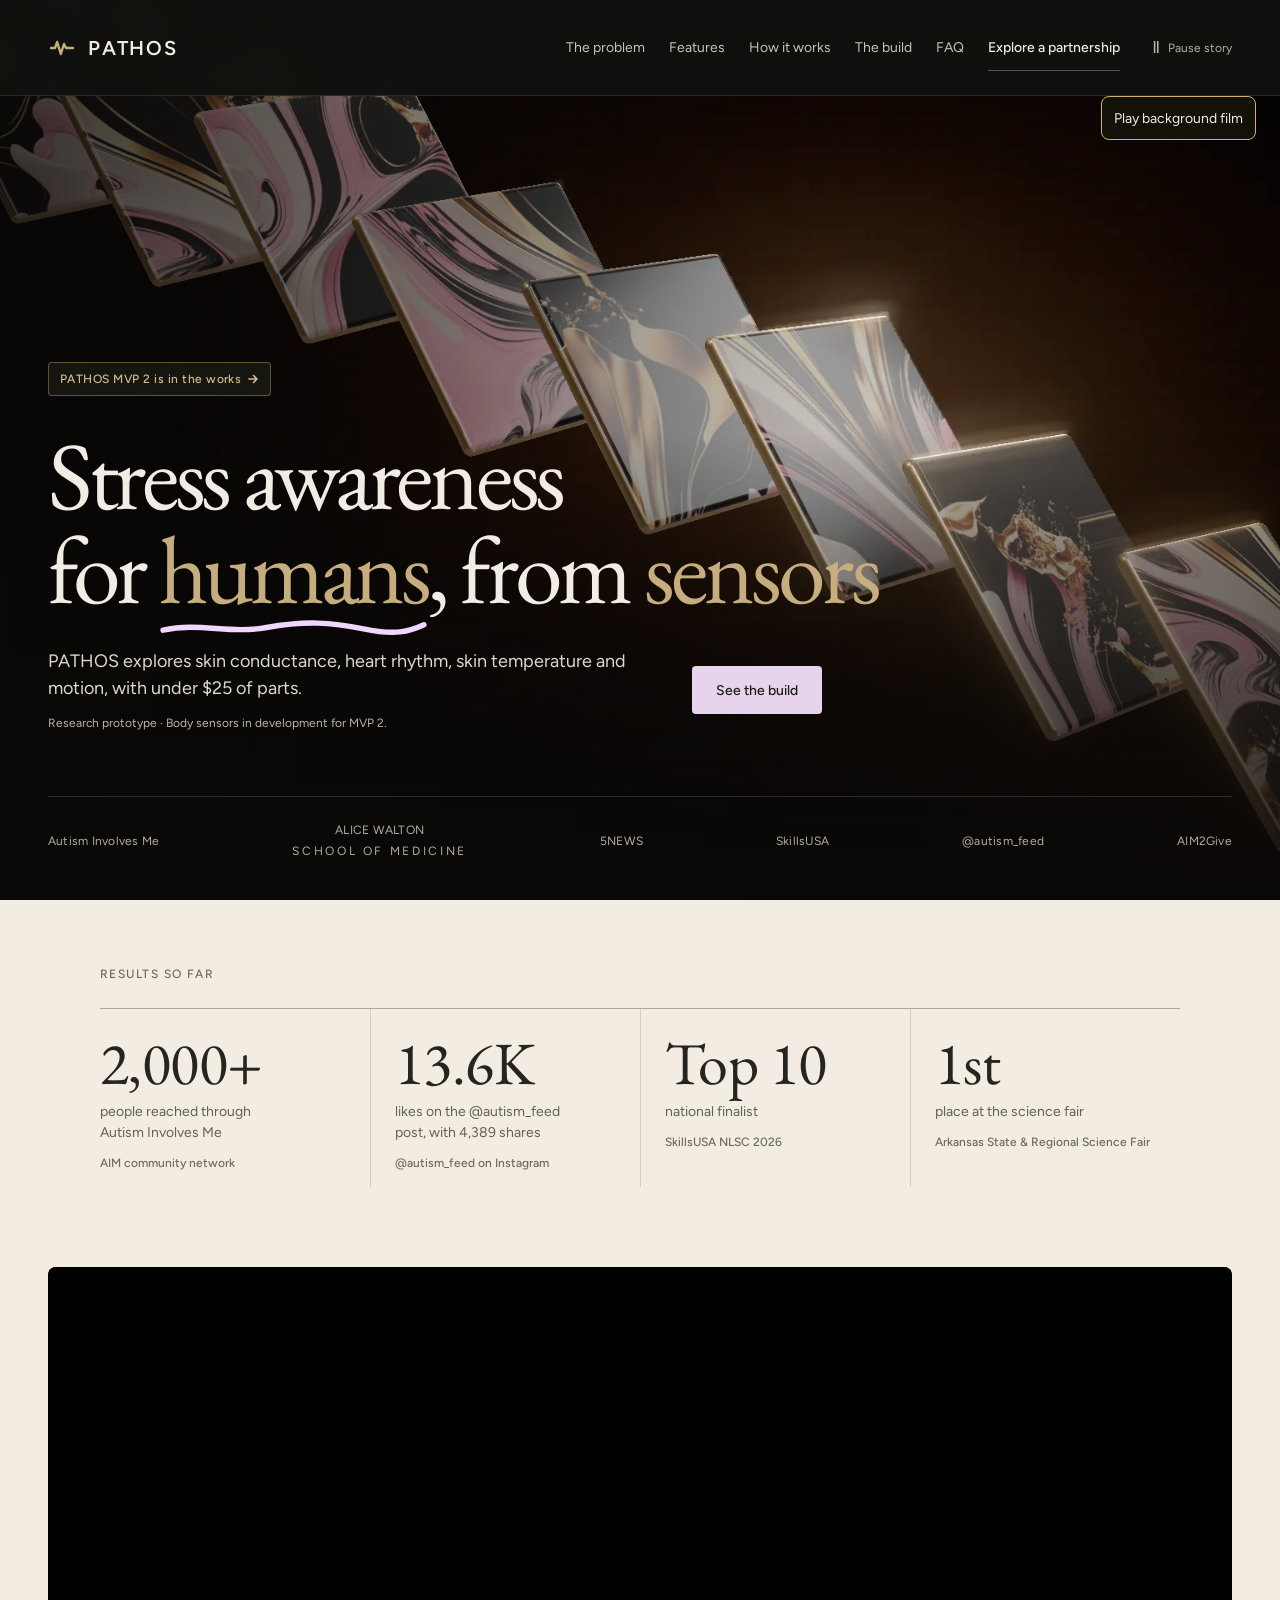
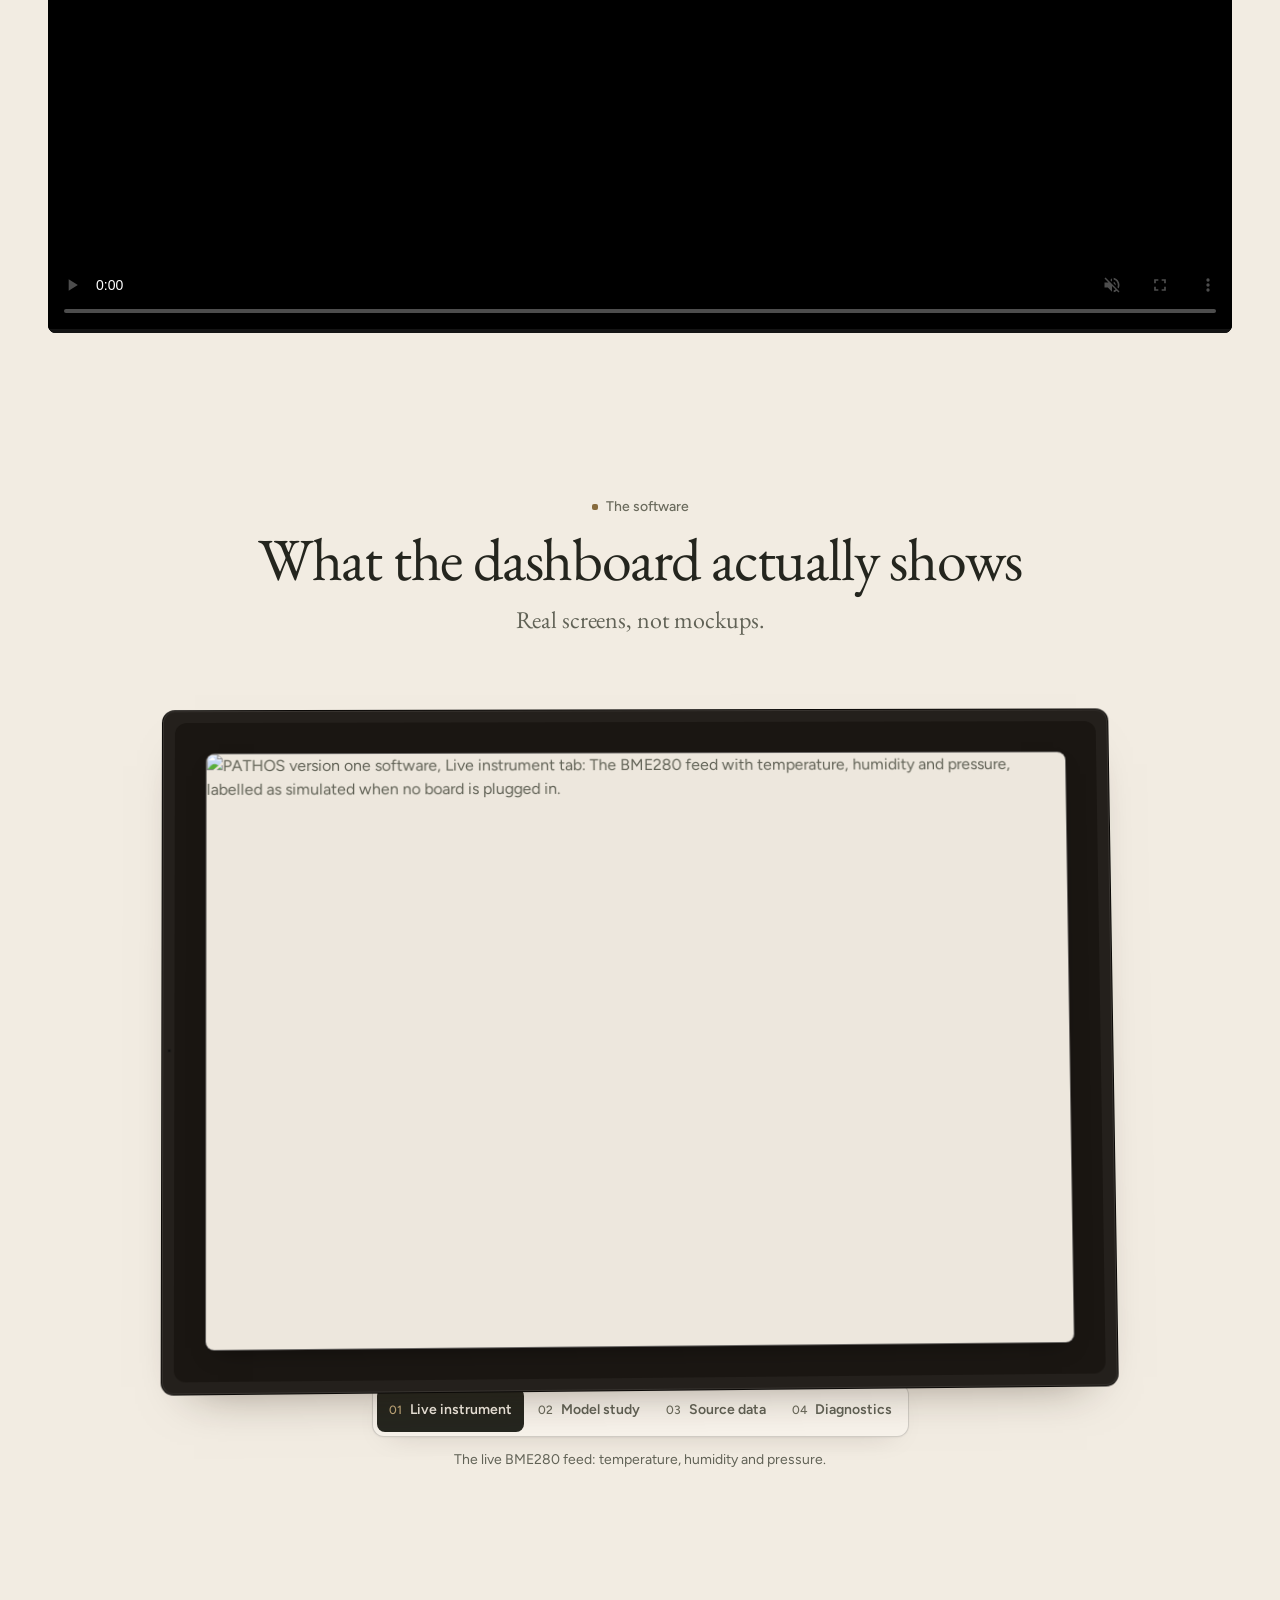
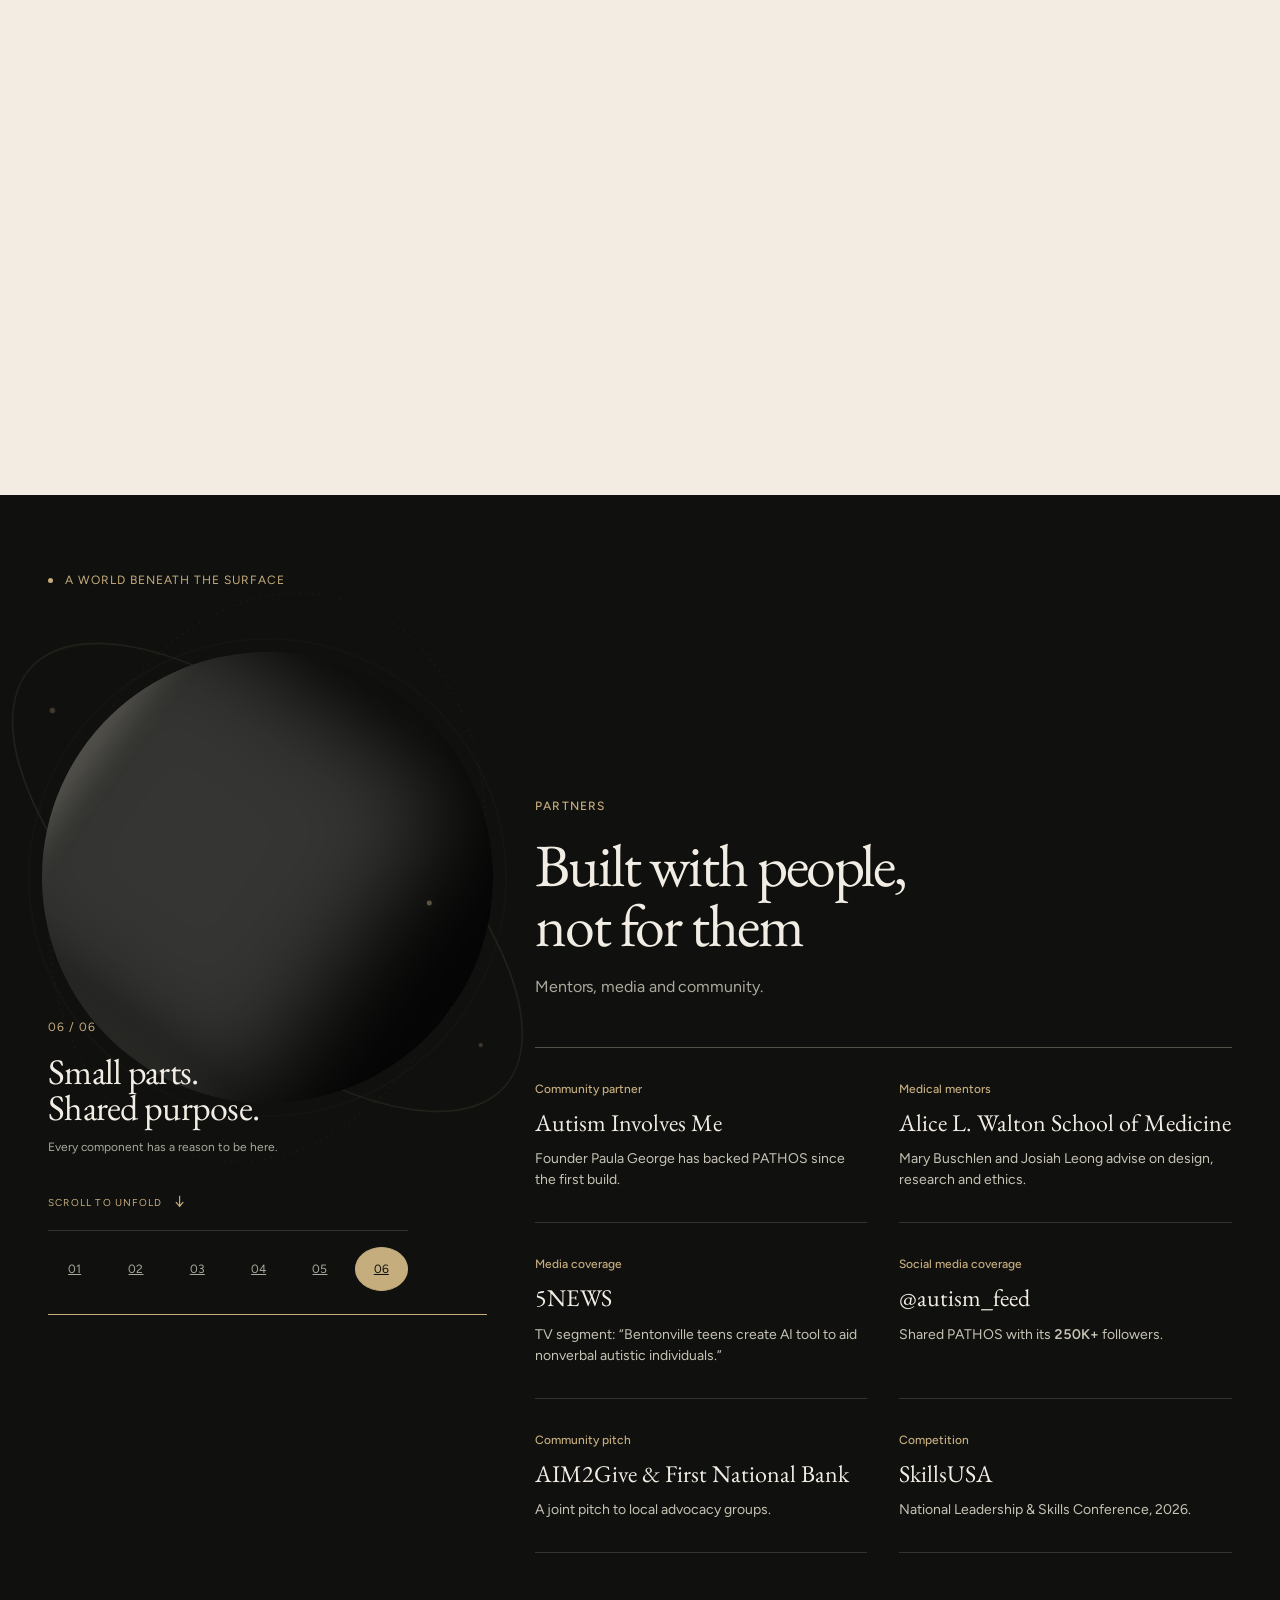
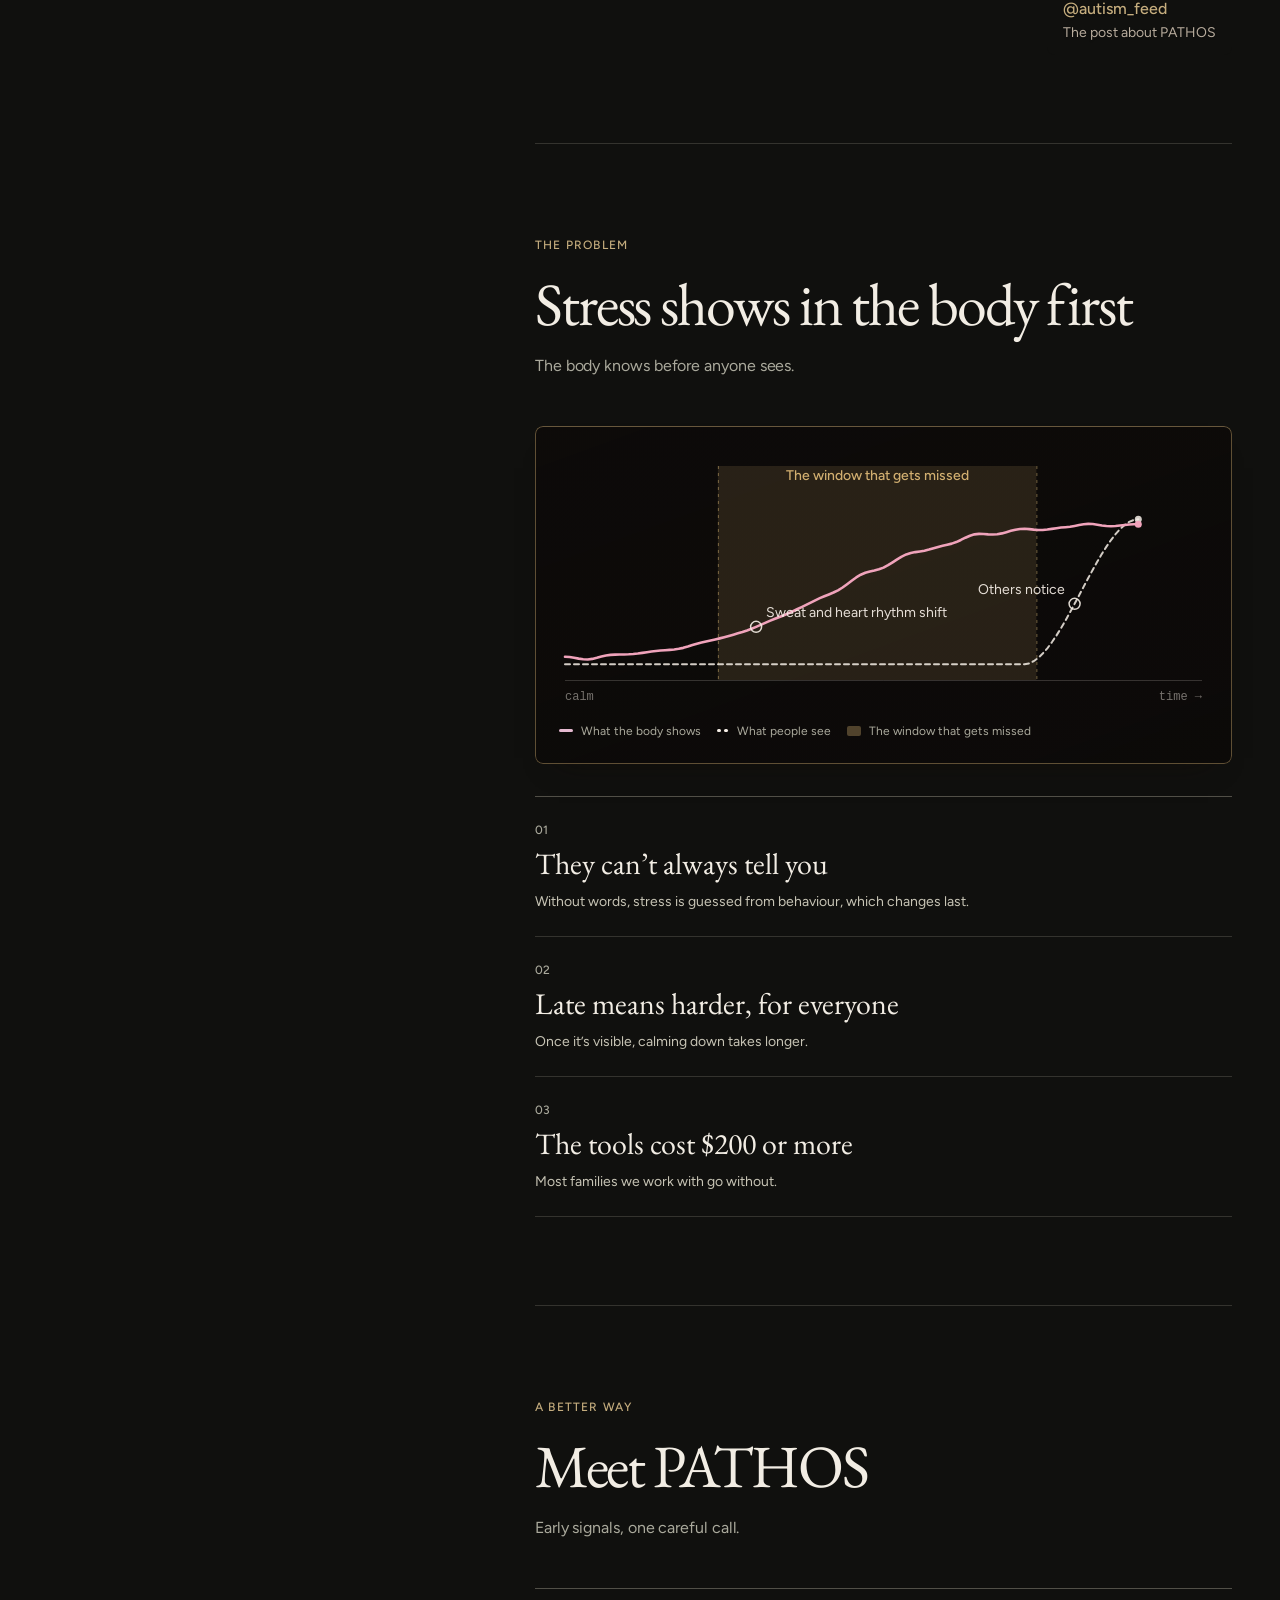
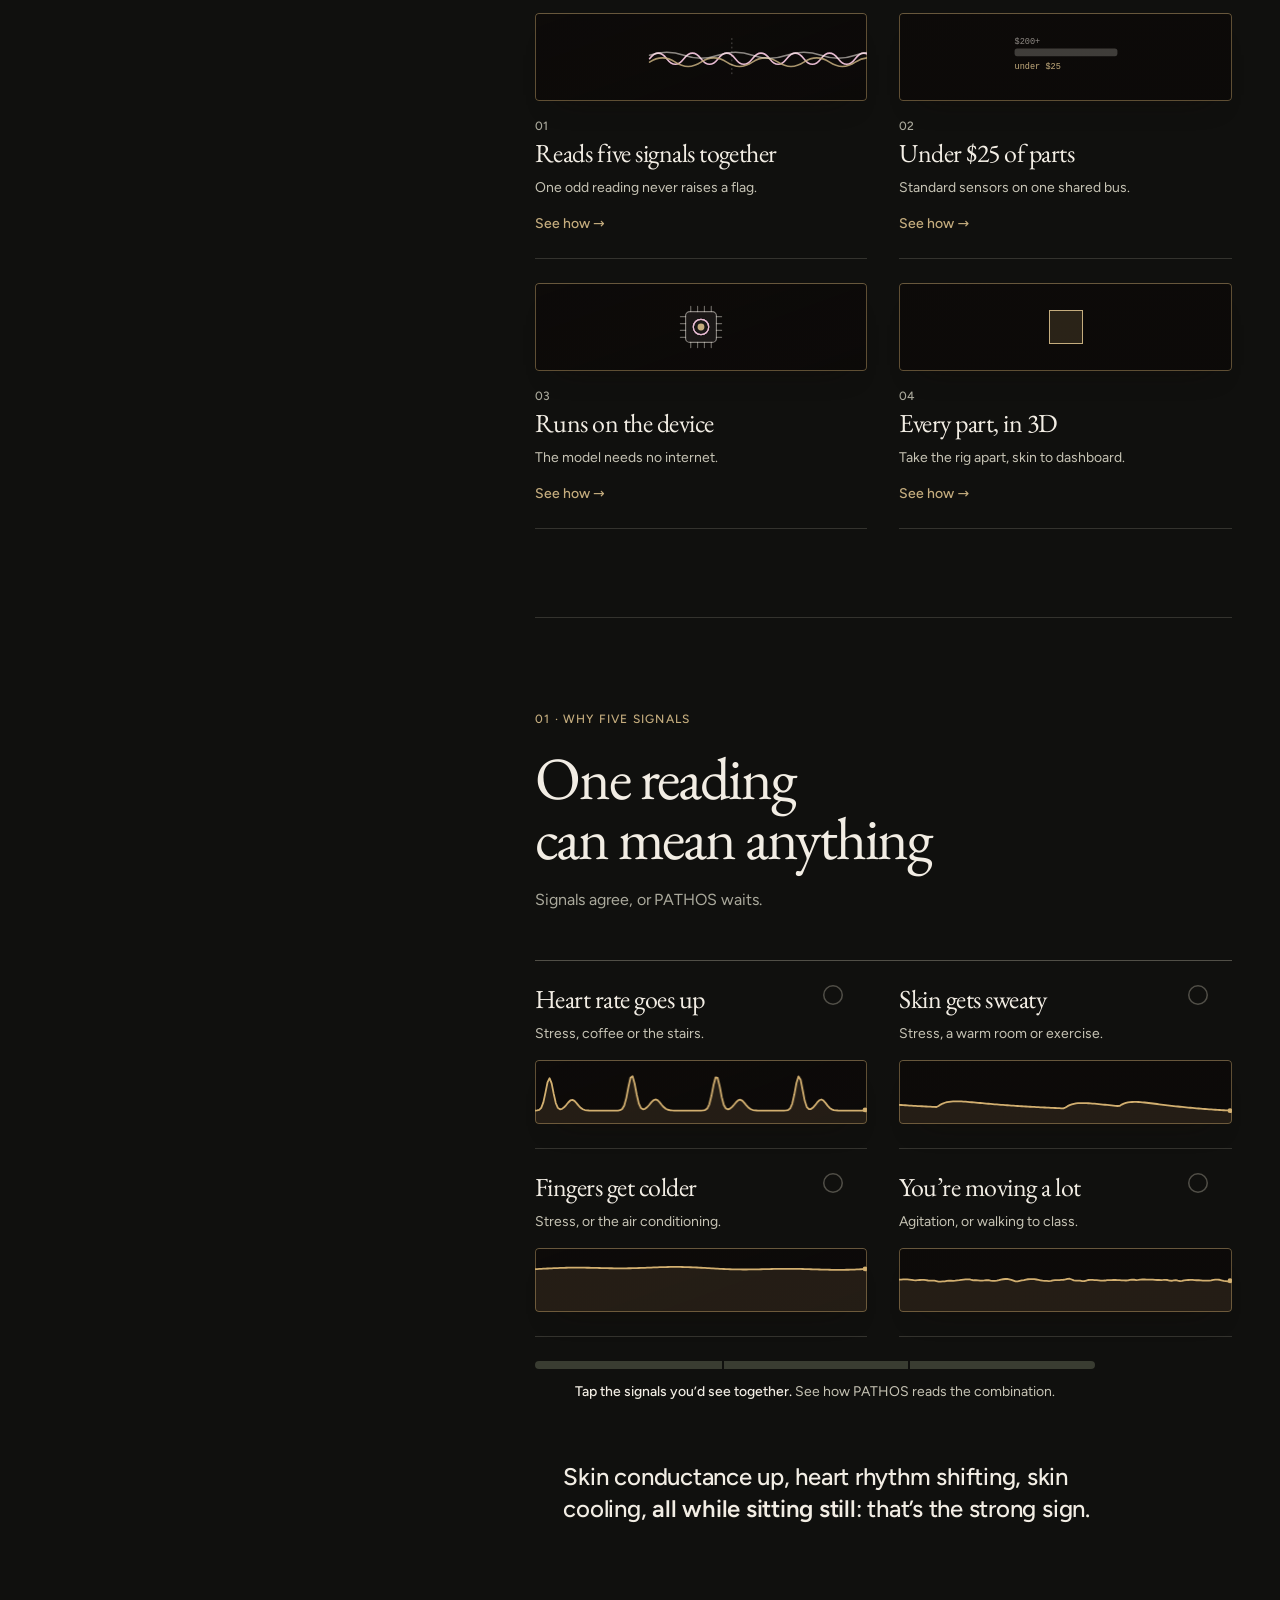
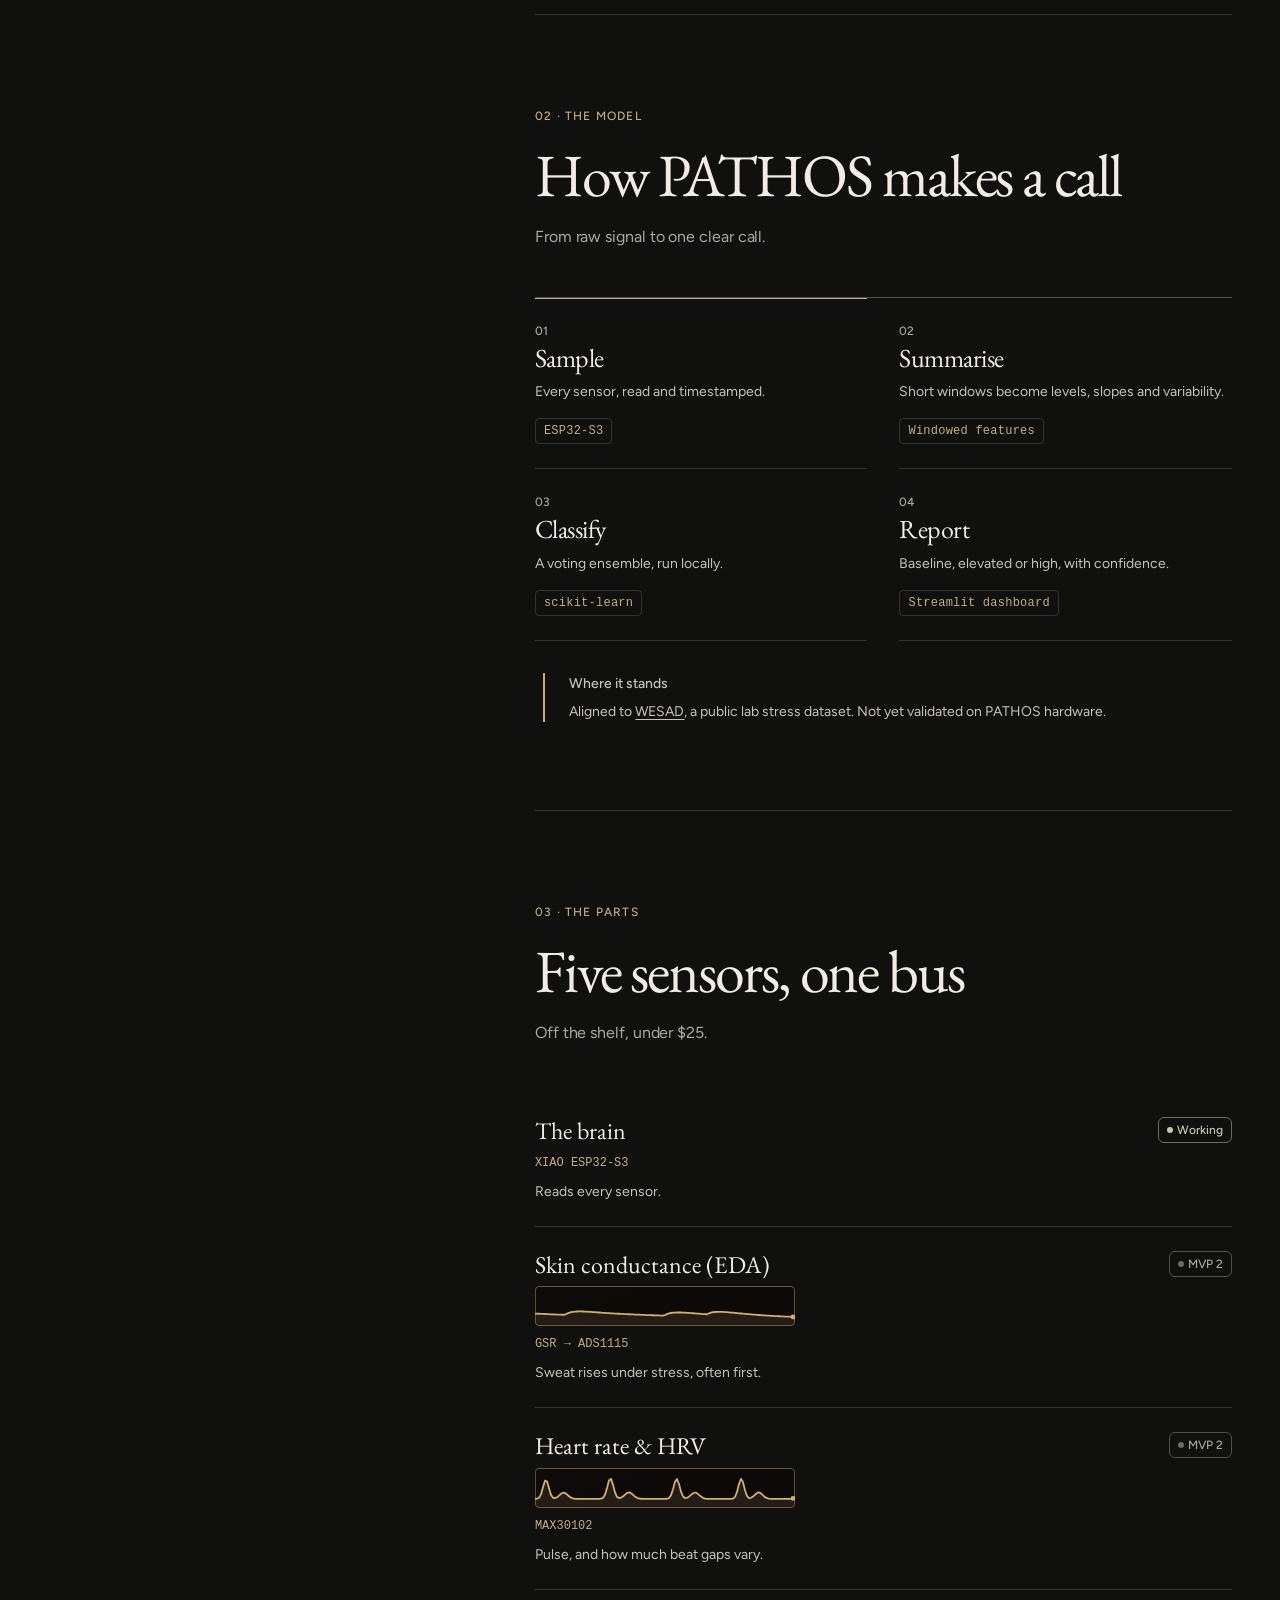
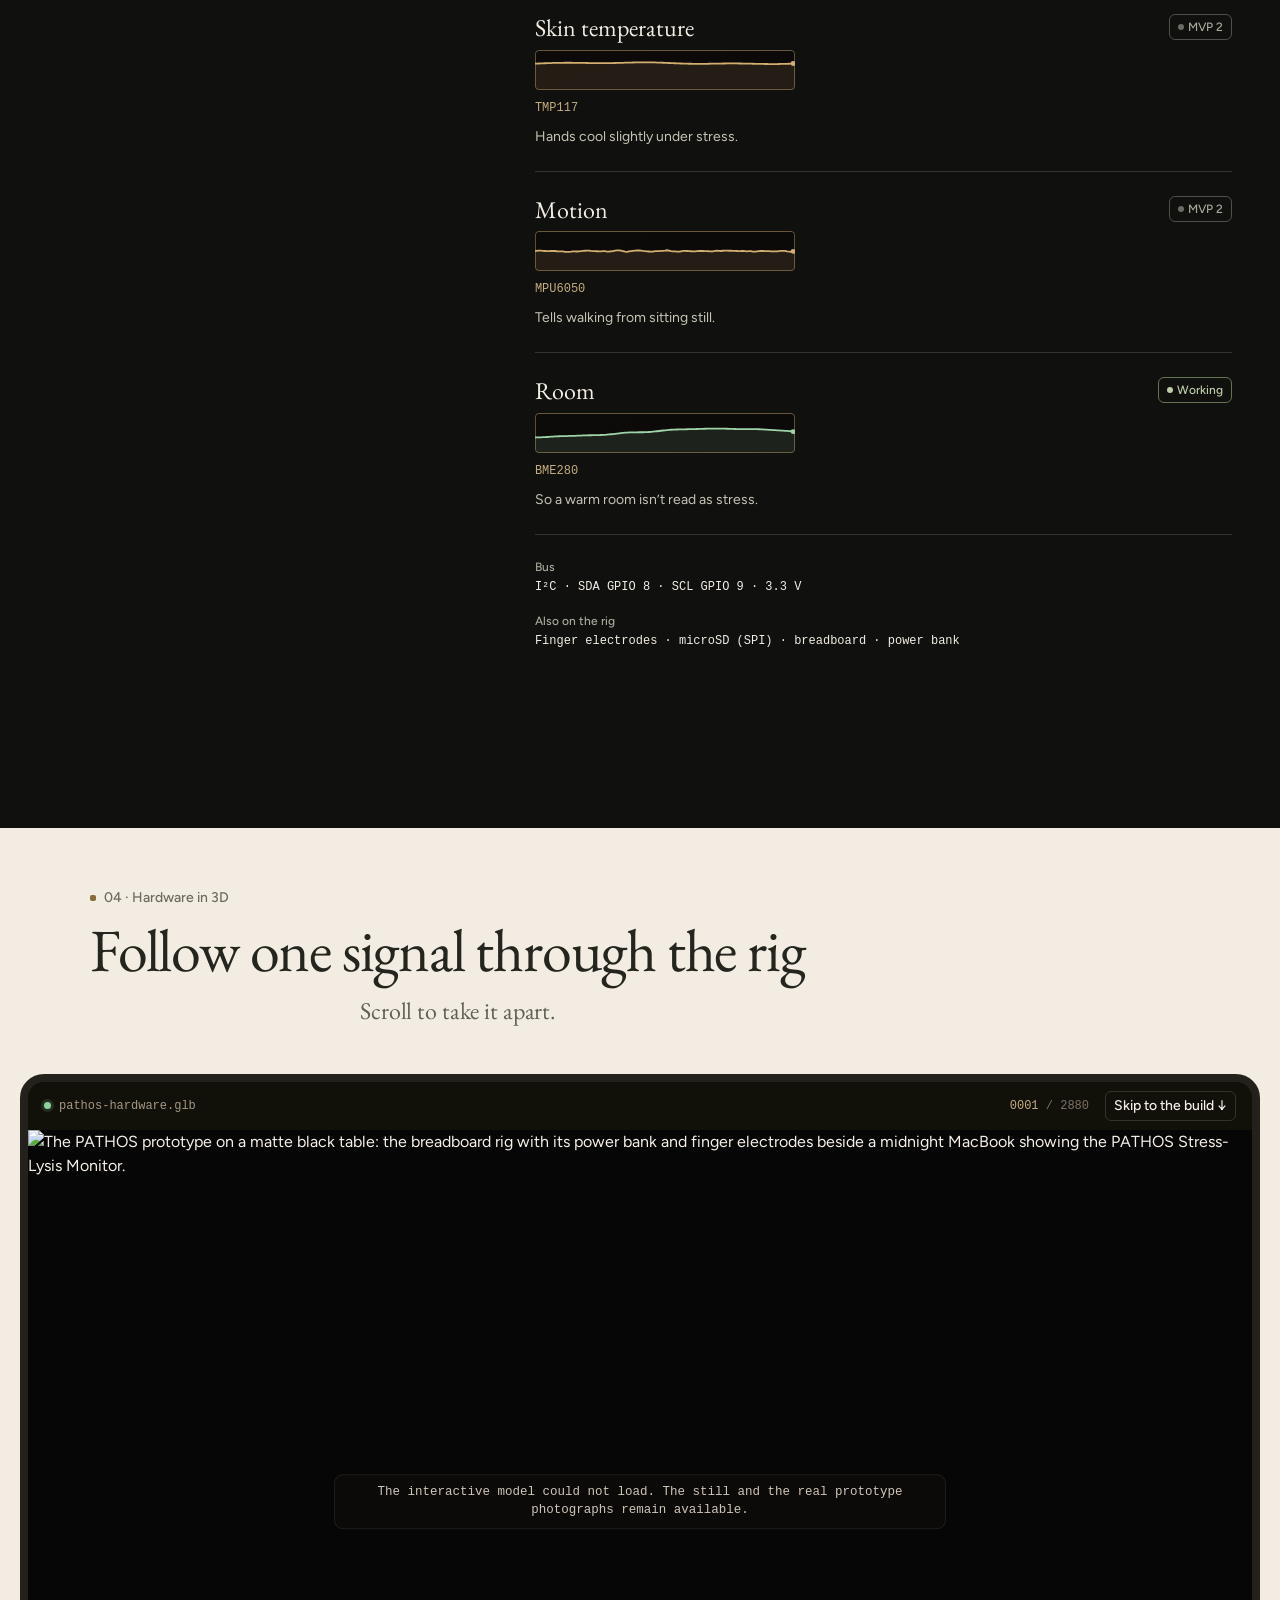
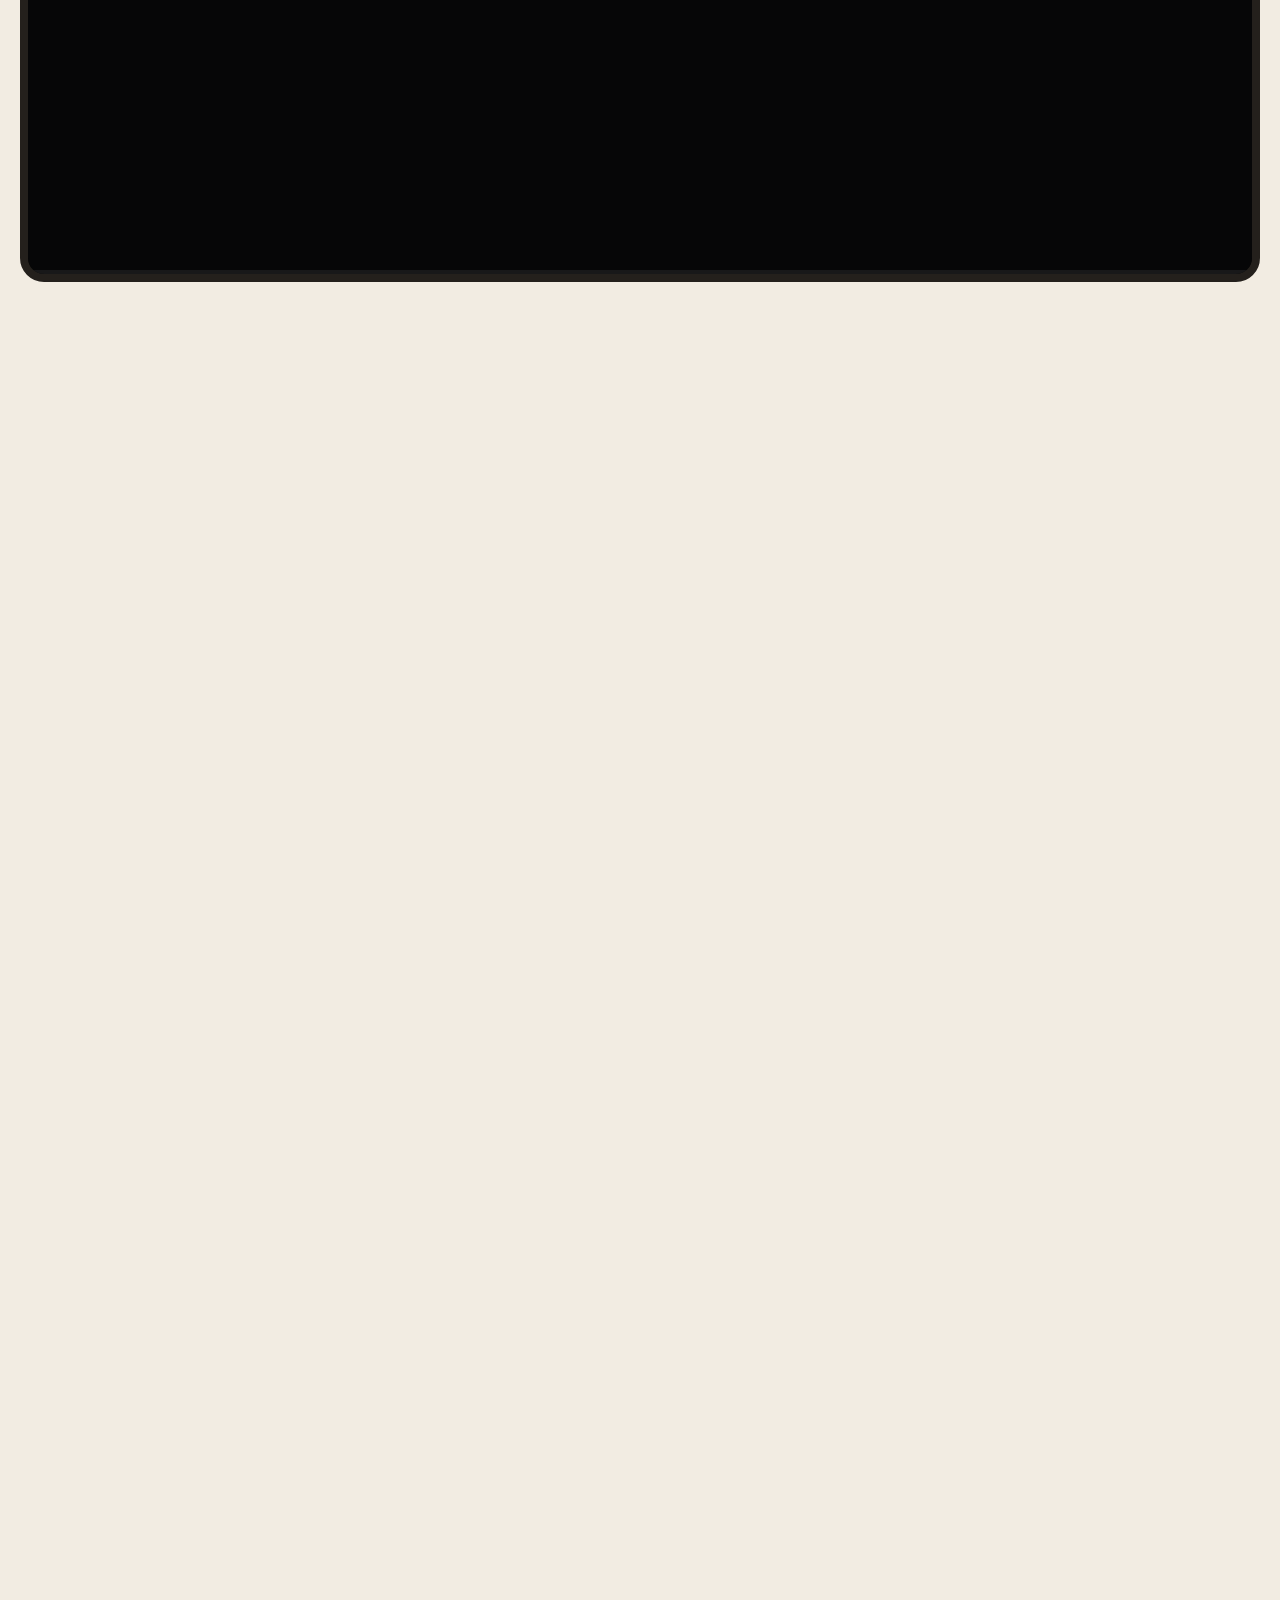
==== commit b27aec7f: "Drive original content reveals from the planet's scroll rotation" ====
--- a/index.html
+++ b/index.html
@@ -180,8 +180,11 @@
   <div class="orbit-object" aria-hidden="true">
     <svg class="orbit-lines" viewBox="0 0 1000 1000"><g fill="none" stroke="currentColor"><ellipse cx="500" cy="500" rx="477" ry="212" transform="rotate(-28 500 500)"/><ellipse cx="500" cy="500" rx="435" ry="322" transform="rotate(35 500 500)" stroke-dasharray="1 9"/><circle cx="500" cy="500" r="360" opacity=".25"/></g><g fill="currentColor"><circle cx="850" cy="285" r="4"/><circle cx="150" cy="712" r="3"/></g></svg>
     <div class="planet-surface"><div class="orbit-still"></div></div>
+    <svg class="orbit-type" viewBox="0 0 1000 1000" aria-hidden="true"><defs><clipPath id="planet-understanding-type-clip"><circle cx="500" cy="500" r="496"/></clipPath><path id="planet-understanding-type-path" d="M-60 530 Q500 420 1060 530"/></defs><g clip-path="url(#planet-understanding-type-clip)"><text><textPath class="orbit-type-words" href="#planet-understanding-type-path" startOffset="-1000"></textPath></text></g></svg>
   </div>
+  <svg class="orbit-thread" aria-hidden="true"><path class="orbit-surface-trace"/><path class="orbit-thread-path"/></svg><span class="orbit-source" aria-hidden="true"></span>
   <div class="planet-stage-caption"><span class="planet-chapter-count">01 / 06</span><h2 class="planet-chapter-title">Built with people</h2><p class="planet-chapter-note">The people who move the work forward.</p></div>
+  <span class="planet-scroll-cue" aria-hidden="true">Scroll to unfold <span>↓</span></span>
   <nav class="planet-chapter-links" aria-label="A world beneath the surface: chapters"><a href="#impact" aria-label="Chapter 1: Built with people" aria-current="step"><span>01</span><span>Built with people</span></a><a href="#problem" aria-label="Chapter 2: Listen a little earlier"><span>02</span><span>Listen a little earlier</span></a><a href="#solution" aria-label="Chapter 3: Meet PATHOS"><span>03</span><span>Meet PATHOS</span></a><a href="#philosophy" aria-label="Chapter 4: Signals in connection"><span>04</span><span>Signals in connection</span></a><a href="#ai" aria-label="Chapter 5: Context before conclusions"><span>05</span><span>Context before conclusions</span></a><a href="#sensors" aria-label="Chapter 6: Small parts. Shared purpose."><span>06</span><span>Small parts. Shared purpose.</span></a></nav>
   <div class="orbit-progress" aria-hidden="true"><span></span></div>
 </aside>
@@ -527,8 +530,11 @@
   <div class="orbit-object" aria-hidden="true">
     <svg class="orbit-lines" viewBox="0 0 1000 1000"><g fill="none" stroke="currentColor"><ellipse cx="500" cy="500" rx="477" ry="212" transform="rotate(-28 500 500)"/><ellipse cx="500" cy="500" rx="435" ry="322" transform="rotate(35 500 500)" stroke-dasharray="1 9"/><circle cx="500" cy="500" r="360" opacity=".25"/></g><g fill="currentColor"><circle cx="850" cy="285" r="4"/><circle cx="150" cy="712" r="3"/></g></svg>
     <div class="planet-surface"><div class="orbit-still"></div></div>
+    <svg class="orbit-type" viewBox="0 0 1000 1000" aria-hidden="true"><defs><clipPath id="planet-next-chapter-type-clip"><circle cx="500" cy="500" r="496"/></clipPath><path id="planet-next-chapter-type-path" d="M-60 530 Q500 420 1060 530"/></defs><g clip-path="url(#planet-next-chapter-type-clip)"><text><textPath class="orbit-type-words" href="#planet-next-chapter-type-path" startOffset="-1000"></textPath></text></g></svg>
   </div>
+  <svg class="orbit-thread" aria-hidden="true"><path class="orbit-surface-trace"/><path class="orbit-thread-path"/></svg><span class="orbit-source" aria-hidden="true"></span>
   <div class="planet-stage-caption"><span class="planet-chapter-count">01 / 06</span><h2 class="planet-chapter-title">Closer to the body</h2><p class="planet-chapter-note">The next version is still being built.</p></div>
+  <span class="planet-scroll-cue" aria-hidden="true">Scroll to unfold <span>↓</span></span>
   <nav class="planet-chapter-links" aria-label="The next chapter is human: chapters"><a href="#pathos-iot" aria-label="Chapter 1: Closer to the body" aria-current="step"><span>01</span><span>Closer to the body</span></a><a href="#roadmap" aria-label="Chapter 2: From here, forward"><span>02</span><span>From here, forward</span></a><a href="#workshops" aria-label="Chapter 3: Understanding is something we share"><span>03</span><span>Understanding is something we share</span></a><a href="#how" aria-label="Chapter 4: A minute to check in"><span>04</span><span>A minute to check in</span></a><a href="#team" aria-label="Chapter 5: Built by a person, for people"><span>05</span><span>Built by a person, for people</span></a><a href="#faq" aria-label="Chapter 6: Good questions. Honest answers."><span>06</span><span>Good questions. Honest answers.</span></a></nav>
   <div class="orbit-progress" aria-hidden="true"><span></span></div>
 </aside>
--- a/integrated.css
+++ b/integrated.css
@@ -3038,15 +3038,113 @@
 .planet-content .problem-grid{grid-template-columns:1fr;gap:32px}.planet-content .problem-chart{min-height:320px;border-radius:8px!important;padding:24px!important}.planet-content .problem-chart canvas{height:260px;min-height:260px;flex:none}.planet-content .problem-legend{font-size:12px;line-height:1.5;gap:8px 16px}.planet-content .problem-point{padding:24px 0}.planet-content .problem-point h3{font-size:30px!important;line-height:1.1!important;margin:8px 0 12px}.planet-content .problem-point .body-6{font-size:14px}.planet-content .feats,.planet-content .sig-grid,.planet-content .pipeline{display:grid;grid-template-columns:repeat(2,minmax(0,1fr))!important;gap:0 32px!important}.planet-content .solution .feat,.planet-content .sig-card,.planet-content .pipeline>li.sys-panel{border-left:0!important;border-bottom:1px solid var(--line)!important;padding:24px 0!important;min-width:0}.planet-content .solution .feat h3,.planet-content .sig-card h3,.planet-content .pipeline h3{font-size:26px!important;line-height:1.15!important;letter-spacing:-.02em}.planet-content .solution .feat p,.planet-content .sig-card p,.planet-content .pipeline p{font-size:14px;line-height:1.5;color:var(--text)!important}.planet-content .feat-more{color:var(--gold-light)!important}.planet-content .feat-more:hover{color:var(--ink)!important}.planet-content .feat-viz{border-radius:4px!important;min-height:88px}.planet-content .sig-card .sig-trace{height:64px;border-radius:4px!important}.planet-content .sig-card:focus-visible{outline:2px solid var(--lavender);outline-offset:4px}.planet-content .sig-meter{padding:24px 0 0;margin:0}.planet-content .sig-meter-bar{background:#393c31}.planet-content .sig-meter-text{color:var(--text);font-size:14px}.planet-content .statement{font-size:24px!important;line-height:1.35!important;color:var(--ink);text-align:left}.planet-content .spec-tag{background:none;border:1px solid var(--line);color:var(--gold-light);border-radius:4px;font-size:12px;padding:4px 8px;width:fit-content;margin-top:16px;max-width:100%;overflow-wrap:anywhere}.planet-content #ai .sys-note{margin-top:32px;border-color:var(--gold-light)}.planet-content .sys-note .sys-note-label{color:var(--gold-light)}.planet-content .sys-note p{font-size:14px;color:var(--text)!important}.planet-content .sys-note a{text-decoration:underline;text-underline-offset:3px}
 .planet-content #sensors .sensor-table{width:100%;min-width:0}.planet-content #sensors .sensor-row{grid-template-columns:minmax(0,1fr) auto;gap:8px 16px;padding:24px 0!important;background:none!important}.planet-content #sensors .sensor-row--head{display:none}.planet-content #sensors .sensor-row code{grid-column:1;grid-row:2;color:var(--gold-light)!important;font-size:12px;overflow-wrap:anywhere}.planet-content #sensors .sensor-row p{grid-column:1/-1;grid-row:3;color:var(--text)!important;font-size:14px;line-height:1.5}.planet-content #sensors .sensor-name h3{font-size:24px;line-height:1.15}.planet-content #sensors .sensor-row .pill{grid-column:2;grid-row:1;background:transparent;color:var(--muted);border:1px solid var(--line-strong);padding:4px 8px;font-size:12px;align-self:start;max-width:100px}.planet-content #sensors .sensor-row .pill--live{color:#bdcdaa;border-color:#647453}.planet-content #sensors .sensor-name{min-width:0}.planet-content #sensors .sig-trace--row{width:100%;max-width:260px;height:40px;border-radius:4px!important}.planet-content .parts-foot{grid-template-columns:1fr;gap:16px;padding:24px 0;margin:0}.planet-content .parts-foot dt{color:var(--muted)}.planet-content .parts-foot dd{font-size:12px;line-height:1.7;color:var(--ink);overflow-wrap:anywhere}
 .planet-content #pathos-iot .sys-grid{grid-template-columns:1fr!important;gap:0!important}.planet-content #pathos-iot .sys-panel{border-left:0!important;border-bottom:1px solid var(--line)!important;padding:24px 0!important}.planet-content #pathos-iot .sys-panel h3{font-size:30px;line-height:1.1;margin:0 0 12px}.planet-content #pathos-iot .sys-panel p{font-size:14px;color:var(--text)!important}.planet-content .log-panel{margin:0!important;padding:0!important;color:var(--text)}.planet-content .log-panel li{padding-top:0;padding-bottom:32px;gap:16px}.planet-content .log-panel h3{font-size:26px!important;line-height:1.15!important}.planet-content .log-panel p{font-size:14px;line-height:1.55;color:var(--text)!important}.planet-content .log-panel .log-date{font-size:12px;color:var(--gold-light)}.planet-content .log-panel li.is-next::before{background:var(--bg)!important}.planet-content #workshops .ws-list>li{display:grid;grid-template-columns:32px minmax(0,1fr);gap:12px 16px;padding:24px 0!important}.planet-content .ws-list>li>p{grid-column:2;font-size:14px;line-height:1.5;color:var(--text)!important}.planet-content .ws-list>li>span{font-size:12px;color:var(--gold-light)}.planet-content .ws-list h3{font-size:26px!important;line-height:1.1!important}.planet-content .how-grid{grid-template-columns:1fr;gap:32px}.planet-content .how-step{min-height:80px;padding:20px 0!important;color:var(--text)}.planet-content .how-step .how-t{font-size:26px;color:var(--ink)}.planet-content .how-step .how-d{font-size:14px;line-height:1.5;color:var(--text)}.planet-content .how-step .how-n{color:var(--gold-light)}.planet-content .how-scene{min-height:320px;border-radius:8px!important}.planet-content .how-scene canvas{height:320px;min-height:320px}.planet-content #team .founder--sys{grid-template-columns:128px minmax(0,1fr);gap:24px}.planet-content #team .founder-photo{width:128px;height:176px;object-fit:cover;border-radius:4px!important;box-shadow:none}.planet-content #team .founder-body{min-width:0}.planet-content #team .founder-body h3{font-size:36px;line-height:1.05}.planet-content #team .founder-role{font-size:12px;color:var(--gold-light)}.planet-content #team .founder-body>.body-3{font-size:14px;line-height:1.5;color:var(--text)}.planet-content #team .founder-facts{gap:8px;display:flex;flex-wrap:wrap;margin:20px 0}.planet-content #team .founder-facts li{font-size:12px;line-height:1.5;border-color:var(--line-strong)!important;color:var(--text)!important;border-radius:4px;padding:4px 8px}.planet-content #team .founder-link{font-size:14px;color:var(--gold-light)}.planet-content .faq .faq-item{color:var(--text)}.planet-content .faq .faq-item summary{padding:24px 0;min-height:64px}.planet-content .faq .faq-item summary .title-2{font-size:26px;line-height:1.15;color:var(--ink)}.planet-content .faq .faq-a p{padding:0 0 24px;color:var(--text);font-size:14px;line-height:1.6}.planet-content .faq .faq-item summary i{flex:0 0 24px;color:var(--gold-light)}
-/* Only the outer reading wrapper enters from the planet; its real UI stays intact. */
-.js .planet-content>section.orbit-arrived>.wrap{animation:orbit-emerge .75s var(--ease) both}.planet-content [data-reveal].in{animation-duration:.55s!important;animation-delay:0s!important}.planet-content>section.orbit-settled>.wrap{animation:none}@keyframes orbit-emerge{from{opacity:.3;transform:translateX(-24px)}to{opacity:1;transform:none}}
 /* Preserve the entire original contact form and footer, in the new palette. */
 #contact.band{--ink:#f2ede4;--text:#c7c4b5;--muted:#aaa99c;--gold:#c5ad7e;--line-strong:rgba(231,224,205,.3);background:#171813;color:var(--text);padding:96px var(--gutter)}#contact .wrap{max-width:1280px;padding:0}#contact .contact--sys{max-width:none;padding:0!important;gap:80px}#contact .contact--sys h2.heading-2{font-size:72px;color:var(--ink)}#contact .contact--sys .eyebrow{color:var(--gold-light);font-size:12px;letter-spacing:.12em;text-transform:uppercase}#contact .contact-info .sec-tag{font:400 16px/1.5 var(--font-body)!important;color:var(--muted)!important}#contact .contact-email{font-size:18px;color:var(--ink)!important}#contact .contact-links a{color:var(--muted)}#contact .copy-btn{min-height:44px;background:none;border-color:var(--line-strong);color:var(--text)}#contact .contact-form label{font-size:12px;color:var(--ink)}#contact .form-group input,#contact .form-group select,#contact .form-group textarea{border:0;border-bottom:1px solid #76796b;border-radius:0;background:transparent;color:#f2ede4;padding:12px 0;font-size:16px;min-height:48px}#contact select option{background:#171813;color:#f2ede4}#contact .form-group input:focus,#contact .form-group select:focus,#contact .form-group textarea:focus{box-shadow:none;outline:2px solid var(--gold-light);outline-offset:5px}#contact .form-group input[aria-invalid=true],#contact .form-group select[aria-invalid=true],#contact .form-group textarea[aria-invalid=true]{border-color:#f0aeb9}#contact .field-error,#contact .form-status.error{color:#f0aeb9}#contact .contact--sys .btn-dark{background:var(--lavender);color:#10100e;font-size:14px;padding:12px 24px}#contact .form-intro{font-size:12px;color:var(--muted)}.site-foot .foot-card,.site-foot .foot-art{background:#10100e!important}.site-foot .foot-art{display:none}.site-foot .foot-card:before{background:none!important}.site-foot .foot-grid{max-width:1280px;margin:0 auto;padding:64px var(--gutter)}.site-foot .foot-base{max-width:1280px;margin:0 auto;padding:24px var(--gutter);border-top:1px solid rgba(231,224,205,.17)}.site-foot .foot-brand .brand{font-size:20px;letter-spacing:.08em}.site-foot .foot-col h3{font-family:var(--font-body);font-size:12px;text-transform:uppercase;letter-spacing:.08em}.site-foot .foot-col a{min-height:32px;font-size:12px}.site-foot .foot-tag{font:400 24px/1.1 var(--font-serif)}.lightbox{z-index:200}.lightbox-close,.lightbox-btn{min-width:44px;min-height:44px}
 @media(min-width:1600px){:root{--gutter:max(80px,calc((100vw - 1440px)/2))}.planet-story{grid-template-columns:minmax(0,.85fr) minmax(0,1.35fr);gap:64px}.planet-content .sec-head h2{font-size:72px!important}.planet-stage-caption .planet-chapter-title{font-size:48px!important}.orbit-object{inset:16px -112px 112px -112px}}
 @media(max-width:1199px){:root{--gutter:32px}.nav{gap:24px}.nav .menu{gap:16px}.nav .nav-link{font-size:12px}.planet-motion-label{display:none}.planet-story{gap:32px;grid-template-columns:minmax(0,.75fr) minmax(0,1.35fr)}.planet-content .sec-head h2{font-size:48px!important}.planet-stage-caption .planet-chapter-title{font-size:30px!important}.planet-stage-caption{max-width:260px}.planet-stage-heading{font-size:12px;letter-spacing:.04em}.orbit-object{inset:24px -64px 160px -64px}.planet-chapter-links{gap:4px}.planet-chapter-links a{min-height:40px}.planet-content #team .founder--sys{grid-template-columns:1fr}.planet-content #team .founder-photo{width:128px;height:160px}#hero .hero-title{font-size:72px}#contact .contact--sys{gap:40px}#contact .contact--sys h2.heading-2{font-size:60px}.planet-content .partner-rows{gap:0 24px}}
 @media(max-width:900px){.nav .menu-btn{display:grid}.nav .menu{position:fixed;top:80px;left:0;right:0;bottom:0;height:calc(100svh - 80px);margin:0;padding:32px 24px 64px;background:rgba(16,16,14,.98);display:flex;flex-direction:column;align-items:flex-start;justify-content:flex-start;gap:12px;opacity:0;visibility:hidden;transform:translateY(-12px);overflow:auto;transition:transform .5s var(--ease),opacity .3s var(--ease),visibility 0s .5s}.nav.open .menu{opacity:1;visibility:visible;transform:none;transition-delay:0s}.nav .nav-link{font-family:var(--font-serif);font-size:36px;line-height:1.1;padding:16px 0;min-height:48px;white-space:normal}.nav .nav-link--cta{font-family:var(--font-body);font-size:16px;margin-top:24px;padding-bottom:12px}.nav{height:80px;gap:16px}.nav .brand{font-size:18px;margin-right:auto}.planet-motion{order:2}.nav .menu-btn{order:3}.planet-story{padding:48px 24px;gap:24px;grid-template-columns:minmax(0,.7fr) minmax(0,1.3fr)}.planet-stage{top:96px;height:calc(100svh - 120px);min-height:540px}.planet-stage-heading{max-width:210px;font-size:12px;line-height:1.6}.planet-stage-caption{max-width:210px}.planet-stage-caption .planet-chapter-title{font-size:30px!important}.planet-chapter-note{max-width:190px;font-size:12px}.planet-chapter-links{grid-template-columns:repeat(3,minmax(0,1fr));gap:4px}.planet-chapter-links a{min-height:44px}.orbit-object{inset:32px -40px 160px -64px}.planet-content .partner-rows{grid-template-columns:1fr}.planet-content .feats,.planet-content .sig-grid,.planet-content .pipeline{gap:0 20px!important}.planet-content .sec-head h2{font-size:48px!important}.planet-content .solution .feat h3,.planet-content .sig-card h3,.planet-content .pipeline h3{font-size:24px!important}.planet-content #workshops .ws-list>li{grid-template-columns:24px minmax(0,1fr);gap:8px 12px}.planet-content .faq .faq-item summary .title-2{font-size:24px}.planet-content .problem-chart{padding:16px!important}.planet-content .problem-chart canvas{min-height:240px;height:240px}html{scroll-padding-top:96px}.device-section .tour-head h2,.prototype .prototype-head h2,.field-head .heading-2{font-size:48px}}
-@media(max-width:640px){:root{--gutter:24px}#hero.hero--film{padding:128px 24px 32px;min-height:100svh}#hero .hero-title{font-size:60px;line-height:.98!important;letter-spacing:-.04em!important}#hero .hero-title .accent--mono{font-size:1em}#hero .hero-foot{margin-top:24px;gap:24px}#hero .hero-sub{font-size:16px;line-height:1.5}#hero .hero-cta{margin:0}#hero .hero-cta .btn{font-size:14px}#hero .logos{margin-top:40px;gap:16px 24px}#hero .logo{font-size:12px!important}#hero .announce{font-size:12px}.hero-research-status{font-size:12px}.proof{padding-top:40px;padding-bottom:24px}.proof .proof-n{font-size:48px!important}.proof .proof-l{font-size:12px}.proof .proof-src{font-size:12px}.film{padding:24px 24px 40px}.film-stage{border-radius:4px}.device-section .tour-head h2,.prototype .prototype-head h2,.field-head .heading-2{font-size:36px}.device-section .sec-tag,.prototype .sec-tag,.field .sec-tag{font-size:14px}.device-steps .step-btn{font-size:12px!important;min-height:44px}.device-steps{gap:4px!important}.device-caption{font-size:12px!important}.planet-story{display:block;padding:0 24px 40px}.planet-stage{position:sticky;top:80px;height:104px;min-height:0;max-height:none;margin:0 -24px;padding:12px 24px;border-bottom:1px solid var(--line);background:#10100e;z-index:5;display:flex;flex-direction:row;align-items:center;justify-content:flex-start;gap:16px;overflow:clip}.planet-stage-heading,.planet-chapter-note,.planet-chapter-links,.planet-stage .orbit-progress{display:none}.orbit-object{position:relative;inset:auto;flex:0 0 88px;width:88px;height:88px;z-index:0;overflow:visible}.planet-surface{width:70%;}.orbit-lines{width:100%;height:100%}.orbit-still{box-shadow:inset 28px -8px 32px 8px rgba(0,0,0,.9),inset -6px 2px 12px rgba(220,198,152,.3)}.planet-stage-caption{position:relative;max-width:calc(100% - 104px);padding:0;z-index:1}.planet-chapter-count{font-size:12px}.planet-stage-caption .planet-chapter-title{font-size:24px!important;line-height:1.1!important;margin:8px 0 0}.planet-content{width:100%;z-index:0}.planet-content>section{padding:48px 0!important;scroll-margin-top:108px}.planet-content>section:first-child{padding-top:40px!important}.planet-content .sec-head{margin-bottom:24px}.planet-content .sec-head .eyebrow{font-size:12px!important;margin-bottom:16px}.planet-content .sec-head h2,.planet-content .sys-head h2{font-size:48px!important;line-height:1!important}.planet-content .sec-head .sec-tag{font-size:14px!important;margin-top:16px}.planet-content :is(.body-6,.body-3){font-size:14px;line-height:1.6}.planet-content .partner-rows{grid-template-columns:1fr 1fr;gap:0 20px}.planet-content .partner-rows h3.title-2{font-size:24px}.planet-content .partner-rows p.body-6{font-size:12px;line-height:1.6}.planet-content .partners-aside{max-width:280px;margin:0 auto}.planet-content .feats,.planet-content .sig-grid,.planet-content .pipeline{grid-template-columns:1fr 1fr!important;gap:0 20px!important}.planet-content .solution .feat h3,.planet-content .sig-card h3,.planet-content .pipeline h3{font-size:24px!important}.planet-content .solution .feat p,.planet-content .sig-card p,.planet-content .pipeline p{font-size:12px;line-height:1.6}.planet-content .feat-viz{min-height:72px;height:72px}.planet-content .sig-card .sig-trace{height:48px}.planet-content .problem-chart canvas{height:224px;min-height:224px}.planet-content .problem-chart{min-height:288px}.planet-content .problem-point h3{font-size:26px!important}.planet-content .problem-point .body-6{font-size:14px}.planet-content .statement{font-size:24px!important}.planet-content .parts-foot{padding-top:24px}.planet-content .log-panel h3{font-size:24px!important}.planet-content .log-panel p{font-size:14px}.planet-content .log-panel li{grid-template-columns:1fr!important;padding-left:32px!important;gap:8px}.planet-content .log-panel li>*{grid-column:auto!important}.planet-content .log-panel li:before{left:0!important}.planet-content .log-panel li:after{left:4px!important}.planet-content .ws-list h3{font-size:24px!important}.planet-content .ws-list>li>p{font-size:14px}.planet-content .how-scene{min-height:300px}.planet-content .how-scene canvas{height:300px;min-height:300px}.planet-content #team .founder--sys{grid-template-columns:88px minmax(0,1fr);gap:20px}.planet-content #team .founder-photo{width:88px;height:120px}.planet-content #team .founder-body h3{font-size:30px}.planet-content #team .founder-role{font-size:12px}.planet-content #team .founder-body>.body-3{font-size:14px}.planet-content #team .founder-facts li{font-size:12px}.planet-content #team .founder-link{font-size:12px}.planet-content .faq .faq-item summary .title-2{font-size:24px}.planet-content .faq .faq-a p{font-size:14px}.planet-content .faq .faq-item summary{padding:24px 0}.js .planet-content>section.orbit-arrived>.wrap{animation-name:orbit-rise}@keyframes orbit-rise{from{opacity:.4;transform:translateY(16px)}to{opacity:1;transform:none}}#contact.band{padding:64px 24px}#contact .contact--sys{grid-template-columns:1fr;gap:48px}#contact .contact--sys h2.heading-2{font-size:60px}#contact .contact-email{font-size:16px}#contact .contact-form{grid-template-columns:1fr}#contact .contact-form .form-group{grid-column:1!important}#contact .contact-info .sec-tag{font-size:14px!important}#contact .contact--sys .btn-dark{min-height:48px;width:100%}.site-foot .foot-grid{padding:48px 24px}.site-foot .foot-base{padding:24px}.site-foot .foot-col a{min-height:36px}.nav .brand-mark{width:24px}.nav .brand{font-size:18px}.planet-motion{font-size:12px}}
+@media(max-width:640px){:root{--gutter:24px}#hero.hero--film{padding:128px 24px 32px;min-height:100svh}#hero .hero-title{font-size:60px;line-height:.98!important;letter-spacing:-.04em!important}#hero .hero-title .accent--mono{font-size:1em}#hero .hero-foot{margin-top:24px;gap:24px}#hero .hero-sub{font-size:16px;line-height:1.5}#hero .hero-cta{margin:0}#hero .hero-cta .btn{font-size:14px}#hero .logos{margin-top:40px;gap:16px 24px}#hero .logo{font-size:12px!important}#hero .announce{font-size:12px}.hero-research-status{font-size:12px}.proof{padding-top:40px;padding-bottom:24px}.proof .proof-n{font-size:48px!important}.proof .proof-l{font-size:12px}.proof .proof-src{font-size:12px}.film{padding:24px 24px 40px}.film-stage{border-radius:4px}.device-section .tour-head h2,.prototype .prototype-head h2,.field-head .heading-2{font-size:36px}.device-section .sec-tag,.prototype .sec-tag,.field .sec-tag{font-size:14px}.device-steps .step-btn{font-size:12px!important;min-height:44px}.device-steps{gap:4px!important}.device-caption{font-size:12px!important}.planet-story{display:block;padding:0 24px 40px}.planet-stage{position:sticky;top:80px;height:104px;min-height:0;max-height:none;margin:0 -24px;padding:12px 24px;border-bottom:1px solid var(--line);background:#10100e;z-index:5;display:flex;flex-direction:row;align-items:center;justify-content:flex-start;gap:16px;overflow:clip}.planet-stage-heading,.planet-chapter-note,.planet-chapter-links,.planet-stage .orbit-progress{display:none}.orbit-object{position:relative;inset:auto;flex:0 0 88px;width:88px;height:88px;z-index:0;overflow:visible}.planet-surface{width:70%;}.orbit-lines{width:100%;height:100%}.orbit-still{box-shadow:inset 28px -8px 32px 8px rgba(0,0,0,.9),inset -6px 2px 12px rgba(220,198,152,.3)}.planet-stage-caption{position:relative;max-width:calc(100% - 104px);padding:0;z-index:1}.planet-chapter-count{font-size:12px}.planet-stage-caption .planet-chapter-title{font-size:24px!important;line-height:1.1!important;margin:8px 0 0}.planet-content{width:100%;z-index:0}.planet-content>section{padding:48px 0!important;scroll-margin-top:108px}.planet-content>section:first-child{padding-top:40px!important}.planet-content .sec-head{margin-bottom:24px}.planet-content .sec-head .eyebrow{font-size:12px!important;margin-bottom:16px}.planet-content .sec-head h2,.planet-content .sys-head h2{font-size:48px!important;line-height:1!important}.planet-content .sec-head .sec-tag{font-size:14px!important;margin-top:16px}.planet-content :is(.body-6,.body-3){font-size:14px;line-height:1.6}.planet-content .partner-rows{grid-template-columns:1fr 1fr;gap:0 20px}.planet-content .partner-rows h3.title-2{font-size:24px}.planet-content .partner-rows p.body-6{font-size:12px;line-height:1.6}.planet-content .partners-aside{max-width:280px;margin:0 auto}.planet-content .feats,.planet-content .sig-grid,.planet-content .pipeline{grid-template-columns:1fr 1fr!important;gap:0 20px!important}.planet-content .solution .feat h3,.planet-content .sig-card h3,.planet-content .pipeline h3{font-size:24px!important}.planet-content .solution .feat p,.planet-content .sig-card p,.planet-content .pipeline p{font-size:12px;line-height:1.6}.planet-content .feat-viz{min-height:72px;height:72px}.planet-content .sig-card .sig-trace{height:48px}.planet-content .problem-chart canvas{height:224px;min-height:224px}.planet-content .problem-chart{min-height:288px}.planet-content .problem-point h3{font-size:26px!important}.planet-content .problem-point .body-6{font-size:14px}.planet-content .statement{font-size:24px!important}.planet-content .parts-foot{padding-top:24px}.planet-content .log-panel h3{font-size:24px!important}.planet-content .log-panel p{font-size:14px}.planet-content .log-panel li{grid-template-columns:1fr!important;padding-left:32px!important;gap:8px}.planet-content .log-panel li>*{grid-column:auto!important}.planet-content .log-panel li:before{left:0!important}.planet-content .log-panel li:after{left:4px!important}.planet-content .ws-list h3{font-size:24px!important}.planet-content .ws-list>li>p{font-size:14px}.planet-content .how-scene{min-height:300px}.planet-content .how-scene canvas{height:300px;min-height:300px}.planet-content #team .founder--sys{grid-template-columns:88px minmax(0,1fr);gap:20px}.planet-content #team .founder-photo{width:88px;height:120px}.planet-content #team .founder-body h3{font-size:30px}.planet-content #team .founder-role{font-size:12px}.planet-content #team .founder-body>.body-3{font-size:14px}.planet-content #team .founder-facts li{font-size:12px}.planet-content #team .founder-link{font-size:12px}.planet-content .faq .faq-item summary .title-2{font-size:24px}.planet-content .faq .faq-a p{font-size:14px}.planet-content .faq .faq-item summary{padding:24px 0}#contact.band{padding:64px 24px}#contact .contact--sys{grid-template-columns:1fr;gap:48px}#contact .contact--sys h2.heading-2{font-size:60px}#contact .contact-email{font-size:16px}#contact .contact-form{grid-template-columns:1fr}#contact .contact-form .form-group{grid-column:1!important}#contact .contact-info .sec-tag{font-size:14px!important}#contact .contact--sys .btn-dark{min-height:48px;width:100%}.site-foot .foot-grid{padding:48px 24px}.site-foot .foot-base{padding:24px}.site-foot .foot-col a{min-height:36px}.nav .brand-mark{width:24px}.nav .brand{font-size:18px}.planet-motion{font-size:12px}}
 @media(max-width:360px){#hero .hero-title{font-size:48px}.planet-content .sec-head h2,.planet-content .sys-head h2{font-size:36px!important}.planet-content .partner-rows{grid-template-columns:1fr}.planet-content .feats,.planet-content .sig-grid,.planet-content .pipeline{gap:0 16px!important}.planet-content .solution .feat h3,.planet-content .sig-card h3,.planet-content .pipeline h3{font-size:24px!important}.planet-content #team .founder--sys{grid-template-columns:1fr}.planet-content #team .founder-photo{width:104px;height:136px}#contact .contact--sys h2.heading-2{font-size:48px}.planet-stage-caption .planet-chapter-title{font-size:24px!important}.planet-content #sensors .sensor-row .pill{max-width:80px}.planet-content #sensors .sensor-name h3{font-size:22px}}
 @media(max-height:650px) and (min-width:641px){.planet-stage{min-height:440px;top:96px;height:calc(100svh - 112px)}.planet-stage-heading{font-size:12px}.planet-stage-caption{padding-bottom:12px}.planet-stage-caption .planet-chapter-title{font-size:24px!important;margin:8px 0}.planet-chapter-note{min-height:0}.planet-chapter-links{padding-top:8px}.orbit-object{inset:0 -80px 112px -80px}}
 @media(prefers-reduced-motion:reduce){html{scroll-behavior:auto}*,*::before,*::after{animation:none!important;transition:none!important}.planet-surface,.orbit-lines{will-change:auto}.js [data-reveal],.js [data-intro]{opacity:1;transform:none}}
-.planet-content .sig-dot{border-color:#858876;background:transparent}.planet-content .sig-card[aria-pressed=true] .sig-dot{background:#e6bad1;border-color:#e6bad1}.planet-content .sig-dot:after{border-color:#10100e}.planet-content .sec-head>*{text-align:left!important;margin-left:0!important;margin-right:0!important}.js .planet-content [data-reveal]{opacity:1!important;transform:none}.js .planet-content [data-reveal].in{animation:none!important}.planet-paused .orbit-lines{will-change:auto}.planet-stage[aria-busy=true] .planet-chapter-title{opacity:.7}
+#hero .announce{background:rgba(24,24,18,.94);color:#d4bd8e}.planet-content .sig-dot{border-color:#858876;background:transparent}.planet-content .sig-card[aria-pressed=true] .sig-dot{background:#e6bad1;border-color:#e6bad1}.planet-content .sig-dot:after{border-color:#10100e}.planet-content .sec-head>*{text-align:left!important;margin-left:0!important;margin-right:0!important}.js .planet-content [data-reveal]{opacity:1!important;transform:none}.js .planet-content [data-reveal].in{animation:none!important}.planet-paused .orbit-lines{will-change:auto}.planet-stage[aria-busy=true] .planet-chapter-title{opacity:.7}
+@media(max-width:640px) and (max-height:650px){#hero.hero--film{padding-top:104px;padding-bottom:24px}#hero .hero-title{font-size:48px;margin-top:24px}#hero .hero-foot{margin-top:24px;gap:16px}#hero .hero-sub{font-size:14px;line-height:1.5}#hero .hero-research-status{margin-top:8px;font-size:12px}#hero .logos{margin-top:32px;gap:12px 16px}}
+@media(max-width:360px) and (max-height:650px){#hero .hero-title{font-size:36px}}
+/* A shared angular story. Text is carried off the illuminated surface and
+   becomes normal, crisp HTML before it enters the main reading band. */
+.planet-story{perspective:1200px}
+.nav .planet-motion{min-width:44px;flex-shrink:0}
+.nav .menu-btn{min-height:44px}
+.planet-content{overflow:visible}
+.planet-content>section:first-child{padding-top:clamp(176px,26svh,272px)!important}
+.js .planet-content [data-reveal]{animation:none!important;transition:none!important;opacity:1!important;transform:none!important}
+.js .planet-content .orbit-unit[data-orbit-state]{
+  animation:none!important;transition:none!important;
+  opacity:var(--emerge-opacity,1)!important;
+  transform:none!important;
+  transform-origin:0 0;
+}
+.js .planet-content .orbit-unit[data-orbit-state=transit]{
+  transform:perspective(1000px) translate3d(var(--emerge-x,0px),var(--emerge-y,0px),0) rotateY(var(--emerge-turn,0deg)) rotateZ(var(--emerge-roll,0deg)) scale(var(--emerge-scale,1))!important;
+  will-change:transform,opacity;
+  text-shadow:0 2px 12px rgba(0,0,0,.6);
+}
+.js .planet-content .orbit-unit[data-orbit-state=waiting]{pointer-events:none}
+.js .planet-content .orbit-unit[data-orbit-state=reading]{will-change:auto}
+.planet-paused .planet-content .orbit-unit[data-orbit-state]{opacity:1!important;transform:none!important;will-change:auto}
+.orbit-thread{
+  position:absolute;inset:0;width:100%;height:100%;
+  overflow:visible;pointer-events:none;z-index:2;
+  color:var(--gold-light);
+}
+.orbit-thread path{fill:none;stroke:currentColor;stroke-width:.8;vector-effect:non-scaling-stroke;opacity:0}
+.orbit-surface-trace{stroke-width:1.4!important}
+.orbit-source{
+  position:absolute;top:0;left:0;width:5px;height:5px;
+  margin:-2.5px;border-radius:50%;background:#e8d2a5;
+  box-shadow:0 0 12px rgba(232,210,165,.5);pointer-events:none;z-index:2;
+}
+.planet-scroll-cue{
+  position:relative;display:flex;align-items:center;gap:12px;
+  color:var(--gold-light);font:400 10px/1.5 var(--font-body);
+  letter-spacing:.12em;text-transform:uppercase;padding:0 0 16px;
+}
+.planet-scroll-cue>span{font-size:16px}
+.planet-paused :is(.orbit-source,.orbit-thread,.planet-scroll-cue){visibility:hidden}
+.orbit-still{transform:rotate(var(--stone-turn,0rad));transition:none}
+.planet-surface canvas,.planet-surface.has-webgl .orbit-still{transition:none}
+.orbit-type{grid-area:1/1;width:68%;aspect-ratio:1;z-index:1;pointer-events:none;opacity:0;transform:rotate(-13deg);overflow:visible}
+.orbit-type text{font:400 64px var(--font-serif);fill:#f2ede4;stroke:rgba(16,16,14,.75);stroke-width:2px;paint-order:stroke fill;letter-spacing:.01em}
+.planet-paused .orbit-type{visibility:hidden}
+@media(min-width:641px){
+  .planet-stage-caption{padding-bottom:12px}
+  .orbit-object{inset:0 -112px 120px -112px}
+  .planet-content>section{padding-top:88px!important;padding-bottom:88px!important}
+  .planet-content .sec-head{margin-bottom:48px}
+  .planet-content .partner-rows>li{padding-top:32px;padding-bottom:32px}
+}
+@media(max-width:900px) and (min-width:641px){
+  .orbit-object{inset:24px -56px 176px -72px}
+}
+@media(max-width:640px){
+  .planet-story{perspective:none}
+  .planet-stage{
+    height:168px;min-height:168px;padding:10px 24px;gap:16px;
+    overflow:visible;isolation:isolate;
+  }
+  .orbit-object{flex:0 0 132px;width:132px;height:148px;overflow:visible}
+  .planet-surface{width:92%}
+  .orbit-type{width:92%}
+  .orbit-type text{font-size:112px;stroke-width:3px}
+  .orbit-lines{width:148px;height:148px;margin-left:-8px}
+  .planet-stage-caption{max-width:calc(100% - 148px);padding-bottom:22px}
+  .planet-stage-caption .planet-chapter-title{font-size:22px!important;line-height:1.12!important;margin-top:6px}
+  .planet-stage .planet-scroll-cue{position:absolute;left:172px;bottom:12px;padding:0;font-size:9px;letter-spacing:.08em;gap:8px}
+  .planet-stage .planet-scroll-cue>span{font-size:12px}
+  .planet-content>section:first-child{padding-top:40px!important}
+  .planet-content>section{scroll-margin-top:0}
+  .planet-content .partner-rows>li{padding-top:28px;padding-bottom:28px}
+  .planet-content .sec-head{margin-bottom:32px}
+  .orbit-thread path{stroke-width:.7}
+}
+@media(max-width:360px){
+  .planet-stage{gap:12px;padding-left:16px;padding-right:16px}
+  .orbit-object{flex-basis:120px;width:120px}
+  .planet-stage-caption{max-width:calc(100% - 132px)}
+  .planet-stage .planet-scroll-cue{left:148px;font-size:8px}
+  .planet-stage-caption .planet-chapter-title{font-size:20px!important}
+}
+@media(max-width:640px) and (max-height:650px){
+  .planet-stage{height:144px;min-height:144px}
+  .orbit-object{height:128px;flex-basis:112px;width:112px}
+  .planet-surface{width:94%}
+  .orbit-lines{width:128px;height:128px}
+  .planet-stage-caption{max-width:calc(100% - 124px)}
+  .planet-stage .planet-scroll-cue{left:148px;bottom:10px}
+}
+@media print{
+  .planet-stage,.planet-motion{display:none!important}
+  .planet-story{display:block}
+  .planet-content{width:100%}
+  .js .planet-content .orbit-unit[data-orbit-state]{opacity:1!important;transform:none!important}
+}
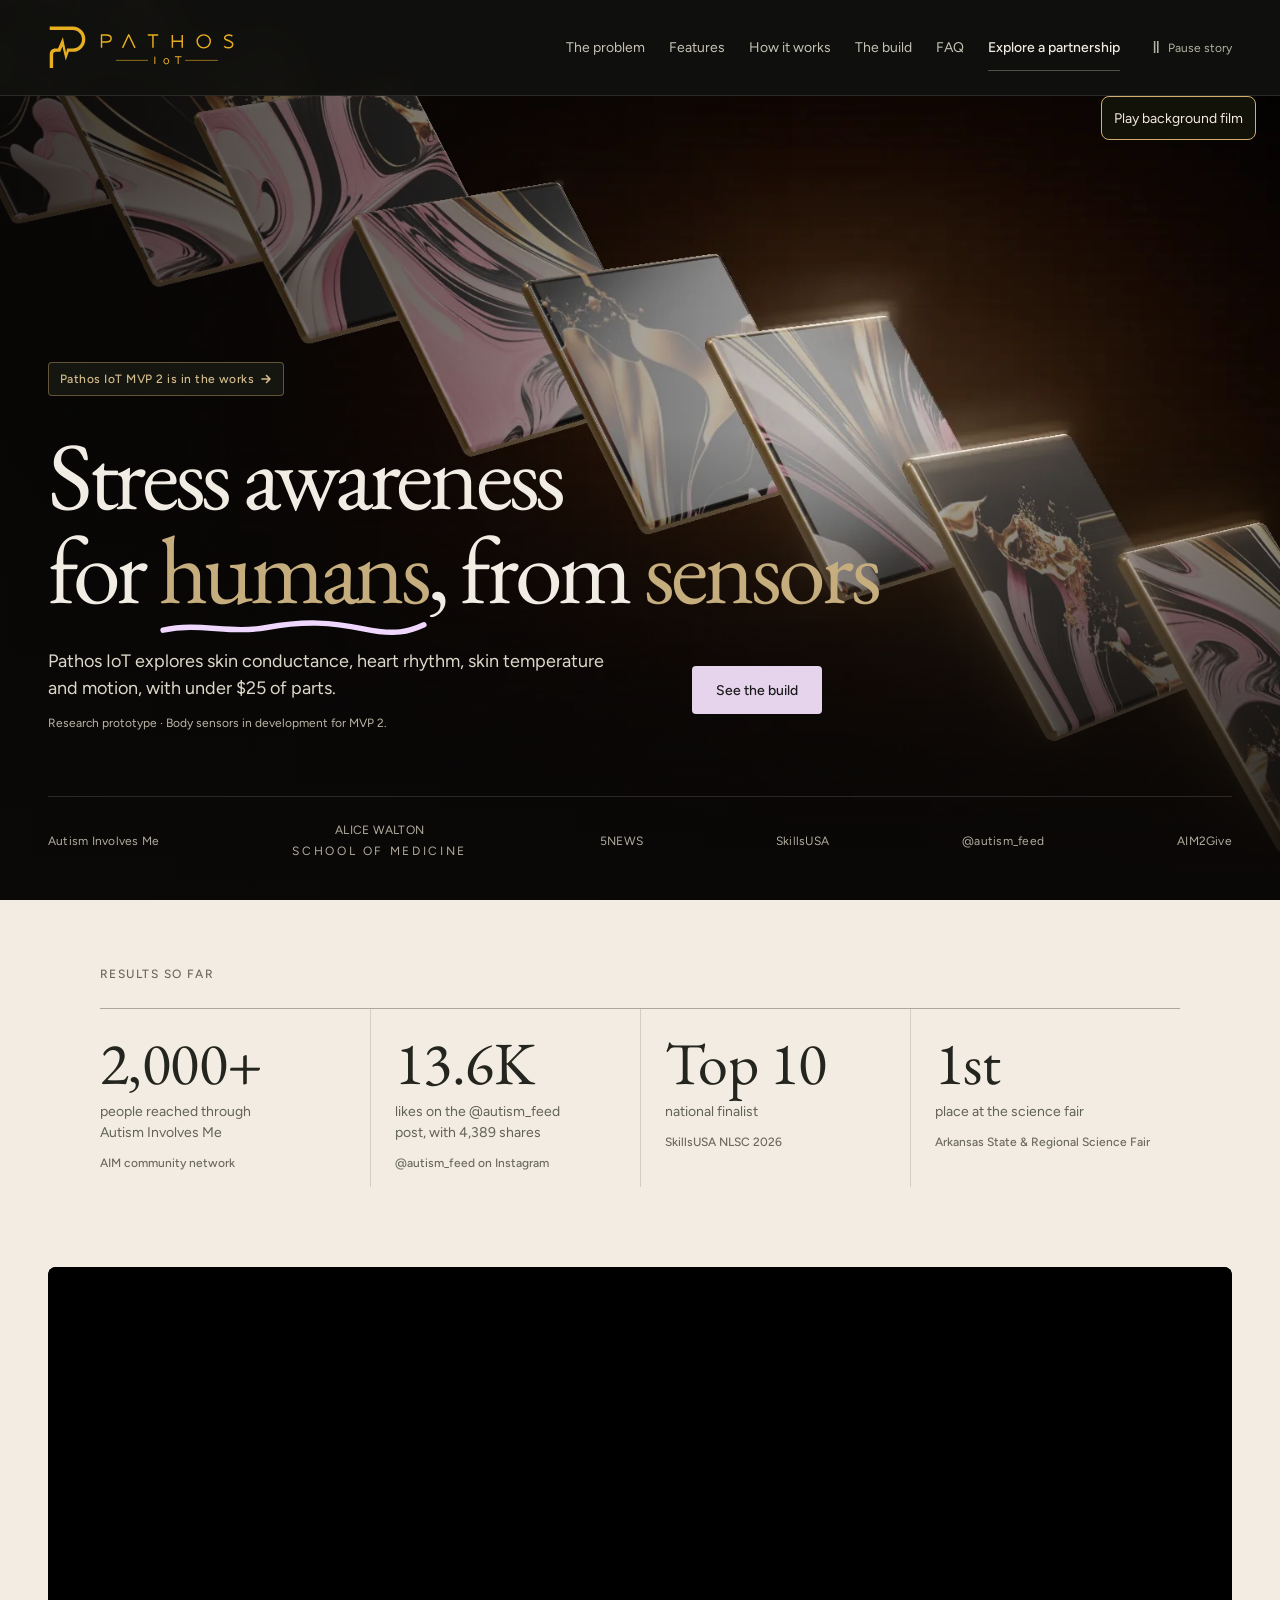
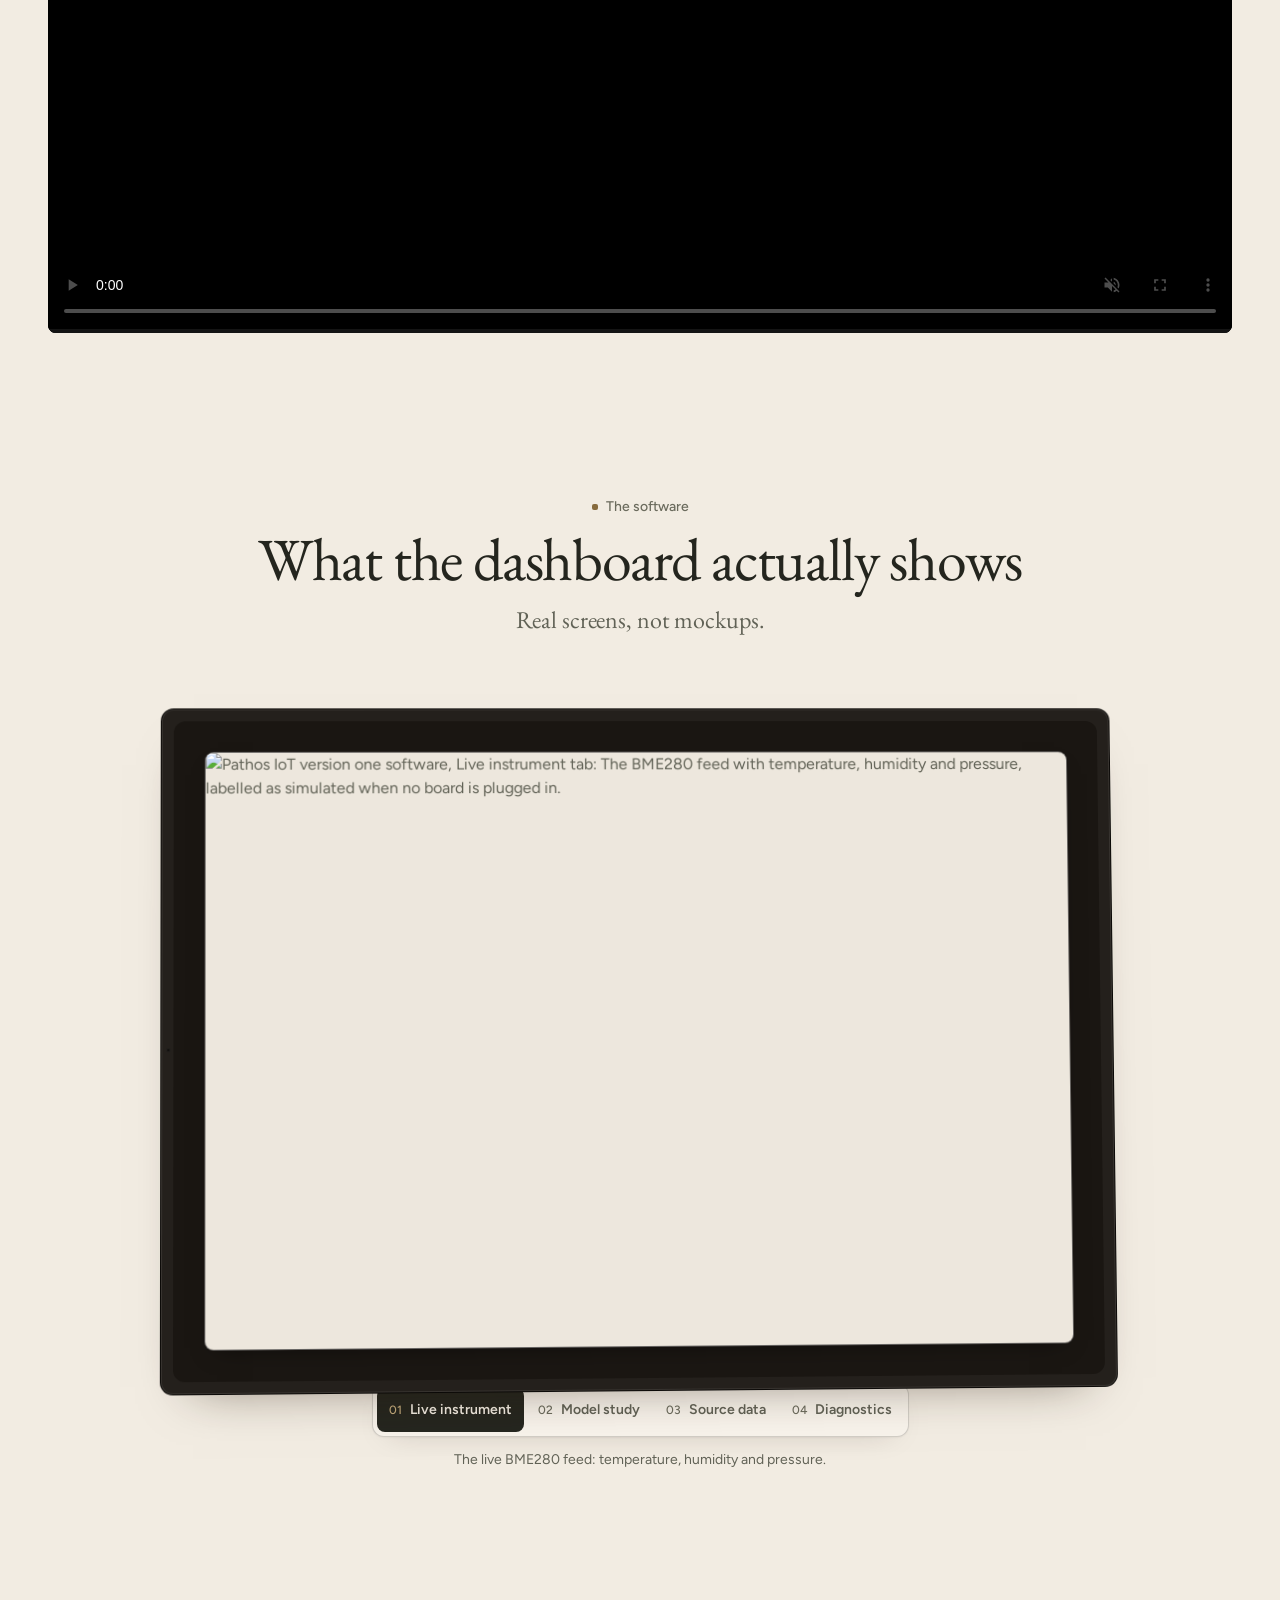
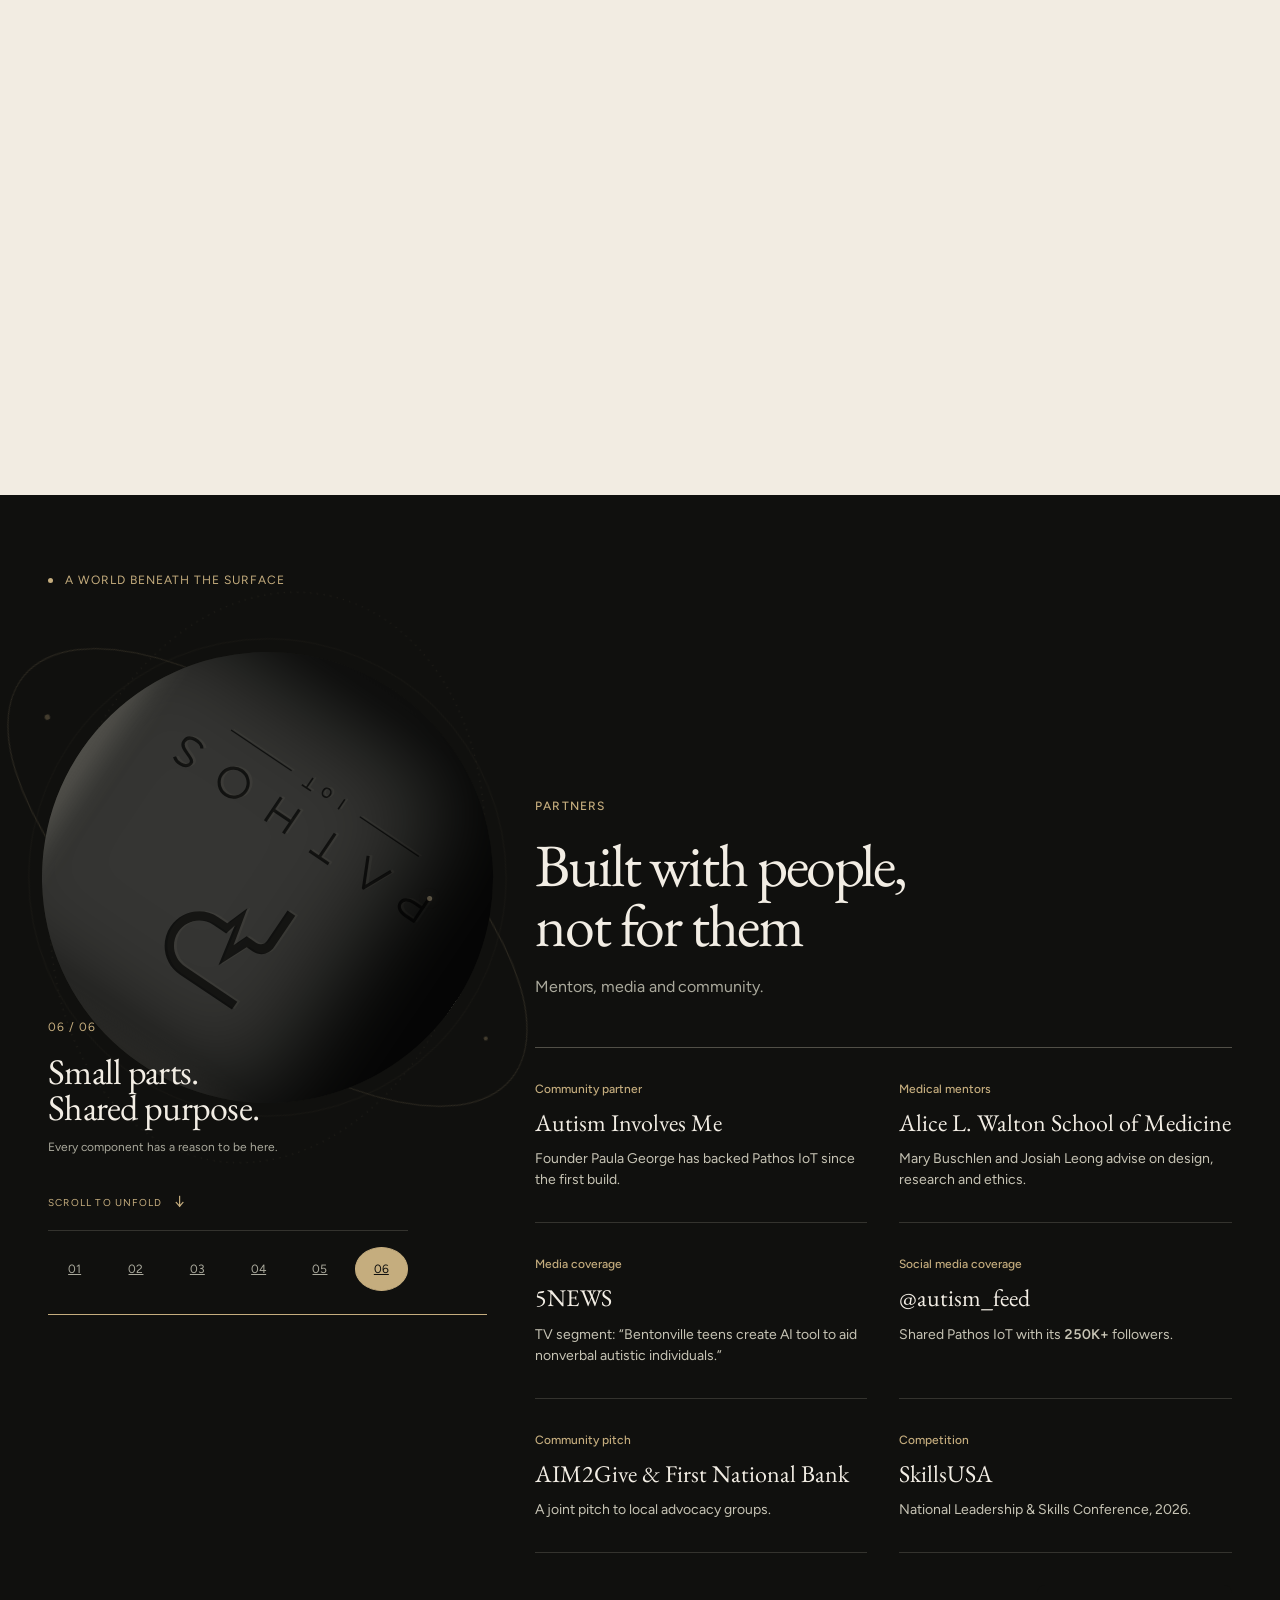
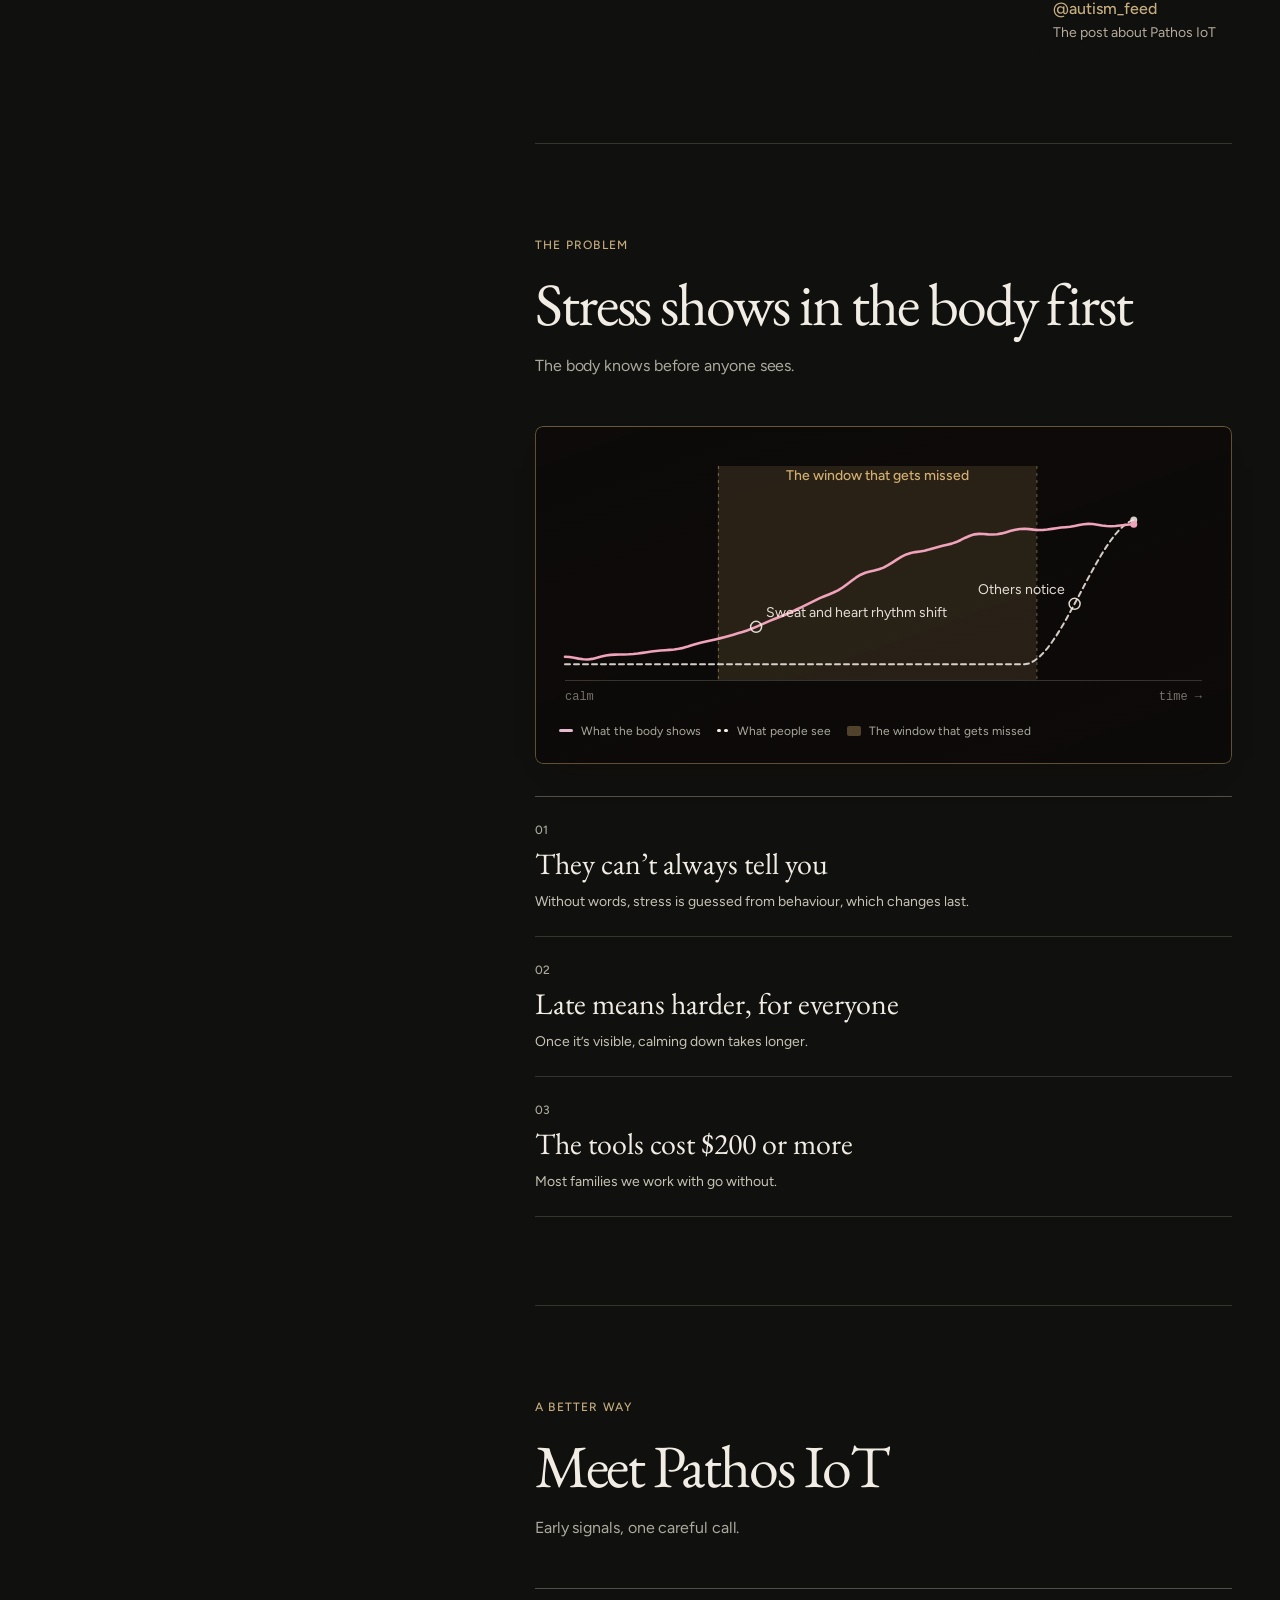
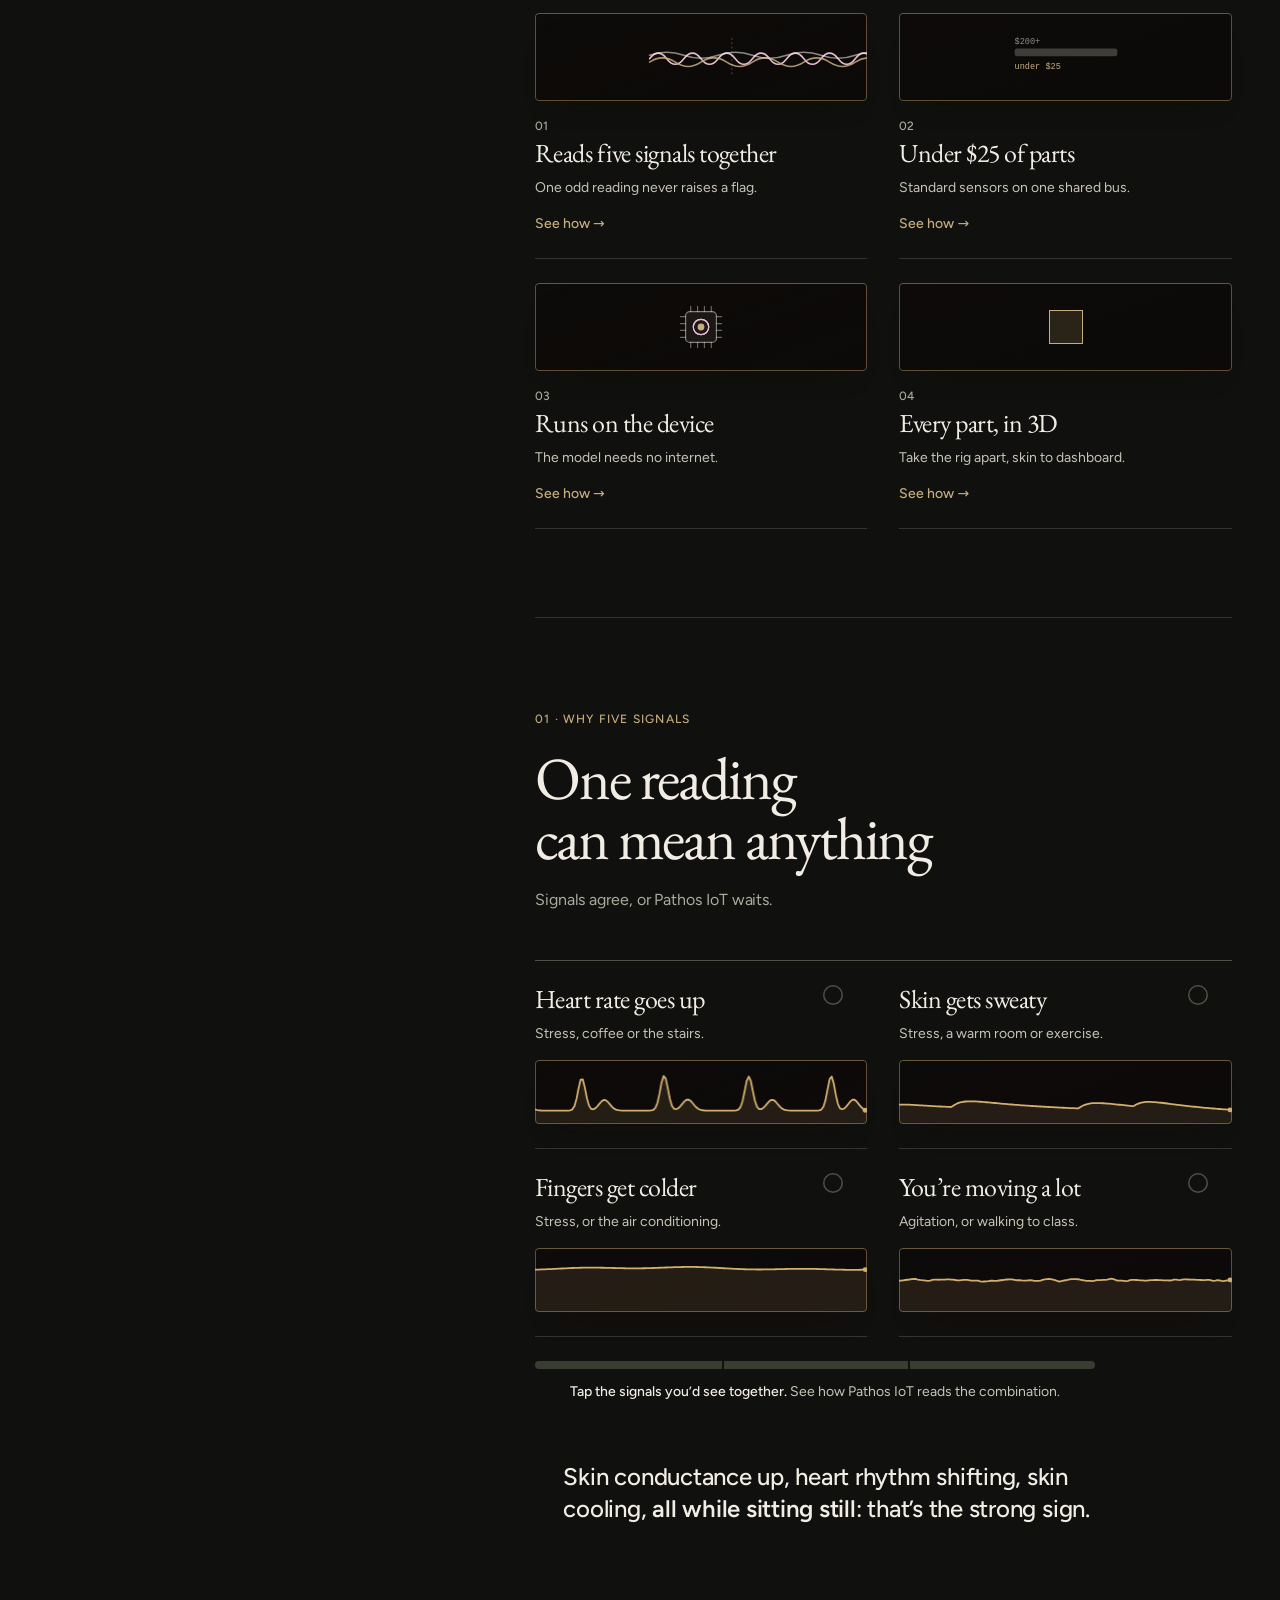
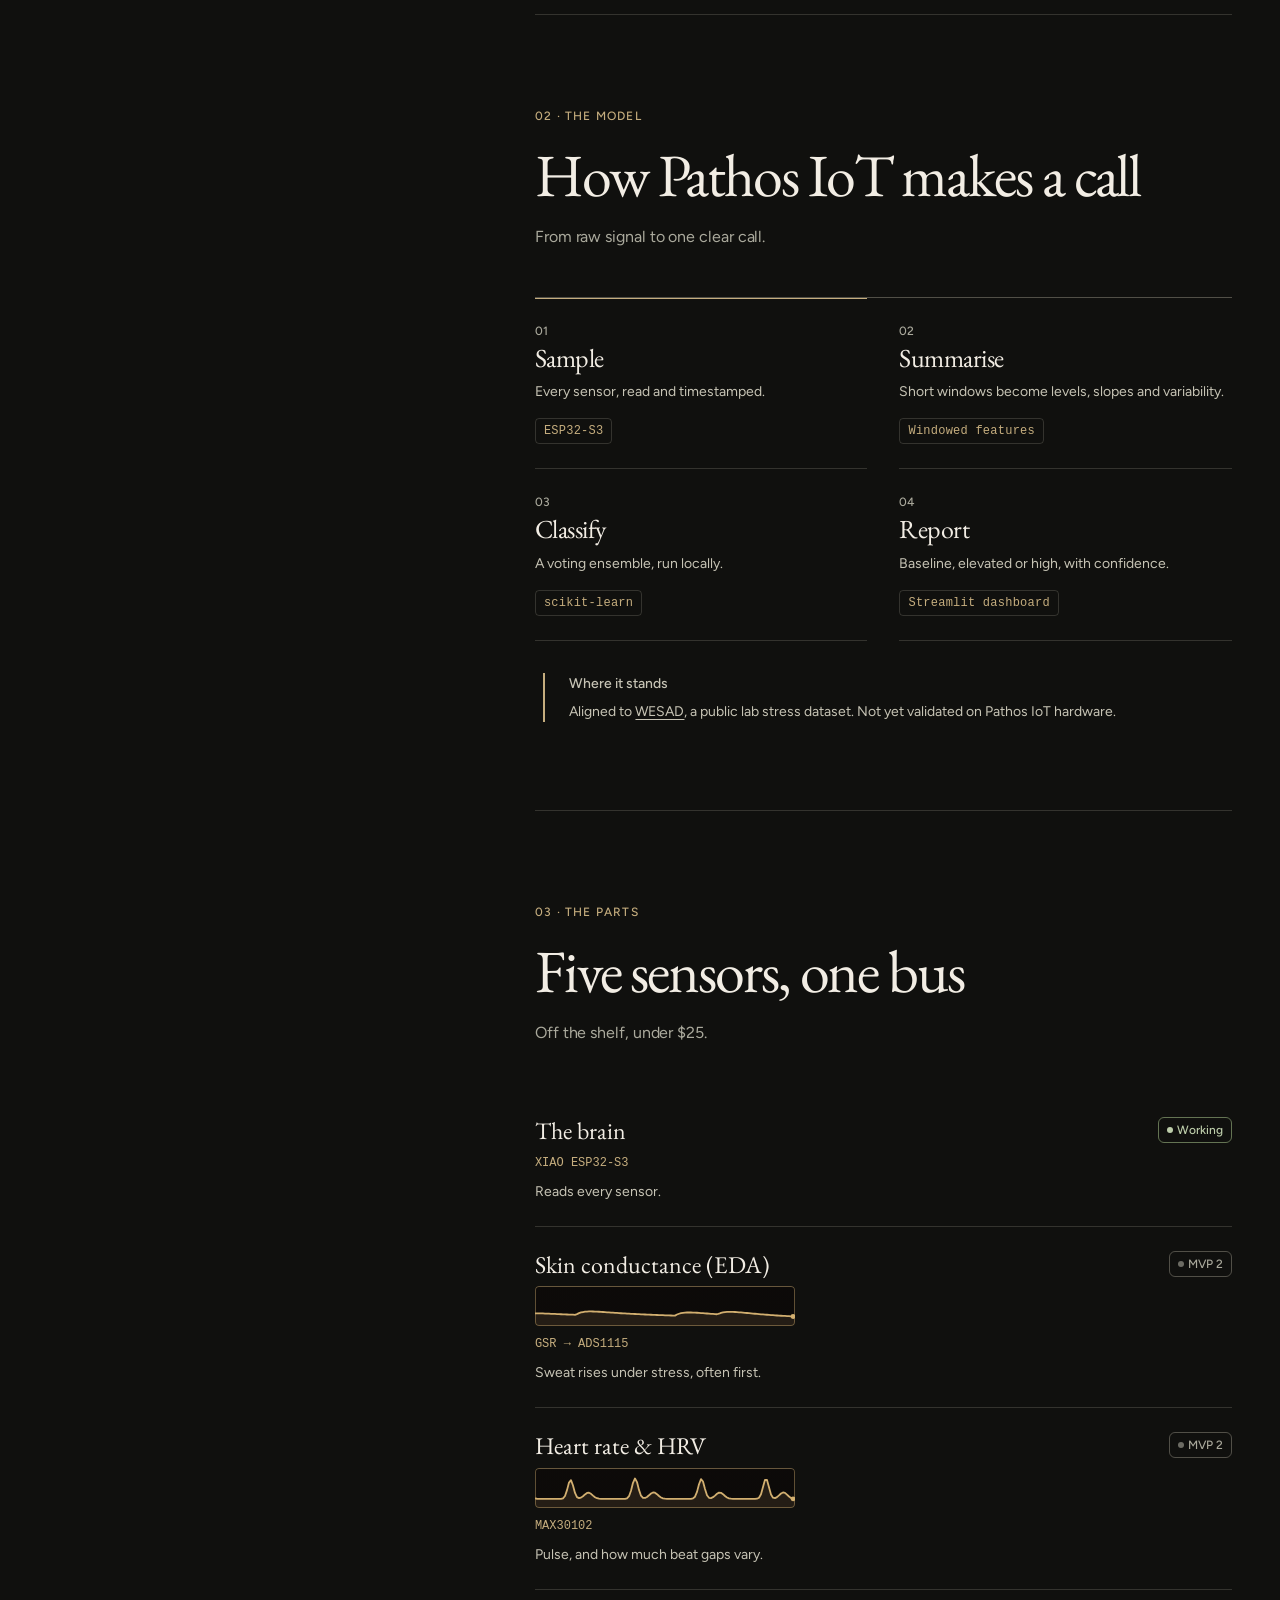
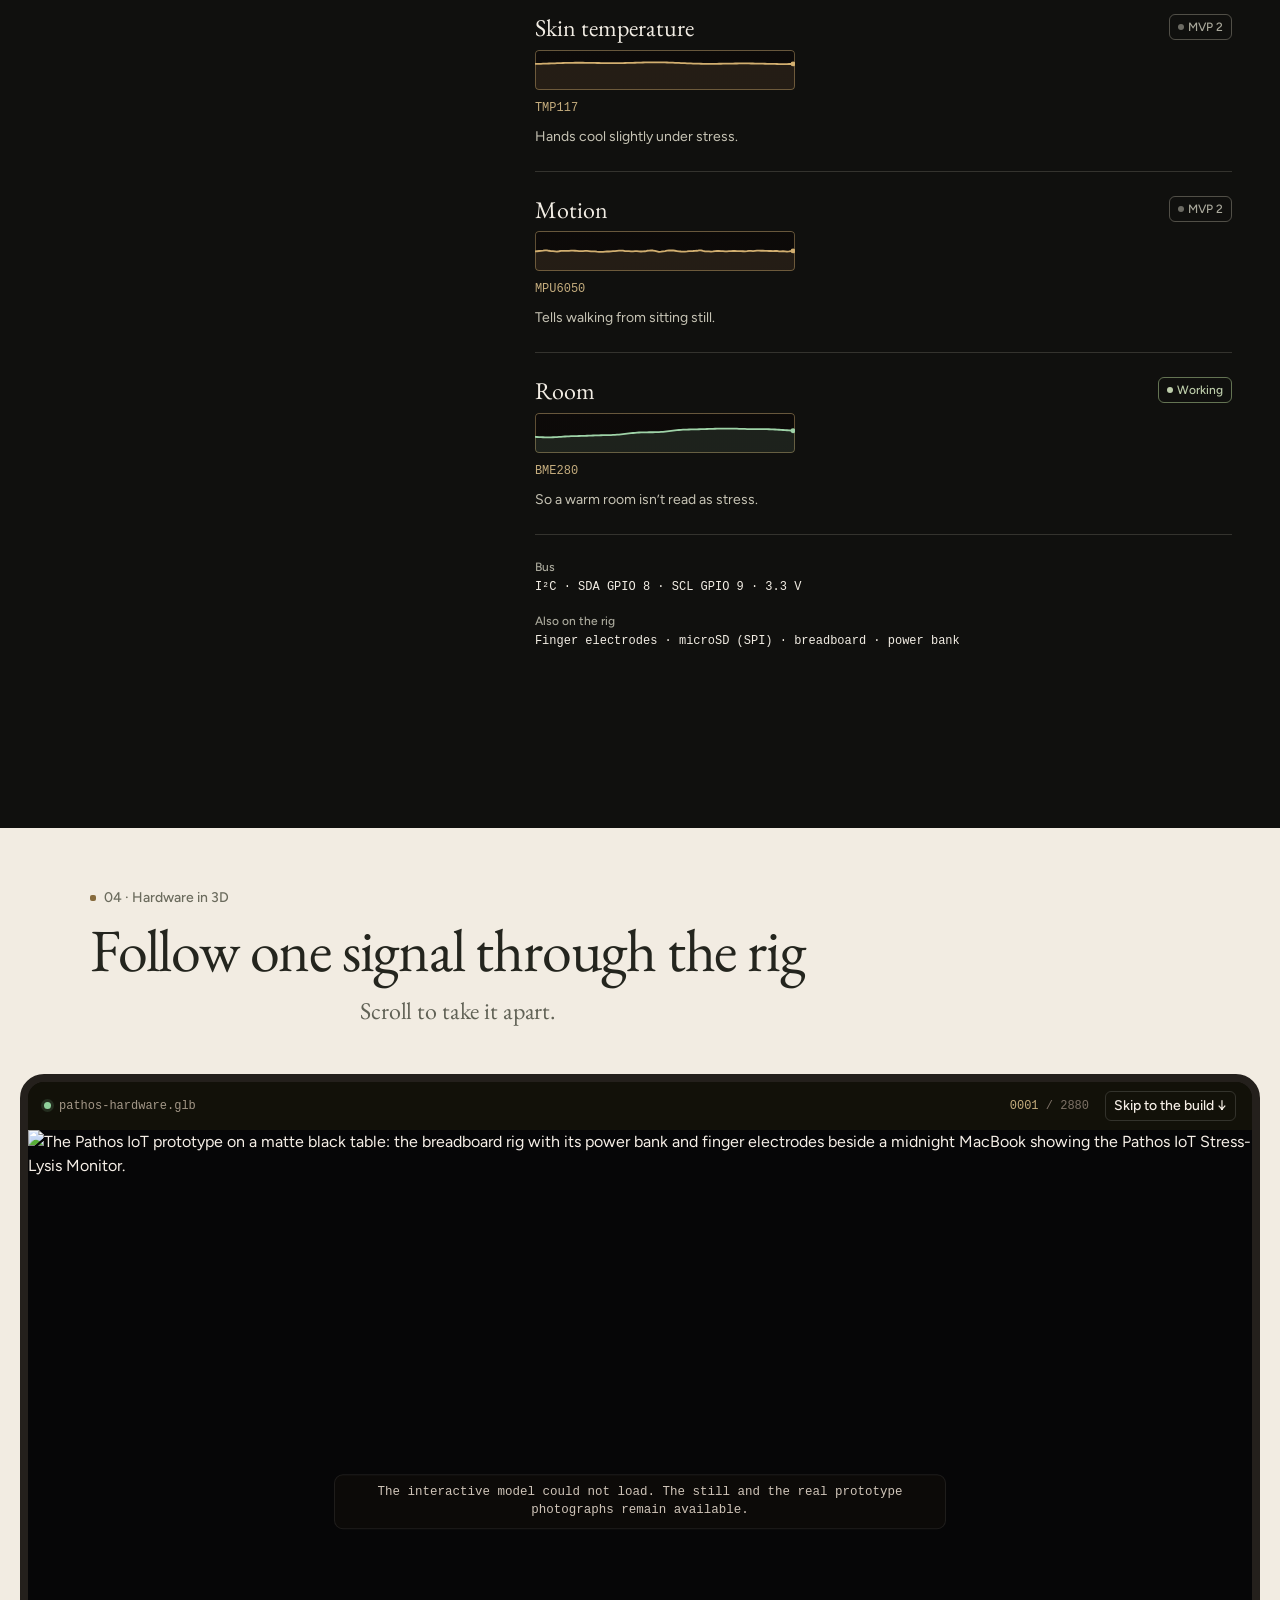
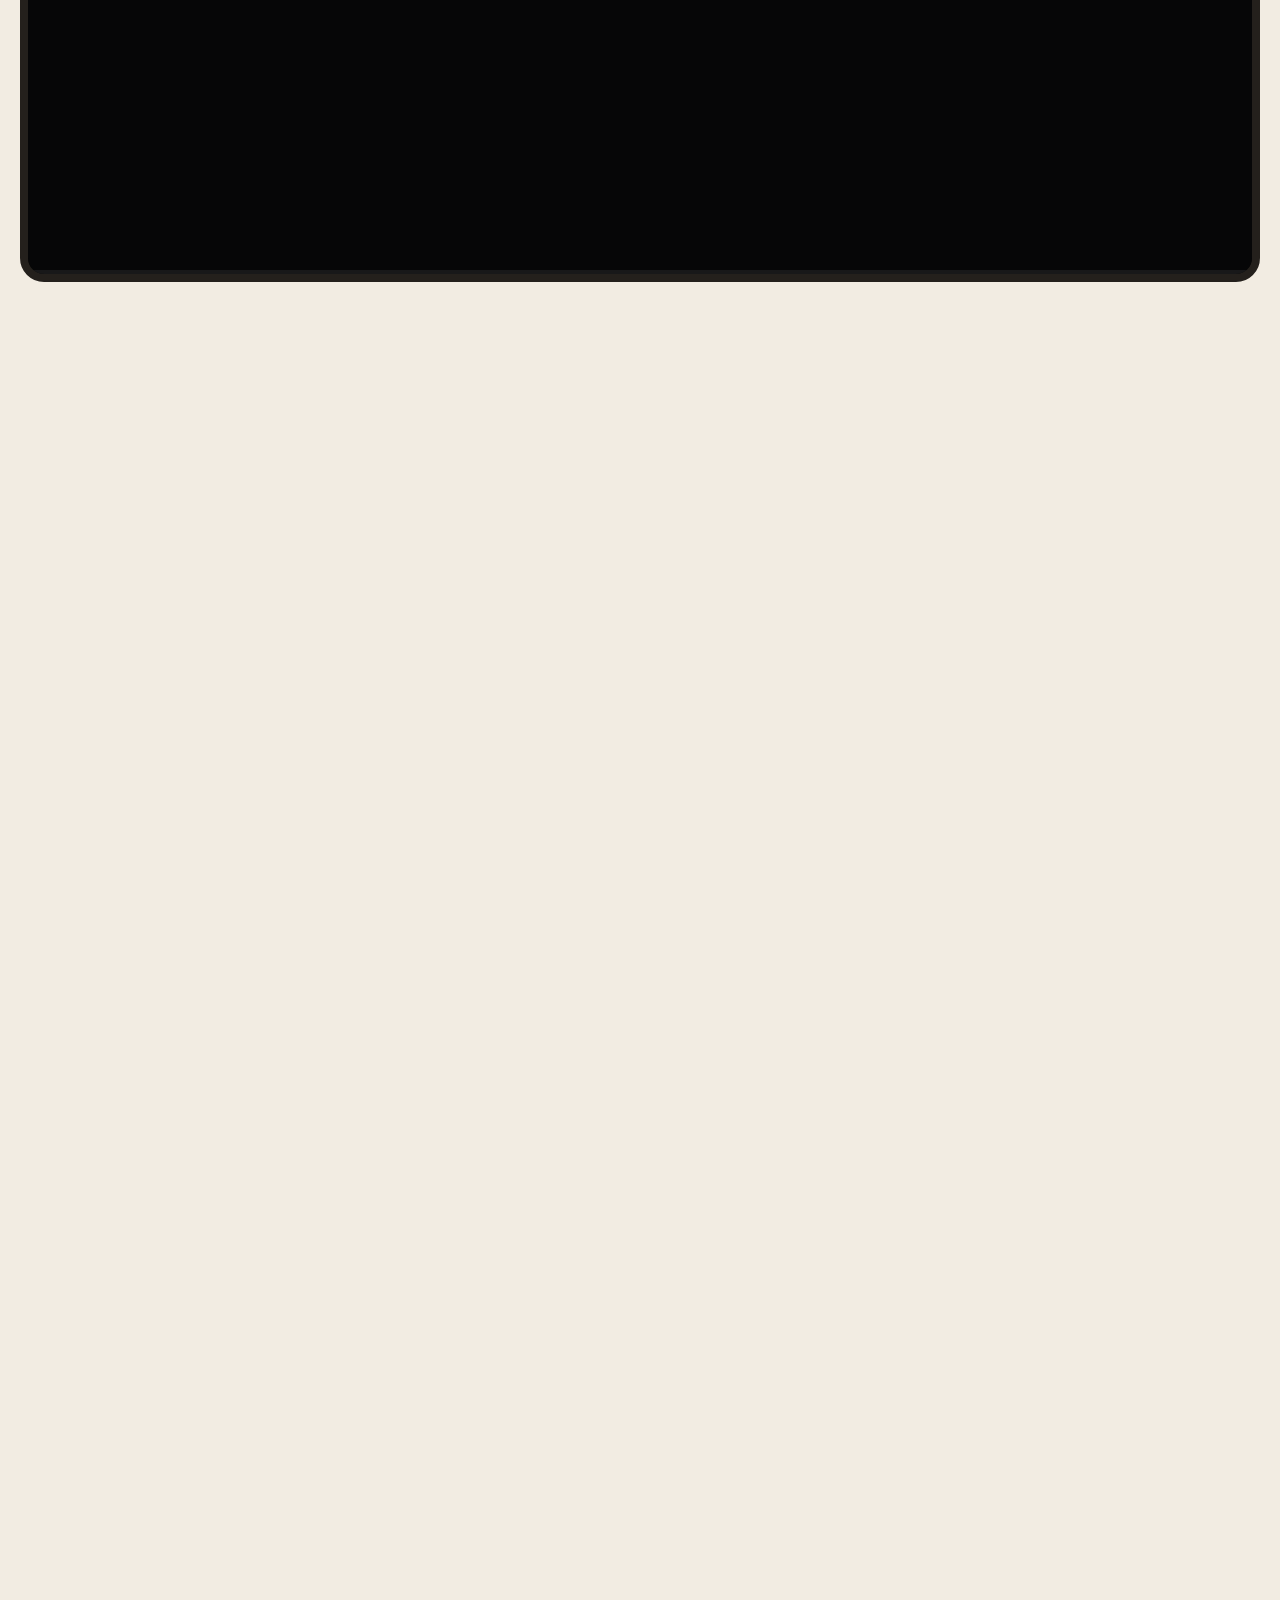
==== commit e282a1f4: "Brand integrated landing page as Pathos IoT and engrave its planet" ====
--- a/index.html
+++ b/index.html
@@ -3,25 +3,26 @@
 <head>
     <meta charset="UTF-8">
     <meta name="viewport" content="width=device-width, initial-scale=1.0">
-    <meta name="description" content="PATHOS is a research prototype that reads skin conductance, pulse, skin temperature and motion to explore stress patterns. Not a medical device.">
+    <meta name="description" content="Pathos IoT is a research prototype that reads skin conductance, pulse, skin temperature and motion to explore stress patterns. Not a medical device.">
     <meta name="theme-color" content="#f3e9e1">
-    <title>PATHOS · stress awareness from the body's own signals</title>
+    <title>Pathos IoT · stress awareness from the body's own signals</title>
     <link rel="canonical" href="https://pathos-landing-tau.vercel.app/">
     <meta property="og:type" content="website">
-    <meta property="og:site_name" content="PATHOS">
+    <meta property="og:site_name" content="Pathos IoT">
     <meta property="og:url" content="https://pathos-landing-tau.vercel.app/">
-    <meta property="og:title" content="PATHOS · stress awareness from the body&#x27;s own signals">
-    <meta property="og:description" content="PATHOS is a research prototype that reads skin conductance, pulse, skin temperature and motion to explore stress patterns. Not a medical device.">
-    <meta property="og:image" content="https://pathos-landing-tau.vercel.app/assets/og-image.jpg">
+    <meta property="og:title" content="Pathos IoT · stress awareness from the body&#x27;s own signals">
+    <meta property="og:description" content="Pathos IoT is a research prototype that reads skin conductance, pulse, skin temperature and motion to explore stress patterns. Not a medical device.">
+    <meta property="og:image" content="https://pathos-landing-tau.vercel.app/assets/brand/pathos-iot-social.png">
     <meta property="og:image:width" content="1200">
     <meta property="og:image:height" content="630">
-    <meta property="og:image:alt" content="PATHOS: see stress building before it spills over. A render of the breadboard rig beside a laptop running the PATHOS dashboard.">
+    <meta property="og:image:alt" content="Pathos IoT emblem and wordmark. Stress awareness from the body’s own signals.">
     <meta name="twitter:card" content="summary_large_image">
-    <meta name="twitter:title" content="PATHOS · stress awareness from the body&#x27;s own signals">
-    <meta name="twitter:description" content="PATHOS is a research prototype that reads skin conductance, pulse, skin temperature and motion to explore stress patterns. Not a medical device.">
-    <meta name="twitter:image" content="https://pathos-landing-tau.vercel.app/assets/og-image.jpg">
-    <script type="application/ld+json">{"@context": "https://schema.org", "@type": "FAQPage", "mainEntity": [{"@type": "Question", "name": "Is PATHOS a medical device?", "acceptedAnswer": {"@type": "Answer", "text": "No. It’s a wellness awareness project. It doesn’t diagnose and isn’t a substitute for care."}}, {"@type": "Question", "name": "Who is it for?", "acceptedAnswer": {"@type": "Answer", "text": "Nonverbal and neurodivergent people, and the caregivers, teachers and therapists around them."}}, {"@type": "Question", "name": "Where does the data go?", "acceptedAnswer": {"@type": "Answer", "text": "It stays local: the model runs on the device. In MVP 2, caregivers get alerts over the network."}}, {"@type": "Question", "name": "Can I try it or help?", "acceptedAnswer": {"@type": "Answer", "text": "Yes. Email us to try a demo, bring PATHOS to your community or help build it."}}]}</script>
+    <meta name="twitter:title" content="Pathos IoT · stress awareness from the body&#x27;s own signals">
+    <meta name="twitter:description" content="Pathos IoT is a research prototype that reads skin conductance, pulse, skin temperature and motion to explore stress patterns. Not a medical device.">
+    <meta name="twitter:image" content="https://pathos-landing-tau.vercel.app/assets/brand/pathos-iot-social.png">
+    <script type="application/ld+json">{"@context": "https://schema.org", "@type": "FAQPage", "mainEntity": [{"@type": "Question", "name": "Is Pathos IoT a medical device?", "acceptedAnswer": {"@type": "Answer", "text": "No. It’s a wellness awareness project. It doesn’t diagnose and isn’t a substitute for care."}}, {"@type": "Question", "name": "Who is it for?", "acceptedAnswer": {"@type": "Answer", "text": "Nonverbal and neurodivergent people, and the caregivers, teachers and therapists around them."}}, {"@type": "Question", "name": "Where does the data go?", "acceptedAnswer": {"@type": "Answer", "text": "It stays local: the model runs on the device. In MVP 2, caregivers get alerts over the network."}}, {"@type": "Question", "name": "Can I try it or help?", "acceptedAnswer": {"@type": "Answer", "text": "Yes. Email us to try a demo, bring Pathos IoT to your community or help build it."}}]}</script>
     <link rel="icon" href="favicon.ico" sizes="any">
+    <link rel="icon" href="assets/brand/pathos-iot-icon.svg" type="image/svg+xml">
     <link rel="icon" href="favicon-32.png" sizes="32x32" type="image/png">
     <link rel="apple-touch-icon" href="apple-touch-icon.png">
 
@@ -48,10 +49,7 @@
 
     <header class="nav-wrap">
         <nav class="nav" id="nav" aria-label="Main">
-            <a href="#hero" class="brand" aria-label="PATHOS home">
-                <svg class="brand-mark" width="22" height="16" viewBox="0 0 22 16" aria-hidden="true"><path d="M0 8h4l2.2-6 3.6 12L13 4l2 4h7" fill="none" stroke="currentColor" stroke-width="2.4" stroke-linecap="round" stroke-linejoin="round"/></svg>
-                <span>PATHOS</span>
-            </a>
+            <a href="#hero" class="brand pathos-iot-brand" aria-label="Pathos IoT home"><img class="brand-logo" src="assets/brand/pathos-iot-logo.svg" alt="" aria-hidden="true" width="224" height="56"></a>
             <button class="menu-btn" id="navToggle" aria-label="Open menu" aria-controls="navLinks" aria-expanded="false">
                 <span></span><span></span><span></span>
             </button>
@@ -80,7 +78,7 @@
 
         <div class="hero-inner">
             <a class="announce" href="#pathos-iot" data-intro="0">
-                <span>PATHOS MVP 2 is in the works</span>
+                <span>Pathos IoT MVP 2 is in the works</span>
                 <svg width="12" height="12" viewBox="0 0 12 12" aria-hidden="true"><path d="M2 6h8M6.5 2.5 10 6l-3.5 3.5" fill="none" stroke="currentColor" stroke-width="1.6" stroke-linecap="round" stroke-linejoin="round"/></svg>
             </a>
             <h1 class="hero-title" data-intro="1">
@@ -89,7 +87,7 @@
             </h1>
             <div class="hero-foot" data-intro="2">
                 <p class="hero-sub">
-                    PATHOS explores skin conductance, heart rhythm, skin temperature and motion,
+                    Pathos IoT explores skin conductance, heart rhythm, skin temperature and motion,
                     with under $25 of parts. <span class="hero-research-status">Research prototype · Body sensors in development for MVP 2.</span>
                 </p>
                 <div class="hero-cta">
@@ -123,10 +121,10 @@
         </div>
     </section>
 
-    <!-- 2a. The PATHOS film: 44 seconds, driven by scroll (film.js) -->
+    <!-- 2a. The Pathos IoT film: 44 seconds, driven by scroll (film.js) -->
     <section id="film" class="film" aria-labelledby="filmTitle">
-        <h2 class="sr-only" id="filmTitle">PATHOS in 44 seconds</h2>
-        <p class="sr-only">A silent film that plays on its own. Stress builds in the body before people can say it. PATHOS senses skin conductance and temperature, streams the signals to the model and shows the result live. It cites 93.72% accuracy on the WESAD dataset with each person held out in turn, not yet measured on PATHOS hardware, and the SkillsUSA top 10 finish, then invites you to collaborate.</p>
+        <h2 class="sr-only" id="filmTitle">Pathos IoT in 44 seconds</h2>
+        <p class="sr-only">A silent film that plays on its own. Stress builds in the body before people can say it. Pathos IoT senses skin conductance and temperature, streams the signals to the model and shows the result live. It cites 93.72% accuracy on the WESAD dataset with each person held out in turn, not yet measured on Pathos IoT hardware, and the SkillsUSA top 10 finish, then invites you to collaborate.</p>
         <div class="film-stage" id="filmStage">
             <video class="film-video" id="filmVideo" src="assets/film/film-1080.mp4?v=2" poster="assets/film/stills/p-00.webp" muted loop playsinline preload="none" controls disablepictureinpicture disableremoteplayback></video>
             <div class="film-scrub" aria-hidden="true"><span id="filmScrub"></span></div>
@@ -147,10 +145,10 @@
             <div class="device" id="device">
                 <div class="device-screen">
                     <div class="screen-window">
-                        <img class="screen-shot is-on" src="assets/v1-live-instrument.webp" srcset="assets/v1-live-instrument-sm.webp 800w, assets/v1-live-instrument.webp 1600w" sizes="(max-width: 720px) 92vw, 960px" width="1600" height="1100" alt="PATHOS version one software, Live instrument tab: The BME280 feed with temperature, humidity and pressure, labelled as simulated when no board is plugged in." decoding="async">
-                        <img class="screen-shot" src="assets/v1-model-study.webp" srcset="assets/v1-model-study-sm.webp 800w, assets/v1-model-study.webp 1600w" sizes="(max-width: 720px) 92vw, 960px" width="1600" height="1100" alt="PATHOS version one software, Model study tab: Sliders drive the original network&rsquo;s three inputs directly, bypassing the sensor." decoding="async" loading="lazy">
-                        <img class="screen-shot" src="assets/v1-source-data.webp" srcset="assets/v1-source-data-sm.webp 800w, assets/v1-source-data.webp 1600w" sizes="(max-width: 720px) 92vw, 960px" width="1600" height="1100" alt="PATHOS version one software, Source data tab: The synthetic Stress-Lysis dataset that model was trained on. Not clinical data." decoding="async" loading="lazy">
-                        <img class="screen-shot" src="assets/v1-diagnostics.webp" srcset="assets/v1-diagnostics-sm.webp 800w, assets/v1-diagnostics.webp 1600w" sizes="(max-width: 720px) 92vw, 960px" width="1600" height="1100" alt="PATHOS version one software, Diagnostics tab: Dataset hash, training seed and architecture, all inspectable, nothing hidden." decoding="async" loading="lazy">
+                        <img class="screen-shot is-on" src="assets/v1-live-instrument.webp" srcset="assets/v1-live-instrument-sm.webp 800w, assets/v1-live-instrument.webp 1600w" sizes="(max-width: 720px) 92vw, 960px" width="1600" height="1100" alt="Pathos IoT version one software, Live instrument tab: The BME280 feed with temperature, humidity and pressure, labelled as simulated when no board is plugged in." decoding="async">
+                        <img class="screen-shot" src="assets/v1-model-study.webp" srcset="assets/v1-model-study-sm.webp 800w, assets/v1-model-study.webp 1600w" sizes="(max-width: 720px) 92vw, 960px" width="1600" height="1100" alt="Pathos IoT version one software, Model study tab: Sliders drive the original network&rsquo;s three inputs directly, bypassing the sensor." decoding="async" loading="lazy">
+                        <img class="screen-shot" src="assets/v1-source-data.webp" srcset="assets/v1-source-data-sm.webp 800w, assets/v1-source-data.webp 1600w" sizes="(max-width: 720px) 92vw, 960px" width="1600" height="1100" alt="Pathos IoT version one software, Source data tab: The synthetic Stress-Lysis dataset that model was trained on. Not clinical data." decoding="async" loading="lazy">
+                        <img class="screen-shot" src="assets/v1-diagnostics.webp" srcset="assets/v1-diagnostics-sm.webp 800w, assets/v1-diagnostics.webp 1600w" sizes="(max-width: 720px) 92vw, 960px" width="1600" height="1100" alt="Pathos IoT version one software, Diagnostics tab: Dataset hash, training seed and architecture, all inspectable, nothing hidden." decoding="async" loading="lazy">
                     </div>
                 </div>
             </div>
@@ -185,7 +183,7 @@
   <svg class="orbit-thread" aria-hidden="true"><path class="orbit-surface-trace"/><path class="orbit-thread-path"/></svg><span class="orbit-source" aria-hidden="true"></span>
   <div class="planet-stage-caption"><span class="planet-chapter-count">01 / 06</span><h2 class="planet-chapter-title">Built with people</h2><p class="planet-chapter-note">The people who move the work forward.</p></div>
   <span class="planet-scroll-cue" aria-hidden="true">Scroll to unfold <span>↓</span></span>
-  <nav class="planet-chapter-links" aria-label="A world beneath the surface: chapters"><a href="#impact" aria-label="Chapter 1: Built with people" aria-current="step"><span>01</span><span>Built with people</span></a><a href="#problem" aria-label="Chapter 2: Listen a little earlier"><span>02</span><span>Listen a little earlier</span></a><a href="#solution" aria-label="Chapter 3: Meet PATHOS"><span>03</span><span>Meet PATHOS</span></a><a href="#philosophy" aria-label="Chapter 4: Signals in connection"><span>04</span><span>Signals in connection</span></a><a href="#ai" aria-label="Chapter 5: Context before conclusions"><span>05</span><span>Context before conclusions</span></a><a href="#sensors" aria-label="Chapter 6: Small parts. Shared purpose."><span>06</span><span>Small parts. Shared purpose.</span></a></nav>
+  <nav class="planet-chapter-links" aria-label="A world beneath the surface: chapters"><a href="#impact" aria-label="Chapter 1: Built with people" aria-current="step"><span>01</span><span>Built with people</span></a><a href="#problem" aria-label="Chapter 2: Listen a little earlier"><span>02</span><span>Listen a little earlier</span></a><a href="#solution" aria-label="Chapter 3: Meet Pathos IoT"><span>03</span><span>Meet Pathos IoT</span></a><a href="#philosophy" aria-label="Chapter 4: Signals in connection"><span>04</span><span>Signals in connection</span></a><a href="#ai" aria-label="Chapter 5: Context before conclusions"><span>05</span><span>Context before conclusions</span></a><a href="#sensors" aria-label="Chapter 6: Small parts. Shared purpose."><span>06</span><span>Small parts. Shared purpose.</span></a></nav>
   <div class="orbit-progress" aria-hidden="true"><span></span></div>
 </aside>
 <div class="planet-content">
@@ -198,18 +196,18 @@
             </header>
             <div class="partners-grid">
                 <ul class="partner-rows" data-reveal data-reveal-group>
-                    <li><p class="partner-role caption-4">Community partner</p><h3 class="title-2">Autism Involves Me</h3><p class="body-6">Founder Paula George has backed PATHOS since the first build.</p></li>
+                    <li><p class="partner-role caption-4">Community partner</p><h3 class="title-2">Autism Involves Me</h3><p class="body-6">Founder Paula George has backed Pathos IoT since the first build.</p></li>
                     <li><p class="partner-role caption-4">Medical mentors</p><h3 class="title-2">Alice&nbsp;L.&nbsp;Walton School of Medicine</h3><p class="body-6">Mary Buschlen and Josiah Leong advise on design, research and ethics.</p></li>
                     <li><p class="partner-role caption-4">Media coverage</p><h3 class="title-2">5NEWS</h3><p class="body-6">TV segment: &ldquo;Bentonville teens create AI tool to aid nonverbal autistic individuals.&rdquo;</p></li>
-                    <li><p class="partner-role caption-4">Social media coverage</p><h3 class="title-2">@autism_feed</h3><p class="body-6">Shared PATHOS with its <span class="count" data-count="250" data-suffix="K+">250K+</span> followers.</p></li>
+                    <li><p class="partner-role caption-4">Social media coverage</p><h3 class="title-2">@autism_feed</h3><p class="body-6">Shared Pathos IoT with its <span class="count" data-count="250" data-suffix="K+">250K+</span> followers.</p></li>
                     <li><p class="partner-role caption-4">Community pitch</p><h3 class="title-2">AIM2Give &amp; First National Bank</h3><p class="body-6">A joint pitch to local advocacy groups.</p></li>
                     <li><p class="partner-role caption-4">Competition</p><h3 class="title-2">SkillsUSA</h3><p class="body-6">National Leadership &amp; Skills Conference, 2026.</p></li>
                 </ul>
                 <div class="partners-aside" data-reveal>
                     <div class="press-strip" data-lightbox-group="press">
                         <button type="button" class="shot shot--portrait" data-missing-label="assets/press-instagram.jpg">
-                            <img src="assets/press-instagram-optimized.jpg" alt="Instagram post from @autism_feed featuring PATHOS, with 13.6K likes and 4,389 shares." loading="lazy" decoding="async" width="952" height="1652">
-                            <span class="shot-caption"><span class="shot-caption-text"><strong>@autism_feed</strong><span>The post about PATHOS</span></span></span>
+                            <img src="assets/press-instagram-optimized.jpg" alt="Instagram post from @autism_feed featuring Pathos IoT, with 13.6K likes and 4,389 shares." loading="lazy" decoding="async" width="952" height="1652">
+                            <span class="shot-caption"><span class="shot-caption-text"><strong>@autism_feed</strong><span>The post about Pathos IoT</span></span></span>
                         </button>
                     </div>
                 </div>
@@ -246,11 +244,11 @@
     </section>
 
     <!-- 4. Solution: a better way, feature by feature -->
-    <section id="solution" class="section solution" data-planet-chapter="2" data-planet-title="Meet PATHOS" data-planet-note="One system. Several ways to understand it.">
+    <section id="solution" class="section solution" data-planet-chapter="2" data-planet-title="Meet Pathos IoT" data-planet-note="One system. Several ways to understand it.">
         <div class="wrap">
             <header class="sec-head sys-head" data-reveal>
                 <p class="eyebrow">A better way</p>
-                <h2 class="heading-2">Meet PATHOS</h2>
+                <h2 class="heading-2">Meet Pathos IoT</h2>
                 <p class="body-3 sec-tag">Early signals, one careful call.</p>
             </header>
             <div class="grid grid--4 feats" data-reveal-group>
@@ -268,7 +266,7 @@
             <header class="sec-head sys-head" data-reveal>
                 <p class="eyebrow">01 &middot; Why five signals</p>
                 <h2 class="heading-2">One reading can mean&nbsp;anything</h2>
-                <p class="body-3 sec-tag">Signals agree, or PATHOS waits.</p>
+                <p class="body-3 sec-tag">Signals agree, or Pathos IoT waits.</p>
             </header>
             <div class="grid grid--4 sig-grid" data-reveal-group>
                 <article class="sig-card" data-signal="hr" role="button" tabindex="0" aria-pressed="false">
@@ -294,7 +292,7 @@
             </div>
             <div class="sig-meter" data-reveal>
                 <div class="sig-meter-bar" aria-hidden="true"><span class="sig-meter-fill"></span><i></i><i></i></div>
-                <p class="sig-meter-text body-3" aria-live="polite"><strong>Tap the signals you'd see together.</strong> <span>See how PATHOS reads the combination.</span></p>
+                <p class="sig-meter-text body-3" aria-live="polite"><strong>Tap the signals you'd see together.</strong> <span>See how Pathos IoT reads the combination.</span></p>
             </div>
             <p class="statement title-1" data-reveal>Skin conductance up, heart rhythm shifting, skin cooling, <strong>all while sitting still</strong>: that&rsquo;s the strong sign.</p>
         </div>
@@ -306,7 +304,7 @@
         <div class="wrap">
             <header class="sec-head sys-head" data-reveal>
                 <p class="eyebrow">02 &middot; The model</p>
-                <h2 class="heading-2">How PATHOS makes a&nbsp;call</h2>
+                <h2 class="heading-2">How Pathos IoT makes a&nbsp;call</h2>
                 <p class="body-3 sec-tag">From raw signal to one clear call.</p>
             </header>
             <ol class="grid grid--4 steps pipeline sys-grid" data-reveal-group>
@@ -317,7 +315,7 @@
             </ol>
             <aside class="sys-note" data-reveal>
                 <p class="sys-note-label caption-4">Where it stands</p>
-                <p class="body-6">Aligned to <a href="https://ubicomp.eti.uni-siegen.de/home/datasets/icmi18/" target="_blank" rel="noopener noreferrer">WESAD</a>, a public lab stress dataset. Not yet validated on PATHOS hardware.</p>
+                <p class="body-6">Aligned to <a href="https://ubicomp.eti.uni-siegen.de/home/datasets/icmi18/" target="_blank" rel="noopener noreferrer">WESAD</a>, a public lab stress dataset. Not yet validated on Pathos IoT hardware.</p>
             </aside>
         </div>
     </section>
@@ -349,7 +347,7 @@
 </div>
 </div>
 
-    <section id="prototype" class="prototype" aria-label="PATHOS hardware, in 3D">
+    <section id="prototype" class="prototype" aria-label="Pathos IoT hardware, in 3D">
         <div class="wrap">
             <header class="sec-head sys-head prototype-head" data-reveal>
                 <p class="eyebrow">04 &middot; Hardware in 3D</p>
@@ -366,7 +364,7 @@
                     <a class="hw-skip" href="#product">Skip to the build &darr;</a>
                 </div>
                 <div class="hw-view" id="hwView">
-                    <img class="hw-poster" id="hwPoster" src="assets/pathos-hardware-poster.webp" alt="The PATHOS prototype on a matte black table: the breadboard rig with its power bank and finger electrodes beside a midnight MacBook showing the PATHOS Stress-Lysis Monitor." width="1600" height="900" decoding="async">
+                    <img class="hw-poster" id="hwPoster" src="assets/pathos-hardware-poster.webp" alt="The Pathos IoT prototype on a matte black table: the breadboard rig with its power bank and finger electrodes beside a midnight MacBook showing the Pathos IoT Stress-Lysis Monitor." width="1600" height="900" decoding="async">
                     <p class="hw-status" id="hwStatus" role="status">Loading the 3D model…</p>
                     <span class="hw-tip" id="hwTip" hidden></span>
                     <div class="hw-label" id="hwLabel" role="status" hidden>
@@ -381,46 +379,46 @@
                     </div>
                     <div class="hw-hud" id="hwHud" aria-live="polite">
                         <article class="hw-chapter" data-shot-start="1" data-shot-end="298" data-start="1" data-end="286" data-rail="Overview">
-                            <p class="hw-eyebrow">PATHOS&nbsp;&nbsp;/&nbsp;&nbsp;01</p>
-                            <h3 class="hw-title hw-title--intro">PATHOS</h3>
+                            <p class="hw-eyebrow">Pathos IoT&nbsp;&nbsp;/&nbsp;&nbsp;01</p>
+                            <h3 class="hw-title hw-title--intro">Pathos IoT</h3>
                             <div class="hw-plate hw-plate--short"><p class="hw-caption">PHYSIOLOGICAL AWARENESS, ENGINEERED.</p></div>
                         </article>
                         <article class="hw-chapter" data-shot-start="298" data-shot-end="688" data-start="298" data-end="676" data-rail="Exploded view">
-                            <p class="hw-eyebrow">PATHOS&nbsp;&nbsp;/&nbsp;&nbsp;02</p>
+                            <p class="hw-eyebrow">Pathos IoT&nbsp;&nbsp;/&nbsp;&nbsp;02</p>
                             <div class="hw-plate"><p class="hw-caption">ONE BREADBOARD. EIGHT CONNECTED MODULES.</p></div>
                         </article>
                         <article class="hw-chapter" data-shot-start="688" data-shot-end="898" data-start="688" data-end="886" data-rail="The brain">
-                            <p class="hw-eyebrow">PATHOS&nbsp;&nbsp;/&nbsp;&nbsp;03</p>
+                            <p class="hw-eyebrow">Pathos IoT&nbsp;&nbsp;/&nbsp;&nbsp;03</p>
                             <h3 class="hw-title">The brain</h3>
                             <div class="hw-plate"><p class="hw-caption">ESP32-S3 / ACQUISITION, CONTROL AND WI-FI</p></div>
                         </article>
                         <article class="hw-chapter" data-shot-start="898" data-shot-end="1198" data-start="898" data-end="1194" data-rail="Sensor highway">
-                            <p class="hw-eyebrow">PATHOS&nbsp;&nbsp;/&nbsp;&nbsp;04</p>
+                            <p class="hw-eyebrow">Pathos IoT&nbsp;&nbsp;/&nbsp;&nbsp;04</p>
                             <div class="hw-plate"><p class="hw-caption">TMP117 / ADS1115 / MPU6050 / MAX30102 / BME280</p></div>
                         </article>
                         <article class="hw-chapter" data-shot-start="1198" data-shot-end="1498" data-start="1198" data-end="1486" data-rail="GSR data path">
-                            <p class="hw-eyebrow">PATHOS&nbsp;&nbsp;/&nbsp;&nbsp;05</p>
+                            <p class="hw-eyebrow">Pathos IoT&nbsp;&nbsp;/&nbsp;&nbsp;05</p>
                             <div class="hw-plate"><p class="hw-caption">ELECTRODES&nbsp;&nbsp;&gt;&nbsp;&nbsp;GSR&nbsp;&nbsp;&gt;&nbsp;&nbsp;ADS1115 A0&nbsp;&nbsp;&gt;&nbsp;&nbsp;I2C&nbsp;&nbsp;&gt;&nbsp;&nbsp;ESP32-S3</p></div>
                         </article>
                         <article class="hw-chapter" data-shot-start="1498" data-shot-end="1678" data-start="1498" data-end="1666" data-rail="Storage">
-                            <p class="hw-eyebrow">PATHOS&nbsp;&nbsp;/&nbsp;&nbsp;06</p>
+                            <p class="hw-eyebrow">Pathos IoT&nbsp;&nbsp;/&nbsp;&nbsp;06</p>
                             <div class="hw-plate"><p class="hw-caption">ESP32-S3&nbsp;&nbsp;&gt;&nbsp;&nbsp;DEDICATED SPI&nbsp;&nbsp;&gt;&nbsp;&nbsp;microSD</p></div>
                         </article>
                         <article class="hw-chapter" data-shot-start="1678" data-shot-end="1948" data-start="1678" data-end="1936" data-rail="Wi-Fi">
-                            <p class="hw-eyebrow">PATHOS&nbsp;&nbsp;/&nbsp;&nbsp;07</p>
+                            <p class="hw-eyebrow">Pathos IoT&nbsp;&nbsp;/&nbsp;&nbsp;07</p>
                             <h3 class="hw-title">Connected, wirelessly</h3>
                             <div class="hw-plate"><p class="hw-caption">ESP32-S3&nbsp;&nbsp;&gt;&nbsp;&nbsp;WI-FI&nbsp;&nbsp;&gt;&nbsp;&nbsp;LAPTOP</p></div>
                         </article>
                         <article class="hw-chapter" data-shot-start="1948" data-shot-end="2248" data-start="0" data-end="0" data-rail="Laptop">
-                            <p class="hw-sr">The laptop shows the PATHOS v1 software: Live Instrument, Model Study, Source Data and Diagnostics.</p>
+                            <p class="hw-sr">The laptop shows the Pathos IoT v1 software: Live Instrument, Model Study, Source Data and Diagnostics.</p>
                         </article>
                         <article class="hw-chapter" data-shot-start="2248" data-shot-end="2518" data-start="2248" data-end="2506" data-rail="Full pipeline">
-                            <p class="hw-eyebrow">PATHOS&nbsp;&nbsp;/&nbsp;&nbsp;09</p>
+                            <p class="hw-eyebrow">Pathos IoT&nbsp;&nbsp;/&nbsp;&nbsp;09</p>
                             <h3 class="hw-title">The complete pipeline</h3>
                             <div class="hw-plate"><p class="hw-caption">SENSORS &gt; ESP32-S3 &gt; WI-FI &gt; PROCESSING &gt; V4 &gt; DASHBOARD</p></div>
                         </article>
                         <article class="hw-chapter hw-chapter--final" data-shot-start="2518" data-shot-end="2881" data-start="2598" data-end="2881" data-rail="Reassembly">
-                            <h3 class="hw-title hw-title--final">PATHOS</h3>
+                            <h3 class="hw-title hw-title--final">Pathos IoT</h3>
                             <div class="hw-plate hw-plate--final"><p class="hw-line hw-line--ink">Stress You Can&rsquo;t See,</p><p class="hw-line hw-line--gold">Awareness You Can.</p></div>
                             <a class="hw-cta" href="#product">See the real build &darr;</a>
                         </article>
@@ -446,66 +444,66 @@
                 <ol class="fl-deck" id="flDeck" data-lightbox-group="field">
                 <li class="fl-card" style="--ar: 977 / 1100">
                     <button type="button" class="shot fl-face fl-front">
-                        <img src="assets/field-rig.webp" srcset="assets/field-rig-sm.webp 560w, assets/field-rig.webp 1100w" sizes="(max-width: 800px) 80vw, 560px" alt="Close-up of the PATHOS prototype wiring: a breadboard dense with coloured jumper wires, a coiled cable and the microcontroller boards." decoding="async">
+                        <img src="assets/field-rig.webp" srcset="assets/field-rig-sm.webp 560w, assets/field-rig.webp 1100w" sizes="(max-width: 800px) 80vw, 560px" alt="Close-up of the Pathos IoT prototype wiring: a breadboard dense with coloured jumper wires, a coiled cable and the microcontroller boards." decoding="async">
                         <span class="shot-caption fl-sr"><span class="shot-caption-text"><strong>The rig, up close</strong><span>Every sensor, the ESP32 and the microSD on one breadboard.</span></span></span>
                     </button>
                     <div class="fl-face fl-back" aria-hidden="true">
-                        <span class="fl-back-n">PATHOS&nbsp;&nbsp;/&nbsp;&nbsp;01</span>
+                        <span class="fl-back-n">Pathos IoT&nbsp;&nbsp;/&nbsp;&nbsp;01</span>
                         <span class="fl-back-t">The rig, up close</span>
                         <span class="fl-back-d">Every sensor, the ESP32 and the microSD on one breadboard.</span>
                     </div>
                 </li>
                 <li class="fl-card" style="--ar: 878 / 1100">
                     <button type="button" class="shot fl-face fl-front">
-                        <img src="assets/field-dashboard.webp" srcset="assets/field-dashboard-sm.webp 560w, assets/field-dashboard.webp 1100w" sizes="(max-width: 800px) 80vw, 560px" alt="The PATHOS dashboard showing live temperature, humidity and a model classification with its raw output." decoding="async">
+                        <img src="assets/field-dashboard.webp" srcset="assets/field-dashboard-sm.webp 560w, assets/field-dashboard.webp 1100w" sizes="(max-width: 800px) 80vw, 560px" alt="The Pathos IoT dashboard showing live temperature, humidity and a model classification with its raw output." decoding="async">
                         <span class="shot-caption fl-sr"><span class="shot-caption-text"><strong>The dashboard</strong><span>Serial in, classification out.</span></span></span>
                     </button>
                     <div class="fl-face fl-back" aria-hidden="true">
-                        <span class="fl-back-n">PATHOS&nbsp;&nbsp;/&nbsp;&nbsp;02</span>
+                        <span class="fl-back-n">Pathos IoT&nbsp;&nbsp;/&nbsp;&nbsp;02</span>
                         <span class="fl-back-t">The dashboard</span>
                         <span class="fl-back-d">Serial in, classification out.</span>
                     </div>
                 </li>
                 <li class="fl-card" style="--ar: 915 / 1100">
                     <button type="button" class="shot fl-face fl-front">
-                        <img src="assets/field-bench.webp" srcset="assets/field-bench-sm.webp 560w, assets/field-bench.webp 1100w" sizes="(max-width: 800px) 80vw, 560px" alt="The breadboard prototype connected to a laptop running the PATHOS dashboard during a demo." decoding="async">
+                        <img src="assets/field-bench.webp" srcset="assets/field-bench-sm.webp 560w, assets/field-bench.webp 1100w" sizes="(max-width: 800px) 80vw, 560px" alt="The breadboard prototype connected to a laptop running the Pathos IoT dashboard during a demo." decoding="async">
                         <span class="shot-caption fl-sr"><span class="shot-caption-text"><strong>End to end</strong><span>Sensor, serial link and dashboard, together.</span></span></span>
                     </button>
                     <div class="fl-face fl-back" aria-hidden="true">
-                        <span class="fl-back-n">PATHOS&nbsp;&nbsp;/&nbsp;&nbsp;03</span>
+                        <span class="fl-back-n">Pathos IoT&nbsp;&nbsp;/&nbsp;&nbsp;03</span>
                         <span class="fl-back-t">End to end</span>
                         <span class="fl-back-d">Sensor, serial link and dashboard, together.</span>
                     </div>
                 </li>
                 <li class="fl-card" style="--ar: 935 / 740">
                     <button type="button" class="shot fl-face fl-front">
-                        <img src="assets/field-aim-fest.webp" srcset="assets/field-aim-fest-sm.webp 560w, assets/field-aim-fest.webp 1100w" sizes="(max-width: 800px) 80vw, 560px" alt="A PATHOS team member standing beside the PATHOS research poster at an outdoor AIM Fest booth, with the breadboard prototype and laptops on the table." decoding="async">
+                        <img src="assets/field-aim-fest.webp" srcset="assets/field-aim-fest-sm.webp 560w, assets/field-aim-fest.webp 1100w" sizes="(max-width: 800px) 80vw, 560px" alt="A Pathos IoT team member standing beside the Pathos IoT research poster at an outdoor AIM Fest booth, with the breadboard prototype and laptops on the table." decoding="async">
                         <span class="shot-caption fl-sr"><span class="shot-caption-text"><strong>AIM Fest</strong><span>The research poster and a live demo.</span></span></span>
                     </button>
                     <div class="fl-face fl-back" aria-hidden="true">
-                        <span class="fl-back-n">PATHOS&nbsp;&nbsp;/&nbsp;&nbsp;04</span>
+                        <span class="fl-back-n">Pathos IoT&nbsp;&nbsp;/&nbsp;&nbsp;04</span>
                         <span class="fl-back-t">AIM Fest</span>
                         <span class="fl-back-d">The research poster and a live demo.</span>
                     </div>
                 </li>
                 <li class="fl-card" style="--ar: 605 / 685">
                     <button type="button" class="shot fl-face fl-front">
-                        <img src="assets/field-aim-demo.webp" srcset="assets/field-aim-demo-sm.webp 560w, assets/field-aim-demo.webp 1100w" sizes="(max-width: 800px) 80vw, 560px" alt="A PATHOS team member at a table with a laptop and the breadboard prototype, explaining the device to a visitor in front of an Autism Involves Me backdrop." decoding="async">
+                        <img src="assets/field-aim-demo.webp" srcset="assets/field-aim-demo-sm.webp 560w, assets/field-aim-demo.webp 1100w" sizes="(max-width: 800px) 80vw, 560px" alt="A Pathos IoT team member at a table with a laptop and the breadboard prototype, explaining the device to a visitor in front of an Autism Involves Me backdrop." decoding="async">
                         <span class="shot-caption fl-sr"><span class="shot-caption-text"><strong>Live at Autism Involves Me</strong><span>Explaining what the readings mean.</span></span></span>
                     </button>
                     <div class="fl-face fl-back" aria-hidden="true">
-                        <span class="fl-back-n">PATHOS&nbsp;&nbsp;/&nbsp;&nbsp;05</span>
+                        <span class="fl-back-n">Pathos IoT&nbsp;&nbsp;/&nbsp;&nbsp;05</span>
                         <span class="fl-back-t">Live at Autism Involves Me</span>
                         <span class="fl-back-d">Explaining what the readings mean.</span>
                     </div>
                 </li>
                 <li class="fl-card" style="--ar: 556 / 757">
                     <button type="button" class="shot fl-face fl-front">
-                        <img src="assets/field-hands-on.webp" srcset="assets/field-hands-on-sm.webp 560w, assets/field-hands-on.webp 1100w" sizes="(max-width: 800px) 80vw, 560px" alt="A visitor rests their fingers on the PATHOS electrodes on a breadboard while a team member explains the dashboard on the laptop." decoding="async">
+                        <img src="assets/field-hands-on.webp" srcset="assets/field-hands-on-sm.webp 560w, assets/field-hands-on.webp 1100w" sizes="(max-width: 800px) 80vw, 560px" alt="A visitor rests their fingers on the Pathos IoT electrodes on a breadboard while a team member explains the dashboard on the laptop." decoding="async">
                         <span class="shot-caption fl-sr"><span class="shot-caption-text"><strong>Hands on</strong><span>A visitor tries the finger electrodes.</span></span></span>
                     </button>
                     <div class="fl-face fl-back" aria-hidden="true">
-                        <span class="fl-back-n">PATHOS&nbsp;&nbsp;/&nbsp;&nbsp;06</span>
+                        <span class="fl-back-n">Pathos IoT&nbsp;&nbsp;/&nbsp;&nbsp;06</span>
                         <span class="fl-back-t">Hands on</span>
                         <span class="fl-back-d">A visitor tries the finger electrodes.</span>
                     </div>
@@ -604,7 +602,7 @@
             <div class="how-grid">
                 <ol class="how-steps" id="howSteps" data-reveal-group>
                     <li><button type="button" class="how-step" data-step="0"><span class="how-n caption-4">01</span><span class="how-t title-1">Place</span><span class="how-d body-3">Two fingertips on the electrodes. The signals start streaming.</span></button></li>
-                    <li><button type="button" class="how-step" data-step="1"><span class="how-n caption-4">02</span><span class="how-t title-1">Verify</span><span class="how-d body-3">PATHOS checks the signal is clean and that you&rsquo;re&nbsp;still.</span></button></li>
+                    <li><button type="button" class="how-step" data-step="1"><span class="how-n caption-4">02</span><span class="how-t title-1">Verify</span><span class="how-d body-3">Pathos IoT checks the signal is clean and that you&rsquo;re&nbsp;still.</span></button></li>
                     <li><button type="button" class="how-step" data-step="2"><span class="how-n caption-4">03</span><span class="how-t title-1">Observe</span><span class="how-d body-3">Over 60 seconds: baseline, elevated or high, with&nbsp;confidence.</span></button></li>
                 </ol>
                 <div class="how-scene slab" id="howScene" data-reveal aria-hidden="true">
@@ -624,10 +622,10 @@
                 <p class="body-3 sec-tag">Student-built, end to end.</p>
             </header>
             <article class="founder founder--sys" data-reveal>
-                <img class="founder-photo" src="assets/rahul-viswanath.webp" alt="Rahul Viswanath, founder and CEO of PATHOS, in a grey suit and black tie." width="400" height="400" loading="lazy" decoding="async">
+                <img class="founder-photo" src="assets/rahul-viswanath.webp" alt="Rahul Viswanath, founder and CEO of Pathos IoT, in a grey suit and black tie." width="400" height="400" loading="lazy" decoding="async">
                 <div class="founder-body">
                     <h3 class="heading-4">Rahul&nbsp;Viswanath</h3>
-                    <p class="founder-role caption-2">Founder &amp; CEO, PATHOS</p>
+                    <p class="founder-role caption-2">Founder &amp; CEO, Pathos IoT</p>
                     <p class="body-3">A Bentonville High School student who builds the model, the wiring and the ethics&nbsp;framing.</p>
                     <ul class="founder-facts body-6">
                         <li>SkillsUSA NLSC Top 10 Finalist</li>
@@ -654,10 +652,10 @@
                 <p class="body-3 sec-tag">The short answers.</p>
             </header>
             <div class="faq-list" data-reveal-group>
-                <details class="faq-item" open><summary><span class="title-2">Is PATHOS a medical device?</span><i aria-hidden="true"></i></summary><div class="faq-a"><p class="body-3">No. It&rsquo;s a wellness awareness project. It doesn&rsquo;t diagnose and isn&rsquo;t a substitute for&nbsp;care.</p></div></details>
+                <details class="faq-item" open><summary><span class="title-2">Is Pathos IoT a medical device?</span><i aria-hidden="true"></i></summary><div class="faq-a"><p class="body-3">No. It&rsquo;s a wellness awareness project. It doesn&rsquo;t diagnose and isn&rsquo;t a substitute for&nbsp;care.</p></div></details>
                 <details class="faq-item"><summary><span class="title-2">Who is it for?</span><i aria-hidden="true"></i></summary><div class="faq-a"><p class="body-3">Nonverbal and neurodivergent people, and the caregivers, teachers and therapists around them.</p></div></details>
                 <details class="faq-item"><summary><span class="title-2">Where does the data go?</span><i aria-hidden="true"></i></summary><div class="faq-a"><p class="body-3">It stays local: the model runs on the device. In MVP 2, caregivers get alerts over the network.</p></div></details>
-                <details class="faq-item"><summary><span class="title-2">Can I try it or help?</span><i aria-hidden="true"></i></summary><div class="faq-a"><p class="body-3">Yes. Email us to try a demo, bring PATHOS to your community or help build it.</p></div></details>
+                <details class="faq-item"><summary><span class="title-2">Can I try it or help?</span><i aria-hidden="true"></i></summary><div class="faq-a"><p class="body-3">Yes. Email us to try a demo, bring Pathos IoT to your community or help build it.</p></div></details>
             </div>
         </div>
     </section>
@@ -676,7 +674,7 @@
                     <p class="body-3 sec-tag">One email is all it takes.</p>
                     <span class="contact-email-row"><a class="contact-email title-1" href="mailto:rsignsv1279@gmail.com">rsignsv1279@gmail.com</a><button type="button" class="copy-btn" data-copy="rsignsv1279@gmail.com" aria-label="Copy email address"><span>Copy</span></button></span>
                     <ul class="contact-links body-2">
-                        <li><a class="text-link" href="mailto:rsignsv1279@gmail.com?subject=PATHOS%20code">Ask about the code <span aria-hidden="true">&rarr;</span></a></li>
+                        <li><a class="text-link" href="mailto:rsignsv1279@gmail.com?subject=Pathos%20IoT%20code">Ask about the code <span aria-hidden="true">&rarr;</span></a></li>
                         <li><a href="https://ubicomp.eti.uni-siegen.de/home/datasets/icmi18/" target="_blank" rel="noopener noreferrer" class="text-link">About the WESAD dataset <span aria-hidden="true">&rarr;</span></a></li>
                     </ul>
                 </div>
@@ -711,10 +709,7 @@
             <div class="foot-art" aria-hidden="true"></div>
             <div class="foot-grid">
                 <div class="foot-brand">
-                    <a href="#hero" class="brand" aria-label="PATHOS home">
-                        <svg class="brand-mark" width="22" height="16" viewBox="0 0 22 16" aria-hidden="true"><path d="M0 8h4l2.2-6 3.6 12L13 4l2 4h7" fill="none" stroke="currentColor" stroke-width="2.4" stroke-linecap="round" stroke-linejoin="round"/></svg>
-                        <span>PATHOS</span>
-                    </a>
+                    <a href="#hero" class="brand pathos-iot-brand" aria-label="Pathos IoT home"><img class="brand-logo" src="assets/brand/pathos-iot-logo-stacked.svg" alt="" aria-hidden="true" width="178" height="130"></a>
                     <p class="foot-tag body-6">See stress building, before it spills&nbsp;over.</p>
                     <ul class="foot-social" aria-label="Elsewhere">
                         <li><a href="https://www.linkedin.com/in/rahulnviswanath/" target="_blank" rel="noopener noreferrer" aria-label="LinkedIn"><svg viewBox="0 0 24 24" width="18" height="18" aria-hidden="true"><path fill="currentColor" d="M4.98 3.5a2.5 2.5 0 1 1 0 5 2.5 2.5 0 0 1 0-5ZM3 9h4v12H3zM9 9h3.8v1.7h.05c.53-1 1.84-2.05 3.79-2.05C20.4 8.65 21 11 21 14.1V21h-4v-6.1c0-1.46-.03-3.33-2.03-3.33-2.03 0-2.34 1.59-2.34 3.23V21H9z"/></svg></a></li>
@@ -725,14 +720,14 @@
                 <nav class="foot-col" aria-label="Navigation"><h3>Navigation</h3>
                     <a href="#problem">The problem</a><a href="#solution">Features</a><a href="#how">How it works</a><a href="#faq">FAQ</a><a href="#contact">Get in touch</a>
                 </nav>
-                <nav class="foot-col" aria-label="Inside PATHOS"><h3>Inside PATHOS</h3>
+                <nav class="foot-col" aria-label="Inside Pathos IoT"><h3>Inside Pathos IoT</h3>
                     <a href="#philosophy">Five signals</a><a href="#ai">The model</a><a href="#sensors">The parts</a><a href="#prototype">Hardware in 3D</a><a href="#product">The build</a><a href="#pathos-iot">MVP 2</a>
                 </nav>
                 <nav class="foot-col" aria-label="Project"><h3>Project</h3>
                     <a href="#impact">Partners</a><a href="#roadmap">Roadmap</a><a href="#workshops">Workshops</a><a href="#team">Founder</a>
                 </nav>
                 <nav class="foot-col" aria-label="Resources"><h3>Resources</h3>
-                    <a href="https://ubicomp.eti.uni-siegen.de/home/datasets/icmi18/" target="_blank" rel="noopener noreferrer">WESAD dataset</a><a href="https://autisminvolvesme.org" target="_blank" rel="noopener noreferrer">Autism Involves Me</a><a href="mailto:rsignsv1279@gmail.com?subject=PATHOS%20code">Ask about the code</a><a href="privacy.html">Privacy notice</a><a href="https://www.linkedin.com/in/rahulnviswanath/" target="_blank" rel="noopener noreferrer">Founder on LinkedIn</a>
+                    <a href="https://ubicomp.eti.uni-siegen.de/home/datasets/icmi18/" target="_blank" rel="noopener noreferrer">WESAD dataset</a><a href="https://autisminvolvesme.org" target="_blank" rel="noopener noreferrer">Autism Involves Me</a><a href="mailto:rsignsv1279@gmail.com?subject=Pathos%20IoT%20code">Ask about the code</a><a href="privacy.html">Privacy notice</a><a href="https://www.linkedin.com/in/rahulnviswanath/" target="_blank" rel="noopener noreferrer">Founder on LinkedIn</a>
                 </nav>
             </div>
             <div class="foot-base">
--- a/integrated.css
+++ b/integrated.css
@@ -3148,3 +3148,17 @@
   .planet-content{width:100%}
   .js .planet-content .orbit-unit[data-orbit-state]{opacity:1!important;transform:none!important}
 }
+
+
+/* brand.css */
+/* The owner's supplied Pathos IoT identity. Layout and story timing stay intact. */
+.pathos-iot-brand{display:inline-flex;align-items:center;gap:0!important;flex-shrink:0;text-decoration:none;min-height:44px}
+.pathos-iot-brand .brand-logo{display:block;width:192px;height:48px;max-width:none;object-fit:contain}
+.foot-brand .pathos-iot-brand .brand-logo{width:160px;height:auto;aspect-ratio:178/130}
+.study-nav .pathos-iot-brand .brand-logo,.page-nav .pathos-iot-brand .brand-logo{width:184px;height:46px}
+.orbit-still:before,.orbit-still:after{content:'';position:absolute;inset:0;pointer-events:none;mask:url('assets/brand/pathos-iot-engraving.svg') center 35%/72% 72% no-repeat;-webkit-mask:url('assets/brand/pathos-iot-engraving.svg') center 35%/72% 72% no-repeat}
+.orbit-still:before{background:rgba(0,0,0,.68);transform:translate(1px,-1px)}
+.orbit-still:after{background:rgba(232,212,165,.16);transform:translate(-1px,1px);mix-blend-mode:soft-light}
+@media(max-width:1199px){.nav .pathos-iot-brand .brand-logo{width:168px;height:42px}}
+@media(max-width:640px){.nav .pathos-iot-brand .brand-logo{width:160px;height:40px}.study-nav .pathos-iot-brand .brand-logo,.page-nav .pathos-iot-brand .brand-logo{width:150px;height:38px}.foot-brand .pathos-iot-brand .brand-logo{width:148px}}
+@media(max-width:360px){.nav .pathos-iot-brand .brand-logo{width:132px;height:33px}.study-nav .pathos-iot-brand .brand-logo,.page-nav .pathos-iot-brand .brand-logo{width:132px;height:33px}}
